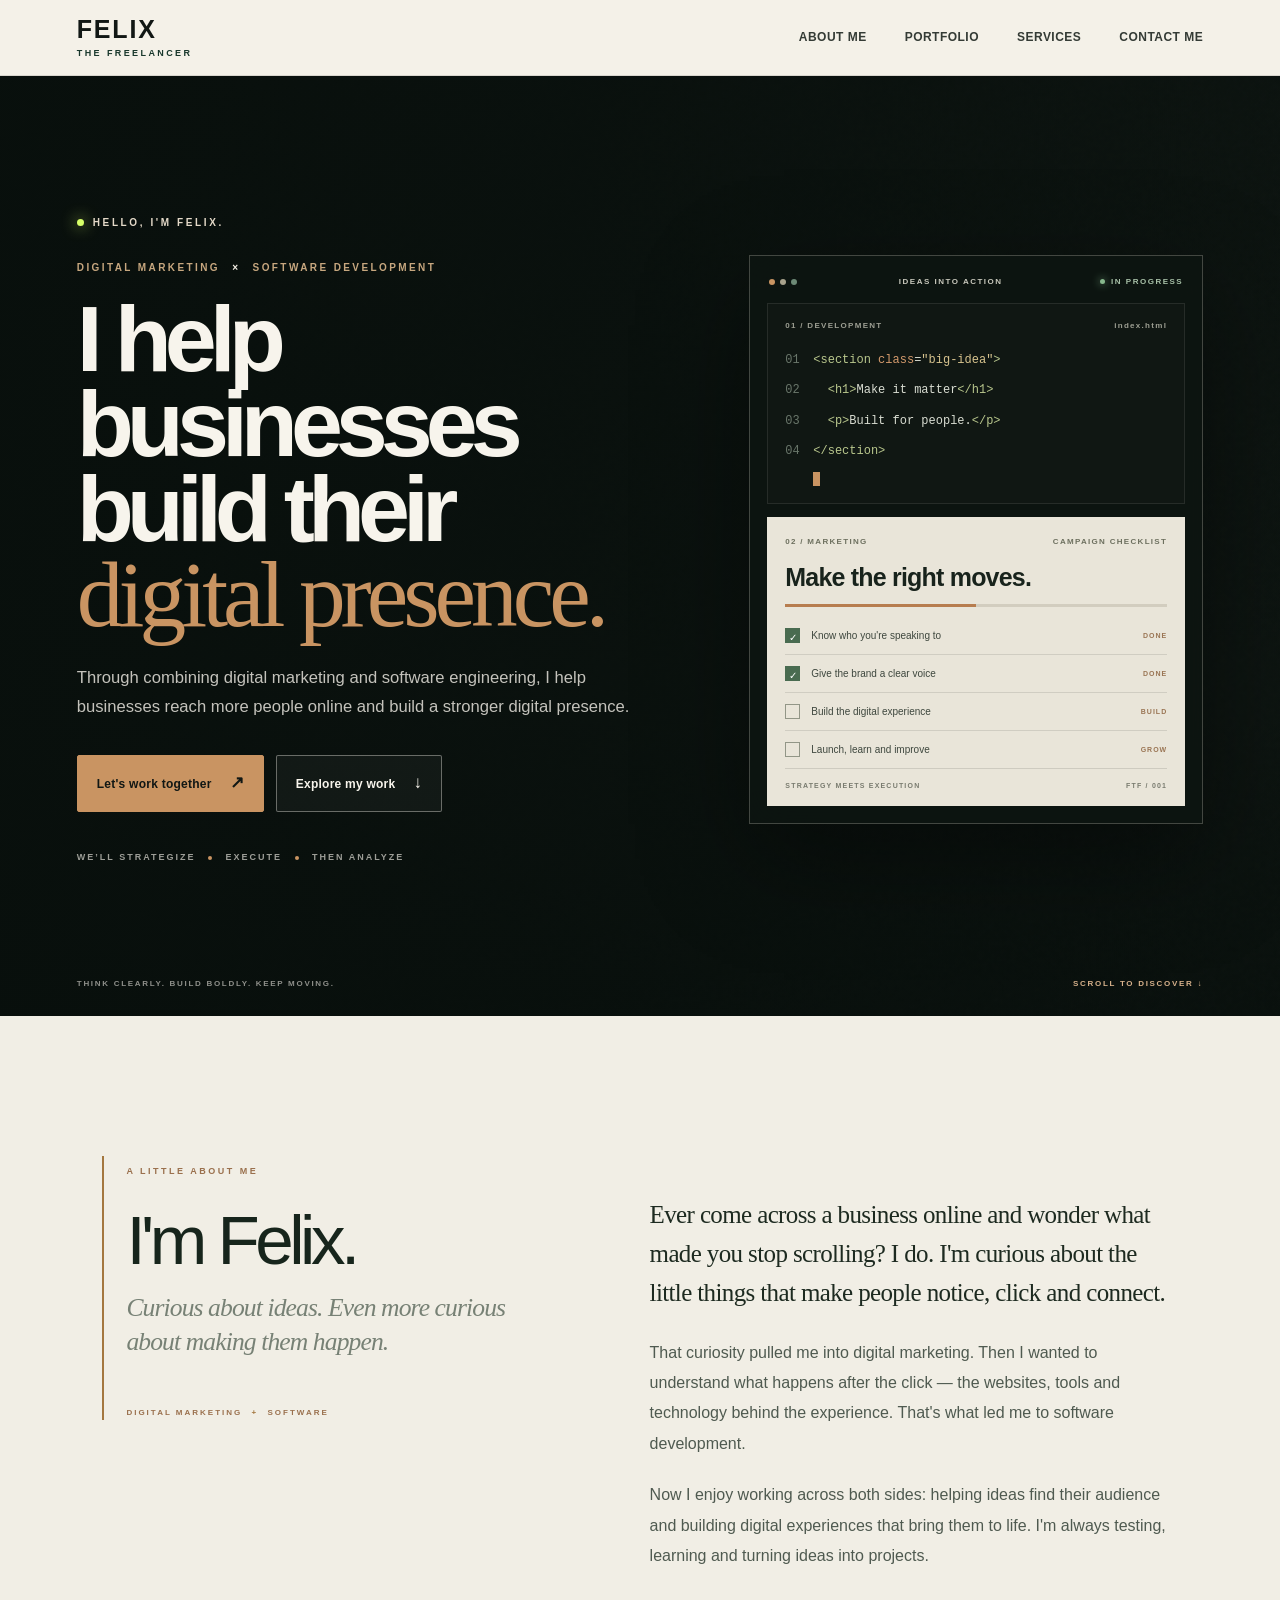
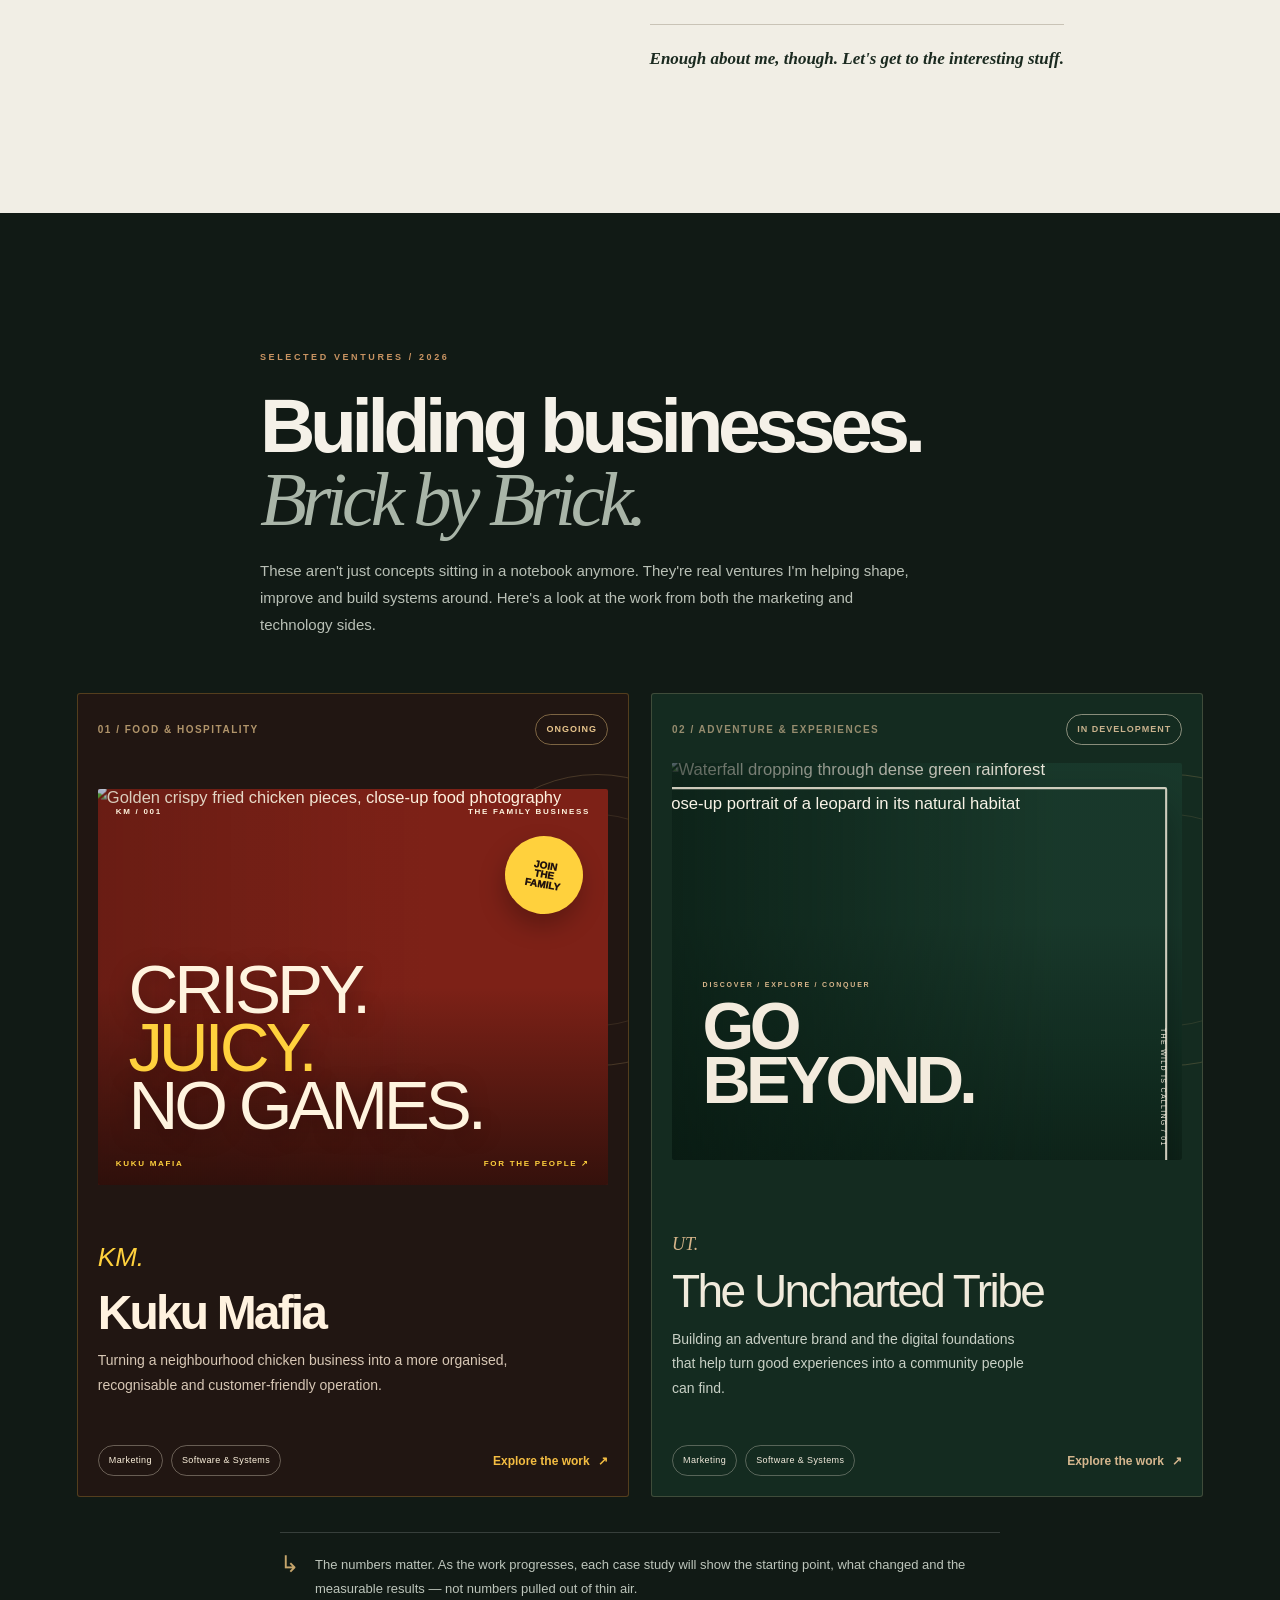
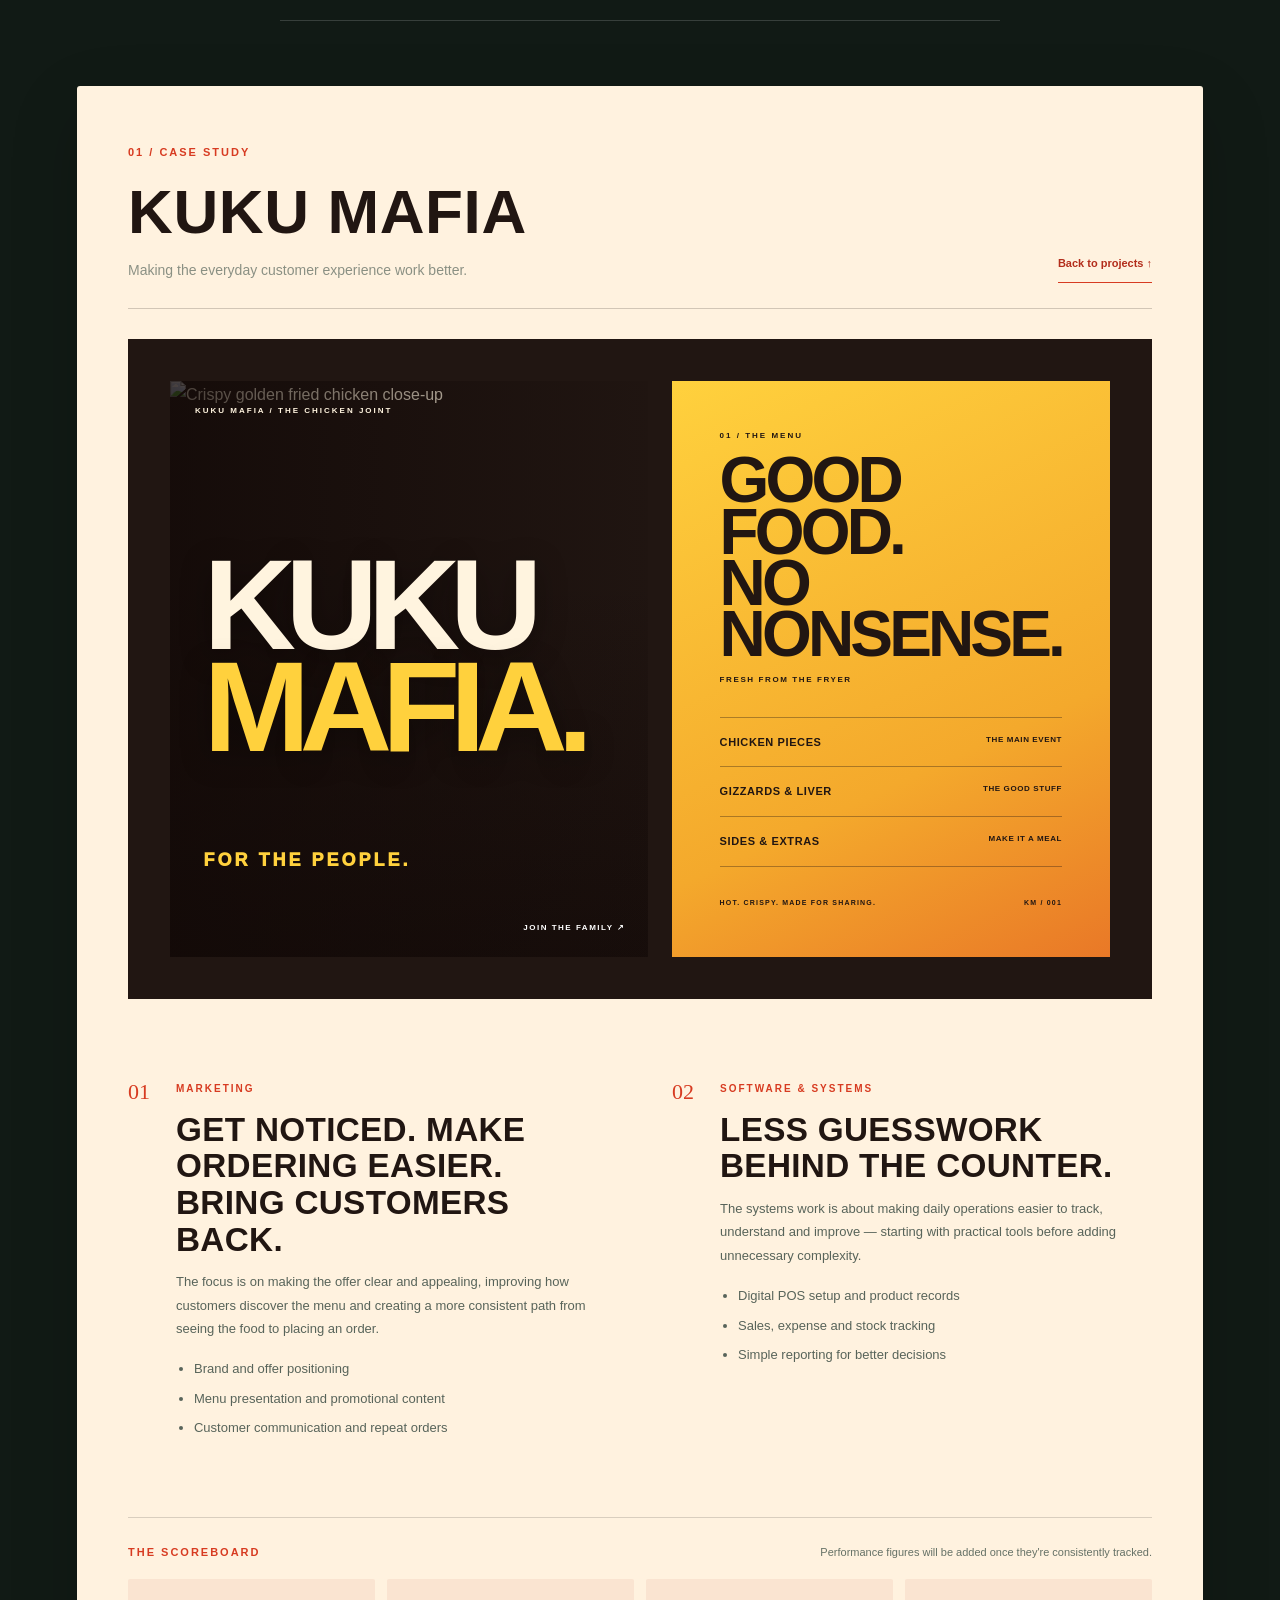
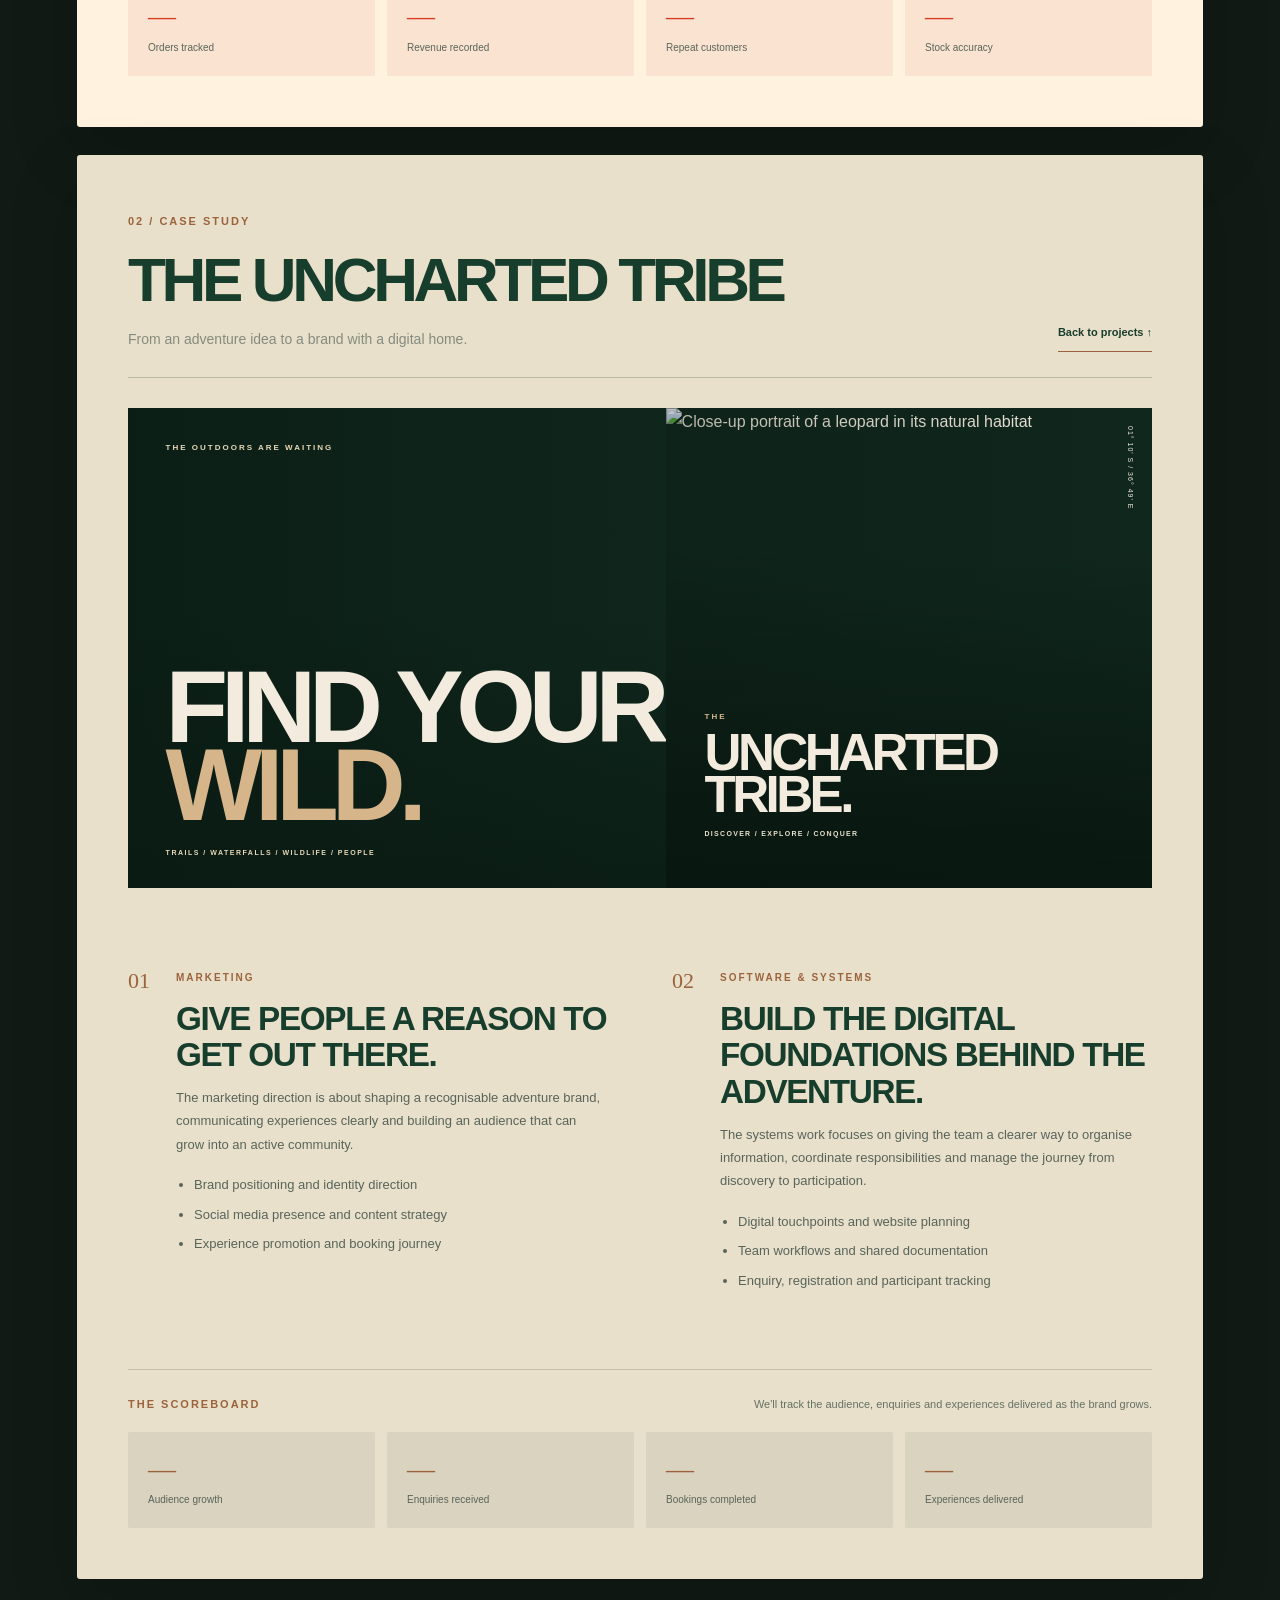
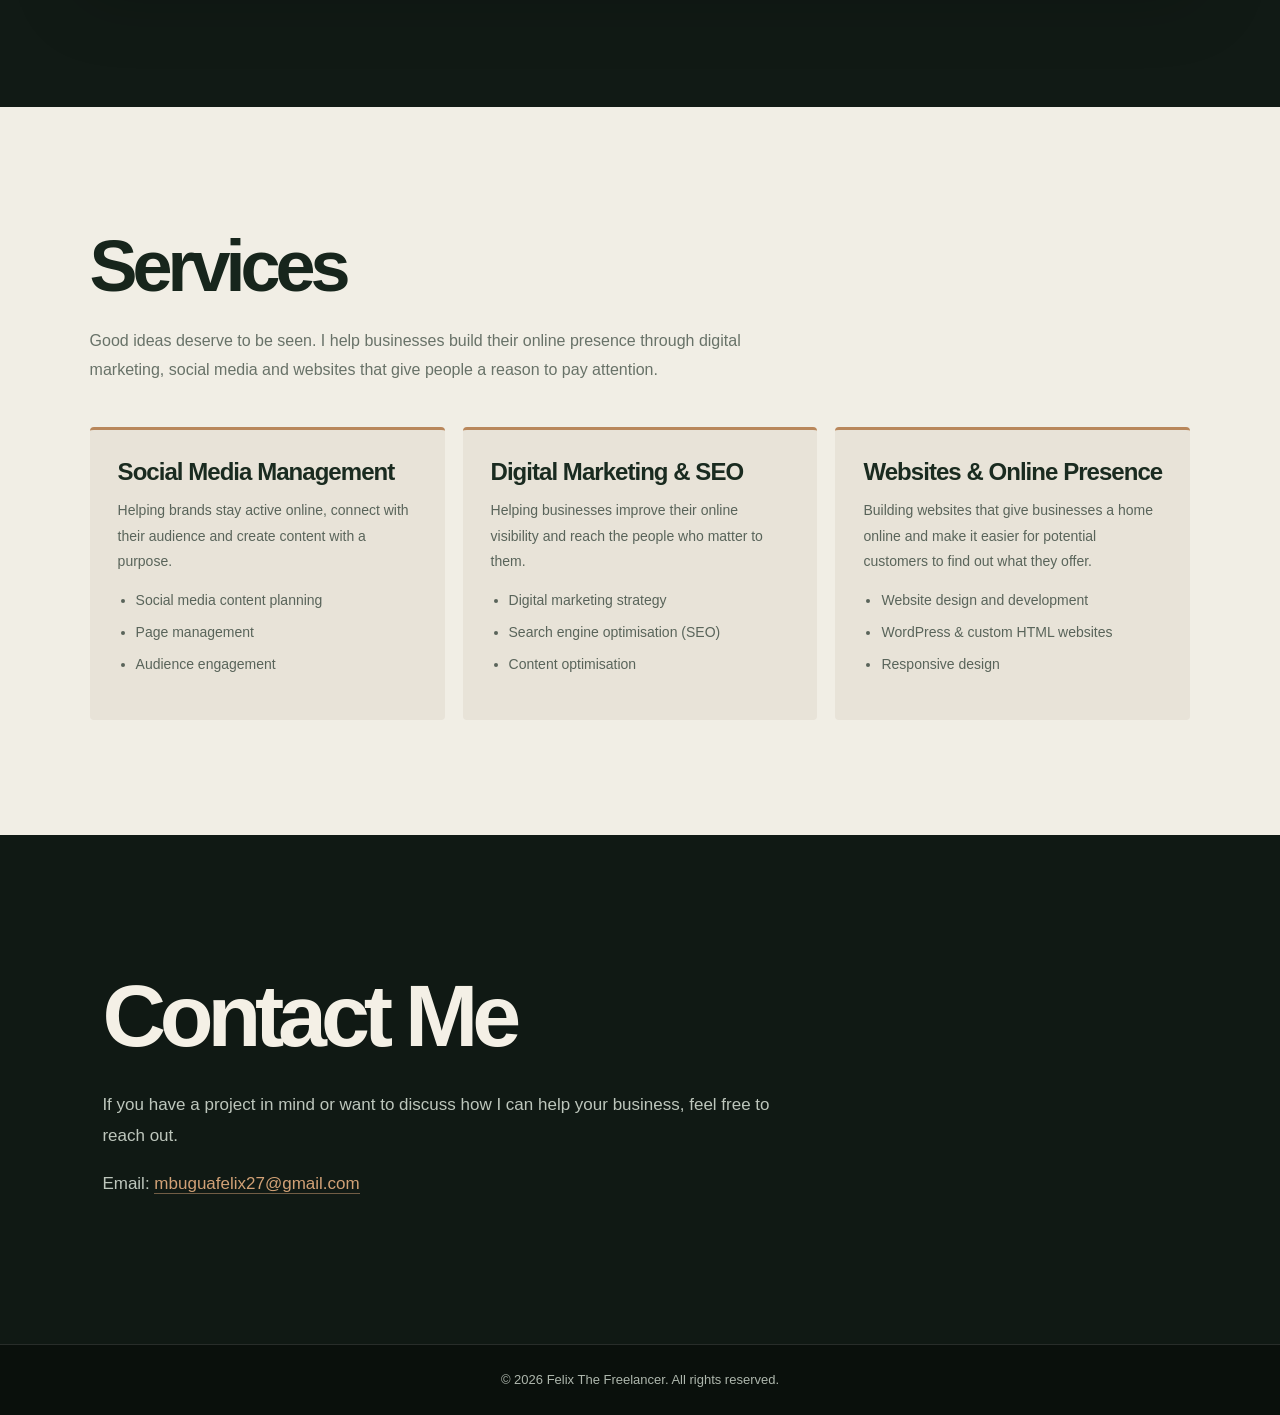
==== index.html @ 795b7de6 "Refine hero copy, navigation, about and venture copy" ====
<!DOCTYPE html>
<html lang="en">

<head>
    <meta charset="UTF-8">
    <meta name="viewport" content="width=device-width, initial-scale=1.0">

    <title>Marketing & Software | FelixTheFreelancer</title>

    <link rel="stylesheet" href="style.css">
    <script src="script.js" defer></script>
</head>

<body>

    <!-- Navigation -->
    <nav>

        <a href="#hero" class="logo">
            <span class="logo-name">FELIX</span>
            <span class="logo-subtitle">THE FREELANCER</span>
        </a>

        <button
            class="menu-toggle"
            aria-label="Open navigation menu"
            aria-expanded="false"
            aria-controls="nav-links"
        >
            <span></span>
            <span></span>
            <span></span>
        </button>

        <div class="nav-links" id="nav-links">
            <a href="#about">About Me</a>
            <a href="#projects">Portfolio</a>
            <a href="#skills">Services</a>
            <a href="#contact">Contact Me</a>
        </div>

    </nav>


    <main>

        <!-- Hero Section -->
<section id="hero" class="hero-experiment hero-cinematic">
    <video class="hero-video" autoplay muted loop playsinline preload="metadata"
        poster="https://images.pexels.com/videos/13522169/coder-development-javascript-js-13522169.jpeg?auto=compress&cs=tinysrgb&w=2000"
        aria-hidden="true">
        <source src="https://videos.pexels.com/video-files/13522169/13522169-uhd_3840_2160_25fps.mp4" type="video/mp4">
    </video>
    <div class="hero-video-shade" aria-hidden="true"></div>
    <div class="hero-grain" aria-hidden="true"></div>
    <div class="hero-shell">
        <div class="hero-copy">
            <div class="hero-kicker"><span class="hero-kicker-dot"></span><span id="typing-text">HELLO, I'M FELIX.</span><span class="typing-cursor" aria-hidden="true"></span></div>
            <p class="hero-overline">DIGITAL MARKETING <span>×</span> SOFTWARE DEVELOPMENT</p>
            <h1>I help businesses<br>build their <em>digital presence.</em></h1>
            <p class="hero-description">Through combining digital marketing and software engineering, I help businesses reach more people online and build a stronger digital presence.</p>
            <div class="hero-actions">
                <a href="#contact" class="hero-button hero-button-primary">Let's work together <span aria-hidden="true">↗</span></a>
                <a href="#projects" class="hero-button hero-button-secondary">Explore my work <span aria-hidden="true">↓</span></a>
            </div>
            <div class="hero-capabilities"><span>WE’LL STRATEGIZE</span><i></i><span>EXECUTE</span><i></i><span>THEN ANALYZE</span></div>
        </div>
        <div class="hero-workbench" aria-label="A visual snapshot of marketing and development work">
            <div class="workbench-header">
                <div class="workbench-window-dots"><i></i><i></i><i></i></div>
                <span>IDEAS INTO ACTION</span>
                <span class="workbench-live"><i></i> IN PROGRESS</span>
            </div>
            <div class="workbench-editor">
                <div class="editor-topline"><span>01 / DEVELOPMENT</span><span>index.html</span></div>
                <div class="editor-code" aria-hidden="true">
                    <span class="code-line"><b>01</b><i>&lt;section</i> <em>class</em>=<strong>"big-idea"</strong><i>&gt;</i></span>
                    <span class="code-line"><b>02</b>&nbsp;&nbsp;<i>&lt;h1&gt;</i>Make it matter<i>&lt;/h1&gt;</i></span>
                    <span class="code-line"><b>03</b>&nbsp;&nbsp;<i>&lt;p&gt;</i>Built for people.<i>&lt;/p&gt;</i></span>
                    <span class="code-line"><b>04</b><i>&lt;/section&gt;</i></span>
                    <span class="code-cursor" aria-hidden="true"></span>
                </div>
            </div>
            <div class="workbench-task">
                <div class="task-heading"><span>02 / MARKETING</span><span>CAMPAIGN CHECKLIST</span></div>
                <h2>Make the right moves.</h2>
                <div class="task-progress"><span></span></div>
                <ul class="task-list">
                    <li class="task-done"><span class="task-check">✓</span><span>Know who you're speaking to</span><small>DONE</small></li>
                    <li class="task-done"><span class="task-check">✓</span><span>Give the brand a clear voice</span><small>DONE</small></li>
                    <li><span class="task-check"></span><span>Build the digital experience</span><small>BUILD</small></li>
                    <li><span class="task-check"></span><span>Launch, learn and improve</span><small>GROW</small></li>
                </ul>
                <div class="task-footer"><span>STRATEGY MEETS EXECUTION</span><span>FTF / 001</span></div>
            </div>
        </div>
    </div>
    <div class="hero-bottomline"><span>THINK CLEARLY. BUILD BOLDLY. KEEP MOVING.</span><a href="#about">SCROLL TO DISCOVER ↓</a></div>
</section>

<!-- About Section -->
<section id="about" class="about-photo-section">
    <div class="about-photo" aria-hidden="true"></div>
    <div class="about-photo-shade" aria-hidden="true"></div>

    <div class="about-content">

        <div class="about-heading">
            <span class="about-label">A LITTLE ABOUT ME</span>

            <h2>
                I'm Felix.
                <span>Curious about ideas. Even more curious about making them happen.</span>
            </h2>

            <span class="about-side-note">DIGITAL MARKETING <span>+</span> SOFTWARE</span>
        </div>

        <div class="about-story">

            <p class="about-lead">
                Ever come across a business online and wonder what made you stop scrolling?
                I do. I'm curious about the little things that make people notice, click and connect.
            </p>

            <p>
                That curiosity pulled me into digital marketing. Then I wanted to understand
                what happens after the click — the websites, tools and technology behind
                the experience. That's what led me to software development.
            </p>

            <p>
                Now I enjoy working across both sides: helping ideas find their audience
                and building digital experiences that bring them to life. I'm always
                testing, learning and turning ideas into projects.
            </p>

            <div class="about-closing">
                Enough about me, though. Let's get to the interesting stuff.
            </div>

        </div>

    </div>

</section>


        <!-- Projects Section -->
        <section id="projects">

            <div class="projects-intro">
                <span class="projects-eyebrow">SELECTED VENTURES / 2026</span>
                <h2>Building businesses.<br><span>Brick by Brick.</span></h2>
                <p>
                    These aren't just concepts sitting in a notebook anymore. They're real ventures I'm helping shape, improve and build systems around. Here's a look at the work from both the marketing and technology sides.
                </p>
            </div>

            <div class="project-grid">

                <a class="project-card project-card-kuku" href="#kuku-case-study" aria-label="Explore the Kuku Mafia case study">
                    <div class="project-card-top">
                        <span class="project-index">01 / FOOD &amp; HOSPITALITY</span>
                        <span class="project-stage">ONGOING</span>
                    </div>
                    <div class="project-visual kuku-card-art">
    <img src="https://images.pexels.com/photos/19264385/pexels-photo-19264385.jpeg?auto=compress&cs=tinysrgb&w=1800" alt="Golden crispy fried chicken pieces, close-up food photography" loading="lazy">
    <div class="kuku-card-shade"></div><div class="kuku-card-topline"><span>KM / 001</span><span>THE FAMILY BUSINESS</span></div>
    <div class="kuku-card-headline">CRISPY.<br><em>JUICY.</em><br>NO GAMES.</div><div class="kuku-card-sticker">JOIN<br>THE<br>FAMILY</div>
    <div class="kuku-card-foot"><span>KUKU MAFIA</span><span>FOR THE PEOPLE ↗</span></div>
</div>
                    <div class="project-card-main">
                        <span class="project-monogram">KM.</span>
                        <h3>Kuku Mafia</h3>
                        <p class="project-description">
                            Turning a neighbourhood chicken business into a more organised,
                            recognisable and customer-friendly operation.
                        </p>
                    </div>
                    <div class="project-card-bottom">
                        <div class="project-disciplines">
                            <span>Marketing</span>
                            <span>Software &amp; Systems</span>
                        </div>
                        <span class="project-card-cta">Explore the work <span aria-hidden="true">↗</span></span>
                    </div>
                    <span class="project-card-watermark" aria-hidden="true">KM</span>
                </a>

                <a class="project-card project-card-tribe" href="#tribe-case-study" aria-label="Explore The Uncharted Tribe case study">
                    <div class="project-card-top">
                        <span class="project-index">02 / ADVENTURE &amp; EXPERIENCES</span>
                        <span class="project-stage">IN DEVELOPMENT</span>
                    </div>
                    <div class="project-visual tribe-card-art">
    <img class="tribe-waterfall-image" src="https://images.pexels.com/photos/24604559/pexels-photo-24604559.jpeg?auto=compress&cs=tinysrgb&w=1800" alt="Waterfall dropping through dense green rainforest" loading="lazy">
    <div class="tribe-card-overlay"></div>
    <img class="tribe-leopard-image" src="https://images.pexels.com/photos/37217866/pexels-photo-37217866/free-photo-of-close-up-portrait-of-a-majestic-leopard.jpeg?auto=compress&dpr=1&h=1200&w=1800" alt="Close-up portrait of a leopard in its natural habitat" loading="lazy">
    <div class="tribe-card-caption"><span>DISCOVER / EXPLORE / CONQUER</span><strong>GO<br>BEYOND.</strong></div><div class="tribe-card-coordinates">THE WILD IS CALLING / 01</div>
</div>
                    <div class="project-card-main">
                        <span class="project-monogram">UT.</span>
                        <h3>The Uncharted Tribe</h3>
                        <p class="project-description">
                            Building an adventure brand and the digital foundations that
                            help turn good experiences into a community people can find.
                        </p>
                    </div>
                    <div class="project-card-bottom">
                        <div class="project-disciplines">
                            <span>Marketing</span>
                            <span>Software &amp; Systems</span>
                        </div>
                        <span class="project-card-cta">Explore the work <span aria-hidden="true">↗</span></span>
                    </div>
                    <span class="project-card-watermark" aria-hidden="true">UT</span>
                </a>

            </div>

            <div class="projects-note">
                <span class="projects-note-mark">↳</span>
                <p>
                    The numbers matter. As the work progresses, each case study will show
                    the starting point, what changed and the measurable results — not
                    numbers pulled out of thin air.
                </p>
            </div>

            <div class="case-study-list">

                <article class="case-study case-study-kuku" id="kuku-case-study">
                    <div class="case-study-heading">
                        <div>
                            <span class="case-study-kicker">01 / CASE STUDY</span>
                            <h3>Kuku Mafia</h3>
                            <p>Making the everyday customer experience work better.</p>
                        </div>
                        <a href="#projects" class="case-study-back">Back to projects ↑</a>
                    </div>

                    <div class="case-visual-board kuku-brand-board">
    <div class="kuku-board-photo">
        <img src="https://images.pexels.com/photos/19264385/pexels-photo-19264385.jpeg?auto=compress&cs=tinysrgb&w=2200" alt="Crispy golden fried chicken close-up" loading="lazy">
        <div class="kuku-board-photo-shade"></div><span class="kuku-board-top">KUKU MAFIA / THE CHICKEN JOINT</span>
        <div class="kuku-board-wordmark">KUKU<br><em>MAFIA.</em></div><span class="kuku-board-slogan">FOR THE PEOPLE.</span><span class="kuku-board-join">JOIN THE FAMILY ↗</span>
    </div>
    <div class="kuku-board-menu">
        <div class="kuku-menu-heading"><span>01 / THE MENU</span><strong>GOOD FOOD.<br>NO NONSENSE.</strong><small>FRESH FROM THE FRYER</small></div>
        <div class="kuku-menu-lines"><div><span>CHICKEN PIECES</span><b>THE MAIN EVENT</b></div><div><span>GIZZARDS &amp; LIVER</span><b>THE GOOD STUFF</b></div><div><span>SIDES &amp; EXTRAS</span><b>MAKE IT A MEAL</b></div></div>
        <div class="kuku-menu-footer"><span>HOT. CRISPY. MADE FOR SHARING.</span><span>KM / 001</span></div>
    </div>
</div>
                    <div class="case-study-columns">
                        <div class="case-study-track">
                            <span class="track-number">01</span>
                            <span class="track-label">MARKETING</span>
                            <h4>Get noticed. Make ordering easier. Bring customers back.</h4>
                            <p>
                                The focus is on making the offer clear and appealing, improving
                                how customers discover the menu and creating a more consistent
                                path from seeing the food to placing an order.
                            </p>
                            <ul>
                                <li>Brand and offer positioning</li>
                                <li>Menu presentation and promotional content</li>
                                <li>Customer communication and repeat orders</li>
                            </ul>
                        </div>

                        <div class="case-study-track">
                            <span class="track-number">02</span>
                            <span class="track-label">SOFTWARE &amp; SYSTEMS</span>
                            <h4>Less guesswork behind the counter.</h4>
                            <p>
                                The systems work is about making daily operations easier to
                                track, understand and improve — starting with practical tools
                                before adding unnecessary complexity.
                            </p>
                            <ul>
                                <li>Digital POS setup and product records</li>
                                <li>Sales, expense and stock tracking</li>
                                <li>Simple reporting for better decisions</li>
                            </ul>
                        </div>
                    </div>

                    <div class="case-study-measurements">
                        <div class="measurements-heading">
                            <span>THE SCOREBOARD</span>
                            <p>Performance figures will be added once they're consistently tracked.</p>
                        </div>
                        <div class="measurement-grid">
                            <div><strong>—</strong><span>Orders tracked</span></div>
                            <div><strong>—</strong><span>Revenue recorded</span></div>
                            <div><strong>—</strong><span>Repeat customers</span></div>
                            <div><strong>—</strong><span>Stock accuracy</span></div>
                        </div>
                    </div>
                </article>

                <article class="case-study case-study-tribe" id="tribe-case-study">
                    <div class="case-study-heading">
                        <div>
                            <span class="case-study-kicker">02 / CASE STUDY</span>
                            <h3>The Uncharted Tribe</h3>
                            <p>From an adventure idea to a brand with a digital home.</p>
                        </div>
                        <a href="#projects" class="case-study-back">Back to projects ↑</a>
                    </div>

                    <div class="case-visual-board tribe-brand-board">
    <div class="tribe-board-landscape">
        <video class="tribe-board-waterfall" autoplay muted loop playsinline preload="none" poster="https://images.pexels.com/photos/24604559/pexels-photo-24604559.jpeg?auto=compress&cs=tinysrgb&w=1600" aria-label="Waterfall cascading through a tropical forest"><source src="https://videos.pexels.com/video-files/36450898/15457109_3840_2160_30fps.mp4" type="video/mp4"></video>
        <div class="tribe-landscape-shade"></div><span class="tribe-board-overline">THE OUTDOORS ARE WAITING</span>
        <div class="tribe-board-title">FIND YOUR<br><em>WILD.</em></div><span class="tribe-board-bottomline">TRAILS / WATERFALLS / WILDLIFE / PEOPLE</span>
    </div>
    <div class="tribe-board-leopard">
        <img src="https://images.pexels.com/photos/37217866/pexels-photo-37217866/free-photo-of-close-up-portrait-of-a-majestic-leopard.jpeg?auto=compress&dpr=1&h=1200&w=1800" alt="Close-up portrait of a leopard in its natural habitat" loading="lazy">
        <div class="tribe-leopard-shade"></div><div class="tribe-leopard-wordmark"><span>THE</span><strong>UNCHARTED<br>TRIBE.</strong><small>DISCOVER / EXPLORE / CONQUER</small></div>
        <div class="tribe-leopard-coordinate">01° 10' S / 36° 49' E</div>
    </div>
</div>
                    <div class="case-study-columns">
                        <div class="case-study-track">
                            <span class="track-number">01</span>
                            <span class="track-label">MARKETING</span>
                            <h4>Give people a reason to get out there.</h4>
                            <p>
                                The marketing direction is about shaping a recognisable
                                adventure brand, communicating experiences clearly and
                                building an audience that can grow into an active community.
                            </p>
                            <ul>
                                <li>Brand positioning and identity direction</li>
                                <li>Social media presence and content strategy</li>
                                <li>Experience promotion and booking journey</li>
                            </ul>
                        </div>

                        <div class="case-study-track">
                            <span class="track-number">02</span>
                            <span class="track-label">SOFTWARE &amp; SYSTEMS</span>
                            <h4>Build the digital foundations behind the adventure.</h4>
                            <p>
                                The systems work focuses on giving the team a clearer way to
                                organise information, coordinate responsibilities and manage
                                the journey from discovery to participation.
                            </p>
                            <ul>
                                <li>Digital touchpoints and website planning</li>
                                <li>Team workflows and shared documentation</li>
                                <li>Enquiry, registration and participant tracking</li>
                            </ul>
                        </div>
                    </div>

                    <div class="case-study-measurements">
                        <div class="measurements-heading">
                            <span>THE SCOREBOARD</span>
                            <p>We'll track the audience, enquiries and experiences delivered as the brand grows.</p>
                        </div>
                        <div class="measurement-grid">
                            <div><strong>—</strong><span>Audience growth</span></div>
                            <div><strong>—</strong><span>Enquiries received</span></div>
                            <div><strong>—</strong><span>Bookings completed</span></div>
                            <div><strong>—</strong><span>Experiences delivered</span></div>
                        </div>
                    </div>
                </article>

            </div>

        </section>


        <!-- Services Section -->
        <section id="skills">

            <h2>Services</h2>

            <p>
                Good ideas deserve to be seen. I help businesses
                build their online presence through digital marketing,
                social media and websites that give people a reason
                to pay attention.
            </p>


            <div>

                <h3>Social Media Management</h3>

                <p>
                    Helping brands stay active online, connect with
                    their audience and create content with a purpose.
                </p>

                <ul>
                    <li>Social media content planning</li>
                    <li>Page management</li>
                    <li>Audience engagement</li>
                </ul>

            </div>


            <div>

                <h3>Digital Marketing &amp; SEO</h3>

                <p>
                    Helping businesses improve their online visibility
                    and reach the people who matter to them.
                </p>

                <ul>
                    <li>Digital marketing strategy</li>
                    <li>Search engine optimisation (SEO)</li>
                    <li>Content optimisation</li>
                </ul>

            </div>


            <div>

                <h3>Websites &amp; Online Presence</h3>

                <p>
                    Building websites that give businesses a home
                    online and make it easier for potential customers
                    to find out what they offer.
                </p>

                <ul>
                    <li>Website design and development</li>
                    <li>WordPress &amp; custom HTML websites</li>
                    <li>Responsive design</li>
                </ul>

            </div>

        </section>


        <!-- Contact Section -->
        <section id="contact">

            <h2>Contact Me</h2>

            <p>
                If you have a project in mind or want to
                discuss how I can help your business,
                feel free to reach out.
            </p>

            <p>
                Email:
                <a href="mailto:mbuguafelix27@gmail.com">
                    mbuguafelix27@gmail.com
                </a>
            </p>

        </section>

    </main>


    <!-- Footer -->
    <footer>

        <p>
            &copy; 2026 Felix The Freelancer. All rights reserved.
        </p>

    </footer>

</body>

</html>
---- style.css ----
/* ==========================================
   FELIXTHEFREELANCER
   Personal Portfolio
   ========================================== */


/* 1. GLOBAL STYLES */

* {
    box-sizing: border-box;
}

html {
    scroll-behavior: smooth;
}

body {
    margin: 0;
    background-color: #F4F0E6;
    color: #242824;
    font-family: Arial, Helvetica, sans-serif;
    font-size: 16px;
    line-height: 1.7;
}

h1, h2, h3, h4 {
    font-family: "Trebuchet MS", Arial, sans-serif;
    line-height: 1.2;
}

h1, h2, h3, p {
    margin-top: 0;
}

h2 {
    font-size: clamp(30px, 4vw, 40px);
    color: #173D32;
    margin-bottom: 22px;
}

h3 {
    font-size: 22px;
    margin-bottom: 12px;
}

a {
    transition: color 0.3s ease,
                background-color 0.3s ease;
}

/* 2. NAVIGATION */

nav {
    background-color: #F4F0E6;
    padding: 20px 8%;
    display: flex;
    justify-content: space-between;
    align-items: center;
    position: relative;
    border-bottom: 1px solid #E3DED2;
}

/* Logo */

nav .logo {
    display: flex;
    flex-direction: column;
    text-decoration: none;
    line-height: 1.1;
}

.logo-name {
    color: #173D32;
    font-size: 27px;
    font-weight: bold;
    letter-spacing: 2px;
}

.logo-subtitle {
    color: #668F7C;
    font-size: 9px;
    font-weight: bold;
    letter-spacing: 3px;
    margin-top: 5px;
}

/* Navigation links */

.nav-links {
    display: flex;
    align-items: center;
    gap: 35px;
}

.nav-links a {
    color: #242824;
    text-decoration: none;
    font-size: 14px;
    font-weight: bold;
}

.nav-links a:hover {
    color: #668F7C;
}

/* Hamburger menu */

.menu-toggle {
    display: none;
    background: none;
    border: none;
    cursor: pointer;
    padding: 8px;
}

.menu-toggle span {
    display: block;
    width: 26px;
    height: 2px;
    background-color: #173D32;
    margin: 6px 0;
    transition: 0.3s ease;
}


/* ==========================================
   3. HERO SECTION
   ========================================== */

#hero {
    min-height: 70vh;
    padding: 45px 8%;
    display: flex;
    align-items: center;
    position: relative;
    overflow: hidden;
    color: #242824;
    background:
        radial-gradient(
            circle at 10% 90%,
            rgba(198, 165, 107, 0.12),
            transparent 35%
        ),
        #F4F0E6;
}

/* Hero layout */

.hero-layout {
    width: 100%;
    max-width: 1400px;
    margin: 0 auto;
    display: grid;
    grid-template-columns: 1.05fr 0.95fr;
    align-items: center;
    gap: 55px;
}

/* Hero text */

.hero-content {
    max-width: 650px;
    position: relative;
    z-index: 2;
}

.hero-intro {
    color: #A4773F;
    font-size: 13px;
    font-weight: bold;
    letter-spacing: 4px;
    margin-bottom: 18px;
}

.hero-label {
    color: #668F7C;
    font-size: 10px;
    font-weight: bold;
    letter-spacing: 3px;
    margin-bottom: 20px;
}

#hero h1 {
    color: #173D32;
    font-size: clamp(48px, 5.5vw, 76px);
    line-height: 1.05;
    letter-spacing: -3px;
    margin-bottom: 25px;
}

#hero h1 span {
    color: #A4773F;
}

.hero-description {
    color: #555D55;
    font-size: 16px;
    line-height: 1.9;
    max-width: 480px;
    margin-bottom: 32px;
}

/* Hero buttons */

.hero-buttons {
    display: flex;
    align-items: center;
    gap: 16px;
}

.hero-buttons a {
    display: inline-block;
    padding: 14px 25px;
    border-radius: 4px;
    text-decoration: none;
    font-size: 13px;
    font-weight: bold;
    transition: all 0.3s ease;
}

.primary-button {
    background-color: #173D32;
    color: #F4F0E6;
}

.primary-button:hover {
    background-color: #668F7C;
    transform: translateY(-3px);
}

.secondary-button {
    color: #173D32;
    border: 1px solid #173D32;
}

.secondary-button:hover {
    background-color: #E9EDE5;
    transform: translateY(-3px);
}

/* ==========================================
   4. HERO VISUAL COMPOSITION
   ========================================== */

.hero-visual {
    position: relative;
    min-height: 440px;
    padding: 20px;
    border: 1px solid rgba(244, 240, 230, 0.15);
    background:
        radial-gradient(
            circle at 75% 20%,
            rgba(102, 143, 124, 0.35),
            transparent 40%
        ),
        linear-gradient(145deg, #080D0B, #173D32 75%, #101B16);
    border-radius: 12px;
    overflow: hidden;
    box-shadow: 0 25px 60px rgba(23, 61, 50, 0.16);
}

.visual-topline,
.visual-bottomline {
    display: flex;
    justify-content: space-between;
    align-items: center;
    color: #A7B9AA;
    font-size: 9px;
    font-weight: bold;
    letter-spacing: 2px;
}

.visual-main {
    min-height: 350px;
    position: relative;
    display: flex;
    align-items: center;
    justify-content: center;
}

/* Central orbit graphic */

.visual-orbit {
    width: 230px;
    height: 230px;
    position: relative;
    display: flex;
    justify-content: center;
    align-items: center;
}

.orbit-ring {
    position: absolute;
    width: 100%;
    height: 100%;
    border: 1px solid rgba(198, 165, 107, 0.55);
    border-radius: 50%;
    transform: rotate(-25deg) scaleY(0.65);
}

.orbit-ring-two {
    width: 75%;
    height: 145%;
    border-color: rgba(167, 185, 170, 0.5);
    transform: rotate(55deg) scaleY(0.65);
}

.orbit-core {
    width: 100px;
    height: 100px;
    border-radius: 50%;
    background: #C6A56B;
    color: #173D32;
    display: flex;
    justify-content: center;
    align-items: center;
    font-family: "Trebuchet MS", Arial, sans-serif;
    font-size: 27px;
    font-weight: bold;
    letter-spacing: 2px;
    box-shadow: 0 0 55px rgba(198, 165, 107, 0.25);
}

.orbit-dot {
    position: absolute;
    width: 11px;
    height: 11px;
    border-radius: 50%;
    background-color: #A7B9AA;
}

.orbit-dot-one {
    top: 20px;
    right: 35px;
}

.orbit-dot-two {
    bottom: 25px;
    left: 20px;
    background-color: #C6A56B;
}

.orbit-dot-three {
    top: 50%;
    right: -5px;
    background-color: #668F7C;
}

/* Floating information cards */

.visual-card {
    position: absolute;
    display: flex;
    flex-direction: column;
    padding: 13px 16px;
    background: #F4F0E6;
    color: #173D32;
    border-radius: 5px;
    box-shadow: 0 12px 30px rgba(0, 0, 0, 0.22);
    min-width: 155px;
}

.visual-card-number {
    color: #A4773F;
    font-size: 10px;
    font-weight: bold;
    margin-bottom: 5px;
}

.visual-card-title {
    font-size: 11px;
    font-weight: bold;
    letter-spacing: 1px;
}

.visual-card-detail {
    color: #667067;
    font-size: 10px;
    margin-top: 3px;
}

.visual-card-marketing {
    top: 30px;
    left: 0;
    transform: rotate(-4deg);
}

.visual-card-development {
    right: 0;
    top: 130px;
    transform: rotate(4deg);
}

.visual-card-strategy {
    bottom: 20px;
    left: 15px;
    transform: rotate(3deg);
}

.visual-bottomline {
    justify-content: center;
    gap: 14px;
    border-top: 1px solid rgba(244, 240, 230, 0.15);
    padding-top: 15px;
}

.visual-bottom-symbol {
    color: #C6A56B;
}

/* ==========================================
   5. TYPEWRITER EFFECT
   ========================================== */

.typing-cursor {
    display: inline-block;
    width: 3px;
    height: 1em;
    background-color: #A4773F;
    margin-left: 5px;
    vertical-align: -2px;
    animation: blink 0.8s infinite;
}

@keyframes blink {
    50% {
        opacity: 0;
    }
}


/* ==========================================
   6. ABOUT SECTION
   ========================================== */

#about {
    background-color: #E9EDE5;
    padding: 105px 8%;
}

.about-content {
    width: 100%;
    max-width: 1180px;
    margin: 0 auto;
    display: grid;
    grid-template-columns: 0.85fr 1.15fr;
    gap: 90px;
    align-items: start;
}

.about-heading {
    position: relative;
    padding: 8px 0 0 22px;
    border-left: 2px solid #A4773F;
}

.about-label {
    display: block;
    color: #A4773F;
    font-family: Arial, Helvetica, sans-serif;
    font-size: 10px;
    font-weight: bold;
    letter-spacing: 3px;
    margin-bottom: 27px;
}

.about-heading h2 {
    color: #173D32;
    font-family: Georgia, "Times New Roman", serif;
    font-size: clamp(48px, 5vw, 66px);
    font-weight: normal;
    line-height: 1.02;
    letter-spacing: -2px;
    margin: 0;
}

.about-heading h2 span {
    display: block;
    margin-top: 23px;
    color: #668F7C;
    font-family: Georgia, "Times New Roman", serif;
    font-size: 0.42em;
    font-style: italic;
    line-height: 1.5;
    letter-spacing: 0;
}

.about-side-note {
    display: block;
    margin-top: 38px;
    color: #668F7C;
    font-family: Arial, Helvetica, sans-serif;
    font-size: 9px;
    font-weight: bold;
    letter-spacing: 1.8px;
}

.about-side-note span {
    color: #A4773F;
    padding: 0 5px;
}

.about-story {
    max-width: 680px;
    padding-top: 3px;
}

.about-story p {
    color: #424942;
    font-family: Arial, Helvetica, sans-serif;
    font-size: 15px;
    line-height: 1.9;
    margin: 0 0 21px;
}

.about-story .about-lead {
    color: #173D32;
    font-family: Georgia, "Times New Roman", serif;
    font-size: 21px;
    line-height: 1.65;
    margin-bottom: 25px;
}

.about-closing {
    display: inline-block;
    margin-top: 12px;
    padding-top: 13px;
    border-top: 1px solid rgba(164, 119, 63, 0.55);
    color: #173D32;
    font-family: Georgia, "Times New Roman", serif;
    font-size: 16px;
    font-style: italic;
    line-height: 1.6;
}

/* About section responsiveness */

@media (max-width: 768px) {
    #about {
        padding: 75px 7%;
    }

    .about-content {
        grid-template-columns: 1fr;
        gap: 32px;
    }

    .about-heading {
        padding-left: 18px;
    }

    .about-heading h2 {
        font-size: 50px;
    }

    .about-heading h2 span {
        max-width: 420px;
        font-size: 0.48em;
    }

    .about-side-note {
        margin-top: 22px;
    }

    .about-story .about-lead {
        font-size: 19px;
    }
}

@media (max-width: 600px) {
    .about-heading h2 {
        font-size: 44px;
    }

    .about-heading h2 span {
        font-size: 0.46em;
    }

    .about-story p {
        font-size: 14px;
    }

    .about-story .about-lead {
        font-size: 18px;
    }
}


/* 7. PROJECTS SECTION */

#projects {
    background: #173D32;
    color: #F4F0E6;
    padding: 112px 8% 120px;
    position: relative;
    overflow: hidden;
}

.projects-intro {
    max-width: 760px;
    margin-bottom: 54px;
}

.projects-eyebrow,
.case-study-kicker,
.track-label,
.measurements-heading > span {
    color: #C6A56B;
    font-size: 11px;
    font-weight: 700;
    letter-spacing: 2px;
    text-transform: uppercase;
}

.projects-intro h2 {
    color: #F4F0E6;
    font-size: clamp(42px, 5.5vw, 68px);
    letter-spacing: -2px;
    line-height: 1.04;
    margin: 18px 0 22px;
}

.projects-intro h2 span {
    color: #A9BDAF;
    font-family: Georgia, "Times New Roman", serif;
    font-weight: 400;
    font-style: italic;
}

.projects-intro > p {
    color: #D1DAD2;
    font-size: 16px;
    line-height: 1.85;
    max-width: 650px;
    margin-bottom: 0;
}

.project-grid {
    display: grid;
    grid-template-columns: repeat(2, minmax(0, 1fr));
    gap: 24px;
}

.project-card {
    min-height: 430px;
    padding: 30px;
    border: 1px solid rgba(244, 240, 230, 0.2);
    border-radius: 4px;
    color: #F4F0E6;
    display: flex;
    flex-direction: column;
    justify-content: space-between;
    position: relative;
    isolation: isolate;
    overflow: hidden;
    text-decoration: none;
    transition: transform 280ms ease, border-color 280ms ease, box-shadow 280ms ease;
}

.project-card-kuku {
    background: #0D211A;
}

.project-card-tribe {
    background: #E9EDE5;
    color: #173D32;
    border-color: rgba(23, 61, 50, 0.16);
}

.project-card::before {
    content: "";
    position: absolute;
    width: 290px;
    height: 290px;
    border: 1px solid rgba(198, 165, 107, 0.24);
    border-radius: 50%;
    right: -115px;
    top: 80px;
    z-index: -1;
    transition: transform 450ms ease, border-color 450ms ease;
}

.project-card::after {
    content: "";
    position: absolute;
    width: 210px;
    height: 210px;
    border: 1px solid rgba(198, 165, 107, 0.14);
    border-radius: 50%;
    right: -75px;
    top: 120px;
    z-index: -1;
    transition: transform 450ms ease;
}

.project-card:hover,
.project-card:focus-visible {
    transform: translateY(-8px);
    border-color: #C6A56B;
    box-shadow: 0 22px 45px rgba(0, 0, 0, 0.2);
}

.project-card:hover::before,
.project-card:focus-visible::before {
    transform: scale(1.13);
    border-color: rgba(198, 165, 107, 0.55);
}

.project-card:hover::after,
.project-card:focus-visible::after {
    transform: scale(1.2);
}

.project-card:focus-visible {
    outline: 3px solid #C6A56B;
    outline-offset: 4px;
}

.project-card-top,
.project-card-bottom {
    display: flex;
    justify-content: space-between;
    align-items: center;
    gap: 14px;
    position: relative;
    z-index: 1;
}

.project-index {
    font-size: 10px;
    letter-spacing: 1.5px;
    font-weight: 700;
    opacity: 0.72;
}

.project-stage {
    border: 1px solid rgba(198, 165, 107, 0.55);
    border-radius: 30px;
    color: #D8BD8E;
    font-size: 9px;
    letter-spacing: 1px;
    padding: 7px 10px;
    white-space: nowrap;
}

.project-card-tribe .project-stage {
    color: #496A59;
    border-color: rgba(23, 61, 50, 0.3);
}

.project-card-main {
    position: relative;
    z-index: 1;
    max-width: 420px;
    margin: 45px 0;
}

.project-monogram {
    color: #C6A56B;
    display: block;
    font-family: Georgia, "Times New Roman", serif;
    font-size: 18px;
    font-style: italic;
    margin-bottom: 12px;
}

.project-card-tribe .project-monogram {
    color: #668F7C;
}

.project-card h3 {
    color: inherit;
    font-family: Georgia, "Times New Roman", serif;
    font-size: clamp(34px, 4vw, 48px);
    font-weight: 400;
    letter-spacing: -1px;
    margin-bottom: 14px;
}

.project-description {
    color: #C8D2CA;
    font-size: 14px;
    line-height: 1.8;
    max-width: 360px;
    margin: 0;
    transition: transform 280ms ease;
}

.project-card-tribe .project-description {
    color: #52665A;
}

.project-card:hover .project-description,
.project-card:focus-visible .project-description {
    transform: translateY(-3px);
}

.project-disciplines {
    display: flex;
    flex-wrap: wrap;
    gap: 8px;
}

.project-disciplines span {
    border: 1px solid rgba(244, 240, 230, 0.24);
    border-radius: 2px;
    color: #DCE4DC;
    font-size: 10px;
    letter-spacing: 0.4px;
    padding: 6px 9px;
}

.project-card-tribe .project-disciplines span {
    color: #355545;
    border-color: rgba(23, 61, 50, 0.25);
}

.project-card-cta {
    color: #D8BD8E;
    font-size: 12px;
    font-weight: 700;
    white-space: nowrap;
    transition: letter-spacing 250ms ease;
}

.project-card-tribe .project-card-cta {
    color: #355545;
}

.project-card:hover .project-card-cta,
.project-card:focus-visible .project-card-cta {
    letter-spacing: 0.6px;
}

.project-card-cta span {
    display: inline-block;
    margin-left: 5px;
    transition: transform 250ms ease;
}

.project-card:hover .project-card-cta span,
.project-card:focus-visible .project-card-cta span {
    transform: translate(3px, -3px);
}

.project-card-watermark {
    position: absolute;
    right: 22px;
    bottom: 58px;
    color: rgba(244, 240, 230, 0.045);
    font-family: Georgia, "Times New Roman", serif;
    font-size: clamp(100px, 15vw, 190px);
    font-weight: 700;
    line-height: 1;
    pointer-events: none;
    z-index: -1;
}

.project-card-tribe .project-card-watermark {
    color: rgba(23, 61, 50, 0.055);
}

.projects-note {
    display: flex;
    align-items: flex-start;
    gap: 16px;
    max-width: 720px;
    margin: 38px 0 92px;
    color: #D1DAD2;
}

.projects-note-mark {
    color: #C6A56B;
    font-size: 23px;
    line-height: 1;
}

.projects-note p {
    font-size: 13px;
    line-height: 1.8;
    margin: 0;
}

.case-study-list {
    display: grid;
    gap: 26px;
    scroll-margin-top: 30px;
}

.case-study {
    background: #F4F0E6;
    color: #24352B;
    padding: clamp(25px, 4vw, 48px);
    border-radius: 4px;
    scroll-margin-top: 30px;
}

.case-study-tribe {
    background: #E9EDE5;
}

.case-study-heading {
    display: flex;
    align-items: flex-start;
    justify-content: space-between;
    gap: 24px;
    padding-bottom: 28px;
    border-bottom: 1px solid rgba(23, 61, 50, 0.18);
}

.case-study-kicker {
    color: #8C6A39;
}

.case-study-heading h3 {
    color: #173D32;
    font-family: Georgia, "Times New Roman", serif;
    font-size: clamp(32px, 4vw, 44px);
    font-weight: 400;
    margin: 10px 0 7px;
}

.case-study-heading p {
    color: #5E6B61;
    font-size: 14px;
    margin: 0;
}

.case-study-back {
    color: #496A59;
    font-size: 11px;
    font-weight: 700;
    text-decoration: none;
    white-space: nowrap;
    border-bottom: 1px solid #A4773F;
    padding-bottom: 4px;
}

.case-study-back:hover {
    color: #A4773F;
}

.case-study-columns {
    display: grid;
    grid-template-columns: repeat(2, minmax(0, 1fr));
    gap: 36px;
    padding: 32px 0;
}

.case-study-track {
    position: relative;
    padding-left: 48px;
}

.track-number {
    position: absolute;
    left: 0;
    top: 0;
    color: #A4773F;
    font-family: Georgia, "Times New Roman", serif;
    font-size: 22px;
}

.case-study-track .track-label {
    color: #668F7C;
    font-size: 10px;
}

.case-study-track h4 {
    color: #173D32;
    font-size: 19px;
    margin: 12px 0;
}

.case-study-track p,
.case-study-track li {
    color: #58645A;
    font-size: 13px;
    line-height: 1.8;
}

.case-study-track ul {
    padding-left: 18px;
    margin: 14px 0 0;
}

.case-study-track li {
    padding: 3px 0;
}

.case-study-measurements {
    border-top: 1px solid rgba(23, 61, 50, 0.18);
    padding-top: 24px;
}

.measurements-heading {
    display: flex;
    justify-content: space-between;
    align-items: baseline;
    gap: 18px;
    margin-bottom: 18px;
}

.measurements-heading > span {
    color: #8C6A39;
    white-space: nowrap;
}

.measurements-heading p {
    color: #657166;
    font-size: 11px;
    margin: 0;
    text-align: right;
}

.measurement-grid {
    display: grid;
    grid-template-columns: repeat(4, minmax(0, 1fr));
    gap: 12px;
}

.measurement-grid > div {
    background: rgba(23, 61, 50, 0.055);
    padding: 17px;
    min-height: 94px;
    display: flex;
    flex-direction: column;
    justify-content: center;
    transition: background 220ms ease, transform 220ms ease;
}

.measurement-grid > div:hover {
    background: rgba(23, 61, 50, 0.11);
    transform: translateY(-3px);
}

.measurement-grid strong {
    color: #A4773F;
    font-family: Georgia, "Times New Roman", serif;
    font-size: 28px;
    font-weight: 400;
    line-height: 1.2;
}

.measurement-grid span {
    color: #58645A;
    font-size: 10px;
    margin-top: 6px;
}


/* 8. SERVICES SECTION */


/* 8. SERVICES SECTION */

#skills {
    background-color: #E9EDE5;
    padding: 100px 8%;

    display: grid;
    grid-template-columns: repeat(3, minmax(0, 1fr));
    gap: 25px;
}

#skills > h2,
#skills > p {
    grid-column: 1 / -1;
}

#skills > h2 {
    margin-bottom: 0;
}

#skills > p {
    color: #555D55;
    max-width: 700px;
    margin-bottom: 15px;
}

/* Individual service cards */

#skills > div {
    background-color: #F4F0E6;
    padding: 28px 24px;
    border-radius: 4px;
    border-top: 3px solid #668F7C;
}

#skills > div h3 {
    color: #173D32;
    font-size: 20px;
}

#skills > div p {
    color: #555D55;
    font-size: 14px;
}

#skills ul {
    padding-left: 20px;
    color: #555D55;
    font-size: 14px;
}

#skills li {
    margin-bottom: 7px;
}


/* 9. CONTACT SECTION */

#contact {
    background-color: #080D0B;
    color: #F4F0E6;
    padding: 85px 8%;
}

#contact h2 {
    color: #F4F0E6;
}

#contact p {
    color: #D1DAD3;
    max-width: 650px;
}

#contact a {
    color: #C6A56B;
    text-decoration: none;
}

#contact a:hover {
    color: #F4F0E6;
}


/* 10. FOOTER */

footer {
    background-color: #080D0B;
    color: #AAB6AD;
    border-top: 1px solid #26352C;
    padding: 22px 8%;
    text-align: center;
    font-size: 13px;
}

footer p {
    margin: 0;
}


/* 11. TABLET RESPONSIVENESS */

@media (max-width: 900px) {

    #skills {
        grid-template-columns: repeat(2, minmax(0, 1fr));
    }

    .project-card {
        min-height: 400px;
    }

    .measurement-grid {
        grid-template-columns: repeat(2, minmax(0, 1fr));
    }

}


/* 12. MOBILE NAVIGATION */

@media (max-width: 768px) {

    nav {
        padding: 18px 7%;
    }

    .menu-toggle {
        display: block;
    }

    .nav-links {
        display: none;
        position: absolute;
        top: 100%;
        left: 0;
        width: 100%;
        background-color: #F4F0E6;
        flex-direction: column;
        align-items: flex-start;
        gap: 0;
        padding: 15px 7%;
        border-bottom: 1px solid #E3DED2;
        z-index: 100;
    }

    .nav-links.active {
        display: flex;
    }

    .nav-links a {
        padding: 12px 0;
    }

    #skills {
        grid-template-columns: 1fr;
    }

    .project-grid,
    .case-study-columns {
        grid-template-columns: 1fr;
    }

    .project-card {
        min-height: 390px;
    }

    .case-study-heading,
    .measurements-heading {
        flex-direction: column;
        align-items: flex-start;
    }

    .measurements-heading p {
        text-align: left;
    }

}


/* 13. SMALL SCREENS */

@media (max-width: 600px) {

    #hero {
        min-height: 68vh;
        padding: 70px 7%;
    }

    #hero h1 {
        font-size: 40px;
    }

    .hero-description {
        font-size: 15px;
    }

    .hero-buttons {
        flex-wrap: wrap;
        gap: 12px;
    }

    .hero-buttons a {
        font-size: 13px;
        padding: 12px 18px;
    }

    #about,
    #projects,
    #skills,
    #contact {
        padding: 70px 7%;
    }

    .project-card {
        min-height: 370px;
        padding: 23px;
    }

    .project-card-bottom {
        align-items: flex-start;
        flex-direction: column;
    }

    .case-study {
        padding: 24px 20px;
    }

    .case-study-track {
        padding-left: 38px;
    }

}


/* 14. ACCESSIBILITY */

@media (prefers-reduced-motion: reduce) {

    html {
        scroll-behavior: auto;
    }

    #hero,
    .typing-cursor {
        animation: none;
    }

    #hero {
        background-position: 50% 50%;
    }

    .project-card,
    .project-card::before,
    .project-card::after,
    .project-card-cta,
    .project-card-cta span,
    .measurement-grid > div {
        transition: none;
    }

    .project-card:hover,
    .project-card:focus-visible,
    .measurement-grid > div:hover {
        transform: none;
    }

}




/* HERO RESPONSIVENESS */

@media (max-width: 900px) {

    .hero-layout {
        grid-template-columns: 1fr;
        gap: 45px;
    }

    #hero {
        padding-top: 45px;
        padding-bottom: 45px;
    }

    .hero-content {
        max-width: 700px;
    }

    .hero-visual {
        width: 100%;
        max-width: 650px;
        margin: 0 auto;
    }

}

@media (max-width: 600px) {

    #hero {
        padding: 65px 7%;
    }

    #hero h1 {
        font-size: 42px;
        letter-spacing: -1px;
    }

    .hero-visual {
        min-height: 370px;
        padding: 14px;
    }

    .visual-main {
        min-height: 285px;
    }

    .visual-orbit {
        width: 175px;
        height: 175px;
    }

    .orbit-core {
        width: 72px;
        height: 72px;
        font-size: 21px;
    }

    .visual-card {
        min-width: 125px;
        padding: 9px 11px;
    }

    .visual-card-marketing {
        top: 20px;
    }

    .visual-card-development {
        top: 115px;
    }

    .visual-card-strategy {
        bottom: 12px;
    }

    .visual-bottomline {
        gap: 8px;
        font-size: 8px;
        letter-spacing: 1px;
    }

}


/* HERO MOBILE REFINEMENTS */

@media (max-width: 600px) {

    /* Keep "digital presence" together */
    #hero h1 {
        font-size: clamp(30px, 9vw, 42px);
    }

    #hero h1 span {
        white-space: nowrap;
    }

    /* Keep both buttons on one line */
    .hero-buttons {
        flex-wrap: nowrap;
        gap: 10px;
    }

    .hero-buttons a {
        flex: 1;
        text-align: center;
        white-space: nowrap;
        font-size: 11px;
        padding: 11px 8px;
    }

    #hero {
        padding: 45px 7%;
    }
}


/* ==========================================
   HERO OVERHAUL EXPERIMENT
   Experimental branch only — existing main is unchanged.
   ========================================== */

#hero.hero-experiment {
    min-height: 0;
    padding: 0;
    display: block;
    color: #F4F0E6;
    background: #0B1712;
    isolation: isolate;
}

#hero.hero-experiment::before {
    content: "";
    position: absolute;
    inset: 0;
    z-index: -1;
    opacity: 0.32;
    background-image: radial-gradient(rgba(244, 240, 230, 0.2) 0.7px, transparent 0.7px);
    background-size: 24px 24px;
    mask-image: linear-gradient(90deg, transparent, #000 55%, #000);
}

.hero-shell {
    width: min(1440px, 100%);
    min-height: 690px;
    margin: 0 auto;
    padding: 76px 8% 66px;
    display: grid;
    grid-template-columns: minmax(0, 0.88fr) minmax(480px, 1.12fr);
    align-items: center;
    gap: clamp(35px, 5vw, 80px);
}

.hero-copy {
    position: relative;
    z-index: 3;
    max-width: 590px;
    padding: 22px 0;
}

.hero-kicker {
    display: flex;
    align-items: center;
    gap: 10px;
    color: #D6B77C;
    font-size: 11px;
    font-weight: 700;
    letter-spacing: 2.5px;
    margin-bottom: 28px;
    min-height: 18px;
}

.hero-kicker-dot {
    width: 7px;
    height: 7px;
    flex: 0 0 7px;
    border-radius: 50%;
    background: #D6B77C;
    box-shadow: 0 0 0 5px rgba(214, 183, 124, 0.12);
    animation: heroDotPulse 2.4s ease-in-out infinite;
}

#hero.hero-experiment h1 {
    max-width: 680px;
    margin: 0 0 26px;
    color: #F4F0E6;
    font-family: "Trebuchet MS", Arial, sans-serif;
    font-size: clamp(52px, 6.2vw, 88px);
    font-weight: 700;
    letter-spacing: -5px;
    line-height: 0.99;
}

#hero.hero-experiment h1 > span {
    display: block;
    color: #A8BBAA;
}

#hero.hero-experiment h1 em {
    color: #D6B77C;
    font-family: Georgia, "Times New Roman", serif;
    font-weight: 400;
    letter-spacing: -5px;
}

#hero.hero-experiment .hero-description {
    max-width: 475px;
    margin: 0 0 34px;
    color: #C0CBC2;
    font-size: 15px;
    line-height: 1.9;
}

.hero-actions {
    display: flex;
    flex-wrap: wrap;
    align-items: center;
    gap: 13px;
}

.hero-button {
    min-height: 51px;
    padding: 0 20px;
    display: inline-flex;
    align-items: center;
    justify-content: center;
    gap: 18px;
    text-decoration: none;
    font-size: 12px;
    font-weight: 700;
    letter-spacing: 0.2px;
    transition: transform 220ms ease, background 220ms ease, border-color 220ms ease;
}

.hero-button:hover {
    transform: translateY(-4px);
}

.hero-button-primary {
    color: #13251B;
    background: #D6B77C;
    border: 1px solid #D6B77C;
}

.hero-button-primary:hover {
    background: #E5C995;
    border-color: #E5C995;
}

.hero-button-primary span,
.hero-button-secondary span {
    font-size: 17px;
    transition: transform 220ms ease;
}

.hero-button-primary:hover span {
    transform: translate(3px, -3px);
}

.hero-button-secondary {
    color: #F4F0E6;
    border: 1px solid rgba(244, 240, 230, 0.32);
    background: rgba(244, 240, 230, 0.025);
}

.hero-button-secondary:hover {
    border-color: #D6B77C;
    background: rgba(244, 240, 230, 0.08);
}

.hero-button-secondary:hover span {
    transform: translateY(3px);
}

.hero-capabilities {
    display: flex;
    align-items: center;
    gap: 13px;
    margin-top: 53px;
    color: #93A79A;
    font-size: 9px;
    font-weight: 700;
    letter-spacing: 1.7px;
}

.hero-capabilities i {
    width: 4px;
    height: 4px;
    border-radius: 50%;
    background: #D6B77C;
}

.hero-stage {
    min-height: 510px;
    position: relative;
    isolation: isolate;
    overflow: hidden;
    border: 1px solid rgba(214, 183, 124, 0.2);
    background: linear-gradient(145deg, #13271D 0%, #0E1D16 56%, #172B20 100%);
    box-shadow: 0 35px 90px rgba(0, 0, 0, 0.25);
    transform: perspective(1200px) rotateX(var(--tilt-y, 0deg)) rotateY(var(--tilt-x, 0deg));
    transition: transform 300ms ease-out;
}

.stage-grid {
    position: absolute;
    inset: 0;
    z-index: -2;
    opacity: 0.2;
    background-image: linear-gradient(rgba(214, 183, 124, 0.2) 1px, transparent 1px), linear-gradient(90deg, rgba(214, 183, 124, 0.2) 1px, transparent 1px);
    background-size: 42px 42px;
    mask-image: radial-gradient(ellipse at center, #000 10%, transparent 78%);
}

.stage-glow {
    position: absolute;
    z-index: -1;
    border-radius: 50%;
    filter: blur(3px);
    pointer-events: none;
}

.stage-glow-one {
    width: 320px;
    height: 320px;
    top: 80px;
    left: 25%;
    background: rgba(89, 133, 102, 0.19);
    animation: stageGlow 8s ease-in-out infinite alternate;
}

.stage-glow-two {
    width: 190px;
    height: 190px;
    right: -45px;
    bottom: 0;
    background: rgba(214, 183, 124, 0.12);
    animation: stageGlow 10s ease-in-out infinite alternate-reverse;
}

.stage-heading,
.stage-bottomline {
    position: absolute;
    left: 23px;
    right: 23px;
    display: flex;
    justify-content: space-between;
    align-items: center;
    color: #9BAE9F;
    font-size: 8px;
    font-weight: 700;
    letter-spacing: 2px;
}

.stage-heading {
    top: 21px;
}

.stage-bottomline {
    bottom: 19px;
    justify-content: flex-start;
    gap: 12px;
    padding-top: 14px;
    border-top: 1px solid rgba(244, 240, 230, 0.14);
}

.stage-bottom-symbol {
    color: #D6B77C;
}

.stage-window {
    position: absolute;
    box-shadow: 0 22px 55px rgba(0, 0, 0, 0.32);
    will-change: transform;
}

.stage-browser {
    width: 72%;
    min-height: 300px;
    left: 8%;
    top: 90px;
    z-index: 2;
    background: #F4F0E6;
    color: #173D32;
    animation: browserFloat 7s ease-in-out infinite;
}

.window-topbar {
    height: 31px;
    padding: 0 12px;
    display: flex;
    align-items: center;
    gap: 10px;
    background: #E8E5DC;
    color: #69756B;
    font-size: 8px;
}

.window-dots {
    display: flex;
    gap: 4px;
}

.window-dots i {
    width: 6px;
    height: 6px;
    border-radius: 50%;
    background: #A7B0A4;
}

.window-dots i:first-child { background: #C77C63; }
.window-dots i:nth-child(2) { background: #D6B77C; }
.window-dots i:nth-child(3) { background: #7E9C83; }

.window-topbar > span:nth-child(2) {
    overflow: hidden;
    white-space: nowrap;
    text-overflow: ellipsis;
    flex: 1;
}

.window-menu { letter-spacing: 2px; }

.browser-content {
    min-height: 269px;
    position: relative;
    overflow: hidden;
    padding: 17px 20px 13px;
    background: linear-gradient(120deg, #F4F0E6 0%, #E8EDE4 100%);
}

.browser-brand {
    display: flex;
    justify-content: space-between;
    align-items: center;
    gap: 10px;
    color: #637366;
    font-size: 7px;
    letter-spacing: 1.3px;
}

.browser-brand span:first-child {
    color: #173D32;
    font-family: Georgia, serif;
    font-size: 17px;
    font-weight: 700;
    letter-spacing: 0;
}

.browser-copy {
    position: relative;
    z-index: 2;
    margin-top: 38px;
    display: flex;
    flex-direction: column;
    align-items: flex-start;
}

.browser-eyebrow {
    color: #A4773F;
    font-size: 7px;
    font-weight: 700;
    letter-spacing: 1.4px;
}

.browser-copy strong {
    margin-top: 8px;
    color: #173D32;
    font-family: Georgia, serif;
    font-size: clamp(26px, 3vw, 39px);
    line-height: 0.98;
    letter-spacing: -1.5px;
}

.browser-copy strong em {
    color: #A4773F;
    font-weight: 400;
}

.browser-link {
    margin-top: 17px;
    padding-bottom: 4px;
    border-bottom: 1px solid #A4773F;
    color: #173D32;
    font-size: 7px;
    font-weight: 700;
    letter-spacing: 1px;
}

.browser-link b { margin-left: 9px; }

.browser-food-art {
    position: absolute;
    width: 48%;
    height: 185px;
    right: -8px;
    top: 64px;
}

.food-plate {
    position: absolute;
    width: 150px;
    height: 150px;
    right: 12px;
    top: 10px;
    border: 10px solid #F9F7F0;
    border-radius: 50%;
    background: radial-gradient(circle at 45% 40%, #D9A35C 0 12%, transparent 13%), radial-gradient(circle at 65% 63%, #6D8B4D 0 9%, transparent 10%), radial-gradient(circle at 35% 67%, #B64F2E 0 12%, transparent 13%), radial-gradient(circle at 55% 35%, #E8C47B 0 26%, #A74C2C 27% 39%, #54734B 40% 55%, #D9A35C 56% 62%, #F4F0E6 63%);
    box-shadow: 0 12px 25px rgba(23, 61, 50, 0.16);
    animation: plateTurn 18s linear infinite;
}

.food-spark {
    position: absolute;
    color: #A4773F;
    font-size: 22px;
}

.food-spark-one { top: 5px; right: 8px; }
.food-spark-two { bottom: 12px; right: 130px; font-size: 13px; }

.browser-footer {
    position: absolute;
    left: 20px;
    right: 20px;
    bottom: 12px;
    display: flex;
    justify-content: space-between;
    color: #788579;
    font-size: 6px;
    font-weight: 700;
    letter-spacing: 1px;
}

.stage-social {
    width: 170px;
    right: 2%;
    top: 55px;
    z-index: 4;
    padding: 10px;
    background: #D6B77C;
    color: #17271D;
    animation: socialFloat 6s ease-in-out infinite;
    animation-delay: -1.8s;
}

.social-top,
.social-bottom {
    display: flex;
    align-items: center;
    justify-content: space-between;
    font-size: 7px;
    font-weight: 700;
    letter-spacing: 1px;
}

.social-avatar {
    width: 20px;
    height: 20px;
    display: grid;
    place-items: center;
    border-radius: 50%;
    background: #173D32;
    color: #F4F0E6;
    font-family: Georgia, serif;
    font-size: 11px;
}

.social-top b { font-size: 13px; }

.social-art {
    min-height: 150px;
    margin: 10px 0;
    padding: 14px;
    position: relative;
    overflow: hidden;
    background: #173D32;
    color: #F4F0E6;
}

.social-art > span {
    position: relative;
    z-index: 1;
    font-family: "Trebuchet MS", Arial, sans-serif;
    font-size: 28px;
    font-weight: 700;
    line-height: 0.92;
    letter-spacing: -1px;
}

.social-art em {
    color: #D6B77C;
    font-family: Georgia, serif;
    font-weight: 400;
}

.social-orbit {
    position: absolute;
    width: 115px;
    height: 115px;
    right: -28px;
    bottom: -32px;
    border: 1px solid rgba(214, 183, 124, 0.8);
    border-radius: 50%;
    box-shadow: 0 0 0 12px rgba(214, 183, 124, 0.1), 0 0 0 25px rgba(214, 183, 124, 0.07);
    animation: orbitSpin 16s linear infinite;
}

.social-bottom { font-size: 6px; }

.stage-code {
    width: 230px;
    right: 8%;
    bottom: 67px;
    z-index: 5;
    padding: 13px 15px 15px;
    background: #101A15;
    border: 1px solid rgba(214, 183, 124, 0.35);
    color: #C7D1C8;
    animation: codeFloat 6.8s ease-in-out infinite;
    animation-delay: -3s;
}

.code-top {
    display: flex;
    align-items: center;
    gap: 8px;
    padding-bottom: 10px;
    border-bottom: 1px solid rgba(244, 240, 230, 0.12);
    color: #9BAE9F;
    font-size: 8px;
}

.code-top > span { color: #D6B77C; font-size: 14px; }
.code-top b { margin-left: auto; color: #8EBB91; font-size: 7px; letter-spacing: 1px; }

.code-lines {
    display: grid;
    gap: 8px;
    padding-top: 13px;
    font-family: Consolas, monospace;
    font-size: 9px;
    white-space: nowrap;
}

.code-lines i { color: #6D806F; font-style: normal; margin-right: 8px; }
.code-lines b { color: #D6B77C; font-weight: 400; }
.code-lines em { color: #A8C99B; font-style: normal; }
.code-lines strong { color: #D6B77C; animation: blink 0.8s steps(2, start) infinite; }

.stage-orbit-mark {
    position: absolute;
    width: 82px;
    height: 82px;
    left: 7%;
    bottom: 55px;
    z-index: 1;
    display: grid;
    place-items: center;
    border: 1px solid rgba(214, 183, 124, 0.5);
    border-radius: 50%;
    color: #D6B77C;
    font-family: Georgia, serif;
    font-size: 18px;
    font-style: italic;
    animation: orbitSpin 22s linear infinite;
}

.stage-orbit-mark::before,
.stage-orbit-mark::after {
    content: "";
    position: absolute;
    inset: 8px -7px;
    border: 1px solid rgba(168, 187, 170, 0.4);
    border-radius: 50%;
    transform: rotate(55deg);
}

.stage-orbit-mark::after { transform: rotate(-55deg); }

.stage-side-note {
    position: absolute;
    right: 17px;
    bottom: 47%;
    color: rgba(244, 240, 230, 0.5);
    font-size: 7px;
    font-weight: 700;
    letter-spacing: 1.6px;
    writing-mode: vertical-rl;
}

.hero-ticker {
    overflow: hidden;
    border-top: 1px solid rgba(244, 240, 230, 0.13);
    border-bottom: 1px solid rgba(244, 240, 230, 0.13);
    background: #14251B;
}

.hero-ticker-track {
    width: max-content;
    display: flex;
    align-items: center;
    gap: 30px;
    padding: 15px 0;
    color: #A9B9AA;
    font-size: 9px;
    font-weight: 700;
    letter-spacing: 2.2px;
    animation: tickerMove 32s linear infinite;
}

.hero-ticker-track i {
    color: #D6B77C;
    font-size: 13px;
    font-style: normal;
}

@keyframes heroDotPulse {
    50% { box-shadow: 0 0 0 9px rgba(214, 183, 124, 0.04); opacity: 0.72; }
}

@keyframes stageGlow {
    from { transform: translate3d(-15px, -10px, 0) scale(0.9); opacity: 0.55; }
    to { transform: translate3d(22px, 18px, 0) scale(1.12); opacity: 1; }
}

@keyframes browserFloat {
    0%, 100% { transform: translate3d(0, 0, 0) rotate(-1.2deg); }
    50% { transform: translate3d(0, -12px, 0) rotate(0.2deg); }
}

@keyframes socialFloat {
    0%, 100% { transform: translate3d(0, 0, 0) rotate(2deg); }
    50% { transform: translate3d(0, -15px, 0) rotate(-1deg); }
}

@keyframes codeFloat {
    0%, 100% { transform: translate3d(0, 0, 0) rotate(1deg); }
    50% { transform: translate3d(0, 12px, 0) rotate(-1deg); }
}

@keyframes plateTurn {
    to { transform: rotate(360deg); }
}

@keyframes orbitSpin {
    to { transform: rotate(360deg); }
}

@keyframes tickerMove {
    to { transform: translateX(-50%); }
}

@media (max-width: 1100px) {
    .hero-shell {
        grid-template-columns: minmax(0, 0.9fr) minmax(420px, 1.1fr);
        gap: 30px;
        padding-left: 6%;
        padding-right: 6%;
    }

    #hero.hero-experiment h1 {
        font-size: clamp(48px, 6vw, 68px);
        letter-spacing: -3.5px;
    }

    .hero-stage { min-height: 470px; }
    .stage-browser { width: 76%; left: 5%; }
    .stage-social { width: 145px; right: 1%; }
    .stage-code { width: 205px; right: 4%; }
}

@media (max-width: 850px) {
    .hero-shell {
        grid-template-columns: 1fr;
        gap: 40px;
        padding: 70px 7% 50px;
    }

    .hero-copy { max-width: 720px; }
    #hero.hero-experiment h1 { max-width: 680px; font-size: clamp(54px, 9vw, 82px); }
    .hero-stage { width: 100%; min-height: 510px; }
    .stage-browser { width: 72%; left: 8%; }
    .stage-social { width: 170px; right: 3%; }
    .stage-code { width: 230px; right: 8%; }
    .hero-capabilities { margin-top: 38px; }
}

@media (max-width: 600px) {
    .hero-shell { padding: 55px 6% 38px; gap: 34px; }
    .hero-kicker { font-size: 9px; letter-spacing: 1.7px; margin-bottom: 22px; }
    #hero.hero-experiment h1 { font-size: clamp(43px, 12vw, 62px); letter-spacing: -2.8px; line-height: 1.02; }
    #hero.hero-experiment h1 em { letter-spacing: -2.8px; }
    #hero.hero-experiment .hero-description { font-size: 14px; line-height: 1.8; }
    .hero-actions { gap: 9px; }
    .hero-button { min-height: 48px; padding: 0 13px; gap: 9px; font-size: 10px; }
    .hero-capabilities { gap: 9px; margin-top: 30px; font-size: 8px; letter-spacing: 1.1px; }
    .hero-stage { min-height: 385px; }
    .stage-heading { left: 13px; right: 13px; top: 14px; font-size: 7px; }
    .stage-bottomline { left: 13px; right: 13px; bottom: 12px; font-size: 7px; gap: 8px; }
    .stage-browser { width: 82%; left: 3%; top: 70px; min-height: 245px; }
    .browser-content { min-height: 214px; padding: 13px 12px 10px; }
    .browser-copy { margin-top: 30px; }
    .browser-copy strong { font-size: 29px; }
    .browser-food-art { width: 47%; top: 60px; right: -12px; transform: scale(0.78); transform-origin: center right; }
    .browser-footer { left: 12px; right: 12px; bottom: 9px; font-size: 5px; }
    .stage-social { width: 119px; right: 1%; top: 39px; padding: 7px; }
    .social-art { min-height: 105px; margin: 7px 0; padding: 9px; }
    .social-art > span { font-size: 21px; }
    .social-orbit { width: 85px; height: 85px; }
    .social-bottom { font-size: 5px; }
    .stage-code { width: 174px; right: 4%; bottom: 51px; padding: 9px 10px 11px; }
    .code-lines { font-size: 7px; gap: 6px; }
    .stage-orbit-mark { width: 58px; height: 58px; left: 4%; bottom: 42px; font-size: 13px; }
    .stage-side-note { right: 8px; font-size: 6px; }
    .hero-ticker-track { gap: 20px; padding: 12px 0; font-size: 8px; }
}

@media (max-width: 380px) {
    .hero-actions { align-items: stretch; flex-direction: column; }
    .hero-button { justify-content: space-between; width: 100%; }
    .stage-social { width: 108px; }
    .stage-code { width: 158px; }
    .browser-copy strong { font-size: 25px; }
}

@media (prefers-reduced-motion: reduce) {
    .hero-kicker-dot,
    .stage-glow,
    .stage-browser,
    .stage-social,
    .stage-code,
    .food-plate,
    .social-orbit,
    .stage-orbit-mark,
    .hero-ticker-track,
    .code-lines strong {
        animation: none !important;
    }

    .hero-stage,
    .hero-button {
        transition: none !important;
    }
}


/* ==========================================
   12. ART-DIRECTED VISUAL SYSTEM / 2026
   FTF: kinetic violet, coral and acid-lime.
   Client identities remain distinct in the case studies.
   ========================================== */

:root {
    --ftf-ink: #17152F;
    --ftf-violet: #806BFF;
    --ftf-coral: #FF765E;
    --ftf-lime: #D8F66A;
    --ftf-paper: #F2EFFF;
    --kuku-red: #E94F35;
    --kuku-yellow: #FFC64A;
    --kuku-cream: #FFF1D8;
    --kuku-ink: #241A18;
    --tribe-green: #173D32;
    --tribe-sand: #E9DEC7;
    --tribe-bronze: #B77C48;
    --tribe-charcoal: #171D19;
}

body { background: var(--ftf-paper); color: var(--ftf-ink); }
nav {
    background: linear-gradient(110deg, #F5F1FF 0%, #F0EDFF 38%, #FFF0E9 100%);
    border-bottom: 1px solid rgba(23, 21, 47, .12);
    background-size: 220% 220%;
    animation: ftfNavFlow 16s ease-in-out infinite alternate;
}
.logo-name { color: var(--ftf-ink); }
.logo-subtitle { color: var(--ftf-violet); }
.nav-links a { color: var(--ftf-ink); }
.nav-links a:hover { color: var(--ftf-coral); }
.menu-toggle span { background: var(--ftf-ink); }

#hero.hero-experiment {
    color: #F7F4FF;
    background:
        radial-gradient(ellipse at 8% 14%, rgba(128,107,255,.42), transparent 36%),
        radial-gradient(ellipse at 82% 22%, rgba(255,118,94,.28), transparent 34%),
        radial-gradient(ellipse at 68% 100%, rgba(216,246,106,.16), transparent 35%),
        linear-gradient(125deg, #17152F 0%, #211B48 42%, #17152F 100%);
    background-size: 150% 150%;
    animation: ftfBackdrop 18s ease-in-out infinite alternate;
}
#hero.hero-experiment h1 { color: #FBF9FF; }
#hero.hero-experiment h1 > span { color: #D9D0FF; }
#hero.hero-experiment h1 em { color: var(--ftf-lime); }
#hero.hero-experiment .hero-description { color: #D8D3EC; }
.hero-kicker { color: #D8D0FF; }
.hero-kicker-dot { background: var(--ftf-lime); }
.typing-cursor { background: var(--ftf-coral); }
.hero-button-primary { color: var(--ftf-ink); background: var(--ftf-lime); border-color: var(--ftf-lime); }
.hero-button-primary:hover { background: #E9FF9B; border-color: #E9FF9B; }
.hero-button-secondary { color: #F7F4FF; border-color: rgba(247,244,255,.35); }
.hero-button-secondary:hover { border-color: var(--ftf-coral); background: rgba(255,118,94,.12); }
.hero-capabilities { color: #C8C1E5; }
.hero-capabilities i { background: var(--ftf-coral); }
.hero-ticker { background: linear-gradient(90deg, #27204E, #392B68, #27204E); border-color: rgba(255,255,255,.13); }
.hero-ticker-track { color: #E6E0FF; }
.hero-ticker-track i { color: var(--ftf-lime); }

.ftf-stage {
    min-height: 560px;
    border: 1px solid rgba(255,255,255,.17);
    border-radius: 4px;
    background:
        radial-gradient(circle at 50% 48%, rgba(128,107,255,.42), transparent 37%),
        radial-gradient(circle at 90% 12%, rgba(255,118,94,.32), transparent 29%),
        linear-gradient(145deg, #29214F, #17152F 72%);
    box-shadow: 0 35px 90px rgba(0,0,0,.32);
    overflow: hidden;
}
.ftf-stage-noise { position:absolute; inset:0; opacity:.16; pointer-events:none; background-image:radial-gradient(rgba(255,255,255,.7) .55px, transparent .7px); background-size:5px 5px; mask-image:linear-gradient(135deg,#000,transparent 85%); }
.ftf-stage-top,.ftf-stage-bottom { position:absolute; z-index:8; left:23px; right:23px; display:flex; justify-content:space-between; color:#C9C1E8; font-size:8px; font-weight:700; letter-spacing:1.8px; }
.ftf-stage-top { top:22px; }
.ftf-stage-bottom { bottom:19px; padding-top:13px; border-top:1px solid rgba(255,255,255,.17); }
.ftf-stage-orbit { position:absolute; width:360px; height:360px; border:1px solid rgba(216,246,106,.28); border-radius:50%; left:50%; top:48%; transform:translate(-50%,-50%) rotate(-28deg) scaleY(.64); }
.orbit-b { width:290px; height:420px; border-color:rgba(255,118,94,.38); transform:translate(-50%,-50%) rotate(55deg) scaleY(.62); animation:ftfOrbit 22s linear infinite; }
.orbit-a { animation:ftfOrbit 28s linear infinite reverse; }
.ftf-stage-sculpture { position:absolute; width:280px; height:280px; top:46%; left:50%; transform:translate(-50%,-50%); filter:drop-shadow(0 25px 28px rgba(0,0,0,.28)); animation:ftfSculptureFloat 7s ease-in-out infinite; }
.sculpture-core { position:absolute; inset:48px; border-radius:42% 58% 62% 38% / 40% 39% 61% 60%; background:conic-gradient(from 40deg,#D8F66A,#8D79FF,#FF765E,#F7B8D6,#D8F66A); box-shadow:inset -22px -20px 40px rgba(23,21,47,.28),inset 12px 12px 25px rgba(255,255,255,.45),0 0 70px rgba(128,107,255,.35); animation:ftfMorph 12s ease-in-out infinite alternate; }
.sculpture-ribbon { position:absolute; inset:22px 5px; border:17px solid transparent; border-left-color:#FF8A72; border-right-color:#D8F66A; border-radius:50%; transform:rotate(42deg) scaleY(.62); mix-blend-mode:screen; }
.ribbon-two { inset:5px 32px; border-width:10px; border-left-color:#A99BFF; border-right-color:#FFB3C0; transform:rotate(-43deg) scaleY(.75); }
.sculpture-spark { position:absolute; top:2px; right:7px; color:var(--ftf-lime); font-size:42px; animation:ftfSpark 8s linear infinite; }
.ftf-floating-label { position:absolute; z-index:5; display:flex; flex-direction:column; gap:5px; padding:12px 15px; color:var(--ftf-ink); background:var(--ftf-lime); box-shadow:0 18px 35px rgba(0,0,0,.2); transform:rotate(-7deg); animation:ftfLabelFloat 6s ease-in-out infinite; }
.ftf-floating-label span { font-size:7px; letter-spacing:1.4px; font-weight:800; opacity:.65; }
.ftf-floating-label strong { font-family:Georgia,serif; font-size:17px; font-weight:400; }
.label-strategy { top:20%; left:5%; }
.label-build { right:4%; bottom:25%; background:#FF8B75; color:#24172E; transform:rotate(6deg); animation-delay:-2.5s; }
.ftf-mini-browser { position:absolute; z-index:4; width:220px; right:6%; top:13%; background:#F5F2FF; color:#211A42; box-shadow:0 25px 50px rgba(0,0,0,.28); transform:rotate(5deg); animation:ftfBrowserFloat 8s ease-in-out infinite; }
.mini-browser-bar { height:25px; display:flex; align-items:center; gap:4px; padding:0 10px; background:#E5E0F4; }
.mini-browser-bar i { width:6px; height:6px; border-radius:50%; background:#FF806D; }
.mini-browser-bar i:nth-child(2) { background:#F3C65B; } .mini-browser-bar i:nth-child(3) { background:#8AC68A; }
.mini-browser-bar span { margin-left:auto; font-size:7px; color:#77718E; }
.mini-browser-body { padding:17px 15px 19px; display:flex; flex-direction:column; }
.mini-browser-body > span { font-size:7px; letter-spacing:1.3px; color:#756B9A; }
.mini-browser-body strong { margin:7px 0 10px; font-family:"Trebuchet MS",Arial,sans-serif; font-size:27px; line-height:.92; letter-spacing:-1.5px; }
.mini-browser-body strong span { color:#FF765E; }
.mini-browser-body small { font-size:6px; letter-spacing:1px; color:#7B7396; }
.ftf-stage-stamp { position:absolute; z-index:5; left:7%; bottom:19%; width:82px; height:82px; display:flex; flex-direction:column; align-items:center; justify-content:center; border:1px solid rgba(216,246,106,.75); border-radius:50%; color:var(--ftf-lime); transform:rotate(-14deg); }
.ftf-stage-stamp span { font-family:Georgia,serif; font-size:24px; font-style:italic; }
.ftf-stage-stamp small { font-size:6px; text-align:center; letter-spacing:1px; line-height:1.4; }

#about { background:linear-gradient(120deg,#F3EFFF,#F8ECF0 45%,#EEF0FF); background-size:220% 220%; animation:ftfNavFlow 22s ease-in-out infinite alternate; color:var(--ftf-ink); }
.about-heading h2 { color:var(--ftf-ink); }
.about-heading h2 span { color:#665B91; }
.about-label,.about-side-note { color:#8A68E8; }
.about-closing { color:var(--ftf-ink); border-color:var(--ftf-coral); }
#projects { background:linear-gradient(140deg,#17152F,#24204D 55%,#31254F); color:#F7F4FF; }
.projects-eyebrow,.case-study-kicker,.track-label,.measurements-heading>span { color:var(--ftf-lime); }
.projects-intro h2 { color:#FBF9FF; }
.projects-intro h2 span { color:#CFC5FF; }
.projects-intro>p,.projects-note { color:#D7D0ED; }
#skills { background:linear-gradient(120deg,#EAE6FF,#F8EAF0,#F0F4FF); background-size:220% 220%; animation:ftfNavFlow 20s ease-in-out infinite alternate; }
#skills>h2 { color:var(--ftf-ink); }
#skills>div { background:rgba(255,255,255,.72); border-top-color:var(--ftf-violet); box-shadow:0 18px 35px rgba(47,36,90,.07); backdrop-filter:blur(12px); }
#skills>div h3 { color:var(--ftf-ink); }
#contact { background:radial-gradient(ellipse at 80% 0%,rgba(255,118,94,.3),transparent 35%),linear-gradient(125deg,#17152F,#29204F 58%,#4A3475); }
#contact a { color:var(--ftf-lime); }
footer { background:#17152F; border-color:rgba(255,255,255,.15); }

.project-card { border-radius:3px; padding:22px; min-height:560px; }
.project-card-kuku { background:linear-gradient(145deg,#241A18,#4B211C 60%,#7A3025); border-color:rgba(255,198,74,.45); color:var(--kuku-cream); }
.project-card-tribe { background:var(--tribe-charcoal); color:#F7F1E6; border-color:rgba(233,222,199,.35); }
.project-card-tribe .project-stage { color:#E9DEC7; border-color:rgba(233,222,199,.55); }
.project-card-tribe .project-monogram,.project-card-tribe .project-card-cta { color:#D5B17E; }
.project-card-tribe .project-description { color:#E2DDCF; }
.project-card-tribe .project-disciplines span { color:#E9DEC7; border-color:rgba(233,222,199,.35); }
.project-visual { position:relative; width:100%; height:255px; margin:22px 0 0; overflow:hidden; isolation:isolate; }
.kuku-card-art { background:radial-gradient(circle at 55% 45%,rgba(255,198,74,.32),transparent 36%),linear-gradient(135deg,#E94F35,#9C2F27 68%,#3A1D1B); }
.kuku-card-topline,.kuku-card-foot { position:absolute; z-index:4; left:16px; right:16px; display:flex; justify-content:space-between; color:#FFF1D8; font-size:8px; font-weight:800; letter-spacing:1.5px; }
.kuku-card-topline { top:15px; }
.kuku-card-foot { bottom:13px; color:#FFE4B1; }
.kuku-food-scene { position:absolute; width:220px; height:190px; left:50%; top:52%; transform:translate(-50%,-50%); }
.kuku-food-shadow { position:absolute; width:195px; height:34px; left:14px; bottom:12px; border-radius:50%; background:rgba(25,12,10,.38); filter:blur(10px); }
.kuku-food-plate { position:absolute; width:180px; height:180px; left:20px; top:0; border:13px solid #FFF1D8; border-radius:50%; background:radial-gradient(circle at 50% 48%,#E6B95B 0 10%,transparent 11%),radial-gradient(circle at 33% 36%,#B83F28 0 15%,transparent 16%),radial-gradient(circle at 69% 67%,#6F7C3F 0 12%,transparent 13%),radial-gradient(circle at 45% 70%,#E9A548 0 13%,transparent 14%),radial-gradient(circle at 50% 50%,#D78B36 0 31%,#8D3826 32% 48%,#E8B85C 49% 57%,#F7E9CF 58%); box-shadow:0 18px 35px rgba(28,12,8,.35),inset 0 0 0 5px rgba(255,255,255,.25); animation:kukuPlateSway 14s linear infinite; }
.kuku-food-plate i { position:absolute; width:37px; height:25px; border-radius:50%; background:linear-gradient(145deg,#F5B85A,#9D3C22); box-shadow:inset -3px -3px 0 rgba(85,27,18,.2); }
.kuku-food-plate i:first-child { left:29px; top:38px; transform:rotate(22deg); }
.kuku-food-plate i:nth-child(2) { right:22px; top:76px; transform:rotate(-35deg); }
.kuku-food-plate i:nth-child(3) { left:48px; bottom:24px; transform:rotate(14deg); }
.kuku-food-plate b { position:absolute; width:28px; height:22px; right:44px; top:30px; border-radius:50%; background:#E8C46C; }
.kuku-food-sticker { position:absolute; z-index:2; right:-5px; top:16px; width:64px; height:64px; display:grid; place-content:center; text-align:center; border-radius:50%; background:var(--kuku-yellow); color:var(--kuku-ink); font-size:9px; font-weight:900; line-height:1.05; transform:rotate(12deg); box-shadow:0 8px 18px rgba(0,0,0,.18); }
.project-card-kuku .project-card-main { margin:24px 0; }
.project-card-kuku .project-monogram { color:var(--kuku-yellow); }
.project-card-kuku .project-description { color:#F3D9C9; }
.project-card-kuku .project-disciplines span { color:#FFE7C7; border-color:rgba(255,241,216,.3); }
.project-card-kuku .project-card-cta { color:var(--kuku-yellow); }

.tribe-card-art { background:#203A2E; }
.tribe-card-art img { width:100%; height:100%; object-fit:cover; display:block; filter:saturate(.78) contrast(1.08); transform:scale(1.04); transition:transform 800ms cubic-bezier(.2,.7,.2,1); }
.project-card-tribe:hover .tribe-card-art img { transform:scale(1.12); }
.tribe-card-overlay { position:absolute; inset:0; background:linear-gradient(90deg,rgba(13,29,22,.78),rgba(13,29,22,.1) 75%),linear-gradient(0deg,rgba(13,29,22,.48),transparent 45%); }
.tribe-card-mark { position:absolute; top:16px; right:17px; width:47px; height:47px; display:grid; place-items:center; border:1px solid rgba(233,222,199,.8); border-radius:50%; color:#E9DEC7; font-family:Georgia,serif; font-size:18px; font-style:italic; }
.tribe-card-mark span { position:absolute; right:-6px; top:-8px; color:#D5B17E; font-size:15px; }
.tribe-card-caption { position:absolute; left:20px; bottom:18px; display:flex; flex-direction:column; color:#F4EBDD; }
.tribe-card-caption>span { font-size:7px; letter-spacing:2px; color:#D5B17E; }
.tribe-card-caption strong { margin-top:7px; font-size:25px; line-height:.9; letter-spacing:-1px; }
.tribe-card-coordinates { position:absolute; right:14px; bottom:15px; color:#F4EBDD; font-size:7px; letter-spacing:1px; writing-mode:vertical-rl; }

.case-study { border-radius:3px; }
.case-study-kuku { background:var(--kuku-cream); color:var(--kuku-ink); }
.case-study-kuku .case-study-heading { border-color:rgba(36,26,24,.2); }
.case-study-kuku .case-study-heading h3,.case-study-kuku .case-study-track h4 { color:var(--kuku-ink); }
.case-study-kuku .case-study-kicker,.case-study-kuku .track-number,.case-study-kuku .measurements-heading>span { color:var(--kuku-red); }
.case-study-kuku .track-label { color:#A63C2D; }
.case-study-kuku .case-study-back { color:#9A392D; border-color:var(--kuku-red); }
.case-study-kuku .measurement-grid>div { background:rgba(233,79,53,.08); }
.case-study-kuku .measurement-grid strong { color:var(--kuku-red); }
.case-study-tribe { background:var(--tribe-sand); color:var(--tribe-charcoal); }
.case-study-tribe .case-study-heading { border-color:rgba(23,61,50,.22); }
.case-study-tribe .case-study-heading h3,.case-study-tribe .case-study-track h4 { color:var(--tribe-green); }
.case-study-tribe .case-study-kicker,.case-study-tribe .track-number,.case-study-tribe .measurements-heading>span { color:#98653D; }
.case-study-tribe .track-label { color:var(--tribe-green); }
.case-study-tribe .case-study-back { color:var(--tribe-green); border-color:var(--tribe-bronze); }
.case-visual-board { display:grid; margin:28px 0 4px; min-height:360px; overflow:hidden; }
.kuku-brand-board { position:relative; grid-template-columns:1fr .85fr; gap:24px; padding:clamp(22px,4vw,42px); background:radial-gradient(circle at 8% 90%,rgba(255,198,74,.32),transparent 33%),linear-gradient(115deg,#E94F35,#B63C2D 55%,#792B25); color:#FFF1D8; }
.brand-board-copy { position:relative; z-index:2; display:flex; flex-direction:column; align-items:flex-start; justify-content:center; }
.board-overline { color:rgba(255,241,216,.75); font-size:8px; font-weight:800; letter-spacing:2px; }
.kuku-wordmark { margin:20px 0 5px; color:#FFF1D8; font-family:"Trebuchet MS",Arial,sans-serif; font-size:clamp(54px,8vw,100px); font-weight:900; line-height:.76; letter-spacing:-7px; }
.kuku-wordmark em { color:var(--kuku-yellow); font-style:normal; }
.brand-board-copy>p { margin:16px 0 6px; color:var(--kuku-yellow); font-size:12px; font-weight:900; letter-spacing:2px; }
.board-tag { font-size:8px; letter-spacing:1.5px; }
.kuku-menu-mockup { align-self:center; position:relative; z-index:2; padding:14px; background:#FFF1D8; color:#241A18; box-shadow:0 25px 55px rgba(38,12,8,.3); transform:rotate(3deg); }
.menu-mast,.menu-prices { display:flex; justify-content:space-between; align-items:center; gap:8px; font-size:8px; font-weight:900; letter-spacing:1px; }
.menu-mast span:first-child { font-family:Georgia,serif; font-size:20px; }
.menu-food-photo { height:155px; margin:12px 0; position:relative; overflow:hidden; display:flex; align-items:flex-end; padding:13px; background:radial-gradient(circle at 72% 38%,#F7D17C,transparent 25%),radial-gradient(circle at 58% 55%,#9E3827,transparent 43%),linear-gradient(130deg,#381B19,#C65A31); }
.menu-food-shape { position:absolute; width:140px; height:140px; border:10px solid #FFF1D8; border-radius:50%; right:-15px; top:8px; background:radial-gradient(circle at 50% 40%,#E6BD68 0 12%,transparent 13%),radial-gradient(circle at 34% 64%,#B64429 0 15%,transparent 16%),radial-gradient(circle at 65% 65%,#718247 0 12%,transparent 13%),#C17A36; box-shadow:0 10px 25px rgba(0,0,0,.25); }
.menu-food-photo>span { position:relative; z-index:1; color:#FFF1D8; font-size:18px; font-weight:900; line-height:.95; }
.menu-food-photo em { color:var(--kuku-yellow); font-style:normal; }
.menu-prices { border-bottom:1px solid rgba(36,26,24,.2); padding-bottom:10px; }
.menu-prices strong { color:#C63D2B; }
.menu-bottom { padding-top:10px; font-size:7px; font-weight:900; letter-spacing:1.4px; }
.kuku-palette { position:absolute; left:clamp(22px,4vw,42px); bottom:20px; display:flex; align-items:center; gap:6px; color:#FFF1D8; font-size:7px; letter-spacing:1px; }
.kuku-palette i { width:15px; height:15px; border-radius:50%; background:#241A18; border:1px solid rgba(255,255,255,.5); }
.kuku-palette i:nth-child(2) { background:#FFC64A; } .kuku-palette i:nth-child(3) { background:#FFF1D8; }
.kuku-palette span { margin-left:6px; }
.tribe-brand-board { grid-template-columns:1.15fr .85fr; background:var(--tribe-charcoal); color:#F4EBDD; }
.tribe-photo-panel { min-height:360px; position:relative; overflow:hidden; }
.tribe-photo-panel img { width:100%; height:100%; min-height:360px; object-fit:cover; position:absolute; inset:0; filter:saturate(.75) contrast(1.08); }
.tribe-photo-shade { position:absolute; inset:0; background:linear-gradient(90deg,rgba(12,26,19,.72),rgba(12,26,19,.12)),linear-gradient(0deg,rgba(12,26,19,.5),transparent 55%); }
.tribe-photo-title { position:absolute; left:clamp(20px,4vw,42px); bottom:45px; color:#F4EBDD; font-size:clamp(27px,4vw,48px); font-weight:900; line-height:.9; letter-spacing:-2px; }
.tribe-photo-title em { color:#D5B17E; font-family:Georgia,serif; font-weight:400; }
.tribe-photo-meta { position:absolute; left:clamp(20px,4vw,42px); bottom:20px; color:#E9DEC7; font-size:7px; letter-spacing:1.5px; }
.tribe-identity-panel { padding:clamp(22px,4vw,42px); display:flex; flex-direction:column; align-items:flex-start; justify-content:center; background:linear-gradient(150deg,#1C3B2F,#101A15); }
.tribe-compass { width:62px; height:62px; margin-bottom:22px; display:grid; place-items:center; border:1px solid #B77C48; border-radius:50%; color:#E9DEC7; font-family:Georgia,serif; font-size:20px; font-style:italic; position:relative; }
.tribe-compass i { position:absolute; width:78px; height:1px; background:#B77C48; transform:rotate(-45deg); }
.tribe-identity-panel .board-overline { color:#D5B17E; }
.tribe-wordmark { margin:18px 0 14px; color:#F4EBDD; font-size:clamp(29px,4vw,47px); font-weight:900; line-height:.87; letter-spacing:-2px; }
.tribe-wordmark em { color:#D5B17E; font-family:Georgia,serif; font-weight:400; }
.tribe-identity-panel>p { color:#D5B17E; font-size:8px; letter-spacing:1.5px; }
.tribe-palette { display:flex; gap:6px; margin:8px 0 14px; }
.tribe-palette i { width:18px; height:18px; border-radius:50%; background:#173D32; border:1px solid rgba(255,255,255,.45); }
.tribe-palette i:nth-child(2) { background:#E9DEC7; } .tribe-palette i:nth-child(3) { background:#171D19; } .tribe-palette i:nth-child(4) { background:#B77C48; }
.tribe-identity-panel small { color:#C9C7B9; font-size:7px; letter-spacing:1px; }

.reveal-on-scroll { opacity:0; transform:translateY(26px); transition:opacity 750ms ease,transform 750ms cubic-bezier(.2,.7,.2,1); }
.reveal-on-scroll.is-visible { opacity:1; transform:translateY(0); }
.project-card:nth-child(2) { transition-delay:90ms; }
.case-study { transition:transform 500ms ease,box-shadow 500ms ease; }
.case-study:hover { transform:translateY(-3px); box-shadow:0 25px 60px rgba(0,0,0,.16); }

@keyframes ftfNavFlow { from { background-position:0% 50%; } to { background-position:100% 50%; } }
@keyframes ftfBackdrop { 0% { background-position:0% 30%; } 100% { background-position:100% 70%; } }
@keyframes ftfOrbit { to { rotate:360deg; } }
@keyframes ftfSculptureFloat { 0%,100% { translate:0 0; } 50% { translate:0 -15px; } }
@keyframes ftfMorph { 0% { border-radius:42% 58% 62% 38% / 40% 39% 61% 60%; transform:rotate(0) scale(1); } 100% { border-radius:58% 42% 38% 62% / 59% 62% 38% 41%; transform:rotate(18deg) scale(1.05); } }
@keyframes ftfSpark { to { rotate:360deg; } }
@keyframes ftfLabelFloat { 0%,100% { translate:0 0; } 50% { translate:0 -9px; } }
@keyframes ftfBrowserFloat { 0%,100% { translate:0 0; } 50% { translate:0 12px; } }
@keyframes kukuPlateSway { to { rotate:360deg; } }

@media (max-width: 900px) {
    .project-card { min-height:520px; }
    .project-visual { height:220px; }
    .ftf-stage { min-height:500px; }
    .ftf-mini-browser { width:190px; right:4%; }
    .label-strategy { left:3%; }
}
@media (max-width: 768px) {
    nav { background:linear-gradient(110deg,#F5F1FF,#FFF0E9); }
    .nav-links { background:linear-gradient(135deg,#F5F1FF,#FFF0E9); }
    .project-grid { grid-template-columns:1fr; }
    .project-card { min-height:0; }
    .project-card-main { margin:22px 0; }
    .project-visual { height:clamp(210px,58vw,320px); }
    .case-visual-board { grid-template-columns:1fr; }
    .kuku-brand-board { gap:20px; padding-bottom:54px; }
    .kuku-menu-mockup { width:min(100%,320px); justify-self:center; transform:rotate(1.5deg); }
    .kuku-palette { bottom:17px; }
    .tribe-brand-board { gap:0; }
    .tribe-photo-panel { min-height:300px; }
    .tribe-photo-panel img { min-height:300px; }
    .tribe-identity-panel { min-height:310px; }
    .ftf-stage { min-height:460px; }
    .ftf-stage-sculpture { width:235px; height:235px; top:51%; }
    .ftf-stage-orbit { width:300px; height:300px; }
    .ftf-mini-browser { width:175px; top:14%; }
    .label-strategy { top:18%; }
    .label-build { bottom:20%; }
    .ftf-stage-stamp { bottom:14%; width:68px; height:68px; }
}
@media (max-width: 520px) {
    #hero.hero-experiment h1 { font-size:clamp(42px,11vw,58px); }
    .hero-shell { padding:52px 6% 35px; }
    .ftf-stage { min-height:390px; }
    .ftf-stage-top,.ftf-stage-bottom { left:13px; right:13px; font-size:6px; letter-spacing:1.2px; }
    .ftf-stage-top { top:14px; }
    .ftf-stage-bottom { bottom:12px; }
    .ftf-stage-sculpture { width:190px; height:190px; top:51%; }
    .sculpture-core { inset:34px; }
    .sculpture-ribbon { inset:14px 0; border-width:12px; }
    .ribbon-two { inset:0 22px; border-width:8px; }
    .ftf-stage-orbit { width:240px; height:240px; }
    .orbit-b { width:205px; height:300px; }
    .ftf-mini-browser { width:142px; right:3%; top:18%; }
    .mini-browser-body { padding:12px; }
    .mini-browser-body strong { font-size:21px; }
    .ftf-floating-label { padding:9px 10px; }
    .ftf-floating-label strong { font-size:13px; }
    .ftf-floating-label span { font-size:6px; }
    .label-strategy { left:3%; top:18%; }
    .label-build { right:2%; bottom:21%; }
    .ftf-stage-stamp { width:55px; height:55px; left:4%; bottom:13%; }
    .ftf-stage-stamp span { font-size:18px; }
    .ftf-stage-stamp small { font-size:5px; }
    .project-card-top,.project-card-bottom { align-items:flex-start; }
    .project-card-top { flex-wrap:wrap; }
    .project-card-bottom { flex-direction:column; }
    .project-card { padding:18px; }
    .project-visual { margin-top:16px; }
    .kuku-wordmark { letter-spacing:-4px; }
    .tribe-photo-title { font-size:34px; }
    .case-study-heading { flex-direction:column; }
    .case-study-back { align-self:flex-start; }
    .case-study-columns { grid-template-columns:1fr; gap:28px; }
    .measurements-heading { flex-direction:column; align-items:flex-start; }
    .measurements-heading p { text-align:left; }
    .measurement-grid { grid-template-columns:repeat(2,minmax(0,1fr)); }
}
@media (prefers-reduced-motion: reduce) {
    nav,#hero.hero-experiment,#about,#skills,.ftf-stage-orbit,.ftf-stage-sculpture,.sculpture-core,.sculpture-spark,.ftf-floating-label,.ftf-mini-browser,.kuku-food-plate {
        animation:none !important;
    }
    .reveal-on-scroll { opacity:1; transform:none; transition:none; }
    .project-card,.case-study { transition:none; }
}

.project-card::before,.project-card::after { translate:var(--pointer-x,0) var(--pointer-y,0); }

/* =============================================
   ART DIRECTION V2 — CINEMATIC / PHOTOGRAPHIC
   ============================================= */
:root{--ftf-night:#100E22;--ftf-purple:#7665F5;--ftf-pink:#FF6E87;--ftf-lime:#D7FF68;--ftf-white:#F7F5FF;--km-red:#E63E22;--km-yellow:#FFD13D;--km-cream:#FFF4DF;--km-black:#17110F;--ut-forest:#102C21;--ut-sand:#E8DFC9;--ut-copper:#C48A56}
html{scroll-behavior:smooth}body{background:#F7F5FF;color:#17152F}
nav{background:linear-gradient(110deg,#F4F0FF,#FFF0F0,#F0F5E6);background-size:220% 220%;animation:ftfNavFlow 18s ease-in-out infinite alternate;border-bottom:1px solid rgba(25,20,50,.13)}
.logo-name,.nav-links a{color:#17152F}.logo-subtitle{color:var(--ftf-purple)}.nav-links a:hover{color:var(--ftf-pink)}.menu-toggle span{background:#17152F}
#hero.hero-cinematic{position:relative;isolation:isolate;overflow:hidden;min-height:calc(100vh - 70px);display:flex;flex-direction:column;justify-content:center;color:var(--ftf-white);background:#100E22}
.hero-video{position:absolute;z-index:-3;inset:0;width:100%;height:100%;object-fit:cover;opacity:.9}
.hero-video-shade{position:absolute;z-index:-2;inset:0;background:linear-gradient(90deg,rgba(12,10,29,.96),rgba(18,13,39,.84) 44%,rgba(17,12,37,.36)),linear-gradient(0deg,rgba(12,10,29,.8),transparent 42%)}
.hero-grain{position:absolute;z-index:-1;inset:0;pointer-events:none;opacity:.11;background-image:url("data:image/svg+xml,%3Csvg viewBox='0 0 180 180' xmlns='http://www.w3.org/2000/svg'%3E%3Cfilter id='n'%3E%3CfeTurbulence type='fractalNoise' baseFrequency='.92' numOctaves='3' stitchTiles='stitch'/%3E%3C/filter%3E%3Crect width='100%25' height='100%25' filter='url(%23n)' opacity='.35'/%3E%3C/svg%3E")}
#hero.hero-cinematic .hero-shell{position:relative;z-index:2;width:min(1380px,92%);margin:auto;padding:clamp(70px,9vw,130px) 0 95px;display:grid;grid-template-columns:1fr .9fr;align-items:center;gap:clamp(35px,7vw,110px)}
#hero.hero-cinematic .hero-copy{max-width:720px}#hero.hero-cinematic .hero-kicker{color:#D7D0FF;letter-spacing:2px;font-size:10px}#hero.hero-cinematic .hero-kicker-dot{background:var(--ftf-lime);box-shadow:0 0 15px var(--ftf-lime)}
#hero.hero-cinematic h1{margin:24px 0 25px;color:#FAF8FF;font-family:Impact,"Arial Narrow",sans-serif;font-size:clamp(62px,8.5vw,132px);font-weight:900;line-height:.82;letter-spacing:-.035em;text-transform:uppercase}
#hero.hero-cinematic h1 em{display:inline-block;color:var(--ftf-lime);font-style:normal;text-shadow:0 0 55px rgba(215,255,104,.16)}
#hero.hero-cinematic .hero-description{max-width:490px;color:#D6D1E7;font-size:clamp(15px,1.35vw,18px);line-height:1.7}
#hero.hero-cinematic .hero-button-primary{background:var(--ftf-lime);color:#17152F;border-color:var(--ftf-lime);font-weight:800}#hero.hero-cinematic .hero-button-primary:hover{background:#F1FFB6}
#hero.hero-cinematic .hero-button-secondary{color:white;border-color:rgba(255,255,255,.45)}#hero.hero-cinematic .hero-button-secondary:hover{border-color:var(--ftf-pink);background:rgba(255,110,135,.14)}
#hero.hero-cinematic .hero-capabilities{color:#C6BEDF}#hero.hero-cinematic .hero-capabilities i{background:var(--ftf-pink)}
.hero-visual-frame{position:relative;min-height:clamp(430px,49vw,650px);border:1px solid rgba(255,255,255,.28);overflow:hidden;background:linear-gradient(145deg,rgba(117,94,242,.18),rgba(255,110,135,.12));box-shadow:0 40px 100px rgba(0,0,0,.3)}
.hero-visual-frame:before{content:"";position:absolute;inset:0;background:linear-gradient(145deg,transparent 35%,rgba(14,10,30,.65));z-index:1}
.hero-visual-top,.hero-visual-bottom{position:absolute;z-index:3;left:22px;right:22px;display:flex;justify-content:space-between;color:#E4DFFF;font-size:8px;font-weight:800;letter-spacing:1.7px}
.hero-visual-top{top:20px}.hero-visual-bottom{bottom:18px;padding-top:12px;border-top:1px solid rgba(255,255,255,.3)}
.hero-video-caption{position:absolute;z-index:3;left:8%;bottom:16%;display:flex;flex-direction:column;gap:13px}
.hero-video-caption>span{color:var(--ftf-lime);font-size:9px;font-weight:900;letter-spacing:3px}
.hero-video-caption strong{font-family:Impact,"Arial Narrow",sans-serif;font-size:clamp(55px,7vw,100px);line-height:.78;letter-spacing:-2px;color:white}
.hero-video-caption em{color:var(--ftf-pink);font-style:normal}
.hero-visual-orbit{position:absolute;z-index:2;width:68%;aspect-ratio:1;border:1px solid rgba(215,255,104,.65);border-radius:50%;left:50%;top:44%;transform:translate(-50%,-50%) scaleY(.55) rotate(-30deg);box-shadow:0 0 50px rgba(215,255,104,.1);animation:ftfOrbit 28s linear infinite}
.orbit-two{width:52%;border-color:rgba(255,110,135,.75);transform:translate(-50%,-50%) scaleY(.65) rotate(48deg);animation-direction:reverse}
.hero-visual-index{position:absolute;z-index:3;top:20%;right:7%;display:flex;flex-direction:column;color:white;font-size:8px;letter-spacing:2px}.hero-visual-index b{color:var(--ftf-lime);font-family:Impact,sans-serif;font-size:38px;letter-spacing:0}
#hero.hero-cinematic .hero-ticker{background:linear-gradient(90deg,#17132D,#4D2B62,#241B47);border-color:rgba(255,255,255,.2)}#hero.hero-cinematic .hero-ticker-track{color:#F5F0FF}#hero.hero-cinematic .hero-ticker-track i{color:var(--ftf-lime)}
#about{color:#17152F;background:linear-gradient(120deg,#F2EDFF,#FCEBF0,#F3F7E7,#EAE8FF);background-size:300% 300%;animation:ftfNavFlow 22s ease-in-out infinite alternate}
#about .about-heading h2{color:#17152F}#about .about-heading h2 span{color:#7968E9}#about .about-label,#about .about-side-note{color:#A34B85}#about .about-closing{color:#17152F;border-color:#FF6E87}
#projects{background:linear-gradient(130deg,#17132E,#29204D 50%,#3B244B);color:#F7F5FF}
#projects .projects-eyebrow,.case-study-kicker,.track-number,.measurements-heading>span{color:var(--ftf-lime)}#projects .projects-intro h2{color:white}#projects .projects-intro h2 span{color:#C9BFFF}#projects .projects-intro>p,.projects-note{color:#D9D2E9}
#skills{background:linear-gradient(115deg,#F1EDFF,#FCECF1,#F0F5E6);background-size:250% 250%;animation:ftfNavFlow 24s ease-in-out infinite alternate}#skills>h2{color:#17152F}#skills>div{background:rgba(255,255,255,.72);border-top-color:#7665F5;box-shadow:0 18px 45px rgba(35,25,70,.08);backdrop-filter:blur(14px)}#skills>div h3{color:#17152F}
#contact{background:radial-gradient(ellipse at 82% 0%,rgba(255,110,135,.28),transparent 34%),linear-gradient(125deg,#100E22,#30204D 60%,#5A315B)}#contact a{color:var(--ftf-lime)}footer{background:#100E22;border-color:rgba(255,255,255,.14)}

/* KUKU MAFIA — food is the hero, not a vector plate */
.project-card-kuku{background:#1A100E;color:#FFF4DF;border:1px solid rgba(255,209,61,.5)}
.project-card-kuku .project-visual{height:clamp(245px,27vw,370px);margin:18px 0 26px}
.kuku-card-art{position:relative;overflow:hidden;isolation:isolate;background:#7D2117}
.kuku-card-art>img{position:absolute;inset:0;width:100%;height:100%;object-fit:cover;object-position:center 48%;transform:scale(1.03);transition:transform 1s cubic-bezier(.2,.7,.2,1)}
.project-card-kuku:hover .kuku-card-art>img{transform:scale(1.12)}
.kuku-card-shade{position:absolute;inset:0;background:linear-gradient(90deg,rgba(20,10,8,.8),rgba(20,10,8,.08) 82%),linear-gradient(0deg,rgba(20,10,8,.55),transparent 50%)}
.kuku-card-topline,.kuku-card-foot{position:absolute;z-index:2;left:18px;right:18px;display:flex;justify-content:space-between;color:#FFF4DF;font-size:8px;font-weight:900;letter-spacing:1.7px}
.kuku-card-topline{top:16px}.kuku-card-foot{bottom:15px;color:#FFD13D}
.kuku-card-headline{position:absolute;z-index:2;left:6%;top:28%;color:#FFF4DF;font-family:Impact,"Arial Narrow",sans-serif;font-size:clamp(38px,5vw,67px);line-height:.78;letter-spacing:-1px;text-shadow:0 5px 22px rgba(0,0,0,.35)}
.kuku-card-headline em{color:#FFD13D;font-style:normal}
.kuku-card-sticker{position:absolute;z-index:3;right:6%;top:28%;width:clamp(65px,7vw,92px);aspect-ratio:1;display:grid;place-content:center;border-radius:50%;background:#FFD13D;color:#21120E;font-size:clamp(9px,1vw,12px);line-height:.95;font-weight:1000;text-align:center;transform:rotate(10deg);box-shadow:0 12px 25px rgba(0,0,0,.25)}
.project-card-kuku .project-card-main{margin:20px 0 25px}.project-card-kuku .project-monogram{color:#FFD13D;font-family:Impact,sans-serif;font-size:26px}
.project-card-kuku h3{color:#FFF4DF;font-family:Impact,"Arial Narrow",sans-serif;text-transform:uppercase;font-size:clamp(32px,4vw,50px);letter-spacing:.01em;line-height:.9}
.project-card-kuku .project-description{color:#E7CDBF}.project-card-kuku .project-disciplines span{color:#FFF4DF;border-color:rgba(255,244,223,.32)}.project-card-kuku .project-card-cta{color:#FFD13D}
.case-study-kuku{background:#FFF4DF;color:#211612}.case-study-kuku .case-study-heading{border-color:rgba(33,22,18,.2)}.case-study-kuku .case-study-heading h3,.case-study-kuku .case-study-track h4{color:#211612;font-family:Impact,"Arial Narrow",sans-serif;text-transform:uppercase;letter-spacing:.01em}
.case-study-kuku .case-study-kicker,.case-study-kuku .track-number,.case-study-kuku .track-label,.case-study-kuku .measurements-heading>span{color:#D73B21}.case-study-kuku .case-study-back{color:#B32D1B;border-color:#D73B21}
.case-study-kuku .measurement-grid>div{background:rgba(230,62,34,.08)}.case-study-kuku .measurement-grid strong{color:#D73B21}
.kuku-brand-board{display:grid;grid-template-columns:1.1fr .9fr;min-height:440px;background:#211612;color:#FFF4DF;overflow:hidden}
.kuku-board-photo{position:relative;min-height:440px;overflow:hidden;isolation:isolate}.kuku-board-photo>img{position:absolute;inset:0;width:100%;height:100%;object-fit:cover;object-position:center}
.kuku-board-photo-shade{position:absolute;inset:0;background:linear-gradient(90deg,rgba(18,9,7,.78),rgba(18,9,7,.08)),linear-gradient(0deg,rgba(18,9,7,.65),transparent 65%)}
.kuku-board-top{position:absolute;z-index:2;top:23px;left:25px;color:#FFF4DF;font-size:8px;font-weight:900;letter-spacing:2px}
.kuku-board-wordmark{position:absolute;z-index:2;left:7%;top:30%;font-family:Impact,"Arial Narrow",sans-serif;color:#FFF4DF;font-size:clamp(70px,10vw,140px);line-height:.72;letter-spacing:-.02em;text-shadow:0 7px 30px rgba(0,0,0,.35)}
.kuku-board-wordmark em{color:#FFD13D;font-style:normal}.kuku-board-slogan{position:absolute;z-index:2;left:7%;bottom:14%;color:#FFD13D;font-size:clamp(12px,1.6vw,18px);font-weight:1000;letter-spacing:3px}
.kuku-board-join{position:absolute;z-index:2;right:22px;bottom:22px;color:white;font-size:8px;font-weight:900;letter-spacing:1.5px}
.kuku-board-menu{padding:clamp(25px,4vw,48px);display:flex;flex-direction:column;justify-content:space-between;background:linear-gradient(155deg,#FFD13D,#F4A92C 65%,#E97827);color:#211612}
.kuku-menu-heading{display:flex;flex-direction:column;gap:13px}.kuku-menu-heading>span{font-size:8px;font-weight:900;letter-spacing:2px}
.kuku-menu-heading strong{font-family:Impact,"Arial Narrow",sans-serif;font-size:clamp(38px,5vw,65px);line-height:.8;letter-spacing:-1px}.kuku-menu-heading small{font-size:8px;font-weight:900;letter-spacing:1.6px}
.kuku-menu-lines{margin:30px 0;border-top:1px solid rgba(33,22,18,.35)}.kuku-menu-lines div{display:flex;justify-content:space-between;gap:12px;padding:15px 0;border-bottom:1px solid rgba(33,22,18,.35);font-size:clamp(9px,1vw,11px);font-weight:900;letter-spacing:.6px}.kuku-menu-lines b{text-align:right;font-size:8px}
.kuku-menu-footer{display:flex;justify-content:space-between;gap:12px;font-size:7px;font-weight:900;letter-spacing:1.2px}

/* UNCHARTED — waterfalls and leopard are the visual story */
.project-card-tribe{background:#122A20;color:#F3EBDD;border-color:rgba(210,190,148,.45)}
.project-card-tribe .project-visual{height:clamp(245px,27vw,370px);margin:18px 0 26px}
.tribe-card-art{position:relative;overflow:hidden;isolation:isolate;background:#19392B}
.tribe-waterfall-image{position:absolute;inset:0;width:100%;height:100%;object-fit:cover;object-position:center;transform:scale(1.03);transition:transform 1.2s ease}
.project-card-tribe:hover .tribe-waterfall-image{transform:scale(1.12)}
.tribe-card-overlay{position:absolute;inset:0;background:linear-gradient(90deg,rgba(8,25,17,.72),rgba(8,25,17,.05) 72%),linear-gradient(0deg,rgba(8,25,17,.65),transparent 60%)}
.tribe-leopard-image{position:absolute;right:6%;top:13%;width:34%;height:75%;object-fit:cover;object-position:48% center;border:3px solid rgba(232,223,201,.85);box-shadow:0 20px 40px rgba(0,0,0,.35);clip-path:polygon(12% 0,100% 0,100% 88%,0 100%,0 12%);transform:rotate(3deg);transition:transform .7s ease}
.project-card-tribe:hover .tribe-leopard-image{transform:rotate(0) scale(1.04)}
.tribe-card-caption{position:absolute;z-index:3;left:6%;bottom:14%;display:flex;flex-direction:column;color:#F3EBDD}
.tribe-card-caption>span{color:#D7B58A;font-size:7px;font-weight:900;letter-spacing:1.8px}
.tribe-card-caption strong{margin-top:8px;font-family:Impact,"Arial Narrow",sans-serif;font-size:clamp(45px,6vw,78px);line-height:.77;letter-spacing:-1px}
.tribe-card-coordinates{position:absolute;z-index:3;right:13px;bottom:13px;color:#F3EBDD;font-size:7px;letter-spacing:1.3px;writing-mode:vertical-rl}
.project-card-tribe .project-monogram,.project-card-tribe .project-card-cta{color:#D7B58A}
.project-card-tribe h3{color:#F3EBDD;font-family:Impact,"Arial Narrow",sans-serif;text-transform:uppercase;font-size:clamp(30px,3.6vw,46px);line-height:.9}
.project-card-tribe .project-description{color:#D7D5C9}.project-card-tribe .project-disciplines span{color:#F3EBDD;border-color:rgba(243,235,221,.3)}
.case-study-tribe{background:#E8DFC9;color:#172B21}.case-study-tribe .case-study-heading{border-color:rgba(23,43,33,.22)}
.case-study-tribe .case-study-heading h3,.case-study-tribe .case-study-track h4{color:#173D2C;font-family:Impact,"Arial Narrow",sans-serif;text-transform:uppercase}
.case-study-tribe .case-study-kicker,.case-study-tribe .track-number,.case-study-tribe .track-label,.case-study-tribe .measurements-heading>span{color:#9B633C}
.case-study-tribe .case-study-back{color:#173D2C;border-color:#9B633C}.case-study-tribe .measurement-grid>div{background:rgba(23,61,44,.08)}.case-study-tribe .measurement-grid strong{color:#9B633C}
.tribe-brand-board{display:grid;grid-template-columns:1.12fr .88fr;min-height:470px;overflow:hidden;background:#10271D;color:#F3EBDD}
.tribe-board-landscape,.tribe-board-leopard{position:relative;min-height:470px;overflow:hidden;isolation:isolate}
.tribe-board-waterfall,.tribe-board-leopard>img{position:absolute;inset:0;width:100%;height:100%;object-fit:cover}
.tribe-board-waterfall{object-position:center}.tribe-landscape-shade{position:absolute;inset:0;background:linear-gradient(90deg,rgba(8,24,17,.58),rgba(8,24,17,.05)),linear-gradient(0deg,rgba(8,24,17,.6),transparent 58%)}
.tribe-board-overline{position:absolute;z-index:2;left:7%;top:7%;color:#E9D8B7;font-size:8px;font-weight:900;letter-spacing:2px}
.tribe-board-title{position:absolute;z-index:2;left:7%;bottom:13%;font-family:Impact,"Arial Narrow",sans-serif;font-size:clamp(60px,8vw,112px);line-height:.77;color:#F3EBDD;letter-spacing:-1px}
.tribe-board-title em{color:#D6B58B;font-style:normal}.tribe-board-bottomline{position:absolute;z-index:2;left:7%;bottom:6%;color:#E9D8B7;font-size:7px;font-weight:800;letter-spacing:1.5px}
.tribe-board-leopard>img{object-position:45% center}.tribe-leopard-shade{position:absolute;inset:0;background:linear-gradient(0deg,rgba(7,20,14,.85),transparent 70%),linear-gradient(90deg,rgba(7,20,14,.25),transparent)}
.tribe-leopard-wordmark{position:absolute;z-index:2;left:8%;bottom:10%;display:flex;flex-direction:column}.tribe-leopard-wordmark span{color:#D6B58B;font-size:8px;font-weight:900;letter-spacing:2px}
.tribe-leopard-wordmark strong{margin:8px 0 12px;color:#F3EBDD;font-family:Impact,"Arial Narrow",sans-serif;font-size:clamp(36px,4vw,62px);line-height:.82}
.tribe-leopard-wordmark small{color:#E8DFC9;font-size:7px;font-weight:900;letter-spacing:1.3px}.tribe-leopard-coordinate{position:absolute;z-index:2;right:16px;top:18px;color:#F3EBDD;font-size:7px;letter-spacing:1px;writing-mode:vertical-rl}
@media(max-width:1000px){#hero.hero-cinematic .hero-shell{grid-template-columns:1fr .82fr;gap:35px}.hero-visual-frame{min-height:490px}.kuku-brand-board,.tribe-brand-board{min-height:400px}.kuku-board-photo,.tribe-board-landscape,.tribe-board-leopard{min-height:400px}}
@media(max-width:760px){#hero.hero-cinematic{min-height:auto}#hero.hero-cinematic .hero-shell{width:90%;grid-template-columns:1fr;padding:76px 0 55px;gap:38px}#hero.hero-cinematic h1{font-size:clamp(58px,12vw,92px)}.hero-visual-frame{min-height:clamp(350px,85vw,500px)}.hero-video-caption strong{font-size:clamp(60px,14vw,94px)}.project-grid{grid-template-columns:1fr}.project-card{min-height:0}.project-card .project-visual{height:clamp(260px,66vw,430px)}.kuku-brand-board,.tribe-brand-board{grid-template-columns:1fr}.kuku-board-photo{min-height:430px}.kuku-board-menu{min-height:350px}.tribe-board-landscape{min-height:420px}.tribe-board-leopard{min-height:450px}.tribe-board-title{font-size:clamp(70px,14vw,110px)}}
@media(max-width:480px){#hero.hero-cinematic .hero-shell{padding-top:60px}#hero.hero-cinematic h1{font-size:clamp(48px,12.8vw,68px)}#hero.hero-cinematic .hero-description{font-size:14px}.hero-visual-frame{min-height:360px}.hero-visual-top,.hero-visual-bottom{left:13px;right:13px;font-size:6px;letter-spacing:1px}.hero-video-caption{left:7%;bottom:18%}.hero-video-caption strong{font-size:62px}.project-card{padding:17px}.project-card .project-visual{height:280px}.kuku-card-headline{font-size:53px}.kuku-card-sticker{width:68px}.kuku-board-photo{min-height:350px}.kuku-board-wordmark{font-size:76px}.kuku-menu-heading strong{font-size:45px}.tribe-card-caption strong{font-size:58px}.tribe-board-landscape{min-height:340px}.tribe-board-leopard{min-height:380px}.case-study-heading{flex-direction:column;gap:18px}.case-study-back{align-self:flex-start}.case-study-columns{grid-template-columns:1fr}.measurement-grid{grid-template-columns:repeat(2,minmax(0,1fr))}}
@media(prefers-reduced-motion:reduce){#hero.hero-cinematic .hero-video{display:none}#hero.hero-cinematic{background:#17132E}nav,#about,#skills,.hero-visual-orbit{animation:none!important}.kuku-card-art>img,.tribe-waterfall-image,.tribe-leopard-image{transition:none}}

/* ART DIRECTION V3 — CINEMATIC, EDITORIAL, IMMERSIVE */
:root{--ftf-ink:#111714;--ftf-forest:#18372b;--ftf-paper:#f1eee5;--ftf-paper-deep:#e5dfd1;--ftf-muted:#a6ada4;--ftf-copper:#c58a57;--km-red:#b72d1c;--km-gold:#f4bd42;--km-cream:#fff2df;--tribe-forest:#10291e;--tribe-sand:#e9e0cb}
html{scroll-behavior:smooth;scroll-padding-top:84px}body{background:var(--ftf-paper);color:var(--ftf-ink)}
nav{position:sticky;top:0;z-index:1000;min-height:76px;padding:14px clamp(22px,6vw,90px);background:rgba(244,241,233,.96);border-bottom:1px solid rgba(17,23,20,.12);backdrop-filter:blur(16px);animation:none}
.logo-name{color:var(--ftf-ink);font-size:25px;letter-spacing:1.8px}.logo-subtitle{color:var(--ftf-forest);letter-spacing:2.4px}.nav-links{gap:clamp(18px,3vw,38px)}.nav-links a{color:#343b35;font-size:12px;letter-spacing:.04em;text-transform:uppercase}.nav-links a:hover{color:var(--ftf-copper)}.menu-toggle span{background:var(--ftf-ink)}
#hero.hero-cinematic{min-height:min(850px,calc(100svh - 76px));position:relative;isolation:isolate;display:flex;flex-direction:column;justify-content:center;overflow:hidden;padding:0;color:#f8f5ed;background:#101713}
#hero.hero-cinematic:after{content:"";position:absolute;z-index:-1;inset:0;pointer-events:none;background:linear-gradient(90deg,rgba(8,15,12,.94) 0%,rgba(8,15,12,.82) 44%,rgba(8,15,12,.48) 100%)}
.hero-video{position:absolute;z-index:-3;inset:0;width:100%;height:100%;object-fit:cover;opacity:.48;filter:saturate(.68) contrast(1.08)}
.hero-video-shade{position:absolute;z-index:-2;inset:0;background:linear-gradient(0deg,rgba(8,15,12,.88),transparent 32%,rgba(8,15,12,.25))}.hero-grain{opacity:.075}
#hero.hero-cinematic .hero-shell{width:min(1440px,88%);margin:auto;padding:clamp(76px,9vw,130px) 0 clamp(95px,10vw,140px);display:grid;grid-template-columns:minmax(0,1.05fr) minmax(390px,.8fr);align-items:center;gap:clamp(38px,6vw,100px);position:relative;z-index:2}
#hero.hero-cinematic .hero-copy{max-width:760px}#hero.hero-cinematic .hero-kicker{display:flex;align-items:center;gap:9px;color:#e4d9c8;font-size:10px;letter-spacing:2.6px;font-weight:800}
.hero-kicker-dot{width:7px;height:7px;border-radius:50%;background:var(--ftf-copper);box-shadow:0 0 16px rgba(197,138,87,.65)}
.hero-overline{margin:24px 0 0;color:#c7a77f;font-size:10px;font-weight:800;letter-spacing:2.4px}.hero-overline span{color:#f3eee4;padding:0 7px}
#hero.hero-cinematic h1{margin:20px 0 26px;max-width:820px;color:#f7f4ec;font-family:"Trebuchet MS",Arial,sans-serif;font-size:clamp(56px,7.3vw,112px);line-height:.91;letter-spacing:-.075em;font-weight:900;text-transform:none}
#hero.hero-cinematic h1 em{color:#c99462;font-style:normal;text-shadow:none}#hero.hero-cinematic .hero-description{max-width:560px;color:rgba(248,245,237,.78);font-size:clamp(15px,1.3vw,18px);line-height:1.75}
#hero.hero-cinematic .hero-actions{display:flex;flex-wrap:wrap;gap:12px;margin-top:32px}#hero.hero-cinematic .hero-button{min-height:48px;padding:13px 19px;border-radius:2px;font-size:12px;letter-spacing:.02em;text-decoration:none;transition:transform .25s ease,background .25s ease,border-color .25s ease}#hero.hero-cinematic .hero-button:hover{transform:translateY(-3px)}
#hero.hero-cinematic .hero-button-primary{background:#c99462;border:1px solid #c99462;color:#111714;font-weight:800}#hero.hero-cinematic .hero-button-secondary{color:#f8f5ed;border:1px solid rgba(248,245,237,.38);background:rgba(255,255,255,.04)}
#hero.hero-cinematic .hero-capabilities{margin-top:38px;color:rgba(248,245,237,.62);font-size:9px;letter-spacing:2px}#hero.hero-cinematic .hero-capabilities i{background:#c99462}
.hero-workbench{position:relative;width:100%;max-width:570px;justify-self:end;padding:17px;color:#e9e9e2;background:rgba(14,22,18,.76);border:1px solid rgba(239,233,220,.24);box-shadow:0 35px 100px rgba(0,0,0,.38);backdrop-filter:blur(20px);transform:translateY(10px);animation:workbench-arrive .9s .2s both}
@keyframes workbench-arrive{from{opacity:0;transform:translateY(28px)}to{opacity:1;transform:translateY(0)}}
.workbench-header,.editor-topline,.task-heading,.task-footer{display:flex;align-items:center;justify-content:space-between;gap:12px}.workbench-header{padding:2px 2px 15px;color:#c9c9bd;font-size:8px;font-weight:800;letter-spacing:1.5px}
.workbench-window-dots{display:flex;gap:5px;margin-right:4px}.workbench-window-dots i{width:6px;height:6px;display:block;border-radius:50%;background:#c99462}.workbench-window-dots i:nth-child(2){background:#a8a28c}.workbench-window-dots i:nth-child(3){background:#6d8a76}
.workbench-live{color:#a9c2a9;display:flex;align-items:center;gap:6px}.workbench-live i{width:5px;height:5px;border-radius:50%;background:#86b78c;box-shadow:0 0 8px #86b78c}
.workbench-editor{padding:15px 17px 17px;background:#101713;border:1px solid rgba(255,255,255,.09)}.editor-topline{color:#9d9f93;font-size:8px;font-weight:800;letter-spacing:1.3px}
.editor-code{position:relative;display:flex;flex-direction:column;gap:10px;margin-top:17px;overflow:hidden;font-family:Consolas,monospace;font-size:clamp(9px,1vw,12px);white-space:nowrap}.code-line{color:#d9ddd2}.code-line b{display:inline-block;width:28px;color:#69766a;font-weight:400}.code-line i{color:#b9c78d;font-style:normal}.code-line em{color:#d49a6c;font-style:normal}.code-line strong{color:#d8c48f;font-weight:500}
.code-cursor{width:7px;height:14px;margin-left:28px;background:#c99462;animation:code-blink 1s steps(2,start) infinite}@keyframes code-blink{to{visibility:hidden}}
.workbench-task{margin-top:13px;padding:18px 18px 14px;background:#e9e5d9;color:#1b241e}.task-heading{color:#6d705f;font-size:8px;font-weight:900;letter-spacing:1.3px}
.workbench-task h2{margin:14px 0 12px;color:#18231c;font-family:"Trebuchet MS",Arial,sans-serif;font-size:clamp(19px,2vw,25px);font-weight:900;letter-spacing:-.8px}
.task-progress{height:3px;background:#d2cdbf;overflow:hidden}.task-progress span{display:block;width:50%;height:100%;background:#b77d4f}
.task-list{display:grid;gap:0;margin:10px 0 0;padding:0;list-style:none}.task-list li{display:grid;grid-template-columns:17px 1fr auto;align-items:center;gap:9px;padding:10px 0;border-bottom:1px solid rgba(24,35,28,.12);font-size:10px;color:#3e473e}.task-list li:last-child{border-bottom:0}
.task-check{display:grid;place-items:center;width:15px;height:15px;border:1px solid #929687;color:#fff;font-size:10px}.task-done .task-check{border-color:#496b50;background:#496b50}.task-list small{color:#9a7554;font-size:7px;font-weight:900;letter-spacing:1px}
.task-footer{padding-top:11px;border-top:1px solid rgba(24,35,28,.13);color:#797b6f;font-size:7px;font-weight:900;letter-spacing:1.2px}
.hero-bottomline{position:absolute;z-index:3;left:6%;right:6%;bottom:25px;display:flex;justify-content:space-between;gap:16px;color:rgba(248,245,237,.56);font-size:8px;font-weight:800;letter-spacing:1.7px}.hero-bottomline a{color:#d7b18b;text-decoration:none}

/* Light about section */
#about{padding:clamp(90px,11vw,155px) 8%;background:var(--ftf-paper);color:var(--ftf-ink);animation:none}
#about .about-content{width:min(1280px,100%);margin:0 auto;display:grid;grid-template-columns:.9fr 1.1fr;gap:clamp(45px,9vw,140px);align-items:start}
#about .about-label{color:#9a704d;font-size:9px;font-weight:900;letter-spacing:2.5px}
#about .about-heading h2{margin:22px 0 0;color:#17251c;font-family:"Trebuchet MS",Arial,sans-serif;font-size:clamp(42px,5.4vw,76px);line-height:.98;letter-spacing:-.065em}
#about .about-heading h2 span{display:block;margin-top:17px;color:#778175;font-size:clamp(19px,2vw,27px);line-height:1.3;letter-spacing:-.035em;font-weight:500}
#about .about-side-note{display:block;margin-top:48px;color:#9a704d;font-size:8px;font-weight:900;letter-spacing:2px}
#about .about-story{max-width:650px;padding-top:40px}#about .about-story p{color:#4f5a50;font-size:clamp(15px,1.25vw,17px);line-height:1.9}
#about .about-story .about-lead{color:#1d2a20;font-size:clamp(19px,2vw,25px);line-height:1.55;letter-spacing:-.025em}
#about .about-closing{margin-top:32px;padding-top:20px;border-top:1px solid #c9c3b6;color:#1b2a20;font-size:17px;font-weight:700}

/* Dark forest project stage */
#projects{padding:clamp(85px,10vw,140px) 6%;background:#111a15;color:#f3f0e8;animation:none}
#projects .projects-intro{width:min(1280px,100%);margin:0 auto 55px}#projects .projects-eyebrow{color:#c99462;font-size:9px;font-weight:900;letter-spacing:2.6px}
#projects .projects-intro h2{margin:20px 0;color:#f5f1e8;font-family:"Trebuchet MS",Arial,sans-serif;font-size:clamp(43px,6vw,82px);line-height:.95;letter-spacing:-.07em}
#projects .projects-intro h2 span{color:#a9b5a8}#projects .projects-intro>p{max-width:650px;color:#b9c0b6;font-size:15px;line-height:1.8}
.project-grid{width:min(1280px,100%);margin:0 auto;display:grid;grid-template-columns:1fr 1fr;gap:22px}
.project-card{position:relative;display:flex;flex-direction:column;min-height:0;padding:20px;overflow:hidden;border-radius:3px;text-decoration:none;transform:translate3d(var(--pointer-x,0),var(--pointer-y,0),0);transition:transform .35s ease,border-color .35s ease,box-shadow .35s ease}
.project-card-kuku{background:#211612;color:#fff2df;border:1px solid rgba(244,189,66,.24)}.project-card-tribe{background:#142b20;color:#f0eadb;border:1px solid rgba(212,190,150,.22)}
.project-card-top{position:relative;z-index:2;display:flex;justify-content:space-between;gap:12px;font-size:8px;font-weight:900;letter-spacing:1.5px}
.project-card-kuku .project-index,.project-card-kuku .project-stage{color:#e8c58c}.project-card-tribe .project-index,.project-card-tribe .project-stage{color:#c9b28d}
.project-card .project-visual{position:relative;flex:none;height:clamp(270px,31vw,440px);margin:18px 0 24px;overflow:hidden;border-radius:2px}
.kuku-card-art>img{object-position:center 54%}.kuku-card-shade{background:linear-gradient(90deg,rgba(18,9,6,.18),rgba(18,9,6,0) 65%),linear-gradient(0deg,rgba(18,9,6,.68),transparent 50%)}
.kuku-card-headline{top:auto;bottom:13%;font-family:"Arial Black","Trebuchet MS",Arial,sans-serif;font-size:clamp(44px,5.4vw,76px);line-height:.84;letter-spacing:-.06em}
.kuku-card-sticker{top:12%;right:5%;width:78px;font-size:10px}.project-card-kuku .project-card-main{position:relative;z-index:2;margin:0 0 22px}
.project-card-kuku h3{color:#fff2df;font-family:"Trebuchet MS",Arial,sans-serif;font-size:clamp(34px,4vw,48px);font-weight:900;letter-spacing:-.06em;text-transform:none}
.project-card-kuku .project-description{max-width:490px;color:#d7c7b5;line-height:1.75}
.project-card-tribe .project-visual{height:clamp(270px,31vw,440px)}.tribe-waterfall-image{object-position:center}
.tribe-card-overlay{background:linear-gradient(90deg,rgba(7,24,16,.66),rgba(7,24,16,.03) 75%),linear-gradient(0deg,rgba(7,24,16,.66),transparent 60%)}
.tribe-leopard-image{right:5%;top:8%;width:42%;height:82%;object-position:center 36%;border:2px solid rgba(240,230,210,.82);box-shadow:0 20px 40px rgba(0,0,0,.35);clip-path:none;transform:none;border-radius:2px}
.project-card-tribe:hover .tribe-leopard-image{transform:scale(1.035)}.tribe-card-caption{left:6%;bottom:13%;max-width:52%}
.tribe-card-caption strong{font-family:"Trebuchet MS",Arial,sans-serif;font-size:clamp(43px,5.2vw,72px);letter-spacing:-.07em;line-height:.82}
.project-card-tribe h3{color:#f0eadb;font-family:"Trebuchet MS",Arial,sans-serif;font-size:clamp(32px,3.8vw,46px);letter-spacing:-.055em;text-transform:none}
.project-card-tribe .project-description{color:#c8d0c5;line-height:1.75}.project-card .project-disciplines span{padding:7px 10px;border-radius:30px;font-size:9px}
.project-card-kuku .project-card-cta{color:#f4bd42}.project-card-tribe .project-card-cta{color:#d5b68e}.project-card-watermark{opacity:.045}
.projects-note{width:min(1280px,100%);margin:35px auto 65px;padding:20px 0;border-top:1px solid rgba(255,255,255,.16);border-bottom:1px solid rgba(255,255,255,.16);color:#bdc5bb}
.case-study-list{width:min(1280px,100%);margin:0 auto;display:grid;gap:28px}.case-study{padding:clamp(24px,4vw,54px);border-radius:3px;overflow:hidden;box-shadow:0 24px 70px rgba(0,0,0,.16)}
.case-study-kuku{background:#fff2df;color:#241914}.case-study-tribe{background:#e9e0cb;color:#172a20}
.case-study-heading{display:flex;justify-content:space-between;align-items:flex-end;gap:25px;padding-bottom:25px;margin-bottom:30px;border-bottom:1px solid rgba(0,0,0,.16)}
.case-study-heading h3{margin:10px 0;font-family:"Trebuchet MS",Arial,sans-serif;font-size:clamp(38px,5vw,62px);font-weight:900;letter-spacing:-.07em}.case-study-heading p{margin:0;opacity:.72}
.case-study-back{white-space:nowrap;font-size:11px;text-decoration:none;padding:9px 0;border-bottom:1px solid currentColor}
.kuku-brand-board{grid-template-columns:1.15fr .85fr;min-height:450px}.kuku-board-photo{min-height:450px}
.kuku-board-wordmark{font-family:"Trebuchet MS",Arial,sans-serif;font-weight:900;letter-spacing:-.08em;line-height:.8}.kuku-menu-heading strong{font-family:"Trebuchet MS",Arial,sans-serif;font-weight:900;letter-spacing:-.06em}
.tribe-brand-board{grid-template-columns:1.05fr .95fr;min-height:480px}.tribe-board-landscape,.tribe-board-leopard{min-height:480px}
.tribe-board-waterfall{position:absolute;inset:0;width:100%;height:100%;object-fit:cover}.tribe-board-leopard>img{object-position:center 32%}
.tribe-leopard-wordmark strong,.tribe-board-title{font-family:"Trebuchet MS",Arial,sans-serif;font-weight:900;letter-spacing:-.07em}
.case-study-columns{gap:clamp(25px,5vw,75px);margin:42px 0}.case-study-track h4{font-family:"Trebuchet MS",Arial,sans-serif;font-size:clamp(23px,2.6vw,34px);font-weight:900;letter-spacing:-.04em;line-height:1.1}
.case-study-track p,.case-study-track li{line-height:1.8}.case-study-measurements{border-top:1px solid rgba(0,0,0,.15);padding-top:25px}.measurement-grid>div{padding:20px;border-radius:2px}
.case-study-kuku .measurement-grid>div{background:rgba(183,45,28,.07)}.case-study-tribe .measurement-grid>div{background:rgba(16,41,30,.07)}

/* Services return to the warm light environment */
#skills{padding:clamp(80px,9vw,125px) 7%;background:#f1eee5;color:#18241c;display:grid;grid-template-columns:repeat(3,minmax(0,1fr));gap:18px;animation:none}
#skills>h2{grid-column:1/-1;margin:0;color:#17251c;font-family:"Trebuchet MS",Arial,sans-serif;font-size:clamp(44px,6vw,72px);letter-spacing:-.07em}
#skills>p{grid-column:1/-1;max-width:670px;color:#687268;margin-bottom:24px;line-height:1.8}
#skills>div{padding:28px;background:#e8e3d8;border:0;border-top:3px solid #b9875b;box-shadow:none;backdrop-filter:none}
#skills>div h3{color:#1a2b20;font-family:"Trebuchet MS",Arial,sans-serif;font-size:24px;letter-spacing:-.04em}
#skills>div p,#skills>div li{color:#59645a;line-height:1.8}#skills>div ul{padding-left:18px}
#contact{padding:clamp(85px,10vw,140px) 8%;background:#101914;color:#f4f0e6}
#contact h2{color:#f4f0e6;font-family:"Trebuchet MS",Arial,sans-serif;font-size:clamp(48px,7vw,88px);letter-spacing:-.07em}
#contact p{max-width:680px;color:#bdc6bc;font-size:17px;line-height:1.8}#contact a{color:#d1a176;text-decoration:none;border-bottom:1px solid rgba(209,161,118,.5)}
footer{padding:24px 8%;background:#0a100c;border-top:1px solid rgba(255,255,255,.12);color:#aeb7ad}footer p{margin:0}
@media(max-width:900px){
 #hero.hero-cinematic .hero-shell{width:88%;grid-template-columns:1fr;gap:42px;padding:76px 0 110px}.hero-workbench{justify-self:start;max-width:620px}
 #hero.hero-cinematic h1{font-size:clamp(56px,10vw,88px)}#about .about-content{grid-template-columns:1fr;gap:18px}#about .about-story{padding-top:12px}#about .about-side-note{margin-top:25px}
 #skills{grid-template-columns:1fr 1fr}#skills>div:last-child{grid-column:1/-1}
}
@media(max-width:760px){
 nav{min-height:68px;padding:12px 6%}.nav-links{position:absolute;top:100%;left:0;right:0;display:none;flex-direction:column;align-items:stretch;gap:0;padding:8px 6% 18px;background:rgba(244,241,233,.98);border-bottom:1px solid rgba(17,23,20,.12)}
 .nav-links.active{display:flex}.nav-links a{padding:13px 0;border-bottom:1px solid rgba(17,23,20,.08)}.menu-toggle{display:block}
 #hero.hero-cinematic{min-height:auto}#hero.hero-cinematic .hero-shell{width:88%;padding:65px 0 100px}#hero.hero-cinematic h1{font-size:clamp(48px,11.8vw,76px)}
 .hero-workbench{padding:12px}.workbench-task{padding:15px 13px 12px}.hero-bottomline{left:6%;right:6%;bottom:18px;font-size:7px}
 #projects{padding-left:5%;padding-right:5%}.project-grid{grid-template-columns:1fr}.project-card .project-visual,.project-card-tribe .project-visual{height:clamp(270px,70vw,420px)}
 .kuku-brand-board,.tribe-brand-board{grid-template-columns:1fr}.kuku-board-photo{min-height:390px}.kuku-board-menu{min-height:340px}.tribe-board-landscape,.tribe-board-leopard{min-height:390px}
 .case-study-heading{align-items:flex-start;flex-direction:column}.case-study-columns{grid-template-columns:1fr}
}
@media(max-width:520px){
 #hero.hero-cinematic .hero-shell{padding-top:55px;gap:30px}#hero.hero-cinematic h1{font-size:clamp(43px,12vw,62px);letter-spacing:-.07em}#hero.hero-cinematic .hero-description{font-size:14px}
 .hero-actions{gap:9px}#hero.hero-cinematic .hero-button{min-height:44px;padding:11px 13px;font-size:10px}.hero-workbench{width:100%}
 .workbench-header{font-size:7px;letter-spacing:.8px}.editor-code{font-size:8px}.task-list li{font-size:9px}.hero-bottomline{font-size:6px;letter-spacing:.7px}
 #about{padding:75px 7%}#about .about-heading h2{font-size:46px}#projects{padding-top:75px;padding-bottom:75px}
 .project-card{padding:14px}.project-card .project-visual,.project-card-tribe .project-visual{height:285px}.kuku-card-headline{font-size:48px}.kuku-card-sticker{width:62px;font-size:8px}
 .tribe-leopard-image{width:39%;height:76%;top:10%}.tribe-card-caption strong{font-size:50px}
 .case-study{padding:22px 17px}.kuku-board-photo{min-height:330px}.kuku-board-wordmark{font-size:78px}.kuku-board-menu{min-height:320px;padding:25px}
 .tribe-board-landscape,.tribe-board-leopard{min-height:340px}#skills{grid-template-columns:1fr;padding:75px 7%}#skills>div:last-child{grid-column:auto}#skills>div{padding:23px}#contact{padding:75px 7%}
}
@media(prefers-reduced-motion:reduce){
 html{scroll-behavior:auto}#hero.hero-cinematic .hero-video,.tribe-board-waterfall{display:none}#hero.hero-cinematic{background:#101713}
 .hero-workbench,.code-cursor{animation:none}.project-card,.kuku-card-art>img,.tribe-waterfall-image,.tribe-leopard-image{transition:none}
}
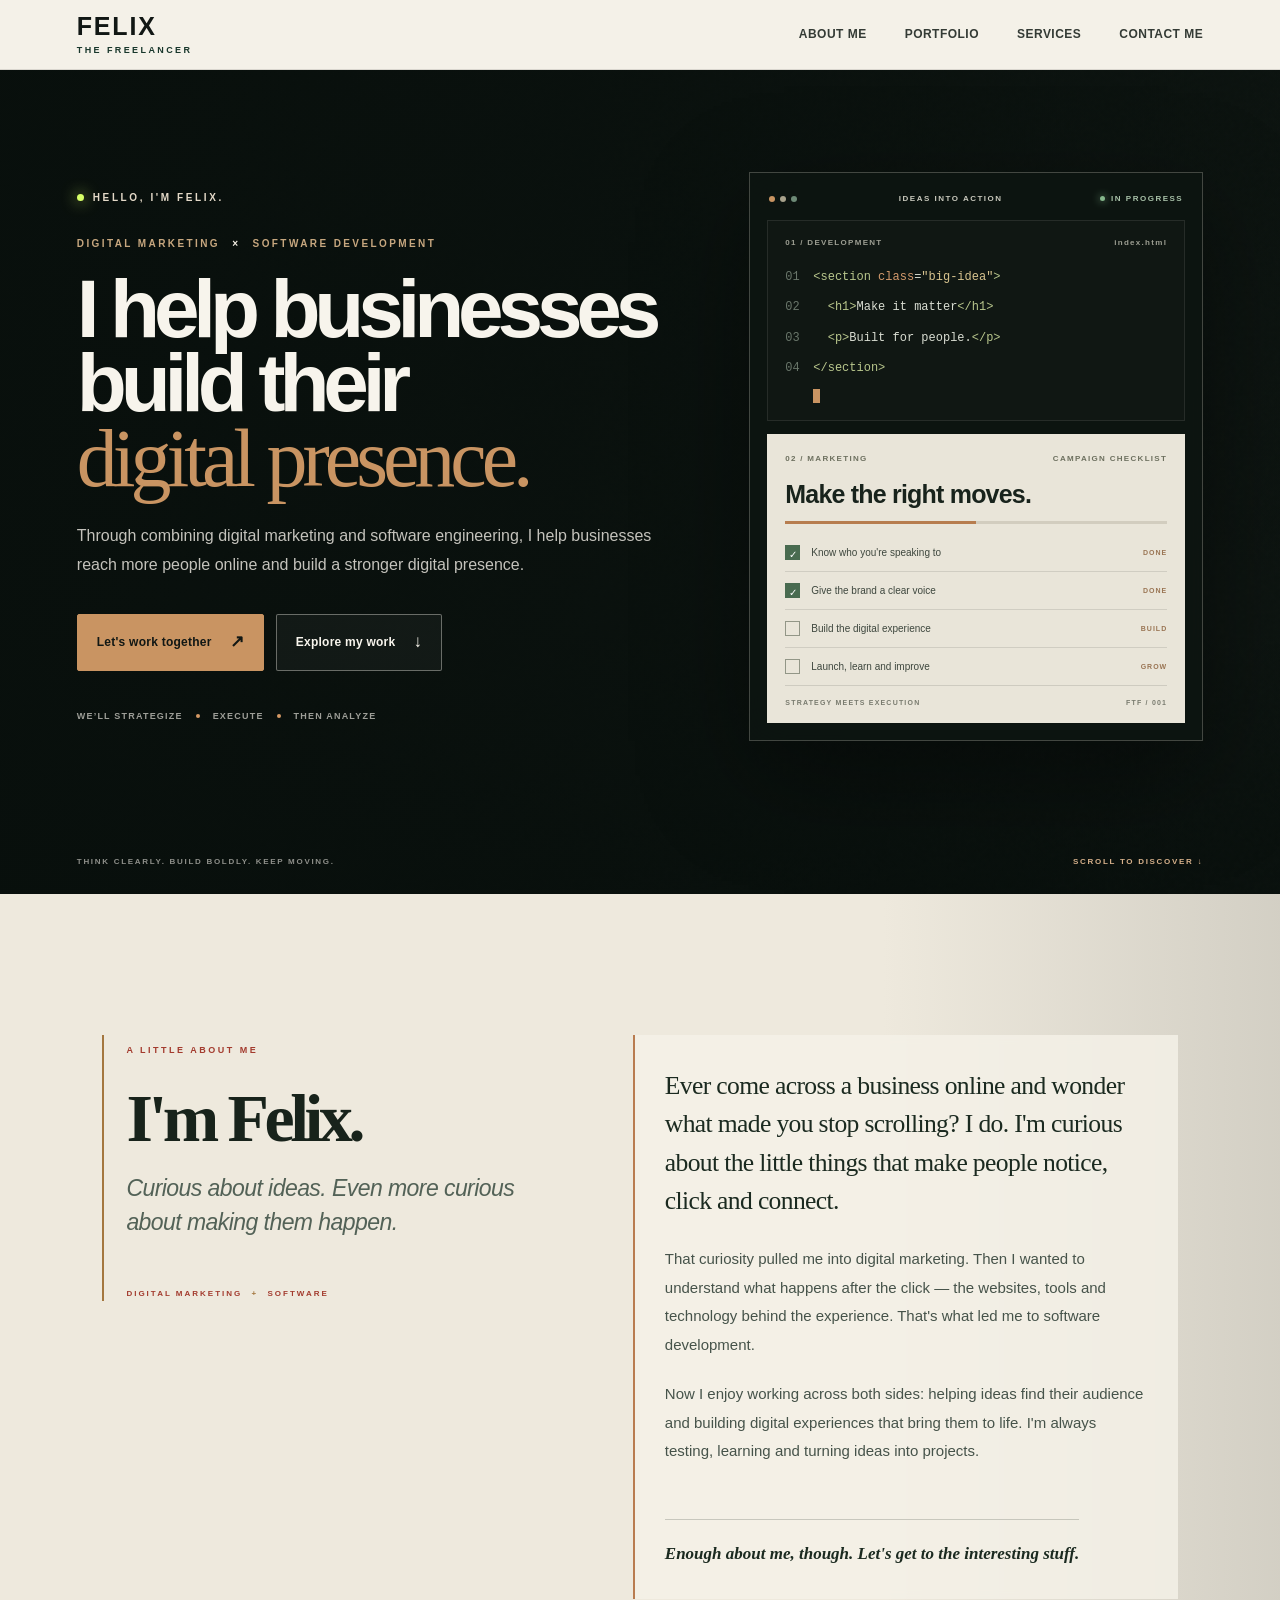
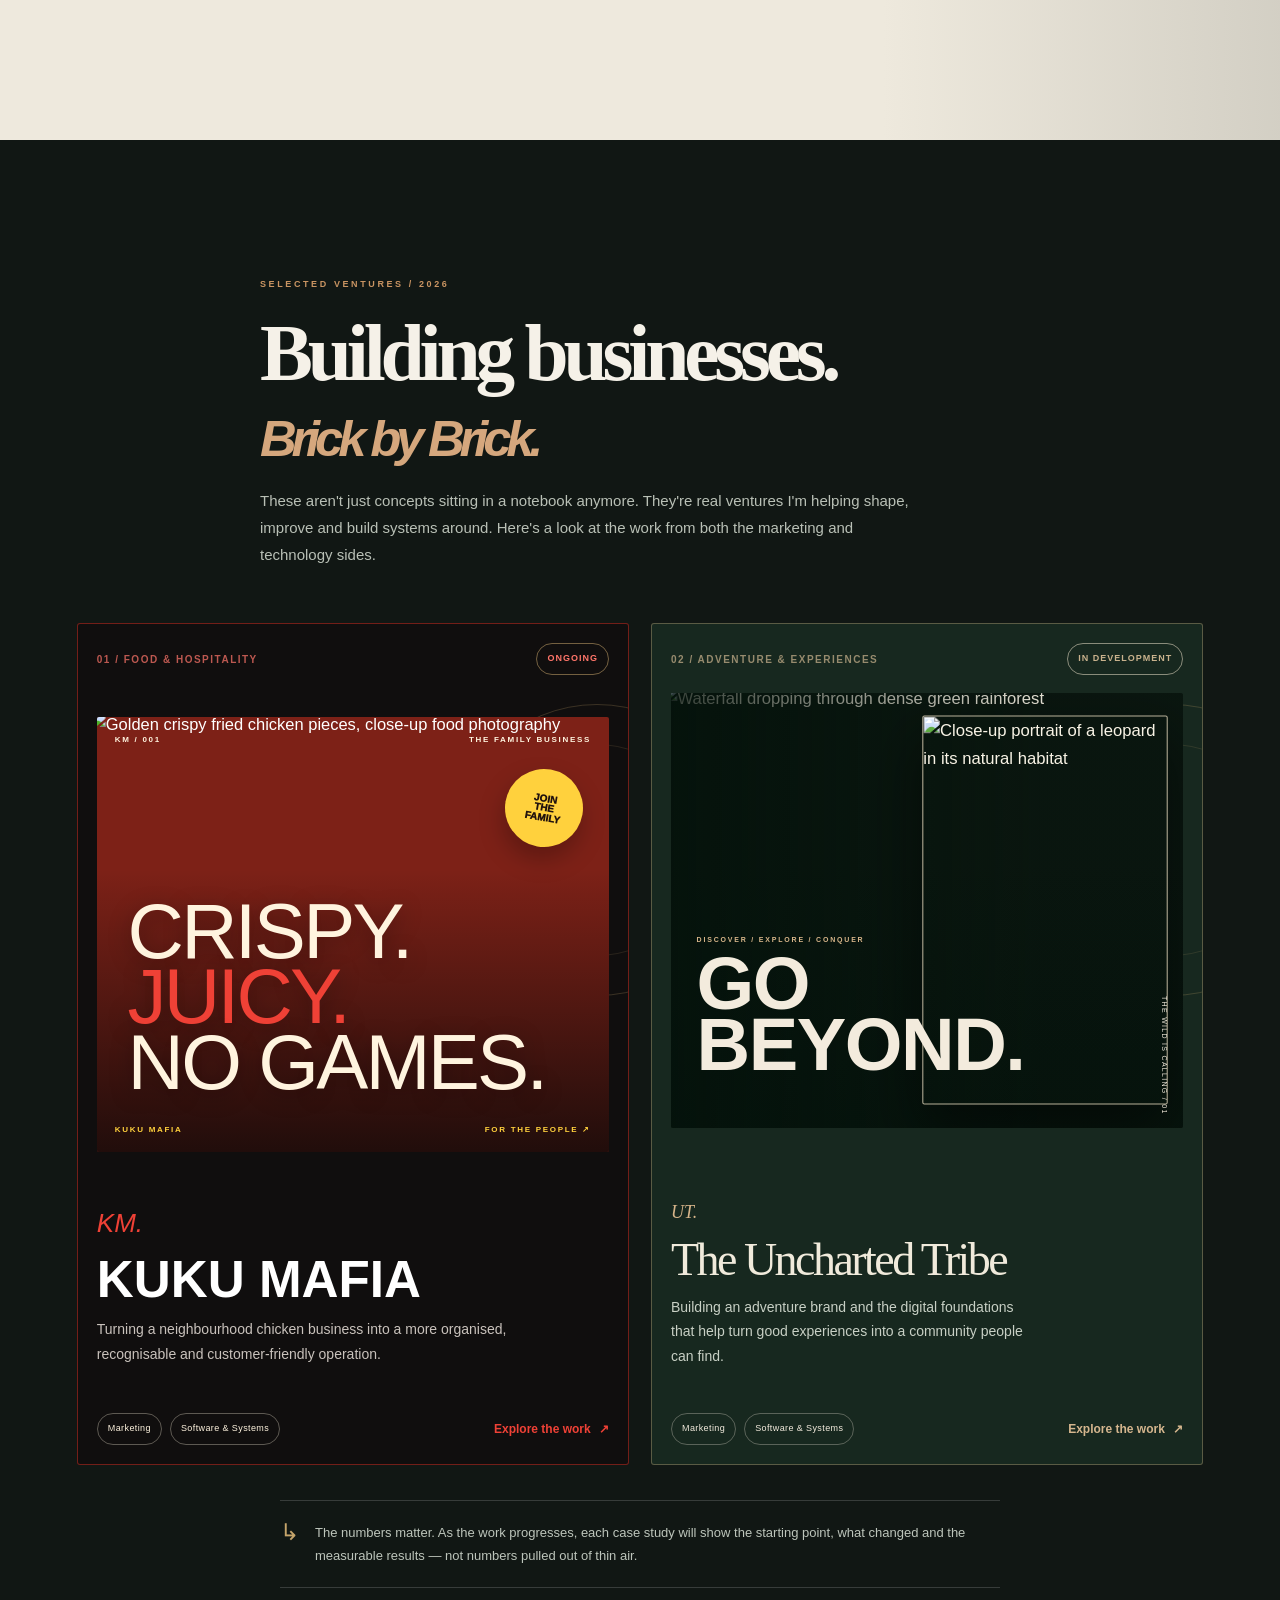
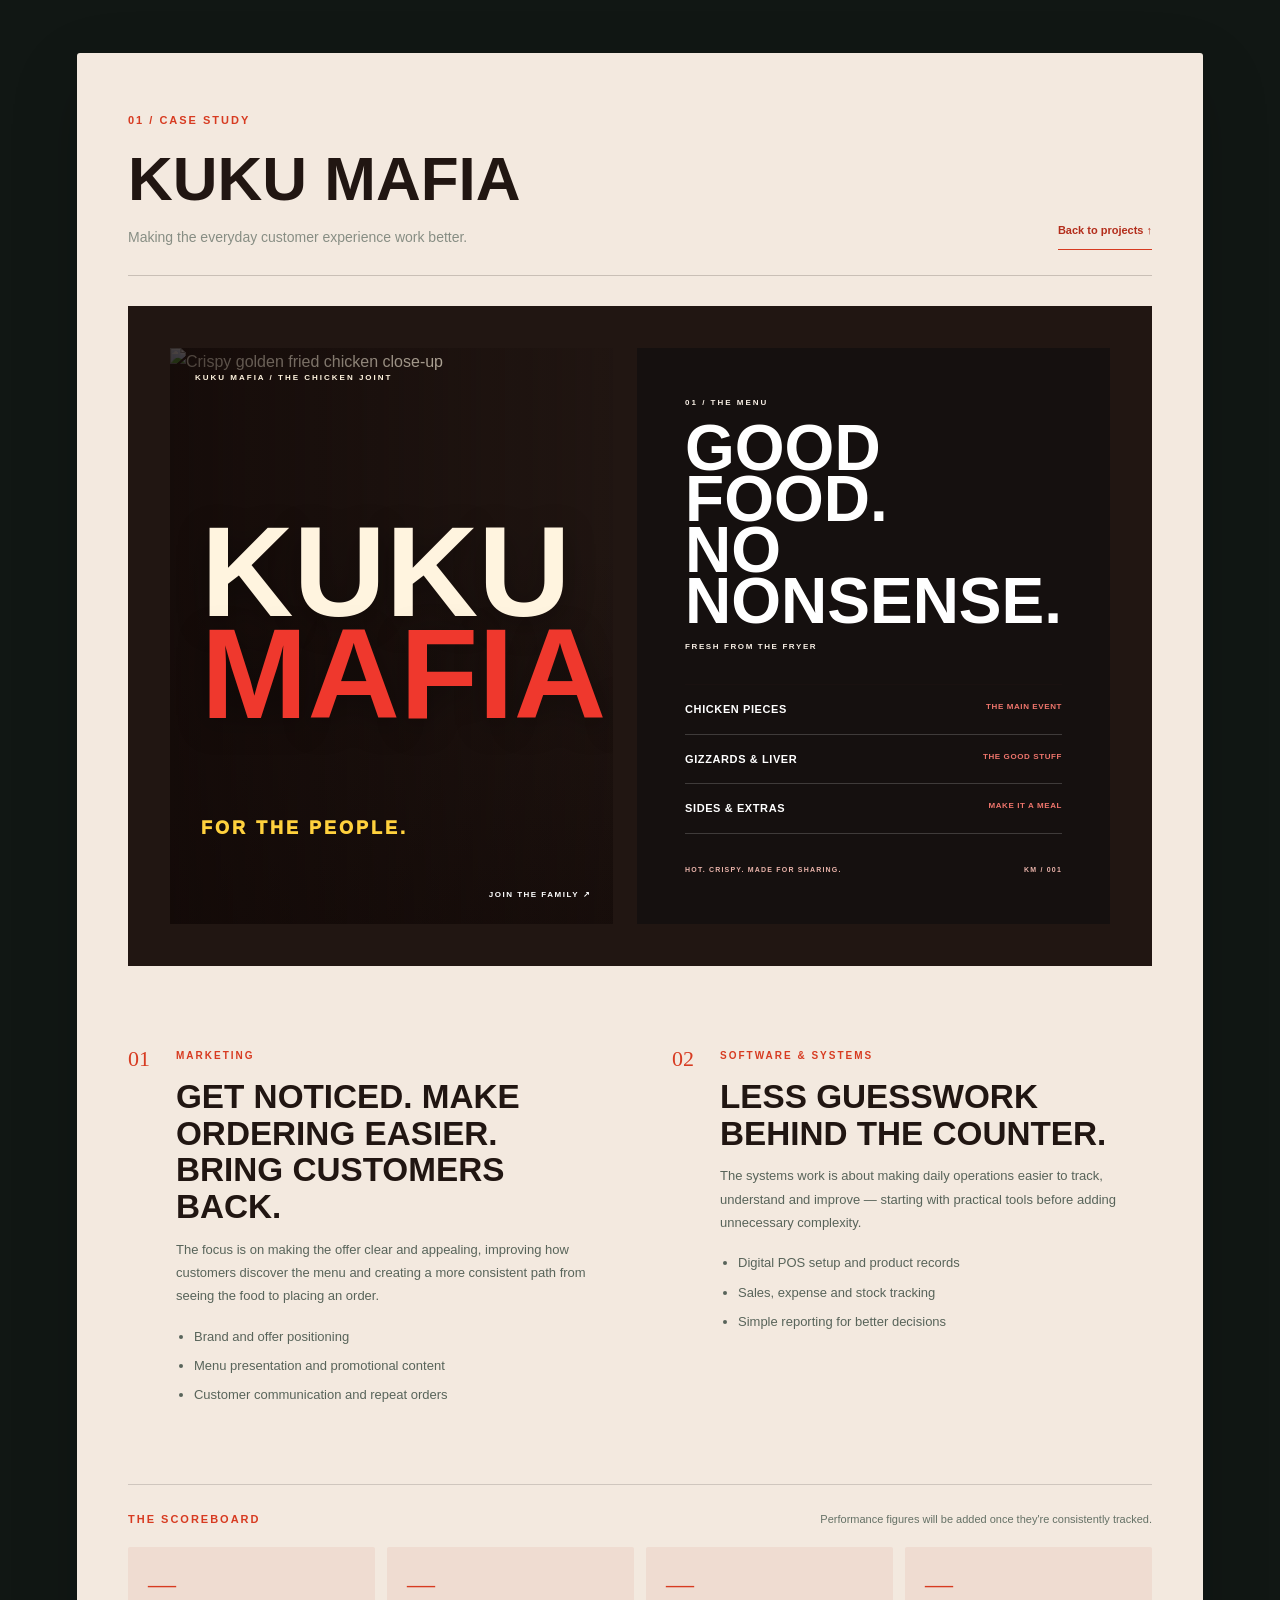
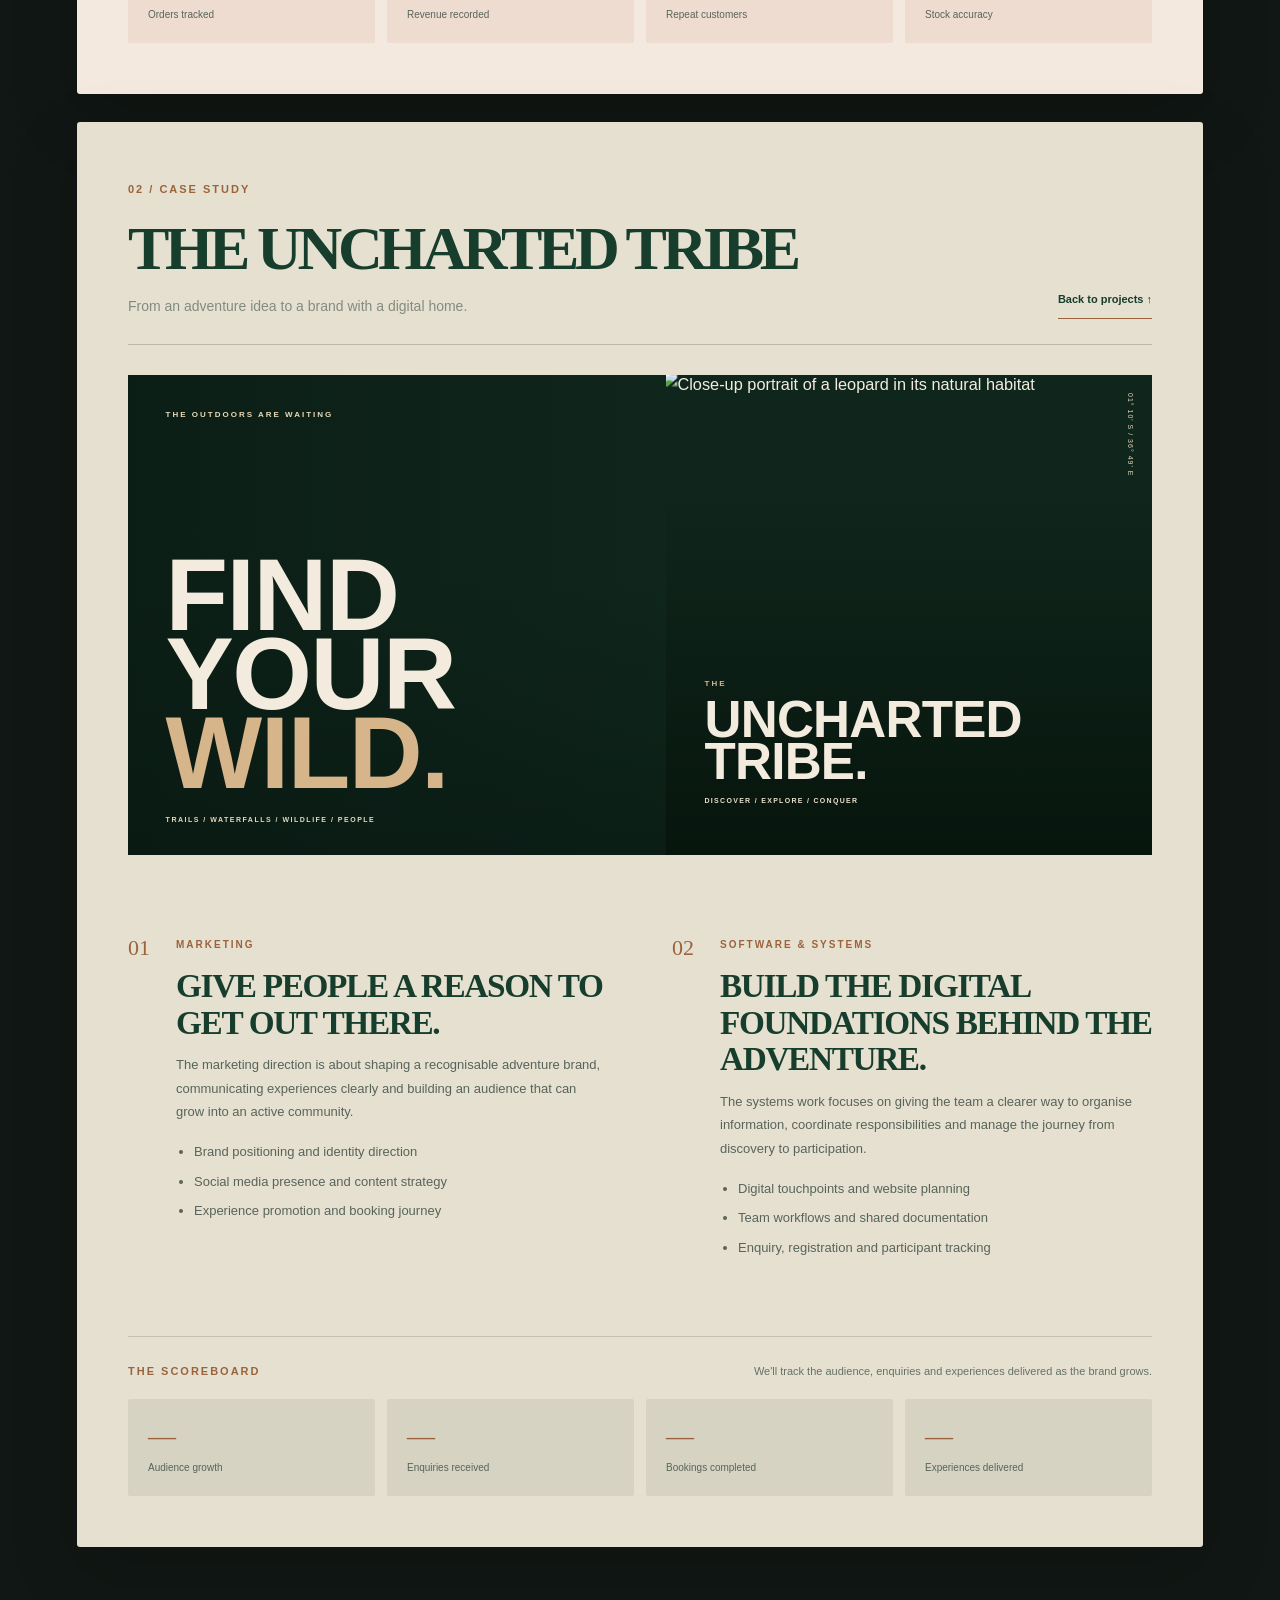
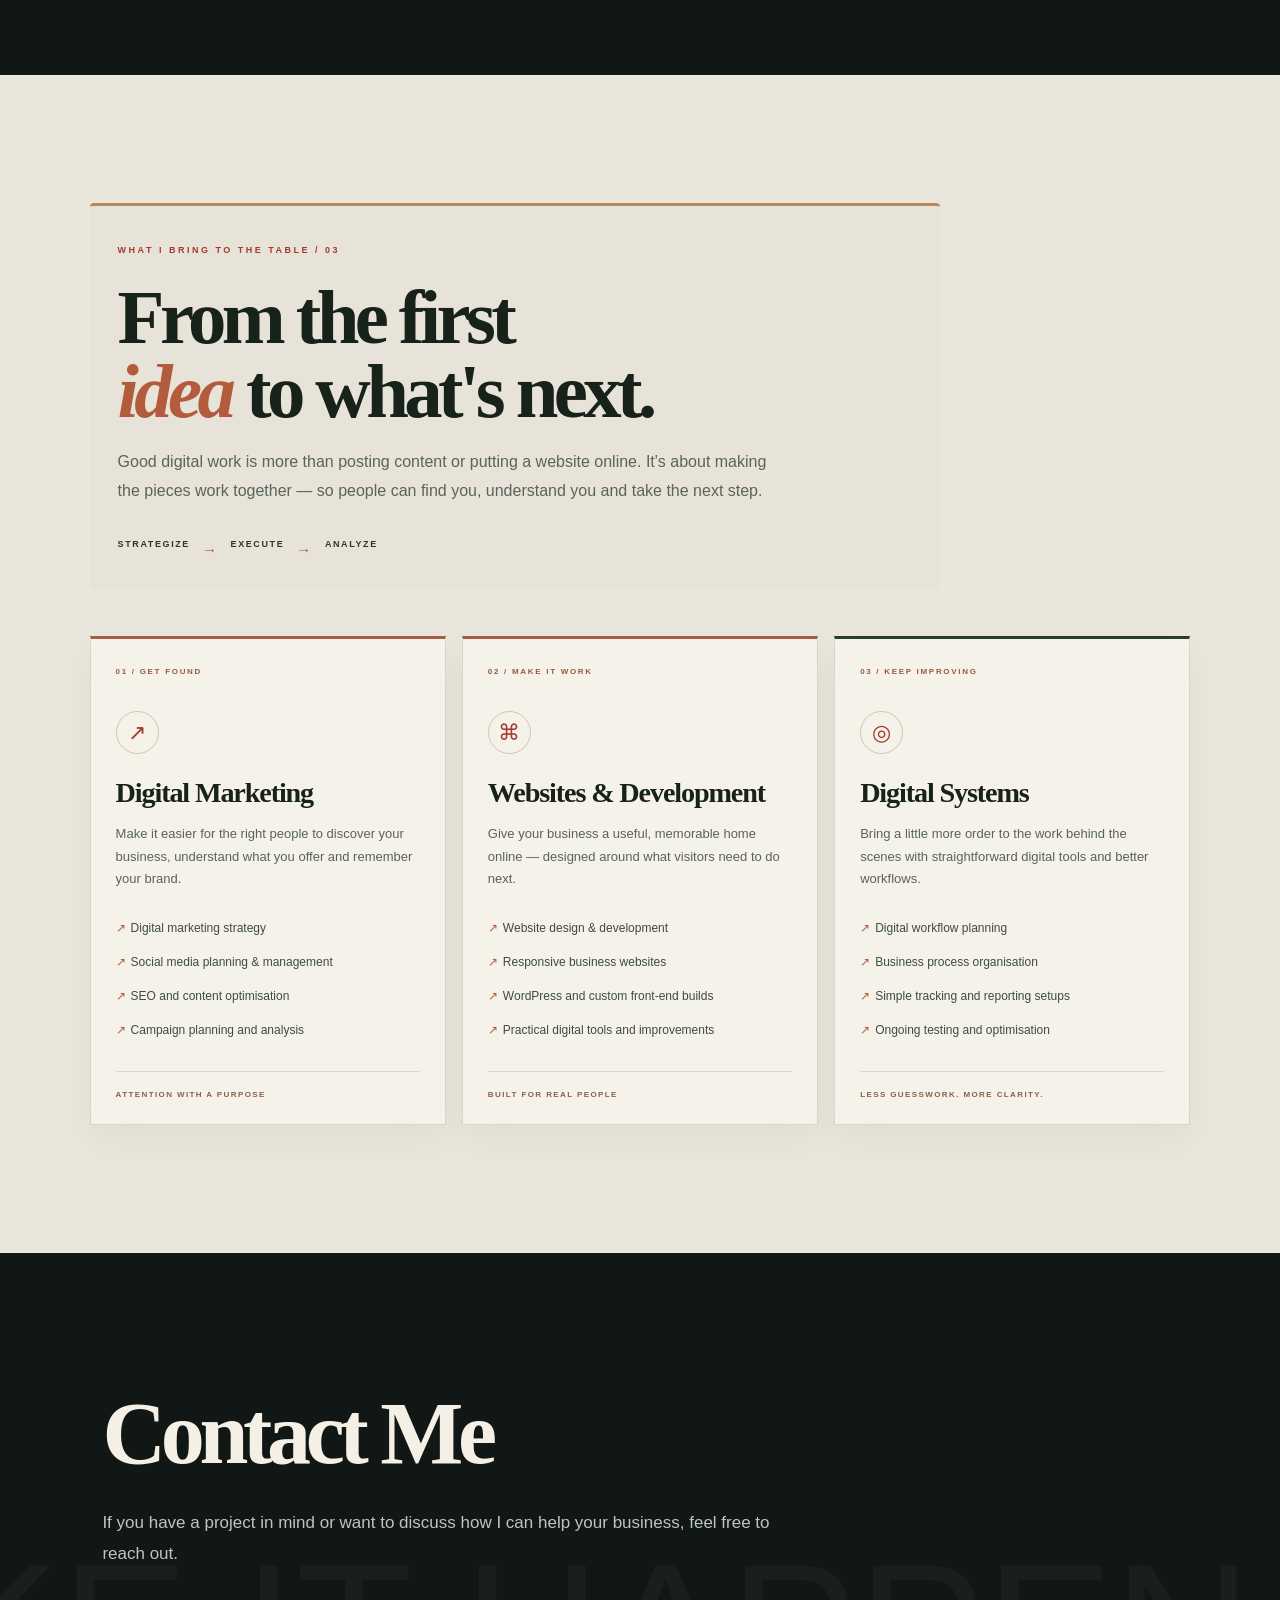
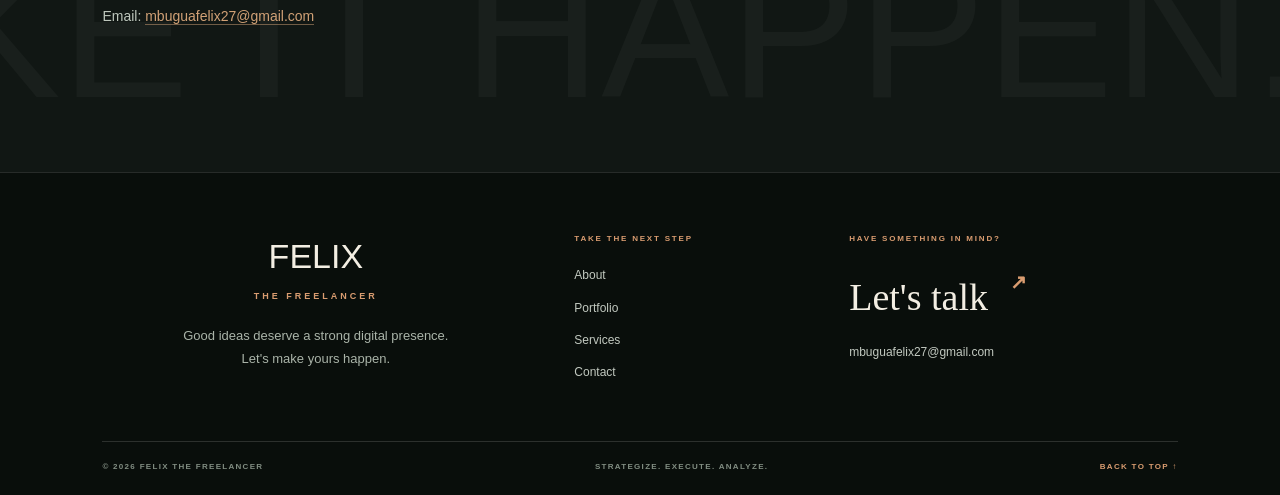
==== commit 4c3335fb: "Rebuild services section and footer for stronger portfolio experience" ====
--- a/index.html
+++ b/index.html
@@ -377,71 +377,30 @@
 
         <!-- Services Section -->
         <section id="skills">
-
-            <h2>Services</h2>
-
-            <p>
-                Good ideas deserve to be seen. I help businesses
-                build their online presence through digital marketing,
-                social media and websites that give people a reason
-                to pay attention.
-            </p>
-
-
-            <div>
-
-                <h3>Social Media Management</h3>
-
-                <p>
-                    Helping brands stay active online, connect with
-                    their audience and create content with a purpose.
-                </p>
-
-                <ul>
-                    <li>Social media content planning</li>
-                    <li>Page management</li>
-                    <li>Audience engagement</li>
-                </ul>
-
-            </div>
-
-
-            <div>
-
-                <h3>Digital Marketing &amp; SEO</h3>
-
-                <p>
-                    Helping businesses improve their online visibility
-                    and reach the people who matter to them.
-                </p>
-
-                <ul>
-                    <li>Digital marketing strategy</li>
-                    <li>Search engine optimisation (SEO)</li>
-                    <li>Content optimisation</li>
-                </ul>
-
-            </div>
-
-
-            <div>
-
-                <h3>Websites &amp; Online Presence</h3>
-
-                <p>
-                    Building websites that give businesses a home
-                    online and make it easier for potential customers
-                    to find out what they offer.
-                </p>
-
-                <ul>
-                    <li>Website design and development</li>
-                    <li>WordPress &amp; custom HTML websites</li>
-                    <li>Responsive design</li>
-                </ul>
-
-            </div>
-
+            <div class="services-intro">
+                <span class="services-eyebrow">WHAT I BRING TO THE TABLE / 03</span>
+                <h2>From the first<br><em>idea</em> to what's next.</h2>
+                <p>Good digital work is more than posting content or putting a website online. It's about making the pieces work together — so people can find you, understand you and take the next step.</p>
+                <span class="services-process">STRATEGIZE <b>→</b> EXECUTE <b>→</b> ANALYZE</span>
+            </div>
+            <article class="service-card service-card-marketing">
+                <span class="service-number">01 / GET FOUND</span><div class="service-icon" aria-hidden="true">↗</div>
+                <h3>Digital Marketing</h3>
+                <p>Make it easier for the right people to discover your business, understand what you offer and remember your brand.</p>
+                <ul><li>Digital marketing strategy</li><li>Social media planning &amp; management</li><li>SEO and content optimisation</li><li>Campaign planning and analysis</li></ul><span class="service-foot">ATTENTION WITH A PURPOSE</span>
+            </article>
+            <article class="service-card service-card-web">
+                <span class="service-number">02 / MAKE IT WORK</span><div class="service-icon" aria-hidden="true">⌘</div>
+                <h3>Websites &amp; Development</h3>
+                <p>Give your business a useful, memorable home online — designed around what visitors need to do next.</p>
+                <ul><li>Website design &amp; development</li><li>Responsive business websites</li><li>WordPress and custom front-end builds</li><li>Practical digital tools and improvements</li></ul><span class="service-foot">BUILT FOR REAL PEOPLE</span>
+            </article>
+            <article class="service-card service-card-systems">
+                <span class="service-number">03 / KEEP IMPROVING</span><div class="service-icon" aria-hidden="true">◎</div>
+                <h3>Digital Systems</h3>
+                <p>Bring a little more order to the work behind the scenes with straightforward digital tools and better workflows.</p>
+                <ul><li>Digital workflow planning</li><li>Business process organisation</li><li>Simple tracking and reporting setups</li><li>Ongoing testing and optimisation</li></ul><span class="service-foot">LESS GUESSWORK. MORE CLARITY.</span>
+            </article>
         </section>
 
 
@@ -469,12 +428,13 @@
 
 
     <!-- Footer -->
-    <footer>
-
-        <p>
-            &copy; 2026 Felix The Freelancer. All rights reserved.
-        </p>
-
+    <footer class="site-footer">
+        <div class="footer-top">
+            <div class="footer-brand"><a href="#hero" class="footer-logo">FELIX<span>THE FREELANCER</span></a><p>Good ideas deserve a strong digital presence.<br>Let's make yours happen.</p></div>
+            <div class="footer-navigation"><span>TAKE THE NEXT STEP</span><a href="#about">About</a><a href="#projects">Portfolio</a><a href="#skills">Services</a><a href="#contact">Contact</a></div>
+            <div class="footer-contact"><span>HAVE SOMETHING IN MIND?</span><a class="footer-email" href="mailto:mbuguafelix27@gmail.com">Let's talk <b>↗</b></a><a href="mailto:mbuguafelix27@gmail.com">mbuguafelix27@gmail.com</a></div>
+        </div>
+        <div class="footer-bottom"><span>© 2026 FELIX THE FREELANCER</span><span>STRATEGIZE. EXECUTE. ANALYZE.</span><a href="#hero">BACK TO TOP ↑</a></div>
     </footer>
 
 </body>
--- a/style.css
+++ b/style.css
@@ -2707,3 +2707,101 @@
  html{scroll-behavior:auto}#hero.hero-cinematic .hero-video,.tribe-board-waterfall{display:none}#hero.hero-cinematic{background:#101713}
  .hero-workbench,.code-cursor{animation:none}.project-card,.kuku-card-art>img,.tribe-waterfall-image,.tribe-leopard-image{transition:none}
 }
+
+/* V4: tighter cinematic hero, Jenga-led About, stronger venture and service storytelling */
+nav{min-height:70px;padding:10px clamp(22px,6vw,90px)}
+#hero.hero-cinematic .hero-shell{padding-top:clamp(27px,4vw,55px);padding-bottom:clamp(82px,8vw,110px)}
+#hero.hero-cinematic h1{font-size:clamp(49px,6.4vw,94px);max-width:900px}
+#hero.hero-cinematic .hero-description{max-width:620px;font-size:clamp(15px,1.25vw,17px);line-height:1.8}
+#hero.hero-cinematic .hero-overline{margin-top:18px}
+#hero.hero-cinematic .hero-capabilities{display:flex;flex-wrap:wrap;gap:13px;align-items:center;font-size:9px;letter-spacing:1.2px}
+#hero.hero-cinematic .hero-capabilities i{width:4px;height:4px;border-radius:50%;background:#d69a65}
+/* About: Jenga image right on desktop, full-bleed soft image on mobile */
+#about.about-photo-section{position:relative;isolation:isolate;overflow:hidden;padding:clamp(95px,11vw,150px) 8%;background:#eee9dd;color:#1a211c;animation:none}
+.about-photo{position:absolute;z-index:-2;inset:0 0 0 44%;background-image:url("https://images.pexels.com/photos/4399406/pexels-photo-4399406.jpeg?auto=compress&cs=tinysrgb&w=1800");background-size:cover;background-position:center 47%;opacity:.92}
+.about-photo-shade{position:absolute;z-index:-1;inset:0;background:linear-gradient(90deg,#eee9dd 0%,#eee9dd 37%,rgba(238,233,221,.92) 48%,rgba(238,233,221,.45) 69%,rgba(16,22,18,.12) 100%)}
+#about .about-content{position:relative;width:min(1280px,100%);grid-template-columns:.88fr 1.12fr;gap:clamp(45px,8vw,125px)}
+#about .about-heading h2{font-family:Georgia,"Times New Roman",serif;font-size:clamp(47px,5.3vw,76px);line-height:.99;letter-spacing:-.065em;font-weight:600;color:#18231b}
+#about .about-heading h2 span{display:block;margin-top:20px;color:#536257;font-family:Arial,Helvetica,sans-serif;font-size:clamp(18px,1.8vw,25px);font-weight:400;line-height:1.45;letter-spacing:-.025em}
+#about .about-label,#about .about-side-note{color:#a33b2e}
+#about .about-story{max-width:660px;padding:32px 30px;background:rgba(245,241,231,.84);backdrop-filter:blur(5px);border-left:2px solid #b97c50}
+#about .about-story p{color:#46534a;font-family:Arial,Helvetica,sans-serif;font-size:15px;line-height:1.9}
+#about .about-story .about-lead{color:#1b2a20;font-family:Georgia,"Times New Roman",serif;font-size:clamp(20px,2vw,26px);line-height:1.5}
+#about .about-closing{border-top:1px solid rgba(25,39,29,.2);font-family:Georgia,"Times New Roman",serif}
+/* Red Bull-inspired energy and editorial contrast; original brand treatments */
+#projects{background:#111714;color:#f6f1e7}
+#projects .projects-intro h2{font-family:Georgia,"Times New Roman",serif;font-size:clamp(48px,6.2vw,86px);font-weight:600;letter-spacing:-.065em;line-height:.96}
+#projects .projects-intro h2 span{color:#d5a77d;font-family:Arial,Helvetica,sans-serif;font-size:.64em;font-weight:800}
+.project-card{padding:19px;min-height:0}
+.project-card-kuku{background:#100e0e;border:1px solid rgba(214,46,34,.5);color:#fff}
+.project-card-kuku .project-index,.project-card-kuku .project-stage{color:#ff756a}
+.project-card-kuku .project-visual{height:clamp(300px,34vw,470px);margin-top:17px}
+.project-card-kuku .kuku-card-art>img{object-position:center 55%;filter:contrast(1.06) saturate(1.12)}
+.project-card-kuku .kuku-card-shade{background:linear-gradient(0deg,rgba(10,8,8,.8),transparent 65%)}
+.project-card-kuku .kuku-card-headline{font-family:Impact,"Arial Narrow",Arial,sans-serif;font-size:clamp(52px,6.1vw,88px);letter-spacing:-.035em}
+.project-card-kuku .kuku-card-headline em,.project-card-kuku .project-monogram,.project-card-kuku .project-card-cta{color:#ef4136}
+.project-card-kuku h3{font-family:Impact,"Arial Narrow",Arial,sans-serif;font-size:clamp(37px,4vw,52px);letter-spacing:0;text-transform:uppercase;color:#fff}
+.project-card-kuku .project-description{color:#c9c2bc}
+.project-card-tribe{background:#17281f;border:1px solid rgba(199,174,130,.38)}
+.project-card-tribe .project-visual{height:clamp(300px,34vw,470px);background:#0a160f}
+.project-card-tribe .tribe-waterfall-image{object-position:center 45%;filter:saturate(.82) contrast(1.1)}
+.project-card-tribe .tribe-card-overlay{background:linear-gradient(90deg,rgba(4,18,11,.8),rgba(4,18,11,.08) 72%),linear-gradient(0deg,rgba(4,18,11,.68),transparent 62%)}
+.project-card-tribe .tribe-leopard-image{right:4%;top:7%;width:46%;height:86%;object-fit:cover;object-position:center 30%;border:1px solid rgba(236,221,190,.75);box-shadow:0 24px 55px rgba(0,0,0,.5);filter:contrast(1.08) saturate(.85)}
+.project-card-tribe .tribe-card-caption{left:5%;bottom:12%;max-width:55%}
+.project-card-tribe .tribe-card-caption strong{font-family:Impact,"Arial Narrow",Arial,sans-serif;font-size:clamp(48px,5.8vw,80px);letter-spacing:-.02em}
+.project-card-tribe h3{font-family:Georgia,"Times New Roman",serif;font-size:clamp(32px,3.6vw,46px)}
+.tribe-board-waterfall{filter:saturate(.82) contrast(1.12)}
+.tribe-board-leopard>img{object-fit:cover;object-position:center 30%;filter:contrast(1.12) saturate(.88);transform:scale(1.02)}
+.tribe-leopard-shade{background:linear-gradient(0deg,rgba(5,18,10,.85),rgba(5,18,10,.05) 75%)}
+.tribe-leopard-wordmark strong,.tribe-board-title{font-family:Impact,"Arial Narrow",Arial,sans-serif;letter-spacing:-.015em}
+.tribe-leopard-coordinate{color:#e7d7b8}
+.case-study-kuku{background:#f3e9df}
+.case-study-kuku .case-study-heading h3,.case-study-kuku .case-study-track h4,.kuku-board-wordmark,.kuku-menu-heading strong{font-family:Impact,"Arial Narrow",Arial,sans-serif;letter-spacing:0;text-transform:uppercase}
+.kuku-board-wordmark em{color:#ef382d}
+.kuku-board-menu{background:#15100f;color:#f7eee4}
+.kuku-menu-heading strong{color:#fff}.kuku-menu-lines>div{border-color:rgba(255,255,255,.18)}
+.kuku-menu-lines span{color:#fff}.kuku-menu-lines b{color:#ef756c}.kuku-menu-footer{color:#e9b3aa;border-color:rgba(255,255,255,.2)}
+.case-study-tribe{background:#e6e0d0}
+.case-study-tribe .case-study-heading h3,.case-study-tribe .case-study-track h4{font-family:Georgia,"Times New Roman",serif}
+/* Services redesigned as three editorial service panels */
+#skills{position:relative;display:grid;grid-template-columns:repeat(3,minmax(0,1fr));gap:16px;padding:clamp(85px,10vw,135px) 7%;background:#e9e6dc;color:#17221a;animation:none}
+#skills .services-intro{grid-column:1/-1;max-width:850px;margin:0 0 30px}
+#skills .services-eyebrow{color:#a33b2e;font-size:9px;font-weight:900;letter-spacing:2.5px}
+#skills .services-intro h2{margin:20px 0;color:#17221a;font-family:Georgia,"Times New Roman",serif;font-size:clamp(48px,6vw,82px);line-height:.96;letter-spacing:-.06em;font-weight:600}
+#skills .services-intro h2 em{color:#b35b3d}
+#skills .services-intro p{max-width:670px;color:#59645a;font-size:16px;line-height:1.8}
+#skills .services-process{display:inline-flex;gap:12px;margin-top:15px;color:#28382c;font-size:9px;font-weight:900;letter-spacing:1.6px}
+#skills .services-process b{color:#b35b3d;font-size:15px}
+#skills .service-card{position:relative;display:flex;flex-direction:column;min-height:410px;padding:26px 25px 22px;background:#f5f2e9;border:1px solid rgba(23,34,26,.13);border-top:3px solid #a45d43;box-shadow:0 15px 35px rgba(21,32,23,.045);transition:transform .3s ease,box-shadow .3s ease}
+#skills .service-card:hover{transform:translateY(-7px);box-shadow:0 22px 45px rgba(21,32,23,.1)}
+#skills .service-card:nth-of-type(3){border-top-color:#273f30}#skills .service-card:nth-of-type(4){border-top-color:#b88a4d}
+#skills .service-number{color:#9b5940;font-size:8px;font-weight:900;letter-spacing:1.7px}
+#skills .service-icon{display:grid;place-items:center;width:43px;height:43px;margin:32px 0 22px;border:1px solid rgba(163,59,46,.28);border-radius:50%;color:#a33b2e;font-size:22px}
+#skills .service-card h3{margin:0 0 13px;color:#17221a;font-family:Georgia,"Times New Roman",serif;font-size:clamp(23px,2.2vw,29px);font-weight:600;letter-spacing:-.04em}
+#skills .service-card p{color:#58645a;font-size:13px;line-height:1.75}
+#skills .service-card ul{display:grid;gap:9px;margin:15px 0 25px;padding:0;list-style:none}
+#skills .service-card li{position:relative;padding-left:15px;color:#3e4c41;font-size:12px;line-height:1.5}
+#skills .service-card li:before{content:"↗";position:absolute;left:0;color:#b35b3d}
+#skills .service-foot{margin-top:auto;padding-top:16px;border-top:1px solid rgba(23,34,26,.13);color:#8a604b;font-size:8px;font-weight:900;letter-spacing:1.4px}
+/* A deliberate closing chapter */
+#contact{position:relative;overflow:hidden;background:#111714}
+#contact:before{content:"LET'S MAKE IT HAPPEN.";position:absolute;right:-2%;bottom:-.12em;color:rgba(255,255,255,.035);font-family:Impact,"Arial Narrow",Arial,sans-serif;font-size:clamp(80px,15vw,210px);white-space:nowrap;pointer-events:none}
+#contact h2{position:relative;font-family:Georgia,"Times New Roman",serif;font-weight:600;letter-spacing:-.06em}
+#contact p{position:relative}#contact p:last-of-type{margin-top:35px;font-size:14px}
+.site-footer{padding:55px 8% 22px;background:#090e0b;color:#f3eee3;border-top:1px solid rgba(255,255,255,.12)}
+.footer-top{display:grid;grid-template-columns:1.3fr .7fr 1fr;gap:45px;width:min(1280px,100%);margin:0 auto 58px}
+.footer-logo{display:inline-flex;flex-direction:column;gap:4px;color:#f3eee3;font-family:Impact,"Arial Narrow",Arial,sans-serif;font-size:34px;text-decoration:none}
+.footer-logo span{color:#d99c70;font-family:Arial,Helvetica,sans-serif;font-size:9px;font-weight:800;letter-spacing:3px}
+.footer-brand p{margin-top:19px;color:#aab4a9;font-size:13px;line-height:1.8}
+.footer-navigation,.footer-contact{display:flex;flex-direction:column;align-items:flex-start;gap:12px}
+.footer-navigation>span,.footer-contact>span{margin:4px 0 8px;color:#d99c70;font-size:8px;font-weight:900;letter-spacing:1.8px}
+.footer-navigation a,.footer-contact>a:not(.footer-email){color:#c2c9c0;font-size:12px;text-decoration:none}
+.footer-navigation a:hover,.footer-contact>a:hover{color:#fff}
+.footer-contact .footer-email{display:flex;gap:22px;color:#f3eee3;font-family:Georgia,"Times New Roman",serif;font-size:clamp(26px,3vw,38px);text-decoration:none}
+.footer-email b{color:#d99c70;font-family:Arial,sans-serif;font-size:20px}
+.footer-bottom{display:flex;justify-content:space-between;gap:15px;align-items:center;padding-top:18px;border-top:1px solid rgba(255,255,255,.14);color:#818d82;font-size:8px;font-weight:800;letter-spacing:1.3px}
+.footer-bottom a{color:#d99c70;text-decoration:none}
+@media(max-width:900px){#hero.hero-cinematic .hero-shell{padding-top:34px}#about .about-content{grid-template-columns:1fr;gap:22px}#about .about-story{max-width:720px;margin-left:auto}.footer-top{grid-template-columns:1fr 1fr}.footer-brand{grid-column:1/-1}}
+@media(max-width:760px){#about.about-photo-section{min-height:760px;padding:72px 7% 85px}.about-photo{inset:0;background-position:center;background-size:cover;opacity:.34}.about-photo-shade{background:linear-gradient(180deg,rgba(238,233,221,.82),rgba(238,233,221,.94) 42%,rgba(238,233,221,.9))}#about .about-story{margin:0;padding:24px 20px;background:rgba(245,241,231,.86)}#skills{grid-template-columns:1fr 1fr}#skills .services-intro{grid-column:1/-1}#skills .service-card{min-height:390px}#skills .service-card:last-of-type{grid-column:1/-1}}
+@media(max-width:520px){#hero.hero-cinematic .hero-shell{padding-top:27px}#hero.hero-cinematic h1{font-size:clamp(41px,10.8vw,58px);line-height:.97}#hero.hero-cinematic .hero-description{font-size:14px}#hero.hero-cinematic .hero-capabilities{gap:8px;font-size:7px;letter-spacing:.7px}.hero-bottomline span{max-width:55%;line-height:1.5}#about.about-photo-section{min-height:0;padding:70px 6%}#about .about-heading h2{font-size:49px}#about .about-heading h2 span{font-size:18px}#about .about-story{padding:21px 17px}#about .about-story p{font-size:14px}#projects .projects-intro h2{font-size:49px}.project-card-kuku .project-visual,.project-card-tribe .project-visual{height:285px}.project-card-tribe .tribe-leopard-image{width:43%;right:4%;height:80%;top:8%}.project-card-tribe .tribe-card-caption strong{font-size:48px}#skills{grid-template-columns:1fr;padding:75px 6%}#skills .services-intro,#skills .service-card,#skills .service-card:last-of-type{grid-column:auto}#skills .service-card{min-height:0;padding:24px 21px}#skills .service-icon{margin:24px 0 18px}.footer-top{grid-template-columns:1fr;gap:32px;margin-bottom:40px}.footer-brand{grid-column:auto}.footer-bottom{flex-wrap:wrap;font-size:7px;letter-spacing:.8px}.footer-bottom span:nth-child(2){display:none}}
+@media(prefers-reduced-motion:reduce){#skills .service-card{transition:none}}
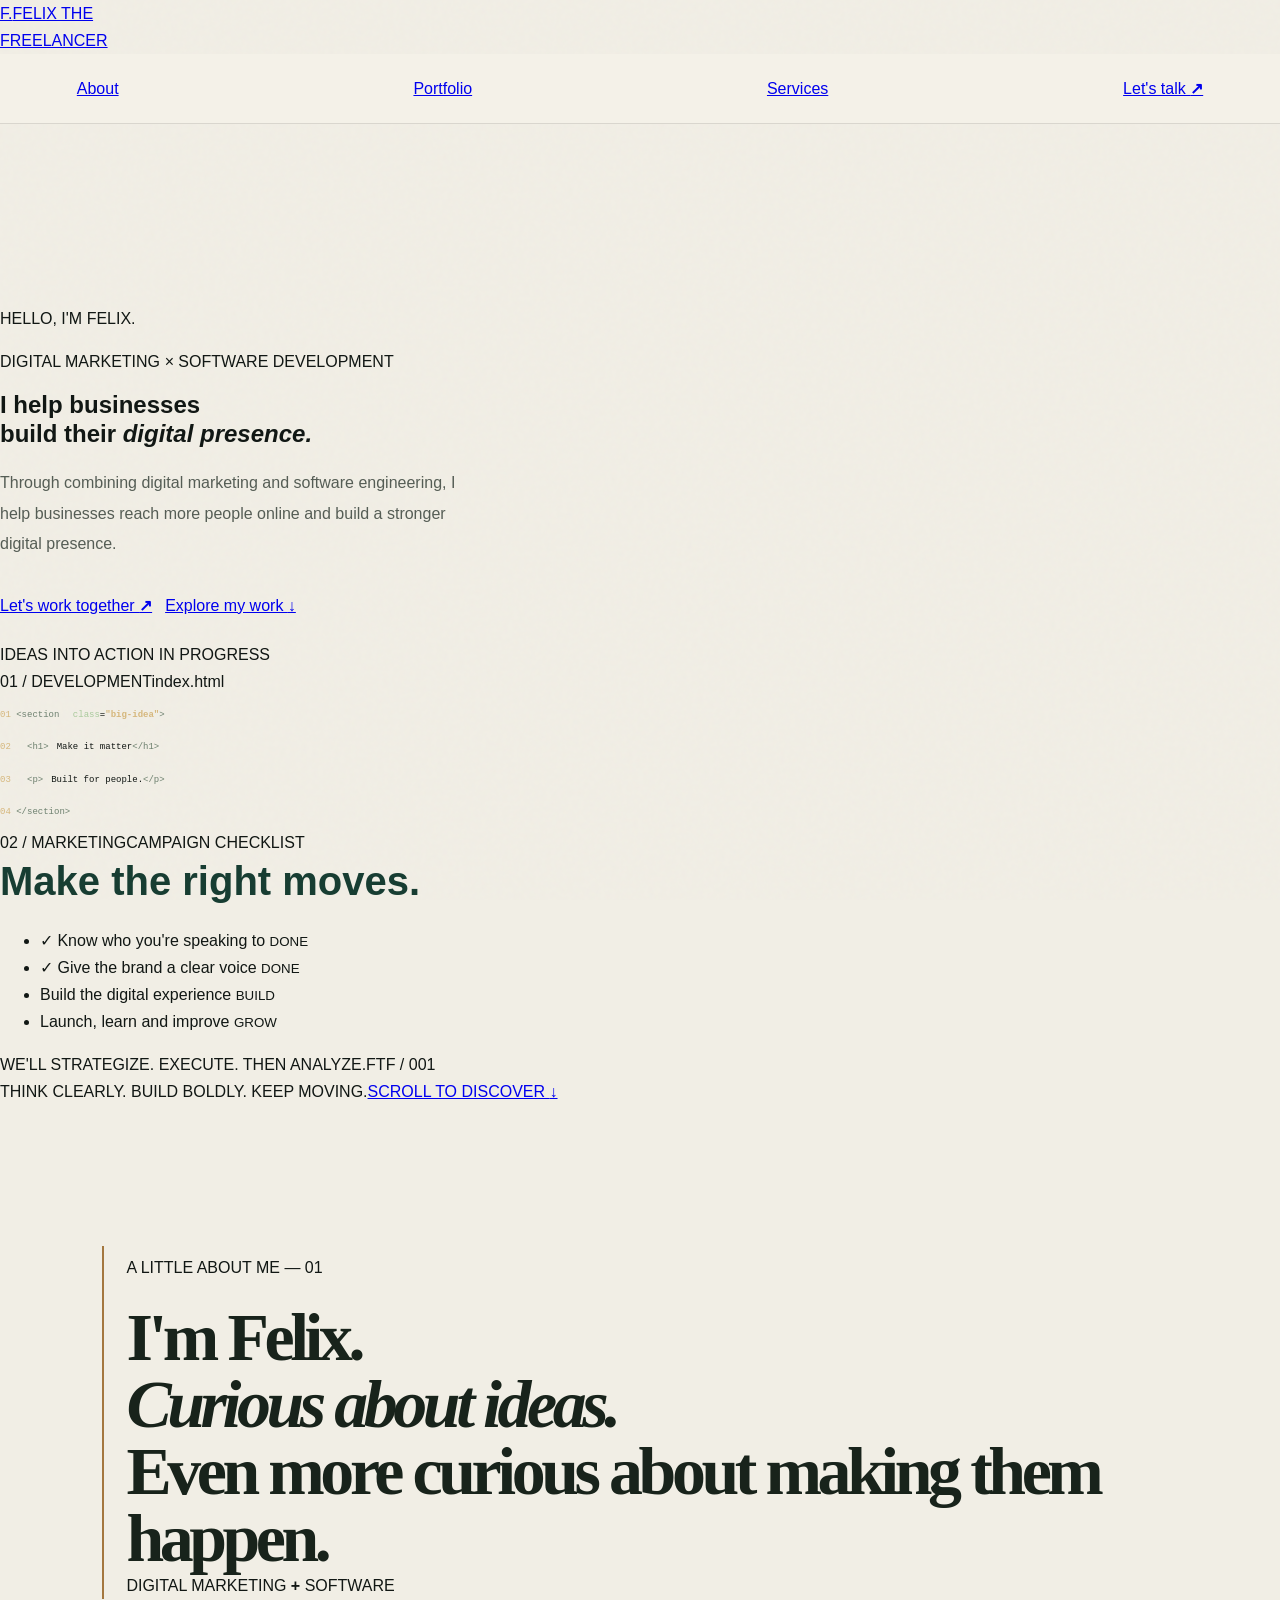
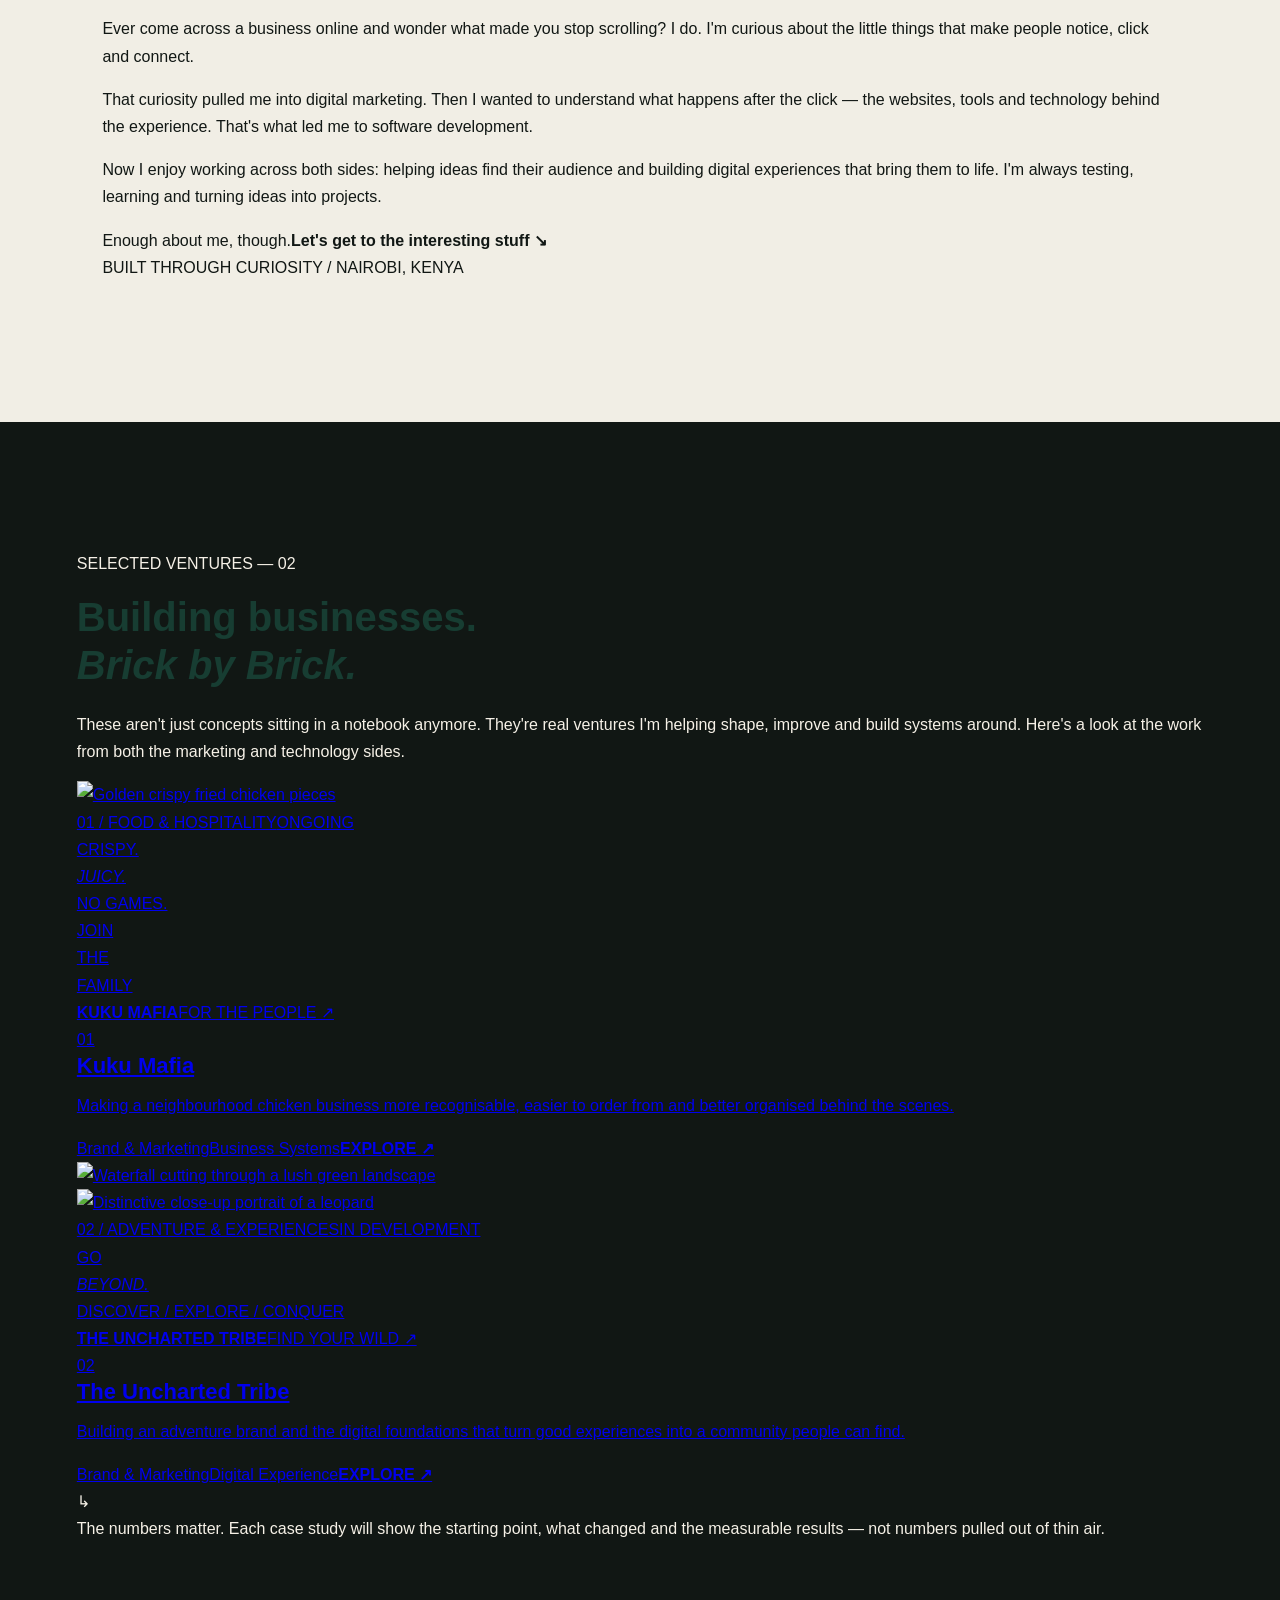
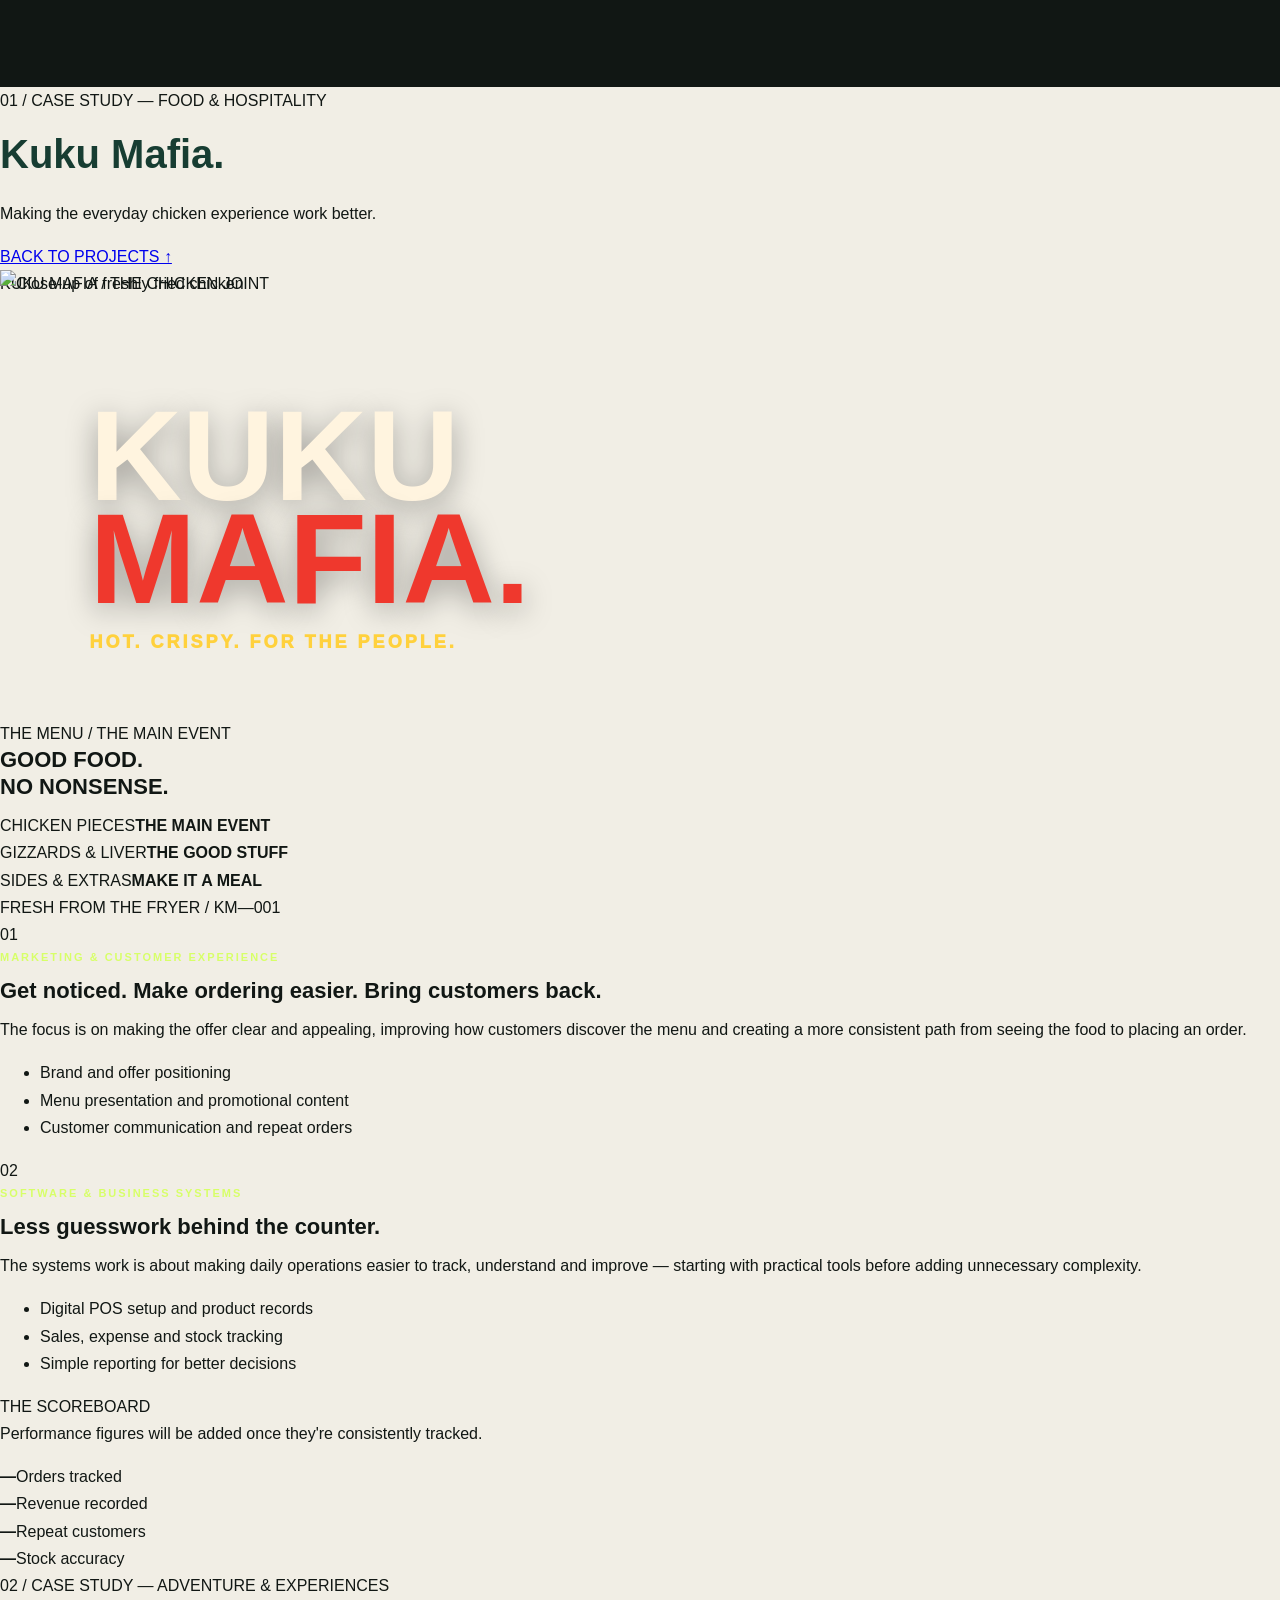
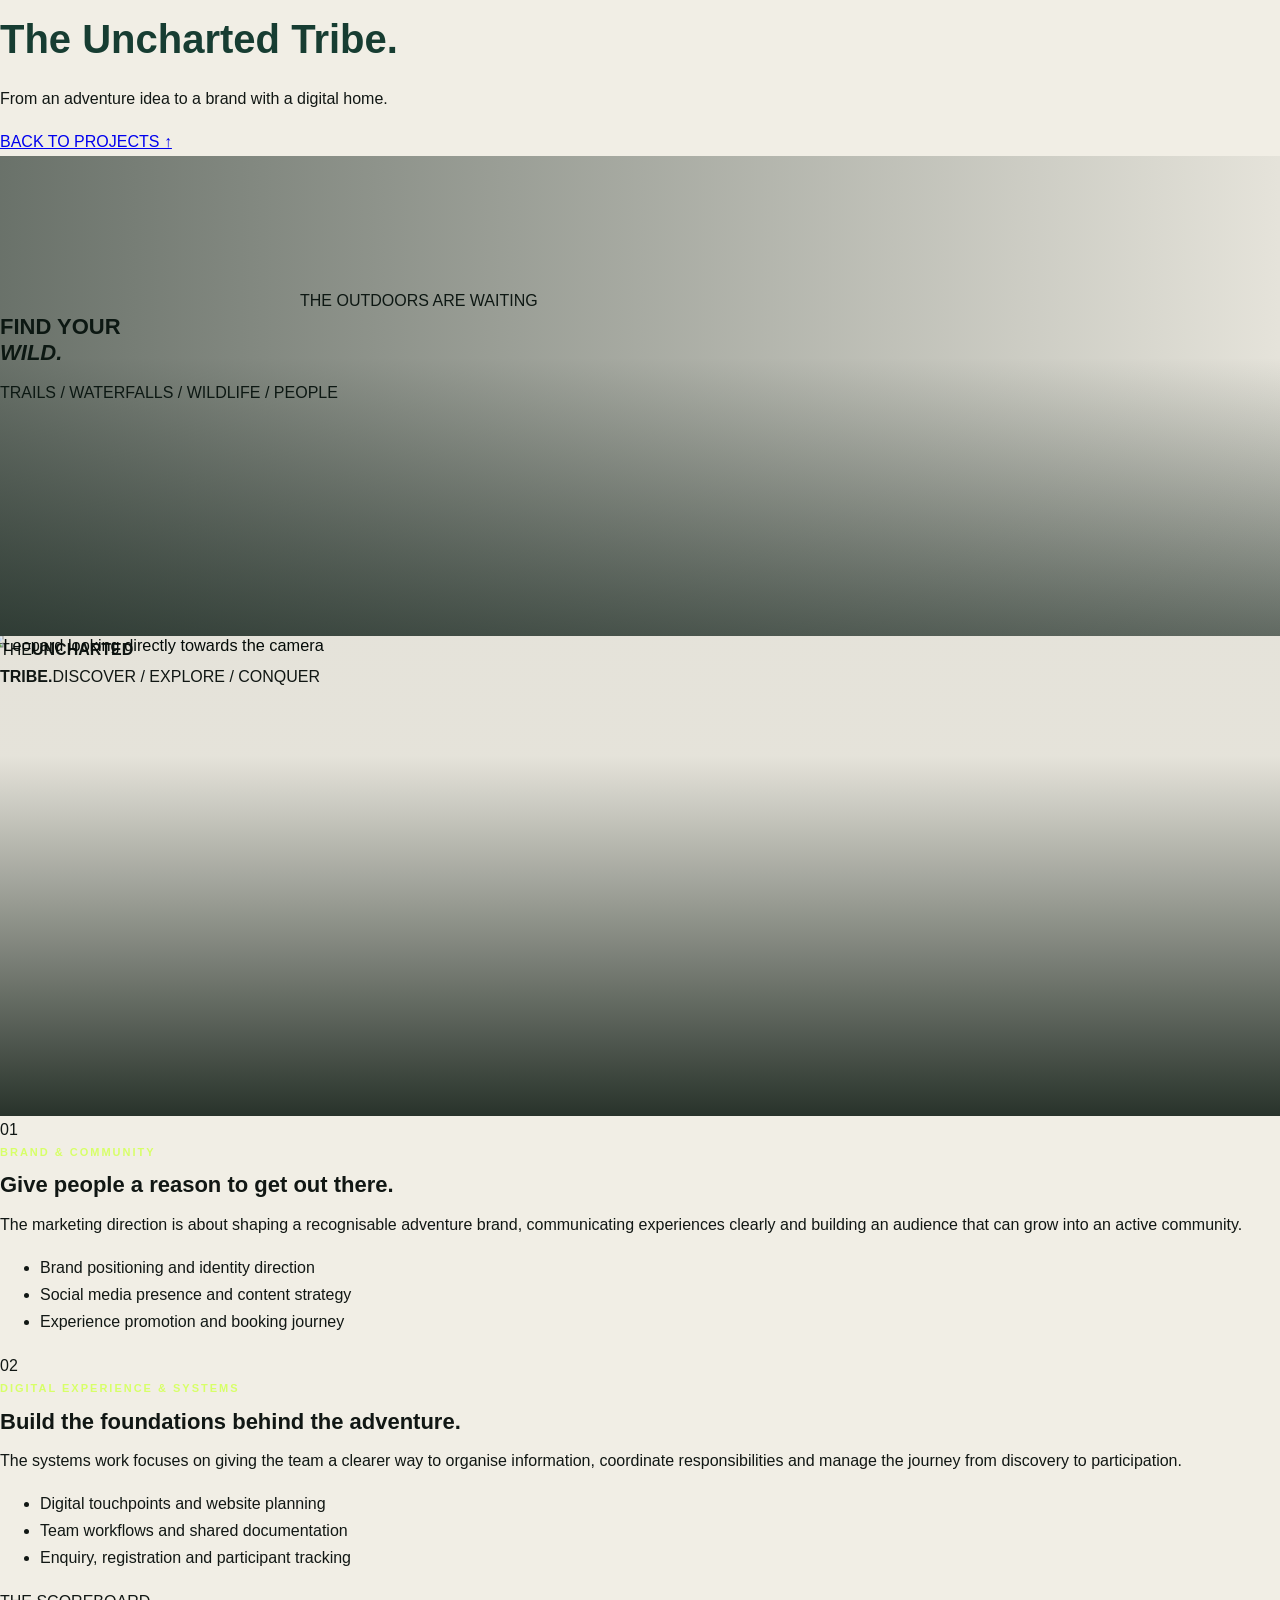
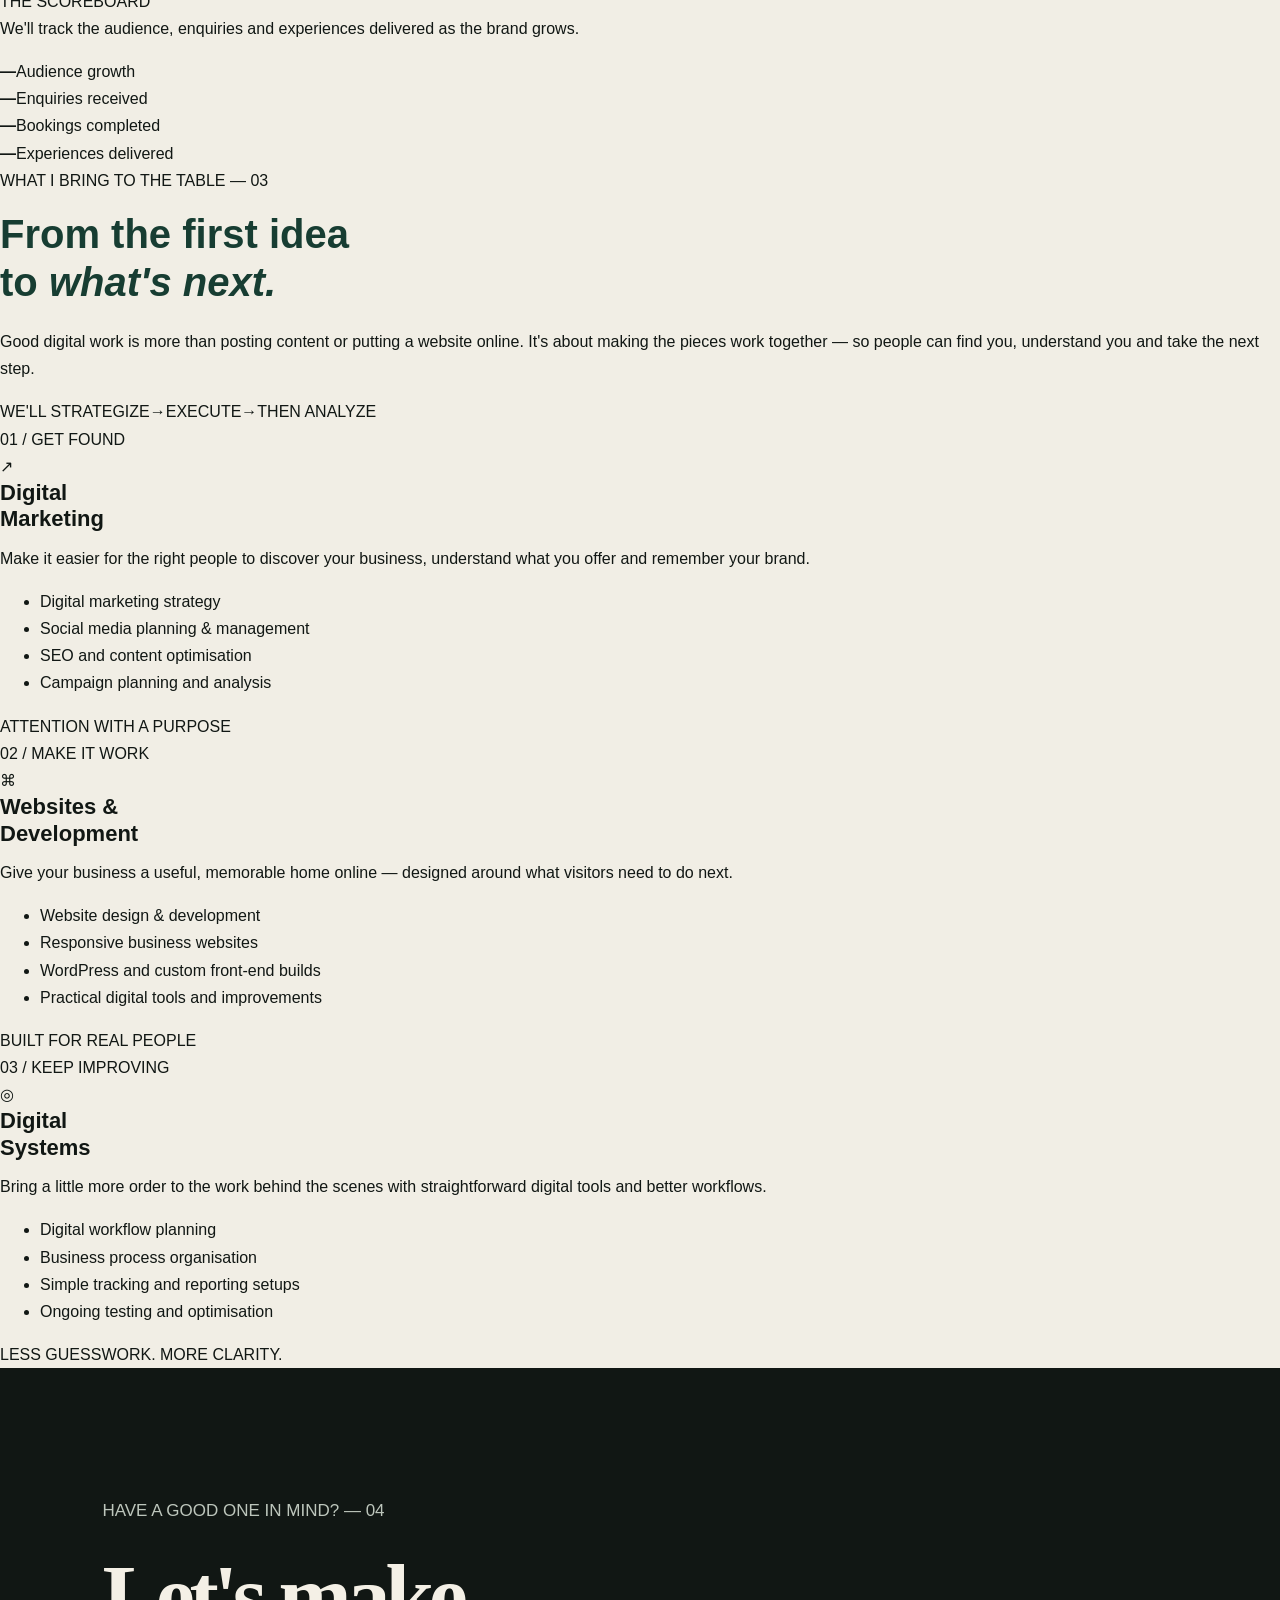
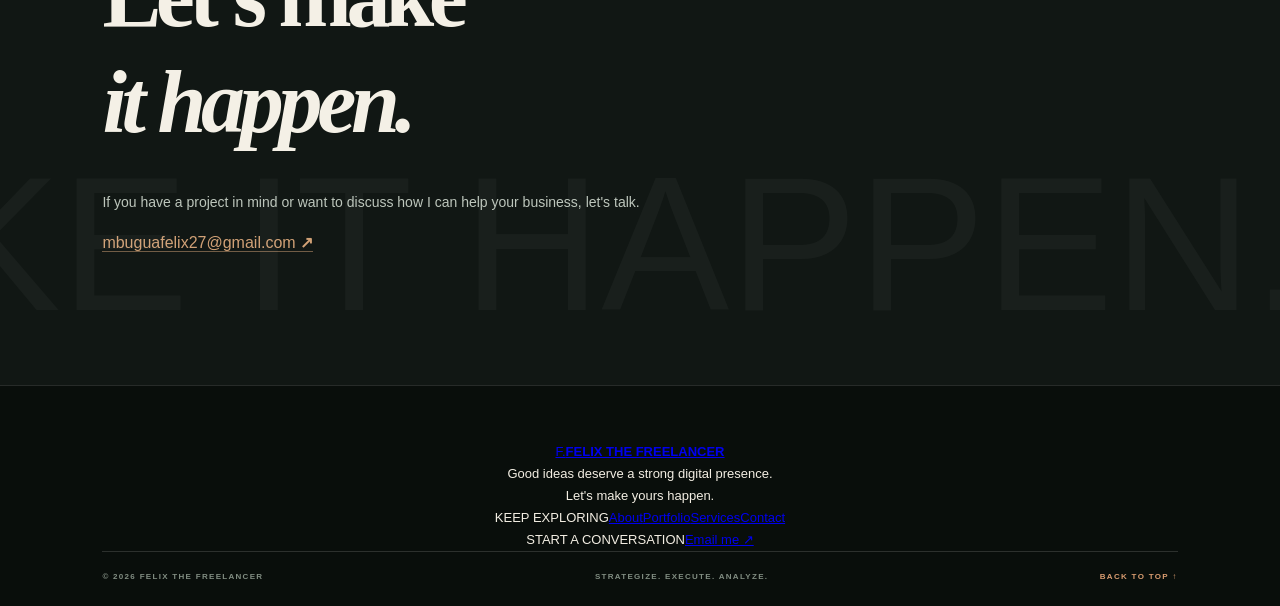
==== commit b6dcaaff: "Rebuild portfolio structure and editorial experience" ====
--- a/index.html
+++ b/index.html
@@ -1,444 +1,69 @@
-<!DOCTYPE html>
+<!doctype html>
 <html lang="en">
-
 <head>
-    <meta charset="UTF-8">
-    <meta name="viewport" content="width=device-width, initial-scale=1.0">
-
-    <title>Marketing & Software | FelixTheFreelancer</title>
-
-    <link rel="stylesheet" href="style.css">
-    <script src="script.js" defer></script>
+<meta charset="utf-8"><meta name="viewport" content="width=device-width,initial-scale=1"><meta name="theme-color" content="#101510">
+<meta name="description" content="FelixTheFreelancer combines digital marketing, web development and practical digital systems to help businesses grow.">
+<title>FelixTheFreelancer — Strategy. Digital. Momentum.</title>
+<link rel="preconnect" href="https://images.pexels.com"><link rel="preconnect" href="https://videos.pexels.com">
+<link rel="stylesheet" href="style.css"><script src="script.js" defer></script>
 </head>
-
 <body>
-
-    <!-- Navigation -->
-    <nav>
-
-        <a href="#hero" class="logo">
-            <span class="logo-name">FELIX</span>
-            <span class="logo-subtitle">THE FREELANCER</span>
-        </a>
-
-        <button
-            class="menu-toggle"
-            aria-label="Open navigation menu"
-            aria-expanded="false"
-            aria-controls="nav-links"
-        >
-            <span></span>
-            <span></span>
-            <span></span>
-        </button>
-
-        <div class="nav-links" id="nav-links">
-            <a href="#about">About Me</a>
-            <a href="#projects">Portfolio</a>
-            <a href="#skills">Services</a>
-            <a href="#contact">Contact Me</a>
-        </div>
-
-    </nav>
-
-
-    <main>
-
-        <!-- Hero Section -->
-<section id="hero" class="hero-experiment hero-cinematic">
-    <video class="hero-video" autoplay muted loop playsinline preload="metadata"
-        poster="https://images.pexels.com/videos/13522169/coder-development-javascript-js-13522169.jpeg?auto=compress&cs=tinysrgb&w=2000"
-        aria-hidden="true">
-        <source src="https://videos.pexels.com/video-files/13522169/13522169-uhd_3840_2160_25fps.mp4" type="video/mp4">
-    </video>
-    <div class="hero-video-shade" aria-hidden="true"></div>
-    <div class="hero-grain" aria-hidden="true"></div>
-    <div class="hero-shell">
-        <div class="hero-copy">
-            <div class="hero-kicker"><span class="hero-kicker-dot"></span><span id="typing-text">HELLO, I'M FELIX.</span><span class="typing-cursor" aria-hidden="true"></span></div>
-            <p class="hero-overline">DIGITAL MARKETING <span>×</span> SOFTWARE DEVELOPMENT</p>
-            <h1>I help businesses<br>build their <em>digital presence.</em></h1>
-            <p class="hero-description">Through combining digital marketing and software engineering, I help businesses reach more people online and build a stronger digital presence.</p>
-            <div class="hero-actions">
-                <a href="#contact" class="hero-button hero-button-primary">Let's work together <span aria-hidden="true">↗</span></a>
-                <a href="#projects" class="hero-button hero-button-secondary">Explore my work <span aria-hidden="true">↓</span></a>
-            </div>
-            <div class="hero-capabilities"><span>WE’LL STRATEGIZE</span><i></i><span>EXECUTE</span><i></i><span>THEN ANALYZE</span></div>
-        </div>
-        <div class="hero-workbench" aria-label="A visual snapshot of marketing and development work">
-            <div class="workbench-header">
-                <div class="workbench-window-dots"><i></i><i></i><i></i></div>
-                <span>IDEAS INTO ACTION</span>
-                <span class="workbench-live"><i></i> IN PROGRESS</span>
-            </div>
-            <div class="workbench-editor">
-                <div class="editor-topline"><span>01 / DEVELOPMENT</span><span>index.html</span></div>
-                <div class="editor-code" aria-hidden="true">
-                    <span class="code-line"><b>01</b><i>&lt;section</i> <em>class</em>=<strong>"big-idea"</strong><i>&gt;</i></span>
-                    <span class="code-line"><b>02</b>&nbsp;&nbsp;<i>&lt;h1&gt;</i>Make it matter<i>&lt;/h1&gt;</i></span>
-                    <span class="code-line"><b>03</b>&nbsp;&nbsp;<i>&lt;p&gt;</i>Built for people.<i>&lt;/p&gt;</i></span>
-                    <span class="code-line"><b>04</b><i>&lt;/section&gt;</i></span>
-                    <span class="code-cursor" aria-hidden="true"></span>
-                </div>
-            </div>
-            <div class="workbench-task">
-                <div class="task-heading"><span>02 / MARKETING</span><span>CAMPAIGN CHECKLIST</span></div>
-                <h2>Make the right moves.</h2>
-                <div class="task-progress"><span></span></div>
-                <ul class="task-list">
-                    <li class="task-done"><span class="task-check">✓</span><span>Know who you're speaking to</span><small>DONE</small></li>
-                    <li class="task-done"><span class="task-check">✓</span><span>Give the brand a clear voice</span><small>DONE</small></li>
-                    <li><span class="task-check"></span><span>Build the digital experience</span><small>BUILD</small></li>
-                    <li><span class="task-check"></span><span>Launch, learn and improve</span><small>GROW</small></li>
-                </ul>
-                <div class="task-footer"><span>STRATEGY MEETS EXECUTION</span><span>FTF / 001</span></div>
-            </div>
-        </div>
-    </div>
-    <div class="hero-bottomline"><span>THINK CLEARLY. BUILD BOLDLY. KEEP MOVING.</span><a href="#about">SCROLL TO DISCOVER ↓</a></div>
+<header class="site-header">
+<a class="brand" href="#home" aria-label="FelixTheFreelancer home"><span class="brand-mark">F<span>.</span></span><span class="brand-name">FELIX THE<br>FREELANCER</span></a>
+<button class="menu-toggle" aria-label="Open menu" aria-expanded="false" aria-controls="primary-navigation"><i></i><i></i></button>
+<nav class="primary-navigation" id="primary-navigation"><a href="#about">About</a><a href="#projects">Portfolio</a><a href="#services">Services</a><a class="nav-contact" href="#contact">Let's talk <b>↗</b></a></nav>
+</header>
+<main>
+<section class="hero" id="home">
+<video class="hero-film" autoplay muted loop playsinline preload="metadata" poster="https://images.pexels.com/videos/13522169/coder-development-javascript-js-13522169.jpeg?auto=compress&cs=tinysrgb&w=2000" aria-hidden="true"><source src="https://videos.pexels.com/video-files/13522169/13522169-uhd_3840_2160_25fps.mp4" type="video/mp4"></video>
+<div class="hero-scrim"></div><div class="hero-grain"></div>
+<div class="hero-inner">
+<div class="hero-copy">
+<p class="eyebrow hero-eyebrow"><span class="status-dot"></span><span id="typed-intro">HELLO, I'M FELIX.</span><span class="type-cursor"></span></p>
+<p class="hero-discipline">DIGITAL MARKETING <i>×</i> SOFTWARE DEVELOPMENT</p>
+<h1>I help businesses<br>build their <em>digital presence.</em></h1>
+<p class="hero-description">Through combining digital marketing and software engineering, I help businesses reach more people online and build a stronger digital presence.</p>
+<div class="hero-actions"><a class="button button-accent" href="#contact">Let's work together <b>↗</b></a><a class="text-link" href="#projects">Explore my work <b>↓</b></a></div>
+</div>
+<div class="hero-console" aria-label="A visual snapshot of marketing and development work">
+<div class="console-top"><span class="console-lights"><i></i><i></i><i></i></span><span>IDEAS INTO ACTION</span><span class="console-live"><i></i> IN PROGRESS</span></div>
+<div class="console-code"><div class="console-meta"><span>01 / DEVELOPMENT</span><span>index.html</span></div><div class="code-lines" aria-hidden="true"><p><b>01</b> <i>&lt;section</i> <em>class</em>=<strong>"big-idea"</strong><i>&gt;</i></p><p><b>02</b> &nbsp;&nbsp;<i>&lt;h1&gt;</i>Make it matter<i>&lt;/h1&gt;</i></p><p><b>03</b> &nbsp;&nbsp;<i>&lt;p&gt;</i>Built for people.<i>&lt;/p&gt;</i></p><p><b>04</b> <i>&lt;/section&gt;</i></p></div></div>
+<div class="console-plan"><div class="plan-heading"><span>02 / MARKETING</span><span>CAMPAIGN CHECKLIST</span></div><h2>Make the right moves.</h2><div class="plan-rule"><span></span></div><ul><li class="complete"><span>✓</span> Know who you're speaking to <small>DONE</small></li><li class="complete"><span>✓</span> Give the brand a clear voice <small>DONE</small></li><li><span></span> Build the digital experience <small>BUILD</small></li><li><span></span> Launch, learn and improve <small>GROW</small></li></ul></div>
+<div class="console-foot"><span>WE'LL STRATEGIZE. EXECUTE. THEN ANALYZE.</span><span>FTF / 001</span></div>
+</div></div>
+<div class="hero-foot"><span>THINK CLEARLY. BUILD BOLDLY. KEEP MOVING.</span><a href="#about">SCROLL TO DISCOVER <b>↓</b></a></div>
 </section>
 
-<!-- About Section -->
-<section id="about" class="about-photo-section">
-    <div class="about-photo" aria-hidden="true"></div>
-    <div class="about-photo-shade" aria-hidden="true"></div>
+<section class="about-section" id="about"><div class="about-image" role="img" aria-label="A wooden Jenga tower during a game"></div><div class="about-overlay"></div>
+<div class="section-shell about-layout"><div class="about-heading"><p class="eyebrow dark-eyebrow">A LITTLE ABOUT ME <span>— 01</span></p><h2>I'm Felix.<br><em>Curious about ideas.</em><br>Even more curious about making them happen.</h2><p class="about-stamp">DIGITAL MARKETING <b>+</b> SOFTWARE</p></div>
+<div class="about-copy"><p class="about-lead">Ever come across a business online and wonder what made you stop scrolling? I do. I'm curious about the little things that make people notice, click and connect.</p><p>That curiosity pulled me into digital marketing. Then I wanted to understand what happens after the click — the websites, tools and technology behind the experience. That's what led me to software development.</p><p>Now I enjoy working across both sides: helping ideas find their audience and building digital experiences that bring them to life. I'm always testing, learning and turning ideas into projects.</p><div class="about-signoff"><span>Enough about me, though.</span><strong>Let's get to the interesting stuff <b>↘</b></strong></div></div></div><span class="about-vertical">BUILT THROUGH CURIOSITY / NAIROBI, KENYA</span></section>
 
-    <div class="about-content">
+<section class="projects-section" id="projects"><div class="section-shell">
+<div class="projects-heading"><div><p class="eyebrow">SELECTED VENTURES <span>— 02</span></p><h2>Building businesses.<br><em>Brick by Brick.</em></h2></div><p class="projects-intro-copy">These aren't just concepts sitting in a notebook anymore. They're real ventures I'm helping shape, improve and build systems around. Here's a look at the work from both the marketing and technology sides.</p></div>
+<div class="project-feature-grid">
+<a class="venture-card kuku-card" href="#kuku-case-study" aria-label="Explore Kuku Mafia case study"><div class="venture-art kuku-art"><img src="https://images.pexels.com/photos/19264385/pexels-photo-19264385.jpeg?auto=compress&cs=tinysrgb&w=1800" alt="Golden crispy fried chicken pieces" loading="lazy"><div class="venture-shade"></div><div class="venture-top"><span>01 / FOOD & HOSPITALITY</span><span>ONGOING</span></div><div class="kuku-art-title">CRISPY.<br><em>JUICY.</em><br>NO GAMES.</div><div class="kuku-art-stamp">JOIN<br>THE<br>FAMILY</div><div class="venture-bottom"><strong>KUKU MAFIA</strong><span>FOR THE PEOPLE ↗</span></div></div><div class="venture-info"><div><span class="venture-number">01</span><h3>Kuku Mafia</h3></div><p>Making a neighbourhood chicken business more recognisable, easier to order from and better organised behind the scenes.</p><div class="venture-tags"><span>Brand & Marketing</span><span>Business Systems</span><b>EXPLORE ↗</b></div></div></a>
+<a class="venture-card tribe-card" href="#tribe-case-study" aria-label="Explore The Uncharted Tribe case study"><div class="venture-art tribe-art"><img class="tribe-waterfall" src="https://images.pexels.com/photos/24604559/pexels-photo-24604559.jpeg?auto=compress&cs=tinysrgb&w=1800" alt="Waterfall cutting through a lush green landscape" loading="lazy"><div class="venture-shade"></div><img class="tribe-leopard" src="https://images.pexels.com/photos/37217866/pexels-photo-37217866/free-photo-of-close-up-portrait-of-a-majestic-leopard.jpeg?auto=compress&dpr=1&h=1200&w=1800" alt="Distinctive close-up portrait of a leopard" loading="lazy"><div class="venture-top"><span>02 / ADVENTURE & EXPERIENCES</span><span>IN DEVELOPMENT</span></div><div class="tribe-art-title">GO<br><em>BEYOND.</em></div><div class="tribe-art-caption">DISCOVER / EXPLORE / CONQUER</div><div class="venture-bottom"><strong>THE UNCHARTED TRIBE</strong><span>FIND YOUR WILD ↗</span></div></div><div class="venture-info"><div><span class="venture-number">02</span><h3>The Uncharted Tribe</h3></div><p>Building an adventure brand and the digital foundations that turn good experiences into a community people can find.</p><div class="venture-tags"><span>Brand & Marketing</span><span>Digital Experience</span><b>EXPLORE ↗</b></div></div></a>
+</div><div class="proof-note"><span>↳</span><p>The numbers matter. Each case study will show the starting point, what changed and the measurable results — not numbers pulled out of thin air.</p></div>
+</div></section>
 
-        <div class="about-heading">
-            <span class="about-label">A LITTLE ABOUT ME</span>
+<section class="case-section kuku-case" id="kuku-case-study"><div class="section-shell">
+<div class="case-heading"><div><p class="eyebrow">01 / CASE STUDY <span>— FOOD & HOSPITALITY</span></p><h2>Kuku Mafia<span>.</span></h2><p>Making the everyday chicken experience work better.</p></div><a class="case-back" href="#projects">BACK TO PROJECTS ↑</a></div>
+<div class="kuku-board"><div class="kuku-board-photo"><img src="https://images.pexels.com/photos/19264385/pexels-photo-19264385.jpeg?auto=compress&cs=tinysrgb&w=2200" alt="Close-up of freshly fried chicken" loading="lazy"><div class="kuku-board-shade"></div><span class="board-label">KUKU MAFIA / THE CHICKEN JOINT</span><div class="kuku-board-wordmark">KUKU<br><em>MAFIA.</em></div><span class="kuku-board-slogan">HOT. CRISPY. FOR THE PEOPLE.</span></div><div class="kuku-menu-board"><span class="board-label">THE MENU / THE MAIN EVENT</span><h3>GOOD FOOD.<br>NO NONSENSE.</h3><div class="menu-lines"><div><span>CHICKEN PIECES</span><b>THE MAIN EVENT</b></div><div><span>GIZZARDS & LIVER</span><b>THE GOOD STUFF</b></div><div><span>SIDES & EXTRAS</span><b>MAKE IT A MEAL</b></div></div><span class="menu-board-foot">FRESH FROM THE FRYER / KM—001</span></div></div>
+<div class="case-columns"><article class="case-track"><span class="track-index">01</span><p class="track-label">MARKETING & CUSTOMER EXPERIENCE</p><h3>Get noticed. Make ordering easier. Bring customers back.</h3><p>The focus is on making the offer clear and appealing, improving how customers discover the menu and creating a more consistent path from seeing the food to placing an order.</p><ul><li>Brand and offer positioning</li><li>Menu presentation and promotional content</li><li>Customer communication and repeat orders</li></ul></article><article class="case-track"><span class="track-index">02</span><p class="track-label">SOFTWARE & BUSINESS SYSTEMS</p><h3>Less guesswork behind the counter.</h3><p>The systems work is about making daily operations easier to track, understand and improve — starting with practical tools before adding unnecessary complexity.</p><ul><li>Digital POS setup and product records</li><li>Sales, expense and stock tracking</li><li>Simple reporting for better decisions</li></ul></article></div>
+<div class="scoreboard"><div><span class="eyebrow">THE SCOREBOARD</span><p>Performance figures will be added once they're consistently tracked.</p></div><div class="score-grid"><div><strong>—</strong><span>Orders tracked</span></div><div><strong>—</strong><span>Revenue recorded</span></div><div><strong>—</strong><span>Repeat customers</span></div><div><strong>—</strong><span>Stock accuracy</span></div></div></div>
+</div></section>
 
-            <h2>
-                I'm Felix.
-                <span>Curious about ideas. Even more curious about making them happen.</span>
-            </h2>
+<section class="case-section tribe-case" id="tribe-case-study"><div class="section-shell">
+<div class="case-heading"><div><p class="eyebrow">02 / CASE STUDY <span>— ADVENTURE & EXPERIENCES</span></p><h2>The Uncharted Tribe<span>.</span></h2><p>From an adventure idea to a brand with a digital home.</p></div><a class="case-back" href="#projects">BACK TO PROJECTS ↑</a></div>
+<div class="tribe-board"><div class="tribe-board-landscape"><video class="tribe-board-film" muted loop playsinline preload="none" poster="https://images.pexels.com/photos/24604559/pexels-photo-24604559.jpeg?auto=compress&cs=tinysrgb&w=1600" aria-hidden="true"><source src="https://videos.pexels.com/video-files/36450898/15457109_3840_2160_30fps.mp4" type="video/mp4"></video><div class="tribe-landscape-shade"></div><span class="board-label">THE OUTDOORS ARE WAITING</span><h3>FIND YOUR<br><em>WILD.</em></h3><span class="tribe-landscape-foot">TRAILS / WATERFALLS / WILDLIFE / PEOPLE</span></div><div class="tribe-board-leopard"><img src="https://images.pexels.com/photos/37217866/pexels-photo-37217866/free-photo-of-close-up-portrait-of-a-majestic-leopard.jpeg?auto=compress&dpr=1&h=1200&w=1800" alt="Leopard looking directly towards the camera" loading="lazy"><div class="tribe-leopard-shade"></div><span class="tribe-wordmark-small">THE</span><strong>UNCHARTED<br>TRIBE.</strong><span class="tribe-leopard-foot">DISCOVER / EXPLORE / CONQUER</span></div></div>
+<div class="case-columns"><article class="case-track"><span class="track-index">01</span><p class="track-label">BRAND & COMMUNITY</p><h3>Give people a reason to get out there.</h3><p>The marketing direction is about shaping a recognisable adventure brand, communicating experiences clearly and building an audience that can grow into an active community.</p><ul><li>Brand positioning and identity direction</li><li>Social media presence and content strategy</li><li>Experience promotion and booking journey</li></ul></article><article class="case-track"><span class="track-index">02</span><p class="track-label">DIGITAL EXPERIENCE & SYSTEMS</p><h3>Build the foundations behind the adventure.</h3><p>The systems work focuses on giving the team a clearer way to organise information, coordinate responsibilities and manage the journey from discovery to participation.</p><ul><li>Digital touchpoints and website planning</li><li>Team workflows and shared documentation</li><li>Enquiry, registration and participant tracking</li></ul></article></div>
+<div class="scoreboard"><div><span class="eyebrow">THE SCOREBOARD</span><p>We'll track the audience, enquiries and experiences delivered as the brand grows.</p></div><div class="score-grid"><div><strong>—</strong><span>Audience growth</span></div><div><strong>—</strong><span>Enquiries received</span></div><div><strong>—</strong><span>Bookings completed</span></div><div><strong>—</strong><span>Experiences delivered</span></div></div></div>
+</div></section>
 
-            <span class="about-side-note">DIGITAL MARKETING <span>+</span> SOFTWARE</span>
-        </div>
+<section class="services-section" id="services"><div class="section-shell"><div class="services-intro"><p class="eyebrow dark-eyebrow">WHAT I BRING TO THE TABLE <span>— 03</span></p><h2>From the first idea<br>to <em>what's next.</em></h2><p>Good digital work is more than posting content or putting a website online. It's about making the pieces work together — so people can find you, understand you and take the next step.</p><div class="process-line"><span>WE'LL STRATEGIZE</span><b>→</b><span>EXECUTE</span><b>→</b><span>THEN ANALYZE</span></div></div>
+<div class="service-grid"><article class="service-card"><span class="service-count">01 / GET FOUND</span><div class="service-symbol">↗</div><h3>Digital<br>Marketing</h3><p>Make it easier for the right people to discover your business, understand what you offer and remember your brand.</p><ul><li>Digital marketing strategy</li><li>Social media planning & management</li><li>SEO and content optimisation</li><li>Campaign planning and analysis</li></ul><span class="service-foot">ATTENTION WITH A PURPOSE</span></article><article class="service-card"><span class="service-count">02 / MAKE IT WORK</span><div class="service-symbol">⌘</div><h3>Websites &<br>Development</h3><p>Give your business a useful, memorable home online — designed around what visitors need to do next.</p><ul><li>Website design & development</li><li>Responsive business websites</li><li>WordPress and custom front-end builds</li><li>Practical digital tools and improvements</li></ul><span class="service-foot">BUILT FOR REAL PEOPLE</span></article><article class="service-card"><span class="service-count">03 / KEEP IMPROVING</span><div class="service-symbol">◎</div><h3>Digital<br>Systems</h3><p>Bring a little more order to the work behind the scenes with straightforward digital tools and better workflows.</p><ul><li>Digital workflow planning</li><li>Business process organisation</li><li>Simple tracking and reporting setups</li><li>Ongoing testing and optimisation</li></ul><span class="service-foot">LESS GUESSWORK. MORE CLARITY.</span></article></div></div></section>
 
-        <div class="about-story">
-
-            <p class="about-lead">
-                Ever come across a business online and wonder what made you stop scrolling?
-                I do. I'm curious about the little things that make people notice, click and connect.
-            </p>
-
-            <p>
-                That curiosity pulled me into digital marketing. Then I wanted to understand
-                what happens after the click — the websites, tools and technology behind
-                the experience. That's what led me to software development.
-            </p>
-
-            <p>
-                Now I enjoy working across both sides: helping ideas find their audience
-                and building digital experiences that bring them to life. I'm always
-                testing, learning and turning ideas into projects.
-            </p>
-
-            <div class="about-closing">
-                Enough about me, though. Let's get to the interesting stuff.
-            </div>
-
-        </div>
-
-    </div>
-
-</section>
-
-
-        <!-- Projects Section -->
-        <section id="projects">
-
-            <div class="projects-intro">
-                <span class="projects-eyebrow">SELECTED VENTURES / 2026</span>
-                <h2>Building businesses.<br><span>Brick by Brick.</span></h2>
-                <p>
-                    These aren't just concepts sitting in a notebook anymore. They're real ventures I'm helping shape, improve and build systems around. Here's a look at the work from both the marketing and technology sides.
-                </p>
-            </div>
-
-            <div class="project-grid">
-
-                <a class="project-card project-card-kuku" href="#kuku-case-study" aria-label="Explore the Kuku Mafia case study">
-                    <div class="project-card-top">
-                        <span class="project-index">01 / FOOD &amp; HOSPITALITY</span>
-                        <span class="project-stage">ONGOING</span>
-                    </div>
-                    <div class="project-visual kuku-card-art">
-    <img src="https://images.pexels.com/photos/19264385/pexels-photo-19264385.jpeg?auto=compress&cs=tinysrgb&w=1800" alt="Golden crispy fried chicken pieces, close-up food photography" loading="lazy">
-    <div class="kuku-card-shade"></div><div class="kuku-card-topline"><span>KM / 001</span><span>THE FAMILY BUSINESS</span></div>
-    <div class="kuku-card-headline">CRISPY.<br><em>JUICY.</em><br>NO GAMES.</div><div class="kuku-card-sticker">JOIN<br>THE<br>FAMILY</div>
-    <div class="kuku-card-foot"><span>KUKU MAFIA</span><span>FOR THE PEOPLE ↗</span></div>
-</div>
-                    <div class="project-card-main">
-                        <span class="project-monogram">KM.</span>
-                        <h3>Kuku Mafia</h3>
-                        <p class="project-description">
-                            Turning a neighbourhood chicken business into a more organised,
-                            recognisable and customer-friendly operation.
-                        </p>
-                    </div>
-                    <div class="project-card-bottom">
-                        <div class="project-disciplines">
-                            <span>Marketing</span>
-                            <span>Software &amp; Systems</span>
-                        </div>
-                        <span class="project-card-cta">Explore the work <span aria-hidden="true">↗</span></span>
-                    </div>
-                    <span class="project-card-watermark" aria-hidden="true">KM</span>
-                </a>
-
-                <a class="project-card project-card-tribe" href="#tribe-case-study" aria-label="Explore The Uncharted Tribe case study">
-                    <div class="project-card-top">
-                        <span class="project-index">02 / ADVENTURE &amp; EXPERIENCES</span>
-                        <span class="project-stage">IN DEVELOPMENT</span>
-                    </div>
-                    <div class="project-visual tribe-card-art">
-    <img class="tribe-waterfall-image" src="https://images.pexels.com/photos/24604559/pexels-photo-24604559.jpeg?auto=compress&cs=tinysrgb&w=1800" alt="Waterfall dropping through dense green rainforest" loading="lazy">
-    <div class="tribe-card-overlay"></div>
-    <img class="tribe-leopard-image" src="https://images.pexels.com/photos/37217866/pexels-photo-37217866/free-photo-of-close-up-portrait-of-a-majestic-leopard.jpeg?auto=compress&dpr=1&h=1200&w=1800" alt="Close-up portrait of a leopard in its natural habitat" loading="lazy">
-    <div class="tribe-card-caption"><span>DISCOVER / EXPLORE / CONQUER</span><strong>GO<br>BEYOND.</strong></div><div class="tribe-card-coordinates">THE WILD IS CALLING / 01</div>
-</div>
-                    <div class="project-card-main">
-                        <span class="project-monogram">UT.</span>
-                        <h3>The Uncharted Tribe</h3>
-                        <p class="project-description">
-                            Building an adventure brand and the digital foundations that
-                            help turn good experiences into a community people can find.
-                        </p>
-                    </div>
-                    <div class="project-card-bottom">
-                        <div class="project-disciplines">
-                            <span>Marketing</span>
-                            <span>Software &amp; Systems</span>
-                        </div>
-                        <span class="project-card-cta">Explore the work <span aria-hidden="true">↗</span></span>
-                    </div>
-                    <span class="project-card-watermark" aria-hidden="true">UT</span>
-                </a>
-
-            </div>
-
-            <div class="projects-note">
-                <span class="projects-note-mark">↳</span>
-                <p>
-                    The numbers matter. As the work progresses, each case study will show
-                    the starting point, what changed and the measurable results — not
-                    numbers pulled out of thin air.
-                </p>
-            </div>
-
-            <div class="case-study-list">
-
-                <article class="case-study case-study-kuku" id="kuku-case-study">
-                    <div class="case-study-heading">
-                        <div>
-                            <span class="case-study-kicker">01 / CASE STUDY</span>
-                            <h3>Kuku Mafia</h3>
-                            <p>Making the everyday customer experience work better.</p>
-                        </div>
-                        <a href="#projects" class="case-study-back">Back to projects ↑</a>
-                    </div>
-
-                    <div class="case-visual-board kuku-brand-board">
-    <div class="kuku-board-photo">
-        <img src="https://images.pexels.com/photos/19264385/pexels-photo-19264385.jpeg?auto=compress&cs=tinysrgb&w=2200" alt="Crispy golden fried chicken close-up" loading="lazy">
-        <div class="kuku-board-photo-shade"></div><span class="kuku-board-top">KUKU MAFIA / THE CHICKEN JOINT</span>
-        <div class="kuku-board-wordmark">KUKU<br><em>MAFIA.</em></div><span class="kuku-board-slogan">FOR THE PEOPLE.</span><span class="kuku-board-join">JOIN THE FAMILY ↗</span>
-    </div>
-    <div class="kuku-board-menu">
-        <div class="kuku-menu-heading"><span>01 / THE MENU</span><strong>GOOD FOOD.<br>NO NONSENSE.</strong><small>FRESH FROM THE FRYER</small></div>
-        <div class="kuku-menu-lines"><div><span>CHICKEN PIECES</span><b>THE MAIN EVENT</b></div><div><span>GIZZARDS &amp; LIVER</span><b>THE GOOD STUFF</b></div><div><span>SIDES &amp; EXTRAS</span><b>MAKE IT A MEAL</b></div></div>
-        <div class="kuku-menu-footer"><span>HOT. CRISPY. MADE FOR SHARING.</span><span>KM / 001</span></div>
-    </div>
-</div>
-                    <div class="case-study-columns">
-                        <div class="case-study-track">
-                            <span class="track-number">01</span>
-                            <span class="track-label">MARKETING</span>
-                            <h4>Get noticed. Make ordering easier. Bring customers back.</h4>
-                            <p>
-                                The focus is on making the offer clear and appealing, improving
-                                how customers discover the menu and creating a more consistent
-                                path from seeing the food to placing an order.
-                            </p>
-                            <ul>
-                                <li>Brand and offer positioning</li>
-                                <li>Menu presentation and promotional content</li>
-                                <li>Customer communication and repeat orders</li>
-                            </ul>
-                        </div>
-
-                        <div class="case-study-track">
-                            <span class="track-number">02</span>
-                            <span class="track-label">SOFTWARE &amp; SYSTEMS</span>
-                            <h4>Less guesswork behind the counter.</h4>
-                            <p>
-                                The systems work is about making daily operations easier to
-                                track, understand and improve — starting with practical tools
-                                before adding unnecessary complexity.
-                            </p>
-                            <ul>
-                                <li>Digital POS setup and product records</li>
-                                <li>Sales, expense and stock tracking</li>
-                                <li>Simple reporting for better decisions</li>
-                            </ul>
-                        </div>
-                    </div>
-
-                    <div class="case-study-measurements">
-                        <div class="measurements-heading">
-                            <span>THE SCOREBOARD</span>
-                            <p>Performance figures will be added once they're consistently tracked.</p>
-                        </div>
-                        <div class="measurement-grid">
-                            <div><strong>—</strong><span>Orders tracked</span></div>
-                            <div><strong>—</strong><span>Revenue recorded</span></div>
-                            <div><strong>—</strong><span>Repeat customers</span></div>
-                            <div><strong>—</strong><span>Stock accuracy</span></div>
-                        </div>
-                    </div>
-                </article>
-
-                <article class="case-study case-study-tribe" id="tribe-case-study">
-                    <div class="case-study-heading">
-                        <div>
-                            <span class="case-study-kicker">02 / CASE STUDY</span>
-                            <h3>The Uncharted Tribe</h3>
-                            <p>From an adventure idea to a brand with a digital home.</p>
-                        </div>
-                        <a href="#projects" class="case-study-back">Back to projects ↑</a>
-                    </div>
-
-                    <div class="case-visual-board tribe-brand-board">
-    <div class="tribe-board-landscape">
-        <video class="tribe-board-waterfall" autoplay muted loop playsinline preload="none" poster="https://images.pexels.com/photos/24604559/pexels-photo-24604559.jpeg?auto=compress&cs=tinysrgb&w=1600" aria-label="Waterfall cascading through a tropical forest"><source src="https://videos.pexels.com/video-files/36450898/15457109_3840_2160_30fps.mp4" type="video/mp4"></video>
-        <div class="tribe-landscape-shade"></div><span class="tribe-board-overline">THE OUTDOORS ARE WAITING</span>
-        <div class="tribe-board-title">FIND YOUR<br><em>WILD.</em></div><span class="tribe-board-bottomline">TRAILS / WATERFALLS / WILDLIFE / PEOPLE</span>
-    </div>
-    <div class="tribe-board-leopard">
-        <img src="https://images.pexels.com/photos/37217866/pexels-photo-37217866/free-photo-of-close-up-portrait-of-a-majestic-leopard.jpeg?auto=compress&dpr=1&h=1200&w=1800" alt="Close-up portrait of a leopard in its natural habitat" loading="lazy">
-        <div class="tribe-leopard-shade"></div><div class="tribe-leopard-wordmark"><span>THE</span><strong>UNCHARTED<br>TRIBE.</strong><small>DISCOVER / EXPLORE / CONQUER</small></div>
-        <div class="tribe-leopard-coordinate">01° 10' S / 36° 49' E</div>
-    </div>
-</div>
-                    <div class="case-study-columns">
-                        <div class="case-study-track">
-                            <span class="track-number">01</span>
-                            <span class="track-label">MARKETING</span>
-                            <h4>Give people a reason to get out there.</h4>
-                            <p>
-                                The marketing direction is about shaping a recognisable
-                                adventure brand, communicating experiences clearly and
-                                building an audience that can grow into an active community.
-                            </p>
-                            <ul>
-                                <li>Brand positioning and identity direction</li>
-                                <li>Social media presence and content strategy</li>
-                                <li>Experience promotion and booking journey</li>
-                            </ul>
-                        </div>
-
-                        <div class="case-study-track">
-                            <span class="track-number">02</span>
-                            <span class="track-label">SOFTWARE &amp; SYSTEMS</span>
-                            <h4>Build the digital foundations behind the adventure.</h4>
-                            <p>
-                                The systems work focuses on giving the team a clearer way to
-                                organise information, coordinate responsibilities and manage
-                                the journey from discovery to participation.
-                            </p>
-                            <ul>
-                                <li>Digital touchpoints and website planning</li>
-                                <li>Team workflows and shared documentation</li>
-                                <li>Enquiry, registration and participant tracking</li>
-                            </ul>
-                        </div>
-                    </div>
-
-                    <div class="case-study-measurements">
-                        <div class="measurements-heading">
-                            <span>THE SCOREBOARD</span>
-                            <p>We'll track the audience, enquiries and experiences delivered as the brand grows.</p>
-                        </div>
-                        <div class="measurement-grid">
-                            <div><strong>—</strong><span>Audience growth</span></div>
-                            <div><strong>—</strong><span>Enquiries received</span></div>
-                            <div><strong>—</strong><span>Bookings completed</span></div>
-                            <div><strong>—</strong><span>Experiences delivered</span></div>
-                        </div>
-                    </div>
-                </article>
-
-            </div>
-
-        </section>
-
-
-        <!-- Services Section -->
-        <section id="skills">
-            <div class="services-intro">
-                <span class="services-eyebrow">WHAT I BRING TO THE TABLE / 03</span>
-                <h2>From the first<br><em>idea</em> to what's next.</h2>
-                <p>Good digital work is more than posting content or putting a website online. It's about making the pieces work together — so people can find you, understand you and take the next step.</p>
-                <span class="services-process">STRATEGIZE <b>→</b> EXECUTE <b>→</b> ANALYZE</span>
-            </div>
-            <article class="service-card service-card-marketing">
-                <span class="service-number">01 / GET FOUND</span><div class="service-icon" aria-hidden="true">↗</div>
-                <h3>Digital Marketing</h3>
-                <p>Make it easier for the right people to discover your business, understand what you offer and remember your brand.</p>
-                <ul><li>Digital marketing strategy</li><li>Social media planning &amp; management</li><li>SEO and content optimisation</li><li>Campaign planning and analysis</li></ul><span class="service-foot">ATTENTION WITH A PURPOSE</span>
-            </article>
-            <article class="service-card service-card-web">
-                <span class="service-number">02 / MAKE IT WORK</span><div class="service-icon" aria-hidden="true">⌘</div>
-                <h3>Websites &amp; Development</h3>
-                <p>Give your business a useful, memorable home online — designed around what visitors need to do next.</p>
-                <ul><li>Website design &amp; development</li><li>Responsive business websites</li><li>WordPress and custom front-end builds</li><li>Practical digital tools and improvements</li></ul><span class="service-foot">BUILT FOR REAL PEOPLE</span>
-            </article>
-            <article class="service-card service-card-systems">
-                <span class="service-number">03 / KEEP IMPROVING</span><div class="service-icon" aria-hidden="true">◎</div>
-                <h3>Digital Systems</h3>
-                <p>Bring a little more order to the work behind the scenes with straightforward digital tools and better workflows.</p>
-                <ul><li>Digital workflow planning</li><li>Business process organisation</li><li>Simple tracking and reporting setups</li><li>Ongoing testing and optimisation</li></ul><span class="service-foot">LESS GUESSWORK. MORE CLARITY.</span>
-            </article>
-        </section>
-
-
-        <!-- Contact Section -->
-        <section id="contact">
-
-            <h2>Contact Me</h2>
-
-            <p>
-                If you have a project in mind or want to
-                discuss how I can help your business,
-                feel free to reach out.
-            </p>
-
-            <p>
-                Email:
-                <a href="mailto:mbuguafelix27@gmail.com">
-                    mbuguafelix27@gmail.com
-                </a>
-            </p>
-
-        </section>
-
-    </main>
-
-
-    <!-- Footer -->
-    <footer class="site-footer">
-        <div class="footer-top">
-            <div class="footer-brand"><a href="#hero" class="footer-logo">FELIX<span>THE FREELANCER</span></a><p>Good ideas deserve a strong digital presence.<br>Let's make yours happen.</p></div>
-            <div class="footer-navigation"><span>TAKE THE NEXT STEP</span><a href="#about">About</a><a href="#projects">Portfolio</a><a href="#skills">Services</a><a href="#contact">Contact</a></div>
-            <div class="footer-contact"><span>HAVE SOMETHING IN MIND?</span><a class="footer-email" href="mailto:mbuguafelix27@gmail.com">Let's talk <b>↗</b></a><a href="mailto:mbuguafelix27@gmail.com">mbuguafelix27@gmail.com</a></div>
-        </div>
-        <div class="footer-bottom"><span>© 2026 FELIX THE FREELANCER</span><span>STRATEGIZE. EXECUTE. ANALYZE.</span><a href="#hero">BACK TO TOP ↑</a></div>
-    </footer>
-
-</body>
-
-</html>
-
-
+<section class="contact-section" id="contact"><div class="contact-orbit"></div><div class="section-shell contact-inner"><p class="eyebrow">HAVE A GOOD ONE IN MIND? <span>— 04</span></p><h2>Let's make<br><em>it happen.</em></h2><p>If you have a project in mind or want to discuss how I can help your business, let's talk.</p><a class="contact-email" href="mailto:mbuguafelix27@gmail.com">mbuguafelix27@gmail.com <b>↗</b></a></div></section>
+</main>
+<footer class="site-footer"><div class="section-shell"><div class="footer-main"><a class="footer-brand" href="#home"><span>F<span>.</span></span><b>FELIX THE FREELANCER</b></a><p>Good ideas deserve a strong digital presence.<br>Let's make yours happen.</p><div class="footer-links"><span>KEEP EXPLORING</span><a href="#about">About</a><a href="#projects">Portfolio</a><a href="#services">Services</a><a href="#contact">Contact</a></div><div class="footer-social"><span>START A CONVERSATION</span><a href="mailto:mbuguafelix27@gmail.com">Email me ↗</a></div></div><div class="footer-bottom"><span>© 2026 FELIX THE FREELANCER</span><span>STRATEGIZE. EXECUTE. ANALYZE.</span><a href="#home">BACK TO TOP ↑</a></div></div></footer>
+</body></html>
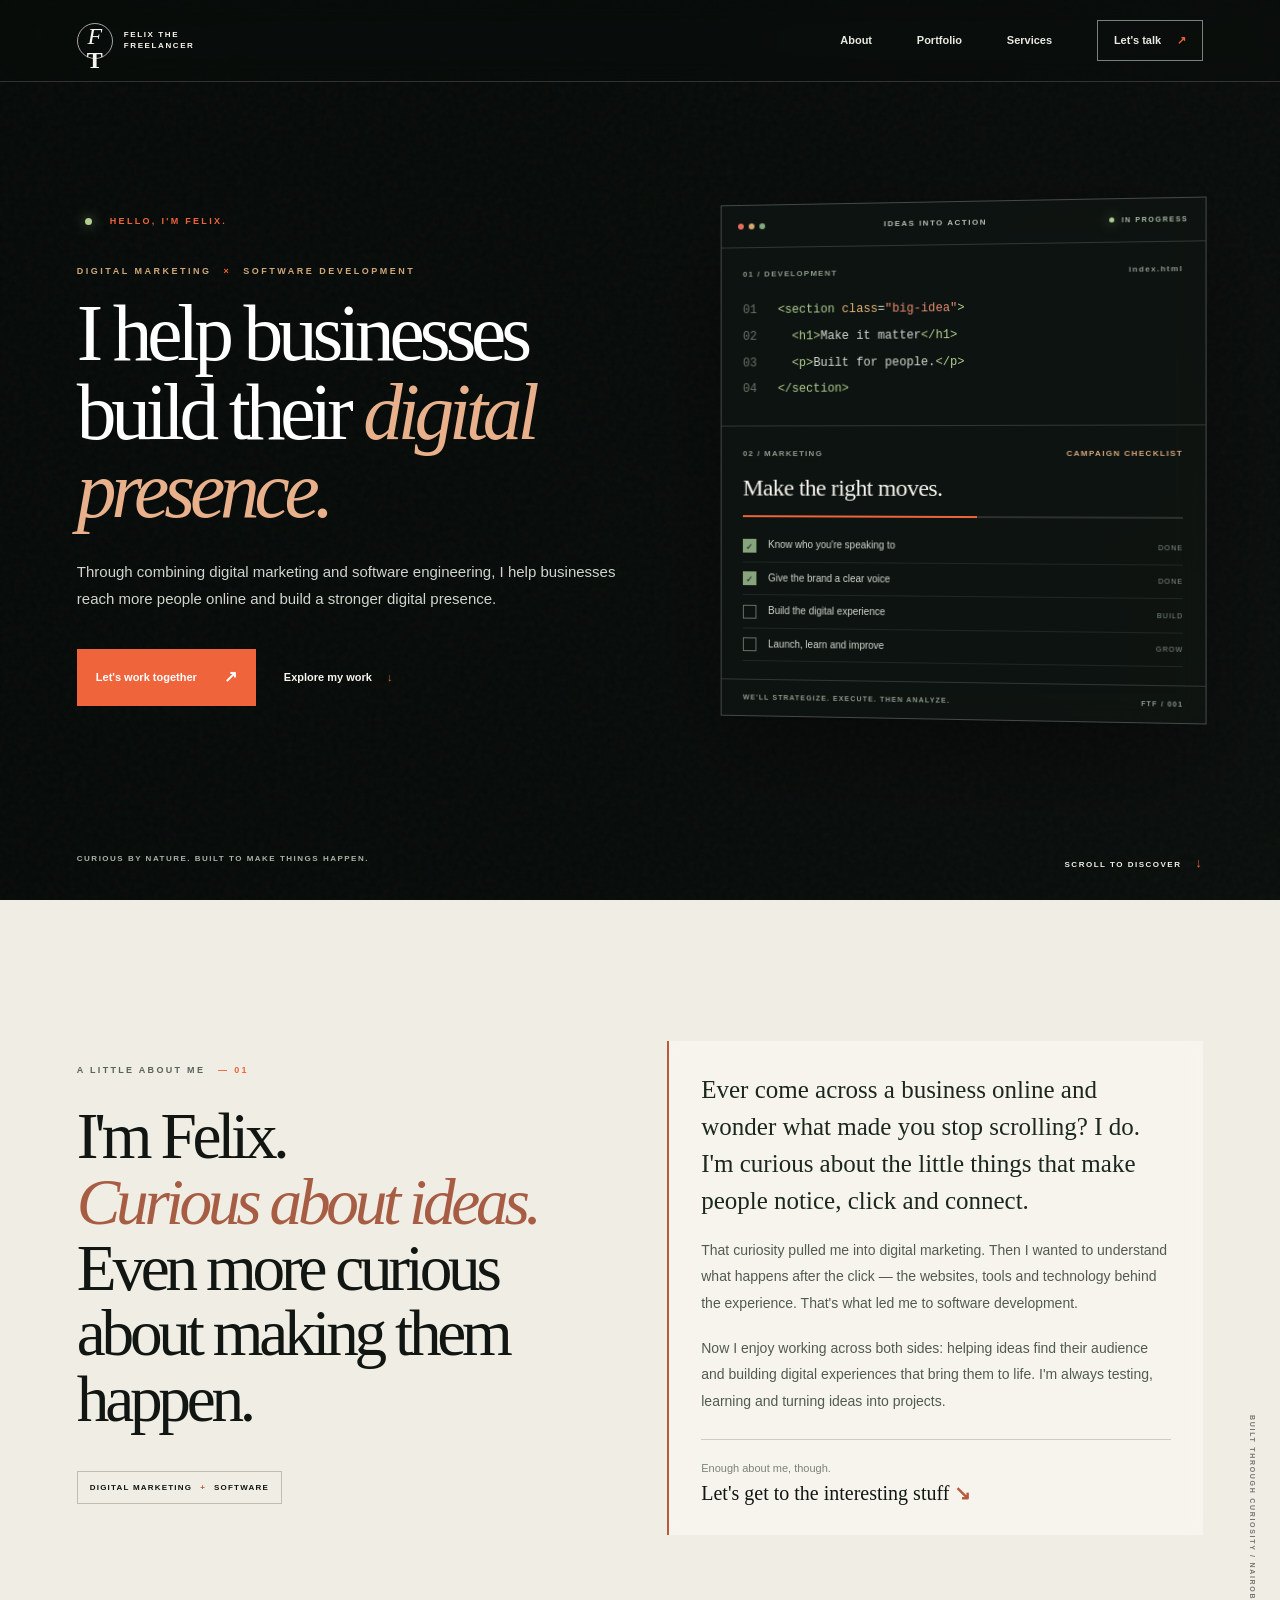
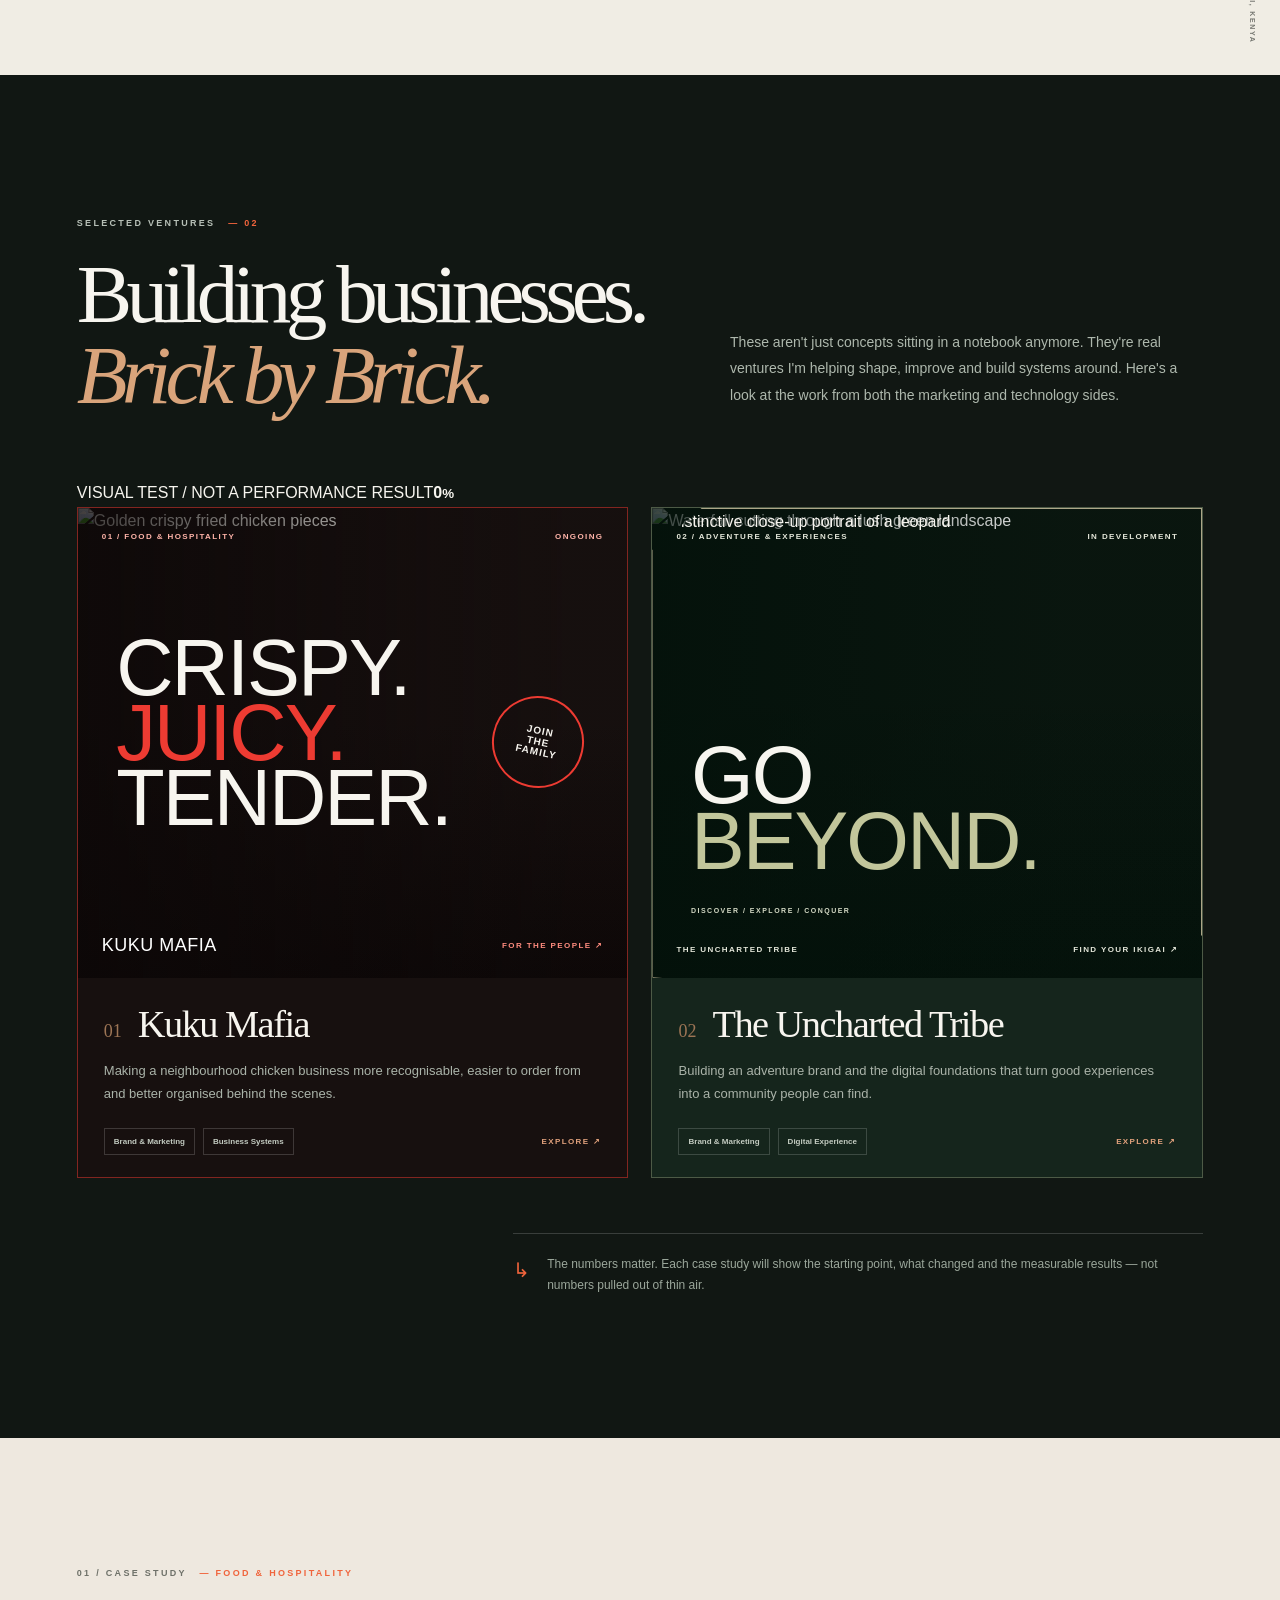
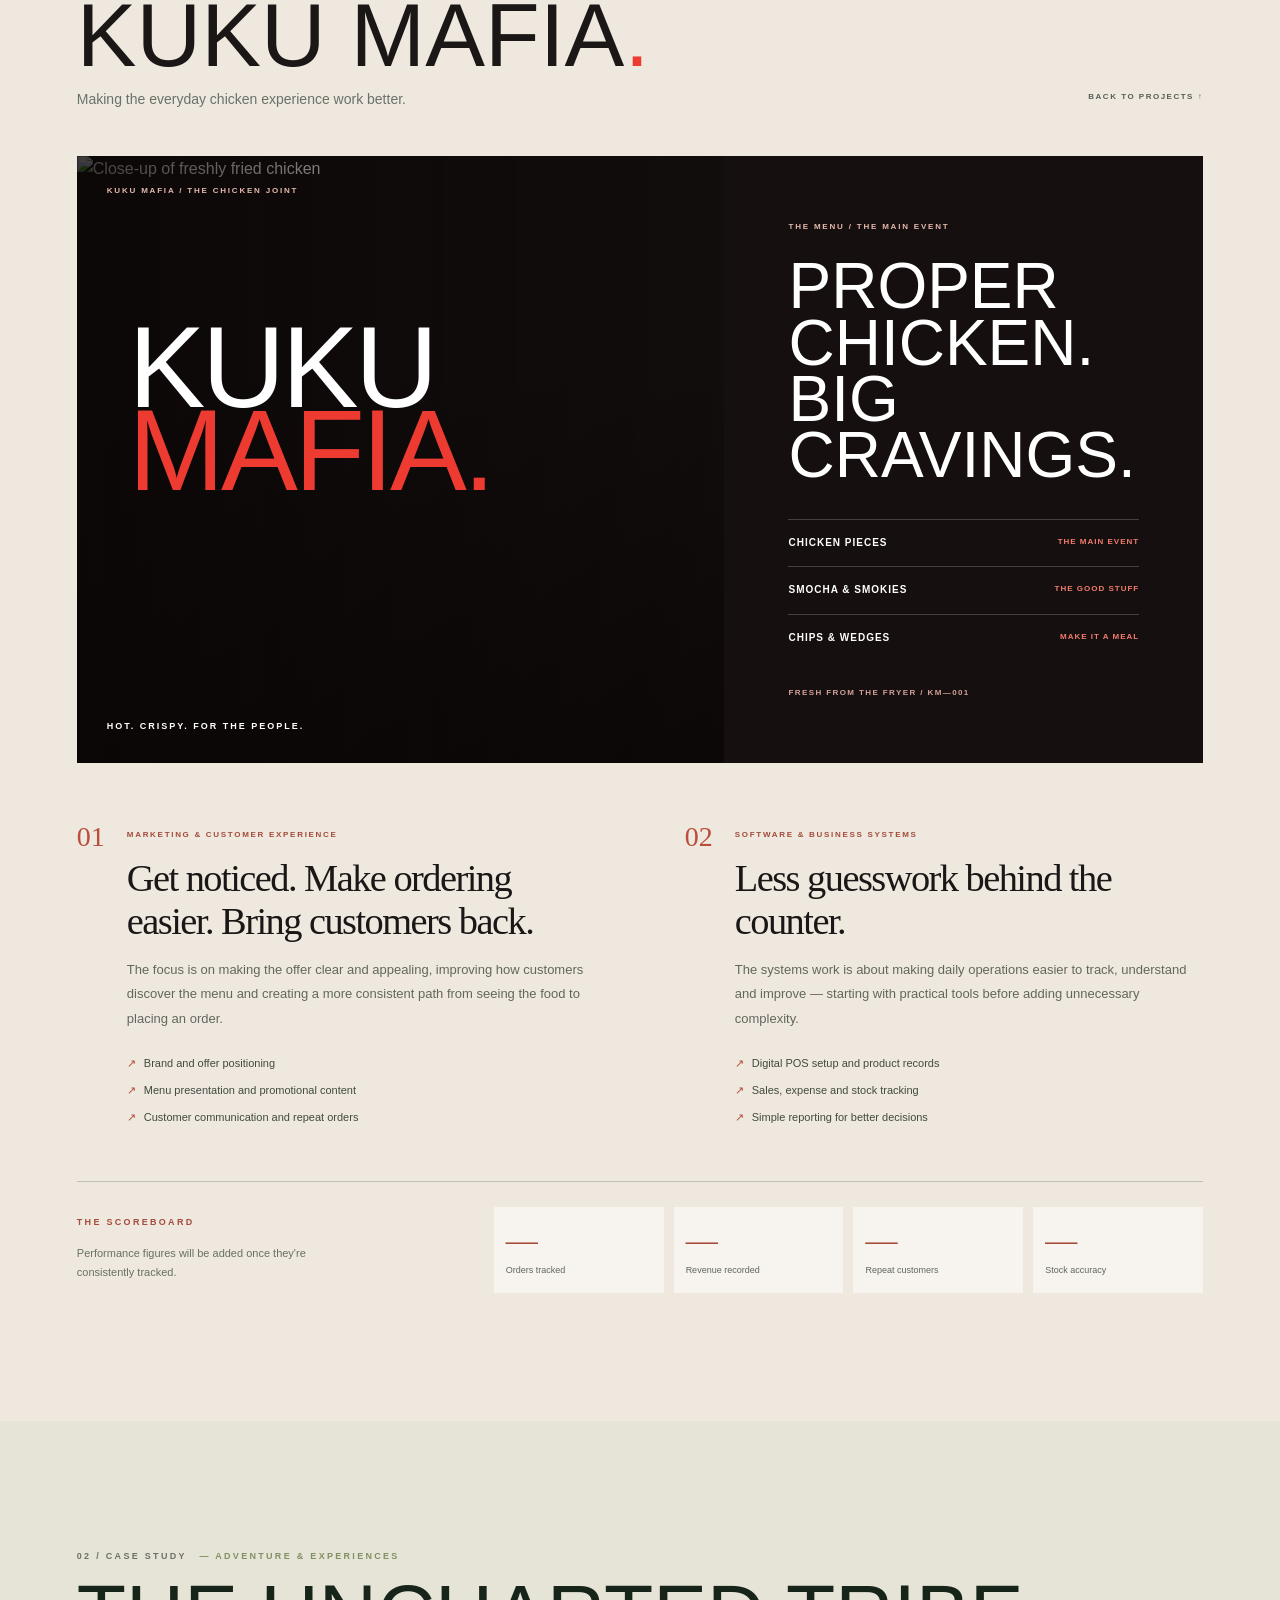
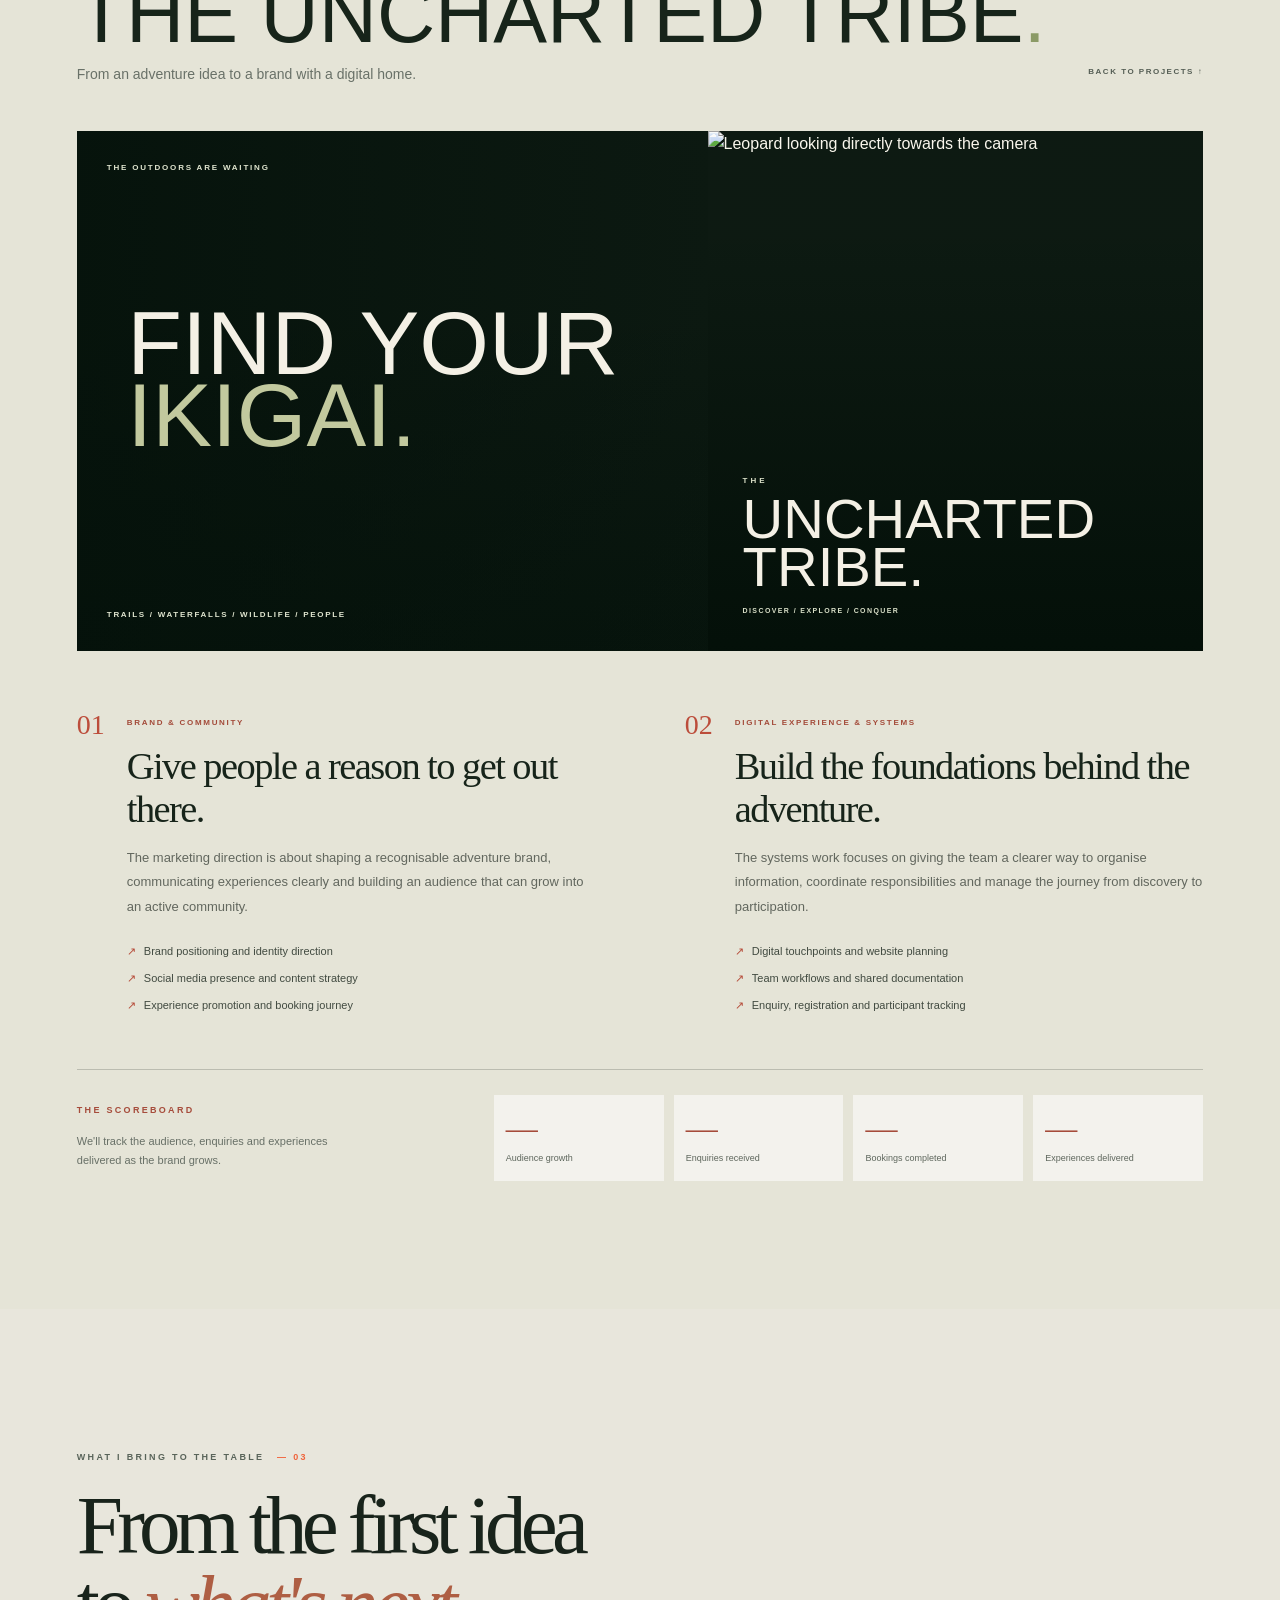
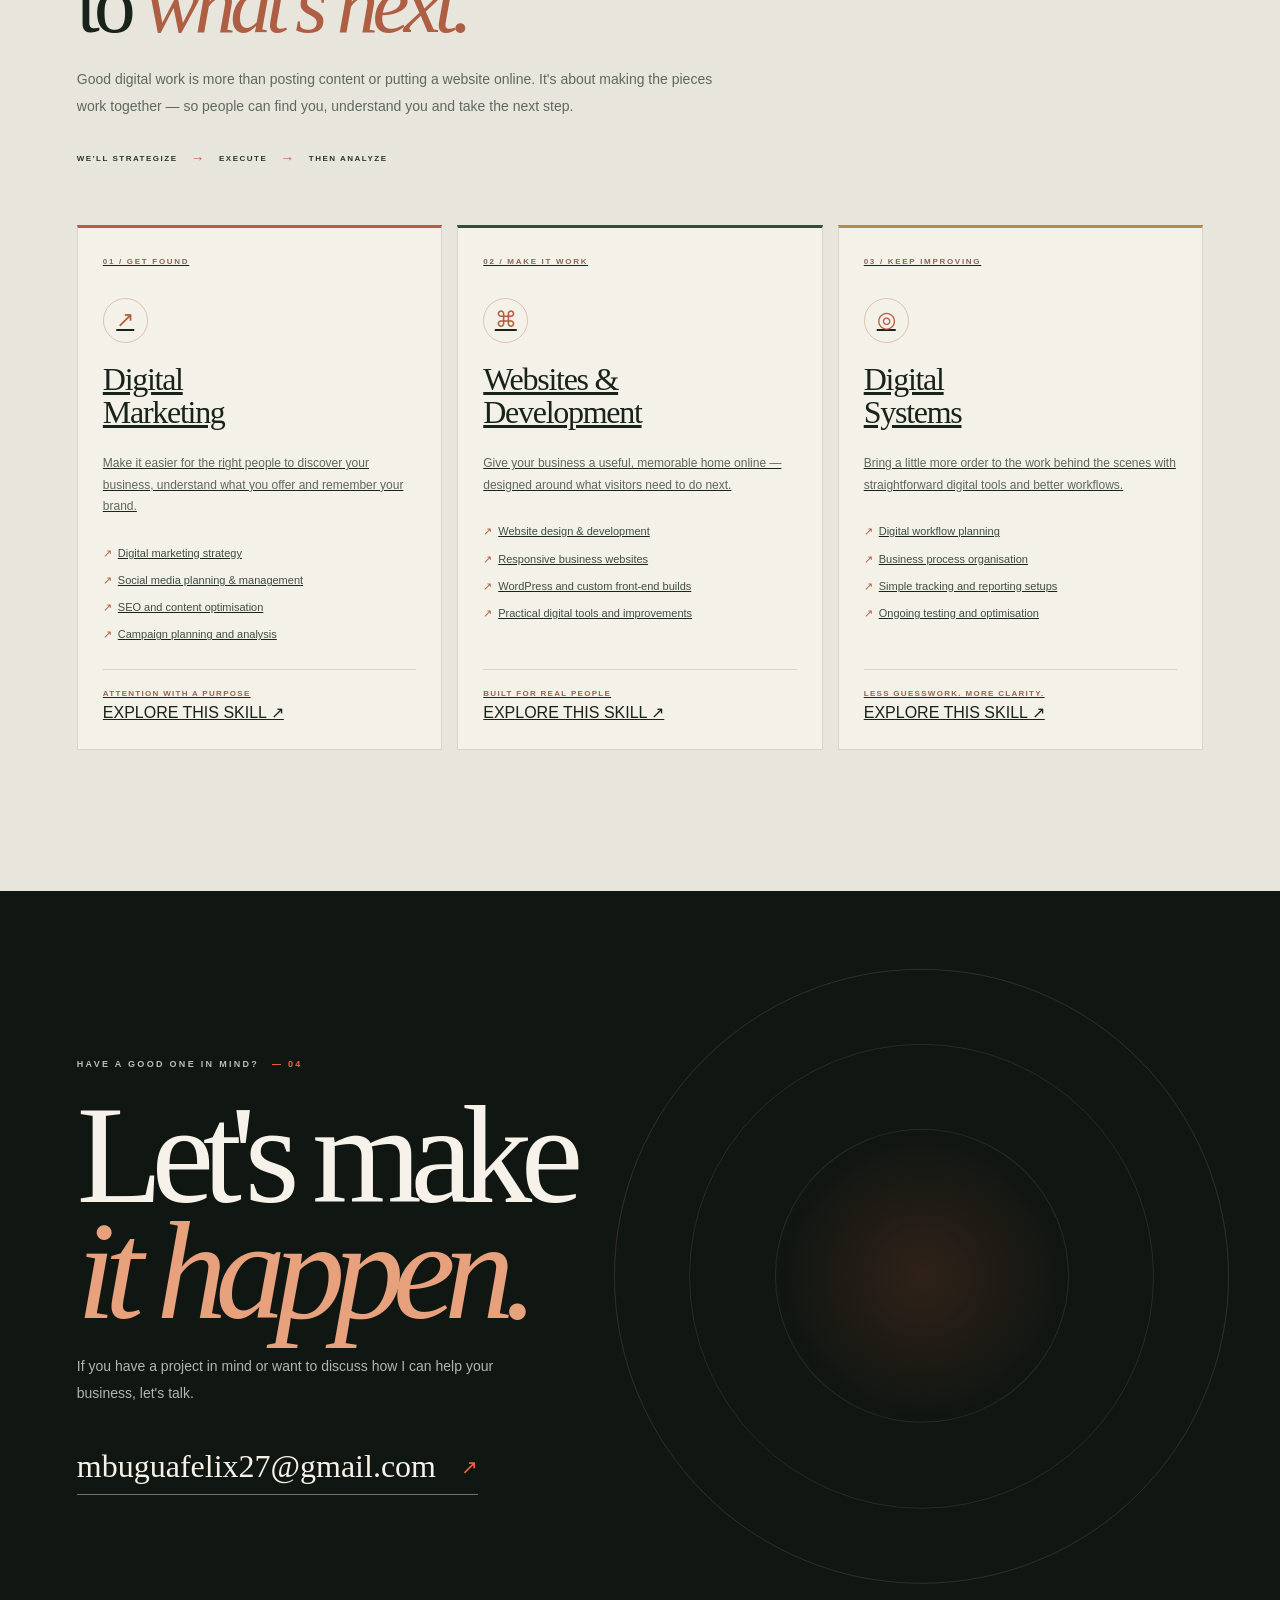
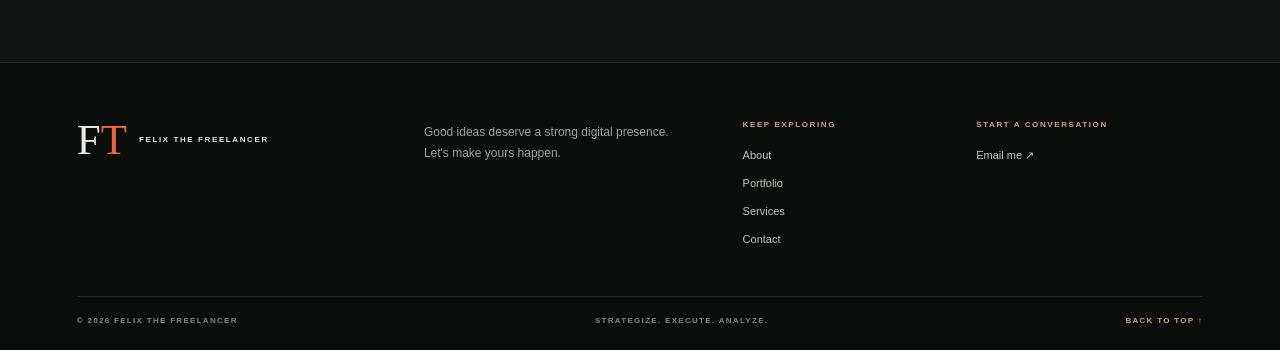
==== commit dd2b6f46: "Refine portfolio content, identity and service navigation" ====
--- a/index.html
+++ b/index.html
@@ -9,7 +9,7 @@
 </head>
 <body>
 <header class="site-header">
-<a class="brand" href="#home" aria-label="FelixTheFreelancer home"><span class="brand-mark">F<span>.</span></span><span class="brand-name">FELIX THE<br>FREELANCER</span></a>
+<a class="brand" href="#home" aria-label="FelixTheFreelancer home"><span class="brand-mark" aria-hidden="true"><i>F</i><b>T</b></span><span class="brand-name">FELIX THE<br>FREELANCER</span></a>
 <button class="menu-toggle" aria-label="Open menu" aria-expanded="false" aria-controls="primary-navigation"><i></i><i></i></button>
 <nav class="primary-navigation" id="primary-navigation"><a href="#about">About</a><a href="#projects">Portfolio</a><a href="#services">Services</a><a class="nav-contact" href="#contact">Let's talk <b>↗</b></a></nav>
 </header>
@@ -31,7 +31,7 @@
 <div class="console-plan"><div class="plan-heading"><span>02 / MARKETING</span><span>CAMPAIGN CHECKLIST</span></div><h2>Make the right moves.</h2><div class="plan-rule"><span></span></div><ul><li class="complete"><span>✓</span> Know who you're speaking to <small>DONE</small></li><li class="complete"><span>✓</span> Give the brand a clear voice <small>DONE</small></li><li><span></span> Build the digital experience <small>BUILD</small></li><li><span></span> Launch, learn and improve <small>GROW</small></li></ul></div>
 <div class="console-foot"><span>WE'LL STRATEGIZE. EXECUTE. THEN ANALYZE.</span><span>FTF / 001</span></div>
 </div></div>
-<div class="hero-foot"><span>THINK CLEARLY. BUILD BOLDLY. KEEP MOVING.</span><a href="#about">SCROLL TO DISCOVER <b>↓</b></a></div>
+<div class="hero-foot"><span class="hero-mantra">CURIOUS BY NATURE. BUILT TO MAKE THINGS HAPPEN.</span><a href="#about">SCROLL TO DISCOVER <b>↓</b></a></div>
 </section>
 
 <section class="about-section" id="about"><div class="about-image" role="img" aria-label="A wooden Jenga tower during a game"></div><div class="about-overlay"></div>
@@ -40,30 +40,30 @@
 
 <section class="projects-section" id="projects"><div class="section-shell">
 <div class="projects-heading"><div><p class="eyebrow">SELECTED VENTURES <span>— 02</span></p><h2>Building businesses.<br><em>Brick by Brick.</em></h2></div><p class="projects-intro-copy">These aren't just concepts sitting in a notebook anymore. They're real ventures I'm helping shape, improve and build systems around. Here's a look at the work from both the marketing and technology sides.</p></div>
-<div class="project-feature-grid">
-<a class="venture-card kuku-card" href="#kuku-case-study" aria-label="Explore Kuku Mafia case study"><div class="venture-art kuku-art"><img src="https://images.pexels.com/photos/19264385/pexels-photo-19264385.jpeg?auto=compress&cs=tinysrgb&w=1800" alt="Golden crispy fried chicken pieces" loading="lazy"><div class="venture-shade"></div><div class="venture-top"><span>01 / FOOD & HOSPITALITY</span><span>ONGOING</span></div><div class="kuku-art-title">CRISPY.<br><em>JUICY.</em><br>NO GAMES.</div><div class="kuku-art-stamp">JOIN<br>THE<br>FAMILY</div><div class="venture-bottom"><strong>KUKU MAFIA</strong><span>FOR THE PEOPLE ↗</span></div></div><div class="venture-info"><div><span class="venture-number">01</span><h3>Kuku Mafia</h3></div><p>Making a neighbourhood chicken business more recognisable, easier to order from and better organised behind the scenes.</p><div class="venture-tags"><span>Brand & Marketing</span><span>Business Systems</span><b>EXPLORE ↗</b></div></div></a>
-<a class="venture-card tribe-card" href="#tribe-case-study" aria-label="Explore The Uncharted Tribe case study"><div class="venture-art tribe-art"><img class="tribe-waterfall" src="https://images.pexels.com/photos/24604559/pexels-photo-24604559.jpeg?auto=compress&cs=tinysrgb&w=1800" alt="Waterfall cutting through a lush green landscape" loading="lazy"><div class="venture-shade"></div><img class="tribe-leopard" src="https://images.pexels.com/photos/37217866/pexels-photo-37217866/free-photo-of-close-up-portrait-of-a-majestic-leopard.jpeg?auto=compress&dpr=1&h=1200&w=1800" alt="Distinctive close-up portrait of a leopard" loading="lazy"><div class="venture-top"><span>02 / ADVENTURE & EXPERIENCES</span><span>IN DEVELOPMENT</span></div><div class="tribe-art-title">GO<br><em>BEYOND.</em></div><div class="tribe-art-caption">DISCOVER / EXPLORE / CONQUER</div><div class="venture-bottom"><strong>THE UNCHARTED TRIBE</strong><span>FIND YOUR WILD ↗</span></div></div><div class="venture-info"><div><span class="venture-number">02</span><h3>The Uncharted Tribe</h3></div><p>Building an adventure brand and the digital foundations that turn good experiences into a community people can find.</p><div class="venture-tags"><span>Brand & Marketing</span><span>Digital Experience</span><b>EXPLORE ↗</b></div></div></a>
+<div class="demo-progress" aria-label="Illustrative animated percentage counter, not a measured business result"><div class="demo-progress-copy"><span>VISUAL TEST / NOT A PERFORMANCE RESULT</span><strong><span data-count="40">0</span><small>%</small></strong></div><div class="demo-progress-track"><span data-progress="40"></span></div></div><div class="project-feature-grid">
+<a class="venture-card kuku-card" href="#kuku-case-study" aria-label="Explore Kuku Mafia case study"><div class="venture-art kuku-art"><img src="https://images.pexels.com/photos/19264385/pexels-photo-19264385.jpeg?auto=compress&cs=tinysrgb&w=1800" alt="Golden crispy fried chicken pieces" loading="lazy"><div class="venture-shade"></div><div class="venture-top"><span>01 / FOOD & HOSPITALITY</span><span>ONGOING</span></div><div class="kuku-art-title">CRISPY.<br><em>JUICY.</em><br>TENDER.</div><div class="kuku-art-stamp">JOIN<br>THE<br>FAMILY</div><div class="venture-bottom"><strong>KUKU MAFIA</strong><span>FOR THE PEOPLE ↗</span></div></div><div class="venture-info"><div><span class="venture-number">01</span><h3>Kuku Mafia</h3></div><p>Making a neighbourhood chicken business more recognisable, easier to order from and better organised behind the scenes.</p><div class="venture-tags"><span>Brand & Marketing</span><span>Business Systems</span><b>EXPLORE ↗</b></div></div></a>
+<a class="venture-card tribe-card" href="#tribe-case-study" aria-label="Explore The Uncharted Tribe case study"><div class="venture-art tribe-art"><img class="tribe-waterfall" src="https://images.pexels.com/photos/24604559/pexels-photo-24604559.jpeg?auto=compress&cs=tinysrgb&w=1800" alt="Waterfall cutting through a lush green landscape" loading="lazy"><div class="venture-shade"></div><img class="tribe-leopard" src="https://images.pexels.com/photos/37217866/pexels-photo-37217866/free-photo-of-close-up-portrait-of-a-majestic-leopard.jpeg?auto=compress&dpr=1&h=1200&w=1800" alt="Distinctive close-up portrait of a leopard" loading="lazy"><div class="venture-top"><span>02 / ADVENTURE & EXPERIENCES</span><span>IN DEVELOPMENT</span></div><div class="tribe-art-title">GO<br><em>BEYOND.</em></div><div class="tribe-art-caption">DISCOVER / EXPLORE / CONQUER</div><div class="venture-bottom"><strong>THE UNCHARTED TRIBE</strong><span>FIND YOUR IKIGAI ↗</span></div></div><div class="venture-info"><div><span class="venture-number">02</span><h3>The Uncharted Tribe</h3></div><p>Building an adventure brand and the digital foundations that turn good experiences into a community people can find.</p><div class="venture-tags"><span>Brand & Marketing</span><span>Digital Experience</span><b>EXPLORE ↗</b></div></div></a>
 </div><div class="proof-note"><span>↳</span><p>The numbers matter. Each case study will show the starting point, what changed and the measurable results — not numbers pulled out of thin air.</p></div>
 </div></section>
 
 <section class="case-section kuku-case" id="kuku-case-study"><div class="section-shell">
 <div class="case-heading"><div><p class="eyebrow">01 / CASE STUDY <span>— FOOD & HOSPITALITY</span></p><h2>Kuku Mafia<span>.</span></h2><p>Making the everyday chicken experience work better.</p></div><a class="case-back" href="#projects">BACK TO PROJECTS ↑</a></div>
-<div class="kuku-board"><div class="kuku-board-photo"><img src="https://images.pexels.com/photos/19264385/pexels-photo-19264385.jpeg?auto=compress&cs=tinysrgb&w=2200" alt="Close-up of freshly fried chicken" loading="lazy"><div class="kuku-board-shade"></div><span class="board-label">KUKU MAFIA / THE CHICKEN JOINT</span><div class="kuku-board-wordmark">KUKU<br><em>MAFIA.</em></div><span class="kuku-board-slogan">HOT. CRISPY. FOR THE PEOPLE.</span></div><div class="kuku-menu-board"><span class="board-label">THE MENU / THE MAIN EVENT</span><h3>GOOD FOOD.<br>NO NONSENSE.</h3><div class="menu-lines"><div><span>CHICKEN PIECES</span><b>THE MAIN EVENT</b></div><div><span>GIZZARDS & LIVER</span><b>THE GOOD STUFF</b></div><div><span>SIDES & EXTRAS</span><b>MAKE IT A MEAL</b></div></div><span class="menu-board-foot">FRESH FROM THE FRYER / KM—001</span></div></div>
+<div class="kuku-board"><div class="kuku-board-photo"><img src="https://images.pexels.com/photos/19264385/pexels-photo-19264385.jpeg?auto=compress&cs=tinysrgb&w=2200" alt="Close-up of freshly fried chicken" loading="lazy"><div class="kuku-board-shade"></div><span class="board-label">KUKU MAFIA / THE CHICKEN JOINT</span><div class="kuku-board-wordmark">KUKU<br><em>MAFIA.</em></div><span class="kuku-board-slogan">HOT. CRISPY. FOR THE PEOPLE.</span></div><div class="kuku-menu-board"><span class="board-label">THE MENU / THE MAIN EVENT</span><h3>PROPER CHICKEN.<br>BIG CRAVINGS.</h3><div class="menu-lines"><div><span>CHICKEN PIECES</span><b>THE MAIN EVENT</b></div><div><span>SMOCHA & SMOKIES</span><b>THE GOOD STUFF</b></div><div><span>CHIPS & WEDGES</span><b>MAKE IT A MEAL</b></div></div><span class="menu-board-foot">FRESH FROM THE FRYER / KM—001</span></div></div>
 <div class="case-columns"><article class="case-track"><span class="track-index">01</span><p class="track-label">MARKETING & CUSTOMER EXPERIENCE</p><h3>Get noticed. Make ordering easier. Bring customers back.</h3><p>The focus is on making the offer clear and appealing, improving how customers discover the menu and creating a more consistent path from seeing the food to placing an order.</p><ul><li>Brand and offer positioning</li><li>Menu presentation and promotional content</li><li>Customer communication and repeat orders</li></ul></article><article class="case-track"><span class="track-index">02</span><p class="track-label">SOFTWARE & BUSINESS SYSTEMS</p><h3>Less guesswork behind the counter.</h3><p>The systems work is about making daily operations easier to track, understand and improve — starting with practical tools before adding unnecessary complexity.</p><ul><li>Digital POS setup and product records</li><li>Sales, expense and stock tracking</li><li>Simple reporting for better decisions</li></ul></article></div>
 <div class="scoreboard"><div><span class="eyebrow">THE SCOREBOARD</span><p>Performance figures will be added once they're consistently tracked.</p></div><div class="score-grid"><div><strong>—</strong><span>Orders tracked</span></div><div><strong>—</strong><span>Revenue recorded</span></div><div><strong>—</strong><span>Repeat customers</span></div><div><strong>—</strong><span>Stock accuracy</span></div></div></div>
 </div></section>
 
 <section class="case-section tribe-case" id="tribe-case-study"><div class="section-shell">
 <div class="case-heading"><div><p class="eyebrow">02 / CASE STUDY <span>— ADVENTURE & EXPERIENCES</span></p><h2>The Uncharted Tribe<span>.</span></h2><p>From an adventure idea to a brand with a digital home.</p></div><a class="case-back" href="#projects">BACK TO PROJECTS ↑</a></div>
-<div class="tribe-board"><div class="tribe-board-landscape"><video class="tribe-board-film" muted loop playsinline preload="none" poster="https://images.pexels.com/photos/24604559/pexels-photo-24604559.jpeg?auto=compress&cs=tinysrgb&w=1600" aria-hidden="true"><source src="https://videos.pexels.com/video-files/36450898/15457109_3840_2160_30fps.mp4" type="video/mp4"></video><div class="tribe-landscape-shade"></div><span class="board-label">THE OUTDOORS ARE WAITING</span><h3>FIND YOUR<br><em>WILD.</em></h3><span class="tribe-landscape-foot">TRAILS / WATERFALLS / WILDLIFE / PEOPLE</span></div><div class="tribe-board-leopard"><img src="https://images.pexels.com/photos/37217866/pexels-photo-37217866/free-photo-of-close-up-portrait-of-a-majestic-leopard.jpeg?auto=compress&dpr=1&h=1200&w=1800" alt="Leopard looking directly towards the camera" loading="lazy"><div class="tribe-leopard-shade"></div><span class="tribe-wordmark-small">THE</span><strong>UNCHARTED<br>TRIBE.</strong><span class="tribe-leopard-foot">DISCOVER / EXPLORE / CONQUER</span></div></div>
+<div class="tribe-board"><div class="tribe-board-landscape"><video class="tribe-board-film" muted loop playsinline preload="none" poster="https://images.pexels.com/photos/24604559/pexels-photo-24604559.jpeg?auto=compress&cs=tinysrgb&w=1600" aria-hidden="true"><source src="https://videos.pexels.com/video-files/36450898/15457109_3840_2160_30fps.mp4" type="video/mp4"></video><div class="tribe-landscape-shade"></div><span class="board-label">THE OUTDOORS ARE WAITING</span><h3>FIND YOUR<br><em>IKIGAI.</em></h3><span class="tribe-landscape-foot">TRAILS / WATERFALLS / WILDLIFE / PEOPLE</span></div><div class="tribe-board-leopard"><img src="https://images.pexels.com/photos/37217866/pexels-photo-37217866/free-photo-of-close-up-portrait-of-a-majestic-leopard.jpeg?auto=compress&dpr=1&h=1200&w=1800" alt="Leopard looking directly towards the camera" loading="lazy"><div class="tribe-leopard-shade"></div><span class="tribe-wordmark-small">THE</span><strong>UNCHARTED<br>TRIBE.</strong><span class="tribe-leopard-foot">DISCOVER / EXPLORE / CONQUER</span></div></div>
 <div class="case-columns"><article class="case-track"><span class="track-index">01</span><p class="track-label">BRAND & COMMUNITY</p><h3>Give people a reason to get out there.</h3><p>The marketing direction is about shaping a recognisable adventure brand, communicating experiences clearly and building an audience that can grow into an active community.</p><ul><li>Brand positioning and identity direction</li><li>Social media presence and content strategy</li><li>Experience promotion and booking journey</li></ul></article><article class="case-track"><span class="track-index">02</span><p class="track-label">DIGITAL EXPERIENCE & SYSTEMS</p><h3>Build the foundations behind the adventure.</h3><p>The systems work focuses on giving the team a clearer way to organise information, coordinate responsibilities and manage the journey from discovery to participation.</p><ul><li>Digital touchpoints and website planning</li><li>Team workflows and shared documentation</li><li>Enquiry, registration and participant tracking</li></ul></article></div>
 <div class="scoreboard"><div><span class="eyebrow">THE SCOREBOARD</span><p>We'll track the audience, enquiries and experiences delivered as the brand grows.</p></div><div class="score-grid"><div><strong>—</strong><span>Audience growth</span></div><div><strong>—</strong><span>Enquiries received</span></div><div><strong>—</strong><span>Bookings completed</span></div><div><strong>—</strong><span>Experiences delivered</span></div></div></div>
 </div></section>
 
 <section class="services-section" id="services"><div class="section-shell"><div class="services-intro"><p class="eyebrow dark-eyebrow">WHAT I BRING TO THE TABLE <span>— 03</span></p><h2>From the first idea<br>to <em>what's next.</em></h2><p>Good digital work is more than posting content or putting a website online. It's about making the pieces work together — so people can find you, understand you and take the next step.</p><div class="process-line"><span>WE'LL STRATEGIZE</span><b>→</b><span>EXECUTE</span><b>→</b><span>THEN ANALYZE</span></div></div>
-<div class="service-grid"><article class="service-card"><span class="service-count">01 / GET FOUND</span><div class="service-symbol">↗</div><h3>Digital<br>Marketing</h3><p>Make it easier for the right people to discover your business, understand what you offer and remember your brand.</p><ul><li>Digital marketing strategy</li><li>Social media planning & management</li><li>SEO and content optimisation</li><li>Campaign planning and analysis</li></ul><span class="service-foot">ATTENTION WITH A PURPOSE</span></article><article class="service-card"><span class="service-count">02 / MAKE IT WORK</span><div class="service-symbol">⌘</div><h3>Websites &<br>Development</h3><p>Give your business a useful, memorable home online — designed around what visitors need to do next.</p><ul><li>Website design & development</li><li>Responsive business websites</li><li>WordPress and custom front-end builds</li><li>Practical digital tools and improvements</li></ul><span class="service-foot">BUILT FOR REAL PEOPLE</span></article><article class="service-card"><span class="service-count">03 / KEEP IMPROVING</span><div class="service-symbol">◎</div><h3>Digital<br>Systems</h3><p>Bring a little more order to the work behind the scenes with straightforward digital tools and better workflows.</p><ul><li>Digital workflow planning</li><li>Business process organisation</li><li>Simple tracking and reporting setups</li><li>Ongoing testing and optimisation</li></ul><span class="service-foot">LESS GUESSWORK. MORE CLARITY.</span></article></div></div></section>
+<div class="service-grid"><a class="service-card service-link" href="digital-marketing.html"><span class="service-count">01 / GET FOUND</span><div class="service-symbol">↗</div><h3>Digital<br>Marketing</h3><p>Make it easier for the right people to discover your business, understand what you offer and remember your brand.</p><ul><li>Digital marketing strategy</li><li>Social media planning & management</li><li>SEO and content optimisation</li><li>Campaign planning and analysis</li></ul><span class="service-foot">ATTENTION WITH A PURPOSE</span><span class="service-explore">EXPLORE THIS SKILL ↗</span></a><a class="service-card service-link" href="web-development.html"><span class="service-count">02 / MAKE IT WORK</span><div class="service-symbol">⌘</div><h3>Websites &<br>Development</h3><p>Give your business a useful, memorable home online — designed around what visitors need to do next.</p><ul><li>Website design & development</li><li>Responsive business websites</li><li>WordPress and custom front-end builds</li><li>Practical digital tools and improvements</li></ul><span class="service-foot">BUILT FOR REAL PEOPLE</span><span class="service-explore">EXPLORE THIS SKILL ↗</span></a><a class="service-card service-link" href="digital-systems.html"><span class="service-count">03 / KEEP IMPROVING</span><div class="service-symbol">◎</div><h3>Digital<br>Systems</h3><p>Bring a little more order to the work behind the scenes with straightforward digital tools and better workflows.</p><ul><li>Digital workflow planning</li><li>Business process organisation</li><li>Simple tracking and reporting setups</li><li>Ongoing testing and optimisation</li></ul><span class="service-foot">LESS GUESSWORK. MORE CLARITY.</span><span class="service-explore">EXPLORE THIS SKILL ↗</span></a></div></div></section>
 
 <section class="contact-section" id="contact"><div class="contact-orbit"></div><div class="section-shell contact-inner"><p class="eyebrow">HAVE A GOOD ONE IN MIND? <span>— 04</span></p><h2>Let's make<br><em>it happen.</em></h2><p>If you have a project in mind or want to discuss how I can help your business, let's talk.</p><a class="contact-email" href="mailto:mbuguafelix27@gmail.com">mbuguafelix27@gmail.com <b>↗</b></a></div></section>
 </main>
-<footer class="site-footer"><div class="section-shell"><div class="footer-main"><a class="footer-brand" href="#home"><span>F<span>.</span></span><b>FELIX THE FREELANCER</b></a><p>Good ideas deserve a strong digital presence.<br>Let's make yours happen.</p><div class="footer-links"><span>KEEP EXPLORING</span><a href="#about">About</a><a href="#projects">Portfolio</a><a href="#services">Services</a><a href="#contact">Contact</a></div><div class="footer-social"><span>START A CONVERSATION</span><a href="mailto:mbuguafelix27@gmail.com">Email me ↗</a></div></div><div class="footer-bottom"><span>© 2026 FELIX THE FREELANCER</span><span>STRATEGIZE. EXECUTE. ANALYZE.</span><a href="#home">BACK TO TOP ↑</a></div></div></footer>
+<footer class="site-footer"><div class="section-shell"><div class="footer-main"><a class="footer-brand" href="#home"><span class="footer-brand-mark">F<span>T</span></span><b>FELIX THE FREELANCER</b></a><p>Good ideas deserve a strong digital presence.<br>Let's make yours happen.</p><div class="footer-links"><span>KEEP EXPLORING</span><a href="#about">About</a><a href="#projects">Portfolio</a><a href="#services">Services</a><a href="#contact">Contact</a></div><div class="footer-social"><span>START A CONVERSATION</span><a href="mailto:mbuguafelix27@gmail.com">Email me ↗</a></div></div><div class="footer-bottom"><span>© 2026 FELIX THE FREELANCER</span><span>STRATEGIZE. EXECUTE. ANALYZE.</span><a href="#home">BACK TO TOP ↑</a></div></div></footer>
 </body></html>
--- a/style.css
+++ b/style.css
@@ -1,2807 +1,18 @@
-/* ==========================================
-   FELIXTHEFREELANCER
-   Personal Portfolio
-   ========================================== */
-
-
-/* 1. GLOBAL STYLES */
-
-* {
-    box-sizing: border-box;
-}
-
-html {
-    scroll-behavior: smooth;
-}
-
-body {
-    margin: 0;
-    background-color: #F4F0E6;
-    color: #242824;
-    font-family: Arial, Helvetica, sans-serif;
-    font-size: 16px;
-    line-height: 1.7;
-}
-
-h1, h2, h3, h4 {
-    font-family: "Trebuchet MS", Arial, sans-serif;
-    line-height: 1.2;
-}
-
-h1, h2, h3, p {
-    margin-top: 0;
-}
-
-h2 {
-    font-size: clamp(30px, 4vw, 40px);
-    color: #173D32;
-    margin-bottom: 22px;
-}
-
-h3 {
-    font-size: 22px;
-    margin-bottom: 12px;
-}
-
-a {
-    transition: color 0.3s ease,
-                background-color 0.3s ease;
-}
-
-/* 2. NAVIGATION */
-
-nav {
-    background-color: #F4F0E6;
-    padding: 20px 8%;
-    display: flex;
-    justify-content: space-between;
-    align-items: center;
-    position: relative;
-    border-bottom: 1px solid #E3DED2;
-}
-
-/* Logo */
-
-nav .logo {
-    display: flex;
-    flex-direction: column;
-    text-decoration: none;
-    line-height: 1.1;
-}
-
-.logo-name {
-    color: #173D32;
-    font-size: 27px;
-    font-weight: bold;
-    letter-spacing: 2px;
-}
-
-.logo-subtitle {
-    color: #668F7C;
-    font-size: 9px;
-    font-weight: bold;
-    letter-spacing: 3px;
-    margin-top: 5px;
-}
-
-/* Navigation links */
-
-.nav-links {
-    display: flex;
-    align-items: center;
-    gap: 35px;
-}
-
-.nav-links a {
-    color: #242824;
-    text-decoration: none;
-    font-size: 14px;
-    font-weight: bold;
-}
-
-.nav-links a:hover {
-    color: #668F7C;
-}
-
-/* Hamburger menu */
-
-.menu-toggle {
-    display: none;
-    background: none;
-    border: none;
-    cursor: pointer;
-    padding: 8px;
-}
-
-.menu-toggle span {
-    display: block;
-    width: 26px;
-    height: 2px;
-    background-color: #173D32;
-    margin: 6px 0;
-    transition: 0.3s ease;
-}
-
-
-/* ==========================================
-   3. HERO SECTION
-   ========================================== */
-
-#hero {
-    min-height: 70vh;
-    padding: 45px 8%;
-    display: flex;
-    align-items: center;
-    position: relative;
-    overflow: hidden;
-    color: #242824;
-    background:
-        radial-gradient(
-            circle at 10% 90%,
-            rgba(198, 165, 107, 0.12),
-            transparent 35%
-        ),
-        #F4F0E6;
-}
-
-/* Hero layout */
-
-.hero-layout {
-    width: 100%;
-    max-width: 1400px;
-    margin: 0 auto;
-    display: grid;
-    grid-template-columns: 1.05fr 0.95fr;
-    align-items: center;
-    gap: 55px;
-}
-
-/* Hero text */
-
-.hero-content {
-    max-width: 650px;
-    position: relative;
-    z-index: 2;
-}
-
-.hero-intro {
-    color: #A4773F;
-    font-size: 13px;
-    font-weight: bold;
-    letter-spacing: 4px;
-    margin-bottom: 18px;
-}
-
-.hero-label {
-    color: #668F7C;
-    font-size: 10px;
-    font-weight: bold;
-    letter-spacing: 3px;
-    margin-bottom: 20px;
-}
-
-#hero h1 {
-    color: #173D32;
-    font-size: clamp(48px, 5.5vw, 76px);
-    line-height: 1.05;
-    letter-spacing: -3px;
-    margin-bottom: 25px;
-}
-
-#hero h1 span {
-    color: #A4773F;
-}
-
-.hero-description {
-    color: #555D55;
-    font-size: 16px;
-    line-height: 1.9;
-    max-width: 480px;
-    margin-bottom: 32px;
-}
-
-/* Hero buttons */
-
-.hero-buttons {
-    display: flex;
-    align-items: center;
-    gap: 16px;
-}
-
-.hero-buttons a {
-    display: inline-block;
-    padding: 14px 25px;
-    border-radius: 4px;
-    text-decoration: none;
-    font-size: 13px;
-    font-weight: bold;
-    transition: all 0.3s ease;
-}
-
-.primary-button {
-    background-color: #173D32;
-    color: #F4F0E6;
-}
-
-.primary-button:hover {
-    background-color: #668F7C;
-    transform: translateY(-3px);
-}
-
-.secondary-button {
-    color: #173D32;
-    border: 1px solid #173D32;
-}
-
-.secondary-button:hover {
-    background-color: #E9EDE5;
-    transform: translateY(-3px);
-}
-
-/* ==========================================
-   4. HERO VISUAL COMPOSITION
-   ========================================== */
-
-.hero-visual {
-    position: relative;
-    min-height: 440px;
-    padding: 20px;
-    border: 1px solid rgba(244, 240, 230, 0.15);
-    background:
-        radial-gradient(
-            circle at 75% 20%,
-            rgba(102, 143, 124, 0.35),
-            transparent 40%
-        ),
-        linear-gradient(145deg, #080D0B, #173D32 75%, #101B16);
-    border-radius: 12px;
-    overflow: hidden;
-    box-shadow: 0 25px 60px rgba(23, 61, 50, 0.16);
-}
-
-.visual-topline,
-.visual-bottomline {
-    display: flex;
-    justify-content: space-between;
-    align-items: center;
-    color: #A7B9AA;
-    font-size: 9px;
-    font-weight: bold;
-    letter-spacing: 2px;
-}
-
-.visual-main {
-    min-height: 350px;
-    position: relative;
-    display: flex;
-    align-items: center;
-    justify-content: center;
-}
-
-/* Central orbit graphic */
-
-.visual-orbit {
-    width: 230px;
-    height: 230px;
-    position: relative;
-    display: flex;
-    justify-content: center;
-    align-items: center;
-}
-
-.orbit-ring {
-    position: absolute;
-    width: 100%;
-    height: 100%;
-    border: 1px solid rgba(198, 165, 107, 0.55);
-    border-radius: 50%;
-    transform: rotate(-25deg) scaleY(0.65);
-}
-
-.orbit-ring-two {
-    width: 75%;
-    height: 145%;
-    border-color: rgba(167, 185, 170, 0.5);
-    transform: rotate(55deg) scaleY(0.65);
-}
-
-.orbit-core {
-    width: 100px;
-    height: 100px;
-    border-radius: 50%;
-    background: #C6A56B;
-    color: #173D32;
-    display: flex;
-    justify-content: center;
-    align-items: center;
-    font-family: "Trebuchet MS", Arial, sans-serif;
-    font-size: 27px;
-    font-weight: bold;
-    letter-spacing: 2px;
-    box-shadow: 0 0 55px rgba(198, 165, 107, 0.25);
-}
-
-.orbit-dot {
-    position: absolute;
-    width: 11px;
-    height: 11px;
-    border-radius: 50%;
-    background-color: #A7B9AA;
-}
-
-.orbit-dot-one {
-    top: 20px;
-    right: 35px;
-}
-
-.orbit-dot-two {
-    bottom: 25px;
-    left: 20px;
-    background-color: #C6A56B;
-}
-
-.orbit-dot-three {
-    top: 50%;
-    right: -5px;
-    background-color: #668F7C;
-}
-
-/* Floating information cards */
-
-.visual-card {
-    position: absolute;
-    display: flex;
-    flex-direction: column;
-    padding: 13px 16px;
-    background: #F4F0E6;
-    color: #173D32;
-    border-radius: 5px;
-    box-shadow: 0 12px 30px rgba(0, 0, 0, 0.22);
-    min-width: 155px;
-}
-
-.visual-card-number {
-    color: #A4773F;
-    font-size: 10px;
-    font-weight: bold;
-    margin-bottom: 5px;
-}
-
-.visual-card-title {
-    font-size: 11px;
-    font-weight: bold;
-    letter-spacing: 1px;
-}
-
-.visual-card-detail {
-    color: #667067;
-    font-size: 10px;
-    margin-top: 3px;
-}
-
-.visual-card-marketing {
-    top: 30px;
-    left: 0;
-    transform: rotate(-4deg);
-}
-
-.visual-card-development {
-    right: 0;
-    top: 130px;
-    transform: rotate(4deg);
-}
-
-.visual-card-strategy {
-    bottom: 20px;
-    left: 15px;
-    transform: rotate(3deg);
-}
-
-.visual-bottomline {
-    justify-content: center;
-    gap: 14px;
-    border-top: 1px solid rgba(244, 240, 230, 0.15);
-    padding-top: 15px;
-}
-
-.visual-bottom-symbol {
-    color: #C6A56B;
-}
-
-/* ==========================================
-   5. TYPEWRITER EFFECT
-   ========================================== */
-
-.typing-cursor {
-    display: inline-block;
-    width: 3px;
-    height: 1em;
-    background-color: #A4773F;
-    margin-left: 5px;
-    vertical-align: -2px;
-    animation: blink 0.8s infinite;
-}
-
-@keyframes blink {
-    50% {
-        opacity: 0;
-    }
-}
-
-
-/* ==========================================
-   6. ABOUT SECTION
-   ========================================== */
-
-#about {
-    background-color: #E9EDE5;
-    padding: 105px 8%;
-}
-
-.about-content {
-    width: 100%;
-    max-width: 1180px;
-    margin: 0 auto;
-    display: grid;
-    grid-template-columns: 0.85fr 1.15fr;
-    gap: 90px;
-    align-items: start;
-}
-
-.about-heading {
-    position: relative;
-    padding: 8px 0 0 22px;
-    border-left: 2px solid #A4773F;
-}
-
-.about-label {
-    display: block;
-    color: #A4773F;
-    font-family: Arial, Helvetica, sans-serif;
-    font-size: 10px;
-    font-weight: bold;
-    letter-spacing: 3px;
-    margin-bottom: 27px;
-}
-
-.about-heading h2 {
-    color: #173D32;
-    font-family: Georgia, "Times New Roman", serif;
-    font-size: clamp(48px, 5vw, 66px);
-    font-weight: normal;
-    line-height: 1.02;
-    letter-spacing: -2px;
-    margin: 0;
-}
-
-.about-heading h2 span {
-    display: block;
-    margin-top: 23px;
-    color: #668F7C;
-    font-family: Georgia, "Times New Roman", serif;
-    font-size: 0.42em;
-    font-style: italic;
-    line-height: 1.5;
-    letter-spacing: 0;
-}
-
-.about-side-note {
-    display: block;
-    margin-top: 38px;
-    color: #668F7C;
-    font-family: Arial, Helvetica, sans-serif;
-    font-size: 9px;
-    font-weight: bold;
-    letter-spacing: 1.8px;
-}
-
-.about-side-note span {
-    color: #A4773F;
-    padding: 0 5px;
-}
-
-.about-story {
-    max-width: 680px;
-    padding-top: 3px;
-}
-
-.about-story p {
-    color: #424942;
-    font-family: Arial, Helvetica, sans-serif;
-    font-size: 15px;
-    line-height: 1.9;
-    margin: 0 0 21px;
-}
-
-.about-story .about-lead {
-    color: #173D32;
-    font-family: Georgia, "Times New Roman", serif;
-    font-size: 21px;
-    line-height: 1.65;
-    margin-bottom: 25px;
-}
-
-.about-closing {
-    display: inline-block;
-    margin-top: 12px;
-    padding-top: 13px;
-    border-top: 1px solid rgba(164, 119, 63, 0.55);
-    color: #173D32;
-    font-family: Georgia, "Times New Roman", serif;
-    font-size: 16px;
-    font-style: italic;
-    line-height: 1.6;
-}
-
-/* About section responsiveness */
-
-@media (max-width: 768px) {
-    #about {
-        padding: 75px 7%;
-    }
-
-    .about-content {
-        grid-template-columns: 1fr;
-        gap: 32px;
-    }
-
-    .about-heading {
-        padding-left: 18px;
-    }
-
-    .about-heading h2 {
-        font-size: 50px;
-    }
-
-    .about-heading h2 span {
-        max-width: 420px;
-        font-size: 0.48em;
-    }
-
-    .about-side-note {
-        margin-top: 22px;
-    }
-
-    .about-story .about-lead {
-        font-size: 19px;
-    }
-}
-
-@media (max-width: 600px) {
-    .about-heading h2 {
-        font-size: 44px;
-    }
-
-    .about-heading h2 span {
-        font-size: 0.46em;
-    }
-
-    .about-story p {
-        font-size: 14px;
-    }
-
-    .about-story .about-lead {
-        font-size: 18px;
-    }
-}
-
-
-/* 7. PROJECTS SECTION */
-
-#projects {
-    background: #173D32;
-    color: #F4F0E6;
-    padding: 112px 8% 120px;
-    position: relative;
-    overflow: hidden;
-}
-
-.projects-intro {
-    max-width: 760px;
-    margin-bottom: 54px;
-}
-
-.projects-eyebrow,
-.case-study-kicker,
-.track-label,
-.measurements-heading > span {
-    color: #C6A56B;
-    font-size: 11px;
-    font-weight: 700;
-    letter-spacing: 2px;
-    text-transform: uppercase;
-}
-
-.projects-intro h2 {
-    color: #F4F0E6;
-    font-size: clamp(42px, 5.5vw, 68px);
-    letter-spacing: -2px;
-    line-height: 1.04;
-    margin: 18px 0 22px;
-}
-
-.projects-intro h2 span {
-    color: #A9BDAF;
-    font-family: Georgia, "Times New Roman", serif;
-    font-weight: 400;
-    font-style: italic;
-}
-
-.projects-intro > p {
-    color: #D1DAD2;
-    font-size: 16px;
-    line-height: 1.85;
-    max-width: 650px;
-    margin-bottom: 0;
-}
-
-.project-grid {
-    display: grid;
-    grid-template-columns: repeat(2, minmax(0, 1fr));
-    gap: 24px;
-}
-
-.project-card {
-    min-height: 430px;
-    padding: 30px;
-    border: 1px solid rgba(244, 240, 230, 0.2);
-    border-radius: 4px;
-    color: #F4F0E6;
-    display: flex;
-    flex-direction: column;
-    justify-content: space-between;
-    position: relative;
-    isolation: isolate;
-    overflow: hidden;
-    text-decoration: none;
-    transition: transform 280ms ease, border-color 280ms ease, box-shadow 280ms ease;
-}
-
-.project-card-kuku {
-    background: #0D211A;
-}
-
-.project-card-tribe {
-    background: #E9EDE5;
-    color: #173D32;
-    border-color: rgba(23, 61, 50, 0.16);
-}
-
-.project-card::before {
-    content: "";
-    position: absolute;
-    width: 290px;
-    height: 290px;
-    border: 1px solid rgba(198, 165, 107, 0.24);
-    border-radius: 50%;
-    right: -115px;
-    top: 80px;
-    z-index: -1;
-    transition: transform 450ms ease, border-color 450ms ease;
-}
-
-.project-card::after {
-    content: "";
-    position: absolute;
-    width: 210px;
-    height: 210px;
-    border: 1px solid rgba(198, 165, 107, 0.14);
-    border-radius: 50%;
-    right: -75px;
-    top: 120px;
-    z-index: -1;
-    transition: transform 450ms ease;
-}
-
-.project-card:hover,
-.project-card:focus-visible {
-    transform: translateY(-8px);
-    border-color: #C6A56B;
-    box-shadow: 0 22px 45px rgba(0, 0, 0, 0.2);
-}
-
-.project-card:hover::before,
-.project-card:focus-visible::before {
-    transform: scale(1.13);
-    border-color: rgba(198, 165, 107, 0.55);
-}
-
-.project-card:hover::after,
-.project-card:focus-visible::after {
-    transform: scale(1.2);
-}
-
-.project-card:focus-visible {
-    outline: 3px solid #C6A56B;
-    outline-offset: 4px;
-}
-
-.project-card-top,
-.project-card-bottom {
-    display: flex;
-    justify-content: space-between;
-    align-items: center;
-    gap: 14px;
-    position: relative;
-    z-index: 1;
-}
-
-.project-index {
-    font-size: 10px;
-    letter-spacing: 1.5px;
-    font-weight: 700;
-    opacity: 0.72;
-}
-
-.project-stage {
-    border: 1px solid rgba(198, 165, 107, 0.55);
-    border-radius: 30px;
-    color: #D8BD8E;
-    font-size: 9px;
-    letter-spacing: 1px;
-    padding: 7px 10px;
-    white-space: nowrap;
-}
-
-.project-card-tribe .project-stage {
-    color: #496A59;
-    border-color: rgba(23, 61, 50, 0.3);
-}
-
-.project-card-main {
-    position: relative;
-    z-index: 1;
-    max-width: 420px;
-    margin: 45px 0;
-}
-
-.project-monogram {
-    color: #C6A56B;
-    display: block;
-    font-family: Georgia, "Times New Roman", serif;
-    font-size: 18px;
-    font-style: italic;
-    margin-bottom: 12px;
-}
-
-.project-card-tribe .project-monogram {
-    color: #668F7C;
-}
-
-.project-card h3 {
-    color: inherit;
-    font-family: Georgia, "Times New Roman", serif;
-    font-size: clamp(34px, 4vw, 48px);
-    font-weight: 400;
-    letter-spacing: -1px;
-    margin-bottom: 14px;
-}
-
-.project-description {
-    color: #C8D2CA;
-    font-size: 14px;
-    line-height: 1.8;
-    max-width: 360px;
-    margin: 0;
-    transition: transform 280ms ease;
-}
-
-.project-card-tribe .project-description {
-    color: #52665A;
-}
-
-.project-card:hover .project-description,
-.project-card:focus-visible .project-description {
-    transform: translateY(-3px);
-}
-
-.project-disciplines {
-    display: flex;
-    flex-wrap: wrap;
-    gap: 8px;
-}
-
-.project-disciplines span {
-    border: 1px solid rgba(244, 240, 230, 0.24);
-    border-radius: 2px;
-    color: #DCE4DC;
-    font-size: 10px;
-    letter-spacing: 0.4px;
-    padding: 6px 9px;
-}
-
-.project-card-tribe .project-disciplines span {
-    color: #355545;
-    border-color: rgba(23, 61, 50, 0.25);
-}
-
-.project-card-cta {
-    color: #D8BD8E;
-    font-size: 12px;
-    font-weight: 700;
-    white-space: nowrap;
-    transition: letter-spacing 250ms ease;
-}
-
-.project-card-tribe .project-card-cta {
-    color: #355545;
-}
-
-.project-card:hover .project-card-cta,
-.project-card:focus-visible .project-card-cta {
-    letter-spacing: 0.6px;
-}
-
-.project-card-cta span {
-    display: inline-block;
-    margin-left: 5px;
-    transition: transform 250ms ease;
-}
-
-.project-card:hover .project-card-cta span,
-.project-card:focus-visible .project-card-cta span {
-    transform: translate(3px, -3px);
-}
-
-.project-card-watermark {
-    position: absolute;
-    right: 22px;
-    bottom: 58px;
-    color: rgba(244, 240, 230, 0.045);
-    font-family: Georgia, "Times New Roman", serif;
-    font-size: clamp(100px, 15vw, 190px);
-    font-weight: 700;
-    line-height: 1;
-    pointer-events: none;
-    z-index: -1;
-}
-
-.project-card-tribe .project-card-watermark {
-    color: rgba(23, 61, 50, 0.055);
-}
-
-.projects-note {
-    display: flex;
-    align-items: flex-start;
-    gap: 16px;
-    max-width: 720px;
-    margin: 38px 0 92px;
-    color: #D1DAD2;
-}
-
-.projects-note-mark {
-    color: #C6A56B;
-    font-size: 23px;
-    line-height: 1;
-}
-
-.projects-note p {
-    font-size: 13px;
-    line-height: 1.8;
-    margin: 0;
-}
-
-.case-study-list {
-    display: grid;
-    gap: 26px;
-    scroll-margin-top: 30px;
-}
-
-.case-study {
-    background: #F4F0E6;
-    color: #24352B;
-    padding: clamp(25px, 4vw, 48px);
-    border-radius: 4px;
-    scroll-margin-top: 30px;
-}
-
-.case-study-tribe {
-    background: #E9EDE5;
-}
-
-.case-study-heading {
-    display: flex;
-    align-items: flex-start;
-    justify-content: space-between;
-    gap: 24px;
-    padding-bottom: 28px;
-    border-bottom: 1px solid rgba(23, 61, 50, 0.18);
-}
-
-.case-study-kicker {
-    color: #8C6A39;
-}
-
-.case-study-heading h3 {
-    color: #173D32;
-    font-family: Georgia, "Times New Roman", serif;
-    font-size: clamp(32px, 4vw, 44px);
-    font-weight: 400;
-    margin: 10px 0 7px;
-}
-
-.case-study-heading p {
-    color: #5E6B61;
-    font-size: 14px;
-    margin: 0;
-}
-
-.case-study-back {
-    color: #496A59;
-    font-size: 11px;
-    font-weight: 700;
-    text-decoration: none;
-    white-space: nowrap;
-    border-bottom: 1px solid #A4773F;
-    padding-bottom: 4px;
-}
-
-.case-study-back:hover {
-    color: #A4773F;
-}
-
-.case-study-columns {
-    display: grid;
-    grid-template-columns: repeat(2, minmax(0, 1fr));
-    gap: 36px;
-    padding: 32px 0;
-}
-
-.case-study-track {
-    position: relative;
-    padding-left: 48px;
-}
-
-.track-number {
-    position: absolute;
-    left: 0;
-    top: 0;
-    color: #A4773F;
-    font-family: Georgia, "Times New Roman", serif;
-    font-size: 22px;
-}
-
-.case-study-track .track-label {
-    color: #668F7C;
-    font-size: 10px;
-}
-
-.case-study-track h4 {
-    color: #173D32;
-    font-size: 19px;
-    margin: 12px 0;
-}
-
-.case-study-track p,
-.case-study-track li {
-    color: #58645A;
-    font-size: 13px;
-    line-height: 1.8;
-}
-
-.case-study-track ul {
-    padding-left: 18px;
-    margin: 14px 0 0;
-}
-
-.case-study-track li {
-    padding: 3px 0;
-}
-
-.case-study-measurements {
-    border-top: 1px solid rgba(23, 61, 50, 0.18);
-    padding-top: 24px;
-}
-
-.measurements-heading {
-    display: flex;
-    justify-content: space-between;
-    align-items: baseline;
-    gap: 18px;
-    margin-bottom: 18px;
-}
-
-.measurements-heading > span {
-    color: #8C6A39;
-    white-space: nowrap;
-}
-
-.measurements-heading p {
-    color: #657166;
-    font-size: 11px;
-    margin: 0;
-    text-align: right;
-}
-
-.measurement-grid {
-    display: grid;
-    grid-template-columns: repeat(4, minmax(0, 1fr));
-    gap: 12px;
-}
-
-.measurement-grid > div {
-    background: rgba(23, 61, 50, 0.055);
-    padding: 17px;
-    min-height: 94px;
-    display: flex;
-    flex-direction: column;
-    justify-content: center;
-    transition: background 220ms ease, transform 220ms ease;
-}
-
-.measurement-grid > div:hover {
-    background: rgba(23, 61, 50, 0.11);
-    transform: translateY(-3px);
-}
-
-.measurement-grid strong {
-    color: #A4773F;
-    font-family: Georgia, "Times New Roman", serif;
-    font-size: 28px;
-    font-weight: 400;
-    line-height: 1.2;
-}
-
-.measurement-grid span {
-    color: #58645A;
-    font-size: 10px;
-    margin-top: 6px;
-}
-
-
-/* 8. SERVICES SECTION */
-
-
-/* 8. SERVICES SECTION */
-
-#skills {
-    background-color: #E9EDE5;
-    padding: 100px 8%;
-
-    display: grid;
-    grid-template-columns: repeat(3, minmax(0, 1fr));
-    gap: 25px;
-}
-
-#skills > h2,
-#skills > p {
-    grid-column: 1 / -1;
-}
-
-#skills > h2 {
-    margin-bottom: 0;
-}
-
-#skills > p {
-    color: #555D55;
-    max-width: 700px;
-    margin-bottom: 15px;
-}
-
-/* Individual service cards */
-
-#skills > div {
-    background-color: #F4F0E6;
-    padding: 28px 24px;
-    border-radius: 4px;
-    border-top: 3px solid #668F7C;
-}
-
-#skills > div h3 {
-    color: #173D32;
-    font-size: 20px;
-}
-
-#skills > div p {
-    color: #555D55;
-    font-size: 14px;
-}
-
-#skills ul {
-    padding-left: 20px;
-    color: #555D55;
-    font-size: 14px;
-}
-
-#skills li {
-    margin-bottom: 7px;
-}
-
-
-/* 9. CONTACT SECTION */
-
-#contact {
-    background-color: #080D0B;
-    color: #F4F0E6;
-    padding: 85px 8%;
-}
-
-#contact h2 {
-    color: #F4F0E6;
-}
-
-#contact p {
-    color: #D1DAD3;
-    max-width: 650px;
-}
-
-#contact a {
-    color: #C6A56B;
-    text-decoration: none;
-}
-
-#contact a:hover {
-    color: #F4F0E6;
-}
-
-
-/* 10. FOOTER */
-
-footer {
-    background-color: #080D0B;
-    color: #AAB6AD;
-    border-top: 1px solid #26352C;
-    padding: 22px 8%;
-    text-align: center;
-    font-size: 13px;
-}
-
-footer p {
-    margin: 0;
-}
-
-
-/* 11. TABLET RESPONSIVENESS */
-
-@media (max-width: 900px) {
-
-    #skills {
-        grid-template-columns: repeat(2, minmax(0, 1fr));
-    }
-
-    .project-card {
-        min-height: 400px;
-    }
-
-    .measurement-grid {
-        grid-template-columns: repeat(2, minmax(0, 1fr));
-    }
-
-}
-
-
-/* 12. MOBILE NAVIGATION */
-
-@media (max-width: 768px) {
-
-    nav {
-        padding: 18px 7%;
-    }
-
-    .menu-toggle {
-        display: block;
-    }
-
-    .nav-links {
-        display: none;
-        position: absolute;
-        top: 100%;
-        left: 0;
-        width: 100%;
-        background-color: #F4F0E6;
-        flex-direction: column;
-        align-items: flex-start;
-        gap: 0;
-        padding: 15px 7%;
-        border-bottom: 1px solid #E3DED2;
-        z-index: 100;
-    }
-
-    .nav-links.active {
-        display: flex;
-    }
-
-    .nav-links a {
-        padding: 12px 0;
-    }
-
-    #skills {
-        grid-template-columns: 1fr;
-    }
-
-    .project-grid,
-    .case-study-columns {
-        grid-template-columns: 1fr;
-    }
-
-    .project-card {
-        min-height: 390px;
-    }
-
-    .case-study-heading,
-    .measurements-heading {
-        flex-direction: column;
-        align-items: flex-start;
-    }
-
-    .measurements-heading p {
-        text-align: left;
-    }
-
-}
-
-
-/* 13. SMALL SCREENS */
-
-@media (max-width: 600px) {
-
-    #hero {
-        min-height: 68vh;
-        padding: 70px 7%;
-    }
-
-    #hero h1 {
-        font-size: 40px;
-    }
-
-    .hero-description {
-        font-size: 15px;
-    }
-
-    .hero-buttons {
-        flex-wrap: wrap;
-        gap: 12px;
-    }
-
-    .hero-buttons a {
-        font-size: 13px;
-        padding: 12px 18px;
-    }
-
-    #about,
-    #projects,
-    #skills,
-    #contact {
-        padding: 70px 7%;
-    }
-
-    .project-card {
-        min-height: 370px;
-        padding: 23px;
-    }
-
-    .project-card-bottom {
-        align-items: flex-start;
-        flex-direction: column;
-    }
-
-    .case-study {
-        padding: 24px 20px;
-    }
-
-    .case-study-track {
-        padding-left: 38px;
-    }
-
-}
-
-
-/* 14. ACCESSIBILITY */
-
-@media (prefers-reduced-motion: reduce) {
-
-    html {
-        scroll-behavior: auto;
-    }
-
-    #hero,
-    .typing-cursor {
-        animation: none;
-    }
-
-    #hero {
-        background-position: 50% 50%;
-    }
-
-    .project-card,
-    .project-card::before,
-    .project-card::after,
-    .project-card-cta,
-    .project-card-cta span,
-    .measurement-grid > div {
-        transition: none;
-    }
-
-    .project-card:hover,
-    .project-card:focus-visible,
-    .measurement-grid > div:hover {
-        transform: none;
-    }
-
-}
-
-
-
-
-/* HERO RESPONSIVENESS */
-
-@media (max-width: 900px) {
-
-    .hero-layout {
-        grid-template-columns: 1fr;
-        gap: 45px;
-    }
-
-    #hero {
-        padding-top: 45px;
-        padding-bottom: 45px;
-    }
-
-    .hero-content {
-        max-width: 700px;
-    }
-
-    .hero-visual {
-        width: 100%;
-        max-width: 650px;
-        margin: 0 auto;
-    }
-
-}
-
-@media (max-width: 600px) {
-
-    #hero {
-        padding: 65px 7%;
-    }
-
-    #hero h1 {
-        font-size: 42px;
-        letter-spacing: -1px;
-    }
-
-    .hero-visual {
-        min-height: 370px;
-        padding: 14px;
-    }
-
-    .visual-main {
-        min-height: 285px;
-    }
-
-    .visual-orbit {
-        width: 175px;
-        height: 175px;
-    }
-
-    .orbit-core {
-        width: 72px;
-        height: 72px;
-        font-size: 21px;
-    }
-
-    .visual-card {
-        min-width: 125px;
-        padding: 9px 11px;
-    }
-
-    .visual-card-marketing {
-        top: 20px;
-    }
-
-    .visual-card-development {
-        top: 115px;
-    }
-
-    .visual-card-strategy {
-        bottom: 12px;
-    }
-
-    .visual-bottomline {
-        gap: 8px;
-        font-size: 8px;
-        letter-spacing: 1px;
-    }
-
-}
-
-
-/* HERO MOBILE REFINEMENTS */
-
-@media (max-width: 600px) {
-
-    /* Keep "digital presence" together */
-    #hero h1 {
-        font-size: clamp(30px, 9vw, 42px);
-    }
-
-    #hero h1 span {
-        white-space: nowrap;
-    }
-
-    /* Keep both buttons on one line */
-    .hero-buttons {
-        flex-wrap: nowrap;
-        gap: 10px;
-    }
-
-    .hero-buttons a {
-        flex: 1;
-        text-align: center;
-        white-space: nowrap;
-        font-size: 11px;
-        padding: 11px 8px;
-    }
-
-    #hero {
-        padding: 45px 7%;
-    }
-}
-
-
-/* ==========================================
-   HERO OVERHAUL EXPERIMENT
-   Experimental branch only — existing main is unchanged.
-   ========================================== */
-
-#hero.hero-experiment {
-    min-height: 0;
-    padding: 0;
-    display: block;
-    color: #F4F0E6;
-    background: #0B1712;
-    isolation: isolate;
-}
-
-#hero.hero-experiment::before {
-    content: "";
-    position: absolute;
-    inset: 0;
-    z-index: -1;
-    opacity: 0.32;
-    background-image: radial-gradient(rgba(244, 240, 230, 0.2) 0.7px, transparent 0.7px);
-    background-size: 24px 24px;
-    mask-image: linear-gradient(90deg, transparent, #000 55%, #000);
-}
-
-.hero-shell {
-    width: min(1440px, 100%);
-    min-height: 690px;
-    margin: 0 auto;
-    padding: 76px 8% 66px;
-    display: grid;
-    grid-template-columns: minmax(0, 0.88fr) minmax(480px, 1.12fr);
-    align-items: center;
-    gap: clamp(35px, 5vw, 80px);
-}
-
-.hero-copy {
-    position: relative;
-    z-index: 3;
-    max-width: 590px;
-    padding: 22px 0;
-}
-
-.hero-kicker {
-    display: flex;
-    align-items: center;
-    gap: 10px;
-    color: #D6B77C;
-    font-size: 11px;
-    font-weight: 700;
-    letter-spacing: 2.5px;
-    margin-bottom: 28px;
-    min-height: 18px;
-}
-
-.hero-kicker-dot {
-    width: 7px;
-    height: 7px;
-    flex: 0 0 7px;
-    border-radius: 50%;
-    background: #D6B77C;
-    box-shadow: 0 0 0 5px rgba(214, 183, 124, 0.12);
-    animation: heroDotPulse 2.4s ease-in-out infinite;
-}
-
-#hero.hero-experiment h1 {
-    max-width: 680px;
-    margin: 0 0 26px;
-    color: #F4F0E6;
-    font-family: "Trebuchet MS", Arial, sans-serif;
-    font-size: clamp(52px, 6.2vw, 88px);
-    font-weight: 700;
-    letter-spacing: -5px;
-    line-height: 0.99;
-}
-
-#hero.hero-experiment h1 > span {
-    display: block;
-    color: #A8BBAA;
-}
-
-#hero.hero-experiment h1 em {
-    color: #D6B77C;
-    font-family: Georgia, "Times New Roman", serif;
-    font-weight: 400;
-    letter-spacing: -5px;
-}
-
-#hero.hero-experiment .hero-description {
-    max-width: 475px;
-    margin: 0 0 34px;
-    color: #C0CBC2;
-    font-size: 15px;
-    line-height: 1.9;
-}
-
-.hero-actions {
-    display: flex;
-    flex-wrap: wrap;
-    align-items: center;
-    gap: 13px;
-}
-
-.hero-button {
-    min-height: 51px;
-    padding: 0 20px;
-    display: inline-flex;
-    align-items: center;
-    justify-content: center;
-    gap: 18px;
-    text-decoration: none;
-    font-size: 12px;
-    font-weight: 700;
-    letter-spacing: 0.2px;
-    transition: transform 220ms ease, background 220ms ease, border-color 220ms ease;
-}
-
-.hero-button:hover {
-    transform: translateY(-4px);
-}
-
-.hero-button-primary {
-    color: #13251B;
-    background: #D6B77C;
-    border: 1px solid #D6B77C;
-}
-
-.hero-button-primary:hover {
-    background: #E5C995;
-    border-color: #E5C995;
-}
-
-.hero-button-primary span,
-.hero-button-secondary span {
-    font-size: 17px;
-    transition: transform 220ms ease;
-}
-
-.hero-button-primary:hover span {
-    transform: translate(3px, -3px);
-}
-
-.hero-button-secondary {
-    color: #F4F0E6;
-    border: 1px solid rgba(244, 240, 230, 0.32);
-    background: rgba(244, 240, 230, 0.025);
-}
-
-.hero-button-secondary:hover {
-    border-color: #D6B77C;
-    background: rgba(244, 240, 230, 0.08);
-}
-
-.hero-button-secondary:hover span {
-    transform: translateY(3px);
-}
-
-.hero-capabilities {
-    display: flex;
-    align-items: center;
-    gap: 13px;
-    margin-top: 53px;
-    color: #93A79A;
-    font-size: 9px;
-    font-weight: 700;
-    letter-spacing: 1.7px;
-}
-
-.hero-capabilities i {
-    width: 4px;
-    height: 4px;
-    border-radius: 50%;
-    background: #D6B77C;
-}
-
-.hero-stage {
-    min-height: 510px;
-    position: relative;
-    isolation: isolate;
-    overflow: hidden;
-    border: 1px solid rgba(214, 183, 124, 0.2);
-    background: linear-gradient(145deg, #13271D 0%, #0E1D16 56%, #172B20 100%);
-    box-shadow: 0 35px 90px rgba(0, 0, 0, 0.25);
-    transform: perspective(1200px) rotateX(var(--tilt-y, 0deg)) rotateY(var(--tilt-x, 0deg));
-    transition: transform 300ms ease-out;
-}
-
-.stage-grid {
-    position: absolute;
-    inset: 0;
-    z-index: -2;
-    opacity: 0.2;
-    background-image: linear-gradient(rgba(214, 183, 124, 0.2) 1px, transparent 1px), linear-gradient(90deg, rgba(214, 183, 124, 0.2) 1px, transparent 1px);
-    background-size: 42px 42px;
-    mask-image: radial-gradient(ellipse at center, #000 10%, transparent 78%);
-}
-
-.stage-glow {
-    position: absolute;
-    z-index: -1;
-    border-radius: 50%;
-    filter: blur(3px);
-    pointer-events: none;
-}
-
-.stage-glow-one {
-    width: 320px;
-    height: 320px;
-    top: 80px;
-    left: 25%;
-    background: rgba(89, 133, 102, 0.19);
-    animation: stageGlow 8s ease-in-out infinite alternate;
-}
-
-.stage-glow-two {
-    width: 190px;
-    height: 190px;
-    right: -45px;
-    bottom: 0;
-    background: rgba(214, 183, 124, 0.12);
-    animation: stageGlow 10s ease-in-out infinite alternate-reverse;
-}
-
-.stage-heading,
-.stage-bottomline {
-    position: absolute;
-    left: 23px;
-    right: 23px;
-    display: flex;
-    justify-content: space-between;
-    align-items: center;
-    color: #9BAE9F;
-    font-size: 8px;
-    font-weight: 700;
-    letter-spacing: 2px;
-}
-
-.stage-heading {
-    top: 21px;
-}
-
-.stage-bottomline {
-    bottom: 19px;
-    justify-content: flex-start;
-    gap: 12px;
-    padding-top: 14px;
-    border-top: 1px solid rgba(244, 240, 230, 0.14);
-}
-
-.stage-bottom-symbol {
-    color: #D6B77C;
-}
-
-.stage-window {
-    position: absolute;
-    box-shadow: 0 22px 55px rgba(0, 0, 0, 0.32);
-    will-change: transform;
-}
-
-.stage-browser {
-    width: 72%;
-    min-height: 300px;
-    left: 8%;
-    top: 90px;
-    z-index: 2;
-    background: #F4F0E6;
-    color: #173D32;
-    animation: browserFloat 7s ease-in-out infinite;
-}
-
-.window-topbar {
-    height: 31px;
-    padding: 0 12px;
-    display: flex;
-    align-items: center;
-    gap: 10px;
-    background: #E8E5DC;
-    color: #69756B;
-    font-size: 8px;
-}
-
-.window-dots {
-    display: flex;
-    gap: 4px;
-}
-
-.window-dots i {
-    width: 6px;
-    height: 6px;
-    border-radius: 50%;
-    background: #A7B0A4;
-}
-
-.window-dots i:first-child { background: #C77C63; }
-.window-dots i:nth-child(2) { background: #D6B77C; }
-.window-dots i:nth-child(3) { background: #7E9C83; }
-
-.window-topbar > span:nth-child(2) {
-    overflow: hidden;
-    white-space: nowrap;
-    text-overflow: ellipsis;
-    flex: 1;
-}
-
-.window-menu { letter-spacing: 2px; }
-
-.browser-content {
-    min-height: 269px;
-    position: relative;
-    overflow: hidden;
-    padding: 17px 20px 13px;
-    background: linear-gradient(120deg, #F4F0E6 0%, #E8EDE4 100%);
-}
-
-.browser-brand {
-    display: flex;
-    justify-content: space-between;
-    align-items: center;
-    gap: 10px;
-    color: #637366;
-    font-size: 7px;
-    letter-spacing: 1.3px;
-}
-
-.browser-brand span:first-child {
-    color: #173D32;
-    font-family: Georgia, serif;
-    font-size: 17px;
-    font-weight: 700;
-    letter-spacing: 0;
-}
-
-.browser-copy {
-    position: relative;
-    z-index: 2;
-    margin-top: 38px;
-    display: flex;
-    flex-direction: column;
-    align-items: flex-start;
-}
-
-.browser-eyebrow {
-    color: #A4773F;
-    font-size: 7px;
-    font-weight: 700;
-    letter-spacing: 1.4px;
-}
-
-.browser-copy strong {
-    margin-top: 8px;
-    color: #173D32;
-    font-family: Georgia, serif;
-    font-size: clamp(26px, 3vw, 39px);
-    line-height: 0.98;
-    letter-spacing: -1.5px;
-}
-
-.browser-copy strong em {
-    color: #A4773F;
-    font-weight: 400;
-}
-
-.browser-link {
-    margin-top: 17px;
-    padding-bottom: 4px;
-    border-bottom: 1px solid #A4773F;
-    color: #173D32;
-    font-size: 7px;
-    font-weight: 700;
-    letter-spacing: 1px;
-}
-
-.browser-link b { margin-left: 9px; }
-
-.browser-food-art {
-    position: absolute;
-    width: 48%;
-    height: 185px;
-    right: -8px;
-    top: 64px;
-}
-
-.food-plate {
-    position: absolute;
-    width: 150px;
-    height: 150px;
-    right: 12px;
-    top: 10px;
-    border: 10px solid #F9F7F0;
-    border-radius: 50%;
-    background: radial-gradient(circle at 45% 40%, #D9A35C 0 12%, transparent 13%), radial-gradient(circle at 65% 63%, #6D8B4D 0 9%, transparent 10%), radial-gradient(circle at 35% 67%, #B64F2E 0 12%, transparent 13%), radial-gradient(circle at 55% 35%, #E8C47B 0 26%, #A74C2C 27% 39%, #54734B 40% 55%, #D9A35C 56% 62%, #F4F0E6 63%);
-    box-shadow: 0 12px 25px rgba(23, 61, 50, 0.16);
-    animation: plateTurn 18s linear infinite;
-}
-
-.food-spark {
-    position: absolute;
-    color: #A4773F;
-    font-size: 22px;
-}
-
-.food-spark-one { top: 5px; right: 8px; }
-.food-spark-two { bottom: 12px; right: 130px; font-size: 13px; }
-
-.browser-footer {
-    position: absolute;
-    left: 20px;
-    right: 20px;
-    bottom: 12px;
-    display: flex;
-    justify-content: space-between;
-    color: #788579;
-    font-size: 6px;
-    font-weight: 700;
-    letter-spacing: 1px;
-}
-
-.stage-social {
-    width: 170px;
-    right: 2%;
-    top: 55px;
-    z-index: 4;
-    padding: 10px;
-    background: #D6B77C;
-    color: #17271D;
-    animation: socialFloat 6s ease-in-out infinite;
-    animation-delay: -1.8s;
-}
-
-.social-top,
-.social-bottom {
-    display: flex;
-    align-items: center;
-    justify-content: space-between;
-    font-size: 7px;
-    font-weight: 700;
-    letter-spacing: 1px;
-}
-
-.social-avatar {
-    width: 20px;
-    height: 20px;
-    display: grid;
-    place-items: center;
-    border-radius: 50%;
-    background: #173D32;
-    color: #F4F0E6;
-    font-family: Georgia, serif;
-    font-size: 11px;
-}
-
-.social-top b { font-size: 13px; }
-
-.social-art {
-    min-height: 150px;
-    margin: 10px 0;
-    padding: 14px;
-    position: relative;
-    overflow: hidden;
-    background: #173D32;
-    color: #F4F0E6;
-}
-
-.social-art > span {
-    position: relative;
-    z-index: 1;
-    font-family: "Trebuchet MS", Arial, sans-serif;
-    font-size: 28px;
-    font-weight: 700;
-    line-height: 0.92;
-    letter-spacing: -1px;
-}
-
-.social-art em {
-    color: #D6B77C;
-    font-family: Georgia, serif;
-    font-weight: 400;
-}
-
-.social-orbit {
-    position: absolute;
-    width: 115px;
-    height: 115px;
-    right: -28px;
-    bottom: -32px;
-    border: 1px solid rgba(214, 183, 124, 0.8);
-    border-radius: 50%;
-    box-shadow: 0 0 0 12px rgba(214, 183, 124, 0.1), 0 0 0 25px rgba(214, 183, 124, 0.07);
-    animation: orbitSpin 16s linear infinite;
-}
-
-.social-bottom { font-size: 6px; }
-
-.stage-code {
-    width: 230px;
-    right: 8%;
-    bottom: 67px;
-    z-index: 5;
-    padding: 13px 15px 15px;
-    background: #101A15;
-    border: 1px solid rgba(214, 183, 124, 0.35);
-    color: #C7D1C8;
-    animation: codeFloat 6.8s ease-in-out infinite;
-    animation-delay: -3s;
-}
-
-.code-top {
-    display: flex;
-    align-items: center;
-    gap: 8px;
-    padding-bottom: 10px;
-    border-bottom: 1px solid rgba(244, 240, 230, 0.12);
-    color: #9BAE9F;
-    font-size: 8px;
-}
-
-.code-top > span { color: #D6B77C; font-size: 14px; }
-.code-top b { margin-left: auto; color: #8EBB91; font-size: 7px; letter-spacing: 1px; }
-
-.code-lines {
-    display: grid;
-    gap: 8px;
-    padding-top: 13px;
-    font-family: Consolas, monospace;
-    font-size: 9px;
-    white-space: nowrap;
-}
-
-.code-lines i { color: #6D806F; font-style: normal; margin-right: 8px; }
-.code-lines b { color: #D6B77C; font-weight: 400; }
-.code-lines em { color: #A8C99B; font-style: normal; }
-.code-lines strong { color: #D6B77C; animation: blink 0.8s steps(2, start) infinite; }
-
-.stage-orbit-mark {
-    position: absolute;
-    width: 82px;
-    height: 82px;
-    left: 7%;
-    bottom: 55px;
-    z-index: 1;
-    display: grid;
-    place-items: center;
-    border: 1px solid rgba(214, 183, 124, 0.5);
-    border-radius: 50%;
-    color: #D6B77C;
-    font-family: Georgia, serif;
-    font-size: 18px;
-    font-style: italic;
-    animation: orbitSpin 22s linear infinite;
-}
-
-.stage-orbit-mark::before,
-.stage-orbit-mark::after {
-    content: "";
-    position: absolute;
-    inset: 8px -7px;
-    border: 1px solid rgba(168, 187, 170, 0.4);
-    border-radius: 50%;
-    transform: rotate(55deg);
-}
-
-.stage-orbit-mark::after { transform: rotate(-55deg); }
-
-.stage-side-note {
-    position: absolute;
-    right: 17px;
-    bottom: 47%;
-    color: rgba(244, 240, 230, 0.5);
-    font-size: 7px;
-    font-weight: 700;
-    letter-spacing: 1.6px;
-    writing-mode: vertical-rl;
-}
-
-.hero-ticker {
-    overflow: hidden;
-    border-top: 1px solid rgba(244, 240, 230, 0.13);
-    border-bottom: 1px solid rgba(244, 240, 230, 0.13);
-    background: #14251B;
-}
-
-.hero-ticker-track {
-    width: max-content;
-    display: flex;
-    align-items: center;
-    gap: 30px;
-    padding: 15px 0;
-    color: #A9B9AA;
-    font-size: 9px;
-    font-weight: 700;
-    letter-spacing: 2.2px;
-    animation: tickerMove 32s linear infinite;
-}
-
-.hero-ticker-track i {
-    color: #D6B77C;
-    font-size: 13px;
-    font-style: normal;
-}
-
-@keyframes heroDotPulse {
-    50% { box-shadow: 0 0 0 9px rgba(214, 183, 124, 0.04); opacity: 0.72; }
-}
-
-@keyframes stageGlow {
-    from { transform: translate3d(-15px, -10px, 0) scale(0.9); opacity: 0.55; }
-    to { transform: translate3d(22px, 18px, 0) scale(1.12); opacity: 1; }
-}
-
-@keyframes browserFloat {
-    0%, 100% { transform: translate3d(0, 0, 0) rotate(-1.2deg); }
-    50% { transform: translate3d(0, -12px, 0) rotate(0.2deg); }
-}
-
-@keyframes socialFloat {
-    0%, 100% { transform: translate3d(0, 0, 0) rotate(2deg); }
-    50% { transform: translate3d(0, -15px, 0) rotate(-1deg); }
-}
-
-@keyframes codeFloat {
-    0%, 100% { transform: translate3d(0, 0, 0) rotate(1deg); }
-    50% { transform: translate3d(0, 12px, 0) rotate(-1deg); }
-}
-
-@keyframes plateTurn {
-    to { transform: rotate(360deg); }
-}
-
-@keyframes orbitSpin {
-    to { transform: rotate(360deg); }
-}
-
-@keyframes tickerMove {
-    to { transform: translateX(-50%); }
-}
-
-@media (max-width: 1100px) {
-    .hero-shell {
-        grid-template-columns: minmax(0, 0.9fr) minmax(420px, 1.1fr);
-        gap: 30px;
-        padding-left: 6%;
-        padding-right: 6%;
-    }
-
-    #hero.hero-experiment h1 {
-        font-size: clamp(48px, 6vw, 68px);
-        letter-spacing: -3.5px;
-    }
-
-    .hero-stage { min-height: 470px; }
-    .stage-browser { width: 76%; left: 5%; }
-    .stage-social { width: 145px; right: 1%; }
-    .stage-code { width: 205px; right: 4%; }
-}
-
-@media (max-width: 850px) {
-    .hero-shell {
-        grid-template-columns: 1fr;
-        gap: 40px;
-        padding: 70px 7% 50px;
-    }
-
-    .hero-copy { max-width: 720px; }
-    #hero.hero-experiment h1 { max-width: 680px; font-size: clamp(54px, 9vw, 82px); }
-    .hero-stage { width: 100%; min-height: 510px; }
-    .stage-browser { width: 72%; left: 8%; }
-    .stage-social { width: 170px; right: 3%; }
-    .stage-code { width: 230px; right: 8%; }
-    .hero-capabilities { margin-top: 38px; }
-}
-
-@media (max-width: 600px) {
-    .hero-shell { padding: 55px 6% 38px; gap: 34px; }
-    .hero-kicker { font-size: 9px; letter-spacing: 1.7px; margin-bottom: 22px; }
-    #hero.hero-experiment h1 { font-size: clamp(43px, 12vw, 62px); letter-spacing: -2.8px; line-height: 1.02; }
-    #hero.hero-experiment h1 em { letter-spacing: -2.8px; }
-    #hero.hero-experiment .hero-description { font-size: 14px; line-height: 1.8; }
-    .hero-actions { gap: 9px; }
-    .hero-button { min-height: 48px; padding: 0 13px; gap: 9px; font-size: 10px; }
-    .hero-capabilities { gap: 9px; margin-top: 30px; font-size: 8px; letter-spacing: 1.1px; }
-    .hero-stage { min-height: 385px; }
-    .stage-heading { left: 13px; right: 13px; top: 14px; font-size: 7px; }
-    .stage-bottomline { left: 13px; right: 13px; bottom: 12px; font-size: 7px; gap: 8px; }
-    .stage-browser { width: 82%; left: 3%; top: 70px; min-height: 245px; }
-    .browser-content { min-height: 214px; padding: 13px 12px 10px; }
-    .browser-copy { margin-top: 30px; }
-    .browser-copy strong { font-size: 29px; }
-    .browser-food-art { width: 47%; top: 60px; right: -12px; transform: scale(0.78); transform-origin: center right; }
-    .browser-footer { left: 12px; right: 12px; bottom: 9px; font-size: 5px; }
-    .stage-social { width: 119px; right: 1%; top: 39px; padding: 7px; }
-    .social-art { min-height: 105px; margin: 7px 0; padding: 9px; }
-    .social-art > span { font-size: 21px; }
-    .social-orbit { width: 85px; height: 85px; }
-    .social-bottom { font-size: 5px; }
-    .stage-code { width: 174px; right: 4%; bottom: 51px; padding: 9px 10px 11px; }
-    .code-lines { font-size: 7px; gap: 6px; }
-    .stage-orbit-mark { width: 58px; height: 58px; left: 4%; bottom: 42px; font-size: 13px; }
-    .stage-side-note { right: 8px; font-size: 6px; }
-    .hero-ticker-track { gap: 20px; padding: 12px 0; font-size: 8px; }
-}
-
-@media (max-width: 380px) {
-    .hero-actions { align-items: stretch; flex-direction: column; }
-    .hero-button { justify-content: space-between; width: 100%; }
-    .stage-social { width: 108px; }
-    .stage-code { width: 158px; }
-    .browser-copy strong { font-size: 25px; }
-}
-
-@media (prefers-reduced-motion: reduce) {
-    .hero-kicker-dot,
-    .stage-glow,
-    .stage-browser,
-    .stage-social,
-    .stage-code,
-    .food-plate,
-    .social-orbit,
-    .stage-orbit-mark,
-    .hero-ticker-track,
-    .code-lines strong {
-        animation: none !important;
-    }
-
-    .hero-stage,
-    .hero-button {
-        transition: none !important;
-    }
-}
-
-
-/* ==========================================
-   12. ART-DIRECTED VISUAL SYSTEM / 2026
-   FTF: kinetic violet, coral and acid-lime.
-   Client identities remain distinct in the case studies.
-   ========================================== */
-
-:root {
-    --ftf-ink: #17152F;
-    --ftf-violet: #806BFF;
-    --ftf-coral: #FF765E;
-    --ftf-lime: #D8F66A;
-    --ftf-paper: #F2EFFF;
-    --kuku-red: #E94F35;
-    --kuku-yellow: #FFC64A;
-    --kuku-cream: #FFF1D8;
-    --kuku-ink: #241A18;
-    --tribe-green: #173D32;
-    --tribe-sand: #E9DEC7;
-    --tribe-bronze: #B77C48;
-    --tribe-charcoal: #171D19;
-}
-
-body { background: var(--ftf-paper); color: var(--ftf-ink); }
-nav {
-    background: linear-gradient(110deg, #F5F1FF 0%, #F0EDFF 38%, #FFF0E9 100%);
-    border-bottom: 1px solid rgba(23, 21, 47, .12);
-    background-size: 220% 220%;
-    animation: ftfNavFlow 16s ease-in-out infinite alternate;
-}
-.logo-name { color: var(--ftf-ink); }
-.logo-subtitle { color: var(--ftf-violet); }
-.nav-links a { color: var(--ftf-ink); }
-.nav-links a:hover { color: var(--ftf-coral); }
-.menu-toggle span { background: var(--ftf-ink); }
-
-#hero.hero-experiment {
-    color: #F7F4FF;
-    background:
-        radial-gradient(ellipse at 8% 14%, rgba(128,107,255,.42), transparent 36%),
-        radial-gradient(ellipse at 82% 22%, rgba(255,118,94,.28), transparent 34%),
-        radial-gradient(ellipse at 68% 100%, rgba(216,246,106,.16), transparent 35%),
-        linear-gradient(125deg, #17152F 0%, #211B48 42%, #17152F 100%);
-    background-size: 150% 150%;
-    animation: ftfBackdrop 18s ease-in-out infinite alternate;
-}
-#hero.hero-experiment h1 { color: #FBF9FF; }
-#hero.hero-experiment h1 > span { color: #D9D0FF; }
-#hero.hero-experiment h1 em { color: var(--ftf-lime); }
-#hero.hero-experiment .hero-description { color: #D8D3EC; }
-.hero-kicker { color: #D8D0FF; }
-.hero-kicker-dot { background: var(--ftf-lime); }
-.typing-cursor { background: var(--ftf-coral); }
-.hero-button-primary { color: var(--ftf-ink); background: var(--ftf-lime); border-color: var(--ftf-lime); }
-.hero-button-primary:hover { background: #E9FF9B; border-color: #E9FF9B; }
-.hero-button-secondary { color: #F7F4FF; border-color: rgba(247,244,255,.35); }
-.hero-button-secondary:hover { border-color: var(--ftf-coral); background: rgba(255,118,94,.12); }
-.hero-capabilities { color: #C8C1E5; }
-.hero-capabilities i { background: var(--ftf-coral); }
-.hero-ticker { background: linear-gradient(90deg, #27204E, #392B68, #27204E); border-color: rgba(255,255,255,.13); }
-.hero-ticker-track { color: #E6E0FF; }
-.hero-ticker-track i { color: var(--ftf-lime); }
-
-.ftf-stage {
-    min-height: 560px;
-    border: 1px solid rgba(255,255,255,.17);
-    border-radius: 4px;
-    background:
-        radial-gradient(circle at 50% 48%, rgba(128,107,255,.42), transparent 37%),
-        radial-gradient(circle at 90% 12%, rgba(255,118,94,.32), transparent 29%),
-        linear-gradient(145deg, #29214F, #17152F 72%);
-    box-shadow: 0 35px 90px rgba(0,0,0,.32);
-    overflow: hidden;
-}
-.ftf-stage-noise { position:absolute; inset:0; opacity:.16; pointer-events:none; background-image:radial-gradient(rgba(255,255,255,.7) .55px, transparent .7px); background-size:5px 5px; mask-image:linear-gradient(135deg,#000,transparent 85%); }
-.ftf-stage-top,.ftf-stage-bottom { position:absolute; z-index:8; left:23px; right:23px; display:flex; justify-content:space-between; color:#C9C1E8; font-size:8px; font-weight:700; letter-spacing:1.8px; }
-.ftf-stage-top { top:22px; }
-.ftf-stage-bottom { bottom:19px; padding-top:13px; border-top:1px solid rgba(255,255,255,.17); }
-.ftf-stage-orbit { position:absolute; width:360px; height:360px; border:1px solid rgba(216,246,106,.28); border-radius:50%; left:50%; top:48%; transform:translate(-50%,-50%) rotate(-28deg) scaleY(.64); }
-.orbit-b { width:290px; height:420px; border-color:rgba(255,118,94,.38); transform:translate(-50%,-50%) rotate(55deg) scaleY(.62); animation:ftfOrbit 22s linear infinite; }
-.orbit-a { animation:ftfOrbit 28s linear infinite reverse; }
-.ftf-stage-sculpture { position:absolute; width:280px; height:280px; top:46%; left:50%; transform:translate(-50%,-50%); filter:drop-shadow(0 25px 28px rgba(0,0,0,.28)); animation:ftfSculptureFloat 7s ease-in-out infinite; }
-.sculpture-core { position:absolute; inset:48px; border-radius:42% 58% 62% 38% / 40% 39% 61% 60%; background:conic-gradient(from 40deg,#D8F66A,#8D79FF,#FF765E,#F7B8D6,#D8F66A); box-shadow:inset -22px -20px 40px rgba(23,21,47,.28),inset 12px 12px 25px rgba(255,255,255,.45),0 0 70px rgba(128,107,255,.35); animation:ftfMorph 12s ease-in-out infinite alternate; }
-.sculpture-ribbon { position:absolute; inset:22px 5px; border:17px solid transparent; border-left-color:#FF8A72; border-right-color:#D8F66A; border-radius:50%; transform:rotate(42deg) scaleY(.62); mix-blend-mode:screen; }
-.ribbon-two { inset:5px 32px; border-width:10px; border-left-color:#A99BFF; border-right-color:#FFB3C0; transform:rotate(-43deg) scaleY(.75); }
-.sculpture-spark { position:absolute; top:2px; right:7px; color:var(--ftf-lime); font-size:42px; animation:ftfSpark 8s linear infinite; }
-.ftf-floating-label { position:absolute; z-index:5; display:flex; flex-direction:column; gap:5px; padding:12px 15px; color:var(--ftf-ink); background:var(--ftf-lime); box-shadow:0 18px 35px rgba(0,0,0,.2); transform:rotate(-7deg); animation:ftfLabelFloat 6s ease-in-out infinite; }
-.ftf-floating-label span { font-size:7px; letter-spacing:1.4px; font-weight:800; opacity:.65; }
-.ftf-floating-label strong { font-family:Georgia,serif; font-size:17px; font-weight:400; }
-.label-strategy { top:20%; left:5%; }
-.label-build { right:4%; bottom:25%; background:#FF8B75; color:#24172E; transform:rotate(6deg); animation-delay:-2.5s; }
-.ftf-mini-browser { position:absolute; z-index:4; width:220px; right:6%; top:13%; background:#F5F2FF; color:#211A42; box-shadow:0 25px 50px rgba(0,0,0,.28); transform:rotate(5deg); animation:ftfBrowserFloat 8s ease-in-out infinite; }
-.mini-browser-bar { height:25px; display:flex; align-items:center; gap:4px; padding:0 10px; background:#E5E0F4; }
-.mini-browser-bar i { width:6px; height:6px; border-radius:50%; background:#FF806D; }
-.mini-browser-bar i:nth-child(2) { background:#F3C65B; } .mini-browser-bar i:nth-child(3) { background:#8AC68A; }
-.mini-browser-bar span { margin-left:auto; font-size:7px; color:#77718E; }
-.mini-browser-body { padding:17px 15px 19px; display:flex; flex-direction:column; }
-.mini-browser-body > span { font-size:7px; letter-spacing:1.3px; color:#756B9A; }
-.mini-browser-body strong { margin:7px 0 10px; font-family:"Trebuchet MS",Arial,sans-serif; font-size:27px; line-height:.92; letter-spacing:-1.5px; }
-.mini-browser-body strong span { color:#FF765E; }
-.mini-browser-body small { font-size:6px; letter-spacing:1px; color:#7B7396; }
-.ftf-stage-stamp { position:absolute; z-index:5; left:7%; bottom:19%; width:82px; height:82px; display:flex; flex-direction:column; align-items:center; justify-content:center; border:1px solid rgba(216,246,106,.75); border-radius:50%; color:var(--ftf-lime); transform:rotate(-14deg); }
-.ftf-stage-stamp span { font-family:Georgia,serif; font-size:24px; font-style:italic; }
-.ftf-stage-stamp small { font-size:6px; text-align:center; letter-spacing:1px; line-height:1.4; }
-
-#about { background:linear-gradient(120deg,#F3EFFF,#F8ECF0 45%,#EEF0FF); background-size:220% 220%; animation:ftfNavFlow 22s ease-in-out infinite alternate; color:var(--ftf-ink); }
-.about-heading h2 { color:var(--ftf-ink); }
-.about-heading h2 span { color:#665B91; }
-.about-label,.about-side-note { color:#8A68E8; }
-.about-closing { color:var(--ftf-ink); border-color:var(--ftf-coral); }
-#projects { background:linear-gradient(140deg,#17152F,#24204D 55%,#31254F); color:#F7F4FF; }
-.projects-eyebrow,.case-study-kicker,.track-label,.measurements-heading>span { color:var(--ftf-lime); }
-.projects-intro h2 { color:#FBF9FF; }
-.projects-intro h2 span { color:#CFC5FF; }
-.projects-intro>p,.projects-note { color:#D7D0ED; }
-#skills { background:linear-gradient(120deg,#EAE6FF,#F8EAF0,#F0F4FF); background-size:220% 220%; animation:ftfNavFlow 20s ease-in-out infinite alternate; }
-#skills>h2 { color:var(--ftf-ink); }
-#skills>div { background:rgba(255,255,255,.72); border-top-color:var(--ftf-violet); box-shadow:0 18px 35px rgba(47,36,90,.07); backdrop-filter:blur(12px); }
-#skills>div h3 { color:var(--ftf-ink); }
-#contact { background:radial-gradient(ellipse at 80% 0%,rgba(255,118,94,.3),transparent 35%),linear-gradient(125deg,#17152F,#29204F 58%,#4A3475); }
-#contact a { color:var(--ftf-lime); }
-footer { background:#17152F; border-color:rgba(255,255,255,.15); }
-
-.project-card { border-radius:3px; padding:22px; min-height:560px; }
-.project-card-kuku { background:linear-gradient(145deg,#241A18,#4B211C 60%,#7A3025); border-color:rgba(255,198,74,.45); color:var(--kuku-cream); }
-.project-card-tribe { background:var(--tribe-charcoal); color:#F7F1E6; border-color:rgba(233,222,199,.35); }
-.project-card-tribe .project-stage { color:#E9DEC7; border-color:rgba(233,222,199,.55); }
-.project-card-tribe .project-monogram,.project-card-tribe .project-card-cta { color:#D5B17E; }
-.project-card-tribe .project-description { color:#E2DDCF; }
-.project-card-tribe .project-disciplines span { color:#E9DEC7; border-color:rgba(233,222,199,.35); }
-.project-visual { position:relative; width:100%; height:255px; margin:22px 0 0; overflow:hidden; isolation:isolate; }
-.kuku-card-art { background:radial-gradient(circle at 55% 45%,rgba(255,198,74,.32),transparent 36%),linear-gradient(135deg,#E94F35,#9C2F27 68%,#3A1D1B); }
-.kuku-card-topline,.kuku-card-foot { position:absolute; z-index:4; left:16px; right:16px; display:flex; justify-content:space-between; color:#FFF1D8; font-size:8px; font-weight:800; letter-spacing:1.5px; }
-.kuku-card-topline { top:15px; }
-.kuku-card-foot { bottom:13px; color:#FFE4B1; }
-.kuku-food-scene { position:absolute; width:220px; height:190px; left:50%; top:52%; transform:translate(-50%,-50%); }
-.kuku-food-shadow { position:absolute; width:195px; height:34px; left:14px; bottom:12px; border-radius:50%; background:rgba(25,12,10,.38); filter:blur(10px); }
-.kuku-food-plate { position:absolute; width:180px; height:180px; left:20px; top:0; border:13px solid #FFF1D8; border-radius:50%; background:radial-gradient(circle at 50% 48%,#E6B95B 0 10%,transparent 11%),radial-gradient(circle at 33% 36%,#B83F28 0 15%,transparent 16%),radial-gradient(circle at 69% 67%,#6F7C3F 0 12%,transparent 13%),radial-gradient(circle at 45% 70%,#E9A548 0 13%,transparent 14%),radial-gradient(circle at 50% 50%,#D78B36 0 31%,#8D3826 32% 48%,#E8B85C 49% 57%,#F7E9CF 58%); box-shadow:0 18px 35px rgba(28,12,8,.35),inset 0 0 0 5px rgba(255,255,255,.25); animation:kukuPlateSway 14s linear infinite; }
-.kuku-food-plate i { position:absolute; width:37px; height:25px; border-radius:50%; background:linear-gradient(145deg,#F5B85A,#9D3C22); box-shadow:inset -3px -3px 0 rgba(85,27,18,.2); }
-.kuku-food-plate i:first-child { left:29px; top:38px; transform:rotate(22deg); }
-.kuku-food-plate i:nth-child(2) { right:22px; top:76px; transform:rotate(-35deg); }
-.kuku-food-plate i:nth-child(3) { left:48px; bottom:24px; transform:rotate(14deg); }
-.kuku-food-plate b { position:absolute; width:28px; height:22px; right:44px; top:30px; border-radius:50%; background:#E8C46C; }
-.kuku-food-sticker { position:absolute; z-index:2; right:-5px; top:16px; width:64px; height:64px; display:grid; place-content:center; text-align:center; border-radius:50%; background:var(--kuku-yellow); color:var(--kuku-ink); font-size:9px; font-weight:900; line-height:1.05; transform:rotate(12deg); box-shadow:0 8px 18px rgba(0,0,0,.18); }
-.project-card-kuku .project-card-main { margin:24px 0; }
-.project-card-kuku .project-monogram { color:var(--kuku-yellow); }
-.project-card-kuku .project-description { color:#F3D9C9; }
-.project-card-kuku .project-disciplines span { color:#FFE7C7; border-color:rgba(255,241,216,.3); }
-.project-card-kuku .project-card-cta { color:var(--kuku-yellow); }
-
-.tribe-card-art { background:#203A2E; }
-.tribe-card-art img { width:100%; height:100%; object-fit:cover; display:block; filter:saturate(.78) contrast(1.08); transform:scale(1.04); transition:transform 800ms cubic-bezier(.2,.7,.2,1); }
-.project-card-tribe:hover .tribe-card-art img { transform:scale(1.12); }
-.tribe-card-overlay { position:absolute; inset:0; background:linear-gradient(90deg,rgba(13,29,22,.78),rgba(13,29,22,.1) 75%),linear-gradient(0deg,rgba(13,29,22,.48),transparent 45%); }
-.tribe-card-mark { position:absolute; top:16px; right:17px; width:47px; height:47px; display:grid; place-items:center; border:1px solid rgba(233,222,199,.8); border-radius:50%; color:#E9DEC7; font-family:Georgia,serif; font-size:18px; font-style:italic; }
-.tribe-card-mark span { position:absolute; right:-6px; top:-8px; color:#D5B17E; font-size:15px; }
-.tribe-card-caption { position:absolute; left:20px; bottom:18px; display:flex; flex-direction:column; color:#F4EBDD; }
-.tribe-card-caption>span { font-size:7px; letter-spacing:2px; color:#D5B17E; }
-.tribe-card-caption strong { margin-top:7px; font-size:25px; line-height:.9; letter-spacing:-1px; }
-.tribe-card-coordinates { position:absolute; right:14px; bottom:15px; color:#F4EBDD; font-size:7px; letter-spacing:1px; writing-mode:vertical-rl; }
-
-.case-study { border-radius:3px; }
-.case-study-kuku { background:var(--kuku-cream); color:var(--kuku-ink); }
-.case-study-kuku .case-study-heading { border-color:rgba(36,26,24,.2); }
-.case-study-kuku .case-study-heading h3,.case-study-kuku .case-study-track h4 { color:var(--kuku-ink); }
-.case-study-kuku .case-study-kicker,.case-study-kuku .track-number,.case-study-kuku .measurements-heading>span { color:var(--kuku-red); }
-.case-study-kuku .track-label { color:#A63C2D; }
-.case-study-kuku .case-study-back { color:#9A392D; border-color:var(--kuku-red); }
-.case-study-kuku .measurement-grid>div { background:rgba(233,79,53,.08); }
-.case-study-kuku .measurement-grid strong { color:var(--kuku-red); }
-.case-study-tribe { background:var(--tribe-sand); color:var(--tribe-charcoal); }
-.case-study-tribe .case-study-heading { border-color:rgba(23,61,50,.22); }
-.case-study-tribe .case-study-heading h3,.case-study-tribe .case-study-track h4 { color:var(--tribe-green); }
-.case-study-tribe .case-study-kicker,.case-study-tribe .track-number,.case-study-tribe .measurements-heading>span { color:#98653D; }
-.case-study-tribe .track-label { color:var(--tribe-green); }
-.case-study-tribe .case-study-back { color:var(--tribe-green); border-color:var(--tribe-bronze); }
-.case-visual-board { display:grid; margin:28px 0 4px; min-height:360px; overflow:hidden; }
-.kuku-brand-board { position:relative; grid-template-columns:1fr .85fr; gap:24px; padding:clamp(22px,4vw,42px); background:radial-gradient(circle at 8% 90%,rgba(255,198,74,.32),transparent 33%),linear-gradient(115deg,#E94F35,#B63C2D 55%,#792B25); color:#FFF1D8; }
-.brand-board-copy { position:relative; z-index:2; display:flex; flex-direction:column; align-items:flex-start; justify-content:center; }
-.board-overline { color:rgba(255,241,216,.75); font-size:8px; font-weight:800; letter-spacing:2px; }
-.kuku-wordmark { margin:20px 0 5px; color:#FFF1D8; font-family:"Trebuchet MS",Arial,sans-serif; font-size:clamp(54px,8vw,100px); font-weight:900; line-height:.76; letter-spacing:-7px; }
-.kuku-wordmark em { color:var(--kuku-yellow); font-style:normal; }
-.brand-board-copy>p { margin:16px 0 6px; color:var(--kuku-yellow); font-size:12px; font-weight:900; letter-spacing:2px; }
-.board-tag { font-size:8px; letter-spacing:1.5px; }
-.kuku-menu-mockup { align-self:center; position:relative; z-index:2; padding:14px; background:#FFF1D8; color:#241A18; box-shadow:0 25px 55px rgba(38,12,8,.3); transform:rotate(3deg); }
-.menu-mast,.menu-prices { display:flex; justify-content:space-between; align-items:center; gap:8px; font-size:8px; font-weight:900; letter-spacing:1px; }
-.menu-mast span:first-child { font-family:Georgia,serif; font-size:20px; }
-.menu-food-photo { height:155px; margin:12px 0; position:relative; overflow:hidden; display:flex; align-items:flex-end; padding:13px; background:radial-gradient(circle at 72% 38%,#F7D17C,transparent 25%),radial-gradient(circle at 58% 55%,#9E3827,transparent 43%),linear-gradient(130deg,#381B19,#C65A31); }
-.menu-food-shape { position:absolute; width:140px; height:140px; border:10px solid #FFF1D8; border-radius:50%; right:-15px; top:8px; background:radial-gradient(circle at 50% 40%,#E6BD68 0 12%,transparent 13%),radial-gradient(circle at 34% 64%,#B64429 0 15%,transparent 16%),radial-gradient(circle at 65% 65%,#718247 0 12%,transparent 13%),#C17A36; box-shadow:0 10px 25px rgba(0,0,0,.25); }
-.menu-food-photo>span { position:relative; z-index:1; color:#FFF1D8; font-size:18px; font-weight:900; line-height:.95; }
-.menu-food-photo em { color:var(--kuku-yellow); font-style:normal; }
-.menu-prices { border-bottom:1px solid rgba(36,26,24,.2); padding-bottom:10px; }
-.menu-prices strong { color:#C63D2B; }
-.menu-bottom { padding-top:10px; font-size:7px; font-weight:900; letter-spacing:1.4px; }
-.kuku-palette { position:absolute; left:clamp(22px,4vw,42px); bottom:20px; display:flex; align-items:center; gap:6px; color:#FFF1D8; font-size:7px; letter-spacing:1px; }
-.kuku-palette i { width:15px; height:15px; border-radius:50%; background:#241A18; border:1px solid rgba(255,255,255,.5); }
-.kuku-palette i:nth-child(2) { background:#FFC64A; } .kuku-palette i:nth-child(3) { background:#FFF1D8; }
-.kuku-palette span { margin-left:6px; }
-.tribe-brand-board { grid-template-columns:1.15fr .85fr; background:var(--tribe-charcoal); color:#F4EBDD; }
-.tribe-photo-panel { min-height:360px; position:relative; overflow:hidden; }
-.tribe-photo-panel img { width:100%; height:100%; min-height:360px; object-fit:cover; position:absolute; inset:0; filter:saturate(.75) contrast(1.08); }
-.tribe-photo-shade { position:absolute; inset:0; background:linear-gradient(90deg,rgba(12,26,19,.72),rgba(12,26,19,.12)),linear-gradient(0deg,rgba(12,26,19,.5),transparent 55%); }
-.tribe-photo-title { position:absolute; left:clamp(20px,4vw,42px); bottom:45px; color:#F4EBDD; font-size:clamp(27px,4vw,48px); font-weight:900; line-height:.9; letter-spacing:-2px; }
-.tribe-photo-title em { color:#D5B17E; font-family:Georgia,serif; font-weight:400; }
-.tribe-photo-meta { position:absolute; left:clamp(20px,4vw,42px); bottom:20px; color:#E9DEC7; font-size:7px; letter-spacing:1.5px; }
-.tribe-identity-panel { padding:clamp(22px,4vw,42px); display:flex; flex-direction:column; align-items:flex-start; justify-content:center; background:linear-gradient(150deg,#1C3B2F,#101A15); }
-.tribe-compass { width:62px; height:62px; margin-bottom:22px; display:grid; place-items:center; border:1px solid #B77C48; border-radius:50%; color:#E9DEC7; font-family:Georgia,serif; font-size:20px; font-style:italic; position:relative; }
-.tribe-compass i { position:absolute; width:78px; height:1px; background:#B77C48; transform:rotate(-45deg); }
-.tribe-identity-panel .board-overline { color:#D5B17E; }
-.tribe-wordmark { margin:18px 0 14px; color:#F4EBDD; font-size:clamp(29px,4vw,47px); font-weight:900; line-height:.87; letter-spacing:-2px; }
-.tribe-wordmark em { color:#D5B17E; font-family:Georgia,serif; font-weight:400; }
-.tribe-identity-panel>p { color:#D5B17E; font-size:8px; letter-spacing:1.5px; }
-.tribe-palette { display:flex; gap:6px; margin:8px 0 14px; }
-.tribe-palette i { width:18px; height:18px; border-radius:50%; background:#173D32; border:1px solid rgba(255,255,255,.45); }
-.tribe-palette i:nth-child(2) { background:#E9DEC7; } .tribe-palette i:nth-child(3) { background:#171D19; } .tribe-palette i:nth-child(4) { background:#B77C48; }
-.tribe-identity-panel small { color:#C9C7B9; font-size:7px; letter-spacing:1px; }
-
-.reveal-on-scroll { opacity:0; transform:translateY(26px); transition:opacity 750ms ease,transform 750ms cubic-bezier(.2,.7,.2,1); }
-.reveal-on-scroll.is-visible { opacity:1; transform:translateY(0); }
-.project-card:nth-child(2) { transition-delay:90ms; }
-.case-study { transition:transform 500ms ease,box-shadow 500ms ease; }
-.case-study:hover { transform:translateY(-3px); box-shadow:0 25px 60px rgba(0,0,0,.16); }
-
-@keyframes ftfNavFlow { from { background-position:0% 50%; } to { background-position:100% 50%; } }
-@keyframes ftfBackdrop { 0% { background-position:0% 30%; } 100% { background-position:100% 70%; } }
-@keyframes ftfOrbit { to { rotate:360deg; } }
-@keyframes ftfSculptureFloat { 0%,100% { translate:0 0; } 50% { translate:0 -15px; } }
-@keyframes ftfMorph { 0% { border-radius:42% 58% 62% 38% / 40% 39% 61% 60%; transform:rotate(0) scale(1); } 100% { border-radius:58% 42% 38% 62% / 59% 62% 38% 41%; transform:rotate(18deg) scale(1.05); } }
-@keyframes ftfSpark { to { rotate:360deg; } }
-@keyframes ftfLabelFloat { 0%,100% { translate:0 0; } 50% { translate:0 -9px; } }
-@keyframes ftfBrowserFloat { 0%,100% { translate:0 0; } 50% { translate:0 12px; } }
-@keyframes kukuPlateSway { to { rotate:360deg; } }
-
-@media (max-width: 900px) {
-    .project-card { min-height:520px; }
-    .project-visual { height:220px; }
-    .ftf-stage { min-height:500px; }
-    .ftf-mini-browser { width:190px; right:4%; }
-    .label-strategy { left:3%; }
-}
-@media (max-width: 768px) {
-    nav { background:linear-gradient(110deg,#F5F1FF,#FFF0E9); }
-    .nav-links { background:linear-gradient(135deg,#F5F1FF,#FFF0E9); }
-    .project-grid { grid-template-columns:1fr; }
-    .project-card { min-height:0; }
-    .project-card-main { margin:22px 0; }
-    .project-visual { height:clamp(210px,58vw,320px); }
-    .case-visual-board { grid-template-columns:1fr; }
-    .kuku-brand-board { gap:20px; padding-bottom:54px; }
-    .kuku-menu-mockup { width:min(100%,320px); justify-self:center; transform:rotate(1.5deg); }
-    .kuku-palette { bottom:17px; }
-    .tribe-brand-board { gap:0; }
-    .tribe-photo-panel { min-height:300px; }
-    .tribe-photo-panel img { min-height:300px; }
-    .tribe-identity-panel { min-height:310px; }
-    .ftf-stage { min-height:460px; }
-    .ftf-stage-sculpture { width:235px; height:235px; top:51%; }
-    .ftf-stage-orbit { width:300px; height:300px; }
-    .ftf-mini-browser { width:175px; top:14%; }
-    .label-strategy { top:18%; }
-    .label-build { bottom:20%; }
-    .ftf-stage-stamp { bottom:14%; width:68px; height:68px; }
-}
-@media (max-width: 520px) {
-    #hero.hero-experiment h1 { font-size:clamp(42px,11vw,58px); }
-    .hero-shell { padding:52px 6% 35px; }
-    .ftf-stage { min-height:390px; }
-    .ftf-stage-top,.ftf-stage-bottom { left:13px; right:13px; font-size:6px; letter-spacing:1.2px; }
-    .ftf-stage-top { top:14px; }
-    .ftf-stage-bottom { bottom:12px; }
-    .ftf-stage-sculpture { width:190px; height:190px; top:51%; }
-    .sculpture-core { inset:34px; }
-    .sculpture-ribbon { inset:14px 0; border-width:12px; }
-    .ribbon-two { inset:0 22px; border-width:8px; }
-    .ftf-stage-orbit { width:240px; height:240px; }
-    .orbit-b { width:205px; height:300px; }
-    .ftf-mini-browser { width:142px; right:3%; top:18%; }
-    .mini-browser-body { padding:12px; }
-    .mini-browser-body strong { font-size:21px; }
-    .ftf-floating-label { padding:9px 10px; }
-    .ftf-floating-label strong { font-size:13px; }
-    .ftf-floating-label span { font-size:6px; }
-    .label-strategy { left:3%; top:18%; }
-    .label-build { right:2%; bottom:21%; }
-    .ftf-stage-stamp { width:55px; height:55px; left:4%; bottom:13%; }
-    .ftf-stage-stamp span { font-size:18px; }
-    .ftf-stage-stamp small { font-size:5px; }
-    .project-card-top,.project-card-bottom { align-items:flex-start; }
-    .project-card-top { flex-wrap:wrap; }
-    .project-card-bottom { flex-direction:column; }
-    .project-card { padding:18px; }
-    .project-visual { margin-top:16px; }
-    .kuku-wordmark { letter-spacing:-4px; }
-    .tribe-photo-title { font-size:34px; }
-    .case-study-heading { flex-direction:column; }
-    .case-study-back { align-self:flex-start; }
-    .case-study-columns { grid-template-columns:1fr; gap:28px; }
-    .measurements-heading { flex-direction:column; align-items:flex-start; }
-    .measurements-heading p { text-align:left; }
-    .measurement-grid { grid-template-columns:repeat(2,minmax(0,1fr)); }
-}
-@media (prefers-reduced-motion: reduce) {
-    nav,#hero.hero-experiment,#about,#skills,.ftf-stage-orbit,.ftf-stage-sculpture,.sculpture-core,.sculpture-spark,.ftf-floating-label,.ftf-mini-browser,.kuku-food-plate {
-        animation:none !important;
-    }
-    .reveal-on-scroll { opacity:1; transform:none; transition:none; }
-    .project-card,.case-study { transition:none; }
-}
-
-.project-card::before,.project-card::after { translate:var(--pointer-x,0) var(--pointer-y,0); }
-
-/* =============================================
-   ART DIRECTION V2 — CINEMATIC / PHOTOGRAPHIC
-   ============================================= */
-:root{--ftf-night:#100E22;--ftf-purple:#7665F5;--ftf-pink:#FF6E87;--ftf-lime:#D7FF68;--ftf-white:#F7F5FF;--km-red:#E63E22;--km-yellow:#FFD13D;--km-cream:#FFF4DF;--km-black:#17110F;--ut-forest:#102C21;--ut-sand:#E8DFC9;--ut-copper:#C48A56}
-html{scroll-behavior:smooth}body{background:#F7F5FF;color:#17152F}
-nav{background:linear-gradient(110deg,#F4F0FF,#FFF0F0,#F0F5E6);background-size:220% 220%;animation:ftfNavFlow 18s ease-in-out infinite alternate;border-bottom:1px solid rgba(25,20,50,.13)}
-.logo-name,.nav-links a{color:#17152F}.logo-subtitle{color:var(--ftf-purple)}.nav-links a:hover{color:var(--ftf-pink)}.menu-toggle span{background:#17152F}
-#hero.hero-cinematic{position:relative;isolation:isolate;overflow:hidden;min-height:calc(100vh - 70px);display:flex;flex-direction:column;justify-content:center;color:var(--ftf-white);background:#100E22}
-.hero-video{position:absolute;z-index:-3;inset:0;width:100%;height:100%;object-fit:cover;opacity:.9}
-.hero-video-shade{position:absolute;z-index:-2;inset:0;background:linear-gradient(90deg,rgba(12,10,29,.96),rgba(18,13,39,.84) 44%,rgba(17,12,37,.36)),linear-gradient(0deg,rgba(12,10,29,.8),transparent 42%)}
-.hero-grain{position:absolute;z-index:-1;inset:0;pointer-events:none;opacity:.11;background-image:url("data:image/svg+xml,%3Csvg viewBox='0 0 180 180' xmlns='http://www.w3.org/2000/svg'%3E%3Cfilter id='n'%3E%3CfeTurbulence type='fractalNoise' baseFrequency='.92' numOctaves='3' stitchTiles='stitch'/%3E%3C/filter%3E%3Crect width='100%25' height='100%25' filter='url(%23n)' opacity='.35'/%3E%3C/svg%3E")}
-#hero.hero-cinematic .hero-shell{position:relative;z-index:2;width:min(1380px,92%);margin:auto;padding:clamp(70px,9vw,130px) 0 95px;display:grid;grid-template-columns:1fr .9fr;align-items:center;gap:clamp(35px,7vw,110px)}
-#hero.hero-cinematic .hero-copy{max-width:720px}#hero.hero-cinematic .hero-kicker{color:#D7D0FF;letter-spacing:2px;font-size:10px}#hero.hero-cinematic .hero-kicker-dot{background:var(--ftf-lime);box-shadow:0 0 15px var(--ftf-lime)}
-#hero.hero-cinematic h1{margin:24px 0 25px;color:#FAF8FF;font-family:Impact,"Arial Narrow",sans-serif;font-size:clamp(62px,8.5vw,132px);font-weight:900;line-height:.82;letter-spacing:-.035em;text-transform:uppercase}
-#hero.hero-cinematic h1 em{display:inline-block;color:var(--ftf-lime);font-style:normal;text-shadow:0 0 55px rgba(215,255,104,.16)}
-#hero.hero-cinematic .hero-description{max-width:490px;color:#D6D1E7;font-size:clamp(15px,1.35vw,18px);line-height:1.7}
-#hero.hero-cinematic .hero-button-primary{background:var(--ftf-lime);color:#17152F;border-color:var(--ftf-lime);font-weight:800}#hero.hero-cinematic .hero-button-primary:hover{background:#F1FFB6}
-#hero.hero-cinematic .hero-button-secondary{color:white;border-color:rgba(255,255,255,.45)}#hero.hero-cinematic .hero-button-secondary:hover{border-color:var(--ftf-pink);background:rgba(255,110,135,.14)}
-#hero.hero-cinematic .hero-capabilities{color:#C6BEDF}#hero.hero-cinematic .hero-capabilities i{background:var(--ftf-pink)}
-.hero-visual-frame{position:relative;min-height:clamp(430px,49vw,650px);border:1px solid rgba(255,255,255,.28);overflow:hidden;background:linear-gradient(145deg,rgba(117,94,242,.18),rgba(255,110,135,.12));box-shadow:0 40px 100px rgba(0,0,0,.3)}
-.hero-visual-frame:before{content:"";position:absolute;inset:0;background:linear-gradient(145deg,transparent 35%,rgba(14,10,30,.65));z-index:1}
-.hero-visual-top,.hero-visual-bottom{position:absolute;z-index:3;left:22px;right:22px;display:flex;justify-content:space-between;color:#E4DFFF;font-size:8px;font-weight:800;letter-spacing:1.7px}
-.hero-visual-top{top:20px}.hero-visual-bottom{bottom:18px;padding-top:12px;border-top:1px solid rgba(255,255,255,.3)}
-.hero-video-caption{position:absolute;z-index:3;left:8%;bottom:16%;display:flex;flex-direction:column;gap:13px}
-.hero-video-caption>span{color:var(--ftf-lime);font-size:9px;font-weight:900;letter-spacing:3px}
-.hero-video-caption strong{font-family:Impact,"Arial Narrow",sans-serif;font-size:clamp(55px,7vw,100px);line-height:.78;letter-spacing:-2px;color:white}
-.hero-video-caption em{color:var(--ftf-pink);font-style:normal}
-.hero-visual-orbit{position:absolute;z-index:2;width:68%;aspect-ratio:1;border:1px solid rgba(215,255,104,.65);border-radius:50%;left:50%;top:44%;transform:translate(-50%,-50%) scaleY(.55) rotate(-30deg);box-shadow:0 0 50px rgba(215,255,104,.1);animation:ftfOrbit 28s linear infinite}
-.orbit-two{width:52%;border-color:rgba(255,110,135,.75);transform:translate(-50%,-50%) scaleY(.65) rotate(48deg);animation-direction:reverse}
-.hero-visual-index{position:absolute;z-index:3;top:20%;right:7%;display:flex;flex-direction:column;color:white;font-size:8px;letter-spacing:2px}.hero-visual-index b{color:var(--ftf-lime);font-family:Impact,sans-serif;font-size:38px;letter-spacing:0}
-#hero.hero-cinematic .hero-ticker{background:linear-gradient(90deg,#17132D,#4D2B62,#241B47);border-color:rgba(255,255,255,.2)}#hero.hero-cinematic .hero-ticker-track{color:#F5F0FF}#hero.hero-cinematic .hero-ticker-track i{color:var(--ftf-lime)}
-#about{color:#17152F;background:linear-gradient(120deg,#F2EDFF,#FCEBF0,#F3F7E7,#EAE8FF);background-size:300% 300%;animation:ftfNavFlow 22s ease-in-out infinite alternate}
-#about .about-heading h2{color:#17152F}#about .about-heading h2 span{color:#7968E9}#about .about-label,#about .about-side-note{color:#A34B85}#about .about-closing{color:#17152F;border-color:#FF6E87}
-#projects{background:linear-gradient(130deg,#17132E,#29204D 50%,#3B244B);color:#F7F5FF}
-#projects .projects-eyebrow,.case-study-kicker,.track-number,.measurements-heading>span{color:var(--ftf-lime)}#projects .projects-intro h2{color:white}#projects .projects-intro h2 span{color:#C9BFFF}#projects .projects-intro>p,.projects-note{color:#D9D2E9}
-#skills{background:linear-gradient(115deg,#F1EDFF,#FCECF1,#F0F5E6);background-size:250% 250%;animation:ftfNavFlow 24s ease-in-out infinite alternate}#skills>h2{color:#17152F}#skills>div{background:rgba(255,255,255,.72);border-top-color:#7665F5;box-shadow:0 18px 45px rgba(35,25,70,.08);backdrop-filter:blur(14px)}#skills>div h3{color:#17152F}
-#contact{background:radial-gradient(ellipse at 82% 0%,rgba(255,110,135,.28),transparent 34%),linear-gradient(125deg,#100E22,#30204D 60%,#5A315B)}#contact a{color:var(--ftf-lime)}footer{background:#100E22;border-color:rgba(255,255,255,.14)}
-
-/* KUKU MAFIA — food is the hero, not a vector plate */
-.project-card-kuku{background:#1A100E;color:#FFF4DF;border:1px solid rgba(255,209,61,.5)}
-.project-card-kuku .project-visual{height:clamp(245px,27vw,370px);margin:18px 0 26px}
-.kuku-card-art{position:relative;overflow:hidden;isolation:isolate;background:#7D2117}
-.kuku-card-art>img{position:absolute;inset:0;width:100%;height:100%;object-fit:cover;object-position:center 48%;transform:scale(1.03);transition:transform 1s cubic-bezier(.2,.7,.2,1)}
-.project-card-kuku:hover .kuku-card-art>img{transform:scale(1.12)}
-.kuku-card-shade{position:absolute;inset:0;background:linear-gradient(90deg,rgba(20,10,8,.8),rgba(20,10,8,.08) 82%),linear-gradient(0deg,rgba(20,10,8,.55),transparent 50%)}
-.kuku-card-topline,.kuku-card-foot{position:absolute;z-index:2;left:18px;right:18px;display:flex;justify-content:space-between;color:#FFF4DF;font-size:8px;font-weight:900;letter-spacing:1.7px}
-.kuku-card-topline{top:16px}.kuku-card-foot{bottom:15px;color:#FFD13D}
-.kuku-card-headline{position:absolute;z-index:2;left:6%;top:28%;color:#FFF4DF;font-family:Impact,"Arial Narrow",sans-serif;font-size:clamp(38px,5vw,67px);line-height:.78;letter-spacing:-1px;text-shadow:0 5px 22px rgba(0,0,0,.35)}
-.kuku-card-headline em{color:#FFD13D;font-style:normal}
-.kuku-card-sticker{position:absolute;z-index:3;right:6%;top:28%;width:clamp(65px,7vw,92px);aspect-ratio:1;display:grid;place-content:center;border-radius:50%;background:#FFD13D;color:#21120E;font-size:clamp(9px,1vw,12px);line-height:.95;font-weight:1000;text-align:center;transform:rotate(10deg);box-shadow:0 12px 25px rgba(0,0,0,.25)}
-.project-card-kuku .project-card-main{margin:20px 0 25px}.project-card-kuku .project-monogram{color:#FFD13D;font-family:Impact,sans-serif;font-size:26px}
-.project-card-kuku h3{color:#FFF4DF;font-family:Impact,"Arial Narrow",sans-serif;text-transform:uppercase;font-size:clamp(32px,4vw,50px);letter-spacing:.01em;line-height:.9}
-.project-card-kuku .project-description{color:#E7CDBF}.project-card-kuku .project-disciplines span{color:#FFF4DF;border-color:rgba(255,244,223,.32)}.project-card-kuku .project-card-cta{color:#FFD13D}
-.case-study-kuku{background:#FFF4DF;color:#211612}.case-study-kuku .case-study-heading{border-color:rgba(33,22,18,.2)}.case-study-kuku .case-study-heading h3,.case-study-kuku .case-study-track h4{color:#211612;font-family:Impact,"Arial Narrow",sans-serif;text-transform:uppercase;letter-spacing:.01em}
-.case-study-kuku .case-study-kicker,.case-study-kuku .track-number,.case-study-kuku .track-label,.case-study-kuku .measurements-heading>span{color:#D73B21}.case-study-kuku .case-study-back{color:#B32D1B;border-color:#D73B21}
-.case-study-kuku .measurement-grid>div{background:rgba(230,62,34,.08)}.case-study-kuku .measurement-grid strong{color:#D73B21}
-.kuku-brand-board{display:grid;grid-template-columns:1.1fr .9fr;min-height:440px;background:#211612;color:#FFF4DF;overflow:hidden}
-.kuku-board-photo{position:relative;min-height:440px;overflow:hidden;isolation:isolate}.kuku-board-photo>img{position:absolute;inset:0;width:100%;height:100%;object-fit:cover;object-position:center}
-.kuku-board-photo-shade{position:absolute;inset:0;background:linear-gradient(90deg,rgba(18,9,7,.78),rgba(18,9,7,.08)),linear-gradient(0deg,rgba(18,9,7,.65),transparent 65%)}
-.kuku-board-top{position:absolute;z-index:2;top:23px;left:25px;color:#FFF4DF;font-size:8px;font-weight:900;letter-spacing:2px}
-.kuku-board-wordmark{position:absolute;z-index:2;left:7%;top:30%;font-family:Impact,"Arial Narrow",sans-serif;color:#FFF4DF;font-size:clamp(70px,10vw,140px);line-height:.72;letter-spacing:-.02em;text-shadow:0 7px 30px rgba(0,0,0,.35)}
-.kuku-board-wordmark em{color:#FFD13D;font-style:normal}.kuku-board-slogan{position:absolute;z-index:2;left:7%;bottom:14%;color:#FFD13D;font-size:clamp(12px,1.6vw,18px);font-weight:1000;letter-spacing:3px}
-.kuku-board-join{position:absolute;z-index:2;right:22px;bottom:22px;color:white;font-size:8px;font-weight:900;letter-spacing:1.5px}
-.kuku-board-menu{padding:clamp(25px,4vw,48px);display:flex;flex-direction:column;justify-content:space-between;background:linear-gradient(155deg,#FFD13D,#F4A92C 65%,#E97827);color:#211612}
-.kuku-menu-heading{display:flex;flex-direction:column;gap:13px}.kuku-menu-heading>span{font-size:8px;font-weight:900;letter-spacing:2px}
-.kuku-menu-heading strong{font-family:Impact,"Arial Narrow",sans-serif;font-size:clamp(38px,5vw,65px);line-height:.8;letter-spacing:-1px}.kuku-menu-heading small{font-size:8px;font-weight:900;letter-spacing:1.6px}
-.kuku-menu-lines{margin:30px 0;border-top:1px solid rgba(33,22,18,.35)}.kuku-menu-lines div{display:flex;justify-content:space-between;gap:12px;padding:15px 0;border-bottom:1px solid rgba(33,22,18,.35);font-size:clamp(9px,1vw,11px);font-weight:900;letter-spacing:.6px}.kuku-menu-lines b{text-align:right;font-size:8px}
-.kuku-menu-footer{display:flex;justify-content:space-between;gap:12px;font-size:7px;font-weight:900;letter-spacing:1.2px}
-
-/* UNCHARTED — waterfalls and leopard are the visual story */
-.project-card-tribe{background:#122A20;color:#F3EBDD;border-color:rgba(210,190,148,.45)}
-.project-card-tribe .project-visual{height:clamp(245px,27vw,370px);margin:18px 0 26px}
-.tribe-card-art{position:relative;overflow:hidden;isolation:isolate;background:#19392B}
-.tribe-waterfall-image{position:absolute;inset:0;width:100%;height:100%;object-fit:cover;object-position:center;transform:scale(1.03);transition:transform 1.2s ease}
-.project-card-tribe:hover .tribe-waterfall-image{transform:scale(1.12)}
-.tribe-card-overlay{position:absolute;inset:0;background:linear-gradient(90deg,rgba(8,25,17,.72),rgba(8,25,17,.05) 72%),linear-gradient(0deg,rgba(8,25,17,.65),transparent 60%)}
-.tribe-leopard-image{position:absolute;right:6%;top:13%;width:34%;height:75%;object-fit:cover;object-position:48% center;border:3px solid rgba(232,223,201,.85);box-shadow:0 20px 40px rgba(0,0,0,.35);clip-path:polygon(12% 0,100% 0,100% 88%,0 100%,0 12%);transform:rotate(3deg);transition:transform .7s ease}
-.project-card-tribe:hover .tribe-leopard-image{transform:rotate(0) scale(1.04)}
-.tribe-card-caption{position:absolute;z-index:3;left:6%;bottom:14%;display:flex;flex-direction:column;color:#F3EBDD}
-.tribe-card-caption>span{color:#D7B58A;font-size:7px;font-weight:900;letter-spacing:1.8px}
-.tribe-card-caption strong{margin-top:8px;font-family:Impact,"Arial Narrow",sans-serif;font-size:clamp(45px,6vw,78px);line-height:.77;letter-spacing:-1px}
-.tribe-card-coordinates{position:absolute;z-index:3;right:13px;bottom:13px;color:#F3EBDD;font-size:7px;letter-spacing:1.3px;writing-mode:vertical-rl}
-.project-card-tribe .project-monogram,.project-card-tribe .project-card-cta{color:#D7B58A}
-.project-card-tribe h3{color:#F3EBDD;font-family:Impact,"Arial Narrow",sans-serif;text-transform:uppercase;font-size:clamp(30px,3.6vw,46px);line-height:.9}
-.project-card-tribe .project-description{color:#D7D5C9}.project-card-tribe .project-disciplines span{color:#F3EBDD;border-color:rgba(243,235,221,.3)}
-.case-study-tribe{background:#E8DFC9;color:#172B21}.case-study-tribe .case-study-heading{border-color:rgba(23,43,33,.22)}
-.case-study-tribe .case-study-heading h3,.case-study-tribe .case-study-track h4{color:#173D2C;font-family:Impact,"Arial Narrow",sans-serif;text-transform:uppercase}
-.case-study-tribe .case-study-kicker,.case-study-tribe .track-number,.case-study-tribe .track-label,.case-study-tribe .measurements-heading>span{color:#9B633C}
-.case-study-tribe .case-study-back{color:#173D2C;border-color:#9B633C}.case-study-tribe .measurement-grid>div{background:rgba(23,61,44,.08)}.case-study-tribe .measurement-grid strong{color:#9B633C}
-.tribe-brand-board{display:grid;grid-template-columns:1.12fr .88fr;min-height:470px;overflow:hidden;background:#10271D;color:#F3EBDD}
-.tribe-board-landscape,.tribe-board-leopard{position:relative;min-height:470px;overflow:hidden;isolation:isolate}
-.tribe-board-waterfall,.tribe-board-leopard>img{position:absolute;inset:0;width:100%;height:100%;object-fit:cover}
-.tribe-board-waterfall{object-position:center}.tribe-landscape-shade{position:absolute;inset:0;background:linear-gradient(90deg,rgba(8,24,17,.58),rgba(8,24,17,.05)),linear-gradient(0deg,rgba(8,24,17,.6),transparent 58%)}
-.tribe-board-overline{position:absolute;z-index:2;left:7%;top:7%;color:#E9D8B7;font-size:8px;font-weight:900;letter-spacing:2px}
-.tribe-board-title{position:absolute;z-index:2;left:7%;bottom:13%;font-family:Impact,"Arial Narrow",sans-serif;font-size:clamp(60px,8vw,112px);line-height:.77;color:#F3EBDD;letter-spacing:-1px}
-.tribe-board-title em{color:#D6B58B;font-style:normal}.tribe-board-bottomline{position:absolute;z-index:2;left:7%;bottom:6%;color:#E9D8B7;font-size:7px;font-weight:800;letter-spacing:1.5px}
-.tribe-board-leopard>img{object-position:45% center}.tribe-leopard-shade{position:absolute;inset:0;background:linear-gradient(0deg,rgba(7,20,14,.85),transparent 70%),linear-gradient(90deg,rgba(7,20,14,.25),transparent)}
-.tribe-leopard-wordmark{position:absolute;z-index:2;left:8%;bottom:10%;display:flex;flex-direction:column}.tribe-leopard-wordmark span{color:#D6B58B;font-size:8px;font-weight:900;letter-spacing:2px}
-.tribe-leopard-wordmark strong{margin:8px 0 12px;color:#F3EBDD;font-family:Impact,"Arial Narrow",sans-serif;font-size:clamp(36px,4vw,62px);line-height:.82}
-.tribe-leopard-wordmark small{color:#E8DFC9;font-size:7px;font-weight:900;letter-spacing:1.3px}.tribe-leopard-coordinate{position:absolute;z-index:2;right:16px;top:18px;color:#F3EBDD;font-size:7px;letter-spacing:1px;writing-mode:vertical-rl}
-@media(max-width:1000px){#hero.hero-cinematic .hero-shell{grid-template-columns:1fr .82fr;gap:35px}.hero-visual-frame{min-height:490px}.kuku-brand-board,.tribe-brand-board{min-height:400px}.kuku-board-photo,.tribe-board-landscape,.tribe-board-leopard{min-height:400px}}
-@media(max-width:760px){#hero.hero-cinematic{min-height:auto}#hero.hero-cinematic .hero-shell{width:90%;grid-template-columns:1fr;padding:76px 0 55px;gap:38px}#hero.hero-cinematic h1{font-size:clamp(58px,12vw,92px)}.hero-visual-frame{min-height:clamp(350px,85vw,500px)}.hero-video-caption strong{font-size:clamp(60px,14vw,94px)}.project-grid{grid-template-columns:1fr}.project-card{min-height:0}.project-card .project-visual{height:clamp(260px,66vw,430px)}.kuku-brand-board,.tribe-brand-board{grid-template-columns:1fr}.kuku-board-photo{min-height:430px}.kuku-board-menu{min-height:350px}.tribe-board-landscape{min-height:420px}.tribe-board-leopard{min-height:450px}.tribe-board-title{font-size:clamp(70px,14vw,110px)}}
-@media(max-width:480px){#hero.hero-cinematic .hero-shell{padding-top:60px}#hero.hero-cinematic h1{font-size:clamp(48px,12.8vw,68px)}#hero.hero-cinematic .hero-description{font-size:14px}.hero-visual-frame{min-height:360px}.hero-visual-top,.hero-visual-bottom{left:13px;right:13px;font-size:6px;letter-spacing:1px}.hero-video-caption{left:7%;bottom:18%}.hero-video-caption strong{font-size:62px}.project-card{padding:17px}.project-card .project-visual{height:280px}.kuku-card-headline{font-size:53px}.kuku-card-sticker{width:68px}.kuku-board-photo{min-height:350px}.kuku-board-wordmark{font-size:76px}.kuku-menu-heading strong{font-size:45px}.tribe-card-caption strong{font-size:58px}.tribe-board-landscape{min-height:340px}.tribe-board-leopard{min-height:380px}.case-study-heading{flex-direction:column;gap:18px}.case-study-back{align-self:flex-start}.case-study-columns{grid-template-columns:1fr}.measurement-grid{grid-template-columns:repeat(2,minmax(0,1fr))}}
-@media(prefers-reduced-motion:reduce){#hero.hero-cinematic .hero-video{display:none}#hero.hero-cinematic{background:#17132E}nav,#about,#skills,.hero-visual-orbit{animation:none!important}.kuku-card-art>img,.tribe-waterfall-image,.tribe-leopard-image{transition:none}}
-
-/* ART DIRECTION V3 — CINEMATIC, EDITORIAL, IMMERSIVE */
-:root{--ftf-ink:#111714;--ftf-forest:#18372b;--ftf-paper:#f1eee5;--ftf-paper-deep:#e5dfd1;--ftf-muted:#a6ada4;--ftf-copper:#c58a57;--km-red:#b72d1c;--km-gold:#f4bd42;--km-cream:#fff2df;--tribe-forest:#10291e;--tribe-sand:#e9e0cb}
-html{scroll-behavior:smooth;scroll-padding-top:84px}body{background:var(--ftf-paper);color:var(--ftf-ink)}
-nav{position:sticky;top:0;z-index:1000;min-height:76px;padding:14px clamp(22px,6vw,90px);background:rgba(244,241,233,.96);border-bottom:1px solid rgba(17,23,20,.12);backdrop-filter:blur(16px);animation:none}
-.logo-name{color:var(--ftf-ink);font-size:25px;letter-spacing:1.8px}.logo-subtitle{color:var(--ftf-forest);letter-spacing:2.4px}.nav-links{gap:clamp(18px,3vw,38px)}.nav-links a{color:#343b35;font-size:12px;letter-spacing:.04em;text-transform:uppercase}.nav-links a:hover{color:var(--ftf-copper)}.menu-toggle span{background:var(--ftf-ink)}
-#hero.hero-cinematic{min-height:min(850px,calc(100svh - 76px));position:relative;isolation:isolate;display:flex;flex-direction:column;justify-content:center;overflow:hidden;padding:0;color:#f8f5ed;background:#101713}
-#hero.hero-cinematic:after{content:"";position:absolute;z-index:-1;inset:0;pointer-events:none;background:linear-gradient(90deg,rgba(8,15,12,.94) 0%,rgba(8,15,12,.82) 44%,rgba(8,15,12,.48) 100%)}
-.hero-video{position:absolute;z-index:-3;inset:0;width:100%;height:100%;object-fit:cover;opacity:.48;filter:saturate(.68) contrast(1.08)}
-.hero-video-shade{position:absolute;z-index:-2;inset:0;background:linear-gradient(0deg,rgba(8,15,12,.88),transparent 32%,rgba(8,15,12,.25))}.hero-grain{opacity:.075}
-#hero.hero-cinematic .hero-shell{width:min(1440px,88%);margin:auto;padding:clamp(76px,9vw,130px) 0 clamp(95px,10vw,140px);display:grid;grid-template-columns:minmax(0,1.05fr) minmax(390px,.8fr);align-items:center;gap:clamp(38px,6vw,100px);position:relative;z-index:2}
-#hero.hero-cinematic .hero-copy{max-width:760px}#hero.hero-cinematic .hero-kicker{display:flex;align-items:center;gap:9px;color:#e4d9c8;font-size:10px;letter-spacing:2.6px;font-weight:800}
-.hero-kicker-dot{width:7px;height:7px;border-radius:50%;background:var(--ftf-copper);box-shadow:0 0 16px rgba(197,138,87,.65)}
-.hero-overline{margin:24px 0 0;color:#c7a77f;font-size:10px;font-weight:800;letter-spacing:2.4px}.hero-overline span{color:#f3eee4;padding:0 7px}
-#hero.hero-cinematic h1{margin:20px 0 26px;max-width:820px;color:#f7f4ec;font-family:"Trebuchet MS",Arial,sans-serif;font-size:clamp(56px,7.3vw,112px);line-height:.91;letter-spacing:-.075em;font-weight:900;text-transform:none}
-#hero.hero-cinematic h1 em{color:#c99462;font-style:normal;text-shadow:none}#hero.hero-cinematic .hero-description{max-width:560px;color:rgba(248,245,237,.78);font-size:clamp(15px,1.3vw,18px);line-height:1.75}
-#hero.hero-cinematic .hero-actions{display:flex;flex-wrap:wrap;gap:12px;margin-top:32px}#hero.hero-cinematic .hero-button{min-height:48px;padding:13px 19px;border-radius:2px;font-size:12px;letter-spacing:.02em;text-decoration:none;transition:transform .25s ease,background .25s ease,border-color .25s ease}#hero.hero-cinematic .hero-button:hover{transform:translateY(-3px)}
-#hero.hero-cinematic .hero-button-primary{background:#c99462;border:1px solid #c99462;color:#111714;font-weight:800}#hero.hero-cinematic .hero-button-secondary{color:#f8f5ed;border:1px solid rgba(248,245,237,.38);background:rgba(255,255,255,.04)}
-#hero.hero-cinematic .hero-capabilities{margin-top:38px;color:rgba(248,245,237,.62);font-size:9px;letter-spacing:2px}#hero.hero-cinematic .hero-capabilities i{background:#c99462}
-.hero-workbench{position:relative;width:100%;max-width:570px;justify-self:end;padding:17px;color:#e9e9e2;background:rgba(14,22,18,.76);border:1px solid rgba(239,233,220,.24);box-shadow:0 35px 100px rgba(0,0,0,.38);backdrop-filter:blur(20px);transform:translateY(10px);animation:workbench-arrive .9s .2s both}
-@keyframes workbench-arrive{from{opacity:0;transform:translateY(28px)}to{opacity:1;transform:translateY(0)}}
-.workbench-header,.editor-topline,.task-heading,.task-footer{display:flex;align-items:center;justify-content:space-between;gap:12px}.workbench-header{padding:2px 2px 15px;color:#c9c9bd;font-size:8px;font-weight:800;letter-spacing:1.5px}
-.workbench-window-dots{display:flex;gap:5px;margin-right:4px}.workbench-window-dots i{width:6px;height:6px;display:block;border-radius:50%;background:#c99462}.workbench-window-dots i:nth-child(2){background:#a8a28c}.workbench-window-dots i:nth-child(3){background:#6d8a76}
-.workbench-live{color:#a9c2a9;display:flex;align-items:center;gap:6px}.workbench-live i{width:5px;height:5px;border-radius:50%;background:#86b78c;box-shadow:0 0 8px #86b78c}
-.workbench-editor{padding:15px 17px 17px;background:#101713;border:1px solid rgba(255,255,255,.09)}.editor-topline{color:#9d9f93;font-size:8px;font-weight:800;letter-spacing:1.3px}
-.editor-code{position:relative;display:flex;flex-direction:column;gap:10px;margin-top:17px;overflow:hidden;font-family:Consolas,monospace;font-size:clamp(9px,1vw,12px);white-space:nowrap}.code-line{color:#d9ddd2}.code-line b{display:inline-block;width:28px;color:#69766a;font-weight:400}.code-line i{color:#b9c78d;font-style:normal}.code-line em{color:#d49a6c;font-style:normal}.code-line strong{color:#d8c48f;font-weight:500}
-.code-cursor{width:7px;height:14px;margin-left:28px;background:#c99462;animation:code-blink 1s steps(2,start) infinite}@keyframes code-blink{to{visibility:hidden}}
-.workbench-task{margin-top:13px;padding:18px 18px 14px;background:#e9e5d9;color:#1b241e}.task-heading{color:#6d705f;font-size:8px;font-weight:900;letter-spacing:1.3px}
-.workbench-task h2{margin:14px 0 12px;color:#18231c;font-family:"Trebuchet MS",Arial,sans-serif;font-size:clamp(19px,2vw,25px);font-weight:900;letter-spacing:-.8px}
-.task-progress{height:3px;background:#d2cdbf;overflow:hidden}.task-progress span{display:block;width:50%;height:100%;background:#b77d4f}
-.task-list{display:grid;gap:0;margin:10px 0 0;padding:0;list-style:none}.task-list li{display:grid;grid-template-columns:17px 1fr auto;align-items:center;gap:9px;padding:10px 0;border-bottom:1px solid rgba(24,35,28,.12);font-size:10px;color:#3e473e}.task-list li:last-child{border-bottom:0}
-.task-check{display:grid;place-items:center;width:15px;height:15px;border:1px solid #929687;color:#fff;font-size:10px}.task-done .task-check{border-color:#496b50;background:#496b50}.task-list small{color:#9a7554;font-size:7px;font-weight:900;letter-spacing:1px}
-.task-footer{padding-top:11px;border-top:1px solid rgba(24,35,28,.13);color:#797b6f;font-size:7px;font-weight:900;letter-spacing:1.2px}
-.hero-bottomline{position:absolute;z-index:3;left:6%;right:6%;bottom:25px;display:flex;justify-content:space-between;gap:16px;color:rgba(248,245,237,.56);font-size:8px;font-weight:800;letter-spacing:1.7px}.hero-bottomline a{color:#d7b18b;text-decoration:none}
-
-/* Light about section */
-#about{padding:clamp(90px,11vw,155px) 8%;background:var(--ftf-paper);color:var(--ftf-ink);animation:none}
-#about .about-content{width:min(1280px,100%);margin:0 auto;display:grid;grid-template-columns:.9fr 1.1fr;gap:clamp(45px,9vw,140px);align-items:start}
-#about .about-label{color:#9a704d;font-size:9px;font-weight:900;letter-spacing:2.5px}
-#about .about-heading h2{margin:22px 0 0;color:#17251c;font-family:"Trebuchet MS",Arial,sans-serif;font-size:clamp(42px,5.4vw,76px);line-height:.98;letter-spacing:-.065em}
-#about .about-heading h2 span{display:block;margin-top:17px;color:#778175;font-size:clamp(19px,2vw,27px);line-height:1.3;letter-spacing:-.035em;font-weight:500}
-#about .about-side-note{display:block;margin-top:48px;color:#9a704d;font-size:8px;font-weight:900;letter-spacing:2px}
-#about .about-story{max-width:650px;padding-top:40px}#about .about-story p{color:#4f5a50;font-size:clamp(15px,1.25vw,17px);line-height:1.9}
-#about .about-story .about-lead{color:#1d2a20;font-size:clamp(19px,2vw,25px);line-height:1.55;letter-spacing:-.025em}
-#about .about-closing{margin-top:32px;padding-top:20px;border-top:1px solid #c9c3b6;color:#1b2a20;font-size:17px;font-weight:700}
-
-/* Dark forest project stage */
-#projects{padding:clamp(85px,10vw,140px) 6%;background:#111a15;color:#f3f0e8;animation:none}
-#projects .projects-intro{width:min(1280px,100%);margin:0 auto 55px}#projects .projects-eyebrow{color:#c99462;font-size:9px;font-weight:900;letter-spacing:2.6px}
-#projects .projects-intro h2{margin:20px 0;color:#f5f1e8;font-family:"Trebuchet MS",Arial,sans-serif;font-size:clamp(43px,6vw,82px);line-height:.95;letter-spacing:-.07em}
-#projects .projects-intro h2 span{color:#a9b5a8}#projects .projects-intro>p{max-width:650px;color:#b9c0b6;font-size:15px;line-height:1.8}
-.project-grid{width:min(1280px,100%);margin:0 auto;display:grid;grid-template-columns:1fr 1fr;gap:22px}
-.project-card{position:relative;display:flex;flex-direction:column;min-height:0;padding:20px;overflow:hidden;border-radius:3px;text-decoration:none;transform:translate3d(var(--pointer-x,0),var(--pointer-y,0),0);transition:transform .35s ease,border-color .35s ease,box-shadow .35s ease}
-.project-card-kuku{background:#211612;color:#fff2df;border:1px solid rgba(244,189,66,.24)}.project-card-tribe{background:#142b20;color:#f0eadb;border:1px solid rgba(212,190,150,.22)}
-.project-card-top{position:relative;z-index:2;display:flex;justify-content:space-between;gap:12px;font-size:8px;font-weight:900;letter-spacing:1.5px}
-.project-card-kuku .project-index,.project-card-kuku .project-stage{color:#e8c58c}.project-card-tribe .project-index,.project-card-tribe .project-stage{color:#c9b28d}
-.project-card .project-visual{position:relative;flex:none;height:clamp(270px,31vw,440px);margin:18px 0 24px;overflow:hidden;border-radius:2px}
-.kuku-card-art>img{object-position:center 54%}.kuku-card-shade{background:linear-gradient(90deg,rgba(18,9,6,.18),rgba(18,9,6,0) 65%),linear-gradient(0deg,rgba(18,9,6,.68),transparent 50%)}
-.kuku-card-headline{top:auto;bottom:13%;font-family:"Arial Black","Trebuchet MS",Arial,sans-serif;font-size:clamp(44px,5.4vw,76px);line-height:.84;letter-spacing:-.06em}
-.kuku-card-sticker{top:12%;right:5%;width:78px;font-size:10px}.project-card-kuku .project-card-main{position:relative;z-index:2;margin:0 0 22px}
-.project-card-kuku h3{color:#fff2df;font-family:"Trebuchet MS",Arial,sans-serif;font-size:clamp(34px,4vw,48px);font-weight:900;letter-spacing:-.06em;text-transform:none}
-.project-card-kuku .project-description{max-width:490px;color:#d7c7b5;line-height:1.75}
-.project-card-tribe .project-visual{height:clamp(270px,31vw,440px)}.tribe-waterfall-image{object-position:center}
-.tribe-card-overlay{background:linear-gradient(90deg,rgba(7,24,16,.66),rgba(7,24,16,.03) 75%),linear-gradient(0deg,rgba(7,24,16,.66),transparent 60%)}
-.tribe-leopard-image{right:5%;top:8%;width:42%;height:82%;object-position:center 36%;border:2px solid rgba(240,230,210,.82);box-shadow:0 20px 40px rgba(0,0,0,.35);clip-path:none;transform:none;border-radius:2px}
-.project-card-tribe:hover .tribe-leopard-image{transform:scale(1.035)}.tribe-card-caption{left:6%;bottom:13%;max-width:52%}
-.tribe-card-caption strong{font-family:"Trebuchet MS",Arial,sans-serif;font-size:clamp(43px,5.2vw,72px);letter-spacing:-.07em;line-height:.82}
-.project-card-tribe h3{color:#f0eadb;font-family:"Trebuchet MS",Arial,sans-serif;font-size:clamp(32px,3.8vw,46px);letter-spacing:-.055em;text-transform:none}
-.project-card-tribe .project-description{color:#c8d0c5;line-height:1.75}.project-card .project-disciplines span{padding:7px 10px;border-radius:30px;font-size:9px}
-.project-card-kuku .project-card-cta{color:#f4bd42}.project-card-tribe .project-card-cta{color:#d5b68e}.project-card-watermark{opacity:.045}
-.projects-note{width:min(1280px,100%);margin:35px auto 65px;padding:20px 0;border-top:1px solid rgba(255,255,255,.16);border-bottom:1px solid rgba(255,255,255,.16);color:#bdc5bb}
-.case-study-list{width:min(1280px,100%);margin:0 auto;display:grid;gap:28px}.case-study{padding:clamp(24px,4vw,54px);border-radius:3px;overflow:hidden;box-shadow:0 24px 70px rgba(0,0,0,.16)}
-.case-study-kuku{background:#fff2df;color:#241914}.case-study-tribe{background:#e9e0cb;color:#172a20}
-.case-study-heading{display:flex;justify-content:space-between;align-items:flex-end;gap:25px;padding-bottom:25px;margin-bottom:30px;border-bottom:1px solid rgba(0,0,0,.16)}
-.case-study-heading h3{margin:10px 0;font-family:"Trebuchet MS",Arial,sans-serif;font-size:clamp(38px,5vw,62px);font-weight:900;letter-spacing:-.07em}.case-study-heading p{margin:0;opacity:.72}
-.case-study-back{white-space:nowrap;font-size:11px;text-decoration:none;padding:9px 0;border-bottom:1px solid currentColor}
-.kuku-brand-board{grid-template-columns:1.15fr .85fr;min-height:450px}.kuku-board-photo{min-height:450px}
-.kuku-board-wordmark{font-family:"Trebuchet MS",Arial,sans-serif;font-weight:900;letter-spacing:-.08em;line-height:.8}.kuku-menu-heading strong{font-family:"Trebuchet MS",Arial,sans-serif;font-weight:900;letter-spacing:-.06em}
-.tribe-brand-board{grid-template-columns:1.05fr .95fr;min-height:480px}.tribe-board-landscape,.tribe-board-leopard{min-height:480px}
-.tribe-board-waterfall{position:absolute;inset:0;width:100%;height:100%;object-fit:cover}.tribe-board-leopard>img{object-position:center 32%}
-.tribe-leopard-wordmark strong,.tribe-board-title{font-family:"Trebuchet MS",Arial,sans-serif;font-weight:900;letter-spacing:-.07em}
-.case-study-columns{gap:clamp(25px,5vw,75px);margin:42px 0}.case-study-track h4{font-family:"Trebuchet MS",Arial,sans-serif;font-size:clamp(23px,2.6vw,34px);font-weight:900;letter-spacing:-.04em;line-height:1.1}
-.case-study-track p,.case-study-track li{line-height:1.8}.case-study-measurements{border-top:1px solid rgba(0,0,0,.15);padding-top:25px}.measurement-grid>div{padding:20px;border-radius:2px}
-.case-study-kuku .measurement-grid>div{background:rgba(183,45,28,.07)}.case-study-tribe .measurement-grid>div{background:rgba(16,41,30,.07)}
-
-/* Services return to the warm light environment */
-#skills{padding:clamp(80px,9vw,125px) 7%;background:#f1eee5;color:#18241c;display:grid;grid-template-columns:repeat(3,minmax(0,1fr));gap:18px;animation:none}
-#skills>h2{grid-column:1/-1;margin:0;color:#17251c;font-family:"Trebuchet MS",Arial,sans-serif;font-size:clamp(44px,6vw,72px);letter-spacing:-.07em}
-#skills>p{grid-column:1/-1;max-width:670px;color:#687268;margin-bottom:24px;line-height:1.8}
-#skills>div{padding:28px;background:#e8e3d8;border:0;border-top:3px solid #b9875b;box-shadow:none;backdrop-filter:none}
-#skills>div h3{color:#1a2b20;font-family:"Trebuchet MS",Arial,sans-serif;font-size:24px;letter-spacing:-.04em}
-#skills>div p,#skills>div li{color:#59645a;line-height:1.8}#skills>div ul{padding-left:18px}
-#contact{padding:clamp(85px,10vw,140px) 8%;background:#101914;color:#f4f0e6}
-#contact h2{color:#f4f0e6;font-family:"Trebuchet MS",Arial,sans-serif;font-size:clamp(48px,7vw,88px);letter-spacing:-.07em}
-#contact p{max-width:680px;color:#bdc6bc;font-size:17px;line-height:1.8}#contact a{color:#d1a176;text-decoration:none;border-bottom:1px solid rgba(209,161,118,.5)}
-footer{padding:24px 8%;background:#0a100c;border-top:1px solid rgba(255,255,255,.12);color:#aeb7ad}footer p{margin:0}
-@media(max-width:900px){
- #hero.hero-cinematic .hero-shell{width:88%;grid-template-columns:1fr;gap:42px;padding:76px 0 110px}.hero-workbench{justify-self:start;max-width:620px}
- #hero.hero-cinematic h1{font-size:clamp(56px,10vw,88px)}#about .about-content{grid-template-columns:1fr;gap:18px}#about .about-story{padding-top:12px}#about .about-side-note{margin-top:25px}
- #skills{grid-template-columns:1fr 1fr}#skills>div:last-child{grid-column:1/-1}
-}
-@media(max-width:760px){
- nav{min-height:68px;padding:12px 6%}.nav-links{position:absolute;top:100%;left:0;right:0;display:none;flex-direction:column;align-items:stretch;gap:0;padding:8px 6% 18px;background:rgba(244,241,233,.98);border-bottom:1px solid rgba(17,23,20,.12)}
- .nav-links.active{display:flex}.nav-links a{padding:13px 0;border-bottom:1px solid rgba(17,23,20,.08)}.menu-toggle{display:block}
- #hero.hero-cinematic{min-height:auto}#hero.hero-cinematic .hero-shell{width:88%;padding:65px 0 100px}#hero.hero-cinematic h1{font-size:clamp(48px,11.8vw,76px)}
- .hero-workbench{padding:12px}.workbench-task{padding:15px 13px 12px}.hero-bottomline{left:6%;right:6%;bottom:18px;font-size:7px}
- #projects{padding-left:5%;padding-right:5%}.project-grid{grid-template-columns:1fr}.project-card .project-visual,.project-card-tribe .project-visual{height:clamp(270px,70vw,420px)}
- .kuku-brand-board,.tribe-brand-board{grid-template-columns:1fr}.kuku-board-photo{min-height:390px}.kuku-board-menu{min-height:340px}.tribe-board-landscape,.tribe-board-leopard{min-height:390px}
- .case-study-heading{align-items:flex-start;flex-direction:column}.case-study-columns{grid-template-columns:1fr}
-}
-@media(max-width:520px){
- #hero.hero-cinematic .hero-shell{padding-top:55px;gap:30px}#hero.hero-cinematic h1{font-size:clamp(43px,12vw,62px);letter-spacing:-.07em}#hero.hero-cinematic .hero-description{font-size:14px}
- .hero-actions{gap:9px}#hero.hero-cinematic .hero-button{min-height:44px;padding:11px 13px;font-size:10px}.hero-workbench{width:100%}
- .workbench-header{font-size:7px;letter-spacing:.8px}.editor-code{font-size:8px}.task-list li{font-size:9px}.hero-bottomline{font-size:6px;letter-spacing:.7px}
- #about{padding:75px 7%}#about .about-heading h2{font-size:46px}#projects{padding-top:75px;padding-bottom:75px}
- .project-card{padding:14px}.project-card .project-visual,.project-card-tribe .project-visual{height:285px}.kuku-card-headline{font-size:48px}.kuku-card-sticker{width:62px;font-size:8px}
- .tribe-leopard-image{width:39%;height:76%;top:10%}.tribe-card-caption strong{font-size:50px}
- .case-study{padding:22px 17px}.kuku-board-photo{min-height:330px}.kuku-board-wordmark{font-size:78px}.kuku-board-menu{min-height:320px;padding:25px}
- .tribe-board-landscape,.tribe-board-leopard{min-height:340px}#skills{grid-template-columns:1fr;padding:75px 7%}#skills>div:last-child{grid-column:auto}#skills>div{padding:23px}#contact{padding:75px 7%}
-}
-@media(prefers-reduced-motion:reduce){
- html{scroll-behavior:auto}#hero.hero-cinematic .hero-video,.tribe-board-waterfall{display:none}#hero.hero-cinematic{background:#101713}
- .hero-workbench,.code-cursor{animation:none}.project-card,.kuku-card-art>img,.tribe-waterfall-image,.tribe-leopard-image{transition:none}
-}
-
-/* V4: tighter cinematic hero, Jenga-led About, stronger venture and service storytelling */
-nav{min-height:70px;padding:10px clamp(22px,6vw,90px)}
-#hero.hero-cinematic .hero-shell{padding-top:clamp(27px,4vw,55px);padding-bottom:clamp(82px,8vw,110px)}
-#hero.hero-cinematic h1{font-size:clamp(49px,6.4vw,94px);max-width:900px}
-#hero.hero-cinematic .hero-description{max-width:620px;font-size:clamp(15px,1.25vw,17px);line-height:1.8}
-#hero.hero-cinematic .hero-overline{margin-top:18px}
-#hero.hero-cinematic .hero-capabilities{display:flex;flex-wrap:wrap;gap:13px;align-items:center;font-size:9px;letter-spacing:1.2px}
-#hero.hero-cinematic .hero-capabilities i{width:4px;height:4px;border-radius:50%;background:#d69a65}
-/* About: Jenga image right on desktop, full-bleed soft image on mobile */
-#about.about-photo-section{position:relative;isolation:isolate;overflow:hidden;padding:clamp(95px,11vw,150px) 8%;background:#eee9dd;color:#1a211c;animation:none}
-.about-photo{position:absolute;z-index:-2;inset:0 0 0 44%;background-image:url("https://images.pexels.com/photos/4399406/pexels-photo-4399406.jpeg?auto=compress&cs=tinysrgb&w=1800");background-size:cover;background-position:center 47%;opacity:.92}
-.about-photo-shade{position:absolute;z-index:-1;inset:0;background:linear-gradient(90deg,#eee9dd 0%,#eee9dd 37%,rgba(238,233,221,.92) 48%,rgba(238,233,221,.45) 69%,rgba(16,22,18,.12) 100%)}
-#about .about-content{position:relative;width:min(1280px,100%);grid-template-columns:.88fr 1.12fr;gap:clamp(45px,8vw,125px)}
-#about .about-heading h2{font-family:Georgia,"Times New Roman",serif;font-size:clamp(47px,5.3vw,76px);line-height:.99;letter-spacing:-.065em;font-weight:600;color:#18231b}
-#about .about-heading h2 span{display:block;margin-top:20px;color:#536257;font-family:Arial,Helvetica,sans-serif;font-size:clamp(18px,1.8vw,25px);font-weight:400;line-height:1.45;letter-spacing:-.025em}
-#about .about-label,#about .about-side-note{color:#a33b2e}
-#about .about-story{max-width:660px;padding:32px 30px;background:rgba(245,241,231,.84);backdrop-filter:blur(5px);border-left:2px solid #b97c50}
-#about .about-story p{color:#46534a;font-family:Arial,Helvetica,sans-serif;font-size:15px;line-height:1.9}
-#about .about-story .about-lead{color:#1b2a20;font-family:Georgia,"Times New Roman",serif;font-size:clamp(20px,2vw,26px);line-height:1.5}
-#about .about-closing{border-top:1px solid rgba(25,39,29,.2);font-family:Georgia,"Times New Roman",serif}
-/* Red Bull-inspired energy and editorial contrast; original brand treatments */
-#projects{background:#111714;color:#f6f1e7}
-#projects .projects-intro h2{font-family:Georgia,"Times New Roman",serif;font-size:clamp(48px,6.2vw,86px);font-weight:600;letter-spacing:-.065em;line-height:.96}
-#projects .projects-intro h2 span{color:#d5a77d;font-family:Arial,Helvetica,sans-serif;font-size:.64em;font-weight:800}
-.project-card{padding:19px;min-height:0}
-.project-card-kuku{background:#100e0e;border:1px solid rgba(214,46,34,.5);color:#fff}
-.project-card-kuku .project-index,.project-card-kuku .project-stage{color:#ff756a}
-.project-card-kuku .project-visual{height:clamp(300px,34vw,470px);margin-top:17px}
-.project-card-kuku .kuku-card-art>img{object-position:center 55%;filter:contrast(1.06) saturate(1.12)}
-.project-card-kuku .kuku-card-shade{background:linear-gradient(0deg,rgba(10,8,8,.8),transparent 65%)}
-.project-card-kuku .kuku-card-headline{font-family:Impact,"Arial Narrow",Arial,sans-serif;font-size:clamp(52px,6.1vw,88px);letter-spacing:-.035em}
-.project-card-kuku .kuku-card-headline em,.project-card-kuku .project-monogram,.project-card-kuku .project-card-cta{color:#ef4136}
-.project-card-kuku h3{font-family:Impact,"Arial Narrow",Arial,sans-serif;font-size:clamp(37px,4vw,52px);letter-spacing:0;text-transform:uppercase;color:#fff}
-.project-card-kuku .project-description{color:#c9c2bc}
-.project-card-tribe{background:#17281f;border:1px solid rgba(199,174,130,.38)}
-.project-card-tribe .project-visual{height:clamp(300px,34vw,470px);background:#0a160f}
-.project-card-tribe .tribe-waterfall-image{object-position:center 45%;filter:saturate(.82) contrast(1.1)}
-.project-card-tribe .tribe-card-overlay{background:linear-gradient(90deg,rgba(4,18,11,.8),rgba(4,18,11,.08) 72%),linear-gradient(0deg,rgba(4,18,11,.68),transparent 62%)}
-.project-card-tribe .tribe-leopard-image{right:4%;top:7%;width:46%;height:86%;object-fit:cover;object-position:center 30%;border:1px solid rgba(236,221,190,.75);box-shadow:0 24px 55px rgba(0,0,0,.5);filter:contrast(1.08) saturate(.85)}
-.project-card-tribe .tribe-card-caption{left:5%;bottom:12%;max-width:55%}
-.project-card-tribe .tribe-card-caption strong{font-family:Impact,"Arial Narrow",Arial,sans-serif;font-size:clamp(48px,5.8vw,80px);letter-spacing:-.02em}
-.project-card-tribe h3{font-family:Georgia,"Times New Roman",serif;font-size:clamp(32px,3.6vw,46px)}
-.tribe-board-waterfall{filter:saturate(.82) contrast(1.12)}
-.tribe-board-leopard>img{object-fit:cover;object-position:center 30%;filter:contrast(1.12) saturate(.88);transform:scale(1.02)}
-.tribe-leopard-shade{background:linear-gradient(0deg,rgba(5,18,10,.85),rgba(5,18,10,.05) 75%)}
-.tribe-leopard-wordmark strong,.tribe-board-title{font-family:Impact,"Arial Narrow",Arial,sans-serif;letter-spacing:-.015em}
-.tribe-leopard-coordinate{color:#e7d7b8}
-.case-study-kuku{background:#f3e9df}
-.case-study-kuku .case-study-heading h3,.case-study-kuku .case-study-track h4,.kuku-board-wordmark,.kuku-menu-heading strong{font-family:Impact,"Arial Narrow",Arial,sans-serif;letter-spacing:0;text-transform:uppercase}
-.kuku-board-wordmark em{color:#ef382d}
-.kuku-board-menu{background:#15100f;color:#f7eee4}
-.kuku-menu-heading strong{color:#fff}.kuku-menu-lines>div{border-color:rgba(255,255,255,.18)}
-.kuku-menu-lines span{color:#fff}.kuku-menu-lines b{color:#ef756c}.kuku-menu-footer{color:#e9b3aa;border-color:rgba(255,255,255,.2)}
-.case-study-tribe{background:#e6e0d0}
-.case-study-tribe .case-study-heading h3,.case-study-tribe .case-study-track h4{font-family:Georgia,"Times New Roman",serif}
-/* Services redesigned as three editorial service panels */
-#skills{position:relative;display:grid;grid-template-columns:repeat(3,minmax(0,1fr));gap:16px;padding:clamp(85px,10vw,135px) 7%;background:#e9e6dc;color:#17221a;animation:none}
-#skills .services-intro{grid-column:1/-1;max-width:850px;margin:0 0 30px}
-#skills .services-eyebrow{color:#a33b2e;font-size:9px;font-weight:900;letter-spacing:2.5px}
-#skills .services-intro h2{margin:20px 0;color:#17221a;font-family:Georgia,"Times New Roman",serif;font-size:clamp(48px,6vw,82px);line-height:.96;letter-spacing:-.06em;font-weight:600}
-#skills .services-intro h2 em{color:#b35b3d}
-#skills .services-intro p{max-width:670px;color:#59645a;font-size:16px;line-height:1.8}
-#skills .services-process{display:inline-flex;gap:12px;margin-top:15px;color:#28382c;font-size:9px;font-weight:900;letter-spacing:1.6px}
-#skills .services-process b{color:#b35b3d;font-size:15px}
-#skills .service-card{position:relative;display:flex;flex-direction:column;min-height:410px;padding:26px 25px 22px;background:#f5f2e9;border:1px solid rgba(23,34,26,.13);border-top:3px solid #a45d43;box-shadow:0 15px 35px rgba(21,32,23,.045);transition:transform .3s ease,box-shadow .3s ease}
-#skills .service-card:hover{transform:translateY(-7px);box-shadow:0 22px 45px rgba(21,32,23,.1)}
-#skills .service-card:nth-of-type(3){border-top-color:#273f30}#skills .service-card:nth-of-type(4){border-top-color:#b88a4d}
-#skills .service-number{color:#9b5940;font-size:8px;font-weight:900;letter-spacing:1.7px}
-#skills .service-icon{display:grid;place-items:center;width:43px;height:43px;margin:32px 0 22px;border:1px solid rgba(163,59,46,.28);border-radius:50%;color:#a33b2e;font-size:22px}
-#skills .service-card h3{margin:0 0 13px;color:#17221a;font-family:Georgia,"Times New Roman",serif;font-size:clamp(23px,2.2vw,29px);font-weight:600;letter-spacing:-.04em}
-#skills .service-card p{color:#58645a;font-size:13px;line-height:1.75}
-#skills .service-card ul{display:grid;gap:9px;margin:15px 0 25px;padding:0;list-style:none}
-#skills .service-card li{position:relative;padding-left:15px;color:#3e4c41;font-size:12px;line-height:1.5}
-#skills .service-card li:before{content:"↗";position:absolute;left:0;color:#b35b3d}
-#skills .service-foot{margin-top:auto;padding-top:16px;border-top:1px solid rgba(23,34,26,.13);color:#8a604b;font-size:8px;font-weight:900;letter-spacing:1.4px}
-/* A deliberate closing chapter */
-#contact{position:relative;overflow:hidden;background:#111714}
-#contact:before{content:"LET'S MAKE IT HAPPEN.";position:absolute;right:-2%;bottom:-.12em;color:rgba(255,255,255,.035);font-family:Impact,"Arial Narrow",Arial,sans-serif;font-size:clamp(80px,15vw,210px);white-space:nowrap;pointer-events:none}
-#contact h2{position:relative;font-family:Georgia,"Times New Roman",serif;font-weight:600;letter-spacing:-.06em}
-#contact p{position:relative}#contact p:last-of-type{margin-top:35px;font-size:14px}
-.site-footer{padding:55px 8% 22px;background:#090e0b;color:#f3eee3;border-top:1px solid rgba(255,255,255,.12)}
-.footer-top{display:grid;grid-template-columns:1.3fr .7fr 1fr;gap:45px;width:min(1280px,100%);margin:0 auto 58px}
-.footer-logo{display:inline-flex;flex-direction:column;gap:4px;color:#f3eee3;font-family:Impact,"Arial Narrow",Arial,sans-serif;font-size:34px;text-decoration:none}
-.footer-logo span{color:#d99c70;font-family:Arial,Helvetica,sans-serif;font-size:9px;font-weight:800;letter-spacing:3px}
-.footer-brand p{margin-top:19px;color:#aab4a9;font-size:13px;line-height:1.8}
-.footer-navigation,.footer-contact{display:flex;flex-direction:column;align-items:flex-start;gap:12px}
-.footer-navigation>span,.footer-contact>span{margin:4px 0 8px;color:#d99c70;font-size:8px;font-weight:900;letter-spacing:1.8px}
-.footer-navigation a,.footer-contact>a:not(.footer-email){color:#c2c9c0;font-size:12px;text-decoration:none}
-.footer-navigation a:hover,.footer-contact>a:hover{color:#fff}
-.footer-contact .footer-email{display:flex;gap:22px;color:#f3eee3;font-family:Georgia,"Times New Roman",serif;font-size:clamp(26px,3vw,38px);text-decoration:none}
-.footer-email b{color:#d99c70;font-family:Arial,sans-serif;font-size:20px}
-.footer-bottom{display:flex;justify-content:space-between;gap:15px;align-items:center;padding-top:18px;border-top:1px solid rgba(255,255,255,.14);color:#818d82;font-size:8px;font-weight:800;letter-spacing:1.3px}
-.footer-bottom a{color:#d99c70;text-decoration:none}
-@media(max-width:900px){#hero.hero-cinematic .hero-shell{padding-top:34px}#about .about-content{grid-template-columns:1fr;gap:22px}#about .about-story{max-width:720px;margin-left:auto}.footer-top{grid-template-columns:1fr 1fr}.footer-brand{grid-column:1/-1}}
-@media(max-width:760px){#about.about-photo-section{min-height:760px;padding:72px 7% 85px}.about-photo{inset:0;background-position:center;background-size:cover;opacity:.34}.about-photo-shade{background:linear-gradient(180deg,rgba(238,233,221,.82),rgba(238,233,221,.94) 42%,rgba(238,233,221,.9))}#about .about-story{margin:0;padding:24px 20px;background:rgba(245,241,231,.86)}#skills{grid-template-columns:1fr 1fr}#skills .services-intro{grid-column:1/-1}#skills .service-card{min-height:390px}#skills .service-card:last-of-type{grid-column:1/-1}}
-@media(max-width:520px){#hero.hero-cinematic .hero-shell{padding-top:27px}#hero.hero-cinematic h1{font-size:clamp(41px,10.8vw,58px);line-height:.97}#hero.hero-cinematic .hero-description{font-size:14px}#hero.hero-cinematic .hero-capabilities{gap:8px;font-size:7px;letter-spacing:.7px}.hero-bottomline span{max-width:55%;line-height:1.5}#about.about-photo-section{min-height:0;padding:70px 6%}#about .about-heading h2{font-size:49px}#about .about-heading h2 span{font-size:18px}#about .about-story{padding:21px 17px}#about .about-story p{font-size:14px}#projects .projects-intro h2{font-size:49px}.project-card-kuku .project-visual,.project-card-tribe .project-visual{height:285px}.project-card-tribe .tribe-leopard-image{width:43%;right:4%;height:80%;top:8%}.project-card-tribe .tribe-card-caption strong{font-size:48px}#skills{grid-template-columns:1fr;padding:75px 6%}#skills .services-intro,#skills .service-card,#skills .service-card:last-of-type{grid-column:auto}#skills .service-card{min-height:0;padding:24px 21px}#skills .service-icon{margin:24px 0 18px}.footer-top{grid-template-columns:1fr;gap:32px;margin-bottom:40px}.footer-brand{grid-column:auto}.footer-bottom{flex-wrap:wrap;font-size:7px;letter-spacing:.8px}.footer-bottom span:nth-child(2){display:none}}
-@media(prefers-reduced-motion:reduce){#skills .service-card{transition:none}}
+:root{--ink:#111612;--paper:#f0ede4;--white:#f7f5ef;--muted:#a8b0a7;--orange:#f0643c;--red:#ed3b32;--serif:Georgia,"Times New Roman",serif;--sans:Arial,Helvetica,sans-serif;--page:min(1320px,88vw)}
+*{box-sizing:border-box}html{scroll-behavior:smooth;scroll-padding-top:80px}body{margin:0;background:var(--ink);color:var(--white);font:16px/1.65 var(--sans);-webkit-font-smoothing:antialiased}a{color:inherit}img,video{display:block;max-width:100%}::selection{background:var(--orange);color:white}.section-shell{width:var(--page);max-width:1320px;margin:auto}.eyebrow{margin:0;color:#b7c0b7;font-size:9px;font-weight:800;letter-spacing:2.3px;text-transform:uppercase}.eyebrow span{color:var(--orange);margin-left:8px}
+.site-header{position:absolute;z-index:30;top:0;left:0;width:100%;height:82px;padding:0 6vw;display:flex;align-items:center;justify-content:space-between;border-bottom:1px solid #ffffff29;background:#0a0e0b40;backdrop-filter:blur(12px)}.brand{display:flex;align-items:center;gap:11px;text-decoration:none}.brand-mark{display:grid;place-items:center;width:36px;height:36px;border:1px solid #ffffffa0;border-radius:50%;font:24px/1 var(--serif)}.brand-mark span,.footer-brand>span span{color:var(--orange)}.brand-name{font-size:8px;font-weight:900;line-height:1.35;letter-spacing:1.6px}.primary-navigation{display:flex;align-items:center;gap:clamp(24px,3.5vw,52px)}.primary-navigation a{font-size:11px;font-weight:700;text-decoration:none;color:#e8e9e2;transition:color .2s}.primary-navigation a:hover{color:var(--orange)}.primary-navigation .nav-contact{padding:10px 16px;border:1px solid #ffffff78}.nav-contact b{margin-left:13px;color:var(--orange)}.menu-toggle{display:none}
+.hero{position:relative;isolation:isolate;min-height:790px;height:min(100svh,980px);overflow:hidden;background:#0b100d}.hero-film,.hero-scrim,.hero-grain{position:absolute;inset:0;width:100%;height:100%}.hero-film{z-index:-3;object-fit:cover;object-position:center 48%;filter:brightness(.58) saturate(.72)}.hero-scrim{z-index:-2;background:linear-gradient(90deg,#050907f5 0%,#050907d6 42%,#0509075c 100%),linear-gradient(0deg,#0b100d 0%,transparent 25%,#0003 100%)}.hero-grain{z-index:-1;opacity:.12;pointer-events:none;background-image:url("data:image/svg+xml,%3Csvg viewBox='0 0 180 180' xmlns='http://www.w3.org/2000/svg'%3E%3Cfilter id='n'%3E%3CfeTurbulence type='fractalNoise' baseFrequency='.9' numOctaves='3' stitchTiles='stitch'/%3E%3C/filter%3E%3Crect width='100%25' height='100%25' filter='url(%23n)' opacity='.3'/%3E%3C/svg%3E")}.hero-inner{position:relative;z-index:1;width:var(--page);max-width:1320px;min-height:100%;margin:auto;padding:145px 0 125px;display:grid;grid-template-columns:1.06fr .94fr;align-items:center;gap:clamp(40px,7vw,105px)}.hero-copy{max-width:680px}.hero-eyebrow{display:flex;align-items:center;gap:10px;color:#e8e8df}.status-dot,.console-live i{width:7px;height:7px;display:inline-block;border-radius:50%;background:#b3cf91;box-shadow:0 0 13px #b3cf91b3}.type-cursor{width:7px;height:14px;background:var(--orange);display:inline-block;animation:blink .8s steps(2,start) infinite}@keyframes blink{to{visibility:hidden}}.hero-discipline{margin:35px 0 15px;color:#d0a77b;font-size:9px;font-weight:800;letter-spacing:2.5px}.hero-discipline i{font-style:normal;color:var(--orange);padding:0 7px}.hero h1{max-width:760px;margin:0;color:white;font:500 clamp(52px,6.2vw,91px)/.99 var(--serif);letter-spacing:-.065em}.hero h1 em{color:#e8b18b;font-weight:500}.hero-description{max-width:555px;margin:28px 0 0;color:#d0d4ce;font-size:15px;line-height:1.85}.hero-actions{display:flex;align-items:center;gap:28px;margin-top:36px}.button{display:inline-flex;align-items:center;gap:27px;padding:15px 19px;font-size:11px;font-weight:800;text-decoration:none;transition:transform .25s,background .25s}.button:hover{transform:translateY(-3px)}.button-accent{background:var(--orange);color:white}.button-accent:hover{background:#ff7954}.button b{font-size:16px}.text-link{font-size:11px;font-weight:700;text-decoration:none}.text-link b{margin-left:12px;color:var(--orange)}
+.hero-console{width:100%;max-width:520px;justify-self:end;border:1px solid #ffffff3b;background:#0e1410d1;box-shadow:0 35px 100px #0006;backdrop-filter:blur(13px);transform:perspective(1000px) rotateY(-4deg);animation:console-arrive 1.1s .15s both}@keyframes console-arrive{from{opacity:0;transform:perspective(1000px) translateY(24px) rotateY(-4deg)}to{opacity:1;transform:perspective(1000px) translateY(0) rotateY(-4deg)}}.console-top,.console-meta,.plan-heading,.console-foot{display:flex;align-items:center;justify-content:space-between}.console-top{height:43px;padding:0 17px;border-bottom:1px solid #ffffff26;color:#b4bdb3;font-size:8px;font-weight:800;letter-spacing:1.5px}.console-lights{display:flex;gap:5px}.console-lights i{width:6px;height:6px;border-radius:50%;background:#e66d5c}.console-lights i:nth-child(2){background:#d3aa6d}.console-lights i:nth-child(3){background:#85a77e}.console-live{display:flex;align-items:center;gap:7px;color:#a7b7a4;font-size:7px}.console-live i{width:5px;height:5px}.console-code{padding:20px 22px 23px;border-bottom:1px solid #ffffff26}.console-meta,.plan-heading{color:#8e9a8e;font-size:8px;font-weight:800;letter-spacing:1.3px}.code-lines{margin-top:17px;font:clamp(10px,.95vw,13px)/2.2 Consolas,Monaco,monospace;color:#d4dbd2}.code-lines p{margin:0;white-space:nowrap}.code-lines b{margin-right:14px;color:#657467;font-weight:400}.code-lines i{color:#b3cf91;font-style:normal}.code-lines em{color:#e4b477;font-style:normal}.code-lines strong{color:#e98c72;font-weight:400}.console-plan{padding:21px 22px 18px}.plan-heading span:last-child{color:#d9a77b}.console-plan h2{margin:15px 0 14px;font:24px var(--serif);letter-spacing:-.6px}.plan-rule{height:2px;background:#ffffff20}.plan-rule span{display:block;width:54%;height:100%;background:var(--orange)}.console-plan ul{display:grid;margin:12px 0 0;padding:0;list-style:none}.console-plan li{display:grid;grid-template-columns:17px 1fr auto;align-items:center;gap:9px;padding:8px 0;border-bottom:1px solid #ffffff14;color:#d2d8d0;font-size:10px}.console-plan li>span{display:grid;place-items:center;width:14px;height:14px;border:1px solid #657365;color:#b5d2a0;font-size:9px}.console-plan li.complete>span{border-color:#88a47d;background:#88a47d;color:#101710}.console-plan li small{color:#849184;font-size:7px;letter-spacing:1px}.console-foot{padding:12px 22px;border-top:1px solid #ffffff26;color:#8d9a8d;font-size:7px;font-weight:800;letter-spacing:1.2px}.hero-foot{position:absolute;z-index:2;right:6vw;bottom:27px;left:6vw;display:flex;justify-content:space-between;gap:20px;color:#a9b2a8;font-size:8px;font-weight:800;letter-spacing:1.5px}.hero-foot a{color:#f1eee7;text-decoration:none}.hero-foot b{margin-left:10px;color:var(--orange);font-size:13px}
+.about-section{position:relative;isolation:isolate;overflow:hidden;min-height:710px;padding:clamp(100px,11vw,155px) 0;background:var(--paper);color:var(--ink)}.about-image{position:absolute;z-index:-2;inset:0 0 0 45%;background:url("https://images.pexels.com/photos/4399406/pexels-photo-4399406.jpeg?auto=compress&cs=tinysrgb&w=1800") center 46%/cover;filter:saturate(.78)}.about-overlay{position:absolute;z-index:-1;inset:0;background:linear-gradient(90deg,#f0ede4 0%,#f0ede4 37%,#f0ede4ed 49%,#f0ede48c 70%,#f0ede41a 100%)}.about-layout{display:grid;grid-template-columns:.94fr 1.06fr;gap:clamp(55px,9vw,135px);align-items:center}.dark-eyebrow{color:#59645a}.about-heading h2{max-width:600px;margin:26px 0 30px;font:500 clamp(43px,5.1vw,72px)/1.01 var(--serif);letter-spacing:-.065em}.about-heading h2 em{color:#a75d43;font-weight:500}.about-stamp{display:inline-flex;gap:8px;padding:9px 12px;border:1px solid #11161238;font-size:8px;font-weight:900;letter-spacing:1.2px}.about-stamp b{color:#b85b3d}.about-copy{max-width:650px;padding:30px 32px;background:rgba(248,246,239,.84);border-left:2px solid #b85b3d;backdrop-filter:blur(7px)}.about-copy p{margin:0 0 18px;color:#515b51;font-size:14px;line-height:1.9}.about-copy .about-lead{color:#1c281e;font:clamp(19px,2vw,25px)/1.48 var(--serif)}.about-signoff{display:flex;flex-direction:column;gap:3px;margin-top:25px;padding-top:19px;border-top:1px solid #1116122e}.about-signoff span{color:#7b8378;font-size:11px}.about-signoff strong{font:500 20px var(--serif)}.about-signoff b{color:#b85b3d}.about-vertical{position:absolute;right:22px;bottom:32px;color:#1116128c;font-size:7px;font-weight:900;letter-spacing:1.7px;writing-mode:vertical-rl}
+.projects-section{padding:clamp(100px,11vw,155px) 0;background:#111713;color:var(--white)}.projects-heading{display:grid;grid-template-columns:1.1fr .9fr;align-items:end;gap:75px;margin-bottom:65px}.projects-heading h2{margin:23px 0 0;font:500 clamp(50px,6.5vw,88px)/.97 var(--serif);letter-spacing:-.07em}.projects-heading h2 em{color:#d9a47b;font-weight:500}.projects-intro-copy{max-width:500px;margin:0 0 7px;color:#aeb8ad;font-size:14px;line-height:1.9}.project-feature-grid{display:grid;grid-template-columns:1fr 1fr;gap:23px}.venture-card{display:block;min-width:0;overflow:hidden;text-decoration:none;transition:transform .35s}.venture-card:hover{transform:translateY(-7px)}.venture-art{position:relative;isolation:isolate;min-height:470px;overflow:hidden}.venture-art>img{position:absolute;z-index:-2;inset:0;width:100%;height:100%;object-fit:cover;transition:transform .8s}.venture-card:hover .venture-art>img{transform:scale(1.045)}.venture-shade{position:absolute;z-index:-1;inset:0}.venture-top,.venture-bottom{position:absolute;right:24px;left:24px;display:flex;justify-content:space-between;gap:15px;font-size:8px;font-weight:900;letter-spacing:1.4px}.venture-top{top:22px}.venture-bottom{bottom:22px;align-items:center}.kuku-card{background:#17100f;border:1px solid #ed3b3280}.kuku-art>img{object-position:center 52%;filter:contrast(1.1) saturate(1.15)}.kuku-card .venture-shade{background:linear-gradient(90deg,#0c0707c7,#0c070714 90%),linear-gradient(0deg,#0c0707e0,transparent 55%)}.kuku-card .venture-top{color:#ffb4a9}.kuku-card .venture-bottom{color:white}.kuku-art-title{position:absolute;left:7%;top:27%;font:clamp(53px,6.2vw,86px)/.82 Impact,"Arial Narrow",sans-serif;letter-spacing:-.025em}.kuku-art-title em{color:var(--red);font-style:normal}.kuku-art-stamp{position:absolute;right:8%;top:40%;display:grid;place-items:center;width:92px;height:92px;border:2px solid var(--red);border-radius:50%;font-size:10px;font-weight:900;line-height:1.05;letter-spacing:1px;text-align:center;transform:rotate(12deg)}.kuku-card .venture-bottom strong{font:18px Impact,"Arial Narrow",sans-serif;letter-spacing:.5px}.kuku-card .venture-bottom span{color:#ff8c7f}.tribe-card{background:#15251c;border:1px solid #b5be9459}.tribe-art{background:#0a160f}.tribe-waterfall{object-position:center 48%;filter:saturate(.75) contrast(1.15)}.tribe-card .venture-shade{background:linear-gradient(90deg,#03110ac7,#03110a1a 75%),linear-gradient(0deg,#03110acc,transparent 60%)}.tribe-leopard{position:absolute!important;z-index:0!important;top:13%;right:5%;width:40%;height:70%;object-fit:cover;object-position:center 28%;border:1px solid #eedeb8b8;box-shadow:0 22px 55px #0009;clip-path:polygon(9% 0,100% 0,100% 91%,0 100%,0 9%)}.tribe-art-title{position:absolute;z-index:1;left:7%;bottom:22%;font:clamp(53px,6.3vw,88px)/.82 Impact,"Arial Narrow",sans-serif;letter-spacing:-.025em}.tribe-art-title em{color:#c2c69b;font-style:normal}.tribe-art-caption{position:absolute;left:7%;bottom:13%;color:#d3d8c4;font-size:7px;font-weight:900;letter-spacing:1.5px}.tribe-card .venture-top,.tribe-card .venture-bottom{z-index:2;color:#e4e6d9}.venture-info{padding:24px 26px 22px}.venture-info>div:first-child{display:flex;align-items:baseline;gap:16px}.venture-number{color:#9d7555;font:18px var(--serif)}.venture-info h3{margin:0;font:500 clamp(27px,3vw,39px) var(--serif);letter-spacing:-.04em}.venture-info p{max-width:560px;margin:13px 0 22px;color:#aab3a9;font-size:13px;line-height:1.8}.venture-tags{display:flex;align-items:center;flex-wrap:wrap;gap:8px}.venture-tags span{padding:6px 9px;border:1px solid #ffffff2b;color:#c4ccc2;font-size:8px;font-weight:700}.venture-tags b{margin-left:auto;color:#e2a27d;font-size:8px;letter-spacing:1.4px}.proof-note{display:flex;align-items:flex-start;gap:17px;max-width:690px;margin:55px 0 0 auto;padding-top:20px;border-top:1px solid #ffffff2b}.proof-note>span{color:var(--orange);font-size:20px}.proof-note p{margin:0;color:#9ba79b;font-size:12px;line-height:1.8}
+.case-section{padding:clamp(90px,10vw,140px) 0}.kuku-case{background:#eee8df;color:#1b1716}.tribe-case{background:#e5e4d7;color:#17241a}.case-heading{display:flex;justify-content:space-between;align-items:flex-end;gap:25px;margin-bottom:45px}.case-heading .eyebrow{color:#6e7169}.case-heading h2{margin:14px 0 3px;font:500 clamp(58px,7vw,94px)/.9 Impact,"Arial Narrow",sans-serif;text-transform:uppercase}.case-heading h2 span{color:var(--red)}.case-heading>div>p:last-child{margin:13px 0 0;color:#697168;font-size:14px}.case-back{padding-bottom:8px;color:#555e55;font-size:8px;font-weight:900;letter-spacing:1.5px;text-decoration:none}.kuku-board{display:grid;grid-template-columns:1.15fr .85fr;min-height:510px;background:#120e0d;color:white}.kuku-board-photo{position:relative;isolation:isolate;min-height:510px;overflow:hidden}.kuku-board-photo>img{position:absolute;z-index:-2;inset:0;width:100%;height:100%;object-fit:cover;filter:contrast(1.08) saturate(1.12)}.kuku-board-shade{position:absolute;z-index:-1;inset:0;background:linear-gradient(90deg,#0b0606c7,#0b06061a),linear-gradient(0deg,#0b0606bf,transparent 65%)}.board-label{display:block;color:#e5b8ad;font-size:8px;font-weight:900;letter-spacing:1.8px}.kuku-board-photo>.board-label{position:absolute;top:28px;left:30px}.kuku-board-wordmark{position:absolute;left:8%;top:28%;font:clamp(75px,9vw,130px)/.72 Impact,"Arial Narrow",sans-serif;letter-spacing:-.03em}.kuku-board-wordmark em{color:var(--red);font-style:normal}.kuku-board-slogan{position:absolute;bottom:30px;left:30px;font-size:9px;font-weight:900;letter-spacing:2px}.kuku-menu-board{display:flex;flex-direction:column;justify-content:center;padding:clamp(30px,5vw,68px);background:#15100f}.kuku-menu-board h3{margin:25px 0 35px;font:500 clamp(42px,5vw,68px)/.88 Impact,"Arial Narrow",sans-serif}.menu-lines{display:grid}.menu-lines>div{display:flex;justify-content:space-between;gap:15px;padding:15px 0;border-top:1px solid #ffffff33}.menu-lines span{font-size:10px;font-weight:900;letter-spacing:1px}.menu-lines b{color:#f17b6d;font-size:8px;letter-spacing:1px;text-align:right}.menu-board-foot{margin-top:auto;padding-top:25px;color:#d4a29a;font-size:8px;font-weight:900;letter-spacing:1.4px}
+.case-columns{display:grid;grid-template-columns:1fr 1fr;gap:clamp(35px,7vw,100px);padding:65px 0 55px}.case-track{position:relative;padding-left:50px}.track-index{position:absolute;left:0;top:-7px;color:#bc4d3b;font:28px var(--serif)}.track-label{margin:0 0 15px;color:#a34a39;font-size:8px;font-weight:900;letter-spacing:1.7px}.case-track h3{max-width:480px;margin:0 0 15px;font:500 clamp(27px,3vw,40px)/1.12 var(--serif);letter-spacing:-.04em}.case-track>p:not(.track-label){max-width:520px;color:#62675e;font-size:13px;line-height:1.9}.case-track ul{display:grid;gap:9px;margin:22px 0 0;padding:0;list-style:none}.case-track li{position:relative;padding-left:17px;color:#414a40;font-size:11px}.case-track li:before{content:"↗";position:absolute;left:0;color:#b64b39}.scoreboard{display:grid;grid-template-columns:.7fr 1.3fr;gap:35px;padding:25px 0 0;border-top:1px solid #161b1633}.scoreboard .eyebrow{color:#a64c3b}.scoreboard>div:first-child p{max-width:270px;color:#687067;font-size:11px;line-height:1.7}.score-grid{display:grid;grid-template-columns:repeat(4,1fr);gap:10px}.score-grid>div{display:flex;flex-direction:column;gap:5px;padding:15px 12px;background:#ffffff8c}.score-grid strong{color:#a54b3a;font:500 32px var(--serif)}.score-grid span{color:#5e675d;font-size:9px;line-height:1.4}
+.tribe-case .case-heading h2{font-size:clamp(49px,6.3vw,84px)}.tribe-case .case-heading h2 span{color:#8b9a66}.tribe-case .case-heading .eyebrow span{color:#829064}.tribe-board{display:grid;grid-template-columns:1.12fr .88fr;min-height:520px;background:#0d1a12;color:#f4f0e5}.tribe-board-landscape,.tribe-board-leopard{position:relative;isolation:isolate;min-height:520px;overflow:hidden}.tribe-board-film,.tribe-board-leopard>img{position:absolute;z-index:-2;inset:0;width:100%;height:100%;object-fit:cover}.tribe-board-film{object-position:center 45%;filter:saturate(.78) contrast(1.1)}.tribe-landscape-shade,.tribe-leopard-shade{position:absolute;z-index:-1;inset:0;background:linear-gradient(90deg,#04110ac0,#04110a1f),linear-gradient(0deg,#04110aa6,transparent 65%)}.tribe-board-landscape>.board-label{position:absolute;top:30px;left:30px;color:#e0e5cf}.tribe-board-landscape h3{position:absolute;left:8%;top:34%;margin:0;font:500 clamp(62px,7vw,100px)/.8 Impact,"Arial Narrow",sans-serif}.tribe-board-landscape h3 em{color:#c2c99e;font-style:normal}.tribe-landscape-foot{position:absolute;bottom:30px;left:30px;color:#e0e5cf;font-size:8px;font-weight:900;letter-spacing:1.7px}.tribe-board-leopard{display:flex;flex-direction:column;justify-content:flex-end;padding:35px}.tribe-board-leopard>img{object-position:center 27%;filter:contrast(1.1) saturate(.82)}.tribe-leopard-shade{background:linear-gradient(0deg,#030f08eb,#030f0805 80%)}.tribe-wordmark-small{color:#d9dfc7;font-size:8px;font-weight:900;letter-spacing:3px}.tribe-board-leopard strong{margin:8px 0 14px;font:clamp(36px,4.4vw,62px)/.85 Impact,"Arial Narrow",sans-serif}.tribe-leopard-foot{color:#d7ddc6;font-size:7px;font-weight:900;letter-spacing:1.4px}
+.services-section{padding:clamp(100px,11vw,155px) 0;background:#e8e6dc;color:#18231b}.services-intro{max-width:850px;margin-bottom:55px}.services-intro h2{margin:22px 0;font:500 clamp(52px,6.5vw,88px)/.95 var(--serif);letter-spacing:-.07em}.services-intro h2 em{color:#ae5e43;font-weight:500}.services-intro>p:not(.eyebrow){max-width:650px;color:#5e685e;font-size:14px;line-height:1.9}.process-line{display:flex;align-items:center;gap:13px;margin-top:27px;color:#28392c;font-size:8px;font-weight:900;letter-spacing:1.5px}.process-line b{color:#bd6042;font-size:14px}.service-grid{display:grid;grid-template-columns:repeat(3,1fr);gap:15px}.service-card{position:relative;display:flex;flex-direction:column;min-height:450px;padding:27px 25px 23px;background:#f4f1e8;border:1px solid #18231b21;border-top:3px solid #b55d43;transition:transform .3s,box-shadow .3s}.service-card:nth-child(2){border-top-color:#314d3a}.service-card:nth-child(3){border-top-color:#b38b52}.service-card:hover{transform:translateY(-7px);box-shadow:0 22px 45px #19251c1a}.service-count{color:#8b6654;font-size:8px;font-weight:900;letter-spacing:1.7px}.service-symbol{display:grid;place-items:center;width:45px;height:45px;margin:30px 0 20px;border:1px solid #b05b4052;border-radius:50%;color:#b65e43;font-size:22px}.service-card h3{margin:0 0 13px;font:500 clamp(25px,2.5vw,34px)/1.02 var(--serif);letter-spacing:-.04em}.service-card>p{color:#5d675d;font-size:12px;line-height:1.8}.service-card ul{display:grid;gap:9px;margin:14px 0 25px;padding:0;list-style:none}.service-card li{position:relative;padding-left:15px;color:#3f4d41;font-size:11px}.service-card li:before{content:"↗";position:absolute;left:0;color:#b75d42}.service-foot{margin-top:auto;padding-top:17px;border-top:1px solid #18231b21;color:#94664e;font-size:8px;font-weight:900;letter-spacing:1.3px}
+.contact-section{position:relative;isolation:isolate;overflow:hidden;padding:clamp(110px,13vw,180px) 0;background:#101612;color:#f6f2e9}.contact-orbit{position:absolute;z-index:-1;top:50%;right:4%;width:min(48vw,650px);aspect-ratio:1;border:1px solid #d397702f;border-radius:50%;transform:translateY(-50%)}.contact-orbit:before,.contact-orbit:after{content:"";position:absolute;border:1px solid #d3977026;border-radius:50%;inset:12%}.contact-orbit:after{inset:26%;background:radial-gradient(circle,#e6674126,transparent 70%)}.contact-inner{position:relative}.contact-inner h2{margin:25px 0;font:500 clamp(72px,11vw,150px)/.82 var(--serif);letter-spacing:-.08em}.contact-inner h2 em{color:#e7a17c;font-weight:500}.contact-inner>p:not(.eyebrow){max-width:420px;color:#aeb8ad;font-size:14px;line-height:1.9}.contact-email{display:inline-flex;align-items:center;gap:25px;margin-top:28px;padding-bottom:9px;border-bottom:1px solid #ffffff66;font:clamp(20px,3vw,32px) var(--serif);text-decoration:none}.contact-email b{color:var(--orange);font:20px var(--sans)}
+.site-footer{padding:55px 0 22px;background:#090e0b;color:#e8e9e0;border-top:1px solid #ffffff1f}.footer-main{display:grid;grid-template-columns:1.1fr 1fr .7fr .8fr;gap:35px;align-items:start;padding-bottom:48px}.footer-brand{display:flex;align-items:center;gap:12px;text-decoration:none}.footer-brand>span{font:43px/1 var(--serif)}.footer-brand b{font-size:8px;letter-spacing:1.6px}.footer-main>p{margin:4px 0;color:#9ca79c;font-size:12px;line-height:1.8}.footer-links,.footer-social{display:flex;flex-direction:column;align-items:flex-start;gap:10px}.footer-links>span,.footer-social>span{margin-bottom:5px;color:#d9a17c;font-size:8px;font-weight:900;letter-spacing:1.6px}.footer-links a,.footer-social a{color:#bfc7bc;font-size:11px;text-decoration:none}.footer-links a:hover,.footer-social a:hover{color:white}.footer-bottom{display:flex;justify-content:space-between;gap:15px;padding-top:17px;border-top:1px solid #ffffff1f;color:#7e897e;font-size:8px;font-weight:800;letter-spacing:1.3px}.footer-bottom a{color:#dba17a;text-decoration:none}
+.reveal{opacity:0;transform:translateY(22px);transition:opacity .7s,transform .7s}.reveal.visible{opacity:1;transform:none}
+@media(max-width:1050px){:root{--page:min(90vw,900px)}.hero{min-height:780px;height:auto}.hero-inner{grid-template-columns:1fr 1fr;gap:35px;padding-top:145px}.hero h1{font-size:clamp(48px,6vw,70px)}.hero-console{transform:none}.projects-heading{gap:35px}.venture-art{min-height:410px}.footer-main{grid-template-columns:1fr 1fr}}
+@media(max-width:760px){:root{--page:88vw}.site-header{height:72px;padding:0 6vw}.menu-toggle{display:flex;flex-direction:column;justify-content:center;gap:6px;width:42px;height:42px;padding:10px;border:1px solid #ffffff4d;background:#0a0e0b66;cursor:pointer}.menu-toggle i{display:block;width:100%;height:1px;background:white;transition:transform .25s}.menu-toggle[aria-expanded=true] i:first-child{transform:translateY(3.5px) rotate(45deg)}.menu-toggle[aria-expanded=true] i:last-child{transform:translateY(-3.5px) rotate(-45deg)}.primary-navigation{position:fixed;inset:72px 0 auto;display:flex;flex-direction:column;align-items:stretch;gap:0;padding:12px 6vw 25px;background:#0c120e;border-bottom:1px solid #ffffff2e;opacity:0;visibility:hidden;transform:translateY(-10px);transition:opacity .25s,transform .25s,visibility .25s}.primary-navigation.is-open{opacity:1;visibility:visible;transform:none}.primary-navigation a{padding:15px 0;border-bottom:1px solid #ffffff1a;font-size:13px}.primary-navigation .nav-contact{margin-top:12px;padding:13px 15px;border:1px solid #ffffff59}.hero{min-height:0;height:auto;padding-bottom:76px}.hero-inner{grid-template-columns:1fr;gap:42px;padding-top:125px;padding-bottom:25px}.hero h1{font-size:clamp(48px,11vw,76px)}.hero-description{font-size:14px}.hero-console{justify-self:stretch;max-width:560px}.hero-foot{right:6vw;left:6vw;bottom:23px;font-size:7px;letter-spacing:1px}.about-section{min-height:0;padding:85px 0}.about-image{inset:0;background-position:center;background-size:cover;opacity:.2}.about-overlay{background:linear-gradient(180deg,#f0ede4d1,#f0ede4f0 42%,#f0ede4f7)}.about-layout{grid-template-columns:1fr;gap:30px}.about-heading h2{font-size:clamp(45px,10vw,67px)}.about-copy{padding:24px 22px}.about-vertical{display:none}.projects-heading{grid-template-columns:1fr;gap:23px;margin-bottom:40px}.projects-heading h2{font-size:clamp(50px,10vw,75px)}.project-feature-grid{grid-template-columns:1fr;gap:25px}.venture-art{min-height:430px}.case-heading{align-items:flex-start}.kuku-board,.tribe-board{grid-template-columns:1fr}.kuku-board-photo{min-height:420px}.kuku-menu-board{min-height:380px}.tribe-board-landscape,.tribe-board-leopard{min-height:430px}.case-columns{gap:38px;padding:48px 0}.scoreboard{grid-template-columns:1fr;gap:15px}.score-grid{grid-template-columns:repeat(2,1fr)}.service-grid{grid-template-columns:1fr 1fr}.service-card{min-height:420px}.contact-orbit{right:-20%;width:75vw}}
+@media(max-width:520px){.hero-inner{padding-top:115px;gap:35px}.hero-discipline{margin-top:27px;font-size:8px;letter-spacing:1.5px}.hero h1{font-size:clamp(43px,11.5vw,60px)}.hero-actions{gap:17px;flex-wrap:wrap;margin-top:27px}.button{padding:13px 14px;gap:16px;font-size:10px}.text-link{font-size:10px}.console-top{padding:0 12px;font-size:7px}.console-code,.console-plan{padding-right:14px;padding-left:14px}.code-lines{font-size:9px}.console-plan h2{font-size:21px}.console-plan li{font-size:9px}.console-foot{padding-right:14px;padding-left:14px}.hero-foot{font-size:6px;letter-spacing:.6px}.hero-foot span{max-width:55%;line-height:1.5}.about-section{padding:72px 0}.about-heading h2{font-size:clamp(42px,11vw,57px)}.about-copy{padding:21px 17px}.about-copy p{font-size:13px}.projects-section{padding:78px 0}.projects-heading h2{font-size:49px}.projects-intro-copy{font-size:13px}.venture-art{min-height:330px}.venture-top,.venture-bottom{right:14px;left:14px;font-size:6px;letter-spacing:.8px}.kuku-art-title{font-size:clamp(52px,14vw,70px);left:6%;top:30%}.kuku-art-stamp{right:6%;top:42%;width:70px;height:70px;font-size:8px}.tribe-leopard{right:4%;top:14%;width:42%;height:66%}.tribe-art-title{font-size:57px;bottom:21%}.venture-info{padding:21px 19px}.venture-info h3{font-size:27px}.venture-tags b{width:100%;margin:8px 0 0}.proof-note{margin-top:35px}.case-section{padding:75px 0}.case-heading{flex-direction:column;gap:18px;margin-bottom:30px}.case-heading h2{font-size:58px}.case-heading>div>p:last-child{font-size:12px}.kuku-board-photo{min-height:330px}.kuku-board-wordmark{font-size:78px}.kuku-menu-board{min-height:330px;padding:28px}.tribe-board-landscape,.tribe-board-leopard{min-height:350px}.tribe-board-landscape h3{font-size:68px}.tribe-board-leopard{padding:25px}.tribe-board-leopard strong{font-size:43px}.case-columns{grid-template-columns:1fr;gap:35px;padding:42px 0}.case-track{padding-left:39px}.case-track h3{font-size:28px}.score-grid{gap:7px}.score-grid>div{padding:12px 10px}.services-section{padding:78px 0}.services-intro h2{font-size:52px}.services-intro>p:not(.eyebrow){font-size:13px}.process-line{gap:7px;font-size:6px;letter-spacing:.8px}.service-grid{grid-template-columns:1fr;gap:12px}.service-card{min-height:0;padding:24px 21px}.service-symbol{margin:22px 0 17px}.contact-section{padding:95px 0}.contact-inner h2{font-size:76px}.contact-email{font-size:19px;gap:12px}.footer-main{grid-template-columns:1fr;gap:26px;padding-bottom:35px}.footer-bottom{flex-wrap:wrap;font-size:7px;letter-spacing:.8px}.footer-bottom span:nth-child(2){display:none}}
+@media(prefers-reduced-motion:reduce){*,*::before,*::after{scroll-behavior:auto!important;animation-duration:.01ms!important;animation-iteration-count:1!important;transition-duration:.01ms!important}.reveal{opacity:1;transform:none}}
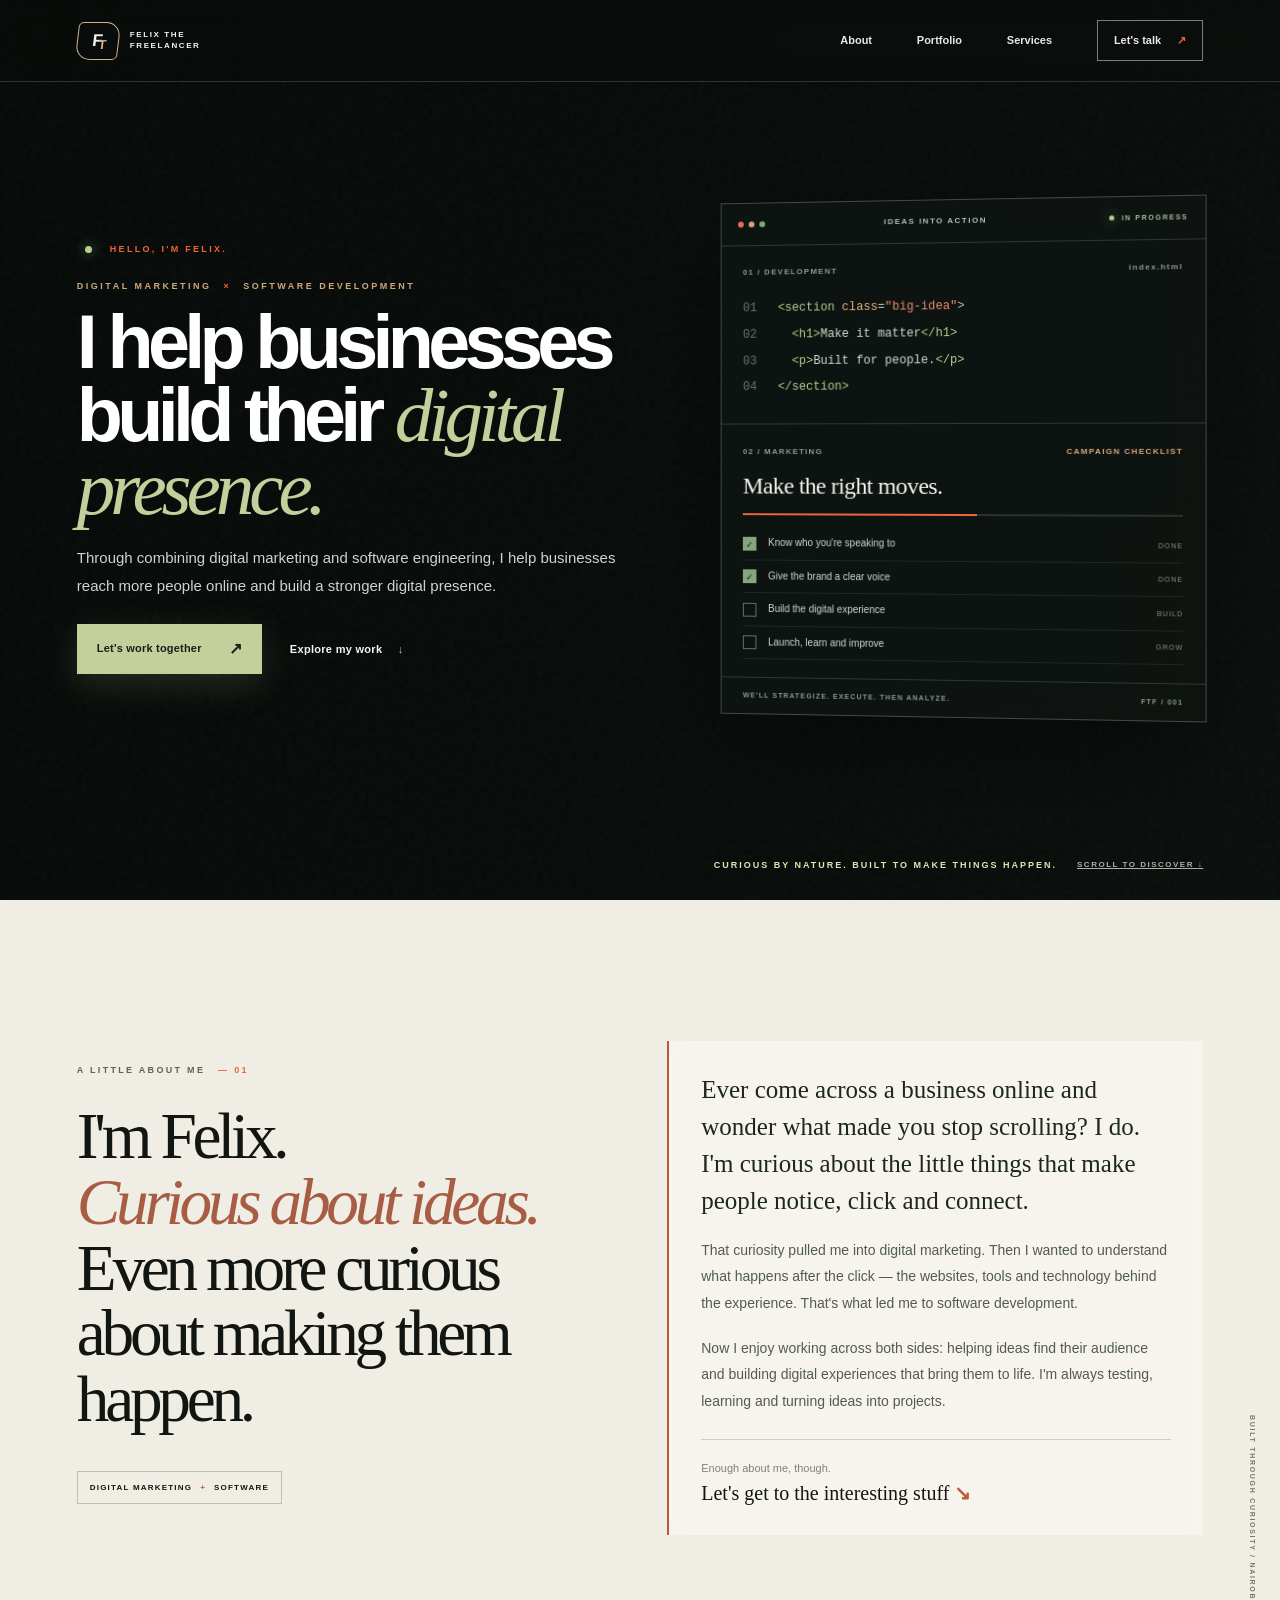
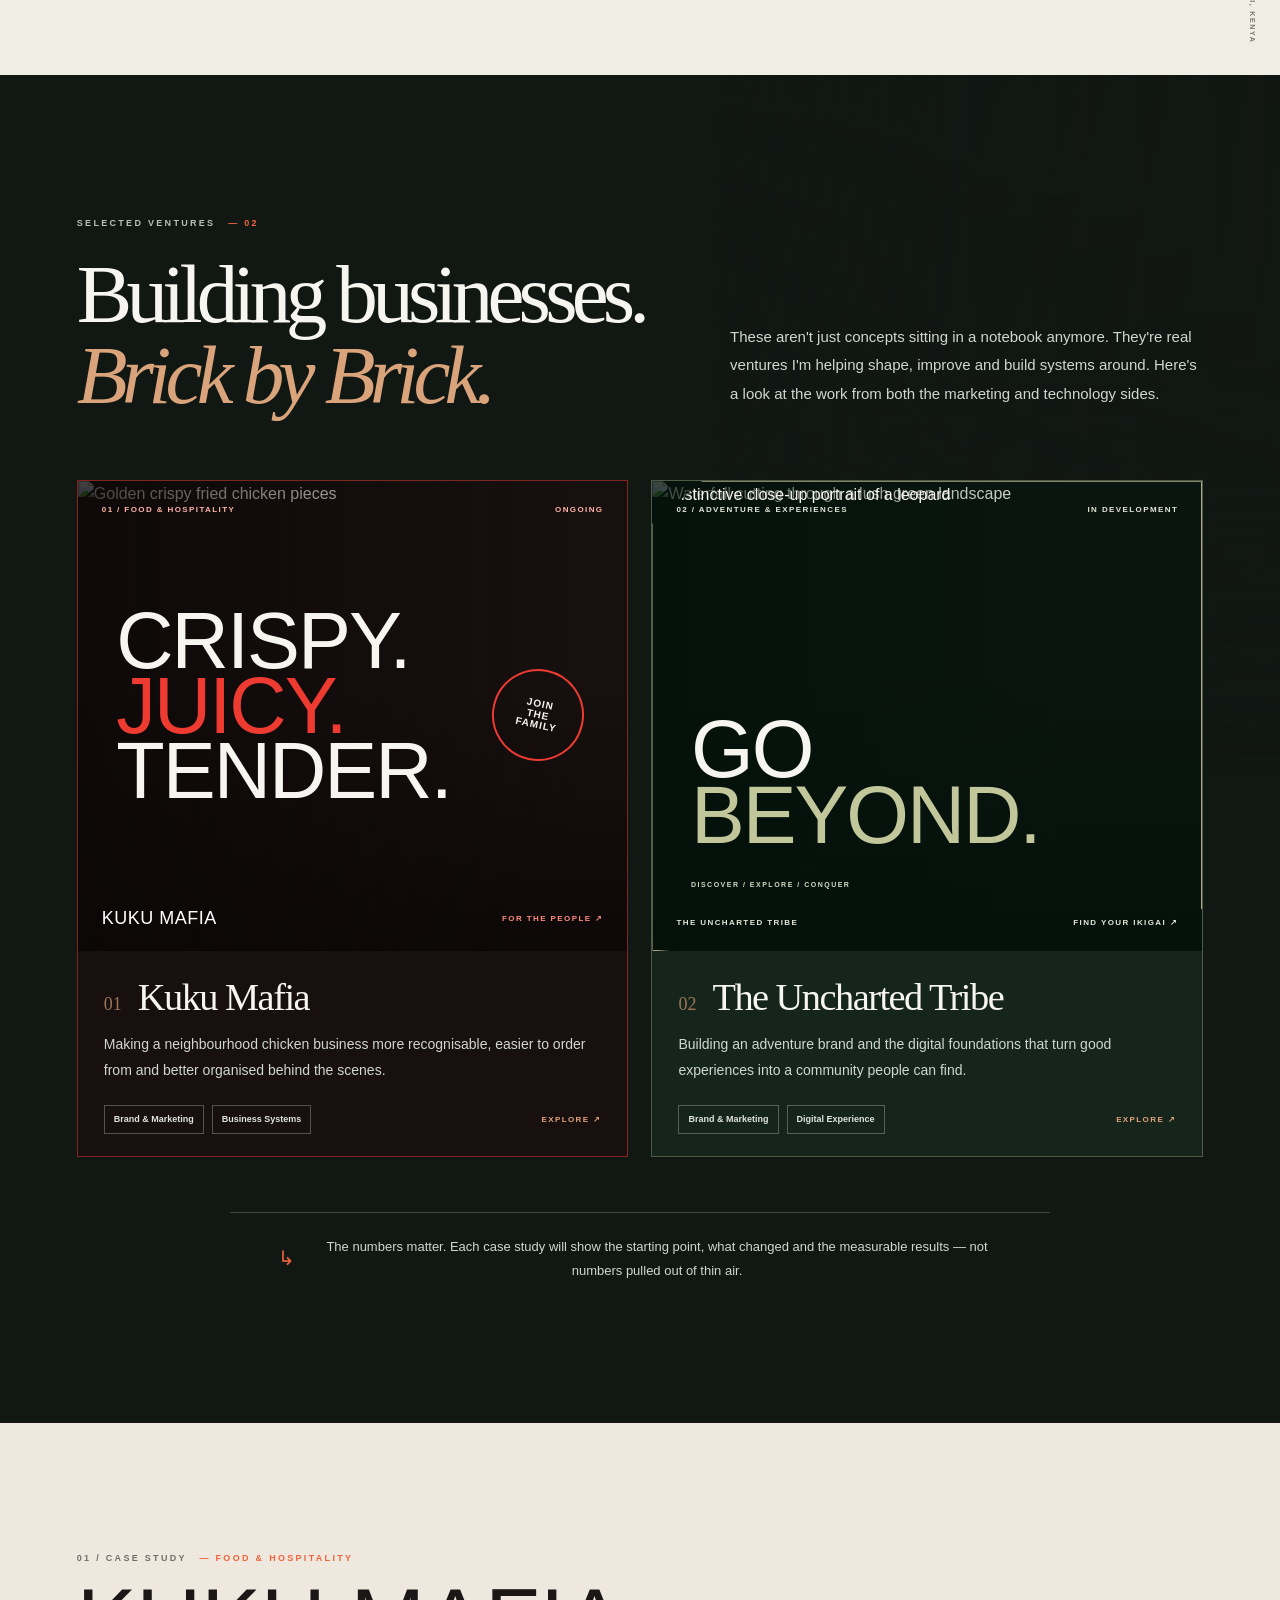
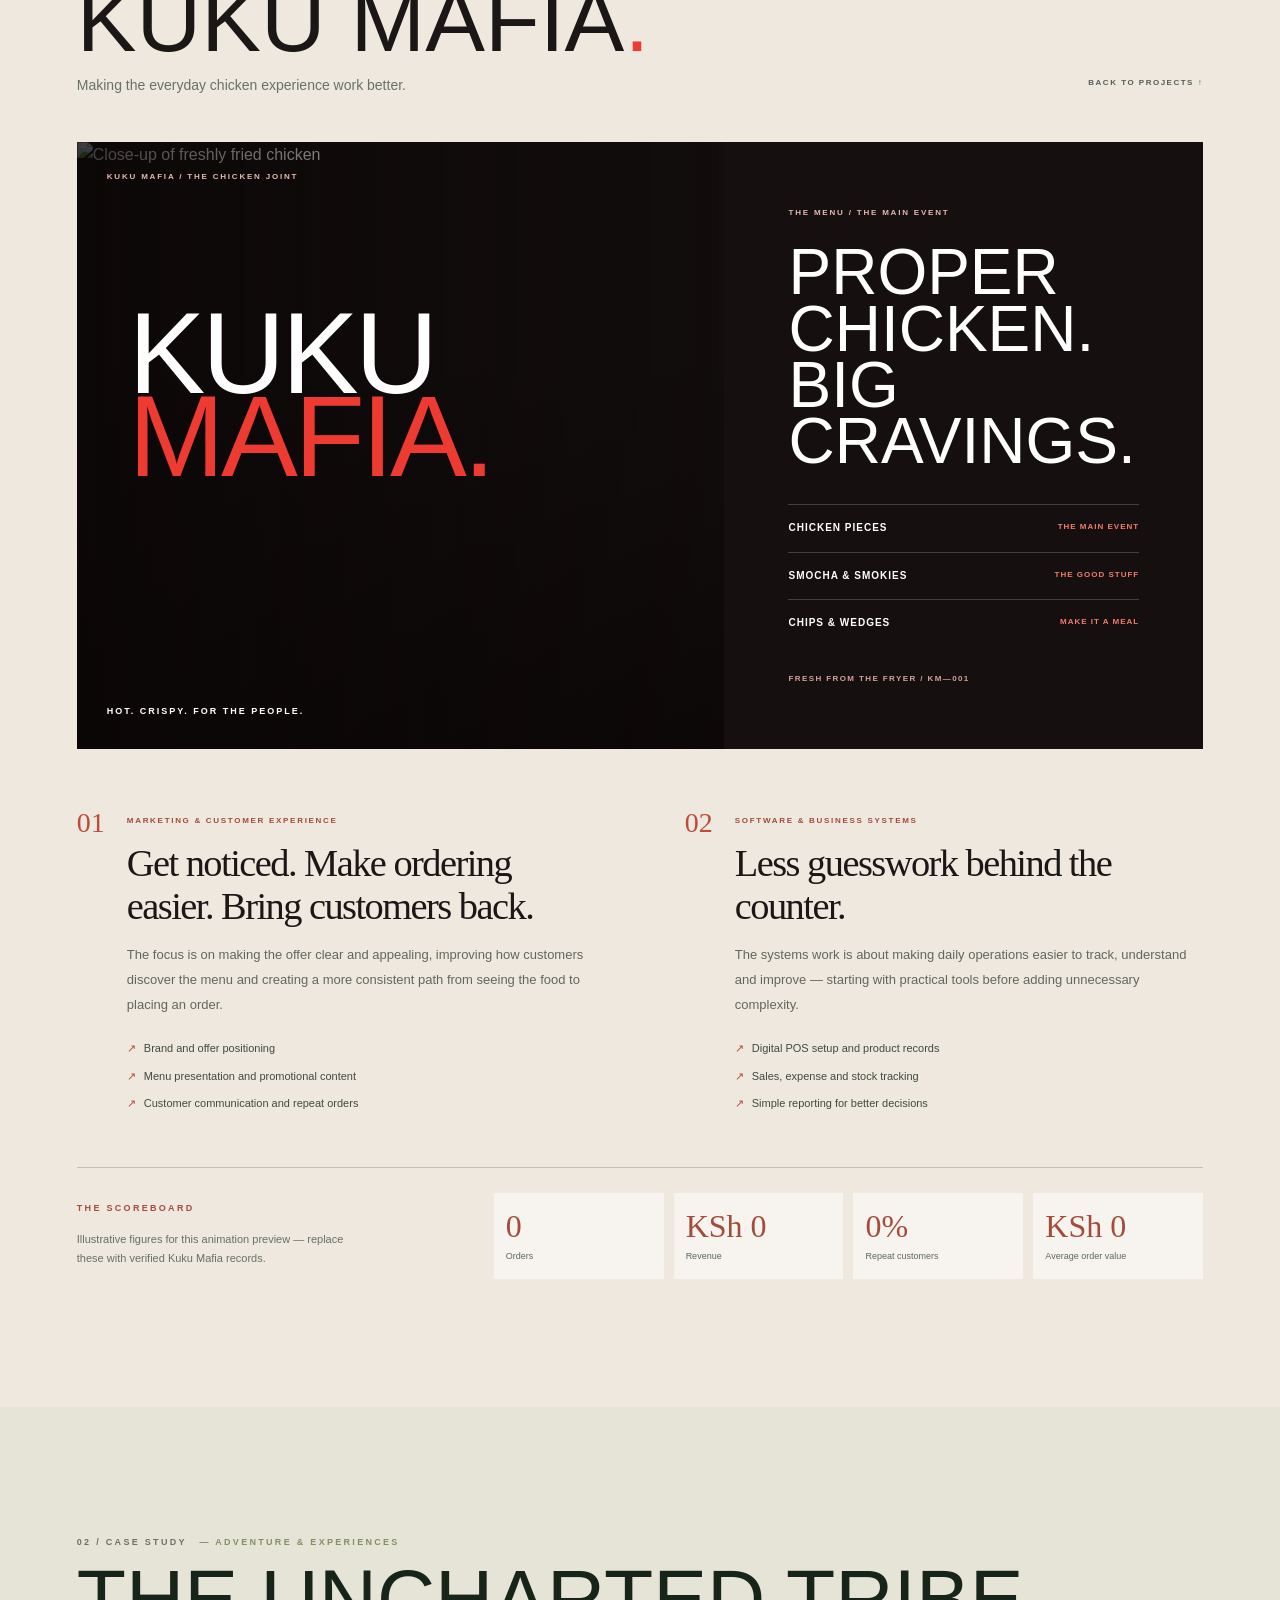
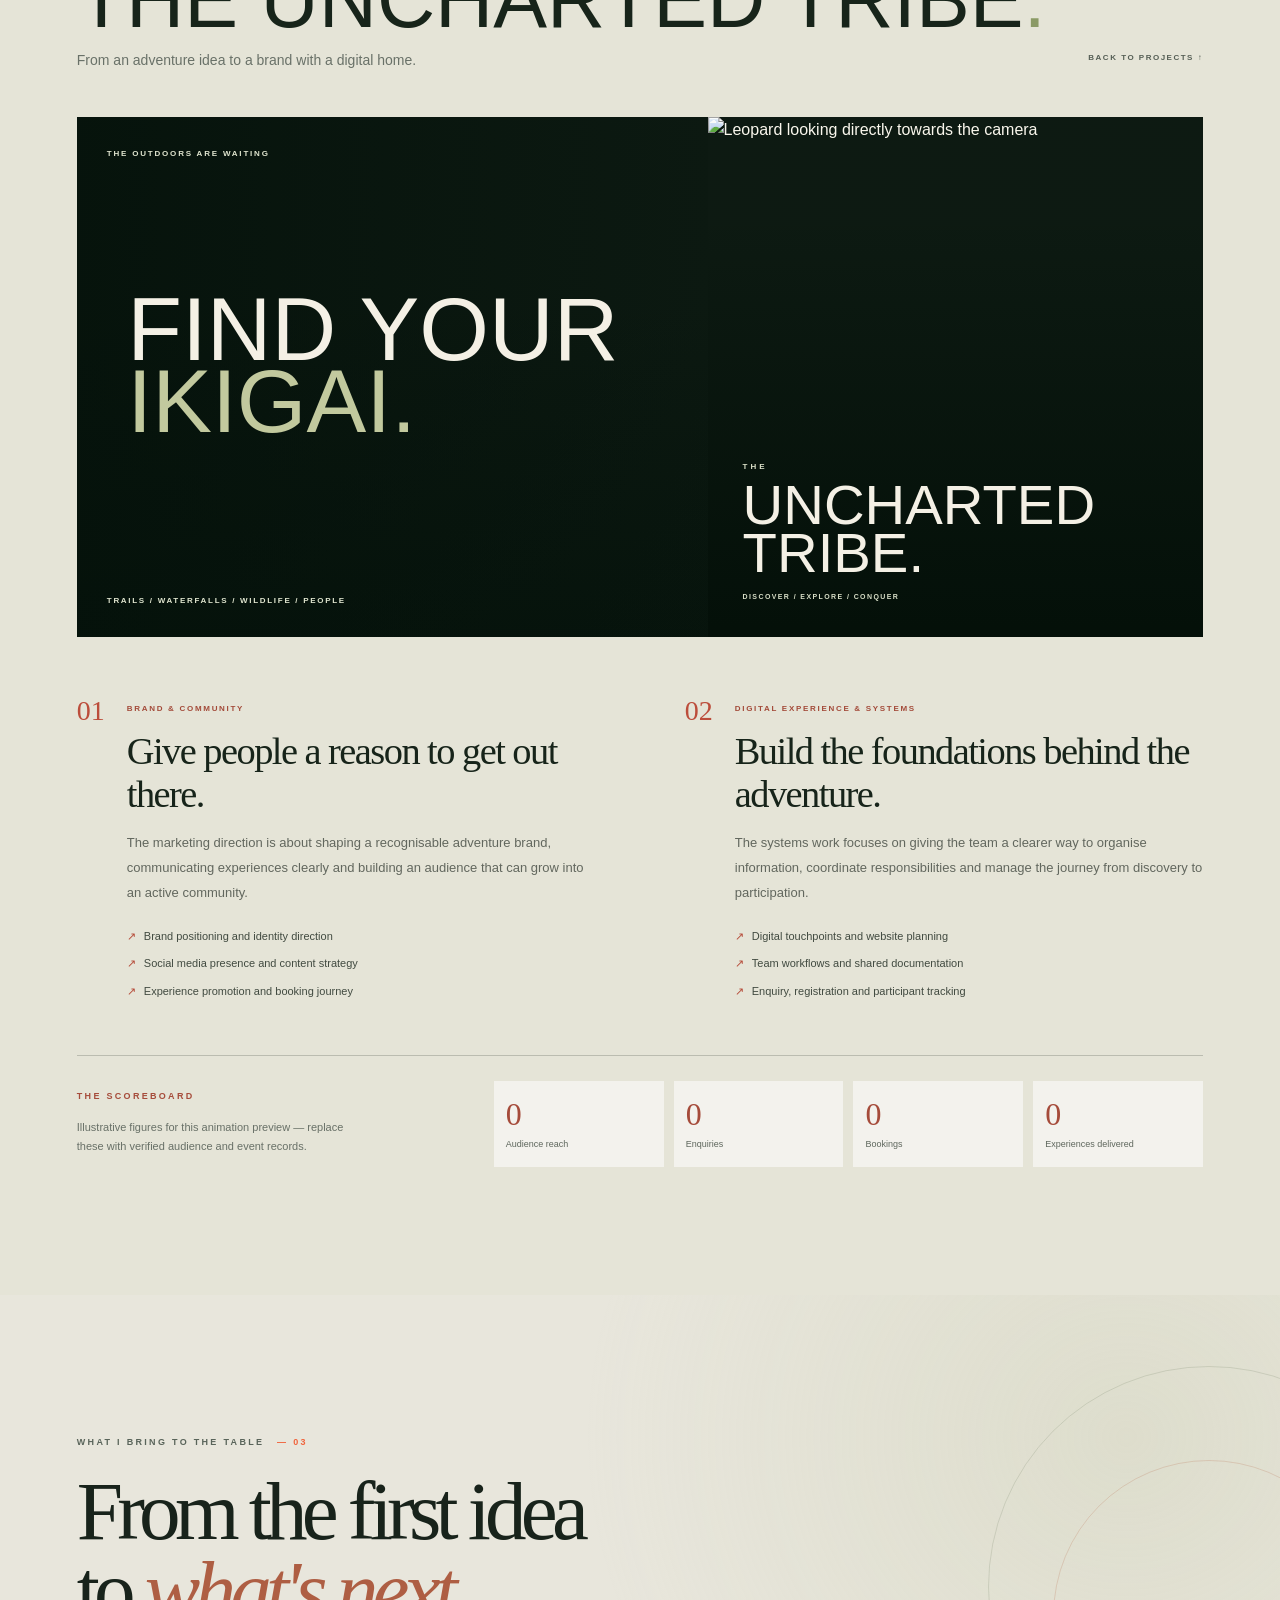
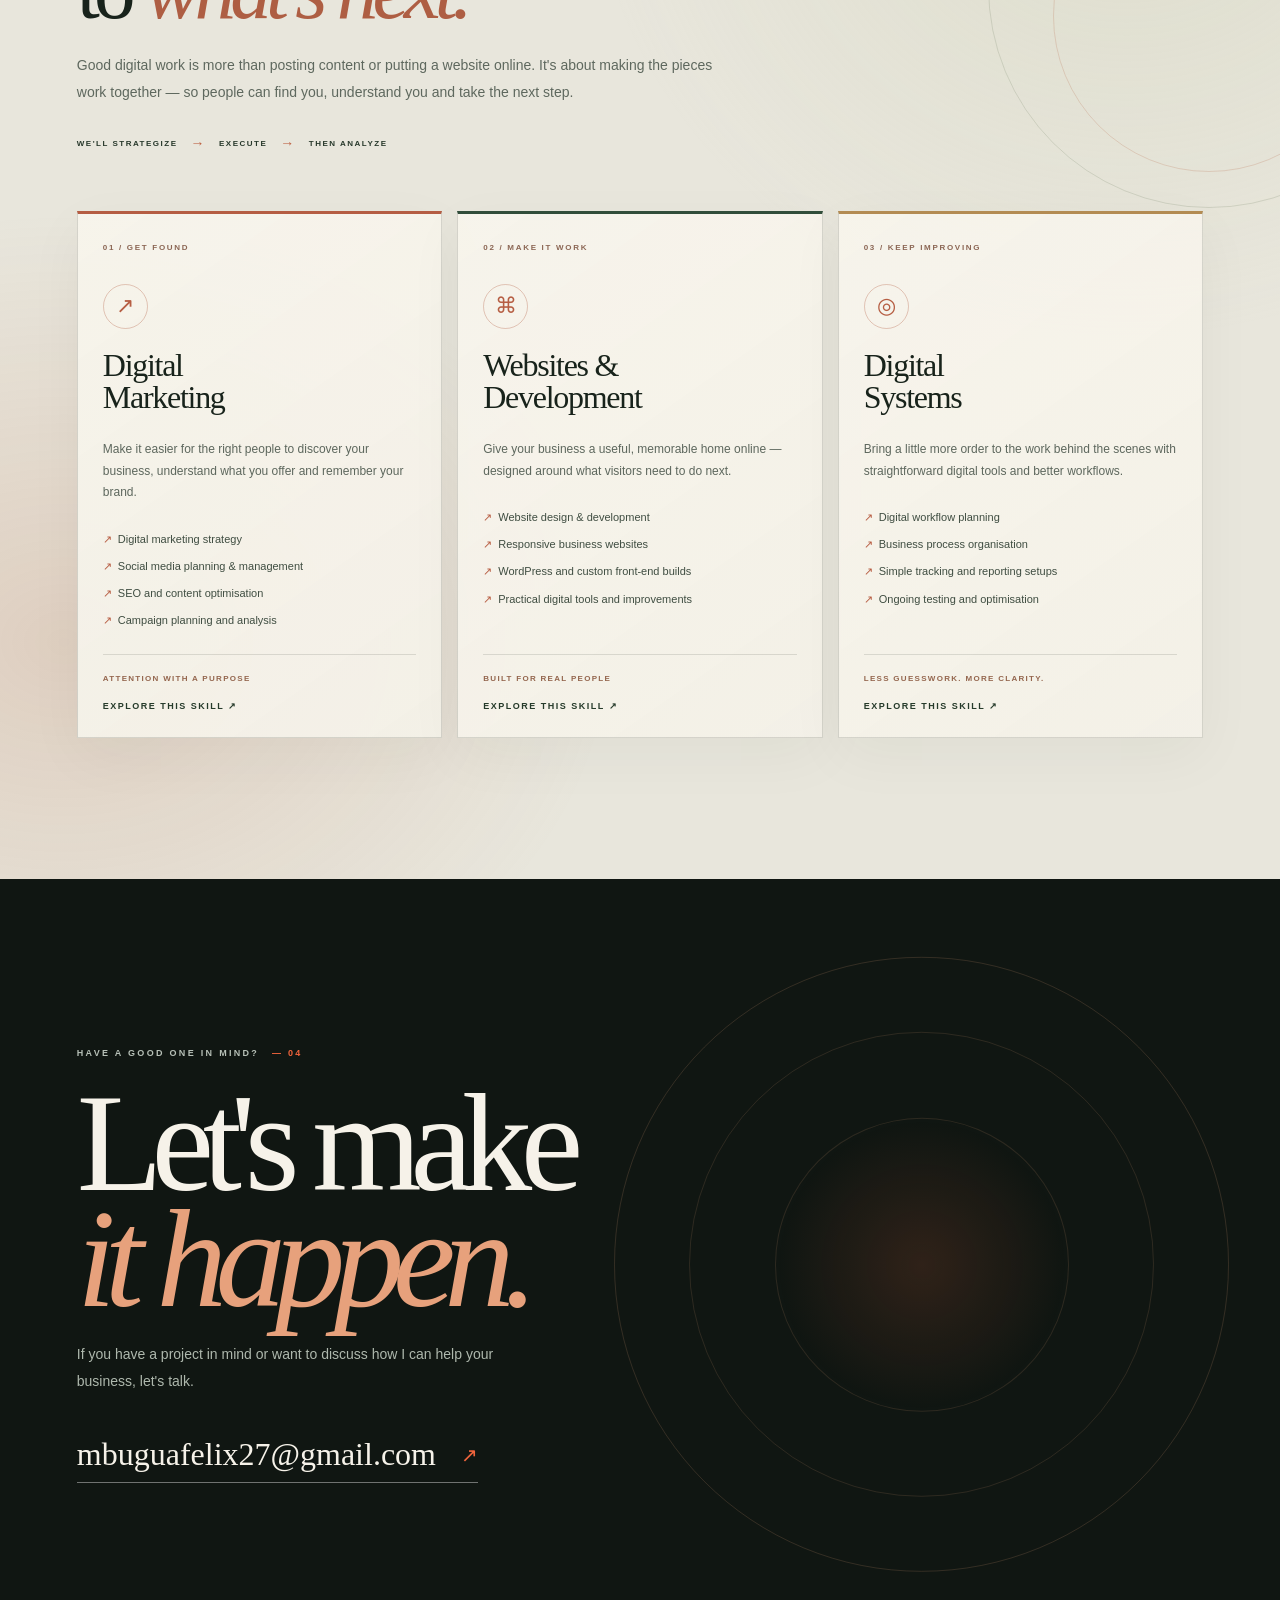
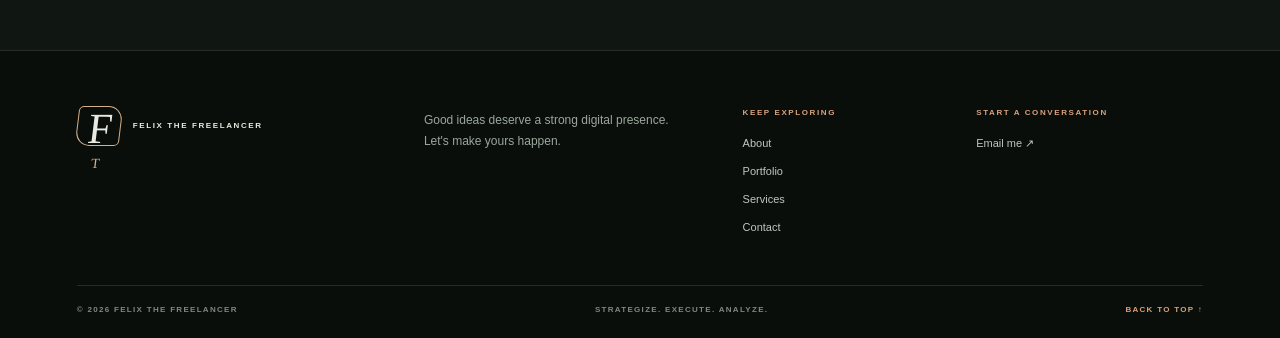
==== commit 4bc0b322: "Move animated metrics into both project scoreboards" ====
--- a/index.html
+++ b/index.html
@@ -34,13 +34,13 @@
 <div class="hero-foot"><span class="hero-mantra">CURIOUS BY NATURE. BUILT TO MAKE THINGS HAPPEN.</span><a href="#about">SCROLL TO DISCOVER <b>↓</b></a></div>
 </section>
 
-<section class="about-section" id="about"><div class="about-image" role="img" aria-label="A wooden Jenga tower during a game"></div><div class="about-overlay"></div>
+<section class="about-section" id="about"><div class="about-image" role="img" aria-label="A missing piece in a puzzle, representing curiosity and finding your place"></div><div class="about-overlay"></div>
 <div class="section-shell about-layout"><div class="about-heading"><p class="eyebrow dark-eyebrow">A LITTLE ABOUT ME <span>— 01</span></p><h2>I'm Felix.<br><em>Curious about ideas.</em><br>Even more curious about making them happen.</h2><p class="about-stamp">DIGITAL MARKETING <b>+</b> SOFTWARE</p></div>
 <div class="about-copy"><p class="about-lead">Ever come across a business online and wonder what made you stop scrolling? I do. I'm curious about the little things that make people notice, click and connect.</p><p>That curiosity pulled me into digital marketing. Then I wanted to understand what happens after the click — the websites, tools and technology behind the experience. That's what led me to software development.</p><p>Now I enjoy working across both sides: helping ideas find their audience and building digital experiences that bring them to life. I'm always testing, learning and turning ideas into projects.</p><div class="about-signoff"><span>Enough about me, though.</span><strong>Let's get to the interesting stuff <b>↘</b></strong></div></div></div><span class="about-vertical">BUILT THROUGH CURIOSITY / NAIROBI, KENYA</span></section>
 
 <section class="projects-section" id="projects"><div class="section-shell">
 <div class="projects-heading"><div><p class="eyebrow">SELECTED VENTURES <span>— 02</span></p><h2>Building businesses.<br><em>Brick by Brick.</em></h2></div><p class="projects-intro-copy">These aren't just concepts sitting in a notebook anymore. They're real ventures I'm helping shape, improve and build systems around. Here's a look at the work from both the marketing and technology sides.</p></div>
-<div class="demo-progress" aria-label="Illustrative animated percentage counter, not a measured business result"><div class="demo-progress-copy"><span>VISUAL TEST / NOT A PERFORMANCE RESULT</span><strong><span data-count="40">0</span><small>%</small></strong></div><div class="demo-progress-track"><span data-progress="40"></span></div></div><div class="project-feature-grid">
+<div class="project-feature-grid">
 <a class="venture-card kuku-card" href="#kuku-case-study" aria-label="Explore Kuku Mafia case study"><div class="venture-art kuku-art"><img src="https://images.pexels.com/photos/19264385/pexels-photo-19264385.jpeg?auto=compress&cs=tinysrgb&w=1800" alt="Golden crispy fried chicken pieces" loading="lazy"><div class="venture-shade"></div><div class="venture-top"><span>01 / FOOD & HOSPITALITY</span><span>ONGOING</span></div><div class="kuku-art-title">CRISPY.<br><em>JUICY.</em><br>TENDER.</div><div class="kuku-art-stamp">JOIN<br>THE<br>FAMILY</div><div class="venture-bottom"><strong>KUKU MAFIA</strong><span>FOR THE PEOPLE ↗</span></div></div><div class="venture-info"><div><span class="venture-number">01</span><h3>Kuku Mafia</h3></div><p>Making a neighbourhood chicken business more recognisable, easier to order from and better organised behind the scenes.</p><div class="venture-tags"><span>Brand & Marketing</span><span>Business Systems</span><b>EXPLORE ↗</b></div></div></a>
 <a class="venture-card tribe-card" href="#tribe-case-study" aria-label="Explore The Uncharted Tribe case study"><div class="venture-art tribe-art"><img class="tribe-waterfall" src="https://images.pexels.com/photos/24604559/pexels-photo-24604559.jpeg?auto=compress&cs=tinysrgb&w=1800" alt="Waterfall cutting through a lush green landscape" loading="lazy"><div class="venture-shade"></div><img class="tribe-leopard" src="https://images.pexels.com/photos/37217866/pexels-photo-37217866/free-photo-of-close-up-portrait-of-a-majestic-leopard.jpeg?auto=compress&dpr=1&h=1200&w=1800" alt="Distinctive close-up portrait of a leopard" loading="lazy"><div class="venture-top"><span>02 / ADVENTURE & EXPERIENCES</span><span>IN DEVELOPMENT</span></div><div class="tribe-art-title">GO<br><em>BEYOND.</em></div><div class="tribe-art-caption">DISCOVER / EXPLORE / CONQUER</div><div class="venture-bottom"><strong>THE UNCHARTED TRIBE</strong><span>FIND YOUR IKIGAI ↗</span></div></div><div class="venture-info"><div><span class="venture-number">02</span><h3>The Uncharted Tribe</h3></div><p>Building an adventure brand and the digital foundations that turn good experiences into a community people can find.</p><div class="venture-tags"><span>Brand & Marketing</span><span>Digital Experience</span><b>EXPLORE ↗</b></div></div></a>
 </div><div class="proof-note"><span>↳</span><p>The numbers matter. Each case study will show the starting point, what changed and the measurable results — not numbers pulled out of thin air.</p></div>
@@ -50,14 +50,14 @@
 <div class="case-heading"><div><p class="eyebrow">01 / CASE STUDY <span>— FOOD & HOSPITALITY</span></p><h2>Kuku Mafia<span>.</span></h2><p>Making the everyday chicken experience work better.</p></div><a class="case-back" href="#projects">BACK TO PROJECTS ↑</a></div>
 <div class="kuku-board"><div class="kuku-board-photo"><img src="https://images.pexels.com/photos/19264385/pexels-photo-19264385.jpeg?auto=compress&cs=tinysrgb&w=2200" alt="Close-up of freshly fried chicken" loading="lazy"><div class="kuku-board-shade"></div><span class="board-label">KUKU MAFIA / THE CHICKEN JOINT</span><div class="kuku-board-wordmark">KUKU<br><em>MAFIA.</em></div><span class="kuku-board-slogan">HOT. CRISPY. FOR THE PEOPLE.</span></div><div class="kuku-menu-board"><span class="board-label">THE MENU / THE MAIN EVENT</span><h3>PROPER CHICKEN.<br>BIG CRAVINGS.</h3><div class="menu-lines"><div><span>CHICKEN PIECES</span><b>THE MAIN EVENT</b></div><div><span>SMOCHA & SMOKIES</span><b>THE GOOD STUFF</b></div><div><span>CHIPS & WEDGES</span><b>MAKE IT A MEAL</b></div></div><span class="menu-board-foot">FRESH FROM THE FRYER / KM—001</span></div></div>
 <div class="case-columns"><article class="case-track"><span class="track-index">01</span><p class="track-label">MARKETING & CUSTOMER EXPERIENCE</p><h3>Get noticed. Make ordering easier. Bring customers back.</h3><p>The focus is on making the offer clear and appealing, improving how customers discover the menu and creating a more consistent path from seeing the food to placing an order.</p><ul><li>Brand and offer positioning</li><li>Menu presentation and promotional content</li><li>Customer communication and repeat orders</li></ul></article><article class="case-track"><span class="track-index">02</span><p class="track-label">SOFTWARE & BUSINESS SYSTEMS</p><h3>Less guesswork behind the counter.</h3><p>The systems work is about making daily operations easier to track, understand and improve — starting with practical tools before adding unnecessary complexity.</p><ul><li>Digital POS setup and product records</li><li>Sales, expense and stock tracking</li><li>Simple reporting for better decisions</li></ul></article></div>
-<div class="scoreboard"><div><span class="eyebrow">THE SCOREBOARD</span><p>Performance figures will be added once they're consistently tracked.</p></div><div class="score-grid"><div><strong>—</strong><span>Orders tracked</span></div><div><strong>—</strong><span>Revenue recorded</span></div><div><strong>—</strong><span>Repeat customers</span></div><div><strong>—</strong><span>Stock accuracy</span></div></div></div>
+<div class="scoreboard"><div class="score-intro"><span class="eyebrow">THE SCOREBOARD</span><p>Illustrative figures for this animation preview — replace these with verified Kuku Mafia records.</p></div><div class="score-grid"><div><strong data-count="128">0</strong><span>Orders</span></div><div><strong data-count="18450" data-prefix="KSh " data-format="currency">KSh 0</strong><span>Revenue</span></div><div><strong data-count="32" data-suffix="%">0%</strong><span>Repeat customers</span></div><div><strong data-count="144" data-prefix="KSh " data-format="currency">KSh 0</strong><span>Average order value</span></div></div></div>
 </div></section>
 
 <section class="case-section tribe-case" id="tribe-case-study"><div class="section-shell">
 <div class="case-heading"><div><p class="eyebrow">02 / CASE STUDY <span>— ADVENTURE & EXPERIENCES</span></p><h2>The Uncharted Tribe<span>.</span></h2><p>From an adventure idea to a brand with a digital home.</p></div><a class="case-back" href="#projects">BACK TO PROJECTS ↑</a></div>
 <div class="tribe-board"><div class="tribe-board-landscape"><video class="tribe-board-film" muted loop playsinline preload="none" poster="https://images.pexels.com/photos/24604559/pexels-photo-24604559.jpeg?auto=compress&cs=tinysrgb&w=1600" aria-hidden="true"><source src="https://videos.pexels.com/video-files/36450898/15457109_3840_2160_30fps.mp4" type="video/mp4"></video><div class="tribe-landscape-shade"></div><span class="board-label">THE OUTDOORS ARE WAITING</span><h3>FIND YOUR<br><em>IKIGAI.</em></h3><span class="tribe-landscape-foot">TRAILS / WATERFALLS / WILDLIFE / PEOPLE</span></div><div class="tribe-board-leopard"><img src="https://images.pexels.com/photos/37217866/pexels-photo-37217866/free-photo-of-close-up-portrait-of-a-majestic-leopard.jpeg?auto=compress&dpr=1&h=1200&w=1800" alt="Leopard looking directly towards the camera" loading="lazy"><div class="tribe-leopard-shade"></div><span class="tribe-wordmark-small">THE</span><strong>UNCHARTED<br>TRIBE.</strong><span class="tribe-leopard-foot">DISCOVER / EXPLORE / CONQUER</span></div></div>
 <div class="case-columns"><article class="case-track"><span class="track-index">01</span><p class="track-label">BRAND & COMMUNITY</p><h3>Give people a reason to get out there.</h3><p>The marketing direction is about shaping a recognisable adventure brand, communicating experiences clearly and building an audience that can grow into an active community.</p><ul><li>Brand positioning and identity direction</li><li>Social media presence and content strategy</li><li>Experience promotion and booking journey</li></ul></article><article class="case-track"><span class="track-index">02</span><p class="track-label">DIGITAL EXPERIENCE & SYSTEMS</p><h3>Build the foundations behind the adventure.</h3><p>The systems work focuses on giving the team a clearer way to organise information, coordinate responsibilities and manage the journey from discovery to participation.</p><ul><li>Digital touchpoints and website planning</li><li>Team workflows and shared documentation</li><li>Enquiry, registration and participant tracking</li></ul></article></div>
-<div class="scoreboard"><div><span class="eyebrow">THE SCOREBOARD</span><p>We'll track the audience, enquiries and experiences delivered as the brand grows.</p></div><div class="score-grid"><div><strong>—</strong><span>Audience growth</span></div><div><strong>—</strong><span>Enquiries received</span></div><div><strong>—</strong><span>Bookings completed</span></div><div><strong>—</strong><span>Experiences delivered</span></div></div></div>
+<div class="scoreboard"><div class="score-intro"><span class="eyebrow">THE SCOREBOARD</span><p>Illustrative figures for this animation preview — replace these with verified audience and event records.</p></div><div class="score-grid"><div><strong data-count="2400">0</strong><span>Audience reach</span></div><div><strong data-count="86">0</strong><span>Enquiries</span></div><div><strong data-count="32">0</strong><span>Bookings</span></div><div><strong data-count="4">0</strong><span>Experiences delivered</span></div></div></div>
 </div></section>
 
 <section class="services-section" id="services"><div class="section-shell"><div class="services-intro"><p class="eyebrow dark-eyebrow">WHAT I BRING TO THE TABLE <span>— 03</span></p><h2>From the first idea<br>to <em>what's next.</em></h2><p>Good digital work is more than posting content or putting a website online. It's about making the pieces work together — so people can find you, understand you and take the next step.</p><div class="process-line"><span>WE'LL STRATEGIZE</span><b>→</b><span>EXECUTE</span><b>→</b><span>THEN ANALYZE</span></div></div>
--- a/style.css
+++ b/style.css
@@ -1,18 +1,18 @@
 :root{--ink:#111612;--paper:#f0ede4;--white:#f7f5ef;--muted:#a8b0a7;--orange:#f0643c;--red:#ed3b32;--serif:Georgia,"Times New Roman",serif;--sans:Arial,Helvetica,sans-serif;--page:min(1320px,88vw)}
 *{box-sizing:border-box}html{scroll-behavior:smooth;scroll-padding-top:80px}body{margin:0;background:var(--ink);color:var(--white);font:16px/1.65 var(--sans);-webkit-font-smoothing:antialiased}a{color:inherit}img,video{display:block;max-width:100%}::selection{background:var(--orange);color:white}.section-shell{width:var(--page);max-width:1320px;margin:auto}.eyebrow{margin:0;color:#b7c0b7;font-size:9px;font-weight:800;letter-spacing:2.3px;text-transform:uppercase}.eyebrow span{color:var(--orange);margin-left:8px}
-.site-header{position:absolute;z-index:30;top:0;left:0;width:100%;height:82px;padding:0 6vw;display:flex;align-items:center;justify-content:space-between;border-bottom:1px solid #ffffff29;background:#0a0e0b40;backdrop-filter:blur(12px)}.brand{display:flex;align-items:center;gap:11px;text-decoration:none}.brand-mark{display:grid;place-items:center;width:36px;height:36px;border:1px solid #ffffffa0;border-radius:50%;font:24px/1 var(--serif)}.brand-mark span,.footer-brand>span span{color:var(--orange)}.brand-name{font-size:8px;font-weight:900;line-height:1.35;letter-spacing:1.6px}.primary-navigation{display:flex;align-items:center;gap:clamp(24px,3.5vw,52px)}.primary-navigation a{font-size:11px;font-weight:700;text-decoration:none;color:#e8e9e2;transition:color .2s}.primary-navigation a:hover{color:var(--orange)}.primary-navigation .nav-contact{padding:10px 16px;border:1px solid #ffffff78}.nav-contact b{margin-left:13px;color:var(--orange)}.menu-toggle{display:none}
-.hero{position:relative;isolation:isolate;min-height:790px;height:min(100svh,980px);overflow:hidden;background:#0b100d}.hero-film,.hero-scrim,.hero-grain{position:absolute;inset:0;width:100%;height:100%}.hero-film{z-index:-3;object-fit:cover;object-position:center 48%;filter:brightness(.58) saturate(.72)}.hero-scrim{z-index:-2;background:linear-gradient(90deg,#050907f5 0%,#050907d6 42%,#0509075c 100%),linear-gradient(0deg,#0b100d 0%,transparent 25%,#0003 100%)}.hero-grain{z-index:-1;opacity:.12;pointer-events:none;background-image:url("data:image/svg+xml,%3Csvg viewBox='0 0 180 180' xmlns='http://www.w3.org/2000/svg'%3E%3Cfilter id='n'%3E%3CfeTurbulence type='fractalNoise' baseFrequency='.9' numOctaves='3' stitchTiles='stitch'/%3E%3C/filter%3E%3Crect width='100%25' height='100%25' filter='url(%23n)' opacity='.3'/%3E%3C/svg%3E")}.hero-inner{position:relative;z-index:1;width:var(--page);max-width:1320px;min-height:100%;margin:auto;padding:145px 0 125px;display:grid;grid-template-columns:1.06fr .94fr;align-items:center;gap:clamp(40px,7vw,105px)}.hero-copy{max-width:680px}.hero-eyebrow{display:flex;align-items:center;gap:10px;color:#e8e8df}.status-dot,.console-live i{width:7px;height:7px;display:inline-block;border-radius:50%;background:#b3cf91;box-shadow:0 0 13px #b3cf91b3}.type-cursor{width:7px;height:14px;background:var(--orange);display:inline-block;animation:blink .8s steps(2,start) infinite}@keyframes blink{to{visibility:hidden}}.hero-discipline{margin:35px 0 15px;color:#d0a77b;font-size:9px;font-weight:800;letter-spacing:2.5px}.hero-discipline i{font-style:normal;color:var(--orange);padding:0 7px}.hero h1{max-width:760px;margin:0;color:white;font:500 clamp(52px,6.2vw,91px)/.99 var(--serif);letter-spacing:-.065em}.hero h1 em{color:#e8b18b;font-weight:500}.hero-description{max-width:555px;margin:28px 0 0;color:#d0d4ce;font-size:15px;line-height:1.85}.hero-actions{display:flex;align-items:center;gap:28px;margin-top:36px}.button{display:inline-flex;align-items:center;gap:27px;padding:15px 19px;font-size:11px;font-weight:800;text-decoration:none;transition:transform .25s,background .25s}.button:hover{transform:translateY(-3px)}.button-accent{background:var(--orange);color:white}.button-accent:hover{background:#ff7954}.button b{font-size:16px}.text-link{font-size:11px;font-weight:700;text-decoration:none}.text-link b{margin-left:12px;color:var(--orange)}
-.hero-console{width:100%;max-width:520px;justify-self:end;border:1px solid #ffffff3b;background:#0e1410d1;box-shadow:0 35px 100px #0006;backdrop-filter:blur(13px);transform:perspective(1000px) rotateY(-4deg);animation:console-arrive 1.1s .15s both}@keyframes console-arrive{from{opacity:0;transform:perspective(1000px) translateY(24px) rotateY(-4deg)}to{opacity:1;transform:perspective(1000px) translateY(0) rotateY(-4deg)}}.console-top,.console-meta,.plan-heading,.console-foot{display:flex;align-items:center;justify-content:space-between}.console-top{height:43px;padding:0 17px;border-bottom:1px solid #ffffff26;color:#b4bdb3;font-size:8px;font-weight:800;letter-spacing:1.5px}.console-lights{display:flex;gap:5px}.console-lights i{width:6px;height:6px;border-radius:50%;background:#e66d5c}.console-lights i:nth-child(2){background:#d3aa6d}.console-lights i:nth-child(3){background:#85a77e}.console-live{display:flex;align-items:center;gap:7px;color:#a7b7a4;font-size:7px}.console-live i{width:5px;height:5px}.console-code{padding:20px 22px 23px;border-bottom:1px solid #ffffff26}.console-meta,.plan-heading{color:#8e9a8e;font-size:8px;font-weight:800;letter-spacing:1.3px}.code-lines{margin-top:17px;font:clamp(10px,.95vw,13px)/2.2 Consolas,Monaco,monospace;color:#d4dbd2}.code-lines p{margin:0;white-space:nowrap}.code-lines b{margin-right:14px;color:#657467;font-weight:400}.code-lines i{color:#b3cf91;font-style:normal}.code-lines em{color:#e4b477;font-style:normal}.code-lines strong{color:#e98c72;font-weight:400}.console-plan{padding:21px 22px 18px}.plan-heading span:last-child{color:#d9a77b}.console-plan h2{margin:15px 0 14px;font:24px var(--serif);letter-spacing:-.6px}.plan-rule{height:2px;background:#ffffff20}.plan-rule span{display:block;width:54%;height:100%;background:var(--orange)}.console-plan ul{display:grid;margin:12px 0 0;padding:0;list-style:none}.console-plan li{display:grid;grid-template-columns:17px 1fr auto;align-items:center;gap:9px;padding:8px 0;border-bottom:1px solid #ffffff14;color:#d2d8d0;font-size:10px}.console-plan li>span{display:grid;place-items:center;width:14px;height:14px;border:1px solid #657365;color:#b5d2a0;font-size:9px}.console-plan li.complete>span{border-color:#88a47d;background:#88a47d;color:#101710}.console-plan li small{color:#849184;font-size:7px;letter-spacing:1px}.console-foot{padding:12px 22px;border-top:1px solid #ffffff26;color:#8d9a8d;font-size:7px;font-weight:800;letter-spacing:1.2px}.hero-foot{position:absolute;z-index:2;right:6vw;bottom:27px;left:6vw;display:flex;justify-content:space-between;gap:20px;color:#a9b2a8;font-size:8px;font-weight:800;letter-spacing:1.5px}.hero-foot a{color:#f1eee7;text-decoration:none}.hero-foot b{margin-left:10px;color:var(--orange);font-size:13px}
-.about-section{position:relative;isolation:isolate;overflow:hidden;min-height:710px;padding:clamp(100px,11vw,155px) 0;background:var(--paper);color:var(--ink)}.about-image{position:absolute;z-index:-2;inset:0 0 0 45%;background:url("https://images.pexels.com/photos/4399406/pexels-photo-4399406.jpeg?auto=compress&cs=tinysrgb&w=1800") center 46%/cover;filter:saturate(.78)}.about-overlay{position:absolute;z-index:-1;inset:0;background:linear-gradient(90deg,#f0ede4 0%,#f0ede4 37%,#f0ede4ed 49%,#f0ede48c 70%,#f0ede41a 100%)}.about-layout{display:grid;grid-template-columns:.94fr 1.06fr;gap:clamp(55px,9vw,135px);align-items:center}.dark-eyebrow{color:#59645a}.about-heading h2{max-width:600px;margin:26px 0 30px;font:500 clamp(43px,5.1vw,72px)/1.01 var(--serif);letter-spacing:-.065em}.about-heading h2 em{color:#a75d43;font-weight:500}.about-stamp{display:inline-flex;gap:8px;padding:9px 12px;border:1px solid #11161238;font-size:8px;font-weight:900;letter-spacing:1.2px}.about-stamp b{color:#b85b3d}.about-copy{max-width:650px;padding:30px 32px;background:rgba(248,246,239,.84);border-left:2px solid #b85b3d;backdrop-filter:blur(7px)}.about-copy p{margin:0 0 18px;color:#515b51;font-size:14px;line-height:1.9}.about-copy .about-lead{color:#1c281e;font:clamp(19px,2vw,25px)/1.48 var(--serif)}.about-signoff{display:flex;flex-direction:column;gap:3px;margin-top:25px;padding-top:19px;border-top:1px solid #1116122e}.about-signoff span{color:#7b8378;font-size:11px}.about-signoff strong{font:500 20px var(--serif)}.about-signoff b{color:#b85b3d}.about-vertical{position:absolute;right:22px;bottom:32px;color:#1116128c;font-size:7px;font-weight:900;letter-spacing:1.7px;writing-mode:vertical-rl}
-.projects-section{padding:clamp(100px,11vw,155px) 0;background:#111713;color:var(--white)}.projects-heading{display:grid;grid-template-columns:1.1fr .9fr;align-items:end;gap:75px;margin-bottom:65px}.projects-heading h2{margin:23px 0 0;font:500 clamp(50px,6.5vw,88px)/.97 var(--serif);letter-spacing:-.07em}.projects-heading h2 em{color:#d9a47b;font-weight:500}.projects-intro-copy{max-width:500px;margin:0 0 7px;color:#aeb8ad;font-size:14px;line-height:1.9}.project-feature-grid{display:grid;grid-template-columns:1fr 1fr;gap:23px}.venture-card{display:block;min-width:0;overflow:hidden;text-decoration:none;transition:transform .35s}.venture-card:hover{transform:translateY(-7px)}.venture-art{position:relative;isolation:isolate;min-height:470px;overflow:hidden}.venture-art>img{position:absolute;z-index:-2;inset:0;width:100%;height:100%;object-fit:cover;transition:transform .8s}.venture-card:hover .venture-art>img{transform:scale(1.045)}.venture-shade{position:absolute;z-index:-1;inset:0}.venture-top,.venture-bottom{position:absolute;right:24px;left:24px;display:flex;justify-content:space-between;gap:15px;font-size:8px;font-weight:900;letter-spacing:1.4px}.venture-top{top:22px}.venture-bottom{bottom:22px;align-items:center}.kuku-card{background:#17100f;border:1px solid #ed3b3280}.kuku-art>img{object-position:center 52%;filter:contrast(1.1) saturate(1.15)}.kuku-card .venture-shade{background:linear-gradient(90deg,#0c0707c7,#0c070714 90%),linear-gradient(0deg,#0c0707e0,transparent 55%)}.kuku-card .venture-top{color:#ffb4a9}.kuku-card .venture-bottom{color:white}.kuku-art-title{position:absolute;left:7%;top:27%;font:clamp(53px,6.2vw,86px)/.82 Impact,"Arial Narrow",sans-serif;letter-spacing:-.025em}.kuku-art-title em{color:var(--red);font-style:normal}.kuku-art-stamp{position:absolute;right:8%;top:40%;display:grid;place-items:center;width:92px;height:92px;border:2px solid var(--red);border-radius:50%;font-size:10px;font-weight:900;line-height:1.05;letter-spacing:1px;text-align:center;transform:rotate(12deg)}.kuku-card .venture-bottom strong{font:18px Impact,"Arial Narrow",sans-serif;letter-spacing:.5px}.kuku-card .venture-bottom span{color:#ff8c7f}.tribe-card{background:#15251c;border:1px solid #b5be9459}.tribe-art{background:#0a160f}.tribe-waterfall{object-position:center 48%;filter:saturate(.75) contrast(1.15)}.tribe-card .venture-shade{background:linear-gradient(90deg,#03110ac7,#03110a1a 75%),linear-gradient(0deg,#03110acc,transparent 60%)}.tribe-leopard{position:absolute!important;z-index:0!important;top:13%;right:5%;width:40%;height:70%;object-fit:cover;object-position:center 28%;border:1px solid #eedeb8b8;box-shadow:0 22px 55px #0009;clip-path:polygon(9% 0,100% 0,100% 91%,0 100%,0 9%)}.tribe-art-title{position:absolute;z-index:1;left:7%;bottom:22%;font:clamp(53px,6.3vw,88px)/.82 Impact,"Arial Narrow",sans-serif;letter-spacing:-.025em}.tribe-art-title em{color:#c2c69b;font-style:normal}.tribe-art-caption{position:absolute;left:7%;bottom:13%;color:#d3d8c4;font-size:7px;font-weight:900;letter-spacing:1.5px}.tribe-card .venture-top,.tribe-card .venture-bottom{z-index:2;color:#e4e6d9}.venture-info{padding:24px 26px 22px}.venture-info>div:first-child{display:flex;align-items:baseline;gap:16px}.venture-number{color:#9d7555;font:18px var(--serif)}.venture-info h3{margin:0;font:500 clamp(27px,3vw,39px) var(--serif);letter-spacing:-.04em}.venture-info p{max-width:560px;margin:13px 0 22px;color:#aab3a9;font-size:13px;line-height:1.8}.venture-tags{display:flex;align-items:center;flex-wrap:wrap;gap:8px}.venture-tags span{padding:6px 9px;border:1px solid #ffffff2b;color:#c4ccc2;font-size:8px;font-weight:700}.venture-tags b{margin-left:auto;color:#e2a27d;font-size:8px;letter-spacing:1.4px}.proof-note{display:flex;align-items:flex-start;gap:17px;max-width:690px;margin:55px 0 0 auto;padding-top:20px;border-top:1px solid #ffffff2b}.proof-note>span{color:var(--orange);font-size:20px}.proof-note p{margin:0;color:#9ba79b;font-size:12px;line-height:1.8}
+.site-header{position:absolute;z-index:30;top:0;left:0;width:100%;height:82px;padding:0 6vw;display:flex;align-items:center;justify-content:space-between;border-bottom:1px solid #ffffff29;background:#0a0e0b40;backdrop-filter:blur(12px)}.brand{display:flex;align-items:center;gap:11px;text-decoration:none}.brand-mark{position:relative;display:flex;align-items:center;justify-content:center;width:42px;height:38px;border:1px solid #d5b18b;border-radius:5px 15px 5px 15px;font:900 17px/.9 "Trebuchet MS",Arial,sans-serif;letter-spacing:-3px;transform:skew(-7deg)}.brand-mark i{font-style:normal;color:#f4f0e7}.brand-mark b{margin:7px 0 0 -1px;color:#d5b18b;font-size:13px}.footer-brand-mark{display:grid;place-items:center;width:44px;height:40px;border:1px solid #d5b18b;border-radius:5px 15px 5px 15px;font:900 19px/.9 "Trebuchet MS",Arial,sans-serif;letter-spacing:-3px;transform:skew(-7deg)}.footer-brand-mark span{margin:7px 0 0 -1px;color:#d5b18b;font-size:14px}.brand-name{font-size:8px;font-weight:900;line-height:1.35;letter-spacing:1.6px}.primary-navigation{display:flex;align-items:center;gap:clamp(24px,3.5vw,52px)}.primary-navigation a{font-size:11px;font-weight:700;text-decoration:none;color:#e8e9e2;transition:color .2s}.primary-navigation a:hover{color:var(--orange)}.primary-navigation .nav-contact{padding:10px 16px;border:1px solid #ffffff78}.nav-contact b{margin-left:13px;color:var(--orange)}.menu-toggle{display:none}
+.hero{position:relative;isolation:isolate;min-height:790px;height:min(100svh,980px);overflow:hidden;background:#0b100d}.hero-film,.hero-scrim,.hero-grain{position:absolute;inset:0;width:100%;height:100%}.hero-film{z-index:-3;object-fit:cover;object-position:center 48%;filter:brightness(.58) saturate(.72)}.hero-scrim{z-index:-2;background:linear-gradient(90deg,#050907f5 0%,#050907d6 42%,#0509075c 100%),linear-gradient(0deg,#0b100d 0%,transparent 25%,#0003 100%)}.hero-grain{z-index:-1;opacity:.12;pointer-events:none;background-image:url("data:image/svg+xml,%3Csvg viewBox='0 0 180 180' xmlns='http://www.w3.org/2000/svg'%3E%3Cfilter id='n'%3E%3CfeTurbulence type='fractalNoise' baseFrequency='.9' numOctaves='3' stitchTiles='stitch'/%3E%3C/filter%3E%3Crect width='100%25' height='100%25' filter='url(%23n)' opacity='.3'/%3E%3C/svg%3E")}.hero-inner{position:relative;z-index:1;width:var(--page);max-width:1320px;min-height:100%;margin:auto;padding:108px 0 92px;display:grid;grid-template-columns:1.06fr .94fr;align-items:center;gap:clamp(40px,7vw,105px)}.hero-copy{max-width:680px}.hero-eyebrow{display:flex;align-items:center;gap:10px;color:#e8e8df}.status-dot,.console-live i{width:7px;height:7px;display:inline-block;border-radius:50%;background:#b3cf91;box-shadow:0 0 13px #b3cf91b3}.type-cursor{width:7px;height:14px;background:var(--orange);display:inline-block;animation:blink .8s steps(2,start) infinite}@keyframes blink{to{visibility:hidden}}.hero-discipline{margin:22px 0 12px;color:#d0a77b;font-size:9px;font-weight:800;letter-spacing:2.5px}.hero-discipline i{font-style:normal;color:var(--orange);padding:0 7px}.hero h1{max-width:760px;margin:0;color:white;font:800 clamp(50px,5.9vw,84px)/.96 "Trebuchet MS",Arial,sans-serif;letter-spacing:-.075em}.hero h1 em{color:#c5cf9c;font:italic 500 1.02em/.95 var(--serif);letter-spacing:-.065em}.hero-description{max-width:555px;margin:19px 0 0;color:#d0d4ce;font-size:15px;line-height:1.85}.hero-actions{display:flex;align-items:center;gap:28px;margin-top:25px}.button{display:inline-flex;align-items:center;gap:27px;padding:15px 20px;font:800 11px/1.2 "Trebuchet MS",Arial,sans-serif;letter-spacing:.2px;text-decoration:none;transition:transform .25s,background .25s}.button:hover{transform:translateY(-3px)}.button-accent{background:#c5cf9c;color:#142016;box-shadow:0 10px 35px #a9b77a30}.button-accent:hover{background:#e0e8bd}.button b{font-size:16px}.text-link{font:800 11px "Trebuchet MS",Arial,sans-serif;letter-spacing:.3px;text-decoration:none}.text-link b{margin-left:12px;color:#c5cf9c}
+.hero-console{width:100%;max-width:520px;justify-self:end;border:1px solid #ffffff3b;background:#0e1410d1;box-shadow:0 35px 100px #0006;backdrop-filter:blur(13px);transform:perspective(1000px) rotateY(-4deg);animation:console-arrive 1.1s .15s both}@keyframes console-arrive{from{opacity:0;transform:perspective(1000px) translateY(24px) rotateY(-4deg)}to{opacity:1;transform:perspective(1000px) translateY(0) rotateY(-4deg)}}.console-top,.console-meta,.plan-heading,.console-foot{display:flex;align-items:center;justify-content:space-between}.console-top{height:43px;padding:0 17px;border-bottom:1px solid #ffffff26;color:#b4bdb3;font-size:8px;font-weight:800;letter-spacing:1.5px}.console-lights{display:flex;gap:5px}.console-lights i{width:6px;height:6px;border-radius:50%;background:#e66d5c}.console-lights i:nth-child(2){background:#d3aa6d}.console-lights i:nth-child(3){background:#85a77e}.console-live{display:flex;align-items:center;gap:7px;color:#a7b7a4;font-size:7px}.console-live i{width:5px;height:5px}.console-code{padding:20px 22px 23px;border-bottom:1px solid #ffffff26}.console-meta,.plan-heading{color:#8e9a8e;font-size:8px;font-weight:800;letter-spacing:1.3px}.code-lines{margin-top:17px;font:clamp(10px,.95vw,13px)/2.2 Consolas,Monaco,monospace;color:#d4dbd2}.code-lines p{margin:0;white-space:nowrap}.code-lines b{margin-right:14px;color:#657467;font-weight:400}.code-lines i{color:#b3cf91;font-style:normal}.code-lines em{color:#e4b477;font-style:normal}.code-lines strong{color:#e98c72;font-weight:400}.console-plan{padding:21px 22px 18px}.plan-heading span:last-child{color:#d9a77b}.console-plan h2{margin:15px 0 14px;font:24px var(--serif);letter-spacing:-.6px}.plan-rule{height:2px;background:#ffffff20}.plan-rule span{display:block;width:54%;height:100%;background:var(--orange)}.console-plan ul{display:grid;margin:12px 0 0;padding:0;list-style:none}.console-plan li{display:grid;grid-template-columns:17px 1fr auto;align-items:center;gap:9px;padding:8px 0;border-bottom:1px solid #ffffff14;color:#d2d8d0;font-size:10px}.console-plan li>span{display:grid;place-items:center;width:14px;height:14px;border:1px solid #657365;color:#b5d2a0;font-size:9px}.console-plan li.complete>span{border-color:#88a47d;background:#88a47d;color:#101710}.console-plan li small{color:#849184;font-size:7px;letter-spacing:1px}.console-foot{padding:12px 22px;border-top:1px solid #ffffff26;color:#8d9a8d;font-size:7px;font-weight:800;letter-spacing:1.2px}.hero-foot{position:absolute;z-index:2;right:6vw;bottom:27px;left:6vw;display:flex;justify-content:flex-end;gap:20px;color:#a9b2a8;font-size:8px;font-weight:800;letter-spacing:1.5px}.hero-mantra{display:inline-block;color:#dce6b4;font-size:9px;font-weight:900;letter-spacing:2px;text-shadow:0 0 22px #c5cf9c4d}
+.about-section{position:relative;isolation:isolate;overflow:hidden;min-height:710px;padding:clamp(100px,11vw,155px) 0;background:var(--paper);color:var(--ink)}.about-image{position:absolute;z-index:-2;inset:0 0 0 43%;background:url("https://images.pexels.com/photos/6275823/pexels-photo-6275823.jpeg?auto=compress&cs=tinysrgb&w=1800") center 48%/cover;filter:saturate(.76) contrast(1.05)}.about-overlay{position:absolute;z-index:-1;inset:0;background:linear-gradient(90deg,#f0ede4 0%,#f0ede4 37%,#f0ede4ed 49%,#f0ede48c 70%,#f0ede41a 100%)}.about-layout{display:grid;grid-template-columns:.94fr 1.06fr;gap:clamp(55px,9vw,135px);align-items:center}.dark-eyebrow{color:#59645a}.about-heading h2{max-width:600px;margin:26px 0 30px;font:500 clamp(43px,5.1vw,72px)/1.01 var(--serif);letter-spacing:-.065em}.about-heading h2 em{color:#a75d43;font-weight:500}.about-stamp{display:inline-flex;gap:8px;padding:9px 12px;border:1px solid #11161238;font-size:8px;font-weight:900;letter-spacing:1.2px}.about-stamp b{color:#b85b3d}.about-copy{max-width:650px;padding:30px 32px;background:rgba(248,246,239,.84);border-left:2px solid #b85b3d;backdrop-filter:blur(7px)}.about-copy p{margin:0 0 18px;color:#515b51;font-size:14px;line-height:1.9}.about-copy .about-lead{color:#1c281e;font:clamp(19px,2vw,25px)/1.48 var(--serif)}.about-signoff{display:flex;flex-direction:column;gap:3px;margin-top:25px;padding-top:19px;border-top:1px solid #1116122e}.about-signoff span{color:#7b8378;font-size:11px}.about-signoff strong{font:500 20px var(--serif)}.about-signoff b{color:#b85b3d}.about-vertical{position:absolute;right:22px;bottom:32px;color:#1116128c;font-size:7px;font-weight:900;letter-spacing:1.7px;writing-mode:vertical-rl}
+.projects-section{position:relative;isolation:isolate;overflow:hidden;padding:clamp(100px,11vw,155px) 0;background:#111713;color:var(--white)}.projects-section:before{content:"";position:absolute;z-index:-1;top:0;right:0;width:44%;height:52%;background:linear-gradient(90deg,#111713 0%,#11171355 42%,#11171318 100%),linear-gradient(0deg,#111713 0%,transparent 60%),url("https://images.pexels.com/photos/4399358/pexels-photo-4399358.jpeg?auto=compress&cs=tinysrgb&w=1800") center 42%/cover;opacity:.42;mask-image:linear-gradient(180deg,#000 0%,#000b 55%,transparent 100%)}.projects-heading{display:grid;grid-template-columns:1.1fr .9fr;align-items:end;gap:75px;margin-bottom:65px}.projects-heading h2{margin:23px 0 0;font:500 clamp(50px,6.5vw,88px)/.97 var(--serif);letter-spacing:-.07em}.projects-heading h2 em{color:#d9a47b;font-weight:500}.projects-intro-copy{max-width:500px;margin:0 0 7px;color:#d0d7cf;font-size:15px;line-height:1.9}.project-feature-grid{display:grid;grid-template-columns:1fr 1fr;gap:23px}.venture-card{display:block;min-width:0;overflow:hidden;text-decoration:none;transition:transform .35s}.venture-card:hover{transform:translateY(-7px)}.venture-art{position:relative;isolation:isolate;min-height:470px;overflow:hidden}.venture-art>img{position:absolute;z-index:-2;inset:0;width:100%;height:100%;object-fit:cover;transition:transform .8s}.venture-card:hover .venture-art>img{transform:scale(1.045)}.venture-shade{position:absolute;z-index:-1;inset:0}.venture-top,.venture-bottom{position:absolute;right:24px;left:24px;display:flex;justify-content:space-between;gap:15px;font-size:8px;font-weight:900;letter-spacing:1.4px}.venture-top{top:22px}.venture-bottom{bottom:22px;align-items:center}.kuku-card{background:#17100f;border:1px solid #ed3b3280}.kuku-art>img{object-position:center 52%;filter:contrast(1.1) saturate(1.15)}.kuku-card .venture-shade{background:linear-gradient(90deg,#0c0707c7,#0c070714 90%),linear-gradient(0deg,#0c0707e0,transparent 55%)}.kuku-card .venture-top{color:#ffb4a9}.kuku-card .venture-bottom{color:white}.kuku-art-title{position:absolute;left:7%;top:27%;font:clamp(53px,6.2vw,86px)/.82 Impact,"Arial Narrow",sans-serif;letter-spacing:-.025em}.kuku-art-title em{color:var(--red);font-style:normal}.kuku-art-stamp{position:absolute;right:8%;top:40%;display:grid;place-items:center;width:92px;height:92px;border:2px solid var(--red);border-radius:50%;font-size:10px;font-weight:900;line-height:1.05;letter-spacing:1px;text-align:center;transform:rotate(12deg)}.kuku-card .venture-bottom strong{font:18px Impact,"Arial Narrow",sans-serif;letter-spacing:.5px}.kuku-card .venture-bottom span{color:#ff8c7f}.tribe-card{background:#15251c;border:1px solid #b5be9459}.tribe-art{background:#0a160f}.tribe-waterfall{object-position:center 48%;filter:saturate(.75) contrast(1.15)}.tribe-card .venture-shade{background:linear-gradient(90deg,#03110ac7,#03110a1a 75%),linear-gradient(0deg,#03110acc,transparent 60%)}.tribe-leopard{position:absolute!important;z-index:0!important;top:13%;right:5%;width:40%;height:70%;object-fit:cover;object-position:center 28%;border:1px solid #eedeb8b8;box-shadow:0 22px 55px #0009;clip-path:polygon(9% 0,100% 0,100% 91%,0 100%,0 9%)}.tribe-art-title{position:absolute;z-index:1;left:7%;bottom:22%;font:clamp(53px,6.3vw,88px)/.82 Impact,"Arial Narrow",sans-serif;letter-spacing:-.025em}.tribe-art-title em{color:#c2c69b;font-style:normal}.tribe-art-caption{position:absolute;left:7%;bottom:13%;color:#d3d8c4;font-size:7px;font-weight:900;letter-spacing:1.5px}.tribe-card .venture-top,.tribe-card .venture-bottom{z-index:2;color:#e4e6d9}.venture-info{padding:24px 26px 22px}.venture-info>div:first-child{display:flex;align-items:baseline;gap:16px}.venture-number{color:#9d7555;font:18px var(--serif)}.venture-info h3{margin:0;font:500 clamp(27px,3vw,39px) var(--serif);letter-spacing:-.04em}.venture-info p{max-width:560px;margin:13px 0 22px;color:#d0d7cf;font-size:14px;line-height:1.8}.venture-tags{display:flex;align-items:center;flex-wrap:wrap;gap:8px}.venture-tags span{padding:6px 9px;border:1px solid #ffffff45;color:#e0e5dc;font-size:9px;font-weight:700}.venture-tags b{margin-left:auto;color:#e2a27d;font-size:8px;letter-spacing:1.4px}.proof-note{display:flex;align-items:center;justify-content:center;gap:17px;max-width:820px;margin:55px auto 0;padding:22px 30px 0;border-top:1px solid #ffffff35;text-align:center}.proof-note>span{flex:0 0 auto;color:var(--orange);font-size:20px}.proof-note p{max-width:690px;margin:0;color:#d0d7cf;font-size:13px;line-height:1.85}
 .case-section{padding:clamp(90px,10vw,140px) 0}.kuku-case{background:#eee8df;color:#1b1716}.tribe-case{background:#e5e4d7;color:#17241a}.case-heading{display:flex;justify-content:space-between;align-items:flex-end;gap:25px;margin-bottom:45px}.case-heading .eyebrow{color:#6e7169}.case-heading h2{margin:14px 0 3px;font:500 clamp(58px,7vw,94px)/.9 Impact,"Arial Narrow",sans-serif;text-transform:uppercase}.case-heading h2 span{color:var(--red)}.case-heading>div>p:last-child{margin:13px 0 0;color:#697168;font-size:14px}.case-back{padding-bottom:8px;color:#555e55;font-size:8px;font-weight:900;letter-spacing:1.5px;text-decoration:none}.kuku-board{display:grid;grid-template-columns:1.15fr .85fr;min-height:510px;background:#120e0d;color:white}.kuku-board-photo{position:relative;isolation:isolate;min-height:510px;overflow:hidden}.kuku-board-photo>img{position:absolute;z-index:-2;inset:0;width:100%;height:100%;object-fit:cover;filter:contrast(1.08) saturate(1.12)}.kuku-board-shade{position:absolute;z-index:-1;inset:0;background:linear-gradient(90deg,#0b0606c7,#0b06061a),linear-gradient(0deg,#0b0606bf,transparent 65%)}.board-label{display:block;color:#e5b8ad;font-size:8px;font-weight:900;letter-spacing:1.8px}.kuku-board-photo>.board-label{position:absolute;top:28px;left:30px}.kuku-board-wordmark{position:absolute;left:8%;top:28%;font:clamp(75px,9vw,130px)/.72 Impact,"Arial Narrow",sans-serif;letter-spacing:-.03em}.kuku-board-wordmark em{color:var(--red);font-style:normal}.kuku-board-slogan{position:absolute;bottom:30px;left:30px;font-size:9px;font-weight:900;letter-spacing:2px}.kuku-menu-board{display:flex;flex-direction:column;justify-content:center;padding:clamp(30px,5vw,68px);background:#15100f}.kuku-menu-board h3{margin:25px 0 35px;font:500 clamp(42px,5vw,68px)/.88 Impact,"Arial Narrow",sans-serif}.menu-lines{display:grid}.menu-lines>div{display:flex;justify-content:space-between;gap:15px;padding:15px 0;border-top:1px solid #ffffff33}.menu-lines span{font-size:10px;font-weight:900;letter-spacing:1px}.menu-lines b{color:#f17b6d;font-size:8px;letter-spacing:1px;text-align:right}.menu-board-foot{margin-top:auto;padding-top:25px;color:#d4a29a;font-size:8px;font-weight:900;letter-spacing:1.4px}
 .case-columns{display:grid;grid-template-columns:1fr 1fr;gap:clamp(35px,7vw,100px);padding:65px 0 55px}.case-track{position:relative;padding-left:50px}.track-index{position:absolute;left:0;top:-7px;color:#bc4d3b;font:28px var(--serif)}.track-label{margin:0 0 15px;color:#a34a39;font-size:8px;font-weight:900;letter-spacing:1.7px}.case-track h3{max-width:480px;margin:0 0 15px;font:500 clamp(27px,3vw,40px)/1.12 var(--serif);letter-spacing:-.04em}.case-track>p:not(.track-label){max-width:520px;color:#62675e;font-size:13px;line-height:1.9}.case-track ul{display:grid;gap:9px;margin:22px 0 0;padding:0;list-style:none}.case-track li{position:relative;padding-left:17px;color:#414a40;font-size:11px}.case-track li:before{content:"↗";position:absolute;left:0;color:#b64b39}.scoreboard{display:grid;grid-template-columns:.7fr 1.3fr;gap:35px;padding:25px 0 0;border-top:1px solid #161b1633}.scoreboard .eyebrow{color:#a64c3b}.scoreboard>div:first-child p{max-width:270px;color:#687067;font-size:11px;line-height:1.7}.score-grid{display:grid;grid-template-columns:repeat(4,1fr);gap:10px}.score-grid>div{display:flex;flex-direction:column;gap:5px;padding:15px 12px;background:#ffffff8c}.score-grid strong{color:#a54b3a;font:500 32px var(--serif)}.score-grid span{color:#5e675d;font-size:9px;line-height:1.4}
 .tribe-case .case-heading h2{font-size:clamp(49px,6.3vw,84px)}.tribe-case .case-heading h2 span{color:#8b9a66}.tribe-case .case-heading .eyebrow span{color:#829064}.tribe-board{display:grid;grid-template-columns:1.12fr .88fr;min-height:520px;background:#0d1a12;color:#f4f0e5}.tribe-board-landscape,.tribe-board-leopard{position:relative;isolation:isolate;min-height:520px;overflow:hidden}.tribe-board-film,.tribe-board-leopard>img{position:absolute;z-index:-2;inset:0;width:100%;height:100%;object-fit:cover}.tribe-board-film{object-position:center 45%;filter:saturate(.78) contrast(1.1)}.tribe-landscape-shade,.tribe-leopard-shade{position:absolute;z-index:-1;inset:0;background:linear-gradient(90deg,#04110ac0,#04110a1f),linear-gradient(0deg,#04110aa6,transparent 65%)}.tribe-board-landscape>.board-label{position:absolute;top:30px;left:30px;color:#e0e5cf}.tribe-board-landscape h3{position:absolute;left:8%;top:34%;margin:0;font:500 clamp(62px,7vw,100px)/.8 Impact,"Arial Narrow",sans-serif}.tribe-board-landscape h3 em{color:#c2c99e;font-style:normal}.tribe-landscape-foot{position:absolute;bottom:30px;left:30px;color:#e0e5cf;font-size:8px;font-weight:900;letter-spacing:1.7px}.tribe-board-leopard{display:flex;flex-direction:column;justify-content:flex-end;padding:35px}.tribe-board-leopard>img{object-position:center 27%;filter:contrast(1.1) saturate(.82)}.tribe-leopard-shade{background:linear-gradient(0deg,#030f08eb,#030f0805 80%)}.tribe-wordmark-small{color:#d9dfc7;font-size:8px;font-weight:900;letter-spacing:3px}.tribe-board-leopard strong{margin:8px 0 14px;font:clamp(36px,4.4vw,62px)/.85 Impact,"Arial Narrow",sans-serif}.tribe-leopard-foot{color:#d7ddc6;font-size:7px;font-weight:900;letter-spacing:1.4px}
-.services-section{padding:clamp(100px,11vw,155px) 0;background:#e8e6dc;color:#18231b}.services-intro{max-width:850px;margin-bottom:55px}.services-intro h2{margin:22px 0;font:500 clamp(52px,6.5vw,88px)/.95 var(--serif);letter-spacing:-.07em}.services-intro h2 em{color:#ae5e43;font-weight:500}.services-intro>p:not(.eyebrow){max-width:650px;color:#5e685e;font-size:14px;line-height:1.9}.process-line{display:flex;align-items:center;gap:13px;margin-top:27px;color:#28392c;font-size:8px;font-weight:900;letter-spacing:1.5px}.process-line b{color:#bd6042;font-size:14px}.service-grid{display:grid;grid-template-columns:repeat(3,1fr);gap:15px}.service-card{position:relative;display:flex;flex-direction:column;min-height:450px;padding:27px 25px 23px;background:#f4f1e8;border:1px solid #18231b21;border-top:3px solid #b55d43;transition:transform .3s,box-shadow .3s}.service-card:nth-child(2){border-top-color:#314d3a}.service-card:nth-child(3){border-top-color:#b38b52}.service-card:hover{transform:translateY(-7px);box-shadow:0 22px 45px #19251c1a}.service-count{color:#8b6654;font-size:8px;font-weight:900;letter-spacing:1.7px}.service-symbol{display:grid;place-items:center;width:45px;height:45px;margin:30px 0 20px;border:1px solid #b05b4052;border-radius:50%;color:#b65e43;font-size:22px}.service-card h3{margin:0 0 13px;font:500 clamp(25px,2.5vw,34px)/1.02 var(--serif);letter-spacing:-.04em}.service-card>p{color:#5d675d;font-size:12px;line-height:1.8}.service-card ul{display:grid;gap:9px;margin:14px 0 25px;padding:0;list-style:none}.service-card li{position:relative;padding-left:15px;color:#3f4d41;font-size:11px}.service-card li:before{content:"↗";position:absolute;left:0;color:#b75d42}.service-foot{margin-top:auto;padding-top:17px;border-top:1px solid #18231b21;color:#94664e;font-size:8px;font-weight:900;letter-spacing:1.3px}
+.services-section{position:relative;isolation:isolate;overflow:hidden;padding:clamp(100px,11vw,155px) 0;background:radial-gradient(ellipse at 88% 12%,#c5c9a94d,transparent 34%),radial-gradient(ellipse at 5% 80%,#b66b4930,transparent 32%),#e8e6dc;color:#18231b}.services-section:before,.services-section:after{content:"";position:absolute;z-index:-1;pointer-events:none;border:1px solid #75836b38;border-radius:50%;width:440px;height:440px;right:-150px;top:6%;animation:service-drift 18s ease-in-out infinite alternate}.services-section:after{width:310px;height:310px;right:-85px;top:14%;border-color:#b56b4938;animation-duration:13s;animation-direction:alternate-reverse}@keyframes service-drift{from{transform:translate3d(0,-12px,0) rotate(-10deg)}to{transform:translate3d(-35px,28px,0) rotate(22deg)}}.services-intro{max-width:850px;margin-bottom:55px}.services-intro h2{margin:22px 0;font:500 clamp(52px,6.5vw,88px)/.95 var(--serif);letter-spacing:-.07em}.services-intro h2 em{color:#ae5e43;font-weight:500}.services-intro>p:not(.eyebrow){max-width:650px;color:#5e685e;font-size:14px;line-height:1.9}.process-line{display:flex;align-items:center;gap:13px;margin-top:27px;color:#28392c;font-size:8px;font-weight:900;letter-spacing:1.5px}.process-line b{color:#bd6042;font-size:14px}.service-grid{display:grid;grid-template-columns:repeat(3,1fr);gap:15px}.service-card{position:relative;display:flex;flex-direction:column;min-height:450px;padding:27px 25px 23px;background:linear-gradient(145deg,#f8f5eced,#f4f1e8f5);border:1px solid #18231b26;border-top:3px solid #b55d43;box-shadow:0 18px 55px #1b291c0b;transition:transform .35s,box-shadow .35s,border-color .35s;text-decoration:none;color:inherit}.service-card:nth-child(2){border-top-color:#314d3a}.service-card:nth-child(3){border-top-color:#b38b52}.service-card:hover{transform:translateY(-9px);box-shadow:0 28px 60px #19251c25;border-color:#b55d4380}.service-link:focus-visible{outline:3px solid #a75d43;outline-offset:4px}.service-count{color:#8b6654;font-size:8px;font-weight:900;letter-spacing:1.7px}.service-symbol{display:grid;place-items:center;width:45px;height:45px;margin:30px 0 20px;border:1px solid #b05b4052;border-radius:50%;color:#b65e43;font-size:22px}.service-card h3{margin:0 0 13px;font:500 clamp(25px,2.5vw,34px)/1.02 var(--serif);letter-spacing:-.04em}.service-card>p{color:#5d675d;font-size:12px;line-height:1.8}.service-card ul{display:grid;gap:9px;margin:14px 0 25px;padding:0;list-style:none}.service-card li{position:relative;padding-left:15px;color:#3f4d41;font-size:11px}.service-card li:before{content:"↗";position:absolute;left:0;color:#b75d42}.service-foot{margin-top:auto;padding-top:17px;border-top:1px solid #18231b21;color:#94664e;font-size:8px;font-weight:900;letter-spacing:1.3px}.service-explore{display:block;margin-top:14px;color:#263b2b;font-size:9px;font-weight:900;letter-spacing:1.5px;transition:letter-spacing .25s,color .25s}.service-link:hover .service-explore{letter-spacing:2.4px;color:#a45138}
 .contact-section{position:relative;isolation:isolate;overflow:hidden;padding:clamp(110px,13vw,180px) 0;background:#101612;color:#f6f2e9}.contact-orbit{position:absolute;z-index:-1;top:50%;right:4%;width:min(48vw,650px);aspect-ratio:1;border:1px solid #d397702f;border-radius:50%;transform:translateY(-50%)}.contact-orbit:before,.contact-orbit:after{content:"";position:absolute;border:1px solid #d3977026;border-radius:50%;inset:12%}.contact-orbit:after{inset:26%;background:radial-gradient(circle,#e6674126,transparent 70%)}.contact-inner{position:relative}.contact-inner h2{margin:25px 0;font:500 clamp(72px,11vw,150px)/.82 var(--serif);letter-spacing:-.08em}.contact-inner h2 em{color:#e7a17c;font-weight:500}.contact-inner>p:not(.eyebrow){max-width:420px;color:#aeb8ad;font-size:14px;line-height:1.9}.contact-email{display:inline-flex;align-items:center;gap:25px;margin-top:28px;padding-bottom:9px;border-bottom:1px solid #ffffff66;font:clamp(20px,3vw,32px) var(--serif);text-decoration:none}.contact-email b{color:var(--orange);font:20px var(--sans)}
 .site-footer{padding:55px 0 22px;background:#090e0b;color:#e8e9e0;border-top:1px solid #ffffff1f}.footer-main{display:grid;grid-template-columns:1.1fr 1fr .7fr .8fr;gap:35px;align-items:start;padding-bottom:48px}.footer-brand{display:flex;align-items:center;gap:12px;text-decoration:none}.footer-brand>span{font:43px/1 var(--serif)}.footer-brand b{font-size:8px;letter-spacing:1.6px}.footer-main>p{margin:4px 0;color:#9ca79c;font-size:12px;line-height:1.8}.footer-links,.footer-social{display:flex;flex-direction:column;align-items:flex-start;gap:10px}.footer-links>span,.footer-social>span{margin-bottom:5px;color:#d9a17c;font-size:8px;font-weight:900;letter-spacing:1.6px}.footer-links a,.footer-social a{color:#bfc7bc;font-size:11px;text-decoration:none}.footer-links a:hover,.footer-social a:hover{color:white}.footer-bottom{display:flex;justify-content:space-between;gap:15px;padding-top:17px;border-top:1px solid #ffffff1f;color:#7e897e;font-size:8px;font-weight:800;letter-spacing:1.3px}.footer-bottom a{color:#dba17a;text-decoration:none}
-.reveal{opacity:0;transform:translateY(22px);transition:opacity .7s,transform .7s}.reveal.visible{opacity:1;transform:none}
-@media(max-width:1050px){:root{--page:min(90vw,900px)}.hero{min-height:780px;height:auto}.hero-inner{grid-template-columns:1fr 1fr;gap:35px;padding-top:145px}.hero h1{font-size:clamp(48px,6vw,70px)}.hero-console{transform:none}.projects-heading{gap:35px}.venture-art{min-height:410px}.footer-main{grid-template-columns:1fr 1fr}}
-@media(max-width:760px){:root{--page:88vw}.site-header{height:72px;padding:0 6vw}.menu-toggle{display:flex;flex-direction:column;justify-content:center;gap:6px;width:42px;height:42px;padding:10px;border:1px solid #ffffff4d;background:#0a0e0b66;cursor:pointer}.menu-toggle i{display:block;width:100%;height:1px;background:white;transition:transform .25s}.menu-toggle[aria-expanded=true] i:first-child{transform:translateY(3.5px) rotate(45deg)}.menu-toggle[aria-expanded=true] i:last-child{transform:translateY(-3.5px) rotate(-45deg)}.primary-navigation{position:fixed;inset:72px 0 auto;display:flex;flex-direction:column;align-items:stretch;gap:0;padding:12px 6vw 25px;background:#0c120e;border-bottom:1px solid #ffffff2e;opacity:0;visibility:hidden;transform:translateY(-10px);transition:opacity .25s,transform .25s,visibility .25s}.primary-navigation.is-open{opacity:1;visibility:visible;transform:none}.primary-navigation a{padding:15px 0;border-bottom:1px solid #ffffff1a;font-size:13px}.primary-navigation .nav-contact{margin-top:12px;padding:13px 15px;border:1px solid #ffffff59}.hero{min-height:0;height:auto;padding-bottom:76px}.hero-inner{grid-template-columns:1fr;gap:42px;padding-top:125px;padding-bottom:25px}.hero h1{font-size:clamp(48px,11vw,76px)}.hero-description{font-size:14px}.hero-console{justify-self:stretch;max-width:560px}.hero-foot{right:6vw;left:6vw;bottom:23px;font-size:7px;letter-spacing:1px}.about-section{min-height:0;padding:85px 0}.about-image{inset:0;background-position:center;background-size:cover;opacity:.2}.about-overlay{background:linear-gradient(180deg,#f0ede4d1,#f0ede4f0 42%,#f0ede4f7)}.about-layout{grid-template-columns:1fr;gap:30px}.about-heading h2{font-size:clamp(45px,10vw,67px)}.about-copy{padding:24px 22px}.about-vertical{display:none}.projects-heading{grid-template-columns:1fr;gap:23px;margin-bottom:40px}.projects-heading h2{font-size:clamp(50px,10vw,75px)}.project-feature-grid{grid-template-columns:1fr;gap:25px}.venture-art{min-height:430px}.case-heading{align-items:flex-start}.kuku-board,.tribe-board{grid-template-columns:1fr}.kuku-board-photo{min-height:420px}.kuku-menu-board{min-height:380px}.tribe-board-landscape,.tribe-board-leopard{min-height:430px}.case-columns{gap:38px;padding:48px 0}.scoreboard{grid-template-columns:1fr;gap:15px}.score-grid{grid-template-columns:repeat(2,1fr)}.service-grid{grid-template-columns:1fr 1fr}.service-card{min-height:420px}.contact-orbit{right:-20%;width:75vw}}
-@media(max-width:520px){.hero-inner{padding-top:115px;gap:35px}.hero-discipline{margin-top:27px;font-size:8px;letter-spacing:1.5px}.hero h1{font-size:clamp(43px,11.5vw,60px)}.hero-actions{gap:17px;flex-wrap:wrap;margin-top:27px}.button{padding:13px 14px;gap:16px;font-size:10px}.text-link{font-size:10px}.console-top{padding:0 12px;font-size:7px}.console-code,.console-plan{padding-right:14px;padding-left:14px}.code-lines{font-size:9px}.console-plan h2{font-size:21px}.console-plan li{font-size:9px}.console-foot{padding-right:14px;padding-left:14px}.hero-foot{font-size:6px;letter-spacing:.6px}.hero-foot span{max-width:55%;line-height:1.5}.about-section{padding:72px 0}.about-heading h2{font-size:clamp(42px,11vw,57px)}.about-copy{padding:21px 17px}.about-copy p{font-size:13px}.projects-section{padding:78px 0}.projects-heading h2{font-size:49px}.projects-intro-copy{font-size:13px}.venture-art{min-height:330px}.venture-top,.venture-bottom{right:14px;left:14px;font-size:6px;letter-spacing:.8px}.kuku-art-title{font-size:clamp(52px,14vw,70px);left:6%;top:30%}.kuku-art-stamp{right:6%;top:42%;width:70px;height:70px;font-size:8px}.tribe-leopard{right:4%;top:14%;width:42%;height:66%}.tribe-art-title{font-size:57px;bottom:21%}.venture-info{padding:21px 19px}.venture-info h3{font-size:27px}.venture-tags b{width:100%;margin:8px 0 0}.proof-note{margin-top:35px}.case-section{padding:75px 0}.case-heading{flex-direction:column;gap:18px;margin-bottom:30px}.case-heading h2{font-size:58px}.case-heading>div>p:last-child{font-size:12px}.kuku-board-photo{min-height:330px}.kuku-board-wordmark{font-size:78px}.kuku-menu-board{min-height:330px;padding:28px}.tribe-board-landscape,.tribe-board-leopard{min-height:350px}.tribe-board-landscape h3{font-size:68px}.tribe-board-leopard{padding:25px}.tribe-board-leopard strong{font-size:43px}.case-columns{grid-template-columns:1fr;gap:35px;padding:42px 0}.case-track{padding-left:39px}.case-track h3{font-size:28px}.score-grid{gap:7px}.score-grid>div{padding:12px 10px}.services-section{padding:78px 0}.services-intro h2{font-size:52px}.services-intro>p:not(.eyebrow){font-size:13px}.process-line{gap:7px;font-size:6px;letter-spacing:.8px}.service-grid{grid-template-columns:1fr;gap:12px}.service-card{min-height:0;padding:24px 21px}.service-symbol{margin:22px 0 17px}.contact-section{padding:95px 0}.contact-inner h2{font-size:76px}.contact-email{font-size:19px;gap:12px}.footer-main{grid-template-columns:1fr;gap:26px;padding-bottom:35px}.footer-bottom{flex-wrap:wrap;font-size:7px;letter-spacing:.8px}.footer-bottom span:nth-child(2){display:none}}
+.reveal{opacity:0;transform:translateY(22px);transition:opacity .7s,transform .7s}.reveal.visible{opacity:1;transform:none}.demo-progress{max-width:560px;margin:-27px 0 38px auto;padding:17px 20px 18px;background:#1b241d;border:1px solid #ffffff26;box-shadow:0 18px 45px #0002}.demo-progress-copy{display:flex;align-items:center;justify-content:space-between;gap:20px}.demo-progress-copy>span{color:#c0cabe;font-size:8px;font-weight:900;letter-spacing:1.5px}.demo-progress-copy strong{color:#d3dfa7;font:500 32px/.9 var(--serif);font-variant-numeric:tabular-nums}.demo-progress-copy small{font:700 15px var(--sans)}.demo-progress-track{height:4px;margin-top:13px;background:#ffffff20;overflow:hidden}.demo-progress-track span{display:block;width:0;height:100%;background:linear-gradient(90deg,#d0a77b,#c5cf9c);transition:width 1.8s cubic-bezier(.18,.75,.25,1)}.demo-progress.is-visible .demo-progress-track span{width:40%}
+@media(max-width:1050px){:root{--page:min(90vw,900px)}.hero{min-height:780px;height:auto}.hero-inner{grid-template-columns:1fr 1fr;gap:35px;padding-top:112px;padding-bottom:100px}.hero h1{font-size:clamp(48px,6vw,70px)}.hero-console{transform:none}.projects-heading{gap:35px}.venture-art{min-height:410px}.footer-main{grid-template-columns:1fr 1fr}}
+@media(max-width:760px){:root{--page:88vw}.site-header{height:72px;padding:0 6vw}.menu-toggle{display:flex;flex-direction:column;justify-content:center;gap:6px;width:42px;height:42px;padding:10px;border:1px solid #ffffff4d;background:#0a0e0b66;cursor:pointer}.menu-toggle i{display:block;width:100%;height:1px;background:white;transition:transform .25s}.menu-toggle[aria-expanded=true] i:first-child{transform:translateY(3.5px) rotate(45deg)}.menu-toggle[aria-expanded=true] i:last-child{transform:translateY(-3.5px) rotate(-45deg)}.primary-navigation{position:fixed;inset:72px 0 auto;display:flex;flex-direction:column;align-items:stretch;gap:0;padding:12px 6vw 25px;background:#0c120e;border-bottom:1px solid #ffffff2e;opacity:0;visibility:hidden;transform:translateY(-10px);transition:opacity .25s,transform .25s,visibility .25s}.primary-navigation.is-open{opacity:1;visibility:visible;transform:none}.primary-navigation a{padding:15px 0;border-bottom:1px solid #ffffff1a;font-size:13px}.primary-navigation .nav-contact{margin-top:12px;padding:13px 15px;border:1px solid #ffffff59}.hero{min-height:0;height:auto;padding-bottom:76px}.hero-inner{grid-template-columns:1fr;gap:35px;padding-top:105px;padding-bottom:25px}.hero h1{font-size:clamp(48px,11vw,76px)}.hero-description{font-size:14px}.hero-console{justify-self:stretch;max-width:560px}.hero-foot{right:6vw;left:6vw;bottom:23px;font-size:7px;letter-spacing:1px}.about-section{min-height:0;padding:85px 0}.about-image{inset:0;background-position:center;background-size:cover;opacity:.2}.about-overlay{background:linear-gradient(180deg,#f0ede4d1,#f0ede4f0 42%,#f0ede4f7)}.about-layout{grid-template-columns:1fr;gap:30px}.about-heading h2{font-size:clamp(45px,10vw,67px)}.about-copy{padding:24px 22px}.about-vertical{display:none}.projects-heading{grid-template-columns:1fr;gap:23px;margin-bottom:40px}.projects-heading h2{font-size:clamp(50px,10vw,75px)}.project-feature-grid{grid-template-columns:1fr;gap:25px}.venture-art{min-height:430px}.case-heading{align-items:flex-start}.kuku-board,.tribe-board{grid-template-columns:1fr}.kuku-board-photo{min-height:420px}.kuku-menu-board{min-height:380px}.tribe-board-landscape,.tribe-board-leopard{min-height:430px}.case-columns{gap:38px;padding:48px 0}.scoreboard{grid-template-columns:1fr;gap:15px}.score-grid{grid-template-columns:repeat(2,1fr)}.service-grid{grid-template-columns:1fr 1fr}.service-card{min-height:420px}.contact-orbit{right:-20%;width:75vw}}
+@media(max-width:520px){.hero-inner{padding-top:115px;gap:35px}.hero-discipline{margin-top:18px;font-size:8px;letter-spacing:1.5px}.hero h1{font-size:clamp(43px,11.5vw,60px)}.hero-actions{gap:17px;flex-wrap:wrap;margin-top:22px}.button{padding:13px 14px;gap:16px;font-size:10px}.text-link{font-size:10px}.console-top{padding:0 12px;font-size:7px}.console-code,.console-plan{padding-right:14px;padding-left:14px}.code-lines{font-size:9px}.console-plan h2{font-size:21px}.console-plan li{font-size:9px}.console-foot{padding-right:14px;padding-left:14px}.hero-foot{font-size:6px;letter-spacing:.6px}.hero-mantra{max-width:100%;font-size:7px;letter-spacing:1.1px;text-align:right;line-height:1.5}.about-section{padding:72px 0}.about-heading h2{font-size:clamp(42px,11vw,57px)}.about-copy{padding:21px 17px}.about-copy p{font-size:13px}.projects-section{padding:78px 0}.projects-heading h2{font-size:49px}.projects-intro-copy{font-size:13px}.venture-art{min-height:330px}.venture-top,.venture-bottom{right:14px;left:14px;font-size:6px;letter-spacing:.8px}.kuku-art-title{font-size:clamp(52px,14vw,70px);left:6%;top:30%}.kuku-art-stamp{right:6%;top:42%;width:70px;height:70px;font-size:8px}.tribe-leopard{right:4%;top:14%;width:42%;height:66%}.tribe-art-title{font-size:57px;bottom:21%}.venture-info{padding:21px 19px}.venture-info h3{font-size:27px}.venture-tags b{width:100%;margin:8px 0 0}.proof-note{margin-top:35px;padding-right:8px;padding-left:8px}.case-section{padding:75px 0}.case-heading{flex-direction:column;gap:18px;margin-bottom:30px}.case-heading h2{font-size:58px}.case-heading>div>p:last-child{font-size:12px}.kuku-board-photo{min-height:330px}.kuku-board-wordmark{font-size:78px}.kuku-menu-board{min-height:330px;padding:28px}.tribe-board-landscape,.tribe-board-leopard{min-height:350px}.tribe-board-landscape h3{font-size:68px}.tribe-board-leopard{padding:25px}.tribe-board-leopard strong{font-size:43px}.case-columns{grid-template-columns:1fr;gap:35px;padding:42px 0}.case-track{padding-left:39px}.case-track h3{font-size:28px}.score-grid{gap:7px}.score-grid>div{padding:12px 10px}.services-section{padding:78px 0}.services-intro h2{font-size:52px}.services-intro>p:not(.eyebrow){font-size:13px}.process-line{gap:7px;font-size:6px;letter-spacing:.8px}.service-grid{grid-template-columns:1fr;gap:12px}.service-card{min-height:0;padding:24px 21px}.service-symbol{margin:22px 0 17px}.contact-section{padding:95px 0}.contact-inner h2{font-size:76px}.contact-email{font-size:19px;gap:12px}.footer-main{grid-template-columns:1fr;gap:26px;padding-bottom:35px}.footer-bottom{flex-wrap:wrap;font-size:7px;letter-spacing:.8px}.footer-bottom span:nth-child(2){display:none}}
 @media(prefers-reduced-motion:reduce){*,*::before,*::after{scroll-behavior:auto!important;animation-duration:.01ms!important;animation-iteration-count:1!important;transition-duration:.01ms!important}.reveal{opacity:1;transform:none}}
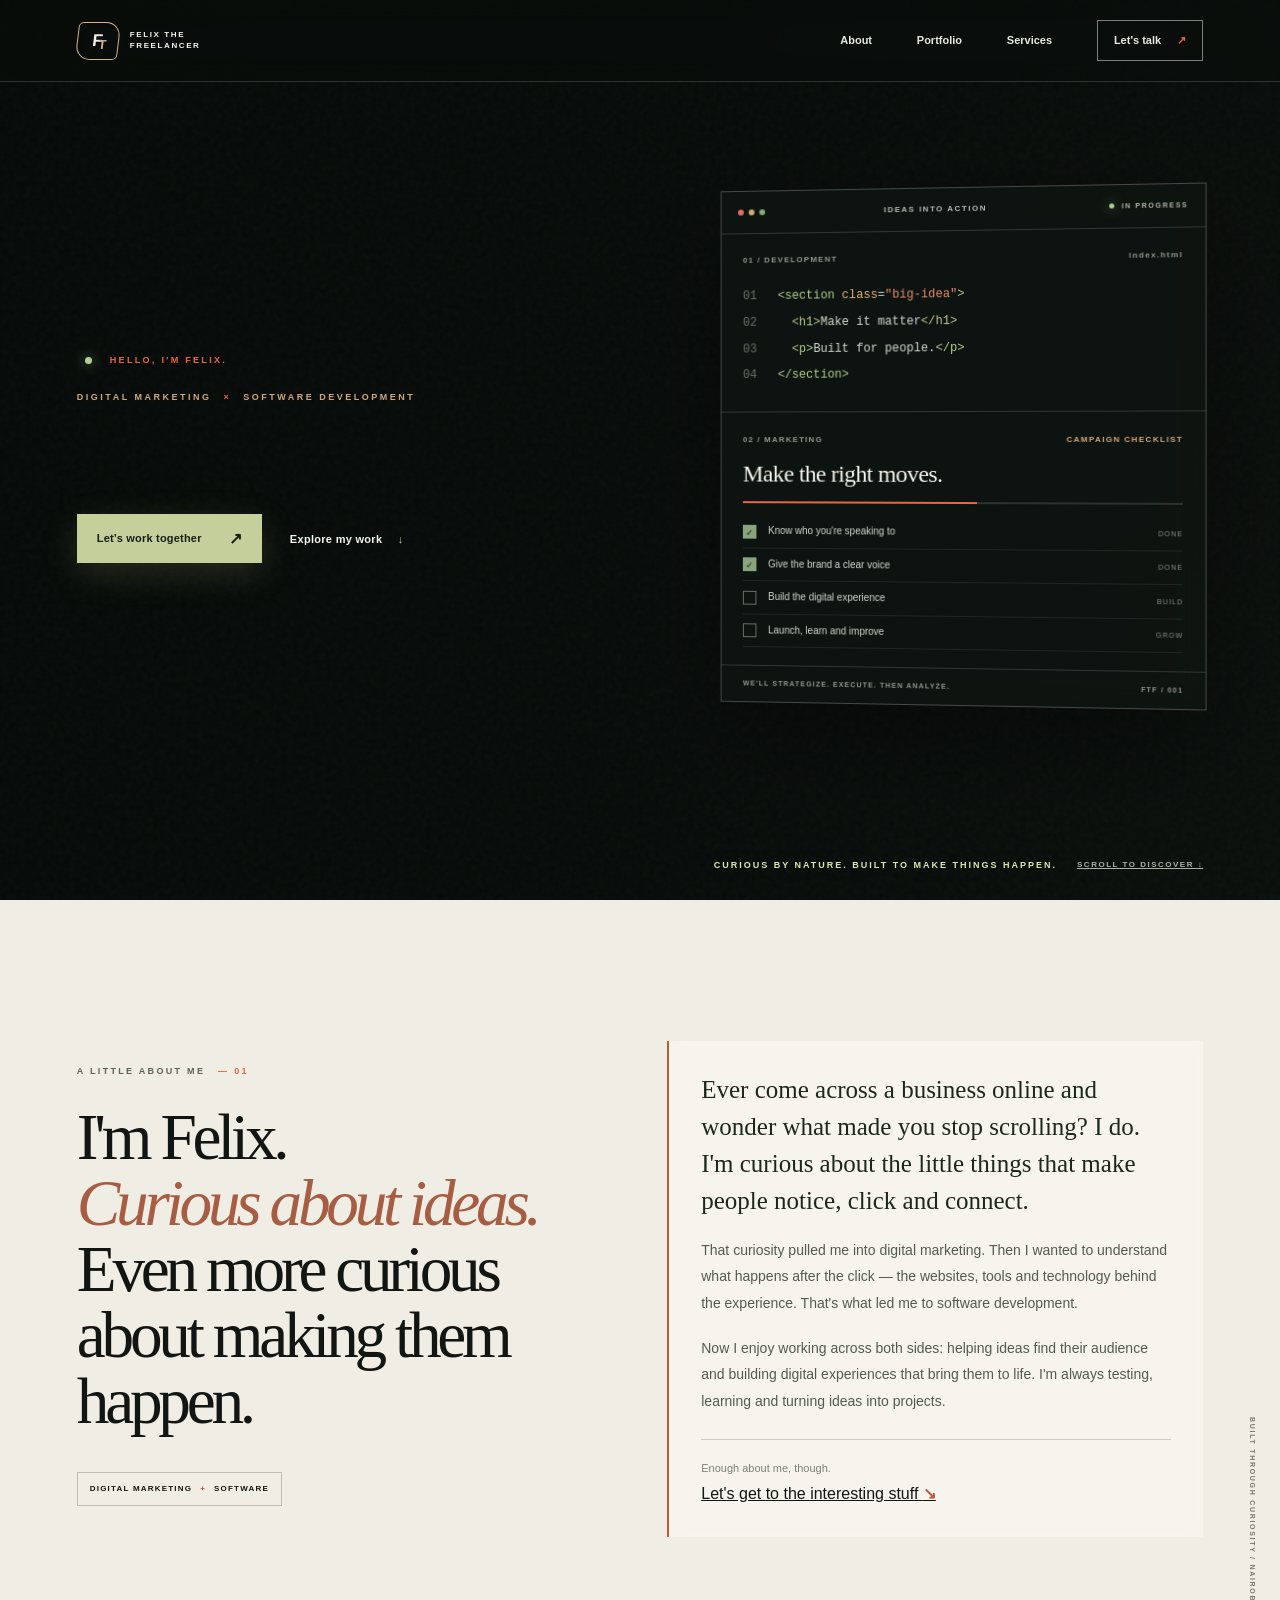
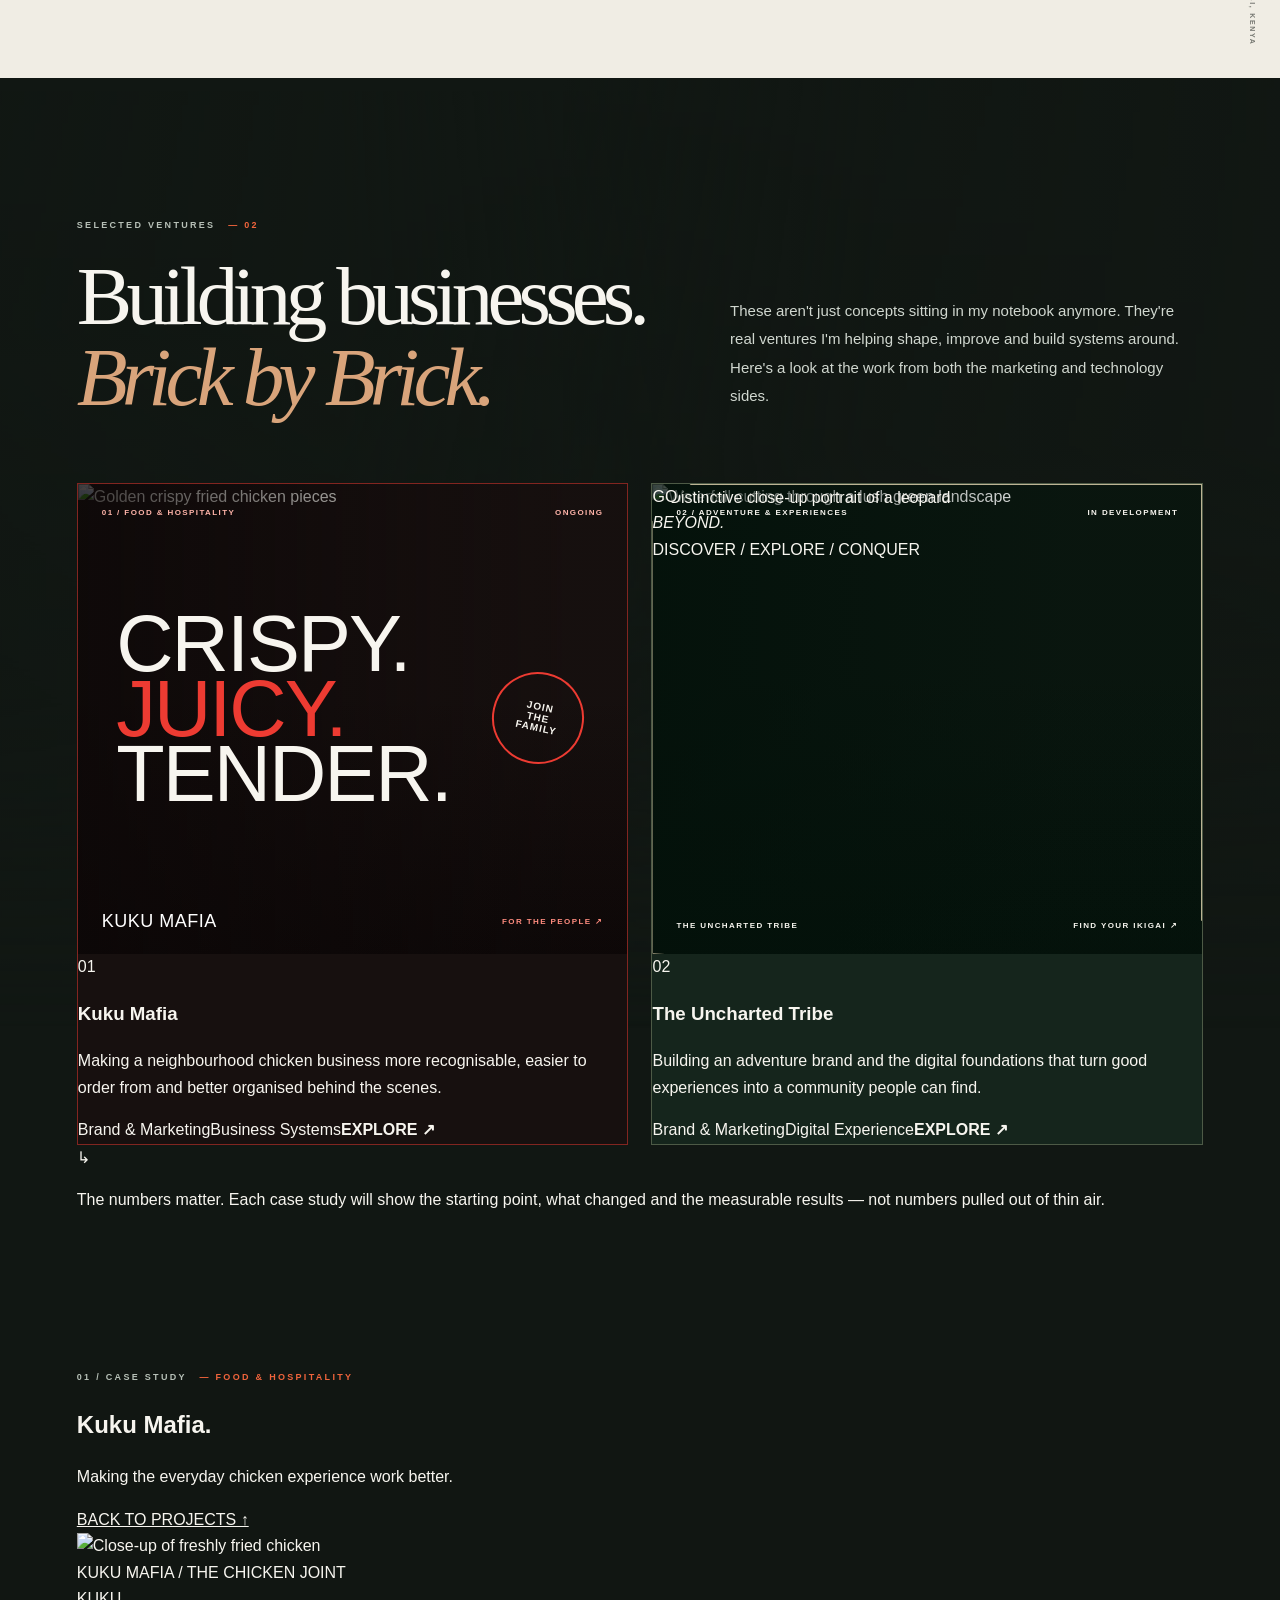
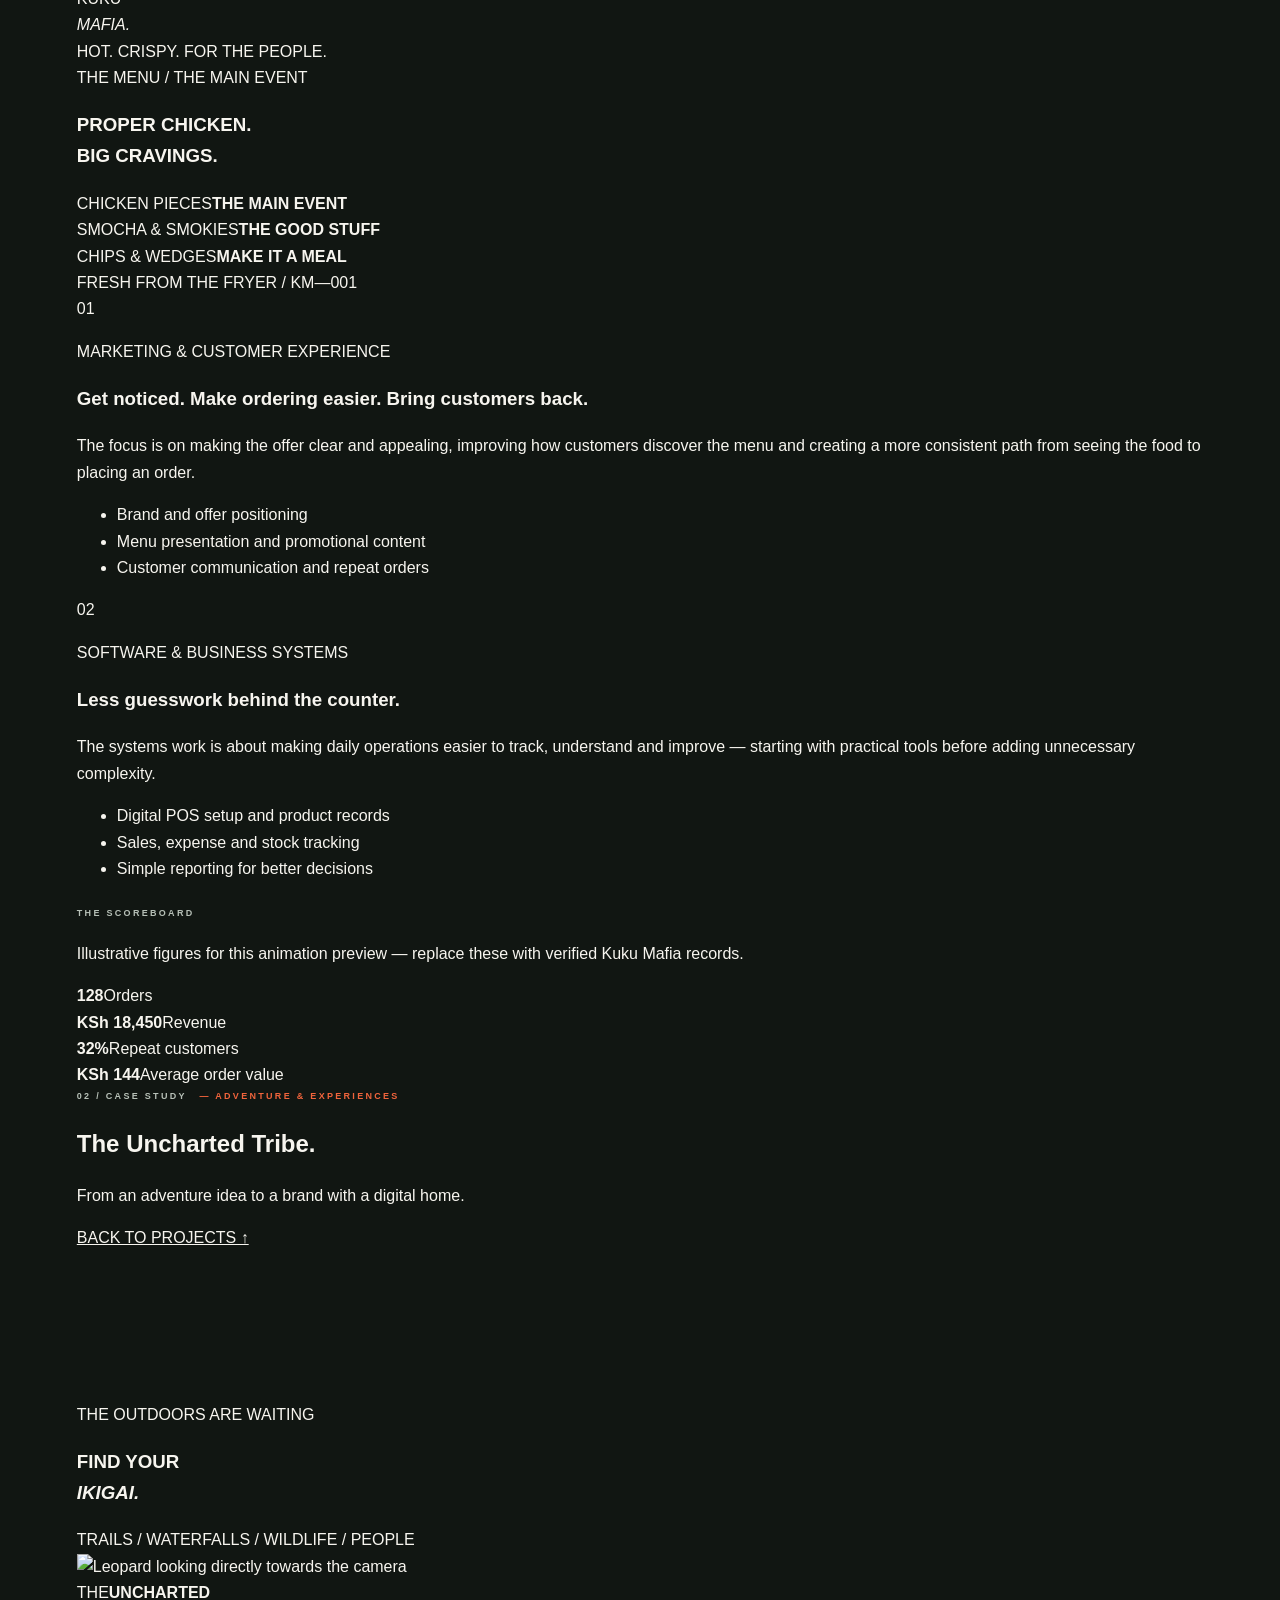
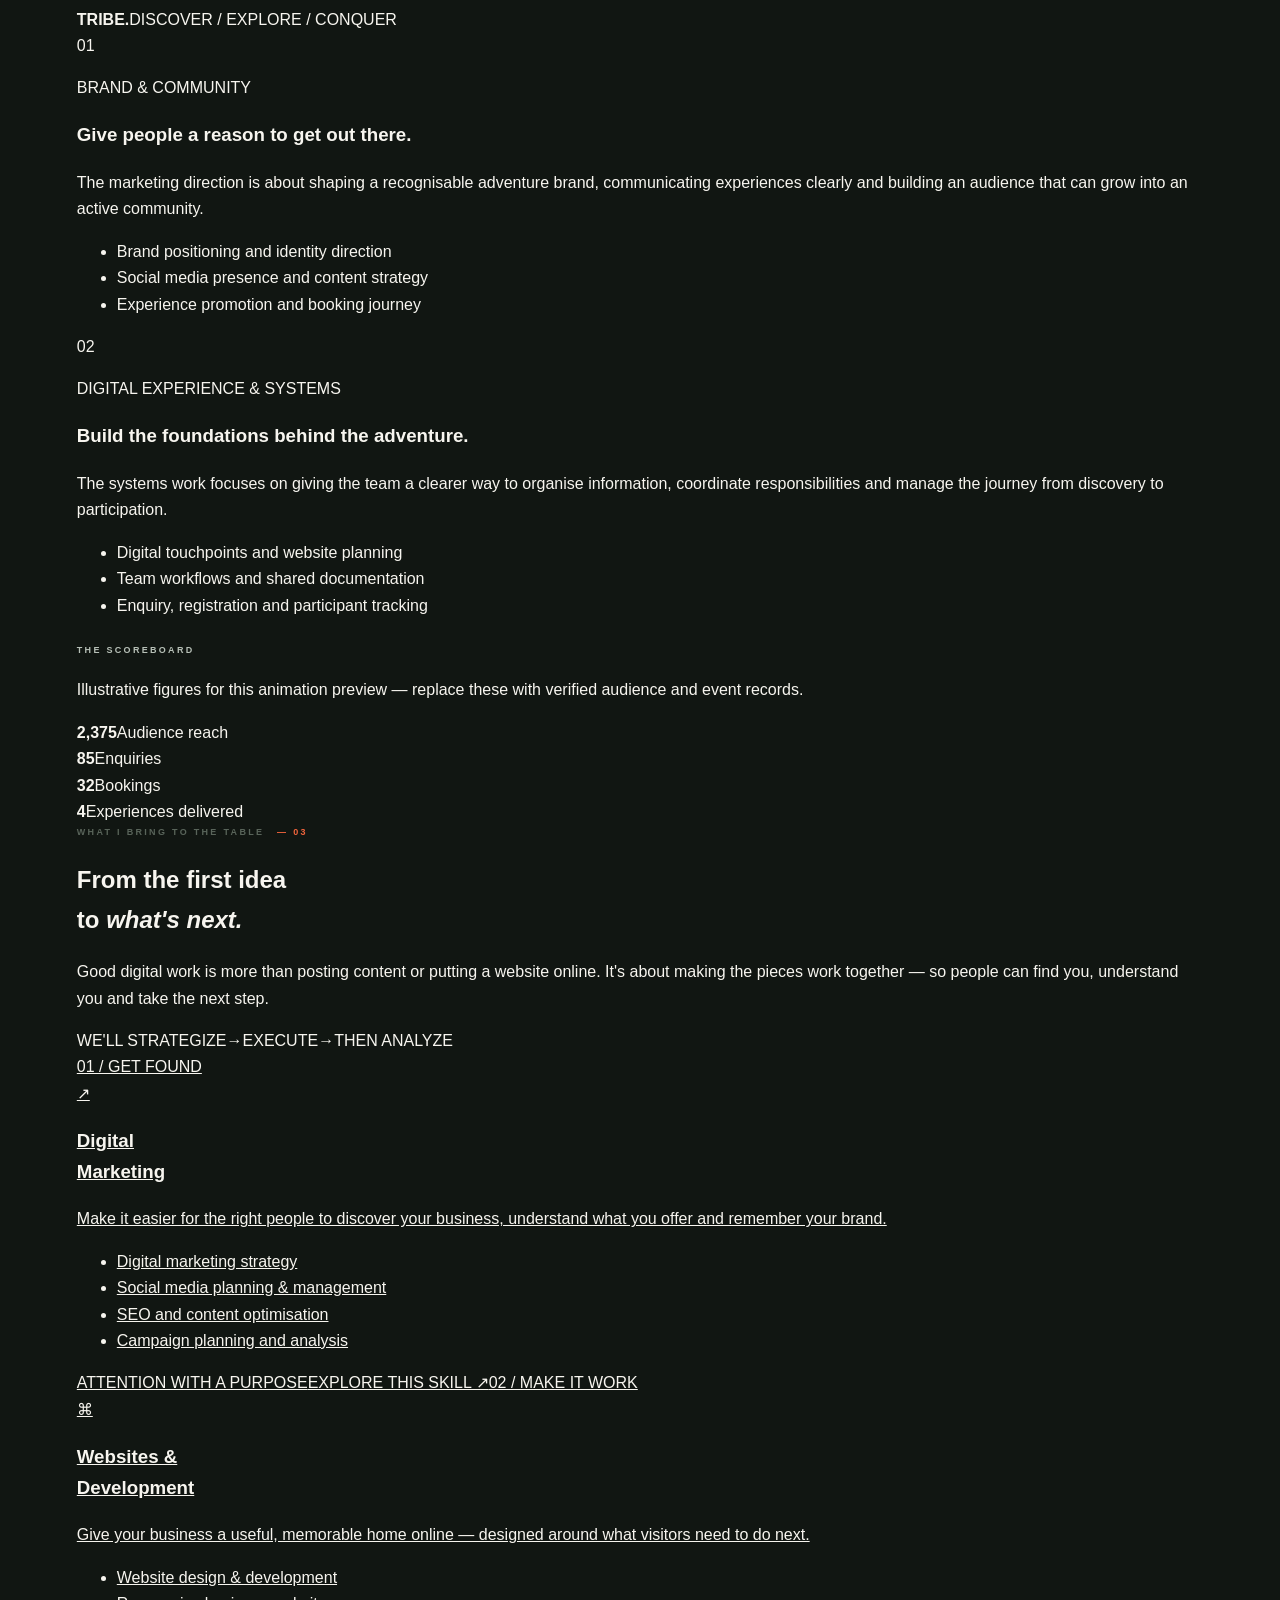
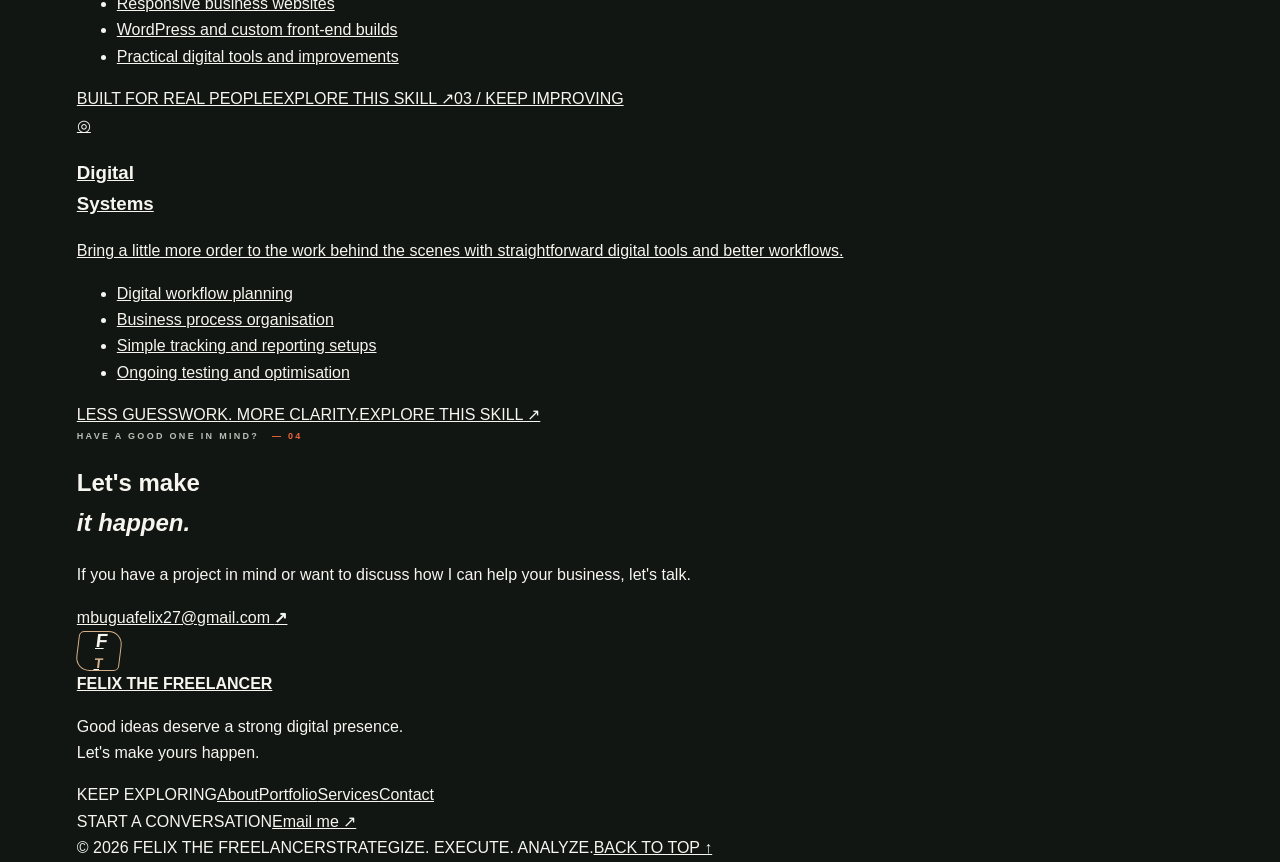
==== commit b6b976c3: "Refine hero sequence and project section copy" ====
--- a/index.html
+++ b/index.html
@@ -3,7 +3,7 @@
 <head>
 <meta charset="utf-8"><meta name="viewport" content="width=device-width,initial-scale=1"><meta name="theme-color" content="#101510">
 <meta name="description" content="FelixTheFreelancer combines digital marketing, web development and practical digital systems to help businesses grow.">
-<title>FelixTheFreelancer — Strategy. Digital. Momentum.</title>
+<title>Strategy &amp; Digital Momentum | FelixTheFreelancer</title>
 <link rel="preconnect" href="https://images.pexels.com"><link rel="preconnect" href="https://videos.pexels.com">
 <link rel="stylesheet" href="style.css"><script src="script.js" defer></script>
 </head>
@@ -19,13 +19,13 @@
 <div class="hero-scrim"></div><div class="hero-grain"></div>
 <div class="hero-inner">
 <div class="hero-copy">
-<p class="eyebrow hero-eyebrow"><span class="status-dot"></span><span id="typed-intro">HELLO, I'M FELIX.</span><span class="type-cursor"></span></p>
-<p class="hero-discipline">DIGITAL MARKETING <i>×</i> SOFTWARE DEVELOPMENT</p>
-<h1>I help businesses<br>build their <em>digital presence.</em></h1>
-<p class="hero-description">Through combining digital marketing and software engineering, I help businesses reach more people online and build a stronger digital presence.</p>
-<div class="hero-actions"><a class="button button-accent" href="#contact">Let's work together <b>↗</b></a><a class="text-link" href="#projects">Explore my work <b>↓</b></a></div>
+<p class="eyebrow hero-eyebrow"><span class="status-dot"></span><span id="typed-intro" aria-label="Hello, I'm Felix.">HELLO, I'M FELIX.</span><span class="type-cursor"></span></p>
+<p class="hero-discipline" data-hero-reveal>DIGITAL MARKETING <i>×</i> SOFTWARE DEVELOPMENT</p>
+<h1 aria-label="I help businesses build their digital presence."><span data-type-text="I help businesses"></span><br><span data-type-text="build their "></span><em data-type-text="digital presence."></em></h1>
+<p class="hero-description" data-type-text="Through combining digital marketing and software engineering, I help businesses reach more people online and build a stronger digital presence."></p>
+<div class="hero-actions" data-hero-reveal><a class="button button-accent" href="#contact">Let's work together <b>↗</b></a><a class="text-link" href="#projects">Explore my work <b>↓</b></a></div>
 </div>
-<div class="hero-console" aria-label="A visual snapshot of marketing and development work">
+<div class="hero-console" id="ideas-console" aria-label="A visual snapshot of marketing and development work">
 <div class="console-top"><span class="console-lights"><i></i><i></i><i></i></span><span>IDEAS INTO ACTION</span><span class="console-live"><i></i> IN PROGRESS</span></div>
 <div class="console-code"><div class="console-meta"><span>01 / DEVELOPMENT</span><span>index.html</span></div><div class="code-lines" aria-hidden="true"><p><b>01</b> <i>&lt;section</i> <em>class</em>=<strong>"big-idea"</strong><i>&gt;</i></p><p><b>02</b> &nbsp;&nbsp;<i>&lt;h1&gt;</i>Make it matter<i>&lt;/h1&gt;</i></p><p><b>03</b> &nbsp;&nbsp;<i>&lt;p&gt;</i>Built for people.<i>&lt;/p&gt;</i></p><p><b>04</b> <i>&lt;/section&gt;</i></p></div></div>
 <div class="console-plan"><div class="plan-heading"><span>02 / MARKETING</span><span>CAMPAIGN CHECKLIST</span></div><h2>Make the right moves.</h2><div class="plan-rule"><span></span></div><ul><li class="complete"><span>✓</span> Know who you're speaking to <small>DONE</small></li><li class="complete"><span>✓</span> Give the brand a clear voice <small>DONE</small></li><li><span></span> Build the digital experience <small>BUILD</small></li><li><span></span> Launch, learn and improve <small>GROW</small></li></ul></div>
@@ -36,10 +36,10 @@
 
 <section class="about-section" id="about"><div class="about-image" role="img" aria-label="A missing piece in a puzzle, representing curiosity and finding your place"></div><div class="about-overlay"></div>
 <div class="section-shell about-layout"><div class="about-heading"><p class="eyebrow dark-eyebrow">A LITTLE ABOUT ME <span>— 01</span></p><h2>I'm Felix.<br><em>Curious about ideas.</em><br>Even more curious about making them happen.</h2><p class="about-stamp">DIGITAL MARKETING <b>+</b> SOFTWARE</p></div>
-<div class="about-copy"><p class="about-lead">Ever come across a business online and wonder what made you stop scrolling? I do. I'm curious about the little things that make people notice, click and connect.</p><p>That curiosity pulled me into digital marketing. Then I wanted to understand what happens after the click — the websites, tools and technology behind the experience. That's what led me to software development.</p><p>Now I enjoy working across both sides: helping ideas find their audience and building digital experiences that bring them to life. I'm always testing, learning and turning ideas into projects.</p><div class="about-signoff"><span>Enough about me, though.</span><strong>Let's get to the interesting stuff <b>↘</b></strong></div></div></div><span class="about-vertical">BUILT THROUGH CURIOSITY / NAIROBI, KENYA</span></section>
+<div class="about-copy"><p class="about-lead">Ever come across a business online and wonder what made you stop scrolling? I do. I'm curious about the little things that make people notice, click and connect.</p><p>That curiosity pulled me into digital marketing. Then I wanted to understand what happens after the click — the websites, tools and technology behind the experience. That's what led me to software development.</p><p>Now I enjoy working across both sides: helping ideas find their audience and building digital experiences that bring them to life. I'm always testing, learning and turning ideas into projects.</p><div class="about-signoff"><span>Enough about me, though.</span><a class="about-project-link" href="#projects">Let's get to the interesting stuff <b>↘</b></a></div></div></div><span class="about-vertical">BUILT THROUGH CURIOSITY / NAIROBI, KENYA</span></section>
 
 <section class="projects-section" id="projects"><div class="section-shell">
-<div class="projects-heading"><div><p class="eyebrow">SELECTED VENTURES <span>— 02</span></p><h2>Building businesses.<br><em>Brick by Brick.</em></h2></div><p class="projects-intro-copy">These aren't just concepts sitting in a notebook anymore. They're real ventures I'm helping shape, improve and build systems around. Here's a look at the work from both the marketing and technology sides.</p></div>
+<div class="projects-heading"><div><p class="eyebrow">SELECTED VENTURES <span>— 02</span></p><h2>Building businesses.<br><em>Brick by Brick.</em></h2></div><p class="projects-intro-copy"><span>These aren't just concepts sitting in my notebook anymore. They're real ventures I'm helping shape, improve and build systems around. Here's a look at the work from both the marketing and technology sides.</span></p></div>
 <div class="project-feature-grid">
 <a class="venture-card kuku-card" href="#kuku-case-study" aria-label="Explore Kuku Mafia case study"><div class="venture-art kuku-art"><img src="https://images.pexels.com/photos/19264385/pexels-photo-19264385.jpeg?auto=compress&cs=tinysrgb&w=1800" alt="Golden crispy fried chicken pieces" loading="lazy"><div class="venture-shade"></div><div class="venture-top"><span>01 / FOOD & HOSPITALITY</span><span>ONGOING</span></div><div class="kuku-art-title">CRISPY.<br><em>JUICY.</em><br>TENDER.</div><div class="kuku-art-stamp">JOIN<br>THE<br>FAMILY</div><div class="venture-bottom"><strong>KUKU MAFIA</strong><span>FOR THE PEOPLE ↗</span></div></div><div class="venture-info"><div><span class="venture-number">01</span><h3>Kuku Mafia</h3></div><p>Making a neighbourhood chicken business more recognisable, easier to order from and better organised behind the scenes.</p><div class="venture-tags"><span>Brand & Marketing</span><span>Business Systems</span><b>EXPLORE ↗</b></div></div></a>
 <a class="venture-card tribe-card" href="#tribe-case-study" aria-label="Explore The Uncharted Tribe case study"><div class="venture-art tribe-art"><img class="tribe-waterfall" src="https://images.pexels.com/photos/24604559/pexels-photo-24604559.jpeg?auto=compress&cs=tinysrgb&w=1800" alt="Waterfall cutting through a lush green landscape" loading="lazy"><div class="venture-shade"></div><img class="tribe-leopard" src="https://images.pexels.com/photos/37217866/pexels-photo-37217866/free-photo-of-close-up-portrait-of-a-majestic-leopard.jpeg?auto=compress&dpr=1&h=1200&w=1800" alt="Distinctive close-up portrait of a leopard" loading="lazy"><div class="venture-top"><span>02 / ADVENTURE & EXPERIENCES</span><span>IN DEVELOPMENT</span></div><div class="tribe-art-title">GO<br><em>BEYOND.</em></div><div class="tribe-art-caption">DISCOVER / EXPLORE / CONQUER</div><div class="venture-bottom"><strong>THE UNCHARTED TRIBE</strong><span>FIND YOUR IKIGAI ↗</span></div></div><div class="venture-info"><div><span class="venture-number">02</span><h3>The Uncharted Tribe</h3></div><p>Building an adventure brand and the digital foundations that turn good experiences into a community people can find.</p><div class="venture-tags"><span>Brand & Marketing</span><span>Digital Experience</span><b>EXPLORE ↗</b></div></div></a>
--- a/style.css
+++ b/style.css
@@ -2,11 +2,11 @@
 *{box-sizing:border-box}html{scroll-behavior:smooth;scroll-padding-top:80px}body{margin:0;background:var(--ink);color:var(--white);font:16px/1.65 var(--sans);-webkit-font-smoothing:antialiased}a{color:inherit}img,video{display:block;max-width:100%}::selection{background:var(--orange);color:white}.section-shell{width:var(--page);max-width:1320px;margin:auto}.eyebrow{margin:0;color:#b7c0b7;font-size:9px;font-weight:800;letter-spacing:2.3px;text-transform:uppercase}.eyebrow span{color:var(--orange);margin-left:8px}
 .site-header{position:absolute;z-index:30;top:0;left:0;width:100%;height:82px;padding:0 6vw;display:flex;align-items:center;justify-content:space-between;border-bottom:1px solid #ffffff29;background:#0a0e0b40;backdrop-filter:blur(12px)}.brand{display:flex;align-items:center;gap:11px;text-decoration:none}.brand-mark{position:relative;display:flex;align-items:center;justify-content:center;width:42px;height:38px;border:1px solid #d5b18b;border-radius:5px 15px 5px 15px;font:900 17px/.9 "Trebuchet MS",Arial,sans-serif;letter-spacing:-3px;transform:skew(-7deg)}.brand-mark i{font-style:normal;color:#f4f0e7}.brand-mark b{margin:7px 0 0 -1px;color:#d5b18b;font-size:13px}.footer-brand-mark{display:grid;place-items:center;width:44px;height:40px;border:1px solid #d5b18b;border-radius:5px 15px 5px 15px;font:900 19px/.9 "Trebuchet MS",Arial,sans-serif;letter-spacing:-3px;transform:skew(-7deg)}.footer-brand-mark span{margin:7px 0 0 -1px;color:#d5b18b;font-size:14px}.brand-name{font-size:8px;font-weight:900;line-height:1.35;letter-spacing:1.6px}.primary-navigation{display:flex;align-items:center;gap:clamp(24px,3.5vw,52px)}.primary-navigation a{font-size:11px;font-weight:700;text-decoration:none;color:#e8e9e2;transition:color .2s}.primary-navigation a:hover{color:var(--orange)}.primary-navigation .nav-contact{padding:10px 16px;border:1px solid #ffffff78}.nav-contact b{margin-left:13px;color:var(--orange)}.menu-toggle{display:none}
 .hero{position:relative;isolation:isolate;min-height:790px;height:min(100svh,980px);overflow:hidden;background:#0b100d}.hero-film,.hero-scrim,.hero-grain{position:absolute;inset:0;width:100%;height:100%}.hero-film{z-index:-3;object-fit:cover;object-position:center 48%;filter:brightness(.58) saturate(.72)}.hero-scrim{z-index:-2;background:linear-gradient(90deg,#050907f5 0%,#050907d6 42%,#0509075c 100%),linear-gradient(0deg,#0b100d 0%,transparent 25%,#0003 100%)}.hero-grain{z-index:-1;opacity:.12;pointer-events:none;background-image:url("data:image/svg+xml,%3Csvg viewBox='0 0 180 180' xmlns='http://www.w3.org/2000/svg'%3E%3Cfilter id='n'%3E%3CfeTurbulence type='fractalNoise' baseFrequency='.9' numOctaves='3' stitchTiles='stitch'/%3E%3C/filter%3E%3Crect width='100%25' height='100%25' filter='url(%23n)' opacity='.3'/%3E%3C/svg%3E")}.hero-inner{position:relative;z-index:1;width:var(--page);max-width:1320px;min-height:100%;margin:auto;padding:108px 0 92px;display:grid;grid-template-columns:1.06fr .94fr;align-items:center;gap:clamp(40px,7vw,105px)}.hero-copy{max-width:680px}.hero-eyebrow{display:flex;align-items:center;gap:10px;color:#e8e8df}.status-dot,.console-live i{width:7px;height:7px;display:inline-block;border-radius:50%;background:#b3cf91;box-shadow:0 0 13px #b3cf91b3}.type-cursor{width:7px;height:14px;background:var(--orange);display:inline-block;animation:blink .8s steps(2,start) infinite}@keyframes blink{to{visibility:hidden}}.hero-discipline{margin:22px 0 12px;color:#d0a77b;font-size:9px;font-weight:800;letter-spacing:2.5px}.hero-discipline i{font-style:normal;color:var(--orange);padding:0 7px}.hero h1{max-width:760px;margin:0;color:white;font:800 clamp(50px,5.9vw,84px)/.96 "Trebuchet MS",Arial,sans-serif;letter-spacing:-.075em}.hero h1 em{color:#c5cf9c;font:italic 500 1.02em/.95 var(--serif);letter-spacing:-.065em}.hero-description{max-width:555px;margin:19px 0 0;color:#d0d4ce;font-size:15px;line-height:1.85}.hero-actions{display:flex;align-items:center;gap:28px;margin-top:25px}.button{display:inline-flex;align-items:center;gap:27px;padding:15px 20px;font:800 11px/1.2 "Trebuchet MS",Arial,sans-serif;letter-spacing:.2px;text-decoration:none;transition:transform .25s,background .25s}.button:hover{transform:translateY(-3px)}.button-accent{background:#c5cf9c;color:#142016;box-shadow:0 10px 35px #a9b77a30}.button-accent:hover{background:#e0e8bd}.button b{font-size:16px}.text-link{font:800 11px "Trebuchet MS",Arial,sans-serif;letter-spacing:.3px;text-decoration:none}.text-link b{margin-left:12px;color:#c5cf9c}
-.hero-console{width:100%;max-width:520px;justify-self:end;border:1px solid #ffffff3b;background:#0e1410d1;box-shadow:0 35px 100px #0006;backdrop-filter:blur(13px);transform:perspective(1000px) rotateY(-4deg);animation:console-arrive 1.1s .15s both}@keyframes console-arrive{from{opacity:0;transform:perspective(1000px) translateY(24px) rotateY(-4deg)}to{opacity:1;transform:perspective(1000px) translateY(0) rotateY(-4deg)}}.console-top,.console-meta,.plan-heading,.console-foot{display:flex;align-items:center;justify-content:space-between}.console-top{height:43px;padding:0 17px;border-bottom:1px solid #ffffff26;color:#b4bdb3;font-size:8px;font-weight:800;letter-spacing:1.5px}.console-lights{display:flex;gap:5px}.console-lights i{width:6px;height:6px;border-radius:50%;background:#e66d5c}.console-lights i:nth-child(2){background:#d3aa6d}.console-lights i:nth-child(3){background:#85a77e}.console-live{display:flex;align-items:center;gap:7px;color:#a7b7a4;font-size:7px}.console-live i{width:5px;height:5px}.console-code{padding:20px 22px 23px;border-bottom:1px solid #ffffff26}.console-meta,.plan-heading{color:#8e9a8e;font-size:8px;font-weight:800;letter-spacing:1.3px}.code-lines{margin-top:17px;font:clamp(10px,.95vw,13px)/2.2 Consolas,Monaco,monospace;color:#d4dbd2}.code-lines p{margin:0;white-space:nowrap}.code-lines b{margin-right:14px;color:#657467;font-weight:400}.code-lines i{color:#b3cf91;font-style:normal}.code-lines em{color:#e4b477;font-style:normal}.code-lines strong{color:#e98c72;font-weight:400}.console-plan{padding:21px 22px 18px}.plan-heading span:last-child{color:#d9a77b}.console-plan h2{margin:15px 0 14px;font:24px var(--serif);letter-spacing:-.6px}.plan-rule{height:2px;background:#ffffff20}.plan-rule span{display:block;width:54%;height:100%;background:var(--orange)}.console-plan ul{display:grid;margin:12px 0 0;padding:0;list-style:none}.console-plan li{display:grid;grid-template-columns:17px 1fr auto;align-items:center;gap:9px;padding:8px 0;border-bottom:1px solid #ffffff14;color:#d2d8d0;font-size:10px}.console-plan li>span{display:grid;place-items:center;width:14px;height:14px;border:1px solid #657365;color:#b5d2a0;font-size:9px}.console-plan li.complete>span{border-color:#88a47d;background:#88a47d;color:#101710}.console-plan li small{color:#849184;font-size:7px;letter-spacing:1px}.console-foot{padding:12px 22px;border-top:1px solid #ffffff26;color:#8d9a8d;font-size:7px;font-weight:800;letter-spacing:1.2px}.hero-foot{position:absolute;z-index:2;right:6vw;bottom:27px;left:6vw;display:flex;justify-content:flex-end;gap:20px;color:#a9b2a8;font-size:8px;font-weight:800;letter-spacing:1.5px}.hero-mantra{display:inline-block;color:#dce6b4;font-size:9px;font-weight:900;letter-spacing:2px;text-shadow:0 0 22px #c5cf9c4d}
+.hero-console{width:100%;max-width:520px;justify-self:end;align-self:center;margin-top:-24px;border:1px solid #ffffff3b;background:#0e1410d1;box-shadow:0 35px 100px #0006;backdrop-filter:blur(13px);transform:perspective(1000px) rotateY(-4deg);animation:console-arrive 1.1s .15s both}@keyframes console-arrive{from{opacity:0;transform:perspective(1000px) translateY(24px) rotateY(-4deg)}to{opacity:1;transform:perspective(1000px) translateY(0) rotateY(-4deg)}}.console-top,.console-meta,.plan-heading,.console-foot{display:flex;align-items:center;justify-content:space-between}.console-top{height:43px;padding:0 17px;border-bottom:1px solid #ffffff26;color:#b4bdb3;font-size:8px;font-weight:800;letter-spacing:1.5px}.console-lights{display:flex;gap:5px}.console-lights i{width:6px;height:6px;border-radius:50%;background:#e66d5c}.console-lights i:nth-child(2){background:#d3aa6d}.console-lights i:nth-child(3){background:#85a77e}.console-live{display:flex;align-items:center;gap:7px;color:#a7b7a4;font-size:7px}.console-live i{width:5px;height:5px}.console-code{padding:20px 22px 23px;border-bottom:1px solid #ffffff26}.console-meta,.plan-heading{color:#8e9a8e;font-size:8px;font-weight:800;letter-spacing:1.3px}.code-lines{margin-top:17px;font:clamp(10px,.95vw,13px)/2.2 Consolas,Monaco,monospace;color:#d4dbd2}.code-lines p{margin:0;white-space:nowrap}.code-lines b{margin-right:14px;color:#657467;font-weight:400}.code-lines i{color:#b3cf91;font-style:normal}.code-lines em{color:#e4b477;font-style:normal}.code-lines strong{color:#e98c72;font-weight:400}.console-plan{padding:21px 22px 18px}.plan-heading span:last-child{color:#d9a77b}.console-plan h2{margin:15px 0 14px;font:24px var(--serif);letter-spacing:-.6px}.plan-rule{height:2px;background:#ffffff20}.plan-rule span{display:block;width:54%;height:100%;background:var(--orange)}.console-plan ul{display:grid;margin:12px 0 0;padding:0;list-style:none}.console-plan li{display:grid;grid-template-columns:17px 1fr auto;align-items:center;gap:9px;padding:8px 0;border-bottom:1px solid #ffffff14;color:#d2d8d0;font-size:10px}.console-plan li>span{display:grid;place-items:center;width:14px;height:14px;border:1px solid #657365;color:#b5d2a0;font-size:9px}.console-plan li.complete>span{border-color:#88a47d;background:#88a47d;color:#101710}.console-plan li small{color:#849184;font-size:7px;letter-spacing:1px}.console-foot{padding:12px 22px;border-top:1px solid #ffffff26;color:#8d9a8d;font-size:7px;font-weight:800;letter-spacing:1.2px}.hero-foot{position:absolute;z-index:2;right:6vw;bottom:27px;left:6vw;display:flex;justify-content:flex-end;gap:20px;color:#a9b2a8;font-size:8px;font-weight:800;letter-spacing:1.5px}.hero-mantra{display:inline-block;color:#dce6b4;font-size:9px;font-weight:900;letter-spacing:2px;text-shadow:0 0 22px #c5cf9c4d}
 .about-section{position:relative;isolation:isolate;overflow:hidden;min-height:710px;padding:clamp(100px,11vw,155px) 0;background:var(--paper);color:var(--ink)}.about-image{position:absolute;z-index:-2;inset:0 0 0 43%;background:url("https://images.pexels.com/photos/6275823/pexels-photo-6275823.jpeg?auto=compress&cs=tinysrgb&w=1800") center 48%/cover;filter:saturate(.76) contrast(1.05)}.about-overlay{position:absolute;z-index:-1;inset:0;background:linear-gradient(90deg,#f0ede4 0%,#f0ede4 37%,#f0ede4ed 49%,#f0ede48c 70%,#f0ede41a 100%)}.about-layout{display:grid;grid-template-columns:.94fr 1.06fr;gap:clamp(55px,9vw,135px);align-items:center}.dark-eyebrow{color:#59645a}.about-heading h2{max-width:600px;margin:26px 0 30px;font:500 clamp(43px,5.1vw,72px)/1.01 var(--serif);letter-spacing:-.065em}.about-heading h2 em{color:#a75d43;font-weight:500}.about-stamp{display:inline-flex;gap:8px;padding:9px 12px;border:1px solid #11161238;font-size:8px;font-weight:900;letter-spacing:1.2px}.about-stamp b{color:#b85b3d}.about-copy{max-width:650px;padding:30px 32px;background:rgba(248,246,239,.84);border-left:2px solid #b85b3d;backdrop-filter:blur(7px)}.about-copy p{margin:0 0 18px;color:#515b51;font-size:14px;line-height:1.9}.about-copy .about-lead{color:#1c281e;font:clamp(19px,2vw,25px)/1.48 var(--serif)}.about-signoff{display:flex;flex-direction:column;gap:3px;margin-top:25px;padding-top:19px;border-top:1px solid #1116122e}.about-signoff span{color:#7b8378;font-size:11px}.about-signoff strong{font:500 20px var(--serif)}.about-signoff b{color:#b85b3d}.about-vertical{position:absolute;right:22px;bottom:32px;color:#1116128c;font-size:7px;font-weight:900;letter-spacing:1.7px;writing-mode:vertical-rl}
-.projects-section{position:relative;isolation:isolate;overflow:hidden;padding:clamp(100px,11vw,155px) 0;background:#111713;color:var(--white)}.projects-section:before{content:"";position:absolute;z-index:-1;top:0;right:0;width:44%;height:52%;background:linear-gradient(90deg,#111713 0%,#11171355 42%,#11171318 100%),linear-gradient(0deg,#111713 0%,transparent 60%),url("https://images.pexels.com/photos/4399358/pexels-photo-4399358.jpeg?auto=compress&cs=tinysrgb&w=1800") center 42%/cover;opacity:.42;mask-image:linear-gradient(180deg,#000 0%,#000b 55%,transparent 100%)}.projects-heading{display:grid;grid-template-columns:1.1fr .9fr;align-items:end;gap:75px;margin-bottom:65px}.projects-heading h2{margin:23px 0 0;font:500 clamp(50px,6.5vw,88px)/.97 var(--serif);letter-spacing:-.07em}.projects-heading h2 em{color:#d9a47b;font-weight:500}.projects-intro-copy{max-width:500px;margin:0 0 7px;color:#d0d7cf;font-size:15px;line-height:1.9}.project-feature-grid{display:grid;grid-template-columns:1fr 1fr;gap:23px}.venture-card{display:block;min-width:0;overflow:hidden;text-decoration:none;transition:transform .35s}.venture-card:hover{transform:translateY(-7px)}.venture-art{position:relative;isolation:isolate;min-height:470px;overflow:hidden}.venture-art>img{position:absolute;z-index:-2;inset:0;width:100%;height:100%;object-fit:cover;transition:transform .8s}.venture-card:hover .venture-art>img{transform:scale(1.045)}.venture-shade{position:absolute;z-index:-1;inset:0}.venture-top,.venture-bottom{position:absolute;right:24px;left:24px;display:flex;justify-content:space-between;gap:15px;font-size:8px;font-weight:900;letter-spacing:1.4px}.venture-top{top:22px}.venture-bottom{bottom:22px;align-items:center}.kuku-card{background:#17100f;border:1px solid #ed3b3280}.kuku-art>img{object-position:center 52%;filter:contrast(1.1) saturate(1.15)}.kuku-card .venture-shade{background:linear-gradient(90deg,#0c0707c7,#0c070714 90%),linear-gradient(0deg,#0c0707e0,transparent 55%)}.kuku-card .venture-top{color:#ffb4a9}.kuku-card .venture-bottom{color:white}.kuku-art-title{position:absolute;left:7%;top:27%;font:clamp(53px,6.2vw,86px)/.82 Impact,"Arial Narrow",sans-serif;letter-spacing:-.025em}.kuku-art-title em{color:var(--red);font-style:normal}.kuku-art-stamp{position:absolute;right:8%;top:40%;display:grid;place-items:center;width:92px;height:92px;border:2px solid var(--red);border-radius:50%;font-size:10px;font-weight:900;line-height:1.05;letter-spacing:1px;text-align:center;transform:rotate(12deg)}.kuku-card .venture-bottom strong{font:18px Impact,"Arial Narrow",sans-serif;letter-spacing:.5px}.kuku-card .venture-bottom span{color:#ff8c7f}.tribe-card{background:#15251c;border:1px solid #b5be9459}.tribe-art{background:#0a160f}.tribe-waterfall{object-position:center 48%;filter:saturate(.75) contrast(1.15)}.tribe-card .venture-shade{background:linear-gradient(90deg,#03110ac7,#03110a1a 75%),linear-gradient(0deg,#03110acc,transparent 60%)}.tribe-leopard{position:absolute!important;z-index:0!important;top:13%;right:5%;width:40%;height:70%;object-fit:cover;object-position:center 28%;border:1px solid #eedeb8b8;box-shadow:0 22px 55px #0009;clip-path:polygon(9% 0,100% 0,100% 91%,0 100%,0 9%)}.tribe-art-title{position:absolute;z-index:1;left:7%;bottom:22%;font:clamp(53px,6.3vw,88px)/.82 Impact,"Arial Narrow",sans-serif;letter-spacing:-.025em}.tribe-art-title em{color:#c2c69b;font-style:normal}.tribe-art-caption{position:absolute;left:7%;bottom:13%;color:#d3d8c4;font-size:7px;font-weight:900;letter-spacing:1.5px}.tribe-card .venture-top,.tribe-card .venture-bottom{z-index:2;color:#e4e6d9}.venture-info{padding:24px 26px 22px}.venture-info>div:first-child{display:flex;align-items:baseline;gap:16px}.venture-number{color:#9d7555;font:18px var(--serif)}.venture-info h3{margin:0;font:500 clamp(27px,3vw,39px) var(--serif);letter-spacing:-.04em}.venture-info p{max-width:560px;margin:13px 0 22px;color:#d0d7cf;font-size:14px;line-height:1.8}.venture-tags{display:flex;align-items:center;flex-wrap:wrap;gap:8px}.venture-tags span{padding:6px 9px;border:1px solid #ffffff45;color:#e0e5dc;font-size:9px;font-weight:700}.venture-tags b{margin-left:auto;color:#e2a27d;font-size:8px;letter-spacing:1.4px}.proof-note{display:flex;align-items:center;justify-content:center;gap:17px;max-width:820px;margin:55px auto 0;padding:22px 30px 0;border-top:1px solid #ffffff35;text-align:center}.proof-note>span{flex:0 0 auto;color:var(--orange);font-size:20px}.proof-note p{max-width:690px;margin:0;color:#d0d7cf;font-size:13px;line-height:1.85}
+.projects-section{position:relative;isolation:isolate;overflow:hidden;padding:clamp(100px,11vw,155px) 0;background:#111713;color:var(--white)}.projects-section:before{content:"";position:absolute;z-index:-1;top:-2%;right:-2%;width:58%;height:76%;background:linear-gradient(90deg,#111713 0%,#11171355 42%,#11171318 100%),linear-gradient(0deg,#111713 0%,transparent 60%),url("https://images.pexels.com/photos/4399358/pexels-photo-4399358.jpeg?auto=compress&cs=tinysrgb&w=1800") center 42%/cover;opacity:.38;mask-image:linear-gradient(180deg,#000 0%,#000b 55%,transparent 100%)}.projects-section:after{content:"";position:absolute;z-index:-1;top:1%;left:-9%;width:61%;height:73%;background:linear-gradient(90deg,#11171388,#11171335 58%,#111713),linear-gradient(0deg,#111713 0%,transparent 75%),url("https://images.pexels.com/photos/8791160/pexels-photo-8791160.jpeg?auto=compress&cs=tinysrgb&w=1800") center 48%/cover;opacity:.23;mask-image:linear-gradient(180deg,#000 0%,#000b 65%,transparent 100%)}.projects-heading{display:grid;grid-template-columns:1.1fr .9fr;align-items:end;gap:75px;margin-bottom:65px}.projects-heading h2{margin:23px 0 0;font:500 clamp(50px,6.5vw,88px)/.97 var(--serif);letter-spacing:-.07em}.projects-heading h2 em{color:#d9a47b;font-weight:500}.projects-intro-copy{max-width:500px;margin:0 0 7px;color:#d0d7cf;font-size:15px;line-height:1.9}.project-feature-grid{display:grid;grid-template-columns:1fr 1fr;gap:23px}.venture-card{display:block;min-width:0;overflow:hidden;text-decoration:none;transition:transform .35s}.venture-card:hover{transform:translateY(-7px)}.venture-art{position:relative;isolation:isolate;min-height:470px;overflow:hidden}.venture-art>img{position:absolute;z-index:-2;inset:0;width:100%;height:100%;object-fit:cover;transition:transform .8s}.venture-card:hover .venture-art>img{transform:scale(1.045)}.venture-shade{position:absolute;z-index:-1;inset:0}.venture-top,.venture-bottom{position:absolute;right:24px;left:24px;display:flex;justify-content:space-between;gap:15px;font-size:8px;font-weight:900;letter-spacing:1.4px}.venture-top{top:22px}.venture-bottom{bottom:22px;align-items:center}.kuku-card{background:#17100f;border:1px solid #ed3b3280}.kuku-art>img{object-position:center 52%;filter:contrast(1.1) saturate(1.15)}.kuku-card .venture-shade{background:linear-gradient(90deg,#0c0707c7,#0c070714 90%),linear-gradient(0deg,#0c0707e0,transparent 55%)}.kuku-card .venture-top{color:#ffb4a9}.kuku-card .venture-bottom{color:white}.kuku-art-title{position:absolute;left:7%;top:27%;font:clamp(53px,6.2vw,86px)/.82 Impact,"Arial Narrow",sans-serif;letter-spacing:-.025em}.kuku-art-title em{color:var(--red);font-style:normal}.kuku-art-stamp{position:absolute;right:8%;top:40%;display:grid;place-items:center;width:92px;height:92px;border:2px solid var(--red);border-radius:50%;font-size:10px;font-weight:900;line-height:1.05;letter-spacing:1px;text-align:center;transform:rotate(12deg)}.kuku-card .venture-bottom strong{font:18px Impact,"Arial Narrow",sans-serif;letter-spacing:.5px}.kuku-card .venture-bottom span{color:#ff8c7f}.tribe-card{background:#15251c;border:1px solid #b5be9459}.tribe-art{background:#0a160f}.tribe-waterfall{object-position:center 48%;filter:saturate(.75) contrast(1.15)}.tribe-card .venture-shade{background:linear-gradient(90deg,#03110ac7,#03110a1a 75%),linear-gradient(0deg,#03110acc,transparent 60%)}.tribe-leopard{position:absolute!important;z-index:0!important;top:8%;right:4%;width:46%;height:82%;object-fit:cover;object-position:center 28%;border:1px solid #eedeb8c9;box-shadow:0 24px 62px #000b,0 0 0 5px #e8dfc21a;clip-path:polygon(7% 0,100% 0,100% 93%,0 100%,0 8%);filter:contrast(1.08) saturate(.92).tribe-art-title{position:absolute;z-index:1;left:7%;bottom:22%;font:clamp(53px,6.3vw,88px)/.82 Impact,"Arial Narrow",sans-serif;letter-spacing:-.025em}.tribe-art-title em{color:#c2c69b;font-style:normal}.tribe-art-caption{position:absolute;left:7%;bottom:13%;color:#d3d8c4;font-size:7px;font-weight:900;letter-spacing:1.5px}.tribe-card .venture-top,.tribe-card .venture-bottom{z-index:2;color:#e4e6d9}.venture-info{padding:24px 26px 22px}.venture-info>div:first-child{display:flex;align-items:baseline;gap:16px}.venture-number{color:#9d7555;font:18px var(--serif)}.venture-info h3{margin:0;font:500 clamp(27px,3vw,39px) var(--serif);letter-spacing:-.04em}.venture-info p{max-width:560px;margin:13px 0 22px;color:#d0d7cf;font-size:14px;line-height:1.8}.venture-tags{display:flex;align-items:center;flex-wrap:wrap;gap:8px}.venture-tags span{padding:6px 9px;border:1px solid #ffffff45;color:#e0e5dc;font-size:9px;font-weight:700}.venture-tags b{margin-left:auto;color:#e2a27d;font-size:8px;letter-spacing:1.4px}.proof-note{display:flex;align-items:center;justify-content:center;gap:17px;max-width:820px;margin:55px auto 0;padding:22px 30px 0;border-top:1px solid #ffffff35;text-align:center}.proof-note>span{flex:0 0 auto;color:var(--orange);font-size:20px}.proof-note p{max-width:690px;margin:0;color:#d0d7cf;font-size:13px;line-height:1.85}
 .case-section{padding:clamp(90px,10vw,140px) 0}.kuku-case{background:#eee8df;color:#1b1716}.tribe-case{background:#e5e4d7;color:#17241a}.case-heading{display:flex;justify-content:space-between;align-items:flex-end;gap:25px;margin-bottom:45px}.case-heading .eyebrow{color:#6e7169}.case-heading h2{margin:14px 0 3px;font:500 clamp(58px,7vw,94px)/.9 Impact,"Arial Narrow",sans-serif;text-transform:uppercase}.case-heading h2 span{color:var(--red)}.case-heading>div>p:last-child{margin:13px 0 0;color:#697168;font-size:14px}.case-back{padding-bottom:8px;color:#555e55;font-size:8px;font-weight:900;letter-spacing:1.5px;text-decoration:none}.kuku-board{display:grid;grid-template-columns:1.15fr .85fr;min-height:510px;background:#120e0d;color:white}.kuku-board-photo{position:relative;isolation:isolate;min-height:510px;overflow:hidden}.kuku-board-photo>img{position:absolute;z-index:-2;inset:0;width:100%;height:100%;object-fit:cover;filter:contrast(1.08) saturate(1.12)}.kuku-board-shade{position:absolute;z-index:-1;inset:0;background:linear-gradient(90deg,#0b0606c7,#0b06061a),linear-gradient(0deg,#0b0606bf,transparent 65%)}.board-label{display:block;color:#e5b8ad;font-size:8px;font-weight:900;letter-spacing:1.8px}.kuku-board-photo>.board-label{position:absolute;top:28px;left:30px}.kuku-board-wordmark{position:absolute;left:8%;top:28%;font:clamp(75px,9vw,130px)/.72 Impact,"Arial Narrow",sans-serif;letter-spacing:-.03em}.kuku-board-wordmark em{color:var(--red);font-style:normal}.kuku-board-slogan{position:absolute;bottom:30px;left:30px;font-size:9px;font-weight:900;letter-spacing:2px}.kuku-menu-board{display:flex;flex-direction:column;justify-content:center;padding:clamp(30px,5vw,68px);background:#15100f}.kuku-menu-board h3{margin:25px 0 35px;font:500 clamp(42px,5vw,68px)/.88 Impact,"Arial Narrow",sans-serif}.menu-lines{display:grid}.menu-lines>div{display:flex;justify-content:space-between;gap:15px;padding:15px 0;border-top:1px solid #ffffff33}.menu-lines span{font-size:10px;font-weight:900;letter-spacing:1px}.menu-lines b{color:#f17b6d;font-size:8px;letter-spacing:1px;text-align:right}.menu-board-foot{margin-top:auto;padding-top:25px;color:#d4a29a;font-size:8px;font-weight:900;letter-spacing:1.4px}
-.case-columns{display:grid;grid-template-columns:1fr 1fr;gap:clamp(35px,7vw,100px);padding:65px 0 55px}.case-track{position:relative;padding-left:50px}.track-index{position:absolute;left:0;top:-7px;color:#bc4d3b;font:28px var(--serif)}.track-label{margin:0 0 15px;color:#a34a39;font-size:8px;font-weight:900;letter-spacing:1.7px}.case-track h3{max-width:480px;margin:0 0 15px;font:500 clamp(27px,3vw,40px)/1.12 var(--serif);letter-spacing:-.04em}.case-track>p:not(.track-label){max-width:520px;color:#62675e;font-size:13px;line-height:1.9}.case-track ul{display:grid;gap:9px;margin:22px 0 0;padding:0;list-style:none}.case-track li{position:relative;padding-left:17px;color:#414a40;font-size:11px}.case-track li:before{content:"↗";position:absolute;left:0;color:#b64b39}.scoreboard{display:grid;grid-template-columns:.7fr 1.3fr;gap:35px;padding:25px 0 0;border-top:1px solid #161b1633}.scoreboard .eyebrow{color:#a64c3b}.scoreboard>div:first-child p{max-width:270px;color:#687067;font-size:11px;line-height:1.7}.score-grid{display:grid;grid-template-columns:repeat(4,1fr);gap:10px}.score-grid>div{display:flex;flex-direction:column;gap:5px;padding:15px 12px;background:#ffffff8c}.score-grid strong{color:#a54b3a;font:500 32px var(--serif)}.score-grid span{color:#5e675d;font-size:9px;line-height:1.4}
+.case-columns{display:grid;grid-template-columns:1fr 1fr;gap:clamp(35px,7vw,100px);padding:65px 0 55px}.case-track{position:relative;padding-left:50px}.track-index{position:absolute;left:0;top:-7px;color:#bc4d3b;font:28px var(--serif)}.track-label{margin:0 0 15px;color:#a34a39;font-size:8px;font-weight:900;letter-spacing:1.7px}.case-track h3{max-width:480px;margin:0 0 15px;font:500 clamp(27px,3vw,40px)/1.12 var(--serif);letter-spacing:-.04em}.case-track>p:not(.track-label){max-width:520px;color:#62675e;font-size:13px;line-height:1.9}.case-track ul{display:grid;gap:9px;margin:22px 0 0;padding:0;list-style:none}.case-track li{position:relative;padding-left:17px;color:#414a40;font-size:11px}.case-track li:before{content:"↗";position:absolute;left:0;color:#b64b39}.scoreboard{display:grid;grid-template-columns:.62fr 1.38fr;gap:35px;align-items:center;padding:30px 0 0;margin-top:12px;border-top:1px solid #161b1633}.score-intro .eyebrow{color:#a64c3b}.score-intro p{max-width:280px;color:#687067;font-size:10px;line-height:1.65}.score-grid{display:grid;grid-template-columns:repeat(4,minmax(0,1fr));gap:10px}.score-grid>div{display:flex;flex-direction:column;justify-content:center;gap:9px;min-height:118px;padding:17px 13px;background:#ffffffa6;border:1px solid #161b160d}.score-grid strong{color:#a54b3a;font:700 clamp(25px,3.1vw,42px)/1 "Trebuchet MS",Arial,sans-serif;letter-spacing:-1.8px;font-variant-numeric:tabular-nums;white-space:nowrap}.score-grid span{color:#4e594e;font-size:10px;line-height:1.45;font-weight:700}
 .tribe-case .case-heading h2{font-size:clamp(49px,6.3vw,84px)}.tribe-case .case-heading h2 span{color:#8b9a66}.tribe-case .case-heading .eyebrow span{color:#829064}.tribe-board{display:grid;grid-template-columns:1.12fr .88fr;min-height:520px;background:#0d1a12;color:#f4f0e5}.tribe-board-landscape,.tribe-board-leopard{position:relative;isolation:isolate;min-height:520px;overflow:hidden}.tribe-board-film,.tribe-board-leopard>img{position:absolute;z-index:-2;inset:0;width:100%;height:100%;object-fit:cover}.tribe-board-film{object-position:center 45%;filter:saturate(.78) contrast(1.1)}.tribe-landscape-shade,.tribe-leopard-shade{position:absolute;z-index:-1;inset:0;background:linear-gradient(90deg,#04110ac0,#04110a1f),linear-gradient(0deg,#04110aa6,transparent 65%)}.tribe-board-landscape>.board-label{position:absolute;top:30px;left:30px;color:#e0e5cf}.tribe-board-landscape h3{position:absolute;left:8%;top:34%;margin:0;font:500 clamp(62px,7vw,100px)/.8 Impact,"Arial Narrow",sans-serif}.tribe-board-landscape h3 em{color:#c2c99e;font-style:normal}.tribe-landscape-foot{position:absolute;bottom:30px;left:30px;color:#e0e5cf;font-size:8px;font-weight:900;letter-spacing:1.7px}.tribe-board-leopard{display:flex;flex-direction:column;justify-content:flex-end;padding:35px}.tribe-board-leopard>img{object-position:center 27%;filter:contrast(1.1) saturate(.82)}.tribe-leopard-shade{background:linear-gradient(0deg,#030f08eb,#030f0805 80%)}.tribe-wordmark-small{color:#d9dfc7;font-size:8px;font-weight:900;letter-spacing:3px}.tribe-board-leopard strong{margin:8px 0 14px;font:clamp(36px,4.4vw,62px)/.85 Impact,"Arial Narrow",sans-serif}.tribe-leopard-foot{color:#d7ddc6;font-size:7px;font-weight:900;letter-spacing:1.4px}
 .services-section{position:relative;isolation:isolate;overflow:hidden;padding:clamp(100px,11vw,155px) 0;background:radial-gradient(ellipse at 88% 12%,#c5c9a94d,transparent 34%),radial-gradient(ellipse at 5% 80%,#b66b4930,transparent 32%),#e8e6dc;color:#18231b}.services-section:before,.services-section:after{content:"";position:absolute;z-index:-1;pointer-events:none;border:1px solid #75836b38;border-radius:50%;width:440px;height:440px;right:-150px;top:6%;animation:service-drift 18s ease-in-out infinite alternate}.services-section:after{width:310px;height:310px;right:-85px;top:14%;border-color:#b56b4938;animation-duration:13s;animation-direction:alternate-reverse}@keyframes service-drift{from{transform:translate3d(0,-12px,0) rotate(-10deg)}to{transform:translate3d(-35px,28px,0) rotate(22deg)}}.services-intro{max-width:850px;margin-bottom:55px}.services-intro h2{margin:22px 0;font:500 clamp(52px,6.5vw,88px)/.95 var(--serif);letter-spacing:-.07em}.services-intro h2 em{color:#ae5e43;font-weight:500}.services-intro>p:not(.eyebrow){max-width:650px;color:#5e685e;font-size:14px;line-height:1.9}.process-line{display:flex;align-items:center;gap:13px;margin-top:27px;color:#28392c;font-size:8px;font-weight:900;letter-spacing:1.5px}.process-line b{color:#bd6042;font-size:14px}.service-grid{display:grid;grid-template-columns:repeat(3,1fr);gap:15px}.service-card{position:relative;display:flex;flex-direction:column;min-height:450px;padding:27px 25px 23px;background:linear-gradient(145deg,#f8f5eced,#f4f1e8f5);border:1px solid #18231b26;border-top:3px solid #b55d43;box-shadow:0 18px 55px #1b291c0b;transition:transform .35s,box-shadow .35s,border-color .35s;text-decoration:none;color:inherit}.service-card:nth-child(2){border-top-color:#314d3a}.service-card:nth-child(3){border-top-color:#b38b52}.service-card:hover{transform:translateY(-9px);box-shadow:0 28px 60px #19251c25;border-color:#b55d4380}.service-link:focus-visible{outline:3px solid #a75d43;outline-offset:4px}.service-count{color:#8b6654;font-size:8px;font-weight:900;letter-spacing:1.7px}.service-symbol{display:grid;place-items:center;width:45px;height:45px;margin:30px 0 20px;border:1px solid #b05b4052;border-radius:50%;color:#b65e43;font-size:22px}.service-card h3{margin:0 0 13px;font:500 clamp(25px,2.5vw,34px)/1.02 var(--serif);letter-spacing:-.04em}.service-card>p{color:#5d675d;font-size:12px;line-height:1.8}.service-card ul{display:grid;gap:9px;margin:14px 0 25px;padding:0;list-style:none}.service-card li{position:relative;padding-left:15px;color:#3f4d41;font-size:11px}.service-card li:before{content:"↗";position:absolute;left:0;color:#b75d42}.service-foot{margin-top:auto;padding-top:17px;border-top:1px solid #18231b21;color:#94664e;font-size:8px;font-weight:900;letter-spacing:1.3px}.service-explore{display:block;margin-top:14px;color:#263b2b;font-size:9px;font-weight:900;letter-spacing:1.5px;transition:letter-spacing .25s,color .25s}.service-link:hover .service-explore{letter-spacing:2.4px;color:#a45138}
 .contact-section{position:relative;isolation:isolate;overflow:hidden;padding:clamp(110px,13vw,180px) 0;background:#101612;color:#f6f2e9}.contact-orbit{position:absolute;z-index:-1;top:50%;right:4%;width:min(48vw,650px);aspect-ratio:1;border:1px solid #d397702f;border-radius:50%;transform:translateY(-50%)}.contact-orbit:before,.contact-orbit:after{content:"";position:absolute;border:1px solid #d3977026;border-radius:50%;inset:12%}.contact-orbit:after{inset:26%;background:radial-gradient(circle,#e6674126,transparent 70%)}.contact-inner{position:relative}.contact-inner h2{margin:25px 0;font:500 clamp(72px,11vw,150px)/.82 var(--serif);letter-spacing:-.08em}.contact-inner h2 em{color:#e7a17c;font-weight:500}.contact-inner>p:not(.eyebrow){max-width:420px;color:#aeb8ad;font-size:14px;line-height:1.9}.contact-email{display:inline-flex;align-items:center;gap:25px;margin-top:28px;padding-bottom:9px;border-bottom:1px solid #ffffff66;font:clamp(20px,3vw,32px) var(--serif);text-decoration:none}.contact-email b{color:var(--orange);font:20px var(--sans)}
@@ -14,5 +14,5 @@
 .reveal{opacity:0;transform:translateY(22px);transition:opacity .7s,transform .7s}.reveal.visible{opacity:1;transform:none}.demo-progress{max-width:560px;margin:-27px 0 38px auto;padding:17px 20px 18px;background:#1b241d;border:1px solid #ffffff26;box-shadow:0 18px 45px #0002}.demo-progress-copy{display:flex;align-items:center;justify-content:space-between;gap:20px}.demo-progress-copy>span{color:#c0cabe;font-size:8px;font-weight:900;letter-spacing:1.5px}.demo-progress-copy strong{color:#d3dfa7;font:500 32px/.9 var(--serif);font-variant-numeric:tabular-nums}.demo-progress-copy small{font:700 15px var(--sans)}.demo-progress-track{height:4px;margin-top:13px;background:#ffffff20;overflow:hidden}.demo-progress-track span{display:block;width:0;height:100%;background:linear-gradient(90deg,#d0a77b,#c5cf9c);transition:width 1.8s cubic-bezier(.18,.75,.25,1)}.demo-progress.is-visible .demo-progress-track span{width:40%}
 @media(max-width:1050px){:root{--page:min(90vw,900px)}.hero{min-height:780px;height:auto}.hero-inner{grid-template-columns:1fr 1fr;gap:35px;padding-top:112px;padding-bottom:100px}.hero h1{font-size:clamp(48px,6vw,70px)}.hero-console{transform:none}.projects-heading{gap:35px}.venture-art{min-height:410px}.footer-main{grid-template-columns:1fr 1fr}}
 @media(max-width:760px){:root{--page:88vw}.site-header{height:72px;padding:0 6vw}.menu-toggle{display:flex;flex-direction:column;justify-content:center;gap:6px;width:42px;height:42px;padding:10px;border:1px solid #ffffff4d;background:#0a0e0b66;cursor:pointer}.menu-toggle i{display:block;width:100%;height:1px;background:white;transition:transform .25s}.menu-toggle[aria-expanded=true] i:first-child{transform:translateY(3.5px) rotate(45deg)}.menu-toggle[aria-expanded=true] i:last-child{transform:translateY(-3.5px) rotate(-45deg)}.primary-navigation{position:fixed;inset:72px 0 auto;display:flex;flex-direction:column;align-items:stretch;gap:0;padding:12px 6vw 25px;background:#0c120e;border-bottom:1px solid #ffffff2e;opacity:0;visibility:hidden;transform:translateY(-10px);transition:opacity .25s,transform .25s,visibility .25s}.primary-navigation.is-open{opacity:1;visibility:visible;transform:none}.primary-navigation a{padding:15px 0;border-bottom:1px solid #ffffff1a;font-size:13px}.primary-navigation .nav-contact{margin-top:12px;padding:13px 15px;border:1px solid #ffffff59}.hero{min-height:0;height:auto;padding-bottom:76px}.hero-inner{grid-template-columns:1fr;gap:35px;padding-top:105px;padding-bottom:25px}.hero h1{font-size:clamp(48px,11vw,76px)}.hero-description{font-size:14px}.hero-console{justify-self:stretch;max-width:560px}.hero-foot{right:6vw;left:6vw;bottom:23px;font-size:7px;letter-spacing:1px}.about-section{min-height:0;padding:85px 0}.about-image{inset:0;background-position:center;background-size:cover;opacity:.2}.about-overlay{background:linear-gradient(180deg,#f0ede4d1,#f0ede4f0 42%,#f0ede4f7)}.about-layout{grid-template-columns:1fr;gap:30px}.about-heading h2{font-size:clamp(45px,10vw,67px)}.about-copy{padding:24px 22px}.about-vertical{display:none}.projects-heading{grid-template-columns:1fr;gap:23px;margin-bottom:40px}.projects-heading h2{font-size:clamp(50px,10vw,75px)}.project-feature-grid{grid-template-columns:1fr;gap:25px}.venture-art{min-height:430px}.case-heading{align-items:flex-start}.kuku-board,.tribe-board{grid-template-columns:1fr}.kuku-board-photo{min-height:420px}.kuku-menu-board{min-height:380px}.tribe-board-landscape,.tribe-board-leopard{min-height:430px}.case-columns{gap:38px;padding:48px 0}.scoreboard{grid-template-columns:1fr;gap:15px}.score-grid{grid-template-columns:repeat(2,1fr)}.service-grid{grid-template-columns:1fr 1fr}.service-card{min-height:420px}.contact-orbit{right:-20%;width:75vw}}
-@media(max-width:520px){.hero-inner{padding-top:115px;gap:35px}.hero-discipline{margin-top:18px;font-size:8px;letter-spacing:1.5px}.hero h1{font-size:clamp(43px,11.5vw,60px)}.hero-actions{gap:17px;flex-wrap:wrap;margin-top:22px}.button{padding:13px 14px;gap:16px;font-size:10px}.text-link{font-size:10px}.console-top{padding:0 12px;font-size:7px}.console-code,.console-plan{padding-right:14px;padding-left:14px}.code-lines{font-size:9px}.console-plan h2{font-size:21px}.console-plan li{font-size:9px}.console-foot{padding-right:14px;padding-left:14px}.hero-foot{font-size:6px;letter-spacing:.6px}.hero-mantra{max-width:100%;font-size:7px;letter-spacing:1.1px;text-align:right;line-height:1.5}.about-section{padding:72px 0}.about-heading h2{font-size:clamp(42px,11vw,57px)}.about-copy{padding:21px 17px}.about-copy p{font-size:13px}.projects-section{padding:78px 0}.projects-heading h2{font-size:49px}.projects-intro-copy{font-size:13px}.venture-art{min-height:330px}.venture-top,.venture-bottom{right:14px;left:14px;font-size:6px;letter-spacing:.8px}.kuku-art-title{font-size:clamp(52px,14vw,70px);left:6%;top:30%}.kuku-art-stamp{right:6%;top:42%;width:70px;height:70px;font-size:8px}.tribe-leopard{right:4%;top:14%;width:42%;height:66%}.tribe-art-title{font-size:57px;bottom:21%}.venture-info{padding:21px 19px}.venture-info h3{font-size:27px}.venture-tags b{width:100%;margin:8px 0 0}.proof-note{margin-top:35px;padding-right:8px;padding-left:8px}.case-section{padding:75px 0}.case-heading{flex-direction:column;gap:18px;margin-bottom:30px}.case-heading h2{font-size:58px}.case-heading>div>p:last-child{font-size:12px}.kuku-board-photo{min-height:330px}.kuku-board-wordmark{font-size:78px}.kuku-menu-board{min-height:330px;padding:28px}.tribe-board-landscape,.tribe-board-leopard{min-height:350px}.tribe-board-landscape h3{font-size:68px}.tribe-board-leopard{padding:25px}.tribe-board-leopard strong{font-size:43px}.case-columns{grid-template-columns:1fr;gap:35px;padding:42px 0}.case-track{padding-left:39px}.case-track h3{font-size:28px}.score-grid{gap:7px}.score-grid>div{padding:12px 10px}.services-section{padding:78px 0}.services-intro h2{font-size:52px}.services-intro>p:not(.eyebrow){font-size:13px}.process-line{gap:7px;font-size:6px;letter-spacing:.8px}.service-grid{grid-template-columns:1fr;gap:12px}.service-card{min-height:0;padding:24px 21px}.service-symbol{margin:22px 0 17px}.contact-section{padding:95px 0}.contact-inner h2{font-size:76px}.contact-email{font-size:19px;gap:12px}.footer-main{grid-template-columns:1fr;gap:26px;padding-bottom:35px}.footer-bottom{flex-wrap:wrap;font-size:7px;letter-spacing:.8px}.footer-bottom span:nth-child(2){display:none}}
+@media(max-width:760px){.score-grid strong{font-size:clamp(21px,5.8vw,31px);letter-spacing:-1px}.score-grid>div{min-height:104px;padding:14px 11px}.score-intro p{max-width:100%}}@media(max-width:520px){.hero-inner{padding-top:115px;gap:35px}.hero-discipline{margin-top:18px;font-size:8px;letter-spacing:1.5px}.hero h1{font-size:clamp(43px,11.5vw,60px)}.hero-actions{gap:17px;flex-wrap:wrap;margin-top:22px}.button{padding:13px 14px;gap:16px;font-size:10px}.text-link{font-size:10px}.console-top{padding:0 12px;font-size:7px}.console-code,.console-plan{padding-right:14px;padding-left:14px}.code-lines{font-size:9px}.console-plan h2{font-size:21px}.console-plan li{font-size:9px}.console-foot{padding-right:14px;padding-left:14px}.hero-foot{font-size:6px;letter-spacing:.6px}.hero-mantra{max-width:100%;font-size:7px;letter-spacing:1.1px;text-align:right;line-height:1.5}.about-section{padding:72px 0}.about-heading h2{font-size:clamp(42px,11vw,57px)}.about-copy{padding:21px 17px}.about-copy p{font-size:13px}.projects-section{padding:78px 0}.projects-heading h2{font-size:49px}.projects-intro-copy{font-size:13px}.venture-art{min-height:330px}.venture-top,.venture-bottom{right:14px;left:14px;font-size:6px;letter-spacing:.8px}.kuku-art-title{font-size:clamp(52px,14vw,70px);left:6%;top:30%}.kuku-art-stamp{right:6%;top:42%;width:70px;height:70px;font-size:8px}.tribe-leopard{right:4%;top:14%;width:42%;height:66%}.tribe-art-title{font-size:57px;bottom:21%}.venture-info{padding:21px 19px}.venture-info h3{font-size:27px}.venture-tags b{width:100%;margin:8px 0 0}.proof-note{margin-top:35px;padding-right:8px;padding-left:8px}.case-section{padding:75px 0}.case-heading{flex-direction:column;gap:18px;margin-bottom:30px}.case-heading h2{font-size:58px}.case-heading>div>p:last-child{font-size:12px}.kuku-board-photo{min-height:330px}.kuku-board-wordmark{font-size:78px}.kuku-menu-board{min-height:330px;padding:28px}.tribe-board-landscape,.tribe-board-leopard{min-height:350px}.tribe-board-landscape h3{font-size:68px}.tribe-board-leopard{padding:25px}.tribe-board-leopard strong{font-size:43px}.case-columns{grid-template-columns:1fr;gap:35px;padding:42px 0}.case-track{padding-left:39px}.case-track h3{font-size:28px}.score-grid{gap:7px}.score-grid>div{padding:12px 10px}.services-section{padding:78px 0}.services-intro h2{font-size:52px}.services-intro>p:not(.eyebrow){font-size:13px}.process-line{gap:7px;font-size:6px;letter-spacing:.8px}.service-grid{grid-template-columns:1fr;gap:12px}.service-card{min-height:0;padding:24px 21px}.service-symbol{margin:22px 0 17px}.contact-section{padding:95px 0}.contact-inner h2{font-size:76px}.contact-email{font-size:19px;gap:12px}.footer-main{grid-template-columns:1fr;gap:26px;padding-bottom:35px}.footer-bottom{flex-wrap:wrap;font-size:7px;letter-spacing:.8px}.footer-bottom span:nth-child(2){display:none}}
 @media(prefers-reduced-motion:reduce){*,*::before,*::after{scroll-behavior:auto!important;animation-duration:.01ms!important;animation-iteration-count:1!important;transition-duration:.01ms!important}.reveal{opacity:1;transform:none}}
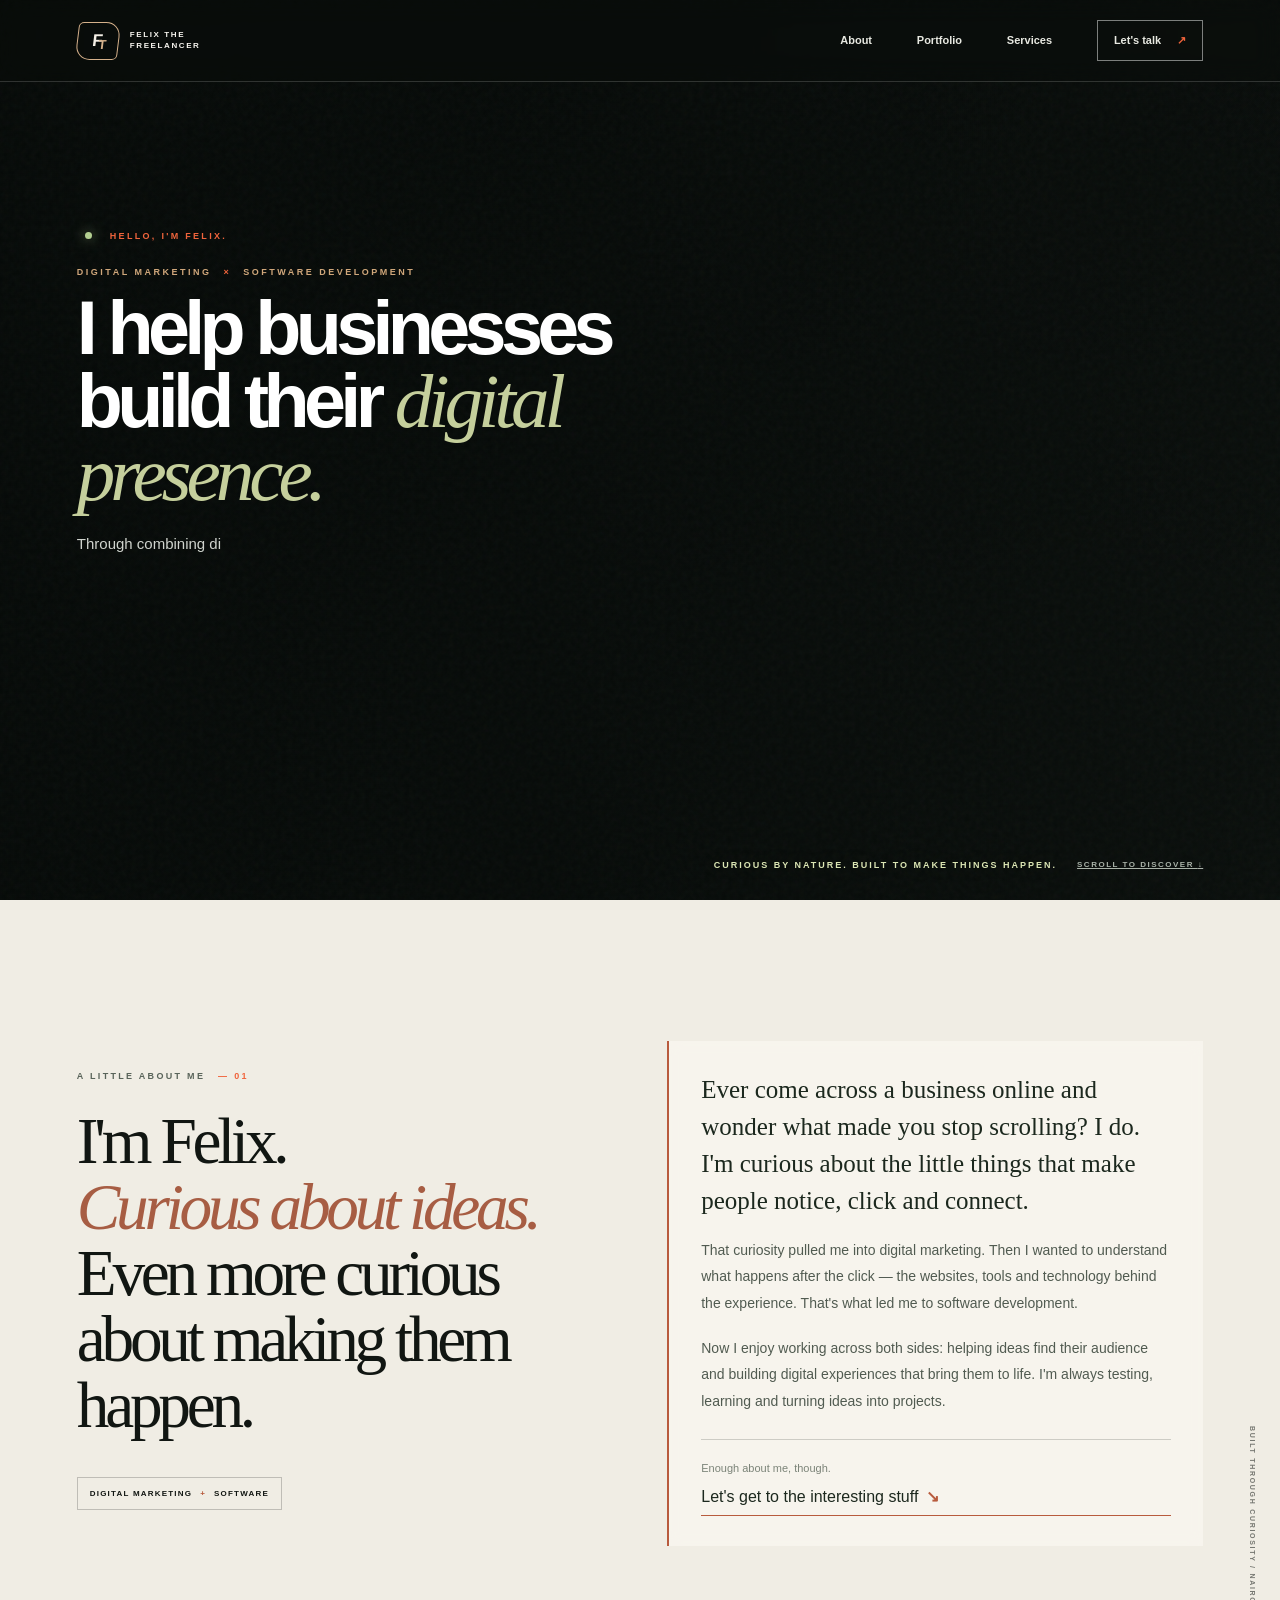
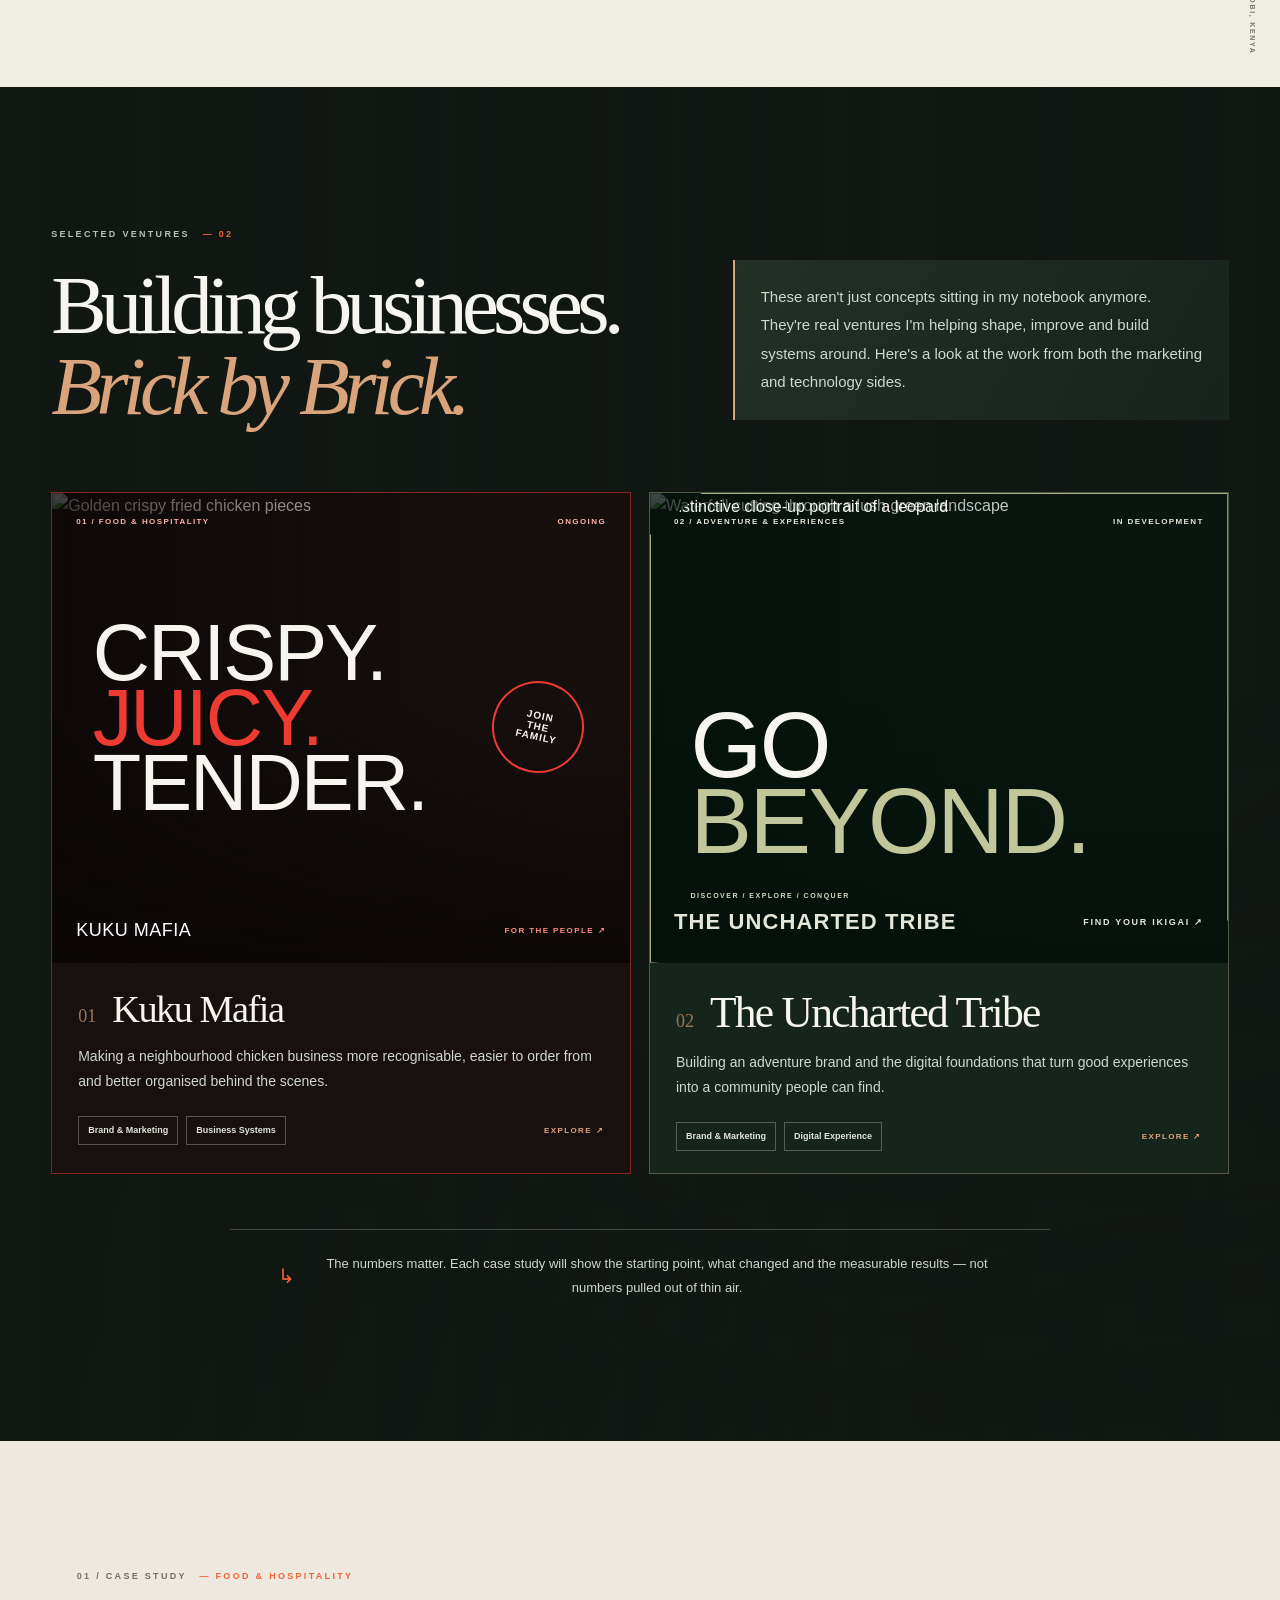
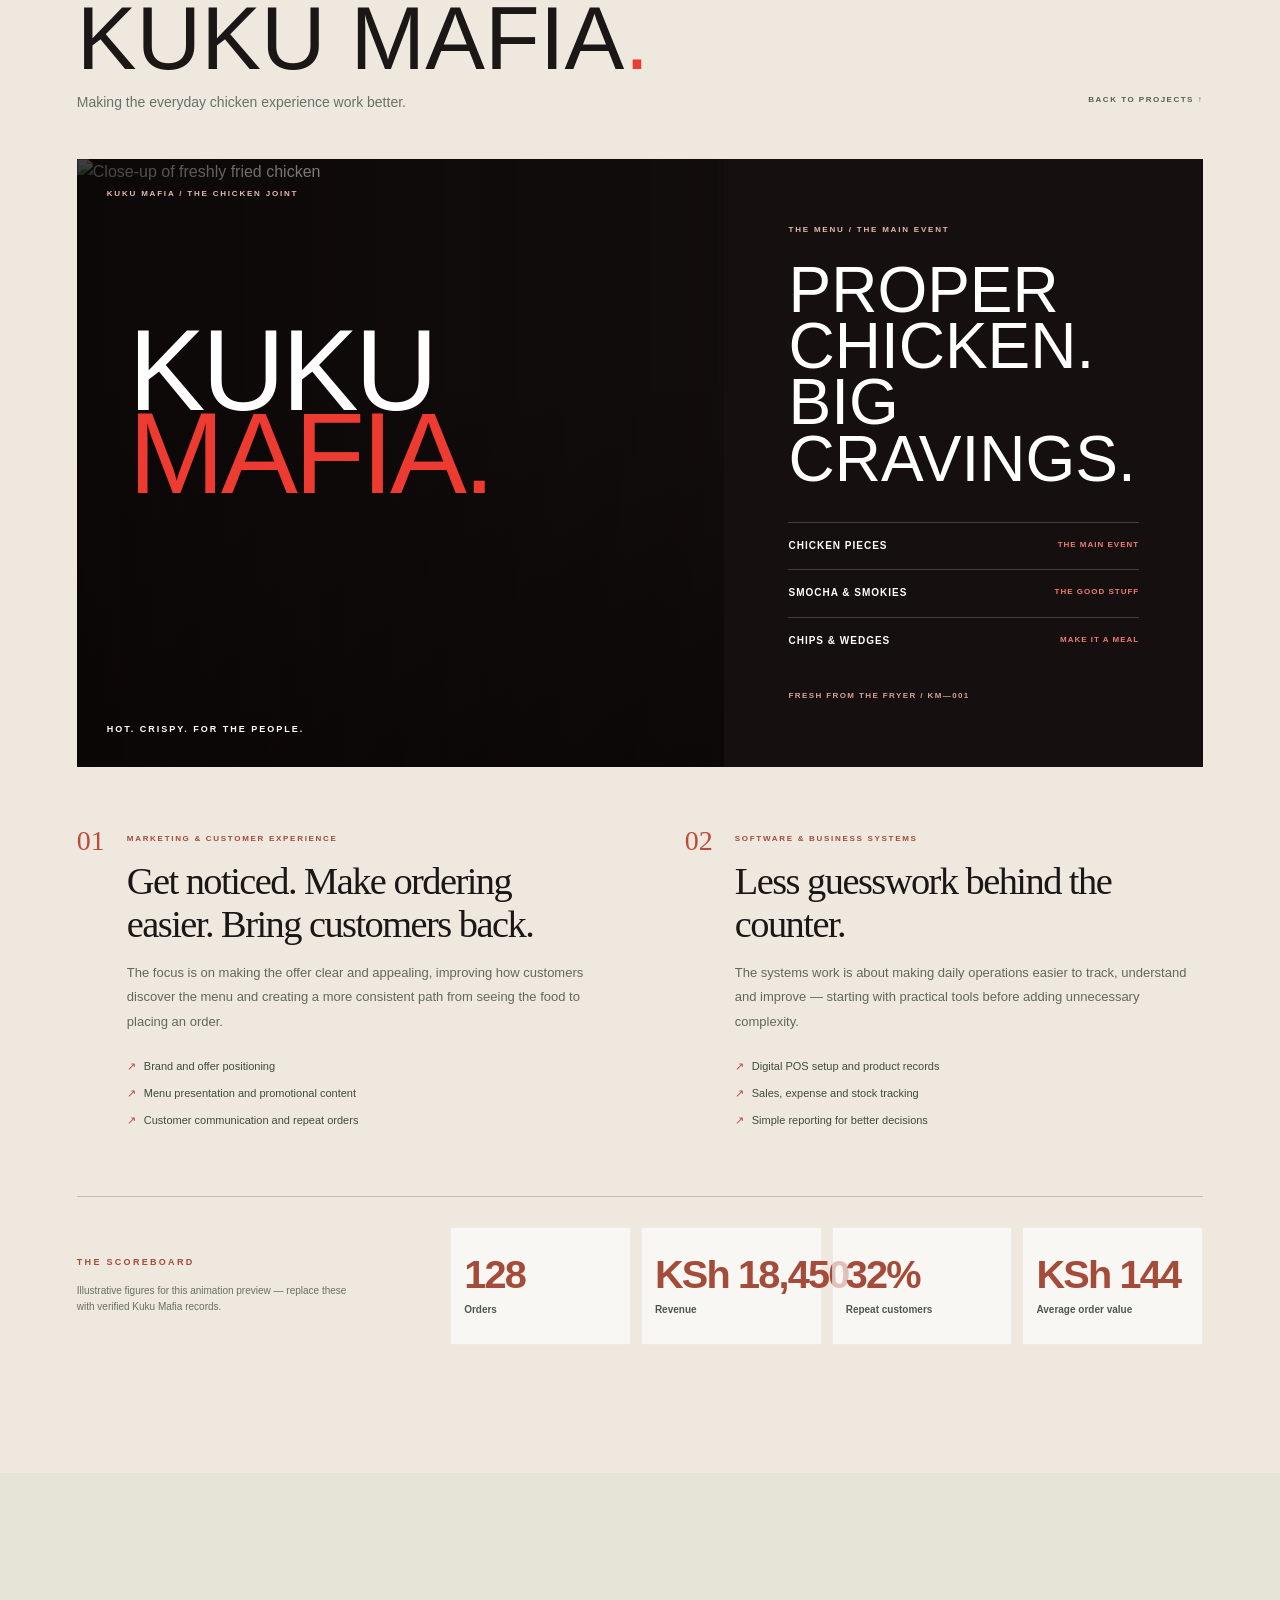
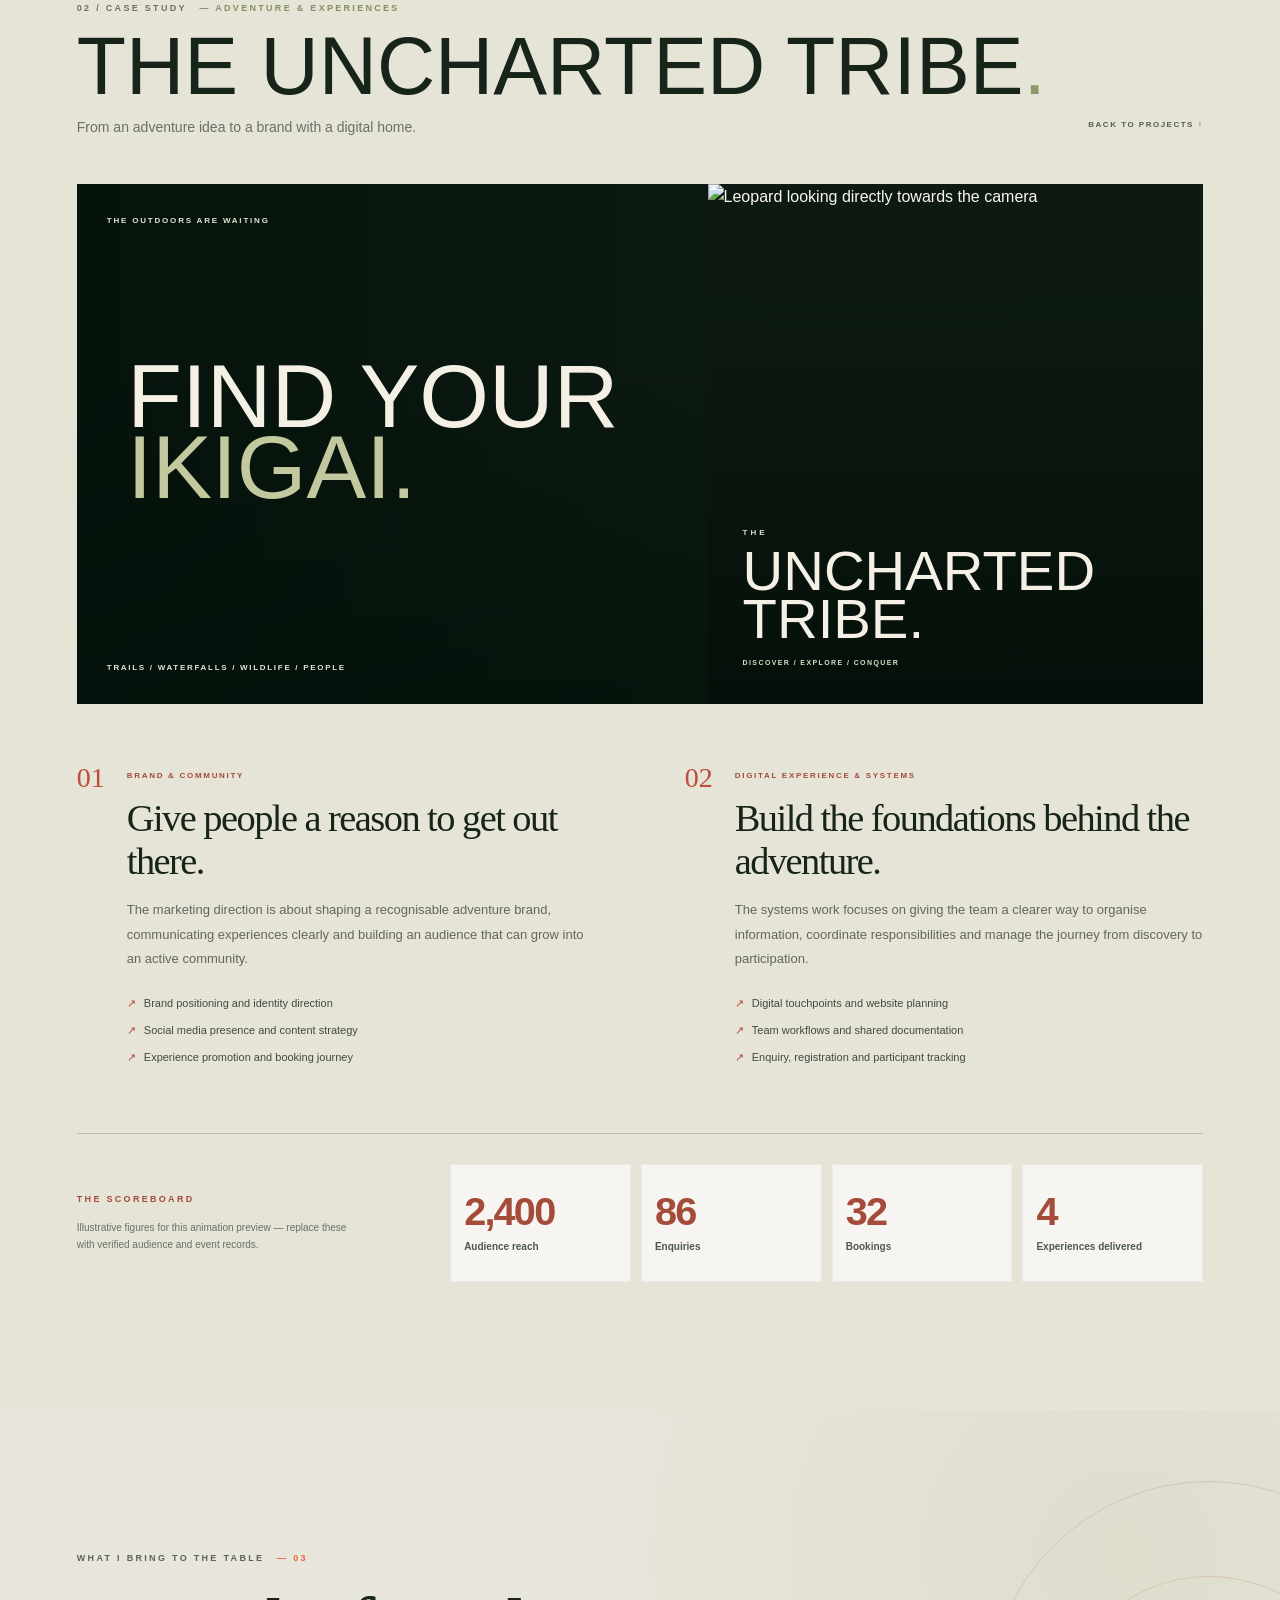
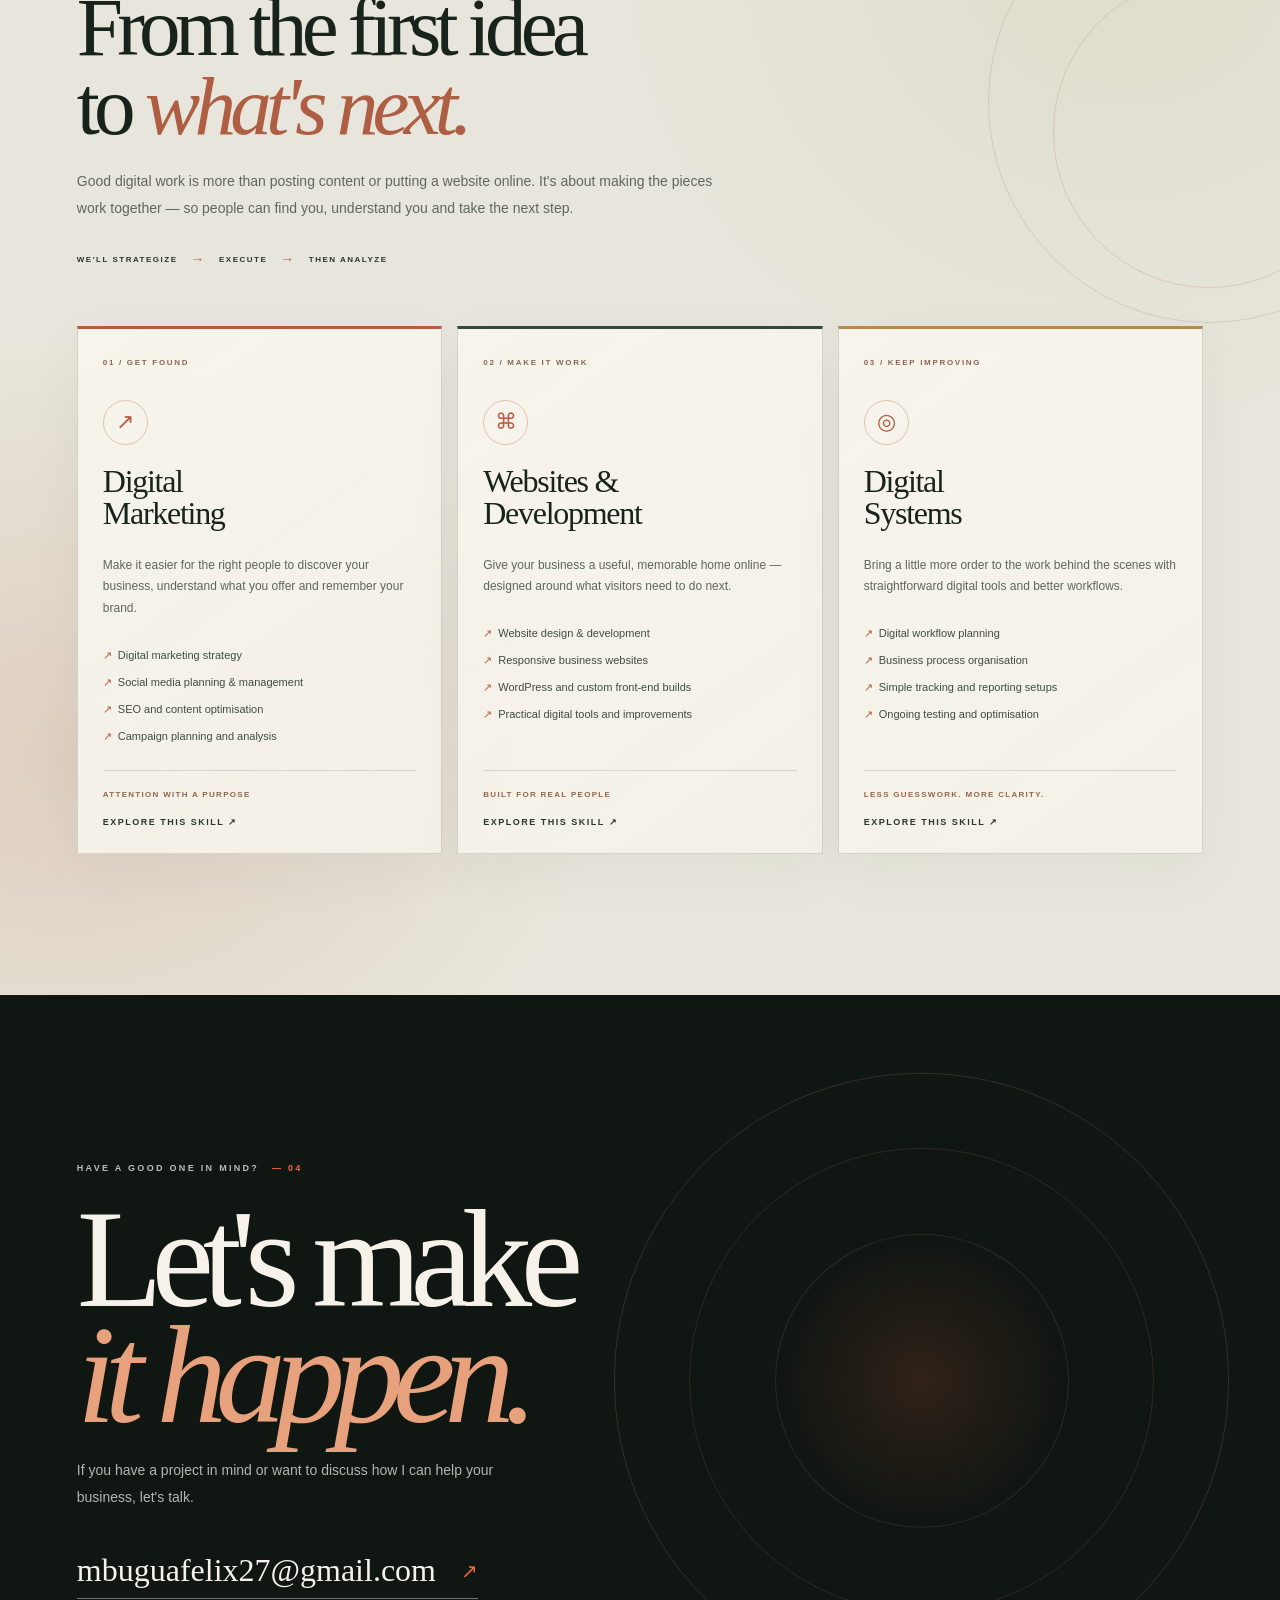
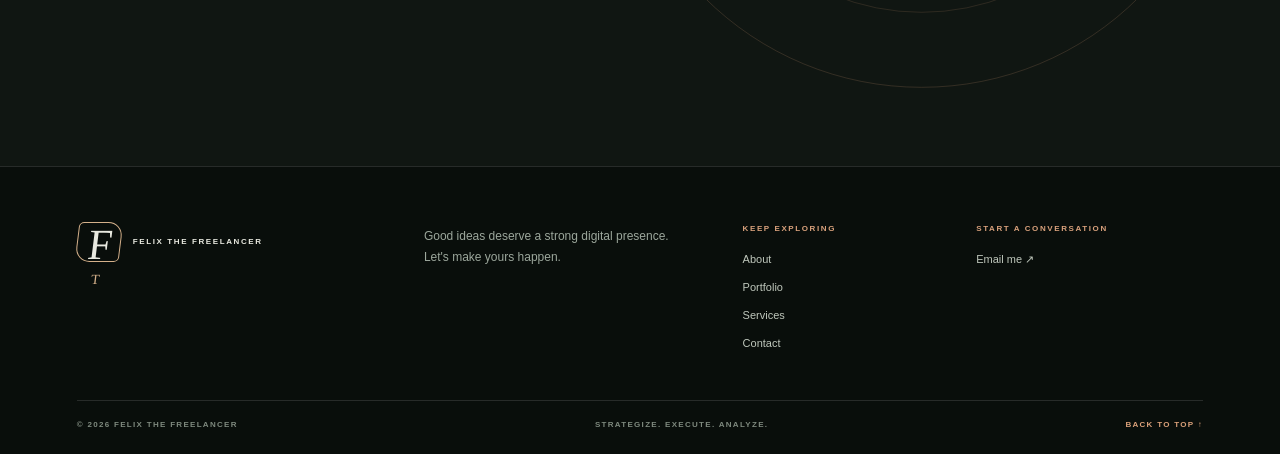
==== commit 17cf8100: "Organize portfolio HTML for learning and maintenance" ====
--- a/index.html
+++ b/index.html
@@ -1,69 +1,601 @@
 <!doctype html>
 <html lang="en">
-<head>
-<meta charset="utf-8"><meta name="viewport" content="width=device-width,initial-scale=1"><meta name="theme-color" content="#101510">
-<meta name="description" content="FelixTheFreelancer combines digital marketing, web development and practical digital systems to help businesses grow.">
-<title>Strategy &amp; Digital Momentum | FelixTheFreelancer</title>
-<link rel="preconnect" href="https://images.pexels.com"><link rel="preconnect" href="https://videos.pexels.com">
-<link rel="stylesheet" href="style.css"><script src="script.js" defer></script>
-</head>
-<body>
-<header class="site-header">
-<a class="brand" href="#home" aria-label="FelixTheFreelancer home"><span class="brand-mark" aria-hidden="true"><i>F</i><b>T</b></span><span class="brand-name">FELIX THE<br>FREELANCER</span></a>
-<button class="menu-toggle" aria-label="Open menu" aria-expanded="false" aria-controls="primary-navigation"><i></i><i></i></button>
-<nav class="primary-navigation" id="primary-navigation"><a href="#about">About</a><a href="#projects">Portfolio</a><a href="#services">Services</a><a class="nav-contact" href="#contact">Let's talk <b>↗</b></a></nav>
-</header>
-<main>
-<section class="hero" id="home">
-<video class="hero-film" autoplay muted loop playsinline preload="metadata" poster="https://images.pexels.com/videos/13522169/coder-development-javascript-js-13522169.jpeg?auto=compress&cs=tinysrgb&w=2000" aria-hidden="true"><source src="https://videos.pexels.com/video-files/13522169/13522169-uhd_3840_2160_25fps.mp4" type="video/mp4"></video>
-<div class="hero-scrim"></div><div class="hero-grain"></div>
-<div class="hero-inner">
-<div class="hero-copy">
-<p class="eyebrow hero-eyebrow"><span class="status-dot"></span><span id="typed-intro" aria-label="Hello, I'm Felix.">HELLO, I'M FELIX.</span><span class="type-cursor"></span></p>
-<p class="hero-discipline" data-hero-reveal>DIGITAL MARKETING <i>×</i> SOFTWARE DEVELOPMENT</p>
-<h1 aria-label="I help businesses build their digital presence."><span data-type-text="I help businesses"></span><br><span data-type-text="build their "></span><em data-type-text="digital presence."></em></h1>
-<p class="hero-description" data-type-text="Through combining digital marketing and software engineering, I help businesses reach more people online and build a stronger digital presence."></p>
-<div class="hero-actions" data-hero-reveal><a class="button button-accent" href="#contact">Let's work together <b>↗</b></a><a class="text-link" href="#projects">Explore my work <b>↓</b></a></div>
-</div>
-<div class="hero-console" id="ideas-console" aria-label="A visual snapshot of marketing and development work">
-<div class="console-top"><span class="console-lights"><i></i><i></i><i></i></span><span>IDEAS INTO ACTION</span><span class="console-live"><i></i> IN PROGRESS</span></div>
-<div class="console-code"><div class="console-meta"><span>01 / DEVELOPMENT</span><span>index.html</span></div><div class="code-lines" aria-hidden="true"><p><b>01</b> <i>&lt;section</i> <em>class</em>=<strong>"big-idea"</strong><i>&gt;</i></p><p><b>02</b> &nbsp;&nbsp;<i>&lt;h1&gt;</i>Make it matter<i>&lt;/h1&gt;</i></p><p><b>03</b> &nbsp;&nbsp;<i>&lt;p&gt;</i>Built for people.<i>&lt;/p&gt;</i></p><p><b>04</b> <i>&lt;/section&gt;</i></p></div></div>
-<div class="console-plan"><div class="plan-heading"><span>02 / MARKETING</span><span>CAMPAIGN CHECKLIST</span></div><h2>Make the right moves.</h2><div class="plan-rule"><span></span></div><ul><li class="complete"><span>✓</span> Know who you're speaking to <small>DONE</small></li><li class="complete"><span>✓</span> Give the brand a clear voice <small>DONE</small></li><li><span></span> Build the digital experience <small>BUILD</small></li><li><span></span> Launch, learn and improve <small>GROW</small></li></ul></div>
-<div class="console-foot"><span>WE'LL STRATEGIZE. EXECUTE. THEN ANALYZE.</span><span>FTF / 001</span></div>
-</div></div>
-<div class="hero-foot"><span class="hero-mantra">CURIOUS BY NATURE. BUILT TO MAKE THINGS HAPPEN.</span><a href="#about">SCROLL TO DISCOVER <b>↓</b></a></div>
-</section>
-
-<section class="about-section" id="about"><div class="about-image" role="img" aria-label="A missing piece in a puzzle, representing curiosity and finding your place"></div><div class="about-overlay"></div>
-<div class="section-shell about-layout"><div class="about-heading"><p class="eyebrow dark-eyebrow">A LITTLE ABOUT ME <span>— 01</span></p><h2>I'm Felix.<br><em>Curious about ideas.</em><br>Even more curious about making them happen.</h2><p class="about-stamp">DIGITAL MARKETING <b>+</b> SOFTWARE</p></div>
-<div class="about-copy"><p class="about-lead">Ever come across a business online and wonder what made you stop scrolling? I do. I'm curious about the little things that make people notice, click and connect.</p><p>That curiosity pulled me into digital marketing. Then I wanted to understand what happens after the click — the websites, tools and technology behind the experience. That's what led me to software development.</p><p>Now I enjoy working across both sides: helping ideas find their audience and building digital experiences that bring them to life. I'm always testing, learning and turning ideas into projects.</p><div class="about-signoff"><span>Enough about me, though.</span><a class="about-project-link" href="#projects">Let's get to the interesting stuff <b>↘</b></a></div></div></div><span class="about-vertical">BUILT THROUGH CURIOSITY / NAIROBI, KENYA</span></section>
-
-<section class="projects-section" id="projects"><div class="section-shell">
-<div class="projects-heading"><div><p class="eyebrow">SELECTED VENTURES <span>— 02</span></p><h2>Building businesses.<br><em>Brick by Brick.</em></h2></div><p class="projects-intro-copy"><span>These aren't just concepts sitting in my notebook anymore. They're real ventures I'm helping shape, improve and build systems around. Here's a look at the work from both the marketing and technology sides.</span></p></div>
-<div class="project-feature-grid">
-<a class="venture-card kuku-card" href="#kuku-case-study" aria-label="Explore Kuku Mafia case study"><div class="venture-art kuku-art"><img src="https://images.pexels.com/photos/19264385/pexels-photo-19264385.jpeg?auto=compress&cs=tinysrgb&w=1800" alt="Golden crispy fried chicken pieces" loading="lazy"><div class="venture-shade"></div><div class="venture-top"><span>01 / FOOD & HOSPITALITY</span><span>ONGOING</span></div><div class="kuku-art-title">CRISPY.<br><em>JUICY.</em><br>TENDER.</div><div class="kuku-art-stamp">JOIN<br>THE<br>FAMILY</div><div class="venture-bottom"><strong>KUKU MAFIA</strong><span>FOR THE PEOPLE ↗</span></div></div><div class="venture-info"><div><span class="venture-number">01</span><h3>Kuku Mafia</h3></div><p>Making a neighbourhood chicken business more recognisable, easier to order from and better organised behind the scenes.</p><div class="venture-tags"><span>Brand & Marketing</span><span>Business Systems</span><b>EXPLORE ↗</b></div></div></a>
-<a class="venture-card tribe-card" href="#tribe-case-study" aria-label="Explore The Uncharted Tribe case study"><div class="venture-art tribe-art"><img class="tribe-waterfall" src="https://images.pexels.com/photos/24604559/pexels-photo-24604559.jpeg?auto=compress&cs=tinysrgb&w=1800" alt="Waterfall cutting through a lush green landscape" loading="lazy"><div class="venture-shade"></div><img class="tribe-leopard" src="https://images.pexels.com/photos/37217866/pexels-photo-37217866/free-photo-of-close-up-portrait-of-a-majestic-leopard.jpeg?auto=compress&dpr=1&h=1200&w=1800" alt="Distinctive close-up portrait of a leopard" loading="lazy"><div class="venture-top"><span>02 / ADVENTURE & EXPERIENCES</span><span>IN DEVELOPMENT</span></div><div class="tribe-art-title">GO<br><em>BEYOND.</em></div><div class="tribe-art-caption">DISCOVER / EXPLORE / CONQUER</div><div class="venture-bottom"><strong>THE UNCHARTED TRIBE</strong><span>FIND YOUR IKIGAI ↗</span></div></div><div class="venture-info"><div><span class="venture-number">02</span><h3>The Uncharted Tribe</h3></div><p>Building an adventure brand and the digital foundations that turn good experiences into a community people can find.</p><div class="venture-tags"><span>Brand & Marketing</span><span>Digital Experience</span><b>EXPLORE ↗</b></div></div></a>
-</div><div class="proof-note"><span>↳</span><p>The numbers matter. Each case study will show the starting point, what changed and the measurable results — not numbers pulled out of thin air.</p></div>
-</div></section>
-
-<section class="case-section kuku-case" id="kuku-case-study"><div class="section-shell">
-<div class="case-heading"><div><p class="eyebrow">01 / CASE STUDY <span>— FOOD & HOSPITALITY</span></p><h2>Kuku Mafia<span>.</span></h2><p>Making the everyday chicken experience work better.</p></div><a class="case-back" href="#projects">BACK TO PROJECTS ↑</a></div>
-<div class="kuku-board"><div class="kuku-board-photo"><img src="https://images.pexels.com/photos/19264385/pexels-photo-19264385.jpeg?auto=compress&cs=tinysrgb&w=2200" alt="Close-up of freshly fried chicken" loading="lazy"><div class="kuku-board-shade"></div><span class="board-label">KUKU MAFIA / THE CHICKEN JOINT</span><div class="kuku-board-wordmark">KUKU<br><em>MAFIA.</em></div><span class="kuku-board-slogan">HOT. CRISPY. FOR THE PEOPLE.</span></div><div class="kuku-menu-board"><span class="board-label">THE MENU / THE MAIN EVENT</span><h3>PROPER CHICKEN.<br>BIG CRAVINGS.</h3><div class="menu-lines"><div><span>CHICKEN PIECES</span><b>THE MAIN EVENT</b></div><div><span>SMOCHA & SMOKIES</span><b>THE GOOD STUFF</b></div><div><span>CHIPS & WEDGES</span><b>MAKE IT A MEAL</b></div></div><span class="menu-board-foot">FRESH FROM THE FRYER / KM—001</span></div></div>
-<div class="case-columns"><article class="case-track"><span class="track-index">01</span><p class="track-label">MARKETING & CUSTOMER EXPERIENCE</p><h3>Get noticed. Make ordering easier. Bring customers back.</h3><p>The focus is on making the offer clear and appealing, improving how customers discover the menu and creating a more consistent path from seeing the food to placing an order.</p><ul><li>Brand and offer positioning</li><li>Menu presentation and promotional content</li><li>Customer communication and repeat orders</li></ul></article><article class="case-track"><span class="track-index">02</span><p class="track-label">SOFTWARE & BUSINESS SYSTEMS</p><h3>Less guesswork behind the counter.</h3><p>The systems work is about making daily operations easier to track, understand and improve — starting with practical tools before adding unnecessary complexity.</p><ul><li>Digital POS setup and product records</li><li>Sales, expense and stock tracking</li><li>Simple reporting for better decisions</li></ul></article></div>
-<div class="scoreboard"><div class="score-intro"><span class="eyebrow">THE SCOREBOARD</span><p>Illustrative figures for this animation preview — replace these with verified Kuku Mafia records.</p></div><div class="score-grid"><div><strong data-count="128">0</strong><span>Orders</span></div><div><strong data-count="18450" data-prefix="KSh " data-format="currency">KSh 0</strong><span>Revenue</span></div><div><strong data-count="32" data-suffix="%">0%</strong><span>Repeat customers</span></div><div><strong data-count="144" data-prefix="KSh " data-format="currency">KSh 0</strong><span>Average order value</span></div></div></div>
-</div></section>
-
-<section class="case-section tribe-case" id="tribe-case-study"><div class="section-shell">
-<div class="case-heading"><div><p class="eyebrow">02 / CASE STUDY <span>— ADVENTURE & EXPERIENCES</span></p><h2>The Uncharted Tribe<span>.</span></h2><p>From an adventure idea to a brand with a digital home.</p></div><a class="case-back" href="#projects">BACK TO PROJECTS ↑</a></div>
-<div class="tribe-board"><div class="tribe-board-landscape"><video class="tribe-board-film" muted loop playsinline preload="none" poster="https://images.pexels.com/photos/24604559/pexels-photo-24604559.jpeg?auto=compress&cs=tinysrgb&w=1600" aria-hidden="true"><source src="https://videos.pexels.com/video-files/36450898/15457109_3840_2160_30fps.mp4" type="video/mp4"></video><div class="tribe-landscape-shade"></div><span class="board-label">THE OUTDOORS ARE WAITING</span><h3>FIND YOUR<br><em>IKIGAI.</em></h3><span class="tribe-landscape-foot">TRAILS / WATERFALLS / WILDLIFE / PEOPLE</span></div><div class="tribe-board-leopard"><img src="https://images.pexels.com/photos/37217866/pexels-photo-37217866/free-photo-of-close-up-portrait-of-a-majestic-leopard.jpeg?auto=compress&dpr=1&h=1200&w=1800" alt="Leopard looking directly towards the camera" loading="lazy"><div class="tribe-leopard-shade"></div><span class="tribe-wordmark-small">THE</span><strong>UNCHARTED<br>TRIBE.</strong><span class="tribe-leopard-foot">DISCOVER / EXPLORE / CONQUER</span></div></div>
-<div class="case-columns"><article class="case-track"><span class="track-index">01</span><p class="track-label">BRAND & COMMUNITY</p><h3>Give people a reason to get out there.</h3><p>The marketing direction is about shaping a recognisable adventure brand, communicating experiences clearly and building an audience that can grow into an active community.</p><ul><li>Brand positioning and identity direction</li><li>Social media presence and content strategy</li><li>Experience promotion and booking journey</li></ul></article><article class="case-track"><span class="track-index">02</span><p class="track-label">DIGITAL EXPERIENCE & SYSTEMS</p><h3>Build the foundations behind the adventure.</h3><p>The systems work focuses on giving the team a clearer way to organise information, coordinate responsibilities and manage the journey from discovery to participation.</p><ul><li>Digital touchpoints and website planning</li><li>Team workflows and shared documentation</li><li>Enquiry, registration and participant tracking</li></ul></article></div>
-<div class="scoreboard"><div class="score-intro"><span class="eyebrow">THE SCOREBOARD</span><p>Illustrative figures for this animation preview — replace these with verified audience and event records.</p></div><div class="score-grid"><div><strong data-count="2400">0</strong><span>Audience reach</span></div><div><strong data-count="86">0</strong><span>Enquiries</span></div><div><strong data-count="32">0</strong><span>Bookings</span></div><div><strong data-count="4">0</strong><span>Experiences delivered</span></div></div></div>
-</div></section>
-
-<section class="services-section" id="services"><div class="section-shell"><div class="services-intro"><p class="eyebrow dark-eyebrow">WHAT I BRING TO THE TABLE <span>— 03</span></p><h2>From the first idea<br>to <em>what's next.</em></h2><p>Good digital work is more than posting content or putting a website online. It's about making the pieces work together — so people can find you, understand you and take the next step.</p><div class="process-line"><span>WE'LL STRATEGIZE</span><b>→</b><span>EXECUTE</span><b>→</b><span>THEN ANALYZE</span></div></div>
-<div class="service-grid"><a class="service-card service-link" href="digital-marketing.html"><span class="service-count">01 / GET FOUND</span><div class="service-symbol">↗</div><h3>Digital<br>Marketing</h3><p>Make it easier for the right people to discover your business, understand what you offer and remember your brand.</p><ul><li>Digital marketing strategy</li><li>Social media planning & management</li><li>SEO and content optimisation</li><li>Campaign planning and analysis</li></ul><span class="service-foot">ATTENTION WITH A PURPOSE</span><span class="service-explore">EXPLORE THIS SKILL ↗</span></a><a class="service-card service-link" href="web-development.html"><span class="service-count">02 / MAKE IT WORK</span><div class="service-symbol">⌘</div><h3>Websites &<br>Development</h3><p>Give your business a useful, memorable home online — designed around what visitors need to do next.</p><ul><li>Website design & development</li><li>Responsive business websites</li><li>WordPress and custom front-end builds</li><li>Practical digital tools and improvements</li></ul><span class="service-foot">BUILT FOR REAL PEOPLE</span><span class="service-explore">EXPLORE THIS SKILL ↗</span></a><a class="service-card service-link" href="digital-systems.html"><span class="service-count">03 / KEEP IMPROVING</span><div class="service-symbol">◎</div><h3>Digital<br>Systems</h3><p>Bring a little more order to the work behind the scenes with straightforward digital tools and better workflows.</p><ul><li>Digital workflow planning</li><li>Business process organisation</li><li>Simple tracking and reporting setups</li><li>Ongoing testing and optimisation</li></ul><span class="service-foot">LESS GUESSWORK. MORE CLARITY.</span><span class="service-explore">EXPLORE THIS SKILL ↗</span></a></div></div></section>
-
-<section class="contact-section" id="contact"><div class="contact-orbit"></div><div class="section-shell contact-inner"><p class="eyebrow">HAVE A GOOD ONE IN MIND? <span>— 04</span></p><h2>Let's make<br><em>it happen.</em></h2><p>If you have a project in mind or want to discuss how I can help your business, let's talk.</p><a class="contact-email" href="mailto:mbuguafelix27@gmail.com">mbuguafelix27@gmail.com <b>↗</b></a></div></section>
-</main>
-<footer class="site-footer"><div class="section-shell"><div class="footer-main"><a class="footer-brand" href="#home"><span class="footer-brand-mark">F<span>T</span></span><b>FELIX THE FREELANCER</b></a><p>Good ideas deserve a strong digital presence.<br>Let's make yours happen.</p><div class="footer-links"><span>KEEP EXPLORING</span><a href="#about">About</a><a href="#projects">Portfolio</a><a href="#services">Services</a><a href="#contact">Contact</a></div><div class="footer-social"><span>START A CONVERSATION</span><a href="mailto:mbuguafelix27@gmail.com">Email me ↗</a></div></div><div class="footer-bottom"><span>© 2026 FELIX THE FREELANCER</span><span>STRATEGIZE. EXECUTE. ANALYZE.</span><a href="#home">BACK TO TOP ↑</a></div></div></footer>
-</body></html>+  <head>
+    <meta charset="utf-8">
+    <meta name="viewport" content="width=device-width,initial-scale=1">
+    <meta name="theme-color" content="#101510">
+    <meta name="description" content="FelixTheFreelancer combines digital marketing, web development and practical digital systems to help businesses grow.">
+    <title>
+      Strategy &amp; Digital Momentum | FelixTheFreelancer
+    </title>
+    <link rel="preconnect" href="https://images.pexels.com">
+    <link rel="preconnect" href="https://videos.pexels.com">
+    <link rel="stylesheet" href="style.css">
+    <script src="script.js" defer>
+    </script>
+  </head>
+  <body>
+    <!-- Site header and navigation -->
+    <header class="site-header">
+      <a class="brand" href="#home" aria-label="FelixTheFreelancer home"><span class="brand-mark" aria-hidden="true"><i>F</i><b>T</b></span><span class="brand-name">FELIX THE<br>FREELANCER</span></a>
+      <button class="menu-toggle" aria-label="Open menu" aria-expanded="false" aria-controls="primary-navigation">
+        <i></i><i></i>
+      </button>
+      <nav class="primary-navigation" id="primary-navigation">
+        <a href="#about">About</a><a href="#projects">Portfolio</a><a href="#services">Services</a><a class="nav-contact" href="#contact">Let's talk <b>↗</b></a>
+      </nav>
+    </header>
+    <!-- Main page content -->
+    <main>
+      <!-- 01. Hero: the first impression -->
+      <section class="hero" id="home">
+        <video class="hero-film" autoplay muted loop playsinline preload="metadata" poster="https://images.pexels.com/videos/13522169/coder-development-javascript-js-13522169.jpeg?auto=compress&cs=tinysrgb&w=2000" aria-hidden="true">
+          <source src="https://videos.pexels.com/video-files/13522169/13522169-uhd_3840_2160_25fps.mp4" type="video/mp4">
+        </video>
+        <div class="hero-scrim">
+        </div>
+        <div class="hero-grain">
+        </div>
+        <div class="hero-inner">
+          <div class="hero-copy">
+            <p class="eyebrow hero-eyebrow">
+              <span class="status-dot"></span><span id="typed-intro" aria-label="Hello, I'm Felix.">HELLO, I'M FELIX.</span><span class="type-cursor"></span>
+            </p>
+            <p class="hero-discipline" data-hero-reveal>
+              DIGITAL MARKETING <i>×</i> SOFTWARE DEVELOPMENT
+            </p>
+            <h1 aria-label="I help businesses build their digital presence.">
+              <span data-type-text="I help businesses"></span><br><span data-type-text="build their "></span><em data-type-text="digital presence."></em>
+            </h1>
+            <p class="hero-description" data-type-text="Through combining digital marketing and software engineering, I help businesses reach more people online and build a stronger digital presence.">
+            </p>
+            <div class="hero-actions" data-hero-reveal>
+              <a class="button button-accent" href="#contact">Let's work together <b>↗</b></a><a class="text-link" href="#projects">Explore my work <b>↓</b></a>
+            </div>
+          </div>
+          <div class="hero-console" id="ideas-console" aria-label="A visual snapshot of marketing and development work">
+            <div class="console-top">
+              <span class="console-lights"><i></i><i></i><i></i></span><span>IDEAS INTO ACTION</span><span class="console-live"><i></i> IN PROGRESS</span>
+            </div>
+            <div class="console-code">
+              <div class="console-meta">
+                <span>01 / DEVELOPMENT</span><span>index.html</span>
+              </div>
+              <div class="code-lines" aria-hidden="true">
+                <p>
+                  <b>01</b><i>&lt;section</i><em>class</em>=<strong>"big-idea"</strong><i>&gt;</i>
+                </p>
+                <p>
+                  <b>02</b> &nbsp;&nbsp;<i>&lt;h1&gt;</i>Make it matter<i>&lt;/h1&gt;</i>
+                </p>
+                <p>
+                  <b>03</b> &nbsp;&nbsp;<i>&lt;p&gt;</i>Built for people.<i>&lt;/p&gt;</i>
+                </p>
+                <p>
+                  <b>04</b><i>&lt;/section&gt;</i>
+                </p>
+              </div>
+            </div>
+            <div class="console-plan">
+              <div class="plan-heading">
+                <span>02 / MARKETING</span><span>CAMPAIGN CHECKLIST</span>
+              </div>
+              <h2>
+                Make the right moves.
+              </h2>
+              <div class="plan-rule">
+                <span></span>
+              </div>
+              <ul>
+                <li class="complete">
+                  <span>✓</span> Know who you're speaking to <small>DONE</small>
+                </li>
+                <li class="complete">
+                  <span>✓</span> Give the brand a clear voice <small>DONE</small>
+                </li>
+                <li>
+                  <span></span> Build the digital experience <small>BUILD</small>
+                </li>
+                <li>
+                  <span></span> Launch, learn and improve <small>GROW</small>
+                </li>
+              </ul>
+            </div>
+            <div class="console-foot">
+              <span>WE'LL STRATEGIZE. EXECUTE. THEN ANALYZE.</span><span>FTF / 001</span>
+            </div>
+          </div>
+        </div>
+        <div class="hero-foot">
+          <span class="hero-mantra">CURIOUS BY NATURE. BUILT TO MAKE THINGS HAPPEN.</span><a href="#about">SCROLL TO DISCOVER <b>↓</b></a>
+        </div>
+      </section>
+      <!-- 02. About: who I am and how I think -->
+      <section class="about-section" id="about">
+        <div class="about-image" role="img" aria-label="A missing piece in a puzzle, representing curiosity and finding your place">
+        </div>
+        <div class="about-overlay">
+        </div>
+        <div class="section-shell about-layout">
+          <div class="about-heading">
+            <p class="eyebrow dark-eyebrow">
+              A LITTLE ABOUT ME <span>— 01</span>
+            </p>
+            <h2>
+              I'm Felix.<br><em>Curious about ideas.</em><br>Even more curious about making them happen.
+            </h2>
+            <p class="about-stamp">
+              DIGITAL MARKETING <b>+</b> SOFTWARE
+            </p>
+          </div>
+          <div class="about-copy">
+            <p class="about-lead">
+              Ever come across a business online and wonder what made you stop scrolling? I do. I'm curious about the little things that make people notice, click and connect.
+            </p>
+            <p>
+              That curiosity pulled me into digital marketing. Then I wanted to understand what happens after the click — the websites, tools and technology behind the experience. That's what led me to software development.
+            </p>
+            <p>
+              Now I enjoy working across both sides: helping ideas find their audience and building digital experiences that bring them to life. I'm always testing, learning and turning ideas into projects.
+            </p>
+            <div class="about-signoff">
+              <span>Enough about me, though.</span><a class="about-project-link" href="#projects">Let's get to the interesting stuff <b>↘</b></a>
+            </div>
+          </div>
+        </div>
+        <span class="about-vertical">BUILT THROUGH CURIOSITY / NAIROBI, KENYA</span>
+      </section>
+      <!-- 03. Selected projects and ventures -->
+      <section class="projects-section" id="projects">
+        <div class="section-shell">
+          <div class="projects-heading">
+            <div>
+              <p class="eyebrow">
+                SELECTED VENTURES <span>— 02</span>
+              </p>
+              <h2>
+                Building businesses.<br><em>Brick by Brick.</em>
+              </h2>
+            </div>
+            <p class="projects-intro-copy">
+              <span>These aren't just concepts sitting in my notebook anymore. They're real ventures I'm helping shape, improve and build systems around. Here's a look at the work from both the marketing and technology sides.</span>
+            </p>
+          </div>
+          <div class="project-feature-grid">
+            <a class="venture-card kuku-card" href="#kuku-case-study" aria-label="Explore Kuku Mafia case study">
+            <div class="venture-art kuku-art">
+              <img src="https://images.pexels.com/photos/19264385/pexels-photo-19264385.jpeg?auto=compress&cs=tinysrgb&w=1800" alt="Golden crispy fried chicken pieces" loading="lazy">
+              <div class="venture-shade">
+              </div>
+              <div class="venture-top">
+                <span>01 / FOOD & HOSPITALITY</span><span>ONGOING</span>
+              </div>
+              <div class="kuku-art-title">
+                CRISPY.<br><em>JUICY.</em><br>TENDER.
+              </div>
+              <div class="kuku-art-stamp">
+                JOIN<br>THE<br>FAMILY
+              </div>
+              <div class="venture-bottom">
+                <strong>KUKU MAFIA</strong><span>FOR THE PEOPLE ↗</span>
+              </div>
+            </div>
+            <div class="venture-info">
+              <div>
+                <span class="venture-number">01</span>
+                <h3>
+                  Kuku Mafia
+                </h3>
+              </div>
+              <p>
+                Making a neighbourhood chicken business more recognisable, easier to order from and better organised behind the scenes.
+              </p>
+              <div class="venture-tags">
+                <span>Brand & Marketing</span><span>Business Systems</span><b>EXPLORE ↗</b>
+              </div>
+            </div>
+            </a><a class="venture-card tribe-card" href="#tribe-case-study" aria-label="Explore The Uncharted Tribe case study">
+            <div class="venture-art tribe-art">
+              <img class="tribe-waterfall" src="https://images.pexels.com/photos/24604559/pexels-photo-24604559.jpeg?auto=compress&cs=tinysrgb&w=1800" alt="Waterfall cutting through a lush green landscape" loading="lazy">
+              <div class="venture-shade">
+              </div>
+              <img class="tribe-leopard" src="https://images.pexels.com/photos/37217866/pexels-photo-37217866/free-photo-of-close-up-portrait-of-a-majestic-leopard.jpeg?auto=compress&dpr=1&h=1200&w=1800" alt="Distinctive close-up portrait of a leopard" loading="lazy">
+              <div class="venture-top">
+                <span>02 / ADVENTURE & EXPERIENCES</span><span>IN DEVELOPMENT</span>
+              </div>
+              <div class="tribe-art-title">
+                GO<br><em>BEYOND.</em>
+              </div>
+              <div class="tribe-art-caption">
+                DISCOVER / EXPLORE / CONQUER
+              </div>
+              <div class="venture-bottom">
+                <strong>THE UNCHARTED TRIBE</strong><span>FIND YOUR IKIGAI ↗</span>
+              </div>
+            </div>
+            <div class="venture-info">
+              <div>
+                <span class="venture-number">02</span>
+                <h3>
+                  The Uncharted Tribe
+                </h3>
+              </div>
+              <p>
+                Building an adventure brand and the digital foundations that turn good experiences into a community people can find.
+              </p>
+              <div class="venture-tags">
+                <span>Brand & Marketing</span><span>Digital Experience</span><b>EXPLORE ↗</b>
+              </div>
+            </div>
+            </a>
+          </div>
+          <div class="proof-note">
+            <span>↳</span>
+            <p>
+              The numbers matter. Each case study will show the starting point, what changed and the measurable results — not numbers pulled out of thin air.
+            </p>
+          </div>
+        </div>
+      </section>
+      <!-- 04. Case study: Kuku Mafia -->
+      <section class="case-section kuku-case" id="kuku-case-study">
+        <div class="section-shell">
+          <div class="case-heading">
+            <div>
+              <p class="eyebrow">
+                01 / CASE STUDY <span>— FOOD & HOSPITALITY</span>
+              </p>
+              <h2>
+                Kuku Mafia<span>.</span>
+              </h2>
+              <p>
+                Making the everyday chicken experience work better.
+              </p>
+            </div>
+            <a class="case-back" href="#projects">BACK TO PROJECTS ↑</a>
+          </div>
+          <div class="kuku-board">
+            <div class="kuku-board-photo">
+              <img src="https://images.pexels.com/photos/19264385/pexels-photo-19264385.jpeg?auto=compress&cs=tinysrgb&w=2200" alt="Close-up of freshly fried chicken" loading="lazy">
+              <div class="kuku-board-shade">
+              </div>
+              <span class="board-label">KUKU MAFIA / THE CHICKEN JOINT</span>
+              <div class="kuku-board-wordmark">
+                KUKU<br><em>MAFIA.</em>
+              </div>
+              <span class="kuku-board-slogan">HOT. CRISPY. FOR THE PEOPLE.</span>
+            </div>
+            <div class="kuku-menu-board">
+              <span class="board-label">THE MENU / THE MAIN EVENT</span>
+              <h3>
+                PROPER CHICKEN.<br>BIG CRAVINGS.
+              </h3>
+              <div class="menu-lines">
+                <div>
+                  <span>CHICKEN PIECES</span><b>THE MAIN EVENT</b>
+                </div>
+                <div>
+                  <span>SMOCHA & SMOKIES</span><b>THE GOOD STUFF</b>
+                </div>
+                <div>
+                  <span>CHIPS & WEDGES</span><b>MAKE IT A MEAL</b>
+                </div>
+              </div>
+              <span class="menu-board-foot">FRESH FROM THE FRYER / KM—001</span>
+            </div>
+          </div>
+          <div class="case-columns">
+            <article class="case-track">
+              <span class="track-index">01</span>
+              <p class="track-label">
+                MARKETING & CUSTOMER EXPERIENCE
+              </p>
+              <h3>
+                Get noticed. Make ordering easier. Bring customers back.
+              </h3>
+              <p>
+                The focus is on making the offer clear and appealing, improving how customers discover the menu and creating a more consistent path from seeing the food to placing an order.
+              </p>
+              <ul>
+                <li>
+                  Brand and offer positioning
+                </li>
+                <li>
+                  Menu presentation and promotional content
+                </li>
+                <li>
+                  Customer communication and repeat orders
+                </li>
+              </ul>
+            </article>
+            <article class="case-track">
+              <span class="track-index">02</span>
+              <p class="track-label">
+                SOFTWARE & BUSINESS SYSTEMS
+              </p>
+              <h3>
+                Less guesswork behind the counter.
+              </h3>
+              <p>
+                The systems work is about making daily operations easier to track, understand and improve — starting with practical tools before adding unnecessary complexity.
+              </p>
+              <ul>
+                <li>
+                  Digital POS setup and product records
+                </li>
+                <li>
+                  Sales, expense and stock tracking
+                </li>
+                <li>
+                  Simple reporting for better decisions
+                </li>
+              </ul>
+            </article>
+          </div>
+          <div class="scoreboard">
+            <div class="score-intro">
+              <span class="eyebrow">THE SCOREBOARD</span>
+              <p>
+                Illustrative figures for this animation preview — replace these with verified Kuku Mafia records.
+              </p>
+            </div>
+            <div class="score-grid">
+              <div>
+                <strong data-count="128">0</strong><span>Orders</span>
+              </div>
+              <div>
+                <strong data-count="18450" data-prefix="KSh " data-format="currency">KSh 0</strong><span>Revenue</span>
+              </div>
+              <div>
+                <strong data-count="32" data-suffix="%">0%</strong><span>Repeat customers</span>
+              </div>
+              <div>
+                <strong data-count="144" data-prefix="KSh " data-format="currency">KSh 0</strong><span>Average order value</span>
+              </div>
+            </div>
+          </div>
+        </div>
+      </section>
+      <!-- 05. Case study: The Uncharted Tribe -->
+      <section class="case-section tribe-case" id="tribe-case-study">
+        <div class="section-shell">
+          <div class="case-heading">
+            <div>
+              <p class="eyebrow">
+                02 / CASE STUDY <span>— ADVENTURE & EXPERIENCES</span>
+              </p>
+              <h2>
+                The Uncharted Tribe<span>.</span>
+              </h2>
+              <p>
+                From an adventure idea to a brand with a digital home.
+              </p>
+            </div>
+            <a class="case-back" href="#projects">BACK TO PROJECTS ↑</a>
+          </div>
+          <div class="tribe-board">
+            <div class="tribe-board-landscape">
+              <video class="tribe-board-film" muted loop playsinline preload="none" poster="https://images.pexels.com/photos/24604559/pexels-photo-24604559.jpeg?auto=compress&cs=tinysrgb&w=1600" aria-hidden="true">
+                <source src="https://videos.pexels.com/video-files/36450898/15457109_3840_2160_30fps.mp4" type="video/mp4">
+              </video>
+              <div class="tribe-landscape-shade">
+              </div>
+              <span class="board-label">THE OUTDOORS ARE WAITING</span>
+              <h3>
+                FIND YOUR<br><em>IKIGAI.</em>
+              </h3>
+              <span class="tribe-landscape-foot">TRAILS / WATERFALLS / WILDLIFE / PEOPLE</span>
+            </div>
+            <div class="tribe-board-leopard">
+              <img src="https://images.pexels.com/photos/37217866/pexels-photo-37217866/free-photo-of-close-up-portrait-of-a-majestic-leopard.jpeg?auto=compress&dpr=1&h=1200&w=1800" alt="Leopard looking directly towards the camera" loading="lazy">
+              <div class="tribe-leopard-shade">
+              </div>
+              <span class="tribe-wordmark-small">THE</span><strong>UNCHARTED<br>TRIBE.</strong><span class="tribe-leopard-foot">DISCOVER / EXPLORE / CONQUER</span>
+            </div>
+          </div>
+          <div class="case-columns">
+            <article class="case-track">
+              <span class="track-index">01</span>
+              <p class="track-label">
+                BRAND & COMMUNITY
+              </p>
+              <h3>
+                Give people a reason to get out there.
+              </h3>
+              <p>
+                The marketing direction is about shaping a recognisable adventure brand, communicating experiences clearly and building an audience that can grow into an active community.
+              </p>
+              <ul>
+                <li>
+                  Brand positioning and identity direction
+                </li>
+                <li>
+                  Social media presence and content strategy
+                </li>
+                <li>
+                  Experience promotion and booking journey
+                </li>
+              </ul>
+            </article>
+            <article class="case-track">
+              <span class="track-index">02</span>
+              <p class="track-label">
+                DIGITAL EXPERIENCE & SYSTEMS
+              </p>
+              <h3>
+                Build the foundations behind the adventure.
+              </h3>
+              <p>
+                The systems work focuses on giving the team a clearer way to organise information, coordinate responsibilities and manage the journey from discovery to participation.
+              </p>
+              <ul>
+                <li>
+                  Digital touchpoints and website planning
+                </li>
+                <li>
+                  Team workflows and shared documentation
+                </li>
+                <li>
+                  Enquiry, registration and participant tracking
+                </li>
+              </ul>
+            </article>
+          </div>
+          <div class="scoreboard">
+            <div class="score-intro">
+              <span class="eyebrow">THE SCOREBOARD</span>
+              <p>
+                Illustrative figures for this animation preview — replace these with verified audience and event records.
+              </p>
+            </div>
+            <div class="score-grid">
+              <div>
+                <strong data-count="2400">0</strong><span>Audience reach</span>
+              </div>
+              <div>
+                <strong data-count="86">0</strong><span>Enquiries</span>
+              </div>
+              <div>
+                <strong data-count="32">0</strong><span>Bookings</span>
+              </div>
+              <div>
+                <strong data-count="4">0</strong><span>Experiences delivered</span>
+              </div>
+            </div>
+          </div>
+        </div>
+      </section>
+      <!-- 06. Services: each card opens a dedicated page -->
+      <section class="services-section" id="services">
+        <div class="section-shell">
+          <div class="services-intro">
+            <p class="eyebrow dark-eyebrow">
+              WHAT I BRING TO THE TABLE <span>— 03</span>
+            </p>
+            <h2>
+              From the first idea<br>to <em>what's next.</em>
+            </h2>
+            <p>
+              Good digital work is more than posting content or putting a website online. It's about making the pieces work together — so people can find you, understand you and take the next step.
+            </p>
+            <div class="process-line">
+              <span>WE'LL STRATEGIZE</span><b>→</b><span>EXECUTE</span><b>→</b><span>THEN ANALYZE</span>
+            </div>
+          </div>
+          <div class="service-grid">
+            <a class="service-card service-link" href="digital-marketing.html"><span class="service-count">01 / GET FOUND</span>
+            <div class="service-symbol">
+              ↗
+            </div>
+            <h3>
+              Digital<br>Marketing
+            </h3>
+            <p>
+              Make it easier for the right people to discover your business, understand what you offer and remember your brand.
+            </p>
+            <ul>
+              <li>
+                Digital marketing strategy
+              </li>
+              <li>
+                Social media planning & management
+              </li>
+              <li>
+                SEO and content optimisation
+              </li>
+              <li>
+                Campaign planning and analysis
+              </li>
+            </ul>
+            <span class="service-foot">ATTENTION WITH A PURPOSE</span><span class="service-explore">EXPLORE THIS SKILL ↗</span></a><a class="service-card service-link" href="web-development.html"><span class="service-count">02 / MAKE IT WORK</span>
+            <div class="service-symbol">
+              ⌘
+            </div>
+            <h3>
+              Websites &<br>Development
+            </h3>
+            <p>
+              Give your business a useful, memorable home online — designed around what visitors need to do next.
+            </p>
+            <ul>
+              <li>
+                Website design & development
+              </li>
+              <li>
+                Responsive business websites
+              </li>
+              <li>
+                WordPress and custom front-end builds
+              </li>
+              <li>
+                Practical digital tools and improvements
+              </li>
+            </ul>
+            <span class="service-foot">BUILT FOR REAL PEOPLE</span><span class="service-explore">EXPLORE THIS SKILL ↗</span></a><a class="service-card service-link" href="digital-systems.html"><span class="service-count">03 / KEEP IMPROVING</span>
+            <div class="service-symbol">
+              ◎
+            </div>
+            <h3>
+              Digital<br>Systems
+            </h3>
+            <p>
+              Bring a little more order to the work behind the scenes with straightforward digital tools and better workflows.
+            </p>
+            <ul>
+              <li>
+                Digital workflow planning
+              </li>
+              <li>
+                Business process organisation
+              </li>
+              <li>
+                Simple tracking and reporting setups
+              </li>
+              <li>
+                Ongoing testing and optimisation
+              </li>
+            </ul>
+            <span class="service-foot">LESS GUESSWORK. MORE CLARITY.</span><span class="service-explore">EXPLORE THIS SKILL ↗</span></a>
+          </div>
+        </div>
+      </section>
+      <!-- 07. Contact: the next step -->
+      <section class="contact-section" id="contact">
+        <div class="contact-orbit">
+        </div>
+        <div class="section-shell contact-inner">
+          <p class="eyebrow">
+            HAVE A GOOD ONE IN MIND? <span>— 04</span>
+          </p>
+          <h2>
+            Let's make<br><em>it happen.</em>
+          </h2>
+          <p>
+            If you have a project in mind or want to discuss how I can help your business, let's talk.
+          </p>
+          <a class="contact-email" href="mailto:mbuguafelix27@gmail.com">mbuguafelix27@gmail.com <b>↗</b></a>
+        </div>
+      </section>
+    </main>
+    <!-- Footer and final navigation -->
+    <footer class="site-footer">
+      <div class="section-shell">
+        <div class="footer-main">
+          <a class="footer-brand" href="#home"><span class="footer-brand-mark">F<span>T</span></span><b>FELIX THE FREELANCER</b></a>
+          <p>
+            Good ideas deserve a strong digital presence.<br>Let's make yours happen.
+          </p>
+          <div class="footer-links">
+            <span>KEEP EXPLORING</span><a href="#about">About</a><a href="#projects">Portfolio</a><a href="#services">Services</a><a href="#contact">Contact</a>
+          </div>
+          <div class="footer-social">
+            <span>START A CONVERSATION</span><a href="mailto:mbuguafelix27@gmail.com">Email me ↗</a>
+          </div>
+        </div>
+        <div class="footer-bottom">
+          <span>© 2026 FELIX THE FREELANCER</span><span>STRATEGIZE. EXECUTE. ANALYZE.</span><a href="#home">BACK TO TOP ↑</a>
+        </div>
+      </div>
+    </footer>
+  </body>
+</html>
--- a/style.css
+++ b/style.css
@@ -1,10 +1,10 @@
 :root{--ink:#111612;--paper:#f0ede4;--white:#f7f5ef;--muted:#a8b0a7;--orange:#f0643c;--red:#ed3b32;--serif:Georgia,"Times New Roman",serif;--sans:Arial,Helvetica,sans-serif;--page:min(1320px,88vw)}
 *{box-sizing:border-box}html{scroll-behavior:smooth;scroll-padding-top:80px}body{margin:0;background:var(--ink);color:var(--white);font:16px/1.65 var(--sans);-webkit-font-smoothing:antialiased}a{color:inherit}img,video{display:block;max-width:100%}::selection{background:var(--orange);color:white}.section-shell{width:var(--page);max-width:1320px;margin:auto}.eyebrow{margin:0;color:#b7c0b7;font-size:9px;font-weight:800;letter-spacing:2.3px;text-transform:uppercase}.eyebrow span{color:var(--orange);margin-left:8px}
 .site-header{position:absolute;z-index:30;top:0;left:0;width:100%;height:82px;padding:0 6vw;display:flex;align-items:center;justify-content:space-between;border-bottom:1px solid #ffffff29;background:#0a0e0b40;backdrop-filter:blur(12px)}.brand{display:flex;align-items:center;gap:11px;text-decoration:none}.brand-mark{position:relative;display:flex;align-items:center;justify-content:center;width:42px;height:38px;border:1px solid #d5b18b;border-radius:5px 15px 5px 15px;font:900 17px/.9 "Trebuchet MS",Arial,sans-serif;letter-spacing:-3px;transform:skew(-7deg)}.brand-mark i{font-style:normal;color:#f4f0e7}.brand-mark b{margin:7px 0 0 -1px;color:#d5b18b;font-size:13px}.footer-brand-mark{display:grid;place-items:center;width:44px;height:40px;border:1px solid #d5b18b;border-radius:5px 15px 5px 15px;font:900 19px/.9 "Trebuchet MS",Arial,sans-serif;letter-spacing:-3px;transform:skew(-7deg)}.footer-brand-mark span{margin:7px 0 0 -1px;color:#d5b18b;font-size:14px}.brand-name{font-size:8px;font-weight:900;line-height:1.35;letter-spacing:1.6px}.primary-navigation{display:flex;align-items:center;gap:clamp(24px,3.5vw,52px)}.primary-navigation a{font-size:11px;font-weight:700;text-decoration:none;color:#e8e9e2;transition:color .2s}.primary-navigation a:hover{color:var(--orange)}.primary-navigation .nav-contact{padding:10px 16px;border:1px solid #ffffff78}.nav-contact b{margin-left:13px;color:var(--orange)}.menu-toggle{display:none}
-.hero{position:relative;isolation:isolate;min-height:790px;height:min(100svh,980px);overflow:hidden;background:#0b100d}.hero-film,.hero-scrim,.hero-grain{position:absolute;inset:0;width:100%;height:100%}.hero-film{z-index:-3;object-fit:cover;object-position:center 48%;filter:brightness(.58) saturate(.72)}.hero-scrim{z-index:-2;background:linear-gradient(90deg,#050907f5 0%,#050907d6 42%,#0509075c 100%),linear-gradient(0deg,#0b100d 0%,transparent 25%,#0003 100%)}.hero-grain{z-index:-1;opacity:.12;pointer-events:none;background-image:url("data:image/svg+xml,%3Csvg viewBox='0 0 180 180' xmlns='http://www.w3.org/2000/svg'%3E%3Cfilter id='n'%3E%3CfeTurbulence type='fractalNoise' baseFrequency='.9' numOctaves='3' stitchTiles='stitch'/%3E%3C/filter%3E%3Crect width='100%25' height='100%25' filter='url(%23n)' opacity='.3'/%3E%3C/svg%3E")}.hero-inner{position:relative;z-index:1;width:var(--page);max-width:1320px;min-height:100%;margin:auto;padding:108px 0 92px;display:grid;grid-template-columns:1.06fr .94fr;align-items:center;gap:clamp(40px,7vw,105px)}.hero-copy{max-width:680px}.hero-eyebrow{display:flex;align-items:center;gap:10px;color:#e8e8df}.status-dot,.console-live i{width:7px;height:7px;display:inline-block;border-radius:50%;background:#b3cf91;box-shadow:0 0 13px #b3cf91b3}.type-cursor{width:7px;height:14px;background:var(--orange);display:inline-block;animation:blink .8s steps(2,start) infinite}@keyframes blink{to{visibility:hidden}}.hero-discipline{margin:22px 0 12px;color:#d0a77b;font-size:9px;font-weight:800;letter-spacing:2.5px}.hero-discipline i{font-style:normal;color:var(--orange);padding:0 7px}.hero h1{max-width:760px;margin:0;color:white;font:800 clamp(50px,5.9vw,84px)/.96 "Trebuchet MS",Arial,sans-serif;letter-spacing:-.075em}.hero h1 em{color:#c5cf9c;font:italic 500 1.02em/.95 var(--serif);letter-spacing:-.065em}.hero-description{max-width:555px;margin:19px 0 0;color:#d0d4ce;font-size:15px;line-height:1.85}.hero-actions{display:flex;align-items:center;gap:28px;margin-top:25px}.button{display:inline-flex;align-items:center;gap:27px;padding:15px 20px;font:800 11px/1.2 "Trebuchet MS",Arial,sans-serif;letter-spacing:.2px;text-decoration:none;transition:transform .25s,background .25s}.button:hover{transform:translateY(-3px)}.button-accent{background:#c5cf9c;color:#142016;box-shadow:0 10px 35px #a9b77a30}.button-accent:hover{background:#e0e8bd}.button b{font-size:16px}.text-link{font:800 11px "Trebuchet MS",Arial,sans-serif;letter-spacing:.3px;text-decoration:none}.text-link b{margin-left:12px;color:#c5cf9c}
-.hero-console{width:100%;max-width:520px;justify-self:end;align-self:center;margin-top:-24px;border:1px solid #ffffff3b;background:#0e1410d1;box-shadow:0 35px 100px #0006;backdrop-filter:blur(13px);transform:perspective(1000px) rotateY(-4deg);animation:console-arrive 1.1s .15s both}@keyframes console-arrive{from{opacity:0;transform:perspective(1000px) translateY(24px) rotateY(-4deg)}to{opacity:1;transform:perspective(1000px) translateY(0) rotateY(-4deg)}}.console-top,.console-meta,.plan-heading,.console-foot{display:flex;align-items:center;justify-content:space-between}.console-top{height:43px;padding:0 17px;border-bottom:1px solid #ffffff26;color:#b4bdb3;font-size:8px;font-weight:800;letter-spacing:1.5px}.console-lights{display:flex;gap:5px}.console-lights i{width:6px;height:6px;border-radius:50%;background:#e66d5c}.console-lights i:nth-child(2){background:#d3aa6d}.console-lights i:nth-child(3){background:#85a77e}.console-live{display:flex;align-items:center;gap:7px;color:#a7b7a4;font-size:7px}.console-live i{width:5px;height:5px}.console-code{padding:20px 22px 23px;border-bottom:1px solid #ffffff26}.console-meta,.plan-heading{color:#8e9a8e;font-size:8px;font-weight:800;letter-spacing:1.3px}.code-lines{margin-top:17px;font:clamp(10px,.95vw,13px)/2.2 Consolas,Monaco,monospace;color:#d4dbd2}.code-lines p{margin:0;white-space:nowrap}.code-lines b{margin-right:14px;color:#657467;font-weight:400}.code-lines i{color:#b3cf91;font-style:normal}.code-lines em{color:#e4b477;font-style:normal}.code-lines strong{color:#e98c72;font-weight:400}.console-plan{padding:21px 22px 18px}.plan-heading span:last-child{color:#d9a77b}.console-plan h2{margin:15px 0 14px;font:24px var(--serif);letter-spacing:-.6px}.plan-rule{height:2px;background:#ffffff20}.plan-rule span{display:block;width:54%;height:100%;background:var(--orange)}.console-plan ul{display:grid;margin:12px 0 0;padding:0;list-style:none}.console-plan li{display:grid;grid-template-columns:17px 1fr auto;align-items:center;gap:9px;padding:8px 0;border-bottom:1px solid #ffffff14;color:#d2d8d0;font-size:10px}.console-plan li>span{display:grid;place-items:center;width:14px;height:14px;border:1px solid #657365;color:#b5d2a0;font-size:9px}.console-plan li.complete>span{border-color:#88a47d;background:#88a47d;color:#101710}.console-plan li small{color:#849184;font-size:7px;letter-spacing:1px}.console-foot{padding:12px 22px;border-top:1px solid #ffffff26;color:#8d9a8d;font-size:7px;font-weight:800;letter-spacing:1.2px}.hero-foot{position:absolute;z-index:2;right:6vw;bottom:27px;left:6vw;display:flex;justify-content:flex-end;gap:20px;color:#a9b2a8;font-size:8px;font-weight:800;letter-spacing:1.5px}.hero-mantra{display:inline-block;color:#dce6b4;font-size:9px;font-weight:900;letter-spacing:2px;text-shadow:0 0 22px #c5cf9c4d}
-.about-section{position:relative;isolation:isolate;overflow:hidden;min-height:710px;padding:clamp(100px,11vw,155px) 0;background:var(--paper);color:var(--ink)}.about-image{position:absolute;z-index:-2;inset:0 0 0 43%;background:url("https://images.pexels.com/photos/6275823/pexels-photo-6275823.jpeg?auto=compress&cs=tinysrgb&w=1800") center 48%/cover;filter:saturate(.76) contrast(1.05)}.about-overlay{position:absolute;z-index:-1;inset:0;background:linear-gradient(90deg,#f0ede4 0%,#f0ede4 37%,#f0ede4ed 49%,#f0ede48c 70%,#f0ede41a 100%)}.about-layout{display:grid;grid-template-columns:.94fr 1.06fr;gap:clamp(55px,9vw,135px);align-items:center}.dark-eyebrow{color:#59645a}.about-heading h2{max-width:600px;margin:26px 0 30px;font:500 clamp(43px,5.1vw,72px)/1.01 var(--serif);letter-spacing:-.065em}.about-heading h2 em{color:#a75d43;font-weight:500}.about-stamp{display:inline-flex;gap:8px;padding:9px 12px;border:1px solid #11161238;font-size:8px;font-weight:900;letter-spacing:1.2px}.about-stamp b{color:#b85b3d}.about-copy{max-width:650px;padding:30px 32px;background:rgba(248,246,239,.84);border-left:2px solid #b85b3d;backdrop-filter:blur(7px)}.about-copy p{margin:0 0 18px;color:#515b51;font-size:14px;line-height:1.9}.about-copy .about-lead{color:#1c281e;font:clamp(19px,2vw,25px)/1.48 var(--serif)}.about-signoff{display:flex;flex-direction:column;gap:3px;margin-top:25px;padding-top:19px;border-top:1px solid #1116122e}.about-signoff span{color:#7b8378;font-size:11px}.about-signoff strong{font:500 20px var(--serif)}.about-signoff b{color:#b85b3d}.about-vertical{position:absolute;right:22px;bottom:32px;color:#1116128c;font-size:7px;font-weight:900;letter-spacing:1.7px;writing-mode:vertical-rl}
-.projects-section{position:relative;isolation:isolate;overflow:hidden;padding:clamp(100px,11vw,155px) 0;background:#111713;color:var(--white)}.projects-section:before{content:"";position:absolute;z-index:-1;top:-2%;right:-2%;width:58%;height:76%;background:linear-gradient(90deg,#111713 0%,#11171355 42%,#11171318 100%),linear-gradient(0deg,#111713 0%,transparent 60%),url("https://images.pexels.com/photos/4399358/pexels-photo-4399358.jpeg?auto=compress&cs=tinysrgb&w=1800") center 42%/cover;opacity:.38;mask-image:linear-gradient(180deg,#000 0%,#000b 55%,transparent 100%)}.projects-section:after{content:"";position:absolute;z-index:-1;top:1%;left:-9%;width:61%;height:73%;background:linear-gradient(90deg,#11171388,#11171335 58%,#111713),linear-gradient(0deg,#111713 0%,transparent 75%),url("https://images.pexels.com/photos/8791160/pexels-photo-8791160.jpeg?auto=compress&cs=tinysrgb&w=1800") center 48%/cover;opacity:.23;mask-image:linear-gradient(180deg,#000 0%,#000b 65%,transparent 100%)}.projects-heading{display:grid;grid-template-columns:1.1fr .9fr;align-items:end;gap:75px;margin-bottom:65px}.projects-heading h2{margin:23px 0 0;font:500 clamp(50px,6.5vw,88px)/.97 var(--serif);letter-spacing:-.07em}.projects-heading h2 em{color:#d9a47b;font-weight:500}.projects-intro-copy{max-width:500px;margin:0 0 7px;color:#d0d7cf;font-size:15px;line-height:1.9}.project-feature-grid{display:grid;grid-template-columns:1fr 1fr;gap:23px}.venture-card{display:block;min-width:0;overflow:hidden;text-decoration:none;transition:transform .35s}.venture-card:hover{transform:translateY(-7px)}.venture-art{position:relative;isolation:isolate;min-height:470px;overflow:hidden}.venture-art>img{position:absolute;z-index:-2;inset:0;width:100%;height:100%;object-fit:cover;transition:transform .8s}.venture-card:hover .venture-art>img{transform:scale(1.045)}.venture-shade{position:absolute;z-index:-1;inset:0}.venture-top,.venture-bottom{position:absolute;right:24px;left:24px;display:flex;justify-content:space-between;gap:15px;font-size:8px;font-weight:900;letter-spacing:1.4px}.venture-top{top:22px}.venture-bottom{bottom:22px;align-items:center}.kuku-card{background:#17100f;border:1px solid #ed3b3280}.kuku-art>img{object-position:center 52%;filter:contrast(1.1) saturate(1.15)}.kuku-card .venture-shade{background:linear-gradient(90deg,#0c0707c7,#0c070714 90%),linear-gradient(0deg,#0c0707e0,transparent 55%)}.kuku-card .venture-top{color:#ffb4a9}.kuku-card .venture-bottom{color:white}.kuku-art-title{position:absolute;left:7%;top:27%;font:clamp(53px,6.2vw,86px)/.82 Impact,"Arial Narrow",sans-serif;letter-spacing:-.025em}.kuku-art-title em{color:var(--red);font-style:normal}.kuku-art-stamp{position:absolute;right:8%;top:40%;display:grid;place-items:center;width:92px;height:92px;border:2px solid var(--red);border-radius:50%;font-size:10px;font-weight:900;line-height:1.05;letter-spacing:1px;text-align:center;transform:rotate(12deg)}.kuku-card .venture-bottom strong{font:18px Impact,"Arial Narrow",sans-serif;letter-spacing:.5px}.kuku-card .venture-bottom span{color:#ff8c7f}.tribe-card{background:#15251c;border:1px solid #b5be9459}.tribe-art{background:#0a160f}.tribe-waterfall{object-position:center 48%;filter:saturate(.75) contrast(1.15)}.tribe-card .venture-shade{background:linear-gradient(90deg,#03110ac7,#03110a1a 75%),linear-gradient(0deg,#03110acc,transparent 60%)}.tribe-leopard{position:absolute!important;z-index:0!important;top:8%;right:4%;width:46%;height:82%;object-fit:cover;object-position:center 28%;border:1px solid #eedeb8c9;box-shadow:0 24px 62px #000b,0 0 0 5px #e8dfc21a;clip-path:polygon(7% 0,100% 0,100% 93%,0 100%,0 8%);filter:contrast(1.08) saturate(.92).tribe-art-title{position:absolute;z-index:1;left:7%;bottom:22%;font:clamp(53px,6.3vw,88px)/.82 Impact,"Arial Narrow",sans-serif;letter-spacing:-.025em}.tribe-art-title em{color:#c2c69b;font-style:normal}.tribe-art-caption{position:absolute;left:7%;bottom:13%;color:#d3d8c4;font-size:7px;font-weight:900;letter-spacing:1.5px}.tribe-card .venture-top,.tribe-card .venture-bottom{z-index:2;color:#e4e6d9}.venture-info{padding:24px 26px 22px}.venture-info>div:first-child{display:flex;align-items:baseline;gap:16px}.venture-number{color:#9d7555;font:18px var(--serif)}.venture-info h3{margin:0;font:500 clamp(27px,3vw,39px) var(--serif);letter-spacing:-.04em}.venture-info p{max-width:560px;margin:13px 0 22px;color:#d0d7cf;font-size:14px;line-height:1.8}.venture-tags{display:flex;align-items:center;flex-wrap:wrap;gap:8px}.venture-tags span{padding:6px 9px;border:1px solid #ffffff45;color:#e0e5dc;font-size:9px;font-weight:700}.venture-tags b{margin-left:auto;color:#e2a27d;font-size:8px;letter-spacing:1.4px}.proof-note{display:flex;align-items:center;justify-content:center;gap:17px;max-width:820px;margin:55px auto 0;padding:22px 30px 0;border-top:1px solid #ffffff35;text-align:center}.proof-note>span{flex:0 0 auto;color:var(--orange);font-size:20px}.proof-note p{max-width:690px;margin:0;color:#d0d7cf;font-size:13px;line-height:1.85}
+.hero{position:relative;isolation:isolate;min-height:790px;height:min(100svh,980px);overflow:hidden;background:#0b100d}.hero-film,.hero-scrim,.hero-grain{position:absolute;inset:0;width:100%;height:100%}.hero-film{z-index:-3;object-fit:cover;object-position:center 48%;filter:brightness(.58) saturate(.72)}.hero-scrim{z-index:-2;background:linear-gradient(90deg,#050907f5 0%,#050907d6 42%,#0509075c 100%),linear-gradient(0deg,#0b100d 0%,transparent 25%,#0003 100%)}.hero-grain{z-index:-1;opacity:.12;pointer-events:none;background-image:url("data:image/svg+xml,%3Csvg viewBox='0 0 180 180' xmlns='http://www.w3.org/2000/svg'%3E%3Cfilter id='n'%3E%3CfeTurbulence type='fractalNoise' baseFrequency='.9' numOctaves='3' stitchTiles='stitch'/%3E%3C/filter%3E%3Crect width='100%25' height='100%25' filter='url(%23n)' opacity='.3'/%3E%3C/svg%3E")}.hero-inner{position:relative;z-index:1;width:var(--page);max-width:1320px;min-height:100%;margin:auto;padding:108px 0 92px;display:grid;grid-template-columns:1.06fr .94fr;align-items:center;gap:clamp(40px,7vw,105px)}.hero-copy{max-width:680px}.hero-eyebrow{display:flex;align-items:center;gap:10px;color:#e8e8df}.hero-discipline,.hero h1,.hero-description,.hero-actions{opacity:0}.hero-discipline.is-visible,.hero-actions.is-visible{animation:hero-copy-in .45s ease both}.hero h1,.hero-description{transition:opacity .25s}.hero h1.is-visible,.hero-description.is-visible{opacity:1}@keyframes hero-copy-in{from{opacity:0;transform:translateY(8px)}to{opacity:1;transform:none}}.hero h1{min-height:1.92em}.hero-description{min-height:5.55em}.status-dot,.console-live i{width:7px;height:7px;display:inline-block;border-radius:50%;background:#b3cf91;box-shadow:0 0 13px #b3cf91b3}.type-cursor{width:7px;height:14px;background:var(--orange);display:inline-block;animation:blink .8s steps(2,start) infinite}@keyframes blink{to{visibility:hidden}}.hero-discipline{margin:22px 0 12px;color:#d0a77b;font-size:9px;font-weight:800;letter-spacing:2.5px}.hero-discipline i{font-style:normal;color:var(--orange);padding:0 7px}.hero h1{max-width:760px;margin:0;color:white;font:800 clamp(50px,5.9vw,84px)/.96 "Trebuchet MS",Arial,sans-serif;letter-spacing:-.075em}.hero h1 em{color:#c5cf9c;font:italic 500 1.02em/.95 var(--serif);letter-spacing:-.065em}.hero-description{max-width:555px;margin:19px 0 0;color:#d0d4ce;font-size:15px;line-height:1.85}.hero-actions{display:flex;align-items:center;gap:28px;margin-top:25px}.button{display:inline-flex;align-items:center;gap:27px;padding:15px 20px;font:800 11px/1.2 "Trebuchet MS",Arial,sans-serif;letter-spacing:.2px;text-decoration:none;transition:transform .25s,background .25s}.button:hover{transform:translateY(-3px)}.button-accent{background:#c5cf9c;color:#142016;box-shadow:0 10px 35px #a9b77a30}.button-accent:hover{background:#e0e8bd}.button b{font-size:16px}.text-link{font:800 11px "Trebuchet MS",Arial,sans-serif;letter-spacing:.3px;text-decoration:none}.text-link b{margin-left:12px;color:#c5cf9c}
+.hero-console{width:100%;max-width:520px;justify-self:end;align-self:center;margin-top:-42px;border:1px solid #ffffff3b;background:#0e1410d1;box-shadow:0 35px 100px #0006;backdrop-filter:blur(13px);transform:perspective(1000px) rotateY(-4deg);opacity:0;visibility:hidden}.hero-console.is-visible{visibility:visible;animation:console-arrive .9s cubic-bezier(.2,.8,.2,1) both}@keyframes console-arrive{from{opacity:0;transform:perspective(1000px) translateY(34px) scale(.96) rotateY(-4deg)}to{opacity:1;transform:perspective(1000px) translateY(0) scale(1) rotateY(-4deg)}}.console-top,.console-meta,.plan-heading,.console-foot{display:flex;align-items:center;justify-content:space-between}.console-top{height:43px;padding:0 17px;border-bottom:1px solid #ffffff26;color:#b4bdb3;font-size:8px;font-weight:800;letter-spacing:1.5px}.console-lights{display:flex;gap:5px}.console-lights i{width:6px;height:6px;border-radius:50%;background:#e66d5c}.console-lights i:nth-child(2){background:#d3aa6d}.console-lights i:nth-child(3){background:#85a77e}.console-live{display:flex;align-items:center;gap:7px;color:#a7b7a4;font-size:7px}.console-live i{width:5px;height:5px}.console-code{padding:20px 22px 23px;border-bottom:1px solid #ffffff26}.console-meta,.plan-heading{color:#8e9a8e;font-size:8px;font-weight:800;letter-spacing:1.3px}.code-lines{margin-top:17px;font:clamp(10px,.95vw,13px)/2.2 Consolas,Monaco,monospace;color:#d4dbd2}.code-lines p{margin:0;white-space:nowrap}.code-lines b{margin-right:14px;color:#657467;font-weight:400}.code-lines i{color:#b3cf91;font-style:normal}.code-lines em{color:#e4b477;font-style:normal}.code-lines strong{color:#e98c72;font-weight:400}.console-plan{padding:21px 22px 18px}.plan-heading span:last-child{color:#d9a77b}.console-plan h2{margin:15px 0 14px;font:24px var(--serif);letter-spacing:-.6px}.plan-rule{height:2px;background:#ffffff20}.plan-rule span{display:block;width:54%;height:100%;background:var(--orange)}.console-plan ul{display:grid;margin:12px 0 0;padding:0;list-style:none}.console-plan li{display:grid;grid-template-columns:17px 1fr auto;align-items:center;gap:9px;padding:8px 0;border-bottom:1px solid #ffffff14;color:#d2d8d0;font-size:10px}.console-plan li>span{display:grid;place-items:center;width:14px;height:14px;border:1px solid #657365;color:#b5d2a0;font-size:9px}.console-plan li.complete>span{border-color:#88a47d;background:#88a47d;color:#101710}.console-plan li small{color:#849184;font-size:7px;letter-spacing:1px}.console-foot{padding:12px 22px;border-top:1px solid #ffffff26;color:#8d9a8d;font-size:7px;font-weight:800;letter-spacing:1.2px}.hero-foot{position:absolute;z-index:2;right:6vw;bottom:27px;left:6vw;display:flex;justify-content:flex-end;gap:20px;color:#a9b2a8;font-size:8px;font-weight:800;letter-spacing:1.5px}.hero-mantra{display:inline-block;color:#dce6b4;font-size:9px;font-weight:900;letter-spacing:2px;text-shadow:0 0 22px #c5cf9c4d}
+.about-section{position:relative;isolation:isolate;overflow:hidden;min-height:710px;padding:clamp(100px,11vw,155px) 0;background:var(--paper);color:var(--ink)}.about-image{position:absolute;z-index:-2;inset:0 0 0 43%;background:url("https://images.pexels.com/photos/6275823/pexels-photo-6275823.jpeg?auto=compress&cs=tinysrgb&w=1800") center 48%/cover;filter:saturate(.76) contrast(1.05)}.about-overlay{position:absolute;z-index:-1;inset:0;background:linear-gradient(90deg,#f0ede4 0%,#f0ede4 37%,#f0ede4ed 49%,#f0ede48c 70%,#f0ede41a 100%)}.about-layout{display:grid;grid-template-columns:.94fr 1.06fr;gap:clamp(55px,9vw,135px);align-items:center}.dark-eyebrow{color:#59645a}.about-heading h2{max-width:600px;margin:26px 0 30px;font:500 clamp(43px,5.1vw,72px)/1.01 var(--serif);letter-spacing:-.065em}.about-heading h2 em{color:#a75d43;font-weight:500}.about-stamp{display:inline-flex;gap:8px;padding:9px 12px;border:1px solid #11161238;font-size:8px;font-weight:900;letter-spacing:1.2px}.about-stamp b{color:#b85b3d}.about-copy{max-width:650px;padding:30px 32px;background:rgba(248,246,239,.84);border-left:2px solid #b85b3d;backdrop-filter:blur(7px)}.about-copy p{margin:0 0 18px;color:#515b51;font-size:14px;line-height:1.9}.about-copy .about-lead{color:#1c281e;font:clamp(19px,2vw,25px)/1.48 var(--serif)}.about-signoff{display:flex;flex-direction:column;gap:3px;margin-top:25px;padding-top:19px;border-top:1px solid #1116122e}.about-signoff span{color:#7b8378;font-size:11px}.about-signoff strong{font:500 20px var(--serif)}.about-project-link{display:inline-flex;align-items:center;gap:8px;color:#1c281e;text-decoration:none;border-bottom:1px solid #b85b3d;padding:3px 0 5px;transition:gap .25s,color .25s}.about-project-link:hover{gap:15px;color:#a34f38}.about-project-link b{color:#b85b3d}.about-signoff b{color:#b85b3d}.about-vertical{position:absolute;right:22px;bottom:32px;color:#1116128c;font-size:7px;font-weight:900;letter-spacing:1.7px;writing-mode:vertical-rl}
+.projects-section{position:relative;isolation:isolate;overflow:hidden;padding:clamp(100px,11vw,155px) 0;background:#111713;color:var(--white)}.projects-section:before{content:"";position:absolute;z-index:-1;inset:0;background:linear-gradient(90deg,#111713 0%,#111713d9 32%,#11171380 67%,#111713a8 100%),linear-gradient(0deg,#111713 0%,transparent 55%),url("https://images.pexels.com/photos/4399358/pexels-photo-4399358.jpeg?auto=compress&cs=tinysrgb&w=2200") center 45%/cover;opacity:.32}.projects-section:after{content:none}.projects-heading{display:grid;grid-template-columns:1.1fr .9fr;align-items:end;gap:75px;margin-bottom:65px}.projects-section .section-shell{width:min(1440px,92vw);max-width:1440px}.projects-intro-copy{position:relative;isolation:isolate;padding:23px 26px;background:linear-gradient(120deg,#26352bdb,#18251fd9);border-left:2px solid #d9a47b;box-shadow:0 18px 48px #0003;backdrop-filter:blur(8px);animation:project-copy-arrive .85s .35s both}@keyframes project-copy-arrive{from{opacity:0;transform:translateY(18px);clip-path:inset(0 0 100% 0)}to{opacity:1;transform:none;clip-path:inset(0 0 0 0)}}.projects-intro-copy span{display:block}.projects-heading h2{margin:23px 0 0;font:500 clamp(50px,6.5vw,88px)/.97 var(--serif);letter-spacing:-.07em}.projects-heading h2 em{color:#d9a47b;font-weight:500}.projects-intro-copy{max-width:500px;margin:0 0 7px;color:#d0d7cf;font-size:15px;line-height:1.9}.project-feature-grid{display:grid;grid-template-columns:repeat(2,minmax(0,1fr));gap:18px}.venture-card{display:block;min-width:0;overflow:hidden;text-decoration:none;transition:transform .35s}.venture-card:hover{transform:translateY(-7px)}.venture-art{position:relative;isolation:isolate;min-height:470px;overflow:hidden}.venture-art>img{position:absolute;z-index:-2;inset:0;width:100%;height:100%;object-fit:cover;transition:transform .8s}.venture-card:hover .venture-art>img{transform:scale(1.045)}.venture-shade{position:absolute;z-index:-1;inset:0}.venture-top,.venture-bottom{position:absolute;right:24px;left:24px;display:flex;justify-content:space-between;gap:15px;font-size:8px;font-weight:900;letter-spacing:1.4px}.venture-top{top:22px}.venture-bottom{bottom:22px;align-items:center}.kuku-card{background:#17100f;border:1px solid #ed3b3280}.kuku-art>img{object-position:center 52%;filter:contrast(1.1) saturate(1.15)}.kuku-card .venture-shade{background:linear-gradient(90deg,#0c0707c7,#0c070714 90%),linear-gradient(0deg,#0c0707e0,transparent 55%)}.kuku-card .venture-top{color:#ffb4a9}.kuku-card .venture-bottom{color:white}.kuku-art-title{position:absolute;left:7%;top:27%;font:clamp(53px,6.2vw,86px)/.82 Impact,"Arial Narrow",sans-serif;letter-spacing:-.025em}.kuku-art-title em{color:var(--red);font-style:normal}.kuku-art-stamp{position:absolute;right:8%;top:40%;display:grid;place-items:center;width:92px;height:92px;border:2px solid var(--red);border-radius:50%;font-size:10px;font-weight:900;line-height:1.05;letter-spacing:1px;text-align:center;transform:rotate(12deg)}.kuku-card .venture-bottom strong{font:18px Impact,"Arial Narrow",sans-serif;letter-spacing:.5px}.kuku-card .venture-bottom span{color:#ff8c7f}.tribe-card{background:#15251c;border:1px solid #b5be9459}.tribe-art{background:#0a160f}.tribe-waterfall{object-position:center 48%;filter:saturate(.75) contrast(1.15)}.tribe-card .venture-info h3{font-size:clamp(31px,3.4vw,45px)}.tribe-card .tribe-art-title{font-size:clamp(64px,7.2vw,102px)}.tribe-card .venture-bottom strong{font-size:clamp(15px,1.8vw,22px);letter-spacing:1.1px}.tribe-card .venture-bottom span{font-size:9px;letter-spacing:1.7px}.tribe-card .venture-shade{background:linear-gradient(90deg,#03110ac7,#03110a1a 75%),linear-gradient(0deg,#03110acc,transparent 60%)}.tribe-leopard{position:absolute!important;z-index:0!important;top:13%;right:5%;width:40%;height:70%;object-fit:cover;object-position:center 28%;border:1px solid #eedeb8b8;box-shadow:0 22px 55px #0009;clip-path:polygon(9% 0,100% 0,100% 91%,0 100%,0 9%)}.tribe-art-title{position:absolute;z-index:1;left:7%;bottom:22%;font:clamp(53px,6.3vw,88px)/.82 Impact,"Arial Narrow",sans-serif;letter-spacing:-.025em}.tribe-art-title em{color:#c2c69b;font-style:normal}.tribe-art-caption{position:absolute;left:7%;bottom:13%;color:#d3d8c4;font-size:7px;font-weight:900;letter-spacing:1.5px}.tribe-card .venture-top,.tribe-card .venture-bottom{z-index:2;color:#e4e6d9}.venture-info{padding:24px 26px 22px}.venture-info>div:first-child{display:flex;align-items:baseline;gap:16px}.venture-number{color:#9d7555;font:18px var(--serif)}.venture-info h3{margin:0;font:500 clamp(27px,3vw,39px) var(--serif);letter-spacing:-.04em}.venture-info p{max-width:560px;margin:13px 0 22px;color:#d0d7cf;font-size:14px;line-height:1.8}.venture-tags{display:flex;align-items:center;flex-wrap:wrap;gap:8px}.venture-tags span{padding:6px 9px;border:1px solid #ffffff45;color:#e0e5dc;font-size:9px;font-weight:700}.venture-tags b{margin-left:auto;color:#e2a27d;font-size:8px;letter-spacing:1.4px}.proof-note{display:flex;align-items:center;justify-content:center;gap:17px;max-width:820px;margin:55px auto 0;padding:22px 30px 0;border-top:1px solid #ffffff35;text-align:center}.proof-note>span{flex:0 0 auto;color:var(--orange);font-size:20px}.proof-note p{max-width:690px;margin:0;color:#d0d7cf;font-size:13px;line-height:1.85}
 .case-section{padding:clamp(90px,10vw,140px) 0}.kuku-case{background:#eee8df;color:#1b1716}.tribe-case{background:#e5e4d7;color:#17241a}.case-heading{display:flex;justify-content:space-between;align-items:flex-end;gap:25px;margin-bottom:45px}.case-heading .eyebrow{color:#6e7169}.case-heading h2{margin:14px 0 3px;font:500 clamp(58px,7vw,94px)/.9 Impact,"Arial Narrow",sans-serif;text-transform:uppercase}.case-heading h2 span{color:var(--red)}.case-heading>div>p:last-child{margin:13px 0 0;color:#697168;font-size:14px}.case-back{padding-bottom:8px;color:#555e55;font-size:8px;font-weight:900;letter-spacing:1.5px;text-decoration:none}.kuku-board{display:grid;grid-template-columns:1.15fr .85fr;min-height:510px;background:#120e0d;color:white}.kuku-board-photo{position:relative;isolation:isolate;min-height:510px;overflow:hidden}.kuku-board-photo>img{position:absolute;z-index:-2;inset:0;width:100%;height:100%;object-fit:cover;filter:contrast(1.08) saturate(1.12)}.kuku-board-shade{position:absolute;z-index:-1;inset:0;background:linear-gradient(90deg,#0b0606c7,#0b06061a),linear-gradient(0deg,#0b0606bf,transparent 65%)}.board-label{display:block;color:#e5b8ad;font-size:8px;font-weight:900;letter-spacing:1.8px}.kuku-board-photo>.board-label{position:absolute;top:28px;left:30px}.kuku-board-wordmark{position:absolute;left:8%;top:28%;font:clamp(75px,9vw,130px)/.72 Impact,"Arial Narrow",sans-serif;letter-spacing:-.03em}.kuku-board-wordmark em{color:var(--red);font-style:normal}.kuku-board-slogan{position:absolute;bottom:30px;left:30px;font-size:9px;font-weight:900;letter-spacing:2px}.kuku-menu-board{display:flex;flex-direction:column;justify-content:center;padding:clamp(30px,5vw,68px);background:#15100f}.kuku-menu-board h3{margin:25px 0 35px;font:500 clamp(42px,5vw,68px)/.88 Impact,"Arial Narrow",sans-serif}.menu-lines{display:grid}.menu-lines>div{display:flex;justify-content:space-between;gap:15px;padding:15px 0;border-top:1px solid #ffffff33}.menu-lines span{font-size:10px;font-weight:900;letter-spacing:1px}.menu-lines b{color:#f17b6d;font-size:8px;letter-spacing:1px;text-align:right}.menu-board-foot{margin-top:auto;padding-top:25px;color:#d4a29a;font-size:8px;font-weight:900;letter-spacing:1.4px}
 .case-columns{display:grid;grid-template-columns:1fr 1fr;gap:clamp(35px,7vw,100px);padding:65px 0 55px}.case-track{position:relative;padding-left:50px}.track-index{position:absolute;left:0;top:-7px;color:#bc4d3b;font:28px var(--serif)}.track-label{margin:0 0 15px;color:#a34a39;font-size:8px;font-weight:900;letter-spacing:1.7px}.case-track h3{max-width:480px;margin:0 0 15px;font:500 clamp(27px,3vw,40px)/1.12 var(--serif);letter-spacing:-.04em}.case-track>p:not(.track-label){max-width:520px;color:#62675e;font-size:13px;line-height:1.9}.case-track ul{display:grid;gap:9px;margin:22px 0 0;padding:0;list-style:none}.case-track li{position:relative;padding-left:17px;color:#414a40;font-size:11px}.case-track li:before{content:"↗";position:absolute;left:0;color:#b64b39}.scoreboard{display:grid;grid-template-columns:.62fr 1.38fr;gap:35px;align-items:center;padding:30px 0 0;margin-top:12px;border-top:1px solid #161b1633}.score-intro .eyebrow{color:#a64c3b}.score-intro p{max-width:280px;color:#687067;font-size:10px;line-height:1.65}.score-grid{display:grid;grid-template-columns:repeat(4,minmax(0,1fr));gap:10px}.score-grid>div{display:flex;flex-direction:column;justify-content:center;gap:9px;min-height:118px;padding:17px 13px;background:#ffffffa6;border:1px solid #161b160d}.score-grid strong{color:#a54b3a;font:700 clamp(25px,3.1vw,42px)/1 "Trebuchet MS",Arial,sans-serif;letter-spacing:-1.8px;font-variant-numeric:tabular-nums;white-space:nowrap}.score-grid span{color:#4e594e;font-size:10px;line-height:1.45;font-weight:700}
 .tribe-case .case-heading h2{font-size:clamp(49px,6.3vw,84px)}.tribe-case .case-heading h2 span{color:#8b9a66}.tribe-case .case-heading .eyebrow span{color:#829064}.tribe-board{display:grid;grid-template-columns:1.12fr .88fr;min-height:520px;background:#0d1a12;color:#f4f0e5}.tribe-board-landscape,.tribe-board-leopard{position:relative;isolation:isolate;min-height:520px;overflow:hidden}.tribe-board-film,.tribe-board-leopard>img{position:absolute;z-index:-2;inset:0;width:100%;height:100%;object-fit:cover}.tribe-board-film{object-position:center 45%;filter:saturate(.78) contrast(1.1)}.tribe-landscape-shade,.tribe-leopard-shade{position:absolute;z-index:-1;inset:0;background:linear-gradient(90deg,#04110ac0,#04110a1f),linear-gradient(0deg,#04110aa6,transparent 65%)}.tribe-board-landscape>.board-label{position:absolute;top:30px;left:30px;color:#e0e5cf}.tribe-board-landscape h3{position:absolute;left:8%;top:34%;margin:0;font:500 clamp(62px,7vw,100px)/.8 Impact,"Arial Narrow",sans-serif}.tribe-board-landscape h3 em{color:#c2c99e;font-style:normal}.tribe-landscape-foot{position:absolute;bottom:30px;left:30px;color:#e0e5cf;font-size:8px;font-weight:900;letter-spacing:1.7px}.tribe-board-leopard{display:flex;flex-direction:column;justify-content:flex-end;padding:35px}.tribe-board-leopard>img{object-position:center 27%;filter:contrast(1.1) saturate(.82)}.tribe-leopard-shade{background:linear-gradient(0deg,#030f08eb,#030f0805 80%)}.tribe-wordmark-small{color:#d9dfc7;font-size:8px;font-weight:900;letter-spacing:3px}.tribe-board-leopard strong{margin:8px 0 14px;font:clamp(36px,4.4vw,62px)/.85 Impact,"Arial Narrow",sans-serif}.tribe-leopard-foot{color:#d7ddc6;font-size:7px;font-weight:900;letter-spacing:1.4px}
@@ -12,7 +12,7 @@
 .contact-section{position:relative;isolation:isolate;overflow:hidden;padding:clamp(110px,13vw,180px) 0;background:#101612;color:#f6f2e9}.contact-orbit{position:absolute;z-index:-1;top:50%;right:4%;width:min(48vw,650px);aspect-ratio:1;border:1px solid #d397702f;border-radius:50%;transform:translateY(-50%)}.contact-orbit:before,.contact-orbit:after{content:"";position:absolute;border:1px solid #d3977026;border-radius:50%;inset:12%}.contact-orbit:after{inset:26%;background:radial-gradient(circle,#e6674126,transparent 70%)}.contact-inner{position:relative}.contact-inner h2{margin:25px 0;font:500 clamp(72px,11vw,150px)/.82 var(--serif);letter-spacing:-.08em}.contact-inner h2 em{color:#e7a17c;font-weight:500}.contact-inner>p:not(.eyebrow){max-width:420px;color:#aeb8ad;font-size:14px;line-height:1.9}.contact-email{display:inline-flex;align-items:center;gap:25px;margin-top:28px;padding-bottom:9px;border-bottom:1px solid #ffffff66;font:clamp(20px,3vw,32px) var(--serif);text-decoration:none}.contact-email b{color:var(--orange);font:20px var(--sans)}
 .site-footer{padding:55px 0 22px;background:#090e0b;color:#e8e9e0;border-top:1px solid #ffffff1f}.footer-main{display:grid;grid-template-columns:1.1fr 1fr .7fr .8fr;gap:35px;align-items:start;padding-bottom:48px}.footer-brand{display:flex;align-items:center;gap:12px;text-decoration:none}.footer-brand>span{font:43px/1 var(--serif)}.footer-brand b{font-size:8px;letter-spacing:1.6px}.footer-main>p{margin:4px 0;color:#9ca79c;font-size:12px;line-height:1.8}.footer-links,.footer-social{display:flex;flex-direction:column;align-items:flex-start;gap:10px}.footer-links>span,.footer-social>span{margin-bottom:5px;color:#d9a17c;font-size:8px;font-weight:900;letter-spacing:1.6px}.footer-links a,.footer-social a{color:#bfc7bc;font-size:11px;text-decoration:none}.footer-links a:hover,.footer-social a:hover{color:white}.footer-bottom{display:flex;justify-content:space-between;gap:15px;padding-top:17px;border-top:1px solid #ffffff1f;color:#7e897e;font-size:8px;font-weight:800;letter-spacing:1.3px}.footer-bottom a{color:#dba17a;text-decoration:none}
 .reveal{opacity:0;transform:translateY(22px);transition:opacity .7s,transform .7s}.reveal.visible{opacity:1;transform:none}.demo-progress{max-width:560px;margin:-27px 0 38px auto;padding:17px 20px 18px;background:#1b241d;border:1px solid #ffffff26;box-shadow:0 18px 45px #0002}.demo-progress-copy{display:flex;align-items:center;justify-content:space-between;gap:20px}.demo-progress-copy>span{color:#c0cabe;font-size:8px;font-weight:900;letter-spacing:1.5px}.demo-progress-copy strong{color:#d3dfa7;font:500 32px/.9 var(--serif);font-variant-numeric:tabular-nums}.demo-progress-copy small{font:700 15px var(--sans)}.demo-progress-track{height:4px;margin-top:13px;background:#ffffff20;overflow:hidden}.demo-progress-track span{display:block;width:0;height:100%;background:linear-gradient(90deg,#d0a77b,#c5cf9c);transition:width 1.8s cubic-bezier(.18,.75,.25,1)}.demo-progress.is-visible .demo-progress-track span{width:40%}
-@media(max-width:1050px){:root{--page:min(90vw,900px)}.hero{min-height:780px;height:auto}.hero-inner{grid-template-columns:1fr 1fr;gap:35px;padding-top:112px;padding-bottom:100px}.hero h1{font-size:clamp(48px,6vw,70px)}.hero-console{transform:none}.projects-heading{gap:35px}.venture-art{min-height:410px}.footer-main{grid-template-columns:1fr 1fr}}
-@media(max-width:760px){:root{--page:88vw}.site-header{height:72px;padding:0 6vw}.menu-toggle{display:flex;flex-direction:column;justify-content:center;gap:6px;width:42px;height:42px;padding:10px;border:1px solid #ffffff4d;background:#0a0e0b66;cursor:pointer}.menu-toggle i{display:block;width:100%;height:1px;background:white;transition:transform .25s}.menu-toggle[aria-expanded=true] i:first-child{transform:translateY(3.5px) rotate(45deg)}.menu-toggle[aria-expanded=true] i:last-child{transform:translateY(-3.5px) rotate(-45deg)}.primary-navigation{position:fixed;inset:72px 0 auto;display:flex;flex-direction:column;align-items:stretch;gap:0;padding:12px 6vw 25px;background:#0c120e;border-bottom:1px solid #ffffff2e;opacity:0;visibility:hidden;transform:translateY(-10px);transition:opacity .25s,transform .25s,visibility .25s}.primary-navigation.is-open{opacity:1;visibility:visible;transform:none}.primary-navigation a{padding:15px 0;border-bottom:1px solid #ffffff1a;font-size:13px}.primary-navigation .nav-contact{margin-top:12px;padding:13px 15px;border:1px solid #ffffff59}.hero{min-height:0;height:auto;padding-bottom:76px}.hero-inner{grid-template-columns:1fr;gap:35px;padding-top:105px;padding-bottom:25px}.hero h1{font-size:clamp(48px,11vw,76px)}.hero-description{font-size:14px}.hero-console{justify-self:stretch;max-width:560px}.hero-foot{right:6vw;left:6vw;bottom:23px;font-size:7px;letter-spacing:1px}.about-section{min-height:0;padding:85px 0}.about-image{inset:0;background-position:center;background-size:cover;opacity:.2}.about-overlay{background:linear-gradient(180deg,#f0ede4d1,#f0ede4f0 42%,#f0ede4f7)}.about-layout{grid-template-columns:1fr;gap:30px}.about-heading h2{font-size:clamp(45px,10vw,67px)}.about-copy{padding:24px 22px}.about-vertical{display:none}.projects-heading{grid-template-columns:1fr;gap:23px;margin-bottom:40px}.projects-heading h2{font-size:clamp(50px,10vw,75px)}.project-feature-grid{grid-template-columns:1fr;gap:25px}.venture-art{min-height:430px}.case-heading{align-items:flex-start}.kuku-board,.tribe-board{grid-template-columns:1fr}.kuku-board-photo{min-height:420px}.kuku-menu-board{min-height:380px}.tribe-board-landscape,.tribe-board-leopard{min-height:430px}.case-columns{gap:38px;padding:48px 0}.scoreboard{grid-template-columns:1fr;gap:15px}.score-grid{grid-template-columns:repeat(2,1fr)}.service-grid{grid-template-columns:1fr 1fr}.service-card{min-height:420px}.contact-orbit{right:-20%;width:75vw}}
-@media(max-width:760px){.score-grid strong{font-size:clamp(21px,5.8vw,31px);letter-spacing:-1px}.score-grid>div{min-height:104px;padding:14px 11px}.score-intro p{max-width:100%}}@media(max-width:520px){.hero-inner{padding-top:115px;gap:35px}.hero-discipline{margin-top:18px;font-size:8px;letter-spacing:1.5px}.hero h1{font-size:clamp(43px,11.5vw,60px)}.hero-actions{gap:17px;flex-wrap:wrap;margin-top:22px}.button{padding:13px 14px;gap:16px;font-size:10px}.text-link{font-size:10px}.console-top{padding:0 12px;font-size:7px}.console-code,.console-plan{padding-right:14px;padding-left:14px}.code-lines{font-size:9px}.console-plan h2{font-size:21px}.console-plan li{font-size:9px}.console-foot{padding-right:14px;padding-left:14px}.hero-foot{font-size:6px;letter-spacing:.6px}.hero-mantra{max-width:100%;font-size:7px;letter-spacing:1.1px;text-align:right;line-height:1.5}.about-section{padding:72px 0}.about-heading h2{font-size:clamp(42px,11vw,57px)}.about-copy{padding:21px 17px}.about-copy p{font-size:13px}.projects-section{padding:78px 0}.projects-heading h2{font-size:49px}.projects-intro-copy{font-size:13px}.venture-art{min-height:330px}.venture-top,.venture-bottom{right:14px;left:14px;font-size:6px;letter-spacing:.8px}.kuku-art-title{font-size:clamp(52px,14vw,70px);left:6%;top:30%}.kuku-art-stamp{right:6%;top:42%;width:70px;height:70px;font-size:8px}.tribe-leopard{right:4%;top:14%;width:42%;height:66%}.tribe-art-title{font-size:57px;bottom:21%}.venture-info{padding:21px 19px}.venture-info h3{font-size:27px}.venture-tags b{width:100%;margin:8px 0 0}.proof-note{margin-top:35px;padding-right:8px;padding-left:8px}.case-section{padding:75px 0}.case-heading{flex-direction:column;gap:18px;margin-bottom:30px}.case-heading h2{font-size:58px}.case-heading>div>p:last-child{font-size:12px}.kuku-board-photo{min-height:330px}.kuku-board-wordmark{font-size:78px}.kuku-menu-board{min-height:330px;padding:28px}.tribe-board-landscape,.tribe-board-leopard{min-height:350px}.tribe-board-landscape h3{font-size:68px}.tribe-board-leopard{padding:25px}.tribe-board-leopard strong{font-size:43px}.case-columns{grid-template-columns:1fr;gap:35px;padding:42px 0}.case-track{padding-left:39px}.case-track h3{font-size:28px}.score-grid{gap:7px}.score-grid>div{padding:12px 10px}.services-section{padding:78px 0}.services-intro h2{font-size:52px}.services-intro>p:not(.eyebrow){font-size:13px}.process-line{gap:7px;font-size:6px;letter-spacing:.8px}.service-grid{grid-template-columns:1fr;gap:12px}.service-card{min-height:0;padding:24px 21px}.service-symbol{margin:22px 0 17px}.contact-section{padding:95px 0}.contact-inner h2{font-size:76px}.contact-email{font-size:19px;gap:12px}.footer-main{grid-template-columns:1fr;gap:26px;padding-bottom:35px}.footer-bottom{flex-wrap:wrap;font-size:7px;letter-spacing:.8px}.footer-bottom span:nth-child(2){display:none}}
-@media(prefers-reduced-motion:reduce){*,*::before,*::after{scroll-behavior:auto!important;animation-duration:.01ms!important;animation-iteration-count:1!important;transition-duration:.01ms!important}.reveal{opacity:1;transform:none}}
+@media(max-width:1050px){:root{--page:min(90vw,900px)}.hero{min-height:780px;height:auto}.hero-inner{grid-template-columns:1fr 1fr;gap:35px;padding-top:112px;padding-bottom:100px}.hero h1{font-size:clamp(48px,6vw,70px)}.hero-console{transform:none;margin-top:-32px}.projects-heading{gap:35px}.venture-art{min-height:410px}.footer-main{grid-template-columns:1fr 1fr}}
+@media(max-width:760px){:root{--page:88vw}.site-header{height:72px;padding:0 6vw}.menu-toggle{display:flex;flex-direction:column;justify-content:center;gap:6px;width:42px;height:42px;padding:10px;border:1px solid #ffffff4d;background:#0a0e0b66;cursor:pointer}.menu-toggle i{display:block;width:100%;height:1px;background:white;transition:transform .25s}.menu-toggle[aria-expanded=true] i:first-child{transform:translateY(3.5px) rotate(45deg)}.menu-toggle[aria-expanded=true] i:last-child{transform:translateY(-3.5px) rotate(-45deg)}.primary-navigation{position:fixed;inset:72px 0 auto;display:flex;flex-direction:column;align-items:stretch;gap:0;padding:12px 6vw 25px;background:#0c120e;border-bottom:1px solid #ffffff2e;opacity:0;visibility:hidden;transform:translateY(-10px);transition:opacity .25s,transform .25s,visibility .25s}.primary-navigation.is-open{opacity:1;visibility:visible;transform:none}.primary-navigation a{padding:15px 0;border-bottom:1px solid #ffffff1a;font-size:13px}.primary-navigation .nav-contact{margin-top:12px;padding:13px 15px;border:1px solid #ffffff59}.hero{min-height:0;height:auto;padding-bottom:76px}.hero-inner{grid-template-columns:1fr;gap:35px;padding-top:105px;padding-bottom:25px}.hero h1{font-size:clamp(48px,11vw,76px)}.hero-description{font-size:14px}.hero-console{justify-self:stretch;max-width:560px;margin-top:-22px}.hero-foot{right:6vw;left:6vw;bottom:23px;font-size:7px;letter-spacing:1px}.about-section{min-height:0;padding:85px 0}.about-image{inset:0;background-position:center;background-size:cover;opacity:.2}.about-overlay{background:linear-gradient(180deg,#f0ede4d1,#f0ede4f0 42%,#f0ede4f7)}.about-layout{grid-template-columns:1fr;gap:30px}.about-heading h2{font-size:clamp(45px,10vw,67px)}.about-copy{padding:24px 22px}.about-vertical{display:none}.projects-section .section-shell{width:88vw}.projects-heading{grid-template-columns:1fr;gap:23px;margin-bottom:40px}.projects-intro-copy{padding:18px 19px;font-size:13px}.projects-heading h2{font-size:clamp(50px,10vw,75px)}.project-feature-grid{grid-template-columns:1fr;gap:25px}.venture-art{min-height:430px}.case-heading{align-items:flex-start}.kuku-board,.tribe-board{grid-template-columns:1fr}.kuku-board-photo{min-height:420px}.kuku-menu-board{min-height:380px}.tribe-board-landscape,.tribe-board-leopard{min-height:430px}.case-columns{gap:38px;padding:48px 0}.scoreboard{grid-template-columns:1fr;gap:15px}.score-grid{grid-template-columns:repeat(2,1fr)}.service-grid{grid-template-columns:1fr 1fr}.service-card{min-height:420px}.contact-orbit{right:-20%;width:75vw}}
+@media(max-width:760px){.score-grid strong{font-size:clamp(21px,5.8vw,31px);letter-spacing:-1px}.score-grid>div{min-height:104px;padding:14px 11px}.score-intro p{max-width:100%}}@media(max-width:520px){.hero-inner{padding-top:115px;gap:35px}.hero-discipline{margin-top:18px;font-size:8px;letter-spacing:1.5px}.hero h1{font-size:clamp(43px,11.5vw,60px)}.hero-actions{gap:17px;flex-wrap:wrap;margin-top:22px}.button{padding:13px 14px;gap:16px;font-size:10px}.text-link{font-size:10px}.console-top{padding:0 12px;font-size:7px}.console-code,.console-plan{padding-right:14px;padding-left:14px}.code-lines{font-size:9px}.console-plan h2{font-size:21px}.console-plan li{font-size:9px}.console-foot{padding-right:14px;padding-left:14px}.hero-foot{font-size:6px;letter-spacing:.6px}.hero-mantra{max-width:100%;font-size:7px;letter-spacing:1.1px;text-align:right;line-height:1.5}.about-section{padding:72px 0}.about-heading h2{font-size:clamp(42px,11vw,57px)}.about-copy{padding:21px 17px}.about-copy p{font-size:13px}.projects-section{padding:78px 0}.projects-heading h2{font-size:49px}.projects-intro-copy{font-size:13px}.venture-art{min-height:330px}.venture-top,.venture-bottom{right:14px;left:14px;font-size:6px;letter-spacing:.8px}.kuku-art-title{font-size:clamp(52px,14vw,70px);left:6%;top:30%}.kuku-art-stamp{right:6%;top:42%;width:70px;height:70px;font-size:8px}.tribe-leopard{right:5%;top:13%;width:40%;height:70%}.tribe-card .venture-bottom{gap:8px}.tribe-art-title{font-size:clamp(61px,15vw,78px);bottom:21%}.tribe-card .venture-bottom strong{font-size:13px}.tribe-card .venture-bottom span{font-size:6px;letter-spacing:.7px}.venture-info{padding:21px 19px}.venture-info h3{font-size:27px}.venture-tags b{width:100%;margin:8px 0 0}.proof-note{margin-top:35px;padding-right:8px;padding-left:8px}.case-section{padding:75px 0}.case-heading{flex-direction:column;gap:18px;margin-bottom:30px}.case-heading h2{font-size:58px}.case-heading>div>p:last-child{font-size:12px}.kuku-board-photo{min-height:330px}.kuku-board-wordmark{font-size:78px}.kuku-menu-board{min-height:330px;padding:28px}.tribe-board-landscape,.tribe-board-leopard{min-height:350px}.tribe-board-landscape h3{font-size:68px}.tribe-board-leopard{padding:25px}.tribe-board-leopard strong{font-size:43px}.case-columns{grid-template-columns:1fr;gap:35px;padding:42px 0}.case-track{padding-left:39px}.case-track h3{font-size:28px}.score-grid{gap:7px}.score-grid>div{padding:12px 10px}.services-section{padding:78px 0}.services-intro h2{font-size:52px}.services-intro>p:not(.eyebrow){font-size:13px}.process-line{gap:7px;font-size:6px;letter-spacing:.8px}.service-grid{grid-template-columns:1fr;gap:12px}.service-card{min-height:0;padding:24px 21px}.service-symbol{margin:22px 0 17px}.contact-section{padding:95px 0}.contact-inner h2{font-size:76px}.contact-email{font-size:19px;gap:12px}.footer-main{grid-template-columns:1fr;gap:26px;padding-bottom:35px}.footer-bottom{flex-wrap:wrap;font-size:7px;letter-spacing:.8px}.footer-bottom span:nth-child(2){display:none}}
+@media(prefers-reduced-motion:reduce){*,*::before,*::after{scroll-behavior:auto!important;animation-duration:.01ms!important;animation-iteration-count:1!important;transition-duration:.01ms!important}.reveal{opacity:1;transform:none}.hero-discipline,.hero h1,.hero-description,.hero-actions,.hero-console{opacity:1!important;visibility:visible!important}}
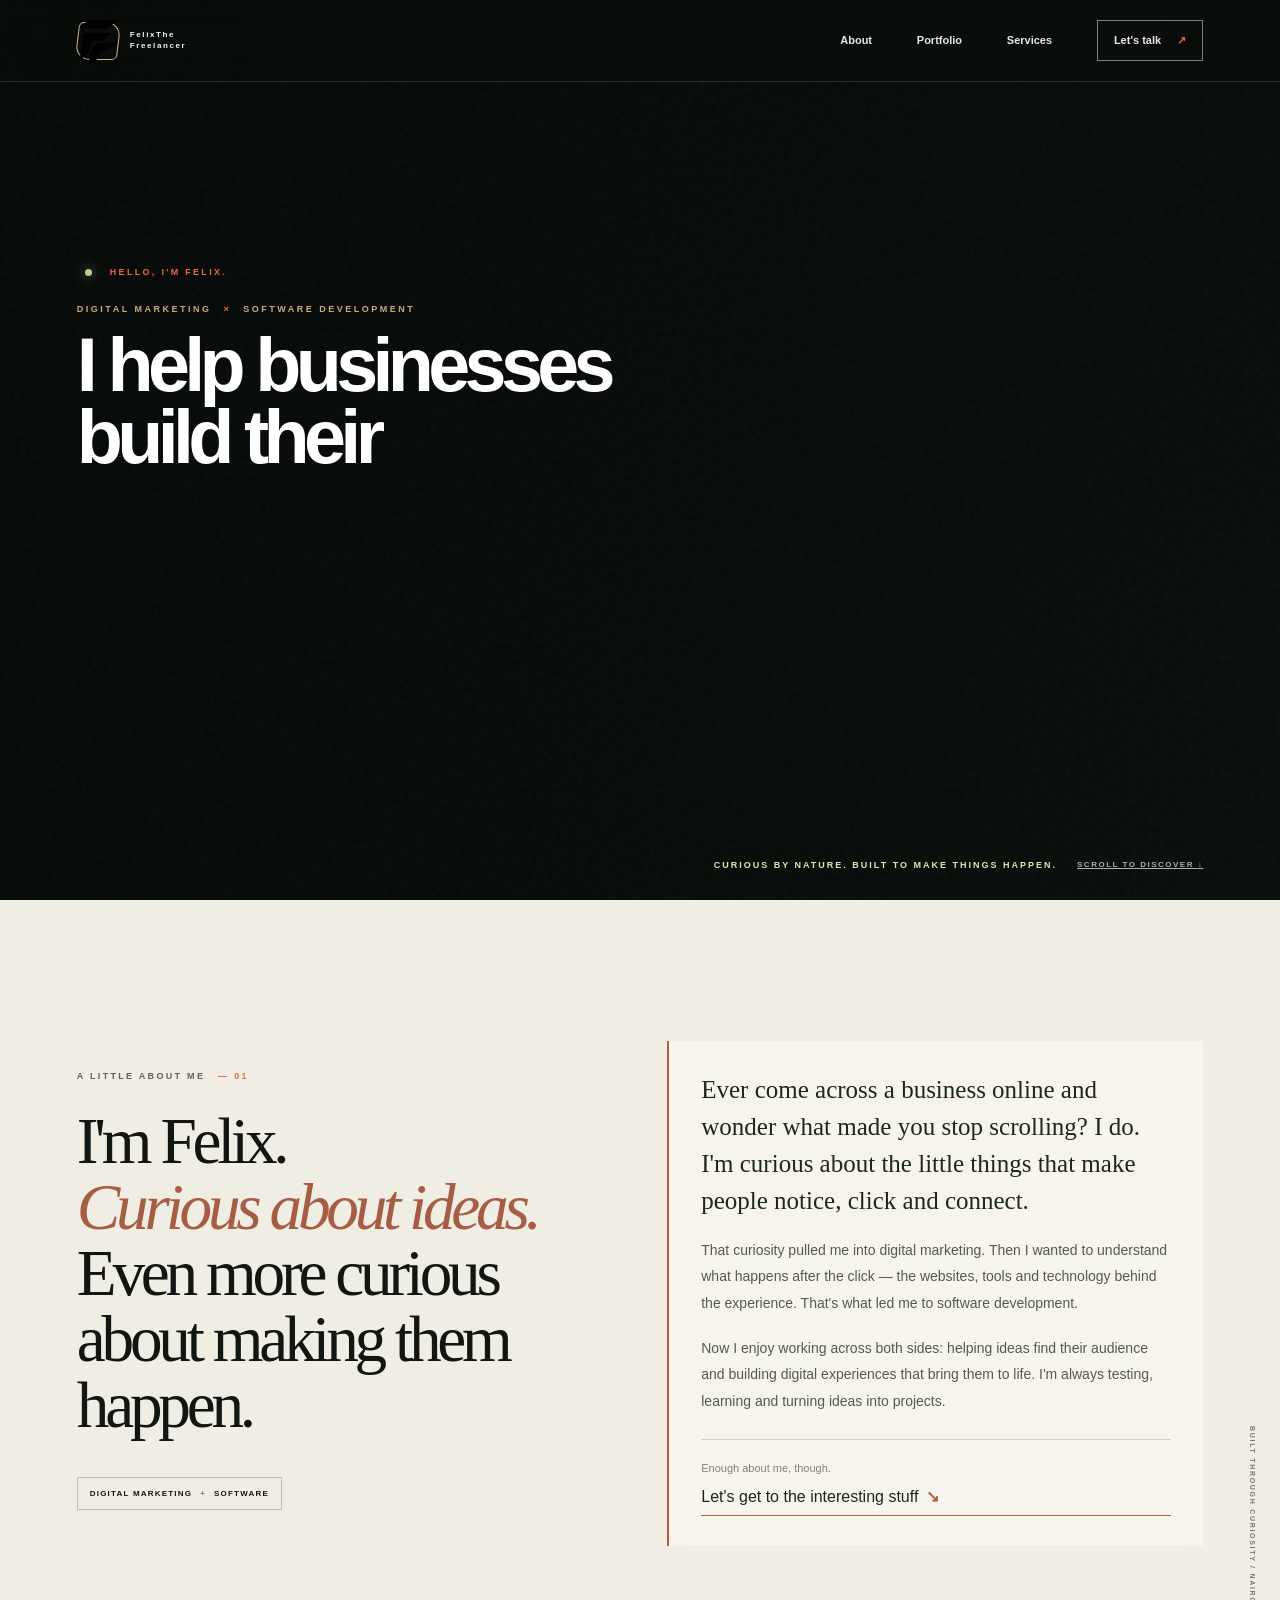
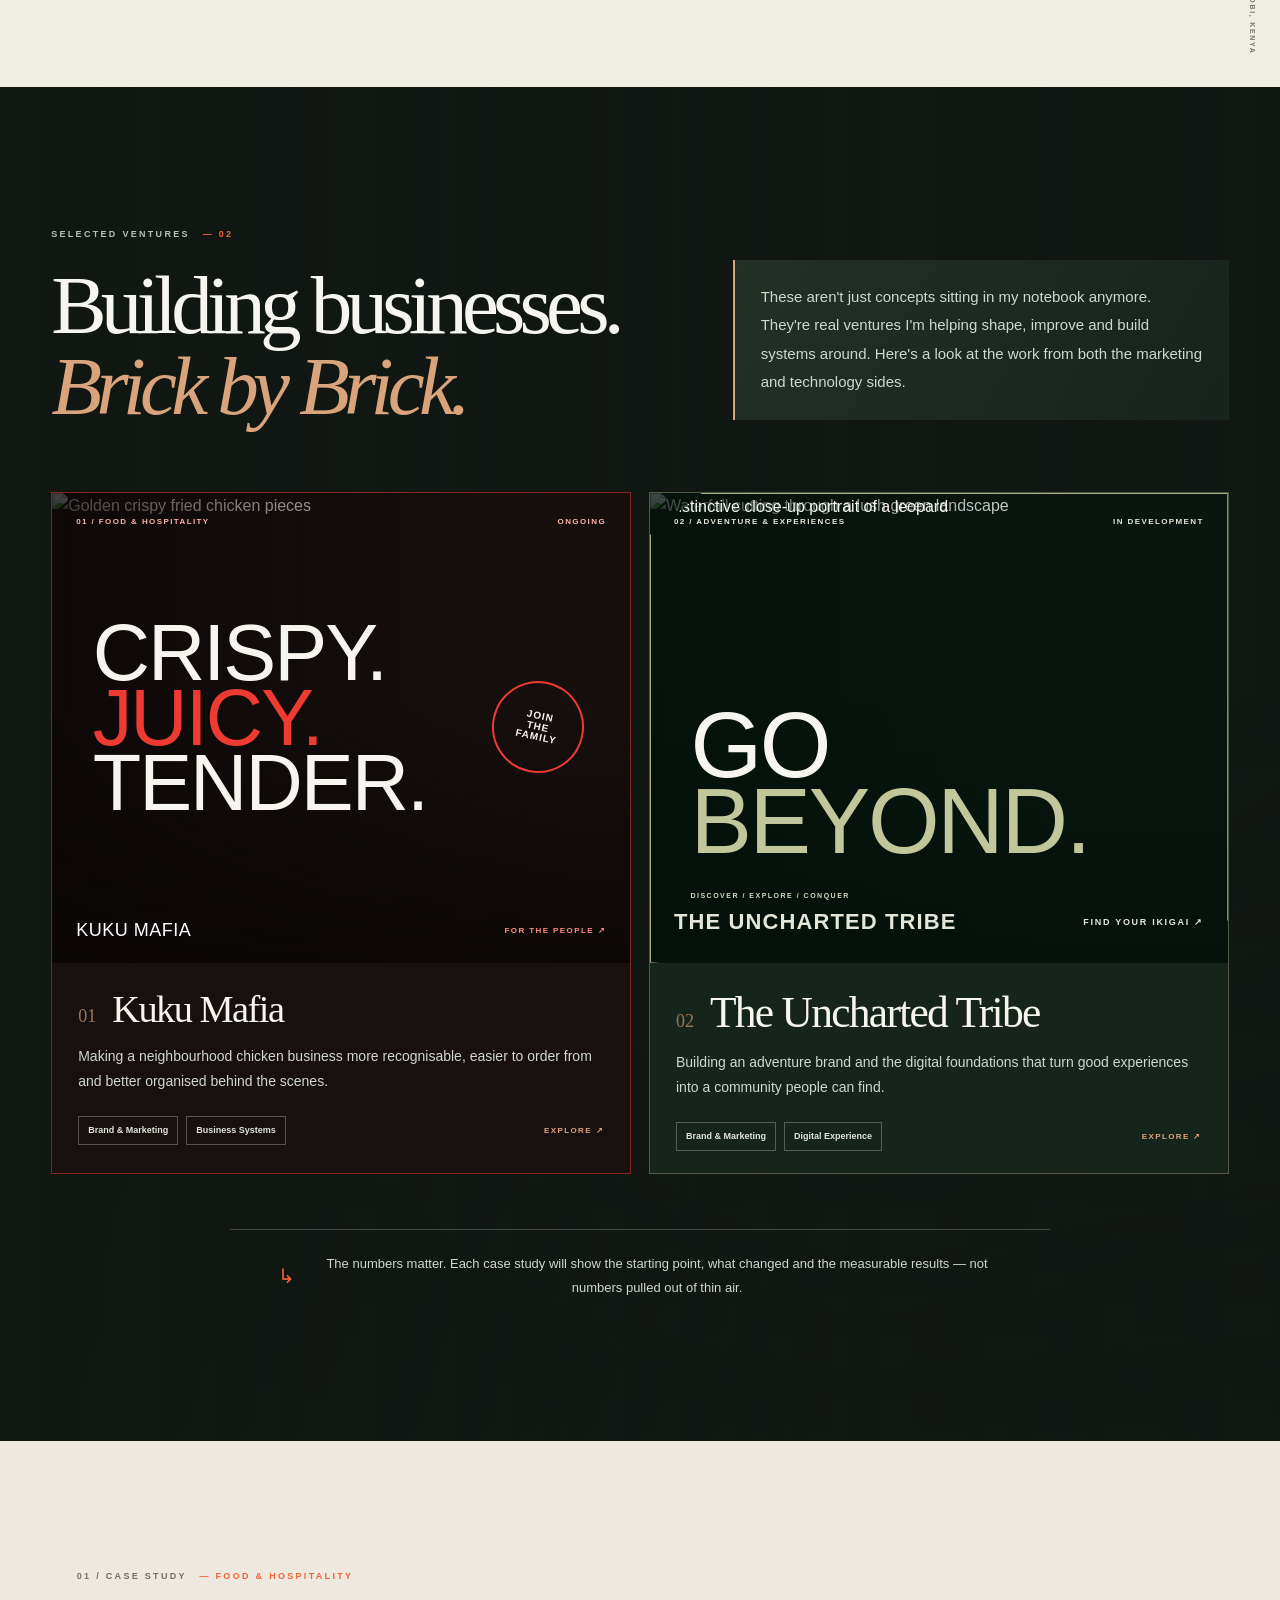
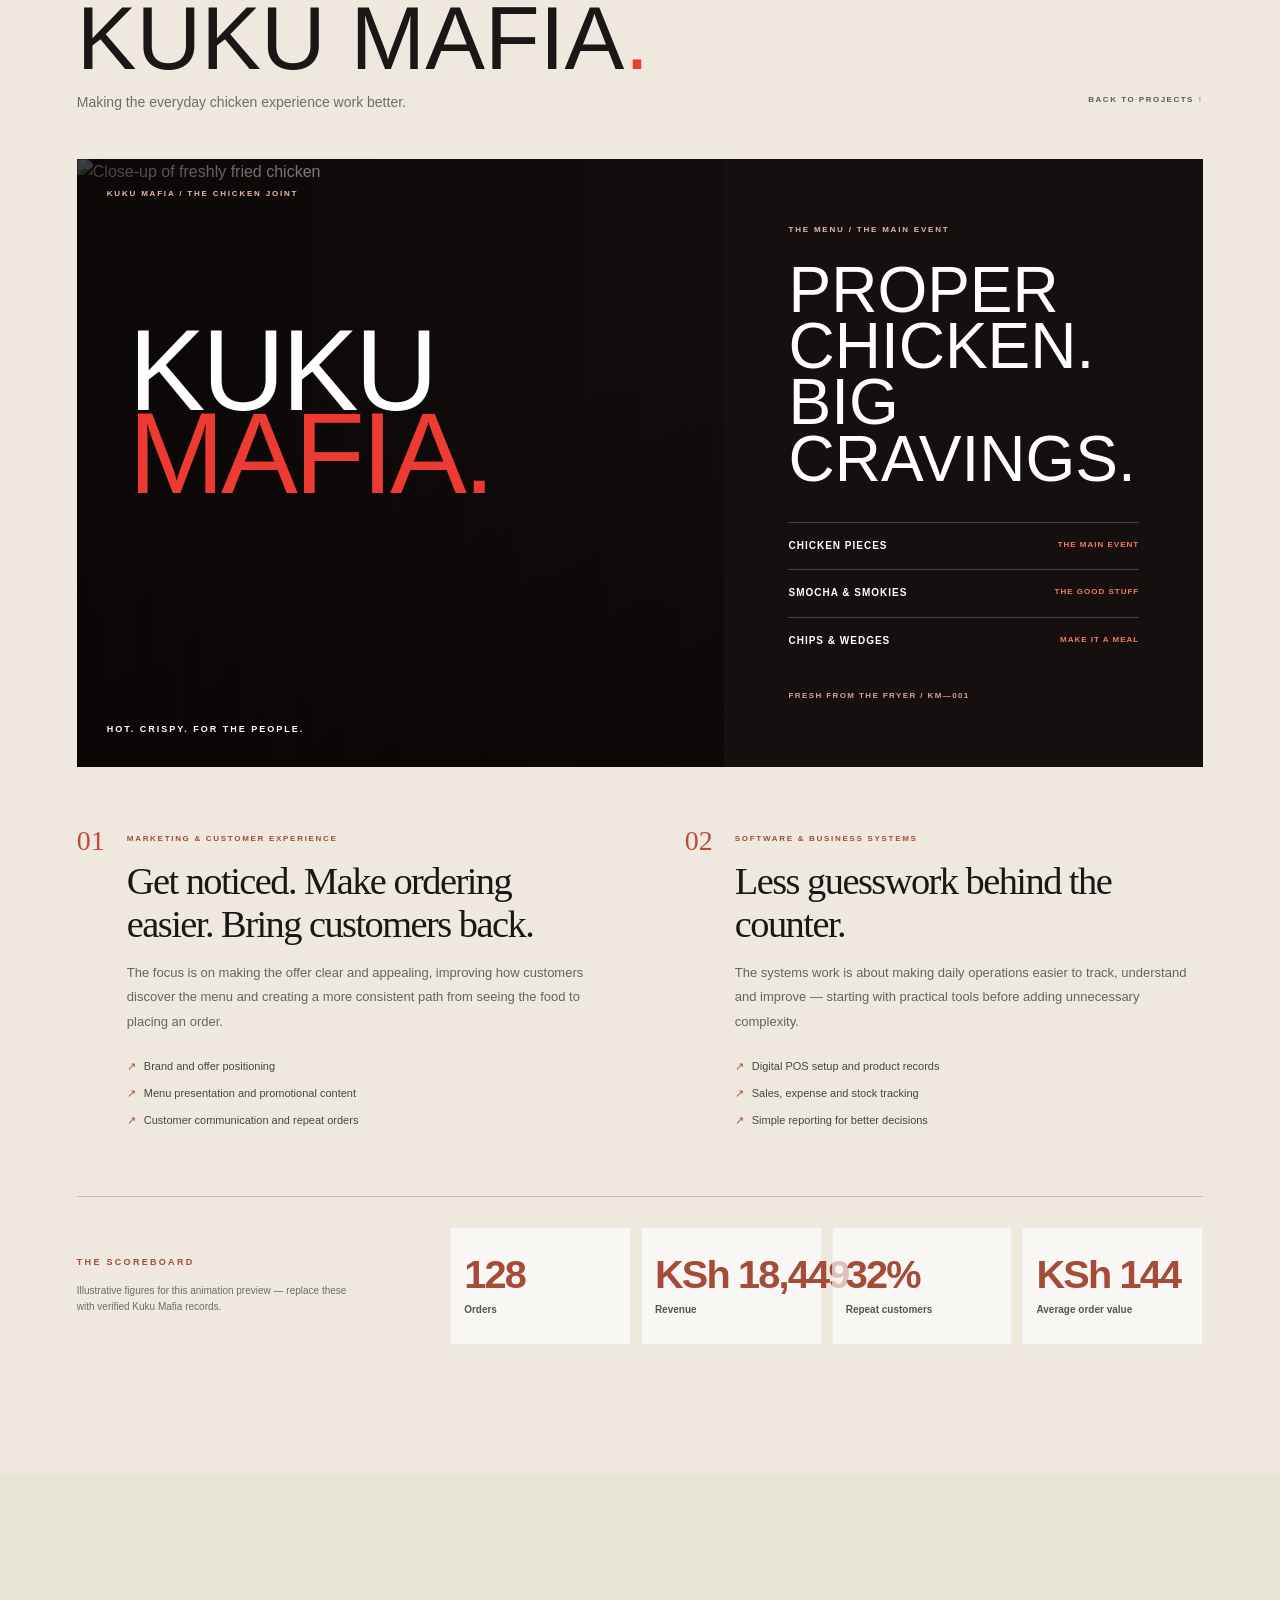
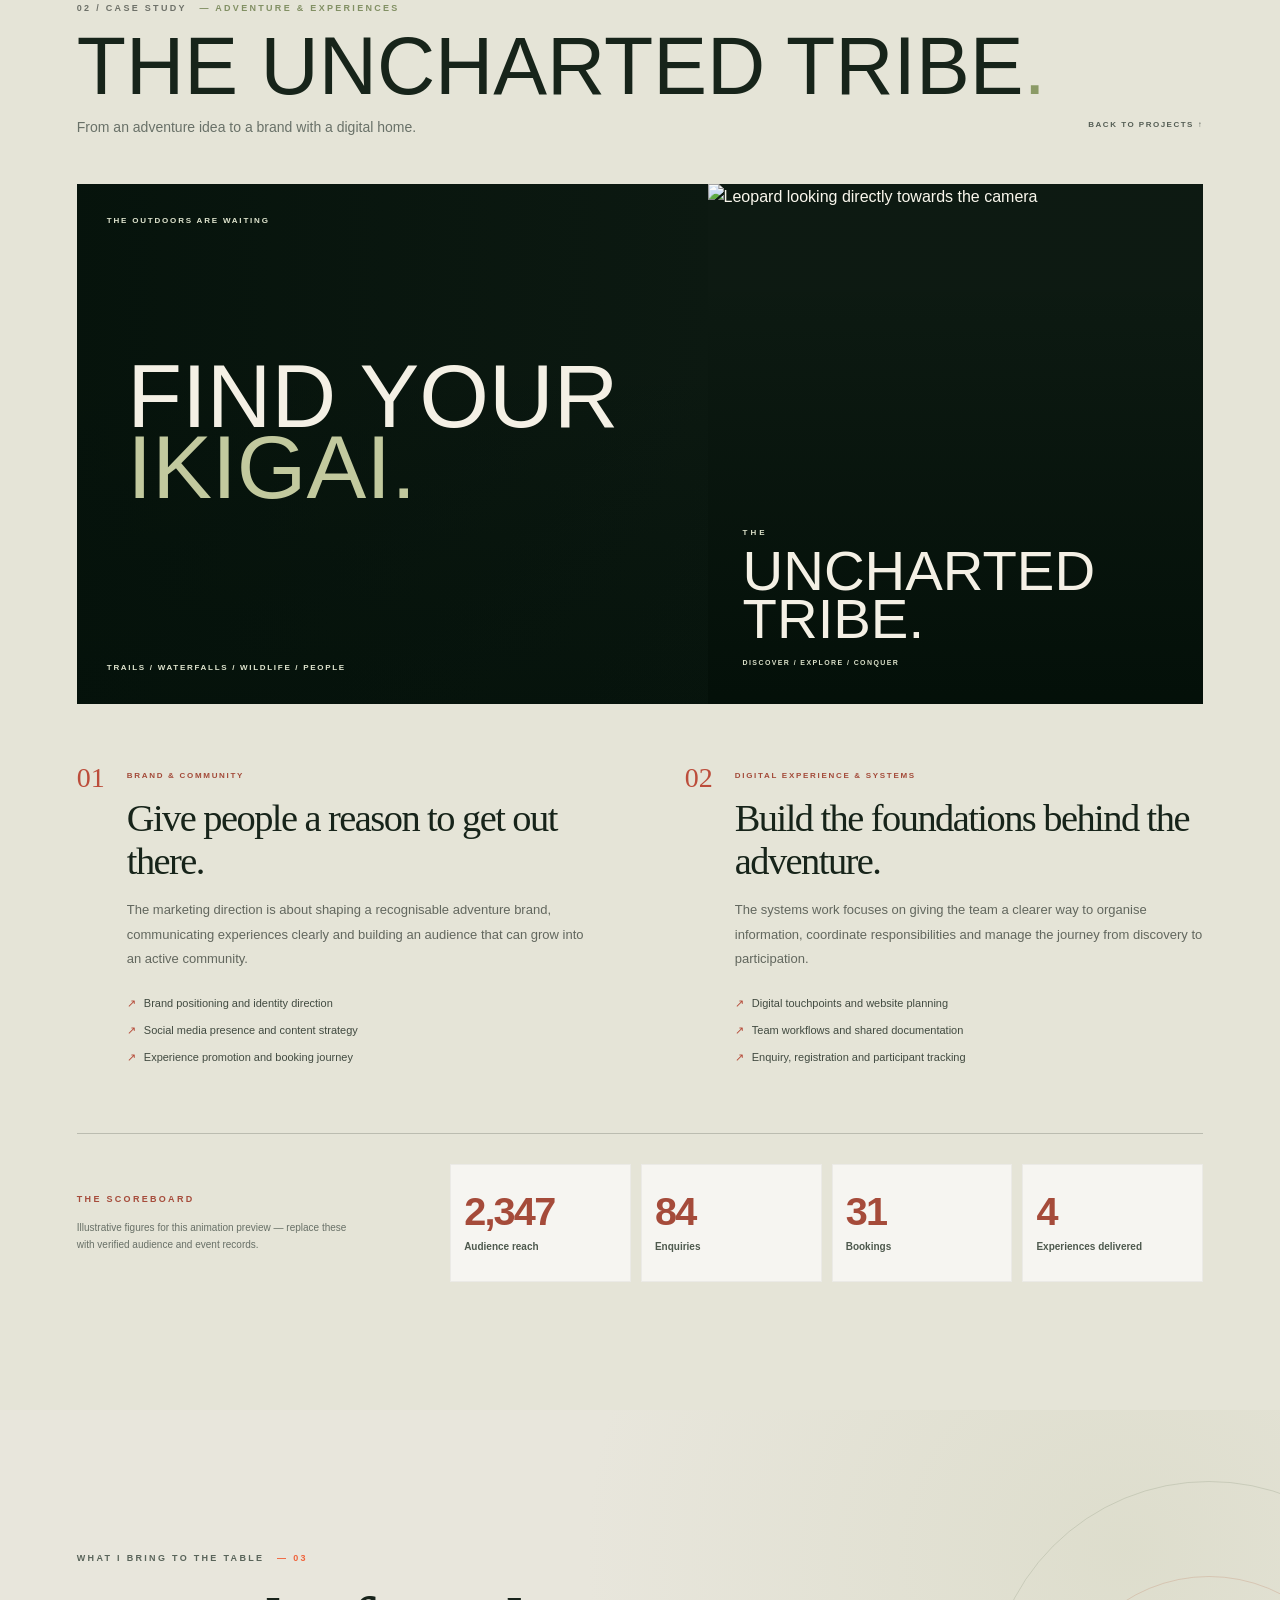
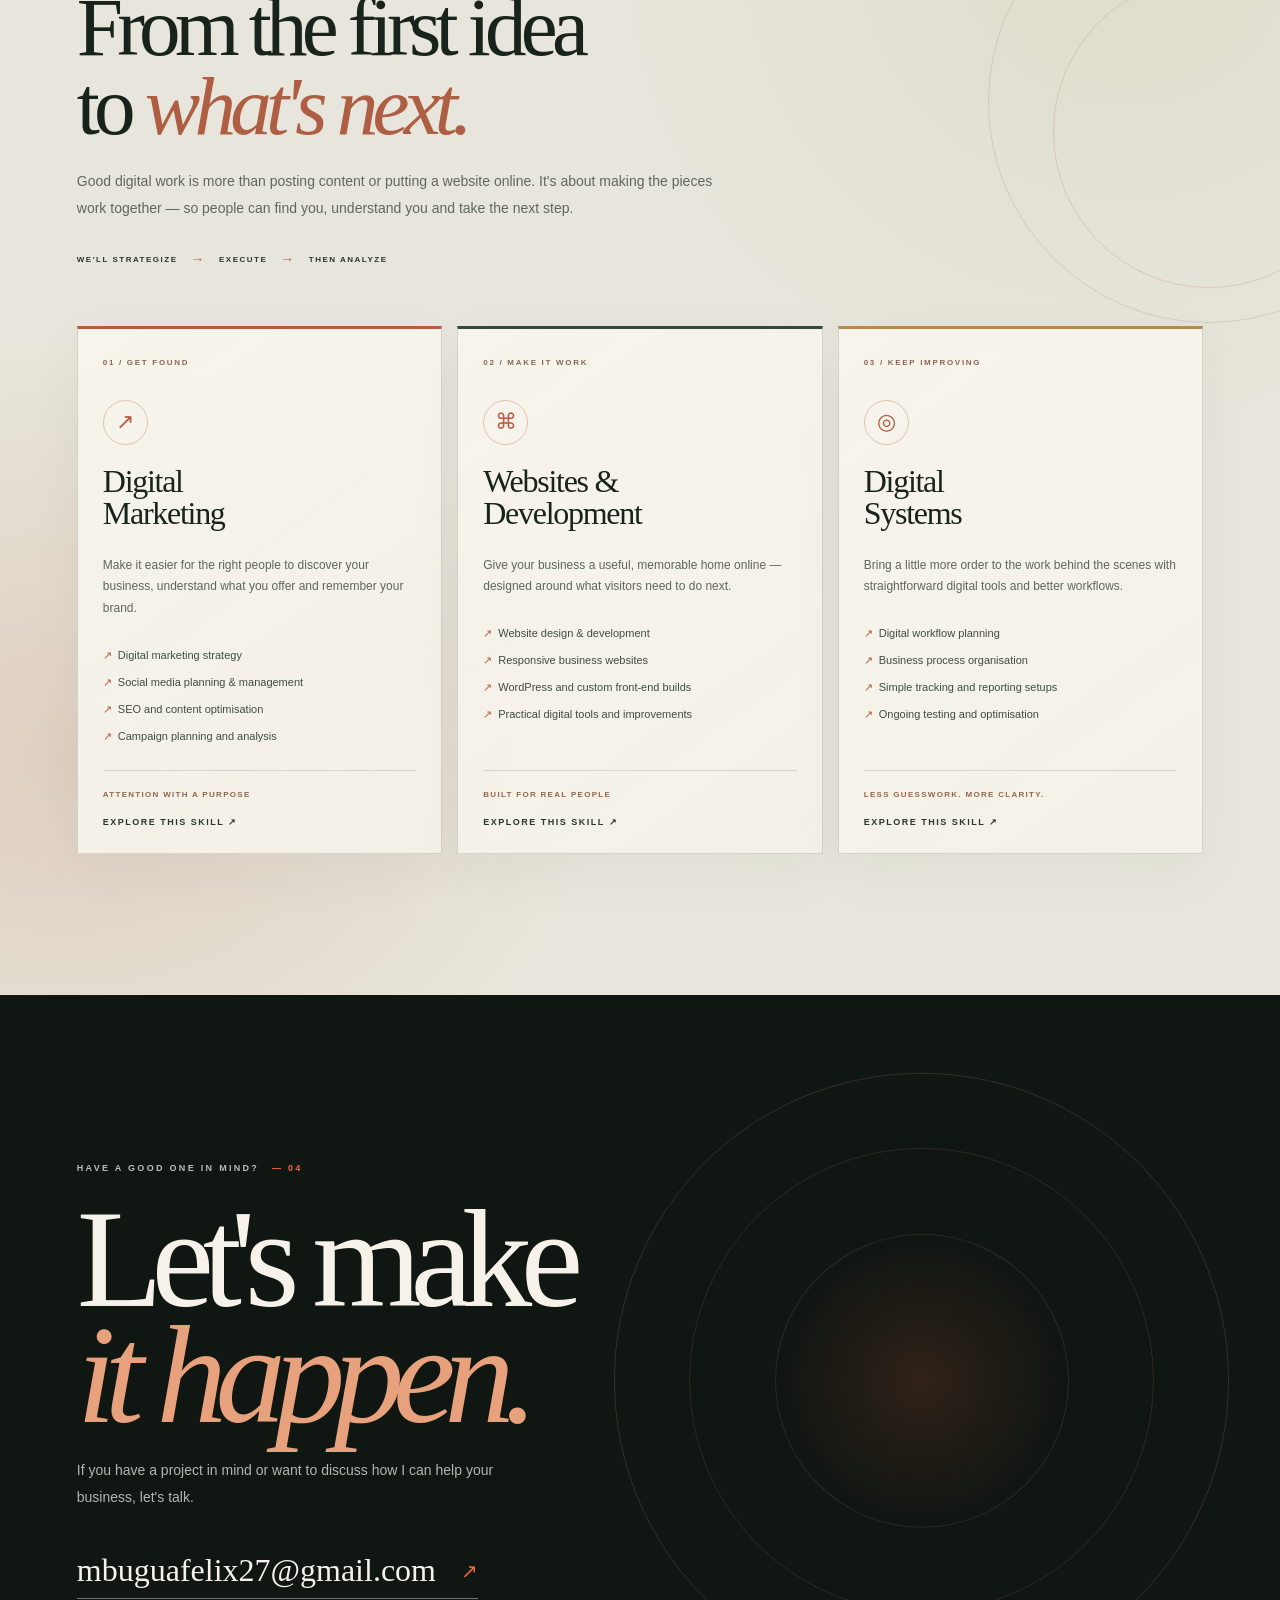
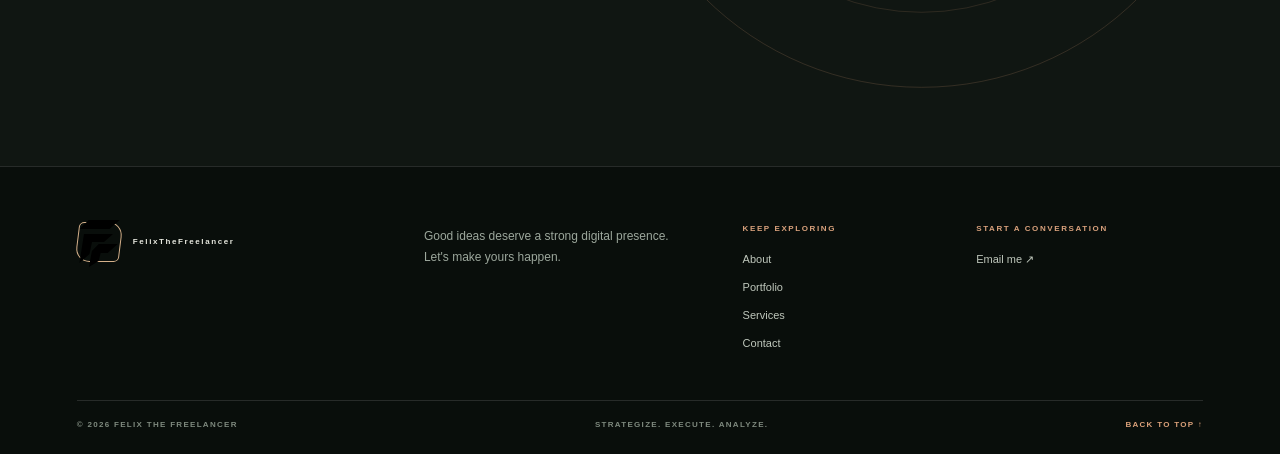
==== commit 35b632b6: "Replace portfolio logo with Digital Architect mark" ====
--- a/index.html
+++ b/index.html
@@ -17,7 +17,7 @@
   <body>
     <!-- Site header and navigation -->
     <header class="site-header">
-      <a class="brand" href="#home" aria-label="FelixTheFreelancer home"><span class="brand-mark" aria-hidden="true"><i>F</i><b>T</b></span><span class="brand-name">FELIX THE<br>FREELANCER</span></a>
+      <a class="brand" href="#home" aria-label="FelixTheFreelancer home"><span class="brand-mark" aria-hidden="true"><svg class="architect-mark" viewBox="0 0 42 50" role="img" aria-label="Geometric F symbol" xmlns="http://www.w3.org/2000/svg"><path class="mark-white" d="M8 3H39L30 12H0L8 3Z"/><path class="mark-white" d="M5 17H34L26 25H14L13 37L4 46L5 17Z"/><path class="mark-gold" d="M21 27H40L31 36H24L23 44L14 50L15 34L21 27Z"/></svg></span><span class="brand-name">Felix<span>The</span><br>Freelancer</span></a>
       <button class="menu-toggle" aria-label="Open menu" aria-expanded="false" aria-controls="primary-navigation">
         <i></i><i></i>
       </button>
@@ -55,7 +55,7 @@
           </div>
           <div class="hero-console" id="ideas-console" aria-label="A visual snapshot of marketing and development work">
             <div class="console-top">
-              <span class="console-lights"><i></i><i></i><i></i></span><span>IDEAS INTO ACTION</span><span class="console-live"><i></i> IN PROGRESS</span>
+              <span class="console-lights"><i></i><i></i><i></i></span><span>TURNING IDEAS INTO ACTION</span><span class="console-live"><i></i> IN PROGRESS</span>
             </div>
             <div class="console-code">
               <div class="console-meta">
@@ -581,7 +581,7 @@
     <footer class="site-footer">
       <div class="section-shell">
         <div class="footer-main">
-          <a class="footer-brand" href="#home"><span class="footer-brand-mark">F<span>T</span></span><b>FELIX THE FREELANCER</b></a>
+          <a class="footer-brand" href="#home"><span class="footer-brand-mark" aria-hidden="true"><svg class="architect-mark" viewBox="0 0 42 50" role="img" aria-label="Geometric F symbol" xmlns="http://www.w3.org/2000/svg"><path class="mark-white" d="M8 3H39L30 12H0L8 3Z"/><path class="mark-white" d="M5 17H34L26 25H14L13 37L4 46L5 17Z"/><path class="mark-gold" d="M21 27H40L31 36H24L23 44L14 50L15 34L21 27Z"/></svg></span><b>FelixTheFreelancer</b></a>
           <p>
             Good ideas deserve a strong digital presence.<br>Let's make yours happen.
           </p>
--- a/style.css
+++ b/style.css
@@ -1,18 +1,2490 @@
-:root{--ink:#111612;--paper:#f0ede4;--white:#f7f5ef;--muted:#a8b0a7;--orange:#f0643c;--red:#ed3b32;--serif:Georgia,"Times New Roman",serif;--sans:Arial,Helvetica,sans-serif;--page:min(1320px,88vw)}
-*{box-sizing:border-box}html{scroll-behavior:smooth;scroll-padding-top:80px}body{margin:0;background:var(--ink);color:var(--white);font:16px/1.65 var(--sans);-webkit-font-smoothing:antialiased}a{color:inherit}img,video{display:block;max-width:100%}::selection{background:var(--orange);color:white}.section-shell{width:var(--page);max-width:1320px;margin:auto}.eyebrow{margin:0;color:#b7c0b7;font-size:9px;font-weight:800;letter-spacing:2.3px;text-transform:uppercase}.eyebrow span{color:var(--orange);margin-left:8px}
-.site-header{position:absolute;z-index:30;top:0;left:0;width:100%;height:82px;padding:0 6vw;display:flex;align-items:center;justify-content:space-between;border-bottom:1px solid #ffffff29;background:#0a0e0b40;backdrop-filter:blur(12px)}.brand{display:flex;align-items:center;gap:11px;text-decoration:none}.brand-mark{position:relative;display:flex;align-items:center;justify-content:center;width:42px;height:38px;border:1px solid #d5b18b;border-radius:5px 15px 5px 15px;font:900 17px/.9 "Trebuchet MS",Arial,sans-serif;letter-spacing:-3px;transform:skew(-7deg)}.brand-mark i{font-style:normal;color:#f4f0e7}.brand-mark b{margin:7px 0 0 -1px;color:#d5b18b;font-size:13px}.footer-brand-mark{display:grid;place-items:center;width:44px;height:40px;border:1px solid #d5b18b;border-radius:5px 15px 5px 15px;font:900 19px/.9 "Trebuchet MS",Arial,sans-serif;letter-spacing:-3px;transform:skew(-7deg)}.footer-brand-mark span{margin:7px 0 0 -1px;color:#d5b18b;font-size:14px}.brand-name{font-size:8px;font-weight:900;line-height:1.35;letter-spacing:1.6px}.primary-navigation{display:flex;align-items:center;gap:clamp(24px,3.5vw,52px)}.primary-navigation a{font-size:11px;font-weight:700;text-decoration:none;color:#e8e9e2;transition:color .2s}.primary-navigation a:hover{color:var(--orange)}.primary-navigation .nav-contact{padding:10px 16px;border:1px solid #ffffff78}.nav-contact b{margin-left:13px;color:var(--orange)}.menu-toggle{display:none}
-.hero{position:relative;isolation:isolate;min-height:790px;height:min(100svh,980px);overflow:hidden;background:#0b100d}.hero-film,.hero-scrim,.hero-grain{position:absolute;inset:0;width:100%;height:100%}.hero-film{z-index:-3;object-fit:cover;object-position:center 48%;filter:brightness(.58) saturate(.72)}.hero-scrim{z-index:-2;background:linear-gradient(90deg,#050907f5 0%,#050907d6 42%,#0509075c 100%),linear-gradient(0deg,#0b100d 0%,transparent 25%,#0003 100%)}.hero-grain{z-index:-1;opacity:.12;pointer-events:none;background-image:url("data:image/svg+xml,%3Csvg viewBox='0 0 180 180' xmlns='http://www.w3.org/2000/svg'%3E%3Cfilter id='n'%3E%3CfeTurbulence type='fractalNoise' baseFrequency='.9' numOctaves='3' stitchTiles='stitch'/%3E%3C/filter%3E%3Crect width='100%25' height='100%25' filter='url(%23n)' opacity='.3'/%3E%3C/svg%3E")}.hero-inner{position:relative;z-index:1;width:var(--page);max-width:1320px;min-height:100%;margin:auto;padding:108px 0 92px;display:grid;grid-template-columns:1.06fr .94fr;align-items:center;gap:clamp(40px,7vw,105px)}.hero-copy{max-width:680px}.hero-eyebrow{display:flex;align-items:center;gap:10px;color:#e8e8df}.hero-discipline,.hero h1,.hero-description,.hero-actions{opacity:0}.hero-discipline.is-visible,.hero-actions.is-visible{animation:hero-copy-in .45s ease both}.hero h1,.hero-description{transition:opacity .25s}.hero h1.is-visible,.hero-description.is-visible{opacity:1}@keyframes hero-copy-in{from{opacity:0;transform:translateY(8px)}to{opacity:1;transform:none}}.hero h1{min-height:1.92em}.hero-description{min-height:5.55em}.status-dot,.console-live i{width:7px;height:7px;display:inline-block;border-radius:50%;background:#b3cf91;box-shadow:0 0 13px #b3cf91b3}.type-cursor{width:7px;height:14px;background:var(--orange);display:inline-block;animation:blink .8s steps(2,start) infinite}@keyframes blink{to{visibility:hidden}}.hero-discipline{margin:22px 0 12px;color:#d0a77b;font-size:9px;font-weight:800;letter-spacing:2.5px}.hero-discipline i{font-style:normal;color:var(--orange);padding:0 7px}.hero h1{max-width:760px;margin:0;color:white;font:800 clamp(50px,5.9vw,84px)/.96 "Trebuchet MS",Arial,sans-serif;letter-spacing:-.075em}.hero h1 em{color:#c5cf9c;font:italic 500 1.02em/.95 var(--serif);letter-spacing:-.065em}.hero-description{max-width:555px;margin:19px 0 0;color:#d0d4ce;font-size:15px;line-height:1.85}.hero-actions{display:flex;align-items:center;gap:28px;margin-top:25px}.button{display:inline-flex;align-items:center;gap:27px;padding:15px 20px;font:800 11px/1.2 "Trebuchet MS",Arial,sans-serif;letter-spacing:.2px;text-decoration:none;transition:transform .25s,background .25s}.button:hover{transform:translateY(-3px)}.button-accent{background:#c5cf9c;color:#142016;box-shadow:0 10px 35px #a9b77a30}.button-accent:hover{background:#e0e8bd}.button b{font-size:16px}.text-link{font:800 11px "Trebuchet MS",Arial,sans-serif;letter-spacing:.3px;text-decoration:none}.text-link b{margin-left:12px;color:#c5cf9c}
-.hero-console{width:100%;max-width:520px;justify-self:end;align-self:center;margin-top:-42px;border:1px solid #ffffff3b;background:#0e1410d1;box-shadow:0 35px 100px #0006;backdrop-filter:blur(13px);transform:perspective(1000px) rotateY(-4deg);opacity:0;visibility:hidden}.hero-console.is-visible{visibility:visible;animation:console-arrive .9s cubic-bezier(.2,.8,.2,1) both}@keyframes console-arrive{from{opacity:0;transform:perspective(1000px) translateY(34px) scale(.96) rotateY(-4deg)}to{opacity:1;transform:perspective(1000px) translateY(0) scale(1) rotateY(-4deg)}}.console-top,.console-meta,.plan-heading,.console-foot{display:flex;align-items:center;justify-content:space-between}.console-top{height:43px;padding:0 17px;border-bottom:1px solid #ffffff26;color:#b4bdb3;font-size:8px;font-weight:800;letter-spacing:1.5px}.console-lights{display:flex;gap:5px}.console-lights i{width:6px;height:6px;border-radius:50%;background:#e66d5c}.console-lights i:nth-child(2){background:#d3aa6d}.console-lights i:nth-child(3){background:#85a77e}.console-live{display:flex;align-items:center;gap:7px;color:#a7b7a4;font-size:7px}.console-live i{width:5px;height:5px}.console-code{padding:20px 22px 23px;border-bottom:1px solid #ffffff26}.console-meta,.plan-heading{color:#8e9a8e;font-size:8px;font-weight:800;letter-spacing:1.3px}.code-lines{margin-top:17px;font:clamp(10px,.95vw,13px)/2.2 Consolas,Monaco,monospace;color:#d4dbd2}.code-lines p{margin:0;white-space:nowrap}.code-lines b{margin-right:14px;color:#657467;font-weight:400}.code-lines i{color:#b3cf91;font-style:normal}.code-lines em{color:#e4b477;font-style:normal}.code-lines strong{color:#e98c72;font-weight:400}.console-plan{padding:21px 22px 18px}.plan-heading span:last-child{color:#d9a77b}.console-plan h2{margin:15px 0 14px;font:24px var(--serif);letter-spacing:-.6px}.plan-rule{height:2px;background:#ffffff20}.plan-rule span{display:block;width:54%;height:100%;background:var(--orange)}.console-plan ul{display:grid;margin:12px 0 0;padding:0;list-style:none}.console-plan li{display:grid;grid-template-columns:17px 1fr auto;align-items:center;gap:9px;padding:8px 0;border-bottom:1px solid #ffffff14;color:#d2d8d0;font-size:10px}.console-plan li>span{display:grid;place-items:center;width:14px;height:14px;border:1px solid #657365;color:#b5d2a0;font-size:9px}.console-plan li.complete>span{border-color:#88a47d;background:#88a47d;color:#101710}.console-plan li small{color:#849184;font-size:7px;letter-spacing:1px}.console-foot{padding:12px 22px;border-top:1px solid #ffffff26;color:#8d9a8d;font-size:7px;font-weight:800;letter-spacing:1.2px}.hero-foot{position:absolute;z-index:2;right:6vw;bottom:27px;left:6vw;display:flex;justify-content:flex-end;gap:20px;color:#a9b2a8;font-size:8px;font-weight:800;letter-spacing:1.5px}.hero-mantra{display:inline-block;color:#dce6b4;font-size:9px;font-weight:900;letter-spacing:2px;text-shadow:0 0 22px #c5cf9c4d}
-.about-section{position:relative;isolation:isolate;overflow:hidden;min-height:710px;padding:clamp(100px,11vw,155px) 0;background:var(--paper);color:var(--ink)}.about-image{position:absolute;z-index:-2;inset:0 0 0 43%;background:url("https://images.pexels.com/photos/6275823/pexels-photo-6275823.jpeg?auto=compress&cs=tinysrgb&w=1800") center 48%/cover;filter:saturate(.76) contrast(1.05)}.about-overlay{position:absolute;z-index:-1;inset:0;background:linear-gradient(90deg,#f0ede4 0%,#f0ede4 37%,#f0ede4ed 49%,#f0ede48c 70%,#f0ede41a 100%)}.about-layout{display:grid;grid-template-columns:.94fr 1.06fr;gap:clamp(55px,9vw,135px);align-items:center}.dark-eyebrow{color:#59645a}.about-heading h2{max-width:600px;margin:26px 0 30px;font:500 clamp(43px,5.1vw,72px)/1.01 var(--serif);letter-spacing:-.065em}.about-heading h2 em{color:#a75d43;font-weight:500}.about-stamp{display:inline-flex;gap:8px;padding:9px 12px;border:1px solid #11161238;font-size:8px;font-weight:900;letter-spacing:1.2px}.about-stamp b{color:#b85b3d}.about-copy{max-width:650px;padding:30px 32px;background:rgba(248,246,239,.84);border-left:2px solid #b85b3d;backdrop-filter:blur(7px)}.about-copy p{margin:0 0 18px;color:#515b51;font-size:14px;line-height:1.9}.about-copy .about-lead{color:#1c281e;font:clamp(19px,2vw,25px)/1.48 var(--serif)}.about-signoff{display:flex;flex-direction:column;gap:3px;margin-top:25px;padding-top:19px;border-top:1px solid #1116122e}.about-signoff span{color:#7b8378;font-size:11px}.about-signoff strong{font:500 20px var(--serif)}.about-project-link{display:inline-flex;align-items:center;gap:8px;color:#1c281e;text-decoration:none;border-bottom:1px solid #b85b3d;padding:3px 0 5px;transition:gap .25s,color .25s}.about-project-link:hover{gap:15px;color:#a34f38}.about-project-link b{color:#b85b3d}.about-signoff b{color:#b85b3d}.about-vertical{position:absolute;right:22px;bottom:32px;color:#1116128c;font-size:7px;font-weight:900;letter-spacing:1.7px;writing-mode:vertical-rl}
-.projects-section{position:relative;isolation:isolate;overflow:hidden;padding:clamp(100px,11vw,155px) 0;background:#111713;color:var(--white)}.projects-section:before{content:"";position:absolute;z-index:-1;inset:0;background:linear-gradient(90deg,#111713 0%,#111713d9 32%,#11171380 67%,#111713a8 100%),linear-gradient(0deg,#111713 0%,transparent 55%),url("https://images.pexels.com/photos/4399358/pexels-photo-4399358.jpeg?auto=compress&cs=tinysrgb&w=2200") center 45%/cover;opacity:.32}.projects-section:after{content:none}.projects-heading{display:grid;grid-template-columns:1.1fr .9fr;align-items:end;gap:75px;margin-bottom:65px}.projects-section .section-shell{width:min(1440px,92vw);max-width:1440px}.projects-intro-copy{position:relative;isolation:isolate;padding:23px 26px;background:linear-gradient(120deg,#26352bdb,#18251fd9);border-left:2px solid #d9a47b;box-shadow:0 18px 48px #0003;backdrop-filter:blur(8px);animation:project-copy-arrive .85s .35s both}@keyframes project-copy-arrive{from{opacity:0;transform:translateY(18px);clip-path:inset(0 0 100% 0)}to{opacity:1;transform:none;clip-path:inset(0 0 0 0)}}.projects-intro-copy span{display:block}.projects-heading h2{margin:23px 0 0;font:500 clamp(50px,6.5vw,88px)/.97 var(--serif);letter-spacing:-.07em}.projects-heading h2 em{color:#d9a47b;font-weight:500}.projects-intro-copy{max-width:500px;margin:0 0 7px;color:#d0d7cf;font-size:15px;line-height:1.9}.project-feature-grid{display:grid;grid-template-columns:repeat(2,minmax(0,1fr));gap:18px}.venture-card{display:block;min-width:0;overflow:hidden;text-decoration:none;transition:transform .35s}.venture-card:hover{transform:translateY(-7px)}.venture-art{position:relative;isolation:isolate;min-height:470px;overflow:hidden}.venture-art>img{position:absolute;z-index:-2;inset:0;width:100%;height:100%;object-fit:cover;transition:transform .8s}.venture-card:hover .venture-art>img{transform:scale(1.045)}.venture-shade{position:absolute;z-index:-1;inset:0}.venture-top,.venture-bottom{position:absolute;right:24px;left:24px;display:flex;justify-content:space-between;gap:15px;font-size:8px;font-weight:900;letter-spacing:1.4px}.venture-top{top:22px}.venture-bottom{bottom:22px;align-items:center}.kuku-card{background:#17100f;border:1px solid #ed3b3280}.kuku-art>img{object-position:center 52%;filter:contrast(1.1) saturate(1.15)}.kuku-card .venture-shade{background:linear-gradient(90deg,#0c0707c7,#0c070714 90%),linear-gradient(0deg,#0c0707e0,transparent 55%)}.kuku-card .venture-top{color:#ffb4a9}.kuku-card .venture-bottom{color:white}.kuku-art-title{position:absolute;left:7%;top:27%;font:clamp(53px,6.2vw,86px)/.82 Impact,"Arial Narrow",sans-serif;letter-spacing:-.025em}.kuku-art-title em{color:var(--red);font-style:normal}.kuku-art-stamp{position:absolute;right:8%;top:40%;display:grid;place-items:center;width:92px;height:92px;border:2px solid var(--red);border-radius:50%;font-size:10px;font-weight:900;line-height:1.05;letter-spacing:1px;text-align:center;transform:rotate(12deg)}.kuku-card .venture-bottom strong{font:18px Impact,"Arial Narrow",sans-serif;letter-spacing:.5px}.kuku-card .venture-bottom span{color:#ff8c7f}.tribe-card{background:#15251c;border:1px solid #b5be9459}.tribe-art{background:#0a160f}.tribe-waterfall{object-position:center 48%;filter:saturate(.75) contrast(1.15)}.tribe-card .venture-info h3{font-size:clamp(31px,3.4vw,45px)}.tribe-card .tribe-art-title{font-size:clamp(64px,7.2vw,102px)}.tribe-card .venture-bottom strong{font-size:clamp(15px,1.8vw,22px);letter-spacing:1.1px}.tribe-card .venture-bottom span{font-size:9px;letter-spacing:1.7px}.tribe-card .venture-shade{background:linear-gradient(90deg,#03110ac7,#03110a1a 75%),linear-gradient(0deg,#03110acc,transparent 60%)}.tribe-leopard{position:absolute!important;z-index:0!important;top:13%;right:5%;width:40%;height:70%;object-fit:cover;object-position:center 28%;border:1px solid #eedeb8b8;box-shadow:0 22px 55px #0009;clip-path:polygon(9% 0,100% 0,100% 91%,0 100%,0 9%)}.tribe-art-title{position:absolute;z-index:1;left:7%;bottom:22%;font:clamp(53px,6.3vw,88px)/.82 Impact,"Arial Narrow",sans-serif;letter-spacing:-.025em}.tribe-art-title em{color:#c2c69b;font-style:normal}.tribe-art-caption{position:absolute;left:7%;bottom:13%;color:#d3d8c4;font-size:7px;font-weight:900;letter-spacing:1.5px}.tribe-card .venture-top,.tribe-card .venture-bottom{z-index:2;color:#e4e6d9}.venture-info{padding:24px 26px 22px}.venture-info>div:first-child{display:flex;align-items:baseline;gap:16px}.venture-number{color:#9d7555;font:18px var(--serif)}.venture-info h3{margin:0;font:500 clamp(27px,3vw,39px) var(--serif);letter-spacing:-.04em}.venture-info p{max-width:560px;margin:13px 0 22px;color:#d0d7cf;font-size:14px;line-height:1.8}.venture-tags{display:flex;align-items:center;flex-wrap:wrap;gap:8px}.venture-tags span{padding:6px 9px;border:1px solid #ffffff45;color:#e0e5dc;font-size:9px;font-weight:700}.venture-tags b{margin-left:auto;color:#e2a27d;font-size:8px;letter-spacing:1.4px}.proof-note{display:flex;align-items:center;justify-content:center;gap:17px;max-width:820px;margin:55px auto 0;padding:22px 30px 0;border-top:1px solid #ffffff35;text-align:center}.proof-note>span{flex:0 0 auto;color:var(--orange);font-size:20px}.proof-note p{max-width:690px;margin:0;color:#d0d7cf;font-size:13px;line-height:1.85}
-.case-section{padding:clamp(90px,10vw,140px) 0}.kuku-case{background:#eee8df;color:#1b1716}.tribe-case{background:#e5e4d7;color:#17241a}.case-heading{display:flex;justify-content:space-between;align-items:flex-end;gap:25px;margin-bottom:45px}.case-heading .eyebrow{color:#6e7169}.case-heading h2{margin:14px 0 3px;font:500 clamp(58px,7vw,94px)/.9 Impact,"Arial Narrow",sans-serif;text-transform:uppercase}.case-heading h2 span{color:var(--red)}.case-heading>div>p:last-child{margin:13px 0 0;color:#697168;font-size:14px}.case-back{padding-bottom:8px;color:#555e55;font-size:8px;font-weight:900;letter-spacing:1.5px;text-decoration:none}.kuku-board{display:grid;grid-template-columns:1.15fr .85fr;min-height:510px;background:#120e0d;color:white}.kuku-board-photo{position:relative;isolation:isolate;min-height:510px;overflow:hidden}.kuku-board-photo>img{position:absolute;z-index:-2;inset:0;width:100%;height:100%;object-fit:cover;filter:contrast(1.08) saturate(1.12)}.kuku-board-shade{position:absolute;z-index:-1;inset:0;background:linear-gradient(90deg,#0b0606c7,#0b06061a),linear-gradient(0deg,#0b0606bf,transparent 65%)}.board-label{display:block;color:#e5b8ad;font-size:8px;font-weight:900;letter-spacing:1.8px}.kuku-board-photo>.board-label{position:absolute;top:28px;left:30px}.kuku-board-wordmark{position:absolute;left:8%;top:28%;font:clamp(75px,9vw,130px)/.72 Impact,"Arial Narrow",sans-serif;letter-spacing:-.03em}.kuku-board-wordmark em{color:var(--red);font-style:normal}.kuku-board-slogan{position:absolute;bottom:30px;left:30px;font-size:9px;font-weight:900;letter-spacing:2px}.kuku-menu-board{display:flex;flex-direction:column;justify-content:center;padding:clamp(30px,5vw,68px);background:#15100f}.kuku-menu-board h3{margin:25px 0 35px;font:500 clamp(42px,5vw,68px)/.88 Impact,"Arial Narrow",sans-serif}.menu-lines{display:grid}.menu-lines>div{display:flex;justify-content:space-between;gap:15px;padding:15px 0;border-top:1px solid #ffffff33}.menu-lines span{font-size:10px;font-weight:900;letter-spacing:1px}.menu-lines b{color:#f17b6d;font-size:8px;letter-spacing:1px;text-align:right}.menu-board-foot{margin-top:auto;padding-top:25px;color:#d4a29a;font-size:8px;font-weight:900;letter-spacing:1.4px}
-.case-columns{display:grid;grid-template-columns:1fr 1fr;gap:clamp(35px,7vw,100px);padding:65px 0 55px}.case-track{position:relative;padding-left:50px}.track-index{position:absolute;left:0;top:-7px;color:#bc4d3b;font:28px var(--serif)}.track-label{margin:0 0 15px;color:#a34a39;font-size:8px;font-weight:900;letter-spacing:1.7px}.case-track h3{max-width:480px;margin:0 0 15px;font:500 clamp(27px,3vw,40px)/1.12 var(--serif);letter-spacing:-.04em}.case-track>p:not(.track-label){max-width:520px;color:#62675e;font-size:13px;line-height:1.9}.case-track ul{display:grid;gap:9px;margin:22px 0 0;padding:0;list-style:none}.case-track li{position:relative;padding-left:17px;color:#414a40;font-size:11px}.case-track li:before{content:"↗";position:absolute;left:0;color:#b64b39}.scoreboard{display:grid;grid-template-columns:.62fr 1.38fr;gap:35px;align-items:center;padding:30px 0 0;margin-top:12px;border-top:1px solid #161b1633}.score-intro .eyebrow{color:#a64c3b}.score-intro p{max-width:280px;color:#687067;font-size:10px;line-height:1.65}.score-grid{display:grid;grid-template-columns:repeat(4,minmax(0,1fr));gap:10px}.score-grid>div{display:flex;flex-direction:column;justify-content:center;gap:9px;min-height:118px;padding:17px 13px;background:#ffffffa6;border:1px solid #161b160d}.score-grid strong{color:#a54b3a;font:700 clamp(25px,3.1vw,42px)/1 "Trebuchet MS",Arial,sans-serif;letter-spacing:-1.8px;font-variant-numeric:tabular-nums;white-space:nowrap}.score-grid span{color:#4e594e;font-size:10px;line-height:1.45;font-weight:700}
-.tribe-case .case-heading h2{font-size:clamp(49px,6.3vw,84px)}.tribe-case .case-heading h2 span{color:#8b9a66}.tribe-case .case-heading .eyebrow span{color:#829064}.tribe-board{display:grid;grid-template-columns:1.12fr .88fr;min-height:520px;background:#0d1a12;color:#f4f0e5}.tribe-board-landscape,.tribe-board-leopard{position:relative;isolation:isolate;min-height:520px;overflow:hidden}.tribe-board-film,.tribe-board-leopard>img{position:absolute;z-index:-2;inset:0;width:100%;height:100%;object-fit:cover}.tribe-board-film{object-position:center 45%;filter:saturate(.78) contrast(1.1)}.tribe-landscape-shade,.tribe-leopard-shade{position:absolute;z-index:-1;inset:0;background:linear-gradient(90deg,#04110ac0,#04110a1f),linear-gradient(0deg,#04110aa6,transparent 65%)}.tribe-board-landscape>.board-label{position:absolute;top:30px;left:30px;color:#e0e5cf}.tribe-board-landscape h3{position:absolute;left:8%;top:34%;margin:0;font:500 clamp(62px,7vw,100px)/.8 Impact,"Arial Narrow",sans-serif}.tribe-board-landscape h3 em{color:#c2c99e;font-style:normal}.tribe-landscape-foot{position:absolute;bottom:30px;left:30px;color:#e0e5cf;font-size:8px;font-weight:900;letter-spacing:1.7px}.tribe-board-leopard{display:flex;flex-direction:column;justify-content:flex-end;padding:35px}.tribe-board-leopard>img{object-position:center 27%;filter:contrast(1.1) saturate(.82)}.tribe-leopard-shade{background:linear-gradient(0deg,#030f08eb,#030f0805 80%)}.tribe-wordmark-small{color:#d9dfc7;font-size:8px;font-weight:900;letter-spacing:3px}.tribe-board-leopard strong{margin:8px 0 14px;font:clamp(36px,4.4vw,62px)/.85 Impact,"Arial Narrow",sans-serif}.tribe-leopard-foot{color:#d7ddc6;font-size:7px;font-weight:900;letter-spacing:1.4px}
-.services-section{position:relative;isolation:isolate;overflow:hidden;padding:clamp(100px,11vw,155px) 0;background:radial-gradient(ellipse at 88% 12%,#c5c9a94d,transparent 34%),radial-gradient(ellipse at 5% 80%,#b66b4930,transparent 32%),#e8e6dc;color:#18231b}.services-section:before,.services-section:after{content:"";position:absolute;z-index:-1;pointer-events:none;border:1px solid #75836b38;border-radius:50%;width:440px;height:440px;right:-150px;top:6%;animation:service-drift 18s ease-in-out infinite alternate}.services-section:after{width:310px;height:310px;right:-85px;top:14%;border-color:#b56b4938;animation-duration:13s;animation-direction:alternate-reverse}@keyframes service-drift{from{transform:translate3d(0,-12px,0) rotate(-10deg)}to{transform:translate3d(-35px,28px,0) rotate(22deg)}}.services-intro{max-width:850px;margin-bottom:55px}.services-intro h2{margin:22px 0;font:500 clamp(52px,6.5vw,88px)/.95 var(--serif);letter-spacing:-.07em}.services-intro h2 em{color:#ae5e43;font-weight:500}.services-intro>p:not(.eyebrow){max-width:650px;color:#5e685e;font-size:14px;line-height:1.9}.process-line{display:flex;align-items:center;gap:13px;margin-top:27px;color:#28392c;font-size:8px;font-weight:900;letter-spacing:1.5px}.process-line b{color:#bd6042;font-size:14px}.service-grid{display:grid;grid-template-columns:repeat(3,1fr);gap:15px}.service-card{position:relative;display:flex;flex-direction:column;min-height:450px;padding:27px 25px 23px;background:linear-gradient(145deg,#f8f5eced,#f4f1e8f5);border:1px solid #18231b26;border-top:3px solid #b55d43;box-shadow:0 18px 55px #1b291c0b;transition:transform .35s,box-shadow .35s,border-color .35s;text-decoration:none;color:inherit}.service-card:nth-child(2){border-top-color:#314d3a}.service-card:nth-child(3){border-top-color:#b38b52}.service-card:hover{transform:translateY(-9px);box-shadow:0 28px 60px #19251c25;border-color:#b55d4380}.service-link:focus-visible{outline:3px solid #a75d43;outline-offset:4px}.service-count{color:#8b6654;font-size:8px;font-weight:900;letter-spacing:1.7px}.service-symbol{display:grid;place-items:center;width:45px;height:45px;margin:30px 0 20px;border:1px solid #b05b4052;border-radius:50%;color:#b65e43;font-size:22px}.service-card h3{margin:0 0 13px;font:500 clamp(25px,2.5vw,34px)/1.02 var(--serif);letter-spacing:-.04em}.service-card>p{color:#5d675d;font-size:12px;line-height:1.8}.service-card ul{display:grid;gap:9px;margin:14px 0 25px;padding:0;list-style:none}.service-card li{position:relative;padding-left:15px;color:#3f4d41;font-size:11px}.service-card li:before{content:"↗";position:absolute;left:0;color:#b75d42}.service-foot{margin-top:auto;padding-top:17px;border-top:1px solid #18231b21;color:#94664e;font-size:8px;font-weight:900;letter-spacing:1.3px}.service-explore{display:block;margin-top:14px;color:#263b2b;font-size:9px;font-weight:900;letter-spacing:1.5px;transition:letter-spacing .25s,color .25s}.service-link:hover .service-explore{letter-spacing:2.4px;color:#a45138}
-.contact-section{position:relative;isolation:isolate;overflow:hidden;padding:clamp(110px,13vw,180px) 0;background:#101612;color:#f6f2e9}.contact-orbit{position:absolute;z-index:-1;top:50%;right:4%;width:min(48vw,650px);aspect-ratio:1;border:1px solid #d397702f;border-radius:50%;transform:translateY(-50%)}.contact-orbit:before,.contact-orbit:after{content:"";position:absolute;border:1px solid #d3977026;border-radius:50%;inset:12%}.contact-orbit:after{inset:26%;background:radial-gradient(circle,#e6674126,transparent 70%)}.contact-inner{position:relative}.contact-inner h2{margin:25px 0;font:500 clamp(72px,11vw,150px)/.82 var(--serif);letter-spacing:-.08em}.contact-inner h2 em{color:#e7a17c;font-weight:500}.contact-inner>p:not(.eyebrow){max-width:420px;color:#aeb8ad;font-size:14px;line-height:1.9}.contact-email{display:inline-flex;align-items:center;gap:25px;margin-top:28px;padding-bottom:9px;border-bottom:1px solid #ffffff66;font:clamp(20px,3vw,32px) var(--serif);text-decoration:none}.contact-email b{color:var(--orange);font:20px var(--sans)}
-.site-footer{padding:55px 0 22px;background:#090e0b;color:#e8e9e0;border-top:1px solid #ffffff1f}.footer-main{display:grid;grid-template-columns:1.1fr 1fr .7fr .8fr;gap:35px;align-items:start;padding-bottom:48px}.footer-brand{display:flex;align-items:center;gap:12px;text-decoration:none}.footer-brand>span{font:43px/1 var(--serif)}.footer-brand b{font-size:8px;letter-spacing:1.6px}.footer-main>p{margin:4px 0;color:#9ca79c;font-size:12px;line-height:1.8}.footer-links,.footer-social{display:flex;flex-direction:column;align-items:flex-start;gap:10px}.footer-links>span,.footer-social>span{margin-bottom:5px;color:#d9a17c;font-size:8px;font-weight:900;letter-spacing:1.6px}.footer-links a,.footer-social a{color:#bfc7bc;font-size:11px;text-decoration:none}.footer-links a:hover,.footer-social a:hover{color:white}.footer-bottom{display:flex;justify-content:space-between;gap:15px;padding-top:17px;border-top:1px solid #ffffff1f;color:#7e897e;font-size:8px;font-weight:800;letter-spacing:1.3px}.footer-bottom a{color:#dba17a;text-decoration:none}
-.reveal{opacity:0;transform:translateY(22px);transition:opacity .7s,transform .7s}.reveal.visible{opacity:1;transform:none}.demo-progress{max-width:560px;margin:-27px 0 38px auto;padding:17px 20px 18px;background:#1b241d;border:1px solid #ffffff26;box-shadow:0 18px 45px #0002}.demo-progress-copy{display:flex;align-items:center;justify-content:space-between;gap:20px}.demo-progress-copy>span{color:#c0cabe;font-size:8px;font-weight:900;letter-spacing:1.5px}.demo-progress-copy strong{color:#d3dfa7;font:500 32px/.9 var(--serif);font-variant-numeric:tabular-nums}.demo-progress-copy small{font:700 15px var(--sans)}.demo-progress-track{height:4px;margin-top:13px;background:#ffffff20;overflow:hidden}.demo-progress-track span{display:block;width:0;height:100%;background:linear-gradient(90deg,#d0a77b,#c5cf9c);transition:width 1.8s cubic-bezier(.18,.75,.25,1)}.demo-progress.is-visible .demo-progress-track span{width:40%}
-@media(max-width:1050px){:root{--page:min(90vw,900px)}.hero{min-height:780px;height:auto}.hero-inner{grid-template-columns:1fr 1fr;gap:35px;padding-top:112px;padding-bottom:100px}.hero h1{font-size:clamp(48px,6vw,70px)}.hero-console{transform:none;margin-top:-32px}.projects-heading{gap:35px}.venture-art{min-height:410px}.footer-main{grid-template-columns:1fr 1fr}}
-@media(max-width:760px){:root{--page:88vw}.site-header{height:72px;padding:0 6vw}.menu-toggle{display:flex;flex-direction:column;justify-content:center;gap:6px;width:42px;height:42px;padding:10px;border:1px solid #ffffff4d;background:#0a0e0b66;cursor:pointer}.menu-toggle i{display:block;width:100%;height:1px;background:white;transition:transform .25s}.menu-toggle[aria-expanded=true] i:first-child{transform:translateY(3.5px) rotate(45deg)}.menu-toggle[aria-expanded=true] i:last-child{transform:translateY(-3.5px) rotate(-45deg)}.primary-navigation{position:fixed;inset:72px 0 auto;display:flex;flex-direction:column;align-items:stretch;gap:0;padding:12px 6vw 25px;background:#0c120e;border-bottom:1px solid #ffffff2e;opacity:0;visibility:hidden;transform:translateY(-10px);transition:opacity .25s,transform .25s,visibility .25s}.primary-navigation.is-open{opacity:1;visibility:visible;transform:none}.primary-navigation a{padding:15px 0;border-bottom:1px solid #ffffff1a;font-size:13px}.primary-navigation .nav-contact{margin-top:12px;padding:13px 15px;border:1px solid #ffffff59}.hero{min-height:0;height:auto;padding-bottom:76px}.hero-inner{grid-template-columns:1fr;gap:35px;padding-top:105px;padding-bottom:25px}.hero h1{font-size:clamp(48px,11vw,76px)}.hero-description{font-size:14px}.hero-console{justify-self:stretch;max-width:560px;margin-top:-22px}.hero-foot{right:6vw;left:6vw;bottom:23px;font-size:7px;letter-spacing:1px}.about-section{min-height:0;padding:85px 0}.about-image{inset:0;background-position:center;background-size:cover;opacity:.2}.about-overlay{background:linear-gradient(180deg,#f0ede4d1,#f0ede4f0 42%,#f0ede4f7)}.about-layout{grid-template-columns:1fr;gap:30px}.about-heading h2{font-size:clamp(45px,10vw,67px)}.about-copy{padding:24px 22px}.about-vertical{display:none}.projects-section .section-shell{width:88vw}.projects-heading{grid-template-columns:1fr;gap:23px;margin-bottom:40px}.projects-intro-copy{padding:18px 19px;font-size:13px}.projects-heading h2{font-size:clamp(50px,10vw,75px)}.project-feature-grid{grid-template-columns:1fr;gap:25px}.venture-art{min-height:430px}.case-heading{align-items:flex-start}.kuku-board,.tribe-board{grid-template-columns:1fr}.kuku-board-photo{min-height:420px}.kuku-menu-board{min-height:380px}.tribe-board-landscape,.tribe-board-leopard{min-height:430px}.case-columns{gap:38px;padding:48px 0}.scoreboard{grid-template-columns:1fr;gap:15px}.score-grid{grid-template-columns:repeat(2,1fr)}.service-grid{grid-template-columns:1fr 1fr}.service-card{min-height:420px}.contact-orbit{right:-20%;width:75vw}}
-@media(max-width:760px){.score-grid strong{font-size:clamp(21px,5.8vw,31px);letter-spacing:-1px}.score-grid>div{min-height:104px;padding:14px 11px}.score-intro p{max-width:100%}}@media(max-width:520px){.hero-inner{padding-top:115px;gap:35px}.hero-discipline{margin-top:18px;font-size:8px;letter-spacing:1.5px}.hero h1{font-size:clamp(43px,11.5vw,60px)}.hero-actions{gap:17px;flex-wrap:wrap;margin-top:22px}.button{padding:13px 14px;gap:16px;font-size:10px}.text-link{font-size:10px}.console-top{padding:0 12px;font-size:7px}.console-code,.console-plan{padding-right:14px;padding-left:14px}.code-lines{font-size:9px}.console-plan h2{font-size:21px}.console-plan li{font-size:9px}.console-foot{padding-right:14px;padding-left:14px}.hero-foot{font-size:6px;letter-spacing:.6px}.hero-mantra{max-width:100%;font-size:7px;letter-spacing:1.1px;text-align:right;line-height:1.5}.about-section{padding:72px 0}.about-heading h2{font-size:clamp(42px,11vw,57px)}.about-copy{padding:21px 17px}.about-copy p{font-size:13px}.projects-section{padding:78px 0}.projects-heading h2{font-size:49px}.projects-intro-copy{font-size:13px}.venture-art{min-height:330px}.venture-top,.venture-bottom{right:14px;left:14px;font-size:6px;letter-spacing:.8px}.kuku-art-title{font-size:clamp(52px,14vw,70px);left:6%;top:30%}.kuku-art-stamp{right:6%;top:42%;width:70px;height:70px;font-size:8px}.tribe-leopard{right:5%;top:13%;width:40%;height:70%}.tribe-card .venture-bottom{gap:8px}.tribe-art-title{font-size:clamp(61px,15vw,78px);bottom:21%}.tribe-card .venture-bottom strong{font-size:13px}.tribe-card .venture-bottom span{font-size:6px;letter-spacing:.7px}.venture-info{padding:21px 19px}.venture-info h3{font-size:27px}.venture-tags b{width:100%;margin:8px 0 0}.proof-note{margin-top:35px;padding-right:8px;padding-left:8px}.case-section{padding:75px 0}.case-heading{flex-direction:column;gap:18px;margin-bottom:30px}.case-heading h2{font-size:58px}.case-heading>div>p:last-child{font-size:12px}.kuku-board-photo{min-height:330px}.kuku-board-wordmark{font-size:78px}.kuku-menu-board{min-height:330px;padding:28px}.tribe-board-landscape,.tribe-board-leopard{min-height:350px}.tribe-board-landscape h3{font-size:68px}.tribe-board-leopard{padding:25px}.tribe-board-leopard strong{font-size:43px}.case-columns{grid-template-columns:1fr;gap:35px;padding:42px 0}.case-track{padding-left:39px}.case-track h3{font-size:28px}.score-grid{gap:7px}.score-grid>div{padding:12px 10px}.services-section{padding:78px 0}.services-intro h2{font-size:52px}.services-intro>p:not(.eyebrow){font-size:13px}.process-line{gap:7px;font-size:6px;letter-spacing:.8px}.service-grid{grid-template-columns:1fr;gap:12px}.service-card{min-height:0;padding:24px 21px}.service-symbol{margin:22px 0 17px}.contact-section{padding:95px 0}.contact-inner h2{font-size:76px}.contact-email{font-size:19px;gap:12px}.footer-main{grid-template-columns:1fr;gap:26px;padding-bottom:35px}.footer-bottom{flex-wrap:wrap;font-size:7px;letter-spacing:.8px}.footer-bottom span:nth-child(2){display:none}}
-@media(prefers-reduced-motion:reduce){*,*::before,*::after{scroll-behavior:auto!important;animation-duration:.01ms!important;animation-iteration-count:1!important;transition-duration:.01ms!important}.reveal{opacity:1;transform:none}.hero-discipline,.hero h1,.hero-description,.hero-actions,.hero-console{opacity:1!important;visibility:visible!important}}
+:root {
+  --ink:#111612;
+  --paper:#f0ede4;
+  --white:#f7f5ef;
+  --muted:#a8b0a7;
+  --orange:#f0643c;
+  --red:#ed3b32;
+  --serif:Georgia,"Times New Roman",serif;
+  --sans:Arial,Helvetica,sans-serif;
+  --page:min(1320px,88vw)
+}
+
+* {
+  box-sizing:border-box
+}
+
+html {
+  scroll-behavior:smooth;
+  scroll-padding-top:80px
+}
+
+body {
+  margin:0;
+  background:var(--ink);
+  color:var(--white);
+  font:16px/1.65 var(--sans);
+  -webkit-font-smoothing:antialiased
+}
+
+a {
+  color:inherit
+}
+
+img,video {
+  display:block;
+  max-width:100%
+}
+
+::selection {
+  background:var(--orange);
+  color:white
+}
+
+.section-shell {
+  width:var(--page);
+  max-width:1320px;
+  margin:auto
+}
+
+.eyebrow {
+  margin:0;
+  color:#b7c0b7;
+  font-size:9px;
+  font-weight:800;
+  letter-spacing:2.3px;
+  text-transform:uppercase
+}
+
+.eyebrow span {
+  color:var(--orange);
+  margin-left:8px
+}
+
+/* 01. Global header and navigation */
+.site-header {
+  position:absolute;
+  z-index:30;
+  top:0;
+  left:0;
+  width:100%;
+  height:82px;
+  padding:0 6vw;
+  display:flex;
+  align-items:center;
+  justify-content:space-between;
+  border-bottom:1px solid #ffffff29;
+  background:#0a0e0b40;
+  backdrop-filter:blur(12px)
+}
+
+.brand {
+  display:flex;
+  align-items:center;
+  gap:11px;
+  text-decoration:none
+}
+
+.brand-mark {
+  position:relative;
+  display:flex;
+  align-items:center;
+  justify-content:center;
+  width:42px;
+  height:38px;
+  border:1px solid #d5b18b;
+  border-radius:5px 15px 5px 15px;
+  font:900 17px/.9 "Trebuchet MS",Arial,sans-serif;
+  letter-spacing:-3px;
+  transform:skew(-7deg)
+}
+
+.brand-mark i {
+  font-style:normal;
+  color:#f4f0e7
+}
+
+.brand-mark b {
+  margin:7px 0 0 -1px;
+  color:#d5b18b;
+  font-size:13px
+}
+
+.footer-brand-mark {
+  display:grid;
+  place-items:center;
+  width:44px;
+  height:40px;
+  border:1px solid #d5b18b;
+  border-radius:5px 15px 5px 15px;
+  font:900 19px/.9 "Trebuchet MS",Arial,sans-serif;
+  letter-spacing:-3px;
+  transform:skew(-7deg)
+}
+
+.footer-brand-mark span {
+  margin:7px 0 0 -1px;
+  color:#d5b18b;
+  font-size:14px
+}
+
+.brand-name {
+  font-size:8px;
+  font-weight:900;
+  line-height:1.35;
+  letter-spacing:1.6px
+}
+
+.primary-navigation {
+  display:flex;
+  align-items:center;
+  gap:clamp(24px,3.5vw,52px)
+}
+
+.primary-navigation a {
+  font-size:11px;
+  font-weight:700;
+  text-decoration:none;
+  color:#e8e9e2;
+  transition:color .2s
+}
+
+.primary-navigation a:hover {
+  color:var(--orange)
+}
+
+.primary-navigation .nav-contact {
+  padding:10px 16px;
+  border:1px solid #ffffff78
+}
+
+.nav-contact b {
+  margin-left:13px;
+  color:var(--orange)
+}
+
+.menu-toggle {
+  display:none
+}
+
+/* 02. Hero section and cinematic introduction */
+.hero {
+  position:relative;
+  isolation:isolate;
+  min-height:790px;
+  height:min(100svh,980px);
+  overflow:hidden;
+  background:#0b100d
+}
+
+.hero-film,.hero-scrim,.hero-grain {
+  position:absolute;
+  inset:0;
+  width:100%;
+  height:100%
+}
+
+.hero-film {
+  z-index:-3;
+  object-fit:cover;
+  object-position:center 48%;
+  filter:brightness(.58) saturate(.72)
+}
+
+.hero-scrim {
+  z-index:-2;
+  background:linear-gradient(90deg,#050907f5 0%,#050907d6 42%,#0509075c 100%),linear-gradient(0deg,#0b100d 0%,transparent 25%,#0003 100%)
+}
+
+.hero-grain {
+  z-index:-1;
+  opacity:.12;
+  pointer-events:none;
+  background-image:url("data:image/svg+xml,%3Csvg viewBox='0 0 180 180' xmlns='http://www.w3.org/2000/svg'%3E%3Cfilter id='n'%3E%3CfeTurbulence type='fractalNoise' baseFrequency='.9' numOctaves='3' stitchTiles='stitch'/%3E%3C/filter%3E%3Crect width='100%25' height='100%25' filter='url(%23n)' opacity='.3'/%3E%3C/svg%3E")
+}
+
+.hero-inner {
+  position:relative;
+  z-index:1;
+  width:var(--page);
+  max-width:1320px;
+  min-height:100%;
+  margin:auto;
+  padding:108px 0 92px;
+  display:grid;
+  grid-template-columns:1.06fr .94fr;
+  align-items:center;
+  gap:clamp(40px,7vw,105px)
+}
+
+.hero-copy {
+  max-width:680px
+}
+
+.hero-eyebrow {
+  display:flex;
+  align-items:center;
+  gap:10px;
+  color:#e8e8df
+}
+
+.hero-discipline,.hero-description,.hero-actions {
+  opacity:0
+}
+
+.hero-discipline.is-visible,.hero-actions.is-visible {
+  animation:hero-copy-in .45s ease both
+}
+
+.hero h1,.hero-description {
+  transition:opacity .25s
+}
+
+.hero h1.is-visible,.hero-description.is-visible {
+  opacity:1
+}
+
+@keyframes hero-copy-in {
+  from {
+    opacity:0;
+    transform:translateY(8px)
+  }
+
+  to {
+    opacity:1;
+    transform:none
+  }
+}
+
+.hero h1 {
+  min-height:1.92em;
+  opacity:1
+}
+
+.hero-description {
+  min-height:5.55em
+}
+
+.status-dot,.console-live i {
+  width:7px;
+  height:7px;
+  display:inline-block;
+  border-radius:50%;
+  background:#b3cf91;
+  box-shadow:0 0 13px #b3cf91b3
+}
+
+.type-cursor {
+  width:7px;
+  height:14px;
+  background:var(--orange);
+  display:inline-block;
+  animation:blink .8s steps(2,start) infinite
+}
+
+@keyframes blink {
+  to {
+    visibility:hidden
+  }
+}
+
+.hero-discipline {
+  margin:22px 0 12px;
+  color:#d0a77b;
+  font-size:9px;
+  font-weight:800;
+  letter-spacing:2.5px
+}
+
+.hero-discipline i {
+  font-style:normal;
+  color:var(--orange);
+  padding:0 7px
+}
+
+.hero h1 {
+  max-width:760px;
+  margin:0;
+  color:white;
+  font:800 clamp(50px,5.9vw,84px)/.96 "Trebuchet MS",Arial,sans-serif;
+  letter-spacing:-.075em
+}
+
+.hero h1 em {
+  color:#c5cf9c;
+  font:italic 500 1.02em/.95 var(--serif);
+  letter-spacing:-.065em
+}
+
+.hero-description {
+  max-width:555px;
+  margin:19px 0 0;
+  color:#d0d4ce;
+  font-size:15px;
+  line-height:1.85
+}
+
+.hero-actions {
+  display:flex;
+  align-items:center;
+  gap:28px;
+  margin-top:25px
+}
+
+.button {
+  display:inline-flex;
+  align-items:center;
+  gap:27px;
+  padding:15px 20px;
+  font:800 11px/1.2 "Trebuchet MS",Arial,sans-serif;
+  letter-spacing:.2px;
+  text-decoration:none;
+  transition:transform .25s,background .25s
+}
+
+.button:hover {
+  transform:translateY(-3px)
+}
+
+.button-accent {
+  background:#c5cf9c;
+  color:#142016;
+  box-shadow:0 10px 35px #a9b77a30
+}
+
+.button-accent:hover {
+  background:#e0e8bd
+}
+
+.button b {
+  font-size:16px
+}
+
+.text-link {
+  font:800 11px "Trebuchet MS",Arial,sans-serif;
+  letter-spacing:.3px;
+  text-decoration:none
+}
+
+.text-link b {
+  margin-left:12px;
+  color:#c5cf9c
+}
+
+.hero-console {
+  width:100%;
+  max-width:520px;
+  justify-self:end;
+  align-self:center;
+  margin-top:-42px;
+  border:1px solid #ffffff3b;
+  background:#0e1410d1;
+  box-shadow:0 35px 100px #0006;
+  backdrop-filter:blur(13px);
+  transform:perspective(1000px) rotateY(-4deg);
+  opacity:0;
+  visibility:hidden
+}
+
+.hero-console.is-visible {
+  visibility:visible;
+  animation:console-arrive .9s cubic-bezier(.2,.8,.2,1) both
+}
+
+@keyframes console-arrive {
+  from {
+    opacity:0;
+    transform:perspective(1000px) translateY(34px) scale(.96) rotateY(-4deg)
+  }
+
+  to {
+    opacity:1;
+    transform:perspective(1000px) translateY(0) scale(1) rotateY(-4deg)
+  }
+}
+
+.console-top,.console-meta,.plan-heading,.console-foot {
+  display:flex;
+  align-items:center;
+  justify-content:space-between
+}
+
+.console-top {
+  height:43px;
+  padding:0 17px;
+  border-bottom:1px solid #ffffff26;
+  color:#b4bdb3;
+  font-size:8px;
+  font-weight:800;
+  letter-spacing:1.5px
+}
+
+.console-lights {
+  display:flex;
+  gap:5px
+}
+
+.console-lights i {
+  width:6px;
+  height:6px;
+  border-radius:50%;
+  background:#e66d5c
+}
+
+.console-lights i:nth-child(2) {
+  background:#d3aa6d
+}
+
+.console-lights i:nth-child(3) {
+  background:#85a77e
+}
+
+.console-live {
+  display:flex;
+  align-items:center;
+  gap:7px;
+  color:#a7b7a4;
+  font-size:7px
+}
+
+.console-live i {
+  width:5px;
+  height:5px
+}
+
+.console-code {
+  padding:20px 22px 23px;
+  border-bottom:1px solid #ffffff26
+}
+
+.console-meta,.plan-heading {
+  color:#8e9a8e;
+  font-size:8px;
+  font-weight:800;
+  letter-spacing:1.3px
+}
+
+.code-lines {
+  margin-top:17px;
+  font:clamp(10px,.95vw,13px)/2.2 Consolas,Monaco,monospace;
+  color:#d4dbd2
+}
+
+.code-lines p {
+  margin:0;
+  white-space:nowrap
+}
+
+.code-lines b {
+  margin-right:14px;
+  color:#657467;
+  font-weight:400
+}
+
+.code-lines i {
+  color:#b3cf91;
+  font-style:normal
+}
+
+.code-lines em {
+  color:#e4b477;
+  font-style:normal
+}
+
+.code-lines strong {
+  color:#e98c72;
+  font-weight:400
+}
+
+.console-plan {
+  padding:21px 22px 18px
+}
+
+.plan-heading span:last-child {
+  color:#d9a77b
+}
+
+.console-plan h2 {
+  margin:15px 0 14px;
+  font:24px var(--serif);
+  letter-spacing:-.6px
+}
+
+.plan-rule {
+  height:2px;
+  background:#ffffff20
+}
+
+.plan-rule span {
+  display:block;
+  width:54%;
+  height:100%;
+  background:var(--orange)
+}
+
+.console-plan ul {
+  display:grid;
+  margin:12px 0 0;
+  padding:0;
+  list-style:none
+}
+
+.console-plan li {
+  display:grid;
+  grid-template-columns:17px 1fr auto;
+  align-items:center;
+  gap:9px;
+  padding:8px 0;
+  border-bottom:1px solid #ffffff14;
+  color:#d2d8d0;
+  font-size:10px
+}
+
+.console-plan li>span {
+  display:grid;
+  place-items:center;
+  width:14px;
+  height:14px;
+  border:1px solid #657365;
+  color:#b5d2a0;
+  font-size:9px
+}
+
+.console-plan li.complete>span {
+  border-color:#88a47d;
+  background:#88a47d;
+  color:#101710
+}
+
+.console-plan li small {
+  color:#849184;
+  font-size:7px;
+  letter-spacing:1px
+}
+
+.console-foot {
+  padding:12px 22px;
+  border-top:1px solid #ffffff26;
+  color:#8d9a8d;
+  font-size:7px;
+  font-weight:800;
+  letter-spacing:1.2px
+}
+
+.hero-foot {
+  position:absolute;
+  z-index:2;
+  right:6vw;
+  bottom:27px;
+  left:6vw;
+  display:flex;
+  justify-content:flex-end;
+  gap:20px;
+  color:#a9b2a8;
+  font-size:8px;
+  font-weight:800;
+  letter-spacing:1.5px
+}
+
+.hero-mantra {
+  display:inline-block;
+  color:#dce6b4;
+  font-size:9px;
+  font-weight:900;
+  letter-spacing:2px;
+  text-shadow:0 0 22px #c5cf9c4d
+}
+
+/* 03. About section */
+.about-section {
+  position:relative;
+  isolation:isolate;
+  overflow:hidden;
+  min-height:710px;
+  padding:clamp(100px,11vw,155px) 0;
+  background:var(--paper);
+  color:var(--ink)
+}
+
+.about-image {
+  position:absolute;
+  z-index:-2;
+  inset:0 0 0 43%;
+  background:url("https://images.pexels.com/photos/6275823/pexels-photo-6275823.jpeg?auto=compress&cs=tinysrgb&w=1800") center 48%/cover;
+  filter:saturate(.76) contrast(1.05)
+}
+
+.about-overlay {
+  position:absolute;
+  z-index:-1;
+  inset:0;
+  background:linear-gradient(90deg,#f0ede4 0%,#f0ede4 37%,#f0ede4ed 49%,#f0ede48c 70%,#f0ede41a 100%)
+}
+
+.about-layout {
+  display:grid;
+  grid-template-columns:.94fr 1.06fr;
+  gap:clamp(55px,9vw,135px);
+  align-items:center
+}
+
+.dark-eyebrow {
+  color:#59645a
+}
+
+.about-heading h2 {
+  max-width:600px;
+  margin:26px 0 30px;
+  font:500 clamp(43px,5.1vw,72px)/1.01 var(--serif);
+  letter-spacing:-.065em
+}
+
+.about-heading h2 em {
+  color:#a75d43;
+  font-weight:500
+}
+
+.about-stamp {
+  display:inline-flex;
+  gap:8px;
+  padding:9px 12px;
+  border:1px solid #11161238;
+  font-size:8px;
+  font-weight:900;
+  letter-spacing:1.2px
+}
+
+.about-stamp b {
+  color:#b85b3d
+}
+
+.about-copy {
+  max-width:650px;
+  padding:30px 32px;
+  background:rgba(248,246,239,.84);
+  border-left:2px solid #b85b3d;
+  backdrop-filter:blur(7px)
+}
+
+.about-copy p {
+  margin:0 0 18px;
+  color:#515b51;
+  font-size:14px;
+  line-height:1.9
+}
+
+.about-copy .about-lead {
+  color:#1c281e;
+  font:clamp(19px,2vw,25px)/1.48 var(--serif)
+}
+
+.about-signoff {
+  display:flex;
+  flex-direction:column;
+  gap:3px;
+  margin-top:25px;
+  padding-top:19px;
+  border-top:1px solid #1116122e
+}
+
+.about-signoff span {
+  color:#7b8378;
+  font-size:11px
+}
+
+.about-signoff strong {
+  font:500 20px var(--serif)
+}
+
+.about-project-link {
+  display:inline-flex;
+  align-items:center;
+  gap:8px;
+  color:#1c281e;
+  text-decoration:none;
+  border-bottom:1px solid #b85b3d;
+  padding:3px 0 5px;
+  transition:gap .25s,color .25s
+}
+
+.about-project-link:hover {
+  gap:15px;
+  color:#a34f38
+}
+
+.about-project-link b {
+  color:#b85b3d
+}
+
+.about-signoff b {
+  color:#b85b3d
+}
+
+.about-vertical {
+  position:absolute;
+  right:22px;
+  bottom:32px;
+  color:#1116128c;
+  font-size:7px;
+  font-weight:900;
+  letter-spacing:1.7px;
+  writing-mode:vertical-rl
+}
+
+/* 04. Project gallery */
+.projects-section {
+  position:relative;
+  isolation:isolate;
+  overflow:hidden;
+  padding:clamp(100px,11vw,155px) 0;
+  background:#111713;
+  color:var(--white)
+}
+
+.projects-section:before {
+  content:"";
+  position:absolute;
+  z-index:-1;
+  inset:0;
+  background:linear-gradient(90deg,#111713 0%,#111713d9 32%,#11171380 67%,#111713a8 100%),linear-gradient(0deg,#111713 0%,transparent 55%),url("https://images.pexels.com/photos/4399358/pexels-photo-4399358.jpeg?auto=compress&cs=tinysrgb&w=2200") center 45%/cover;
+  opacity:.32
+}
+
+.projects-section:after {
+  content:none
+}
+
+.projects-heading {
+  display:grid;
+  grid-template-columns:1.1fr .9fr;
+  align-items:end;
+  gap:75px;
+  margin-bottom:65px
+}
+
+.projects-section .section-shell {
+  width:min(1440px,92vw);
+  max-width:1440px
+}
+
+.projects-intro-copy {
+  position:relative;
+  isolation:isolate;
+  padding:23px 26px;
+  background:linear-gradient(120deg,#26352bdb,#18251fd9);
+  border-left:2px solid #d9a47b;
+  box-shadow:0 18px 48px #0003;
+  backdrop-filter:blur(8px);
+  animation:project-copy-arrive .85s .35s both
+}
+
+@keyframes project-copy-arrive {
+  from {
+    opacity:0;
+    transform:translateY(18px);
+    clip-path:inset(0 0 100% 0)
+  }
+
+  to {
+    opacity:1;
+    transform:none;
+    clip-path:inset(0 0 0 0)
+  }
+}
+
+.projects-intro-copy span {
+  display:block
+}
+
+.projects-heading h2 {
+  margin:23px 0 0;
+  font:500 clamp(50px,6.5vw,88px)/.97 var(--serif);
+  letter-spacing:-.07em
+}
+
+.projects-heading h2 em {
+  color:#d9a47b;
+  font-weight:500
+}
+
+.projects-intro-copy {
+  max-width:500px;
+  margin:0 0 7px;
+  color:#d0d7cf;
+  font-size:15px;
+  line-height:1.9
+}
+
+.project-feature-grid {
+  display:grid;
+  grid-template-columns:repeat(2,minmax(0,1fr));
+  gap:18px
+}
+
+.venture-card {
+  display:block;
+  min-width:0;
+  overflow:hidden;
+  text-decoration:none;
+  transition:transform .35s
+}
+
+.venture-card:hover {
+  transform:translateY(-7px)
+}
+
+.venture-art {
+  position:relative;
+  isolation:isolate;
+  min-height:470px;
+  overflow:hidden
+}
+
+.venture-art>img {
+  position:absolute;
+  z-index:-2;
+  inset:0;
+  width:100%;
+  height:100%;
+  object-fit:cover;
+  transition:transform .8s
+}
+
+.venture-card:hover .venture-art>img {
+  transform:scale(1.045)
+}
+
+.venture-shade {
+  position:absolute;
+  z-index:-1;
+  inset:0
+}
+
+.venture-top,.venture-bottom {
+  position:absolute;
+  right:24px;
+  left:24px;
+  display:flex;
+  justify-content:space-between;
+  gap:15px;
+  font-size:8px;
+  font-weight:900;
+  letter-spacing:1.4px
+}
+
+.venture-top {
+  top:22px
+}
+
+.venture-bottom {
+  bottom:22px;
+  align-items:center
+}
+
+.kuku-card {
+  background:#17100f;
+  border:1px solid #ed3b3280
+}
+
+.kuku-art>img {
+  object-position:center 52%;
+  filter:contrast(1.1) saturate(1.15)
+}
+
+.kuku-card .venture-shade {
+  background:linear-gradient(90deg,#0c0707c7,#0c070714 90%),linear-gradient(0deg,#0c0707e0,transparent 55%)
+}
+
+.kuku-card .venture-top {
+  color:#ffb4a9
+}
+
+.kuku-card .venture-bottom {
+  color:white
+}
+
+.kuku-art-title {
+  position:absolute;
+  left:7%;
+  top:27%;
+  font:clamp(53px,6.2vw,86px)/.82 Impact,"Arial Narrow",sans-serif;
+  letter-spacing:-.025em
+}
+
+.kuku-art-title em {
+  color:var(--red);
+  font-style:normal
+}
+
+.kuku-art-stamp {
+  position:absolute;
+  right:8%;
+  top:40%;
+  display:grid;
+  place-items:center;
+  width:92px;
+  height:92px;
+  border:2px solid var(--red);
+  border-radius:50%;
+  font-size:10px;
+  font-weight:900;
+  line-height:1.05;
+  letter-spacing:1px;
+  text-align:center;
+  transform:rotate(12deg)
+}
+
+.kuku-card .venture-bottom strong {
+  font:18px Impact,"Arial Narrow",sans-serif;
+  letter-spacing:.5px
+}
+
+.kuku-card .venture-bottom span {
+  color:#ff8c7f
+}
+
+.tribe-card {
+  background:#15251c;
+  border:1px solid #b5be9459
+}
+
+.tribe-art {
+  background:#0a160f
+}
+
+.tribe-waterfall {
+  object-position:center 48%;
+  filter:saturate(.75) contrast(1.15)
+}
+
+.tribe-card .venture-info h3 {
+  font-size:clamp(31px,3.4vw,45px)
+}
+
+.tribe-card .tribe-art-title {
+  font-size:clamp(64px,7.2vw,102px)
+}
+
+.tribe-card .venture-bottom strong {
+  font-size:clamp(15px,1.8vw,22px);
+  letter-spacing:1.1px
+}
+
+.tribe-card .venture-bottom span {
+  font-size:9px;
+  letter-spacing:1.7px
+}
+
+.tribe-card .venture-shade {
+  background:linear-gradient(90deg,#03110ac7,#03110a1a 75%),linear-gradient(0deg,#03110acc,transparent 60%)
+}
+
+.tribe-leopard {
+  position:absolute!important;
+  z-index:0!important;
+  top:13%;
+  right:5%;
+  width:40%;
+  height:70%;
+  object-fit:cover;
+  object-position:center 28%;
+  border:1px solid #eedeb8b8;
+  box-shadow:0 22px 55px #0009;
+  clip-path:polygon(9% 0,100% 0,100% 91%,0 100%,0 9%)
+}
+
+.tribe-art-title {
+  position:absolute;
+  z-index:1;
+  left:7%;
+  bottom:22%;
+  font:clamp(53px,6.3vw,88px)/.82 Impact,"Arial Narrow",sans-serif;
+  letter-spacing:-.025em
+}
+
+.tribe-art-title em {
+  color:#c2c69b;
+  font-style:normal
+}
+
+.tribe-art-caption {
+  position:absolute;
+  left:7%;
+  bottom:13%;
+  color:#d3d8c4;
+  font-size:7px;
+  font-weight:900;
+  letter-spacing:1.5px
+}
+
+.tribe-card .venture-top,.tribe-card .venture-bottom {
+  z-index:2;
+  color:#e4e6d9
+}
+
+.venture-info {
+  padding:24px 26px 22px
+}
+
+.venture-info>div:first-child {
+  display:flex;
+  align-items:baseline;
+  gap:16px
+}
+
+.venture-number {
+  color:#9d7555;
+  font:18px var(--serif)
+}
+
+.venture-info h3 {
+  margin:0;
+  font:500 clamp(27px,3vw,39px) var(--serif);
+  letter-spacing:-.04em
+}
+
+.venture-info p {
+  max-width:560px;
+  margin:13px 0 22px;
+  color:#d0d7cf;
+  font-size:14px;
+  line-height:1.8
+}
+
+.venture-tags {
+  display:flex;
+  align-items:center;
+  flex-wrap:wrap;
+  gap:8px
+}
+
+.venture-tags span {
+  padding:6px 9px;
+  border:1px solid #ffffff45;
+  color:#e0e5dc;
+  font-size:9px;
+  font-weight:700
+}
+
+.venture-tags b {
+  margin-left:auto;
+  color:#e2a27d;
+  font-size:8px;
+  letter-spacing:1.4px
+}
+
+.proof-note {
+  display:flex;
+  align-items:center;
+  justify-content:center;
+  gap:17px;
+  max-width:820px;
+  margin:55px auto 0;
+  padding:22px 30px 0;
+  border-top:1px solid #ffffff35;
+  text-align:center
+}
+
+.proof-note>span {
+  flex:0 0 auto;
+  color:var(--orange);
+  font-size:20px
+}
+
+.proof-note p {
+  max-width:690px;
+  margin:0;
+  color:#d0d7cf;
+  font-size:13px;
+  line-height:1.85
+}
+
+/* 05. Individual case studies */
+.case-section {
+  padding:clamp(90px,10vw,140px) 0
+}
+
+.kuku-case {
+  background:#eee8df;
+  color:#1b1716
+}
+
+.tribe-case {
+  background:#e5e4d7;
+  color:#17241a
+}
+
+.case-heading {
+  display:flex;
+  justify-content:space-between;
+  align-items:flex-end;
+  gap:25px;
+  margin-bottom:45px
+}
+
+.case-heading .eyebrow {
+  color:#6e7169
+}
+
+.case-heading h2 {
+  margin:14px 0 3px;
+  font:500 clamp(58px,7vw,94px)/.9 Impact,"Arial Narrow",sans-serif;
+  text-transform:uppercase
+}
+
+.case-heading h2 span {
+  color:var(--red)
+}
+
+.case-heading>div>p:last-child {
+  margin:13px 0 0;
+  color:#697168;
+  font-size:14px
+}
+
+.case-back {
+  padding-bottom:8px;
+  color:#555e55;
+  font-size:8px;
+  font-weight:900;
+  letter-spacing:1.5px;
+  text-decoration:none
+}
+
+.kuku-board {
+  display:grid;
+  grid-template-columns:1.15fr .85fr;
+  min-height:510px;
+  background:#120e0d;
+  color:white
+}
+
+.kuku-board-photo {
+  position:relative;
+  isolation:isolate;
+  min-height:510px;
+  overflow:hidden
+}
+
+.kuku-board-photo>img {
+  position:absolute;
+  z-index:-2;
+  inset:0;
+  width:100%;
+  height:100%;
+  object-fit:cover;
+  filter:contrast(1.08) saturate(1.12)
+}
+
+.kuku-board-shade {
+  position:absolute;
+  z-index:-1;
+  inset:0;
+  background:linear-gradient(90deg,#0b0606c7,#0b06061a),linear-gradient(0deg,#0b0606bf,transparent 65%)
+}
+
+.board-label {
+  display:block;
+  color:#e5b8ad;
+  font-size:8px;
+  font-weight:900;
+  letter-spacing:1.8px
+}
+
+.kuku-board-photo>.board-label {
+  position:absolute;
+  top:28px;
+  left:30px
+}
+
+.kuku-board-wordmark {
+  position:absolute;
+  left:8%;
+  top:28%;
+  font:clamp(75px,9vw,130px)/.72 Impact,"Arial Narrow",sans-serif;
+  letter-spacing:-.03em
+}
+
+.kuku-board-wordmark em {
+  color:var(--red);
+  font-style:normal
+}
+
+.kuku-board-slogan {
+  position:absolute;
+  bottom:30px;
+  left:30px;
+  font-size:9px;
+  font-weight:900;
+  letter-spacing:2px
+}
+
+.kuku-menu-board {
+  display:flex;
+  flex-direction:column;
+  justify-content:center;
+  padding:clamp(30px,5vw,68px);
+  background:#15100f
+}
+
+.kuku-menu-board h3 {
+  margin:25px 0 35px;
+  font:500 clamp(42px,5vw,68px)/.88 Impact,"Arial Narrow",sans-serif
+}
+
+.menu-lines {
+  display:grid
+}
+
+.menu-lines>div {
+  display:flex;
+  justify-content:space-between;
+  gap:15px;
+  padding:15px 0;
+  border-top:1px solid #ffffff33
+}
+
+.menu-lines span {
+  font-size:10px;
+  font-weight:900;
+  letter-spacing:1px
+}
+
+.menu-lines b {
+  color:#f17b6d;
+  font-size:8px;
+  letter-spacing:1px;
+  text-align:right
+}
+
+.menu-board-foot {
+  margin-top:auto;
+  padding-top:25px;
+  color:#d4a29a;
+  font-size:8px;
+  font-weight:900;
+  letter-spacing:1.4px
+}
+
+.case-columns {
+  display:grid;
+  grid-template-columns:1fr 1fr;
+  gap:clamp(35px,7vw,100px);
+  padding:65px 0 55px
+}
+
+.case-track {
+  position:relative;
+  padding-left:50px
+}
+
+.track-index {
+  position:absolute;
+  left:0;
+  top:-7px;
+  color:#bc4d3b;
+  font:28px var(--serif)
+}
+
+.track-label {
+  margin:0 0 15px;
+  color:#a34a39;
+  font-size:8px;
+  font-weight:900;
+  letter-spacing:1.7px
+}
+
+.case-track h3 {
+  max-width:480px;
+  margin:0 0 15px;
+  font:500 clamp(27px,3vw,40px)/1.12 var(--serif);
+  letter-spacing:-.04em
+}
+
+.case-track>p:not(.track-label) {
+  max-width:520px;
+  color:#62675e;
+  font-size:13px;
+  line-height:1.9
+}
+
+.case-track ul {
+  display:grid;
+  gap:9px;
+  margin:22px 0 0;
+  padding:0;
+  list-style:none
+}
+
+.case-track li {
+  position:relative;
+  padding-left:17px;
+  color:#414a40;
+  font-size:11px
+}
+
+.case-track li:before {
+  content:"↗";
+  position:absolute;
+  left:0;
+  color:#b64b39
+}
+
+.scoreboard {
+  display:grid;
+  grid-template-columns:.62fr 1.38fr;
+  gap:35px;
+  align-items:center;
+  padding:30px 0 0;
+  margin-top:12px;
+  border-top:1px solid #161b1633
+}
+
+.score-intro .eyebrow {
+  color:#a64c3b
+}
+
+.score-intro p {
+  max-width:280px;
+  color:#687067;
+  font-size:10px;
+  line-height:1.65
+}
+
+.score-grid {
+  display:grid;
+  grid-template-columns:repeat(4,minmax(0,1fr));
+  gap:10px
+}
+
+.score-grid>div {
+  display:flex;
+  flex-direction:column;
+  justify-content:center;
+  gap:9px;
+  min-height:118px;
+  padding:17px 13px;
+  background:#ffffffa6;
+  border:1px solid #161b160d
+}
+
+.score-grid strong {
+  color:#a54b3a;
+  font:700 clamp(25px,3.1vw,42px)/1 "Trebuchet MS",Arial,sans-serif;
+  letter-spacing:-1.8px;
+  font-variant-numeric:tabular-nums;
+  white-space:nowrap
+}
+
+.score-grid span {
+  color:#4e594e;
+  font-size:10px;
+  line-height:1.45;
+  font-weight:700
+}
+
+.tribe-case .case-heading h2 {
+  font-size:clamp(49px,6.3vw,84px)
+}
+
+.tribe-case .case-heading h2 span {
+  color:#8b9a66
+}
+
+.tribe-case .case-heading .eyebrow span {
+  color:#829064
+}
+
+.tribe-board {
+  display:grid;
+  grid-template-columns:1.12fr .88fr;
+  min-height:520px;
+  background:#0d1a12;
+  color:#f4f0e5
+}
+
+.tribe-board-landscape,.tribe-board-leopard {
+  position:relative;
+  isolation:isolate;
+  min-height:520px;
+  overflow:hidden
+}
+
+.tribe-board-film,.tribe-board-leopard>img {
+  position:absolute;
+  z-index:-2;
+  inset:0;
+  width:100%;
+  height:100%;
+  object-fit:cover
+}
+
+.tribe-board-film {
+  object-position:center 45%;
+  filter:saturate(.78) contrast(1.1)
+}
+
+.tribe-landscape-shade,.tribe-leopard-shade {
+  position:absolute;
+  z-index:-1;
+  inset:0;
+  background:linear-gradient(90deg,#04110ac0,#04110a1f),linear-gradient(0deg,#04110aa6,transparent 65%)
+}
+
+.tribe-board-landscape>.board-label {
+  position:absolute;
+  top:30px;
+  left:30px;
+  color:#e0e5cf
+}
+
+.tribe-board-landscape h3 {
+  position:absolute;
+  left:8%;
+  top:34%;
+  margin:0;
+  font:500 clamp(62px,7vw,100px)/.8 Impact,"Arial Narrow",sans-serif
+}
+
+.tribe-board-landscape h3 em {
+  color:#c2c99e;
+  font-style:normal
+}
+
+.tribe-landscape-foot {
+  position:absolute;
+  bottom:30px;
+  left:30px;
+  color:#e0e5cf;
+  font-size:8px;
+  font-weight:900;
+  letter-spacing:1.7px
+}
+
+.tribe-board-leopard {
+  display:flex;
+  flex-direction:column;
+  justify-content:flex-end;
+  padding:35px
+}
+
+.tribe-board-leopard>img {
+  object-position:center 27%;
+  filter:contrast(1.1) saturate(.82)
+}
+
+.tribe-leopard-shade {
+  background:linear-gradient(0deg,#030f08eb,#030f0805 80%)
+}
+
+.tribe-wordmark-small {
+  color:#d9dfc7;
+  font-size:8px;
+  font-weight:900;
+  letter-spacing:3px
+}
+
+.tribe-board-leopard strong {
+  margin:8px 0 14px;
+  font:clamp(36px,4.4vw,62px)/.85 Impact,"Arial Narrow",sans-serif
+}
+
+.tribe-leopard-foot {
+  color:#d7ddc6;
+  font-size:7px;
+  font-weight:900;
+  letter-spacing:1.4px
+}
+
+/* 06. Services section and service cards */
+.services-section {
+  position:relative;
+  isolation:isolate;
+  overflow:hidden;
+  padding:clamp(100px,11vw,155px) 0;
+  background:radial-gradient(ellipse at 88% 12%,#c5c9a94d,transparent 34%),radial-gradient(ellipse at 5% 80%,#b66b4930,transparent 32%),#e8e6dc;
+  color:#18231b
+}
+
+.services-section:before,.services-section:after {
+  content:"";
+  position:absolute;
+  z-index:-1;
+  pointer-events:none;
+  border:1px solid #75836b38;
+  border-radius:50%;
+  width:440px;
+  height:440px;
+  right:-150px;
+  top:6%;
+  animation:service-drift 18s ease-in-out infinite alternate
+}
+
+.services-section:after {
+  width:310px;
+  height:310px;
+  right:-85px;
+  top:14%;
+  border-color:#b56b4938;
+  animation-duration:13s;
+  animation-direction:alternate-reverse
+}
+
+@keyframes service-drift {
+  from {
+    transform:translate3d(0,-12px,0) rotate(-10deg)
+  }
+
+  to {
+    transform:translate3d(-35px,28px,0) rotate(22deg)
+  }
+}
+
+.services-intro {
+  max-width:850px;
+  margin-bottom:55px
+}
+
+.services-intro h2 {
+  margin:22px 0;
+  font:500 clamp(52px,6.5vw,88px)/.95 var(--serif);
+  letter-spacing:-.07em
+}
+
+.services-intro h2 em {
+  color:#ae5e43;
+  font-weight:500
+}
+
+.services-intro>p:not(.eyebrow) {
+  max-width:650px;
+  color:#5e685e;
+  font-size:14px;
+  line-height:1.9
+}
+
+.process-line {
+  display:flex;
+  align-items:center;
+  gap:13px;
+  margin-top:27px;
+  color:#28392c;
+  font-size:8px;
+  font-weight:900;
+  letter-spacing:1.5px
+}
+
+.process-line b {
+  color:#bd6042;
+  font-size:14px
+}
+
+.service-grid {
+  display:grid;
+  grid-template-columns:repeat(3,1fr);
+  gap:15px
+}
+
+.service-card {
+  position:relative;
+  display:flex;
+  flex-direction:column;
+  min-height:450px;
+  padding:27px 25px 23px;
+  background:linear-gradient(145deg,#f8f5eced,#f4f1e8f5);
+  border:1px solid #18231b26;
+  border-top:3px solid #b55d43;
+  box-shadow:0 18px 55px #1b291c0b;
+  transition:transform .35s,box-shadow .35s,border-color .35s;
+  text-decoration:none;
+  color:inherit
+}
+
+.service-card:nth-child(2) {
+  border-top-color:#314d3a
+}
+
+.service-card:nth-child(3) {
+  border-top-color:#b38b52
+}
+
+.service-card:hover {
+  transform:translateY(-9px);
+  box-shadow:0 28px 60px #19251c25;
+  border-color:#b55d4380
+}
+
+.service-link:focus-visible {
+  outline:3px solid #a75d43;
+  outline-offset:4px
+}
+
+.service-count {
+  color:#8b6654;
+  font-size:8px;
+  font-weight:900;
+  letter-spacing:1.7px
+}
+
+.service-symbol {
+  display:grid;
+  place-items:center;
+  width:45px;
+  height:45px;
+  margin:30px 0 20px;
+  border:1px solid #b05b4052;
+  border-radius:50%;
+  color:#b65e43;
+  font-size:22px
+}
+
+.service-card h3 {
+  margin:0 0 13px;
+  font:500 clamp(25px,2.5vw,34px)/1.02 var(--serif);
+  letter-spacing:-.04em
+}
+
+.service-card>p {
+  color:#5d675d;
+  font-size:12px;
+  line-height:1.8
+}
+
+.service-card ul {
+  display:grid;
+  gap:9px;
+  margin:14px 0 25px;
+  padding:0;
+  list-style:none
+}
+
+.service-card li {
+  position:relative;
+  padding-left:15px;
+  color:#3f4d41;
+  font-size:11px
+}
+
+.service-card li:before {
+  content:"↗";
+  position:absolute;
+  left:0;
+  color:#b75d42
+}
+
+.service-foot {
+  margin-top:auto;
+  padding-top:17px;
+  border-top:1px solid #18231b21;
+  color:#94664e;
+  font-size:8px;
+  font-weight:900;
+  letter-spacing:1.3px
+}
+
+.service-explore {
+  display:block;
+  margin-top:14px;
+  color:#263b2b;
+  font-size:9px;
+  font-weight:900;
+  letter-spacing:1.5px;
+  transition:letter-spacing .25s,color .25s
+}
+
+.service-link:hover .service-explore {
+  letter-spacing:2.4px;
+  color:#a45138
+}
+
+/* 07. Contact section */
+.contact-section {
+  position:relative;
+  isolation:isolate;
+  overflow:hidden;
+  padding:clamp(110px,13vw,180px) 0;
+  background:#101612;
+  color:#f6f2e9
+}
+
+.contact-orbit {
+  position:absolute;
+  z-index:-1;
+  top:50%;
+  right:4%;
+  width:min(48vw,650px);
+  aspect-ratio:1;
+  border:1px solid #d397702f;
+  border-radius:50%;
+  transform:translateY(-50%)
+}
+
+.contact-orbit:before,.contact-orbit:after {
+  content:"";
+  position:absolute;
+  border:1px solid #d3977026;
+  border-radius:50%;
+  inset:12%
+}
+
+.contact-orbit:after {
+  inset:26%;
+  background:radial-gradient(circle,#e6674126,transparent 70%)
+}
+
+.contact-inner {
+  position:relative
+}
+
+.contact-inner h2 {
+  margin:25px 0;
+  font:500 clamp(72px,11vw,150px)/.82 var(--serif);
+  letter-spacing:-.08em
+}
+
+.contact-inner h2 em {
+  color:#e7a17c;
+  font-weight:500
+}
+
+.contact-inner>p:not(.eyebrow) {
+  max-width:420px;
+  color:#aeb8ad;
+  font-size:14px;
+  line-height:1.9
+}
+
+.contact-email {
+  display:inline-flex;
+  align-items:center;
+  gap:25px;
+  margin-top:28px;
+  padding-bottom:9px;
+  border-bottom:1px solid #ffffff66;
+  font:clamp(20px,3vw,32px) var(--serif);
+  text-decoration:none
+}
+
+.contact-email b {
+  color:var(--orange);
+  font:20px var(--sans)
+}
+
+/* Footer layout */
+.site-footer {
+  padding:55px 0 22px;
+  background:#090e0b;
+  color:#e8e9e0;
+  border-top:1px solid #ffffff1f
+}
+
+.footer-main {
+  display:grid;
+  grid-template-columns:1.1fr 1fr .7fr .8fr;
+  gap:35px;
+  align-items:start;
+  padding-bottom:48px
+}
+
+.footer-brand {
+  display:flex;
+  align-items:center;
+  gap:12px;
+  text-decoration:none
+}
+
+.footer-brand>span {
+  font:43px/1 var(--serif)
+}
+
+.footer-brand b {
+  font-size:8px;
+  letter-spacing:1.6px
+}
+
+.footer-main>p {
+  margin:4px 0;
+  color:#9ca79c;
+  font-size:12px;
+  line-height:1.8
+}
+
+.footer-links,.footer-social {
+  display:flex;
+  flex-direction:column;
+  align-items:flex-start;
+  gap:10px
+}
+
+.footer-links>span,.footer-social>span {
+  margin-bottom:5px;
+  color:#d9a17c;
+  font-size:8px;
+  font-weight:900;
+  letter-spacing:1.6px
+}
+
+.footer-links a,.footer-social a {
+  color:#bfc7bc;
+  font-size:11px;
+  text-decoration:none
+}
+
+.footer-links a:hover,.footer-social a:hover {
+  color:white
+}
+
+.footer-bottom {
+  display:flex;
+  justify-content:space-between;
+  gap:15px;
+  padding-top:17px;
+  border-top:1px solid #ffffff1f;
+  color:#7e897e;
+  font-size:8px;
+  font-weight:800;
+  letter-spacing:1.3px
+}
+
+.footer-bottom a {
+  color:#dba17a;
+  text-decoration:none
+}
+
+.reveal {
+  opacity:0;
+  transform:translateY(22px);
+  transition:opacity .7s,transform .7s
+}
+
+.reveal.visible {
+  opacity:1;
+  transform:none
+}
+
+/* 08. Responsive layouts: tablet and smaller screens */
+@media(max-width:1050px) {
+  :root {
+    --page:min(90vw,900px)
+  }
+
+  .hero {
+    min-height:780px;
+    height:auto
+  }
+
+  .hero-inner {
+    grid-template-columns:1fr 1fr;
+    gap:35px;
+    padding-top:112px;
+    padding-bottom:100px
+  }
+
+  .hero h1 {
+    font-size:clamp(48px,6vw,70px)
+  }
+
+  .hero-console {
+    transform:none;
+    margin-top:-32px
+  }
+
+  .projects-heading {
+    gap:35px
+  }
+
+  .venture-art {
+    min-height:410px
+  }
+
+  .footer-main {
+    grid-template-columns:1fr 1fr
+  }
+}
+
+@media(max-width:760px) {
+  :root {
+    --page:88vw
+  }
+
+  .site-header {
+    height:72px;
+    padding:0 6vw
+  }
+
+  .menu-toggle {
+    display:flex;
+    flex-direction:column;
+    justify-content:center;
+    gap:6px;
+    width:42px;
+    height:42px;
+    padding:10px;
+    border:1px solid #ffffff4d;
+    background:#0a0e0b66;
+    cursor:pointer
+  }
+
+  .menu-toggle i {
+    display:block;
+    width:100%;
+    height:1px;
+    background:white;
+    transition:transform .25s
+  }
+
+  .menu-toggle[aria-expanded=true] i:first-child {
+    transform:translateY(3.5px) rotate(45deg)
+  }
+
+  .menu-toggle[aria-expanded=true] i:last-child {
+    transform:translateY(-3.5px) rotate(-45deg)
+  }
+
+  .primary-navigation {
+    position:fixed;
+    inset:72px 0 auto;
+    display:flex;
+    flex-direction:column;
+    align-items:stretch;
+    gap:0;
+    padding:12px 6vw 25px;
+    background:#0c120e;
+    border-bottom:1px solid #ffffff2e;
+    opacity:0;
+    visibility:hidden;
+    transform:translateY(-10px);
+    transition:opacity .25s,transform .25s,visibility .25s
+  }
+
+  .primary-navigation.is-open {
+    opacity:1;
+    visibility:visible;
+    transform:none
+  }
+
+  .primary-navigation a {
+    padding:15px 0;
+    border-bottom:1px solid #ffffff1a;
+    font-size:13px
+  }
+
+  .primary-navigation .nav-contact {
+    margin-top:12px;
+    padding:13px 15px;
+    border:1px solid #ffffff59
+  }
+
+  .hero {
+    min-height:0;
+    height:auto;
+    padding-bottom:76px
+  }
+
+  .hero-inner {
+    grid-template-columns:1fr;
+    gap:35px;
+    padding-top:105px;
+    padding-bottom:25px
+  }
+
+  .hero h1 {
+    font-size:clamp(48px,11vw,76px)
+  }
+
+  .hero-description {
+    font-size:14px
+  }
+
+  .hero-console {
+    justify-self:stretch;
+    max-width:560px;
+    margin-top:-22px
+  }
+
+  .hero-foot {
+    right:6vw;
+    left:6vw;
+    bottom:23px;
+    font-size:7px;
+    letter-spacing:1px
+  }
+
+  .about-section {
+    min-height:0;
+    padding:85px 0
+  }
+
+  .about-image {
+    inset:0;
+    background-position:center;
+    background-size:cover;
+    opacity:.2
+  }
+
+  .about-overlay {
+    background:linear-gradient(180deg,#f0ede4d1,#f0ede4f0 42%,#f0ede4f7)
+  }
+
+  .about-layout {
+    grid-template-columns:1fr;
+    gap:30px
+  }
+
+  .about-heading h2 {
+    font-size:clamp(45px,10vw,67px)
+  }
+
+  .about-copy {
+    padding:24px 22px
+  }
+
+  .about-vertical {
+    display:none
+  }
+
+  .projects-section .section-shell {
+    width:88vw
+  }
+
+  .projects-heading {
+    grid-template-columns:1fr;
+    gap:23px;
+    margin-bottom:40px
+  }
+
+  .projects-intro-copy {
+    padding:18px 19px;
+    font-size:13px
+  }
+
+  .projects-heading h2 {
+    font-size:clamp(50px,10vw,75px)
+  }
+
+  .project-feature-grid {
+    grid-template-columns:1fr;
+    gap:25px
+  }
+
+  .venture-art {
+    min-height:430px
+  }
+
+  .case-heading {
+    align-items:flex-start
+  }
+
+  .kuku-board,.tribe-board {
+    grid-template-columns:1fr
+  }
+
+  .kuku-board-photo {
+    min-height:420px
+  }
+
+  .kuku-menu-board {
+    min-height:380px
+  }
+
+  .tribe-board-landscape,.tribe-board-leopard {
+    min-height:430px
+  }
+
+  .case-columns {
+    gap:38px;
+    padding:48px 0
+  }
+
+  .scoreboard {
+    grid-template-columns:1fr;
+    gap:15px
+  }
+
+  .score-grid {
+    grid-template-columns:repeat(2,1fr)
+  }
+
+  .service-grid {
+    grid-template-columns:1fr 1fr
+  }
+
+  .service-card {
+    min-height:420px
+  }
+
+  .contact-orbit {
+    right:-20%;
+    width:75vw
+  }
+}
+
+@media(max-width:760px) {
+  .score-grid strong {
+    font-size:clamp(21px,5.8vw,31px);
+    letter-spacing:-1px
+  }
+
+  .score-grid>div {
+    min-height:104px;
+    padding:14px 11px
+  }
+
+  .score-intro p {
+    max-width:100%
+  }
+}
+
+@media(max-width:520px) {
+  .hero-inner {
+    padding-top:115px;
+    gap:35px
+  }
+
+  .hero-discipline {
+    margin-top:18px;
+    font-size:8px;
+    letter-spacing:1.5px
+  }
+
+  .hero h1 {
+    font-size:clamp(43px,11.5vw,60px)
+  }
+
+  .hero-actions {
+    gap:17px;
+    flex-wrap:wrap;
+    margin-top:22px
+  }
+
+  .button {
+    padding:13px 14px;
+    gap:16px;
+    font-size:10px
+  }
+
+  .text-link {
+    font-size:10px
+  }
+
+  .console-top {
+    padding:0 12px;
+    font-size:7px
+  }
+
+  .console-code,.console-plan {
+    padding-right:14px;
+    padding-left:14px
+  }
+
+  .code-lines {
+    font-size:9px
+  }
+
+  .console-plan h2 {
+    font-size:21px
+  }
+
+  .console-plan li {
+    font-size:9px
+  }
+
+  .console-foot {
+    padding-right:14px;
+    padding-left:14px
+  }
+
+  .hero-foot {
+    font-size:6px;
+    letter-spacing:.6px
+  }
+
+  .hero-mantra {
+    max-width:100%;
+    font-size:7px;
+    letter-spacing:1.1px;
+    text-align:right;
+    line-height:1.5
+  }
+
+  .about-section {
+    padding:72px 0
+  }
+
+  .about-heading h2 {
+    font-size:clamp(42px,11vw,57px)
+  }
+
+  .about-copy {
+    padding:21px 17px
+  }
+
+  .about-copy p {
+    font-size:13px
+  }
+
+  .projects-section {
+    padding:78px 0
+  }
+
+  .projects-heading h2 {
+    font-size:49px
+  }
+
+  .projects-intro-copy {
+    font-size:13px
+  }
+
+  .venture-art {
+    min-height:330px
+  }
+
+  .venture-top,.venture-bottom {
+    right:14px;
+    left:14px;
+    font-size:6px;
+    letter-spacing:.8px
+  }
+
+  .kuku-art-title {
+    font-size:clamp(52px,14vw,70px);
+    left:6%;
+    top:30%
+  }
+
+  .kuku-art-stamp {
+    right:6%;
+    top:42%;
+    width:70px;
+    height:70px;
+    font-size:8px
+  }
+
+  .tribe-leopard {
+    right:5%;
+    top:13%;
+    width:40%;
+    height:70%
+  }
+
+  .tribe-card .venture-bottom {
+    gap:8px
+  }
+
+  .tribe-art-title {
+    font-size:clamp(61px,15vw,78px);
+    bottom:21%
+  }
+
+  .tribe-card .venture-bottom strong {
+    font-size:13px
+  }
+
+  .tribe-card .venture-bottom span {
+    font-size:6px;
+    letter-spacing:.7px
+  }
+
+  .venture-info {
+    padding:21px 19px
+  }
+
+  .venture-info h3 {
+    font-size:27px
+  }
+
+  .venture-tags b {
+    width:100%;
+    margin:8px 0 0
+  }
+
+  .proof-note {
+    margin-top:35px;
+    padding-right:8px;
+    padding-left:8px
+  }
+
+  .case-section {
+    padding:75px 0
+  }
+
+  .case-heading {
+    flex-direction:column;
+    gap:18px;
+    margin-bottom:30px
+  }
+
+  .case-heading h2 {
+    font-size:58px
+  }
+
+  .case-heading>div>p:last-child {
+    font-size:12px
+  }
+
+  .kuku-board-photo {
+    min-height:330px
+  }
+
+  .kuku-board-wordmark {
+    font-size:78px
+  }
+
+  .kuku-menu-board {
+    min-height:330px;
+    padding:28px
+  }
+
+  .tribe-board-landscape,.tribe-board-leopard {
+    min-height:350px
+  }
+
+  .tribe-board-landscape h3 {
+    font-size:68px
+  }
+
+  .tribe-board-leopard {
+    padding:25px
+  }
+
+  .tribe-board-leopard strong {
+    font-size:43px
+  }
+
+  .case-columns {
+    grid-template-columns:1fr;
+    gap:35px;
+    padding:42px 0
+  }
+
+  .case-track {
+    padding-left:39px
+  }
+
+  .case-track h3 {
+    font-size:28px
+  }
+
+  .score-grid {
+    gap:7px
+  }
+
+  .score-grid>div {
+    padding:12px 10px
+  }
+
+  .services-section {
+    padding:78px 0
+  }
+
+  .services-intro h2 {
+    font-size:52px
+  }
+
+  .services-intro>p:not(.eyebrow) {
+    font-size:13px
+  }
+
+  .process-line {
+    gap:7px;
+    font-size:6px;
+    letter-spacing:.8px
+  }
+
+  .service-grid {
+    grid-template-columns:1fr;
+    gap:12px
+  }
+
+  .service-card {
+    min-height:0;
+    padding:24px 21px
+  }
+
+  .service-symbol {
+    margin:22px 0 17px
+  }
+
+  .contact-section {
+    padding:95px 0
+  }
+
+  .contact-inner h2 {
+    font-size:76px
+  }
+
+  .contact-email {
+    font-size:19px;
+    gap:12px
+  }
+
+  .footer-main {
+    grid-template-columns:1fr;
+    gap:26px;
+    padding-bottom:35px
+  }
+
+  .footer-bottom {
+    flex-wrap:wrap;
+    font-size:7px;
+    letter-spacing:.8px
+  }
+
+  .footer-bottom span:nth-child(2) {
+    display:none
+  }
+}
+
+/* 09. Accessibility: respect reduced-motion preferences */
+@media(prefers-reduced-motion:reduce) {
+  *,*::before,*::after {
+    scroll-behavior:auto!important;
+    animation-duration:.01ms!important;
+    animation-iteration-count:1!important;
+    transition-duration:.01ms!important
+  }
+
+  .reveal {
+    opacity:1;
+    transform:none
+  }
+
+  .hero-discipline,.hero h1,.hero-description,.hero-actions,.hero-console {
+    opacity:1!important;
+    visibility:visible!important
+  }
+}
+
+/* Dedicated service detail pages */
+.service-detail-section  {
+  min-height: 75vh;
+  padding-top: 190px;
+}
+
+.service-detail .case-track h3  {
+  color: #f6f2e9;
+}
+
+.service-detail .case-track p, .service-detail .case-track li  {
+  color: #c4cdc2;
+}
+
+.service-detail .case-track li::before  {
+  color: #d6a17d;
+}
+
+@media (max-width: 760px)  {
+  .service-detail-section  {
+    padding-top: 130px;
+  }
+
+  .service-detail .case-columns  {
+    grid-template-columns: 1fr;
+    gap: 24px;
+  }
+
+  .service-detail .contact-inner h2  {
+    font-size: clamp(58px, 12vw, 90px);
+  }
+
+}
